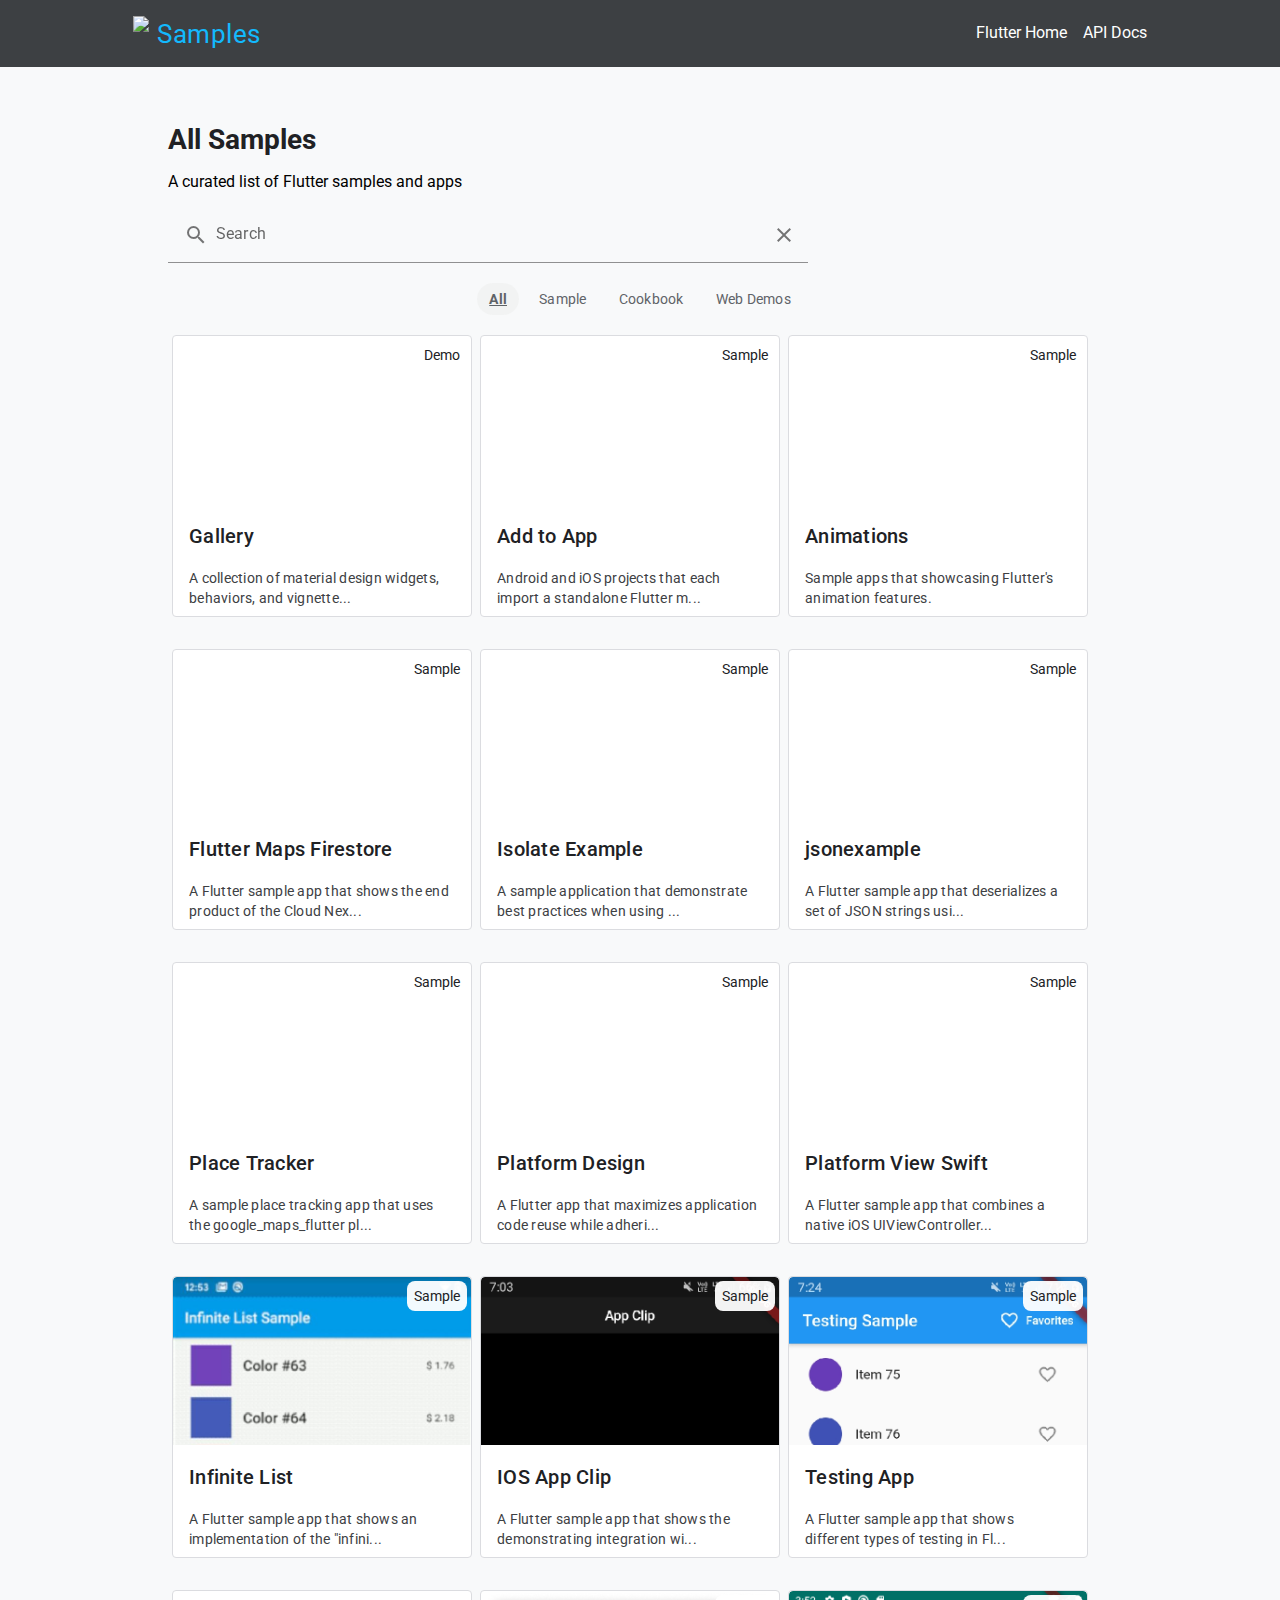
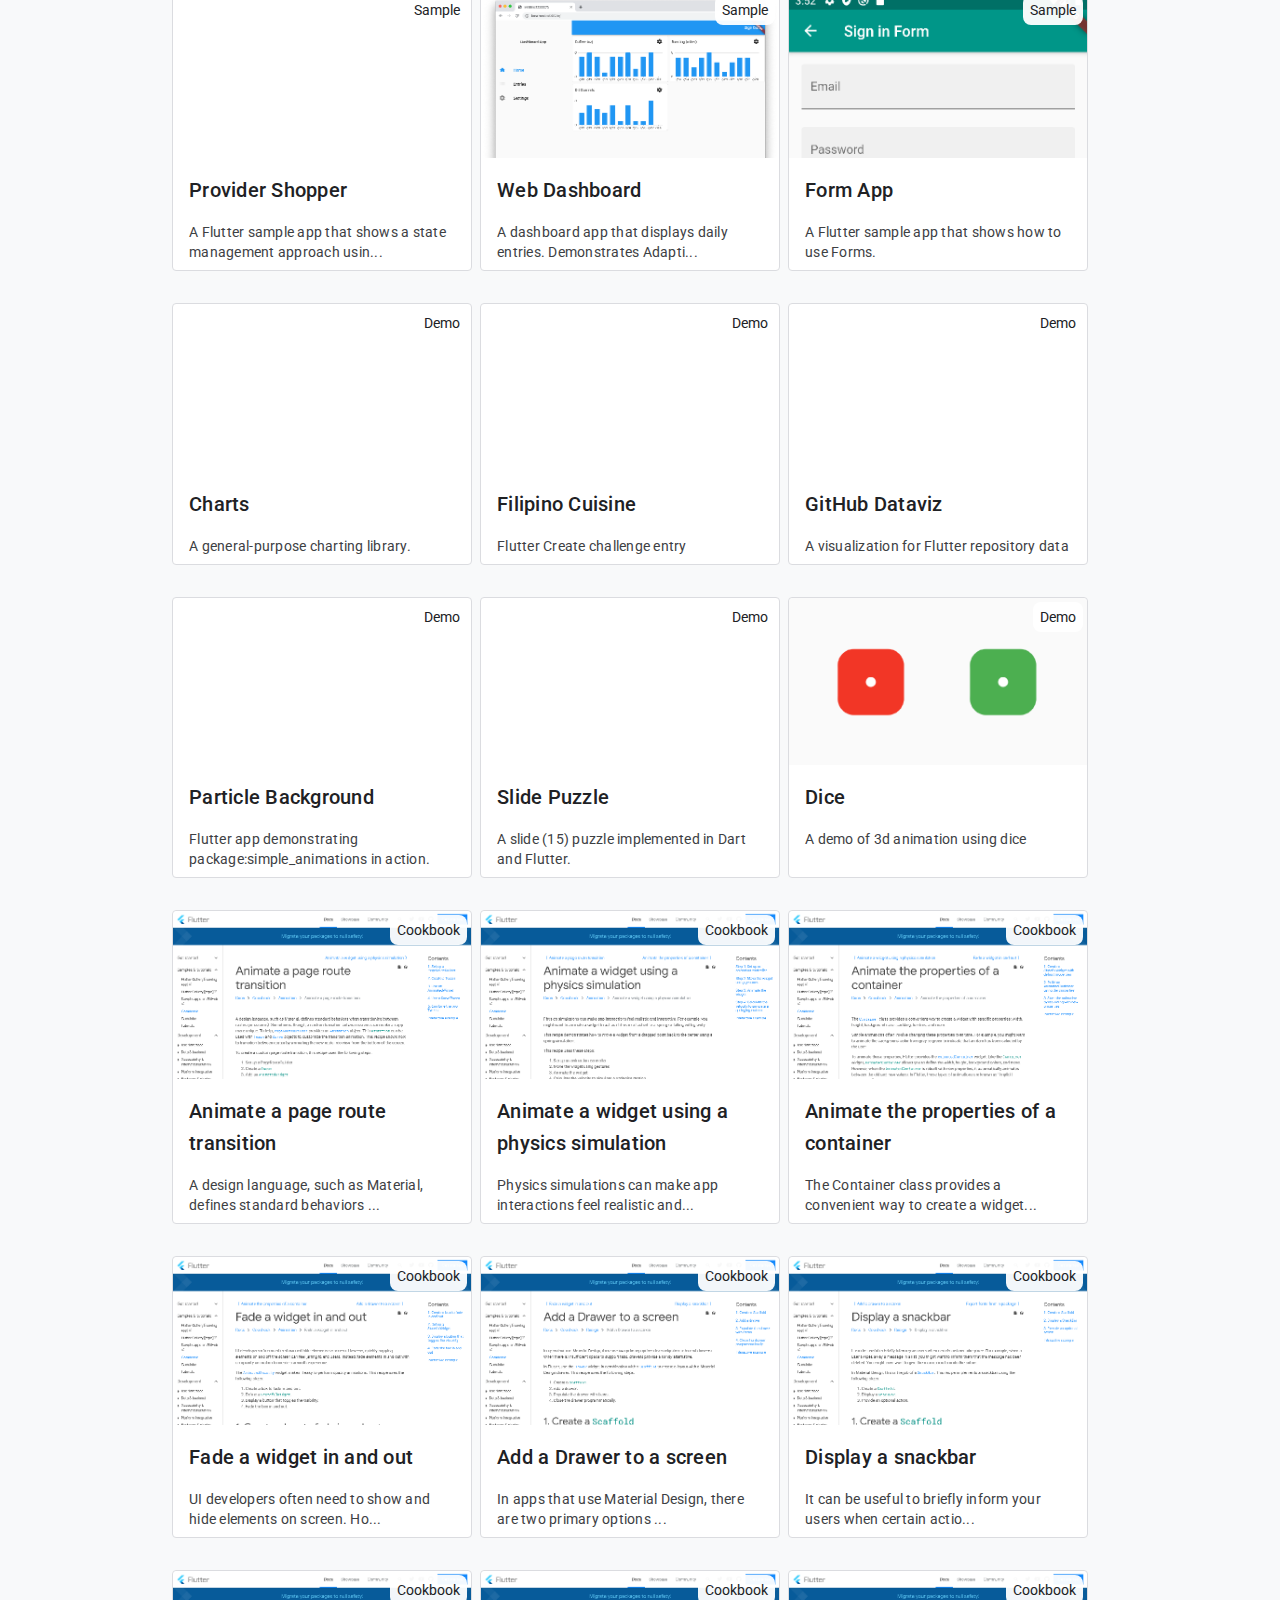
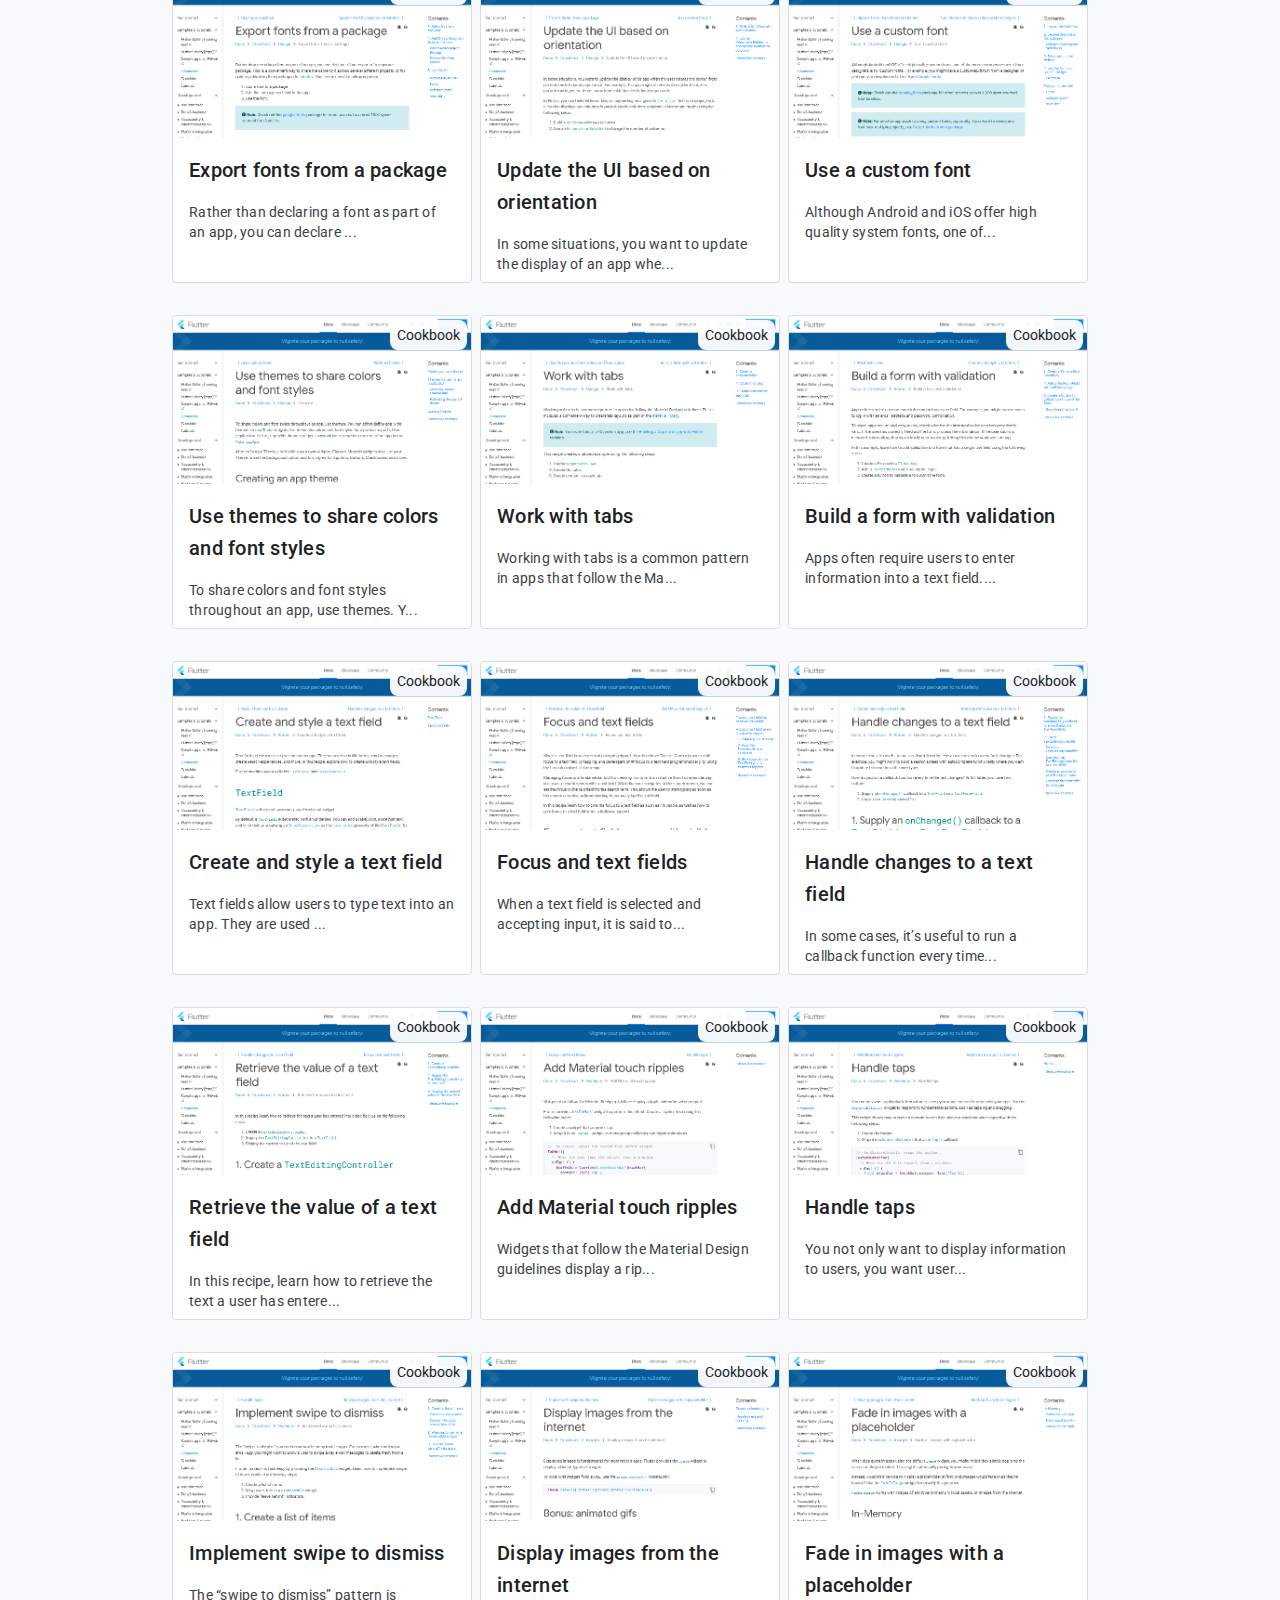
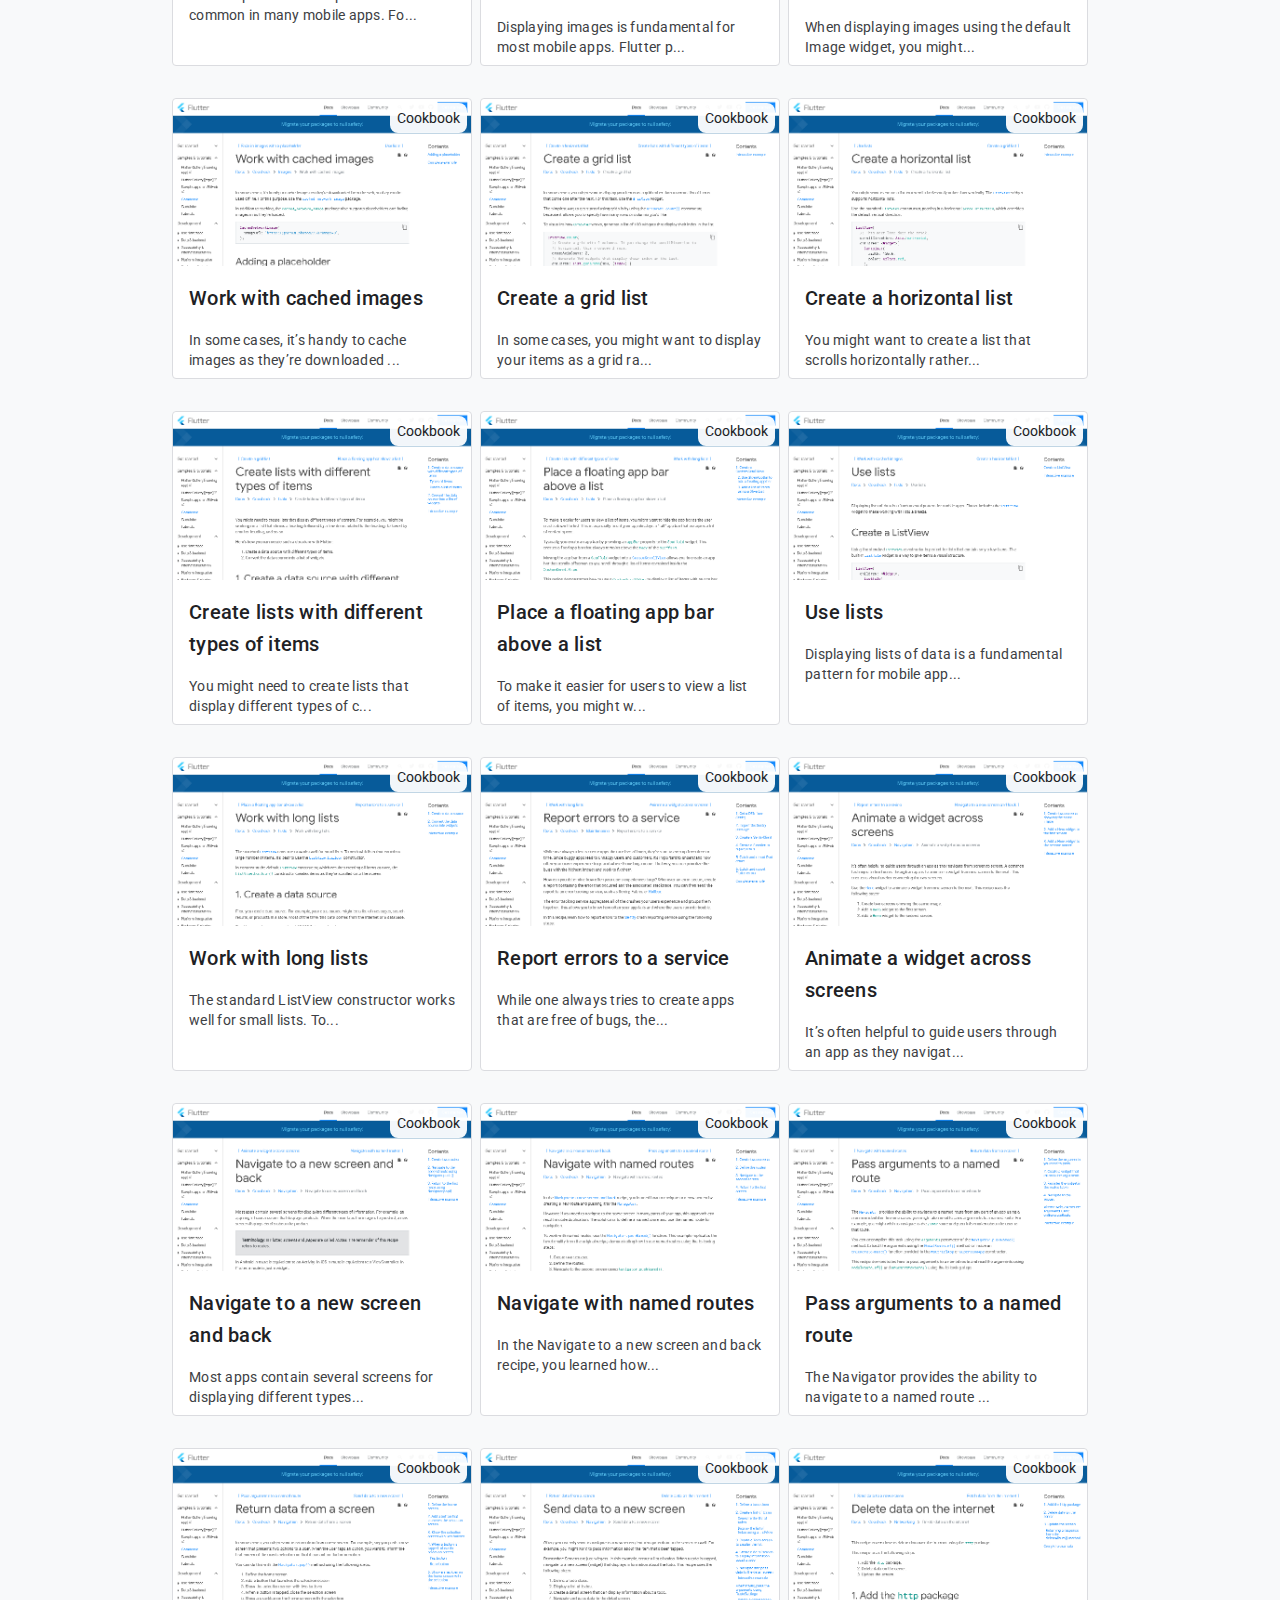
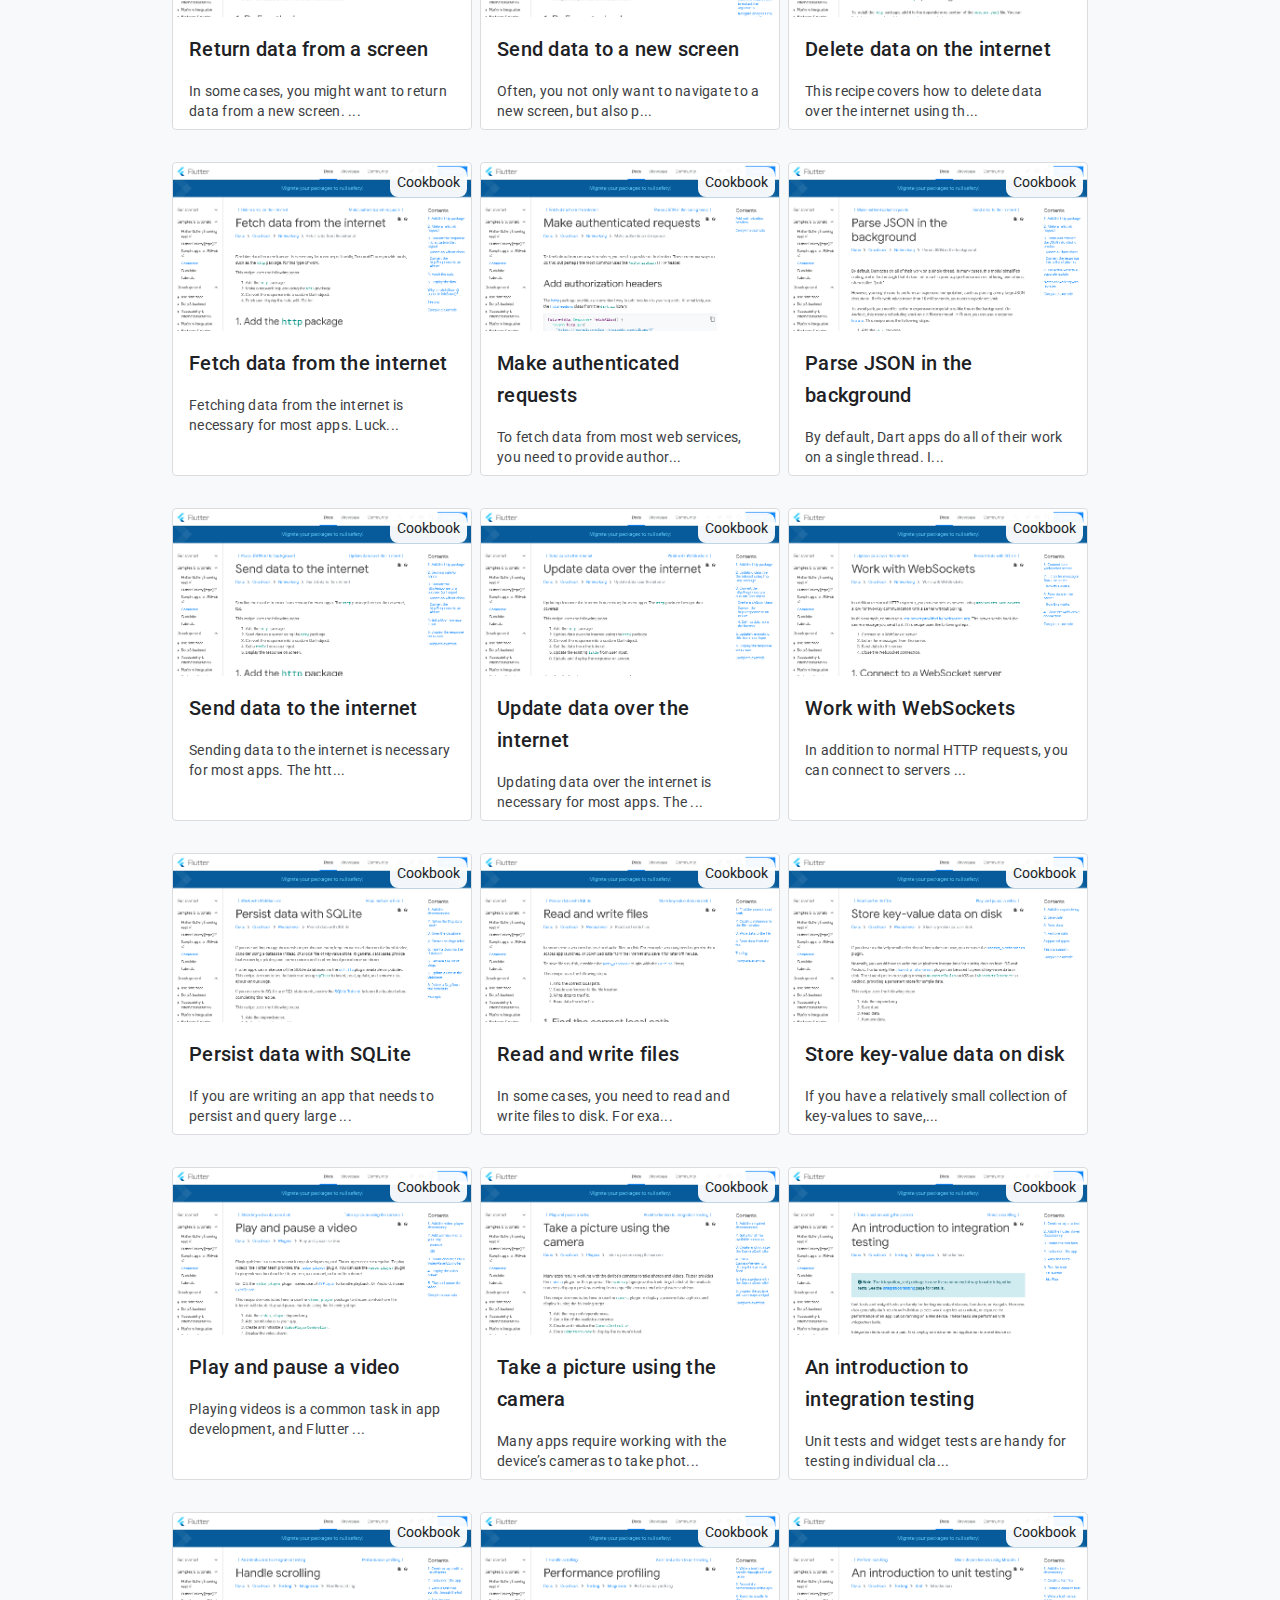
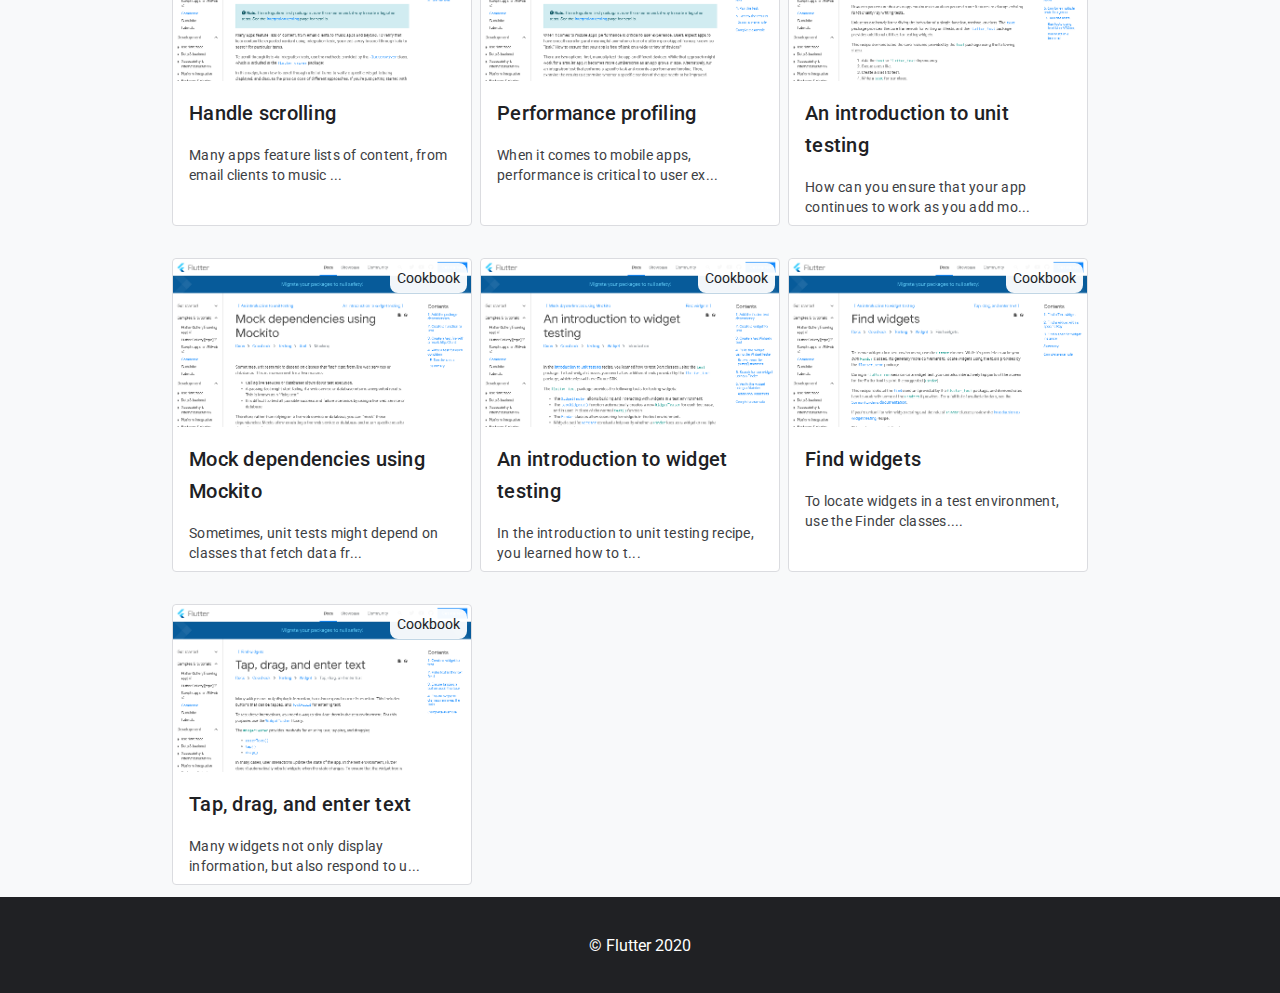
==== index.html @ 3754bfbc "deploy: 252c6fcb57309490d302d8c65e04b115a6e54351" ====
<!DOCTYPE html>
<html lang="en">
<head>
  <meta charset="utf-8">
  <title>Flutter samples</title>
  <link href="styles.css" rel="stylesheet" media="screen">
  <link href="https://fonts.googleapis.com/css?family=Google+Sans|Google+Sans+Display|Roboto:300,400,500&display=swap" rel="stylesheet">
  <link href="https://fonts.googleapis.com/icon?family=Material+Icons" rel="stylesheet">
  <meta name="viewport" content="width=device-width, initial-scale=1">
  <script src="packages/mdc_web/material-components-web.min.js"></script>
  <script defer src="main.dart.js"></script>
</head>

<body>
  <div class="content">
    <div class="navbar">
      <a class="leading" href="./">
        <img src="images/logos/logo_lockup_flutter_horizontal_wht_96.png" />
        <span class="title">Samples</span> 
      </a>
      <div class="nav-items">
        <a href="https://flutter.dev/">Flutter Home</a>
        <a href="https://api.flutter.dev/">API Docs</a>
      </div>
    </div>
    <div class="container">
      <div class="index-header">
        <h1>All Samples</h1>
        <p>A curated list of Flutter samples and apps</p>
      </div>
      <div class="search-container">
        <div id="search-bar" class="mdc-text-field mdc-text-field--with-leading-icon mdc-text-field--with-trailing-icon">
          <i class="material-icons mdc-text-field__icon">search</i>
          <i id="clear-button" class="material-icons mdc-text-field__icon" role="button" tabindex="0">clear</i>
          <input class="mdc-text-field__input" id="text-field-hero-input">
          <div class="mdc-line-ripple"></div>
          <label for="text-field-hero-input" class="mdc-floating-label">Search</label>
        </div>
      </div>
      <div class="filter-menu">
        <div class="filter-buttons">
          <div class="mdc-chip-set mdc-chip-set--choice" role="grid">
            <div class="mdc-chip mdc-chip--selected" role="row">
              <div class="mdc-chip__ripple"></div>
              <span role="gridcell">
                <span role="button" tabindex="0" class="mdc-chip__text">All</span>
              </span>
            </div>
            <div class="mdc-chip" role="row">
              <div class="mdc-chip__ripple"></div>
              <span role="gridcell">
                <span role="button" tabindex="-1" class="mdc-chip__text">Sample</span>
              </span>
            </div>
            <div class="mdc-chip" role="row">
              <div class="mdc-chip__ripple"></div>
              <span role="gridcell">
                <span role="button" tabindex="-1" class="mdc-chip__text">Cookbook</span>
              </span>
            </div>
            <div class="mdc-chip" role="row">
              <div class="mdc-chip__ripple"></div>
              <span role="gridcell">
                <span role="button" tabindex="-1" class="mdc-chip__text">Web Demos</span>
              </span>
            </div>
          </div>
        </div>
        <div class="filter-end"></div>
      </div>
      <div class="grid">
        <div class="mdc-card demo-card mdc-elevation--z0" search-attrs="gallery tag:intermediate intermediate tag:sample sample tag:gallery gallery tag:material material tag:design design tag:vignettes vignettes platform:web web platform:ios ios platform:android android widget:AlertDialog widget:AppBar widget:BottomAppBar widget:BottomNavigationBar widget:BottomSheet widget:Card widget:Checkbox widget:ChoiceChip widget:CircularProgressIndicator widget:Container widget:CupertinoActivityIndicator widget:CupertinoAlertDialog widget:CupertinoButton widget:CupertinoButton widget:CupertinoDatePicker widget:CupertinoDialogAction widget:CupertinoNavigationBar widget:CupertinoPageScaffold widget:CupertinoSegmentedControl widget:CupertinoSlider widget:CupertinoSlidingSegmentedControl widget:CupertinoSliverRefreshControl widget:CupertinoSwitch widget:CupertinoTabView widget:CupertinoTextField widget:CupertinoTheme widget:DayPicker widget:FilterChip widget:FlatButton widget:FloatingActionButton widget:GridTile widget:GridView widget:Icon widget:InputChip widget:LayoutBuilder widget:LinearProgressIndicator widget:ListTile widget:ListView widget:MaterialBanner widget:MonthPicker widget:PaginatedDataTable widget:PopupMenuButton widget:PopupMenuItem widget:Radio widget:RaisedButton widget:RangeSlider widget:Scaffold widget:SimpleDialog widget:Slider widget:SnackBar widget:Switch widget:TabBar widget:TabBarView widget:TextField widget:TextFormField widget:Tooltip widget:YearPicker package:flutter/material package:flutter/cupertino package:google_fonts package:scoped_model type:demo">
        <div class="mdc-card__primary-action demo-card__primary-action" tabindex="0" href="gallery.html">
          <div class="mdc-card__media mdc-card__media--16-9 demo-card__media" style="background-image: url('images/gallery1_thumb.png');"></div>
          <div class="demo-card__label type-label">demo</div>
          <div class="demo-card__primary">
            <h2 class="demo-card__title mdc-typography mdc-typography--headline6">Gallery</h2>
          </div>
          <div class="demo-card__secondary mdc-typography mdc-typography--body2">A collection of material design widgets, behaviors, and vignette...</div>
        </div>
      </div>
      <div class="mdc-card demo-card mdc-elevation--z0" search-attrs="add to app tag:advanced advanced tag:sample sample tag:add-to-app add-to-app tag:android android tag:ios ios tag:native native tag:embedding embedding platform:ios ios platform:android android widget:WidgetsFlutterBinding widget:MethodChannel package:flutter/material package:flutter/services package:provider type:sample">
        <div class="mdc-card__primary-action demo-card__primary-action" tabindex="0" href="add_to_app.html">
          <div class="mdc-card__media mdc-card__media--16-9 demo-card__media" style="background-image: url('images/add_to_app1_thumb.png');"></div>
          <div class="demo-card__label type-label">sample</div>
          <div class="demo-card__primary">
            <h2 class="demo-card__title mdc-typography mdc-typography--headline6">Add to App</h2>
          </div>
          <div class="demo-card__secondary mdc-typography mdc-typography--body2">Android and iOS projects that each import a standalone Flutter m...</div>
        </div>
      </div>
      <div class="mdc-card demo-card mdc-elevation--z0" search-attrs="animations tag:intermediate intermediate tag:sample sample tag:animation animation platform:ios ios platform:android android platform:web web widget:AnimatedContainer widget:PageRouteBuilder widget:AnimationController widget:SingleTickerProviderStateMixin widget:Tween widget:AnimatedBuilder widget:TweenSequence widget:TweenSequenceItem package:flutter/material type:sample">
        <div class="mdc-card__primary-action demo-card__primary-action" tabindex="0" href="animations.html">
          <div class="mdc-card__media mdc-card__media--16-9 demo-card__media" style="background-image: url('images/animations1_thumb.png');"></div>
          <div class="demo-card__label type-label">sample</div>
          <div class="demo-card__primary">
            <h2 class="demo-card__title mdc-typography mdc-typography--headline6">Animations</h2>
          </div>
          <div class="demo-card__secondary mdc-typography mdc-typography--body2">Sample apps that showcasing Flutter's animation features.
      </div>
        </div>
      </div>
      <div class="mdc-card demo-card mdc-elevation--z0" search-attrs="flutter maps firestore tag:intermediate intermediate tag:sample sample tag:firebase firebase tag:maps maps platform:ios ios platform:android android widget:GoogleMap package:flutter/material package:cloud_firestore package:google_maps_flutter package:google_maps_webservice type:sample">
        <div class="mdc-card__primary-action demo-card__primary-action" tabindex="0" href="flutter_maps_firestore.html">
          <div class="mdc-card__media mdc-card__media--16-9 demo-card__media" style="background-image: url('images/flutter_maps_firestore1_thumb.png');"></div>
          <div class="demo-card__label type-label">sample</div>
          <div class="demo-card__primary">
            <h2 class="demo-card__title mdc-typography mdc-typography--headline6">Flutter Maps Firestore</h2>
          </div>
          <div class="demo-card__secondary mdc-typography mdc-typography--body2">A Flutter sample app that shows the end product of the Cloud Nex...</div>
        </div>
      </div>
      <div class="mdc-card demo-card mdc-elevation--z0" search-attrs="isolate example tag:intermediate intermediate tag:sample sample tag:isolates isolates tag:concurrency concurrency platform:ios ios platform:android android widget:FutureBuilder widget:AnimationController package:dart:isolate package:dart:math type:sample">
        <div class="mdc-card__primary-action demo-card__primary-action" tabindex="0" href="isolate_example.html">
          <div class="mdc-card__media mdc-card__media--16-9 demo-card__media" style="background-image: url('images/isolate1_thumb.png');"></div>
          <div class="demo-card__label type-label">sample</div>
          <div class="demo-card__primary">
            <h2 class="demo-card__title mdc-typography mdc-typography--headline6">Isolate Example</h2>
          </div>
          <div class="demo-card__secondary mdc-typography mdc-typography--body2">A sample application that demonstrate best practices when using ...</div>
        </div>
      </div>
      <div class="mdc-card demo-card mdc-elevation--z0" search-attrs="jsonexample tag:beginner beginner tag:sample sample platform:ios ios platform:android android widget:Table widget:TableRow package:json_serializable package:built_value package:built_collection package:json_annotation package:build_runner package:built_value_generator type:sample">
        <div class="mdc-card__primary-action demo-card__primary-action" tabindex="0" href="jsonexample.html">
          <div class="mdc-card__media mdc-card__media--16-9 demo-card__media" style="background-image: url('images/jsonexample1_thumb.png');"></div>
          <div class="demo-card__label type-label">sample</div>
          <div class="demo-card__primary">
            <h2 class="demo-card__title mdc-typography mdc-typography--headline6">jsonexample</h2>
          </div>
          <div class="demo-card__secondary mdc-typography mdc-typography--body2">A Flutter sample app that deserializes a set of JSON strings usi...</div>
        </div>
      </div>
      <div class="mdc-card demo-card mdc-elevation--z0" search-attrs="place tracker tag:intermediate intermediate tag:sample sample tag:json json tag:serialization serialization platform:android android widget:GoogleMap package:google_maps_flutter type:sample">
        <div class="mdc-card__primary-action demo-card__primary-action" tabindex="0" href="place_tracker.html">
          <div class="mdc-card__media mdc-card__media--16-9 demo-card__media" style="background-image: url('images/place_tracker1_thumb.png');"></div>
          <div class="demo-card__label type-label">sample</div>
          <div class="demo-card__primary">
            <h2 class="demo-card__title mdc-typography mdc-typography--headline6">Place Tracker</h2>
          </div>
          <div class="demo-card__secondary mdc-typography mdc-typography--body2">A sample place tracking app that uses the google_maps_flutter pl...</div>
        </div>
      </div>
      <div class="mdc-card demo-card mdc-elevation--z0" search-attrs="platform design tag:advanced advanced tag:sample sample tag:ios ios platform:ios ios platform:android android widget:TargetPlatform package:flutter/material package:flutter/cupertino type:sample">
        <div class="mdc-card__primary-action demo-card__primary-action" tabindex="0" href="platform_design.html">
          <div class="mdc-card__media mdc-card__media--16-9 demo-card__media" style="background-image: url('images/platform_design1_thumb.png');"></div>
          <div class="demo-card__label type-label">sample</div>
          <div class="demo-card__primary">
            <h2 class="demo-card__title mdc-typography mdc-typography--headline6">Platform Design</h2>
          </div>
          <div class="demo-card__secondary mdc-typography mdc-typography--body2">A Flutter app that maximizes application code reuse while adheri...</div>
        </div>
      </div>
      <div class="mdc-card demo-card mdc-elevation--z0" search-attrs="platform view swift tag:advanced advanced tag:sample sample tag:ios ios platform:ios ios widget:MethodChannel package:flutter/material package:flutter/services type:sample">
        <div class="mdc-card__primary-action demo-card__primary-action" tabindex="0" href="platform_view_swift.html">
          <div class="mdc-card__media mdc-card__media--16-9 demo-card__media" style="background-image: url('images/platform_view_swift1_thumb.png');"></div>
          <div class="demo-card__label type-label">sample</div>
          <div class="demo-card__primary">
            <h2 class="demo-card__title mdc-typography mdc-typography--headline6">Platform View Swift</h2>
          </div>
          <div class="demo-card__secondary mdc-typography mdc-typography--body2">A Flutter sample app that combines a native iOS UIViewController...</div>
        </div>
      </div>
      <div class="mdc-card demo-card mdc-elevation--z0" search-attrs="infinite list tag:sample sample tag:material material tag:design design tag:android android tag:ios ios platform:ios ios platform:android android widget:Selector widget:AppBar widget:ListTile widget:ListView package:provider package:meta type:sample">
        <div class="mdc-card__primary-action demo-card__primary-action" tabindex="0" href="infinite_list.html">
          <div class="mdc-card__media mdc-card__media--16-9 demo-card__media" style="background-image: url('images/infinite_list_thumb.png');"></div>
          <div class="demo-card__label type-label">sample</div>
          <div class="demo-card__primary">
            <h2 class="demo-card__title mdc-typography mdc-typography--headline6">Infinite List</h2>
          </div>
          <div class="demo-card__secondary mdc-typography mdc-typography--body2">A Flutter sample app that shows an implementation of the "infini...</div>
        </div>
      </div>
      <div class="mdc-card demo-card mdc-elevation--z0" search-attrs="ios app clip tag:sample sample tag:device info device info tag:ios ios platform:ios ios widget:CupertinoApp widget:AppBar widget:FlutterLogo package:device_info type:sample">
        <div class="mdc-card__primary-action demo-card__primary-action" tabindex="0" href="i_o_s_app_clip.html">
          <div class="mdc-card__media mdc-card__media--16-9 demo-card__media" style="background-image: url('images/ios_app_clip_thumb.png');"></div>
          <div class="demo-card__label type-label">sample</div>
          <div class="demo-card__primary">
            <h2 class="demo-card__title mdc-typography mdc-typography--headline6">IOS App Clip</h2>
          </div>
          <div class="demo-card__secondary mdc-typography mdc-typography--body2">A Flutter sample app that shows the demonstrating integration wi...</div>
        </div>
      </div>
      <div class="mdc-card demo-card mdc-elevation--z0" search-attrs="testing app tag:sample sample tag:material material tag:android android tag:ios ios platform:ios ios platform:android android widget:AppBar widget:ListTile widget:ListView widget:Snackbar package:provider type:sample">
        <div class="mdc-card__primary-action demo-card__primary-action" tabindex="0" href="testing_app.html">
          <div class="mdc-card__media mdc-card__media--16-9 demo-card__media" style="background-image: url('images/testing_app1_thumb.png');"></div>
          <div class="demo-card__label type-label">sample</div>
          <div class="demo-card__primary">
            <h2 class="demo-card__title mdc-typography mdc-typography--headline6">Testing App</h2>
          </div>
          <div class="demo-card__secondary mdc-typography mdc-typography--body2">A Flutter sample app that shows different types of testing in Fl...</div>
        </div>
      </div>
      <div class="mdc-card demo-card mdc-elevation--z0" search-attrs="provider shopper tag:intermediate intermediate tag:sample sample tag:provider provider platform:ios ios platform:android android platform:web web widget:Provider widget:MultiProvider widget:ChangeNotifier package:provider type:sample">
        <div class="mdc-card__primary-action demo-card__primary-action" tabindex="0" href="provider_shopper.html">
          <div class="mdc-card__media mdc-card__media--16-9 demo-card__media" style="background-image: url('images/provider_shopper1_thumb.png');"></div>
          <div class="demo-card__label type-label">sample</div>
          <div class="demo-card__primary">
            <h2 class="demo-card__title mdc-typography mdc-typography--headline6">Provider Shopper</h2>
          </div>
          <div class="demo-card__secondary mdc-typography mdc-typography--body2">A Flutter sample app that shows a state management approach usin...</div>
        </div>
      </div>
      <div class="mdc-card demo-card mdc-elevation--z0" search-attrs="web dashboard tag:intermediate intermediate tag:sample sample tag:firebase firebase platform:ios ios platform:android android platform:web web widget:AdaptiveScaffold widget:NavigationRail widget:FutureBuilder widget:StreamBuilder package:firebase type:sample">
        <div class="mdc-card__primary-action demo-card__primary-action" tabindex="0" href="web_dashboard.html">
          <div class="mdc-card__media mdc-card__media--16-9 demo-card__media" style="background-image: url('images/web_dashboard1_thumb.png');"></div>
          <div class="demo-card__label type-label">sample</div>
          <div class="demo-card__primary">
            <h2 class="demo-card__title mdc-typography mdc-typography--headline6">Web Dashboard</h2>
          </div>
          <div class="demo-card__secondary mdc-typography mdc-typography--body2">A dashboard app that displays daily entries. Demonstrates Adapti...</div>
        </div>
      </div>
      <div class="mdc-card demo-card mdc-elevation--z0" search-attrs="form app tag:intermediate intermediate tag:sample sample tag:forms forms platform:ios ios platform:android android platform:web web widget:Form type:sample">
        <div class="mdc-card__primary-action demo-card__primary-action" tabindex="0" href="form_app.html">
          <div class="mdc-card__media mdc-card__media--16-9 demo-card__media" style="background-image: url('images/form_app1_thumb.png');"></div>
          <div class="demo-card__label type-label">sample</div>
          <div class="demo-card__primary">
            <h2 class="demo-card__title mdc-typography mdc-typography--headline6">Form App</h2>
          </div>
          <div class="demo-card__secondary mdc-typography mdc-typography--body2">A Flutter sample app that shows how to use Forms.
      </div>
        </div>
      </div>
      <div class="mdc-card demo-card mdc-elevation--z0" search-attrs="charts tag:demo demo tag:charts charts platform:ios ios platform:android android platform:web web type:demo">
        <div class="mdc-card__primary-action demo-card__primary-action" tabindex="0" href="charts.html">
          <div class="mdc-card__media mdc-card__media--16-9 demo-card__media" style="background-image: url('images/charts1_thumb.png');"></div>
          <div class="demo-card__label type-label">demo</div>
          <div class="demo-card__primary">
            <h2 class="demo-card__title mdc-typography mdc-typography--headline6">Charts</h2>
          </div>
          <div class="demo-card__secondary mdc-typography mdc-typography--body2">A general-purpose charting library.
      </div>
        </div>
      </div>
      <div class="mdc-card demo-card mdc-elevation--z0" search-attrs="filipino cuisine tag:demo demo tag:flutter create flutter create platform:web web type:demo">
        <div class="mdc-card__primary-action demo-card__primary-action" tabindex="0" href="filipino_cuisine.html">
          <div class="mdc-card__media mdc-card__media--16-9 demo-card__media" style="background-image: url('images/filipino_cuisine1_thumb.png');"></div>
          <div class="demo-card__label type-label">demo</div>
          <div class="demo-card__primary">
            <h2 class="demo-card__title mdc-typography mdc-typography--headline6">Filipino Cuisine</h2>
          </div>
          <div class="demo-card__secondary mdc-typography mdc-typography--body2">Flutter Create challenge entry
      </div>
        </div>
      </div>
      <div class="mdc-card demo-card mdc-elevation--z0" search-attrs="github dataviz tag:demo demo tag:data data tag:visualization visualization platform:web web type:demo">
        <div class="mdc-card__primary-action demo-card__primary-action" tabindex="0" href="git_hub_dataviz.html">
          <div class="mdc-card__media mdc-card__media--16-9 demo-card__media" style="background-image: url('images/github_dataviz1_thumb.png');"></div>
          <div class="demo-card__label type-label">demo</div>
          <div class="demo-card__primary">
            <h2 class="demo-card__title mdc-typography mdc-typography--headline6">GitHub Dataviz</h2>
          </div>
          <div class="demo-card__secondary mdc-typography mdc-typography--body2">A visualization for Flutter repository data
      </div>
        </div>
      </div>
      <div class="mdc-card demo-card mdc-elevation--z0" search-attrs="particle background tag:demo demo tag:animation animation platform:web web type:demo">
        <div class="mdc-card__primary-action demo-card__primary-action" tabindex="0" href="particle_background.html">
          <div class="mdc-card__media mdc-card__media--16-9 demo-card__media" style="background-image: url('images/particle_background1_thumb.png');"></div>
          <div class="demo-card__label type-label">demo</div>
          <div class="demo-card__primary">
            <h2 class="demo-card__title mdc-typography mdc-typography--headline6">Particle Background</h2>
          </div>
          <div class="demo-card__secondary mdc-typography mdc-typography--body2">Flutter app demonstrating package:simple_animations in action.
      </div>
        </div>
      </div>
      <div class="mdc-card demo-card mdc-elevation--z0" search-attrs="slide puzzle tag:demo demo tag:game game platform:web web type:demo">
        <div class="mdc-card__primary-action demo-card__primary-action" tabindex="0" href="slide_puzzle.html">
          <div class="mdc-card__media mdc-card__media--16-9 demo-card__media" style="background-image: url('images/slide_puzzle1_thumb.png');"></div>
          <div class="demo-card__label type-label">demo</div>
          <div class="demo-card__primary">
            <h2 class="demo-card__title mdc-typography mdc-typography--headline6">Slide Puzzle</h2>
          </div>
          <div class="demo-card__secondary mdc-typography mdc-typography--body2">A slide (15) puzzle implemented in Dart and Flutter.
      </div>
        </div>
      </div>
      <div class="mdc-card demo-card mdc-elevation--z0" search-attrs="dice tag:demo demo tag:animation animation platform:web web type:demo">
        <div class="mdc-card__primary-action demo-card__primary-action" tabindex="0" href="dice.html">
          <div class="mdc-card__media mdc-card__media--16-9 demo-card__media" style="background-image: url('images/dice_thumb.png');"></div>
          <div class="demo-card__label type-label">demo</div>
          <div class="demo-card__primary">
            <h2 class="demo-card__title mdc-typography mdc-typography--headline6">Dice</h2>
          </div>
          <div class="demo-card__secondary mdc-typography mdc-typography--body2">A demo of 3d animation using dice
      </div>
        </div>
      </div>
      <div class="mdc-card demo-card mdc-elevation--z0" search-attrs="animate a page route transition tag:cookbook cookbook tag:animation animation type:cookbook">
        <div class="mdc-card__primary-action demo-card__primary-action" tabindex="0" href="animate_a_page_route_transition.html">
          <div class="mdc-card__media mdc-card__media--16-9 demo-card__media" style="background-image: url('images/cookbook/animation-page-route-animation_thumb.png');"></div>
          <div class="demo-card__label type-label">cookbook</div>
          <div class="demo-card__primary">
            <h2 class="demo-card__title mdc-typography mdc-typography--headline6">Animate a page route transition</h2>
          </div>
          <div class="demo-card__secondary mdc-typography mdc-typography--body2">A design language, such as Material, defines standard behaviors ...</div>
        </div>
      </div>
      <div class="mdc-card demo-card mdc-elevation--z0" search-attrs="animate a widget using a physics simulation tag:cookbook cookbook tag:animation animation type:cookbook">
        <div class="mdc-card__primary-action demo-card__primary-action" tabindex="0" href="animate_a_widget_using_a_physics_simulation.html">
          <div class="mdc-card__media mdc-card__media--16-9 demo-card__media" style="background-image: url('images/cookbook/animation-physics-simulation_thumb.png');"></div>
          <div class="demo-card__label type-label">cookbook</div>
          <div class="demo-card__primary">
            <h2 class="demo-card__title mdc-typography mdc-typography--headline6">Animate a widget using a physics simulation</h2>
          </div>
          <div class="demo-card__secondary mdc-typography mdc-typography--body2">Physics simulations can make app interactions feel realistic and...</div>
        </div>
      </div>
      <div class="mdc-card demo-card mdc-elevation--z0" search-attrs="animate the properties of a container tag:cookbook cookbook tag:animation animation type:cookbook">
        <div class="mdc-card__primary-action demo-card__primary-action" tabindex="0" href="animate_the_properties_of_a_container.html">
          <div class="mdc-card__media mdc-card__media--16-9 demo-card__media" style="background-image: url('images/cookbook/animation-animated-container_thumb.png');"></div>
          <div class="demo-card__label type-label">cookbook</div>
          <div class="demo-card__primary">
            <h2 class="demo-card__title mdc-typography mdc-typography--headline6">Animate the properties of a container</h2>
          </div>
          <div class="demo-card__secondary mdc-typography mdc-typography--body2">The Container class provides a convenient way
      to create a widget...</div>
        </div>
      </div>
      <div class="mdc-card demo-card mdc-elevation--z0" search-attrs="fade a widget in and out tag:cookbook cookbook tag:animation animation type:cookbook">
        <div class="mdc-card__primary-action demo-card__primary-action" tabindex="0" href="fade_a_widget_in_and_out.html">
          <div class="mdc-card__media mdc-card__media--16-9 demo-card__media" style="background-image: url('images/cookbook/animation-opacity-animation_thumb.png');"></div>
          <div class="demo-card__label type-label">cookbook</div>
          <div class="demo-card__primary">
            <h2 class="demo-card__title mdc-typography mdc-typography--headline6">Fade a widget in and out</h2>
          </div>
          <div class="demo-card__secondary mdc-typography mdc-typography--body2">UI developers often need to show and hide elements on screen.
      Ho...</div>
        </div>
      </div>
      <div class="mdc-card demo-card mdc-elevation--z0" search-attrs="add a drawer to a screen tag:cookbook cookbook tag:design design type:cookbook">
        <div class="mdc-card__primary-action demo-card__primary-action" tabindex="0" href="add_a_drawer_to_a_screen.html">
          <div class="mdc-card__media mdc-card__media--16-9 demo-card__media" style="background-image: url('images/cookbook/design-drawer_thumb.png');"></div>
          <div class="demo-card__label type-label">cookbook</div>
          <div class="demo-card__primary">
            <h2 class="demo-card__title mdc-typography mdc-typography--headline6">Add a Drawer to a screen</h2>
          </div>
          <div class="demo-card__secondary mdc-typography mdc-typography--body2">In apps that use Material Design,
      there are two primary options ...</div>
        </div>
      </div>
      <div class="mdc-card demo-card mdc-elevation--z0" search-attrs="display a snackbar tag:cookbook cookbook tag:design design type:cookbook">
        <div class="mdc-card__primary-action demo-card__primary-action" tabindex="0" href="display_a_snackbar.html">
          <div class="mdc-card__media mdc-card__media--16-9 demo-card__media" style="background-image: url('images/cookbook/design-snackbars_thumb.png');"></div>
          <div class="demo-card__label type-label">cookbook</div>
          <div class="demo-card__primary">
            <h2 class="demo-card__title mdc-typography mdc-typography--headline6">Display a snackbar</h2>
          </div>
          <div class="demo-card__secondary mdc-typography mdc-typography--body2">It can be useful to briefly inform your users when certain actio...</div>
        </div>
      </div>
      <div class="mdc-card demo-card mdc-elevation--z0" search-attrs="export fonts from a package tag:cookbook cookbook tag:design design type:cookbook">
        <div class="mdc-card__primary-action demo-card__primary-action" tabindex="0" href="export_fonts_from_a_package.html">
          <div class="mdc-card__media mdc-card__media--16-9 demo-card__media" style="background-image: url('images/cookbook/design-package-fonts_thumb.png');"></div>
          <div class="demo-card__label type-label">cookbook</div>
          <div class="demo-card__primary">
            <h2 class="demo-card__title mdc-typography mdc-typography--headline6">Export fonts from a package</h2>
          </div>
          <div class="demo-card__secondary mdc-typography mdc-typography--body2">Rather than declaring a font as part of an app,
      you can declare ...</div>
        </div>
      </div>
      <div class="mdc-card demo-card mdc-elevation--z0" search-attrs="update the ui based on orientation tag:cookbook cookbook tag:design design type:cookbook">
        <div class="mdc-card__primary-action demo-card__primary-action" tabindex="0" href="update_the_u_i_based_on_orientation.html">
          <div class="mdc-card__media mdc-card__media--16-9 demo-card__media" style="background-image: url('images/cookbook/design-orientation_thumb.png');"></div>
          <div class="demo-card__label type-label">cookbook</div>
          <div class="demo-card__primary">
            <h2 class="demo-card__title mdc-typography mdc-typography--headline6">Update the UI based on orientation</h2>
          </div>
          <div class="demo-card__secondary mdc-typography mdc-typography--body2">In some situations,
      you want to update the display of an app whe...</div>
        </div>
      </div>
      <div class="mdc-card demo-card mdc-elevation--z0" search-attrs="use a custom font tag:cookbook cookbook tag:design design type:cookbook">
        <div class="mdc-card__primary-action demo-card__primary-action" tabindex="0" href="use_a_custom_font.html">
          <div class="mdc-card__media mdc-card__media--16-9 demo-card__media" style="background-image: url('images/cookbook/design-fonts_thumb.png');"></div>
          <div class="demo-card__label type-label">cookbook</div>
          <div class="demo-card__primary">
            <h2 class="demo-card__title mdc-typography mdc-typography--headline6">Use a custom font</h2>
          </div>
          <div class="demo-card__secondary mdc-typography mdc-typography--body2">Although Android and iOS offer high quality system fonts,
      one of...</div>
        </div>
      </div>
      <div class="mdc-card demo-card mdc-elevation--z0" search-attrs="use themes to share colors and font styles tag:cookbook cookbook tag:design design type:cookbook">
        <div class="mdc-card__primary-action demo-card__primary-action" tabindex="0" href="use_themes_to_share_colors_and_font_styles.html">
          <div class="mdc-card__media mdc-card__media--16-9 demo-card__media" style="background-image: url('images/cookbook/design-themes_thumb.png');"></div>
          <div class="demo-card__label type-label">cookbook</div>
          <div class="demo-card__primary">
            <h2 class="demo-card__title mdc-typography mdc-typography--headline6">Use themes to share colors and font styles</h2>
          </div>
          <div class="demo-card__secondary mdc-typography mdc-typography--body2">To share colors and font styles throughout an app, use themes.
      Y...</div>
        </div>
      </div>
      <div class="mdc-card demo-card mdc-elevation--z0" search-attrs="work with tabs tag:cookbook cookbook tag:design design type:cookbook">
        <div class="mdc-card__primary-action demo-card__primary-action" tabindex="0" href="work_with_tabs.html">
          <div class="mdc-card__media mdc-card__media--16-9 demo-card__media" style="background-image: url('images/cookbook/design-tabs_thumb.png');"></div>
          <div class="demo-card__label type-label">cookbook</div>
          <div class="demo-card__primary">
            <h2 class="demo-card__title mdc-typography mdc-typography--headline6">Work with tabs</h2>
          </div>
          <div class="demo-card__secondary mdc-typography mdc-typography--body2">Working with tabs is a common pattern in apps that follow the
      Ma...</div>
        </div>
      </div>
      <div class="mdc-card demo-card mdc-elevation--z0" search-attrs="build a form with validation tag:cookbook cookbook tag:forms forms type:cookbook">
        <div class="mdc-card__primary-action demo-card__primary-action" tabindex="0" href="build_a_form_with_validation.html">
          <div class="mdc-card__media mdc-card__media--16-9 demo-card__media" style="background-image: url('images/cookbook/forms-validation_thumb.png');"></div>
          <div class="demo-card__label type-label">cookbook</div>
          <div class="demo-card__primary">
            <h2 class="demo-card__title mdc-typography mdc-typography--headline6">Build a form with validation</h2>
          </div>
          <div class="demo-card__secondary mdc-typography mdc-typography--body2">Apps often require users to enter information into a text field....</div>
        </div>
      </div>
      <div class="mdc-card demo-card mdc-elevation--z0" search-attrs="create and style a text field tag:cookbook cookbook tag:forms forms type:cookbook">
        <div class="mdc-card__primary-action demo-card__primary-action" tabindex="0" href="create_and_style_a_text_field.html">
          <div class="mdc-card__media mdc-card__media--16-9 demo-card__media" style="background-image: url('images/cookbook/forms-text-input_thumb.png');"></div>
          <div class="demo-card__label type-label">cookbook</div>
          <div class="demo-card__primary">
            <h2 class="demo-card__title mdc-typography mdc-typography--headline6">Create and style a text field</h2>
          </div>
          <div class="demo-card__secondary mdc-typography mdc-typography--body2">Text fields allow users to type text into an app.
      They are used ...</div>
        </div>
      </div>
      <div class="mdc-card demo-card mdc-elevation--z0" search-attrs="focus and text fields tag:cookbook cookbook tag:forms forms type:cookbook">
        <div class="mdc-card__primary-action demo-card__primary-action" tabindex="0" href="focus_and_text_fields.html">
          <div class="mdc-card__media mdc-card__media--16-9 demo-card__media" style="background-image: url('images/cookbook/forms-focus_thumb.png');"></div>
          <div class="demo-card__label type-label">cookbook</div>
          <div class="demo-card__primary">
            <h2 class="demo-card__title mdc-typography mdc-typography--headline6">Focus and text fields</h2>
          </div>
          <div class="demo-card__secondary mdc-typography mdc-typography--body2">When a text field is selected and accepting input,
      it is said to...</div>
        </div>
      </div>
      <div class="mdc-card demo-card mdc-elevation--z0" search-attrs="handle changes to a text field tag:cookbook cookbook tag:forms forms type:cookbook">
        <div class="mdc-card__primary-action demo-card__primary-action" tabindex="0" href="handle_changes_to_a_text_field.html">
          <div class="mdc-card__media mdc-card__media--16-9 demo-card__media" style="background-image: url('images/cookbook/forms-text-field-changes_thumb.png');"></div>
          <div class="demo-card__label type-label">cookbook</div>
          <div class="demo-card__primary">
            <h2 class="demo-card__title mdc-typography mdc-typography--headline6">Handle changes to a text field</h2>
          </div>
          <div class="demo-card__secondary mdc-typography mdc-typography--body2">In some cases, it’s useful to run a callback function every time...</div>
        </div>
      </div>
      <div class="mdc-card demo-card mdc-elevation--z0" search-attrs="retrieve the value of a text field tag:cookbook cookbook tag:forms forms type:cookbook">
        <div class="mdc-card__primary-action demo-card__primary-action" tabindex="0" href="retrieve_the_value_of_a_text_field.html">
          <div class="mdc-card__media mdc-card__media--16-9 demo-card__media" style="background-image: url('images/cookbook/forms-retrieve-input_thumb.png');"></div>
          <div class="demo-card__label type-label">cookbook</div>
          <div class="demo-card__primary">
            <h2 class="demo-card__title mdc-typography mdc-typography--headline6">Retrieve the value of a text field</h2>
          </div>
          <div class="demo-card__secondary mdc-typography mdc-typography--body2">In this recipe,
      learn how to retrieve the text a user has entere...</div>
        </div>
      </div>
      <div class="mdc-card demo-card mdc-elevation--z0" search-attrs="add material touch ripples tag:cookbook cookbook tag:gestures gestures type:cookbook">
        <div class="mdc-card__primary-action demo-card__primary-action" tabindex="0" href="add_material_touch_ripples.html">
          <div class="mdc-card__media mdc-card__media--16-9 demo-card__media" style="background-image: url('images/cookbook/gestures-ripples_thumb.png');"></div>
          <div class="demo-card__label type-label">cookbook</div>
          <div class="demo-card__primary">
            <h2 class="demo-card__title mdc-typography mdc-typography--headline6">Add Material touch ripples</h2>
          </div>
          <div class="demo-card__secondary mdc-typography mdc-typography--body2">Widgets that follow the Material Design guidelines display
      a rip...</div>
        </div>
      </div>
      <div class="mdc-card demo-card mdc-elevation--z0" search-attrs="handle taps tag:cookbook cookbook tag:gestures gestures type:cookbook">
        <div class="mdc-card__primary-action demo-card__primary-action" tabindex="0" href="handle_taps.html">
          <div class="mdc-card__media mdc-card__media--16-9 demo-card__media" style="background-image: url('images/cookbook/gestures-handling-taps_thumb.png');"></div>
          <div class="demo-card__label type-label">cookbook</div>
          <div class="demo-card__primary">
            <h2 class="demo-card__title mdc-typography mdc-typography--headline6">Handle taps</h2>
          </div>
          <div class="demo-card__secondary mdc-typography mdc-typography--body2">You not only want to display information to users,
      you want user...</div>
        </div>
      </div>
      <div class="mdc-card demo-card mdc-elevation--z0" search-attrs="implement swipe to dismiss tag:cookbook cookbook tag:gestures gestures type:cookbook">
        <div class="mdc-card__primary-action demo-card__primary-action" tabindex="0" href="implement_swipe_to_dismiss.html">
          <div class="mdc-card__media mdc-card__media--16-9 demo-card__media" style="background-image: url('images/cookbook/gestures-dismissible_thumb.png');"></div>
          <div class="demo-card__label type-label">cookbook</div>
          <div class="demo-card__primary">
            <h2 class="demo-card__title mdc-typography mdc-typography--headline6">Implement swipe to dismiss</h2>
          </div>
          <div class="demo-card__secondary mdc-typography mdc-typography--body2">The “swipe to dismiss” pattern is common in many mobile apps.
      Fo...</div>
        </div>
      </div>
      <div class="mdc-card demo-card mdc-elevation--z0" search-attrs="display images from the internet tag:cookbook cookbook tag:images images type:cookbook">
        <div class="mdc-card__primary-action demo-card__primary-action" tabindex="0" href="display_images_from_the_internet.html">
          <div class="mdc-card__media mdc-card__media--16-9 demo-card__media" style="background-image: url('images/cookbook/images-network-image_thumb.png');"></div>
          <div class="demo-card__label type-label">cookbook</div>
          <div class="demo-card__primary">
            <h2 class="demo-card__title mdc-typography mdc-typography--headline6">Display images from the internet</h2>
          </div>
          <div class="demo-card__secondary mdc-typography mdc-typography--body2">Displaying images is fundamental for most mobile apps.
      Flutter p...</div>
        </div>
      </div>
      <div class="mdc-card demo-card mdc-elevation--z0" search-attrs="fade in images with a placeholder tag:cookbook cookbook tag:images images type:cookbook">
        <div class="mdc-card__primary-action demo-card__primary-action" tabindex="0" href="fade_in_images_with_a_placeholder.html">
          <div class="mdc-card__media mdc-card__media--16-9 demo-card__media" style="background-image: url('images/cookbook/images-fading-in-images_thumb.png');"></div>
          <div class="demo-card__label type-label">cookbook</div>
          <div class="demo-card__primary">
            <h2 class="demo-card__title mdc-typography mdc-typography--headline6">Fade in images with a placeholder</h2>
          </div>
          <div class="demo-card__secondary mdc-typography mdc-typography--body2">When displaying images using the default Image widget,
      you might...</div>
        </div>
      </div>
      <div class="mdc-card demo-card mdc-elevation--z0" search-attrs="work with cached images tag:cookbook cookbook tag:images images type:cookbook">
        <div class="mdc-card__primary-action demo-card__primary-action" tabindex="0" href="work_with_cached_images.html">
          <div class="mdc-card__media mdc-card__media--16-9 demo-card__media" style="background-image: url('images/cookbook/images-cached-images_thumb.png');"></div>
          <div class="demo-card__label type-label">cookbook</div>
          <div class="demo-card__primary">
            <h2 class="demo-card__title mdc-typography mdc-typography--headline6">Work with cached images</h2>
          </div>
          <div class="demo-card__secondary mdc-typography mdc-typography--body2">In some cases, it’s handy to cache images as they’re downloaded ...</div>
        </div>
      </div>
      <div class="mdc-card demo-card mdc-elevation--z0" search-attrs="create a grid list tag:cookbook cookbook tag:lists lists type:cookbook">
        <div class="mdc-card__primary-action demo-card__primary-action" tabindex="0" href="create_a_grid_list.html">
          <div class="mdc-card__media mdc-card__media--16-9 demo-card__media" style="background-image: url('images/cookbook/lists-grid-lists_thumb.png');"></div>
          <div class="demo-card__label type-label">cookbook</div>
          <div class="demo-card__primary">
            <h2 class="demo-card__title mdc-typography mdc-typography--headline6">Create a grid list</h2>
          </div>
          <div class="demo-card__secondary mdc-typography mdc-typography--body2">In some cases, you might want to display your items as a grid ra...</div>
        </div>
      </div>
      <div class="mdc-card demo-card mdc-elevation--z0" search-attrs="create a horizontal list tag:cookbook cookbook tag:lists lists type:cookbook">
        <div class="mdc-card__primary-action demo-card__primary-action" tabindex="0" href="create_a_horizontal_list.html">
          <div class="mdc-card__media mdc-card__media--16-9 demo-card__media" style="background-image: url('images/cookbook/lists-horizontal-list_thumb.png');"></div>
          <div class="demo-card__label type-label">cookbook</div>
          <div class="demo-card__primary">
            <h2 class="demo-card__title mdc-typography mdc-typography--headline6">Create a horizontal list</h2>
          </div>
          <div class="demo-card__secondary mdc-typography mdc-typography--body2">You might want to create a list that scrolls
      horizontally rather...</div>
        </div>
      </div>
      <div class="mdc-card demo-card mdc-elevation--z0" search-attrs="create lists with different types of items tag:cookbook cookbook tag:lists lists type:cookbook">
        <div class="mdc-card__primary-action demo-card__primary-action" tabindex="0" href="create_lists_with_different_types_of_items.html">
          <div class="mdc-card__media mdc-card__media--16-9 demo-card__media" style="background-image: url('images/cookbook/lists-mixed-list_thumb.png');"></div>
          <div class="demo-card__label type-label">cookbook</div>
          <div class="demo-card__primary">
            <h2 class="demo-card__title mdc-typography mdc-typography--headline6">Create lists with different types of items</h2>
          </div>
          <div class="demo-card__secondary mdc-typography mdc-typography--body2">You might need to create lists that display different types of c...</div>
        </div>
      </div>
      <div class="mdc-card demo-card mdc-elevation--z0" search-attrs="place a floating app bar above a list tag:cookbook cookbook tag:lists lists type:cookbook">
        <div class="mdc-card__primary-action demo-card__primary-action" tabindex="0" href="place_a_floating_app_bar_above_a_list.html">
          <div class="mdc-card__media mdc-card__media--16-9 demo-card__media" style="background-image: url('images/cookbook/lists-floating-app-bar_thumb.png');"></div>
          <div class="demo-card__label type-label">cookbook</div>
          <div class="demo-card__primary">
            <h2 class="demo-card__title mdc-typography mdc-typography--headline6">Place a floating app bar above a list</h2>
          </div>
          <div class="demo-card__secondary mdc-typography mdc-typography--body2">To make it easier for users to view a list of items,
      you might w...</div>
        </div>
      </div>
      <div class="mdc-card demo-card mdc-elevation--z0" search-attrs="use lists tag:cookbook cookbook tag:lists lists type:cookbook">
        <div class="mdc-card__primary-action demo-card__primary-action" tabindex="0" href="use_lists.html">
          <div class="mdc-card__media mdc-card__media--16-9 demo-card__media" style="background-image: url('images/cookbook/lists-basic-list_thumb.png');"></div>
          <div class="demo-card__label type-label">cookbook</div>
          <div class="demo-card__primary">
            <h2 class="demo-card__title mdc-typography mdc-typography--headline6">Use lists</h2>
          </div>
          <div class="demo-card__secondary mdc-typography mdc-typography--body2">Displaying lists of data is a fundamental pattern for mobile app...</div>
        </div>
      </div>
      <div class="mdc-card demo-card mdc-elevation--z0" search-attrs="work with long lists tag:cookbook cookbook tag:lists lists type:cookbook">
        <div class="mdc-card__primary-action demo-card__primary-action" tabindex="0" href="work_with_long_lists.html">
          <div class="mdc-card__media mdc-card__media--16-9 demo-card__media" style="background-image: url('images/cookbook/lists-long-lists_thumb.png');"></div>
          <div class="demo-card__label type-label">cookbook</div>
          <div class="demo-card__primary">
            <h2 class="demo-card__title mdc-typography mdc-typography--headline6">Work with long lists</h2>
          </div>
          <div class="demo-card__secondary mdc-typography mdc-typography--body2">The standard ListView constructor works well
      for small lists. To...</div>
        </div>
      </div>
      <div class="mdc-card demo-card mdc-elevation--z0" search-attrs="report errors to a service tag:cookbook cookbook tag:maintenance maintenance type:cookbook">
        <div class="mdc-card__primary-action demo-card__primary-action" tabindex="0" href="report_errors_to_a_service.html">
          <div class="mdc-card__media mdc-card__media--16-9 demo-card__media" style="background-image: url('images/cookbook/maintenance-error-reporting_thumb.png');"></div>
          <div class="demo-card__label type-label">cookbook</div>
          <div class="demo-card__primary">
            <h2 class="demo-card__title mdc-typography mdc-typography--headline6">Report errors to a service</h2>
          </div>
          <div class="demo-card__secondary mdc-typography mdc-typography--body2">While one always tries to create apps that are free of bugs,
      the...</div>
        </div>
      </div>
      <div class="mdc-card demo-card mdc-elevation--z0" search-attrs="animate a widget across screens tag:cookbook cookbook tag:navigation navigation type:cookbook">
        <div class="mdc-card__primary-action demo-card__primary-action" tabindex="0" href="animate_a_widget_across_screens.html">
          <div class="mdc-card__media mdc-card__media--16-9 demo-card__media" style="background-image: url('images/cookbook/navigation-hero-animations_thumb.png');"></div>
          <div class="demo-card__label type-label">cookbook</div>
          <div class="demo-card__primary">
            <h2 class="demo-card__title mdc-typography mdc-typography--headline6">Animate a widget across screens</h2>
          </div>
          <div class="demo-card__secondary mdc-typography mdc-typography--body2">It’s often helpful to guide users through an app as they navigat...</div>
        </div>
      </div>
      <div class="mdc-card demo-card mdc-elevation--z0" search-attrs="navigate to a new screen and back tag:cookbook cookbook tag:navigation navigation type:cookbook">
        <div class="mdc-card__primary-action demo-card__primary-action" tabindex="0" href="navigate_to_a_new_screen_and_back.html">
          <div class="mdc-card__media mdc-card__media--16-9 demo-card__media" style="background-image: url('images/cookbook/navigation-navigation-basics_thumb.png');"></div>
          <div class="demo-card__label type-label">cookbook</div>
          <div class="demo-card__primary">
            <h2 class="demo-card__title mdc-typography mdc-typography--headline6">Navigate to a new screen and back</h2>
          </div>
          <div class="demo-card__secondary mdc-typography mdc-typography--body2">Most apps contain several screens for displaying different types...</div>
        </div>
      </div>
      <div class="mdc-card demo-card mdc-elevation--z0" search-attrs="navigate with named routes tag:cookbook cookbook tag:navigation navigation type:cookbook">
        <div class="mdc-card__primary-action demo-card__primary-action" tabindex="0" href="navigate_with_named_routes.html">
          <div class="mdc-card__media mdc-card__media--16-9 demo-card__media" style="background-image: url('images/cookbook/navigation-named-routes_thumb.png');"></div>
          <div class="demo-card__label type-label">cookbook</div>
          <div class="demo-card__primary">
            <h2 class="demo-card__title mdc-typography mdc-typography--headline6">Navigate with named routes</h2>
          </div>
          <div class="demo-card__secondary mdc-typography mdc-typography--body2">In the Navigate to a new screen and back recipe,
      you learned how...</div>
        </div>
      </div>
      <div class="mdc-card demo-card mdc-elevation--z0" search-attrs="pass arguments to a named route tag:cookbook cookbook tag:navigation navigation type:cookbook">
        <div class="mdc-card__primary-action demo-card__primary-action" tabindex="0" href="pass_arguments_to_a_named_route.html">
          <div class="mdc-card__media mdc-card__media--16-9 demo-card__media" style="background-image: url('images/cookbook/navigation-navigate-with-arguments_thumb.png');"></div>
          <div class="demo-card__label type-label">cookbook</div>
          <div class="demo-card__primary">
            <h2 class="demo-card__title mdc-typography mdc-typography--headline6">Pass arguments to a named route</h2>
          </div>
          <div class="demo-card__secondary mdc-typography mdc-typography--body2">The Navigator provides the ability to navigate
      to a named route ...</div>
        </div>
      </div>
      <div class="mdc-card demo-card mdc-elevation--z0" search-attrs="return data from a screen tag:cookbook cookbook tag:navigation navigation type:cookbook">
        <div class="mdc-card__primary-action demo-card__primary-action" tabindex="0" href="return_data_from_a_screen.html">
          <div class="mdc-card__media mdc-card__media--16-9 demo-card__media" style="background-image: url('images/cookbook/navigation-returning-data_thumb.png');"></div>
          <div class="demo-card__label type-label">cookbook</div>
          <div class="demo-card__primary">
            <h2 class="demo-card__title mdc-typography mdc-typography--headline6">Return data from a screen</h2>
          </div>
          <div class="demo-card__secondary mdc-typography mdc-typography--body2">In some cases, you might want to return data from a new screen.
      ...</div>
        </div>
      </div>
      <div class="mdc-card demo-card mdc-elevation--z0" search-attrs="send data to a new screen tag:cookbook cookbook tag:navigation navigation type:cookbook">
        <div class="mdc-card__primary-action demo-card__primary-action" tabindex="0" href="send_data_to_a_new_screen.html">
          <div class="mdc-card__media mdc-card__media--16-9 demo-card__media" style="background-image: url('images/cookbook/navigation-passing-data_thumb.png');"></div>
          <div class="demo-card__label type-label">cookbook</div>
          <div class="demo-card__primary">
            <h2 class="demo-card__title mdc-typography mdc-typography--headline6">Send data to a new screen</h2>
          </div>
          <div class="demo-card__secondary mdc-typography mdc-typography--body2">Often, you not only want to navigate to a new screen,
      but also p...</div>
        </div>
      </div>
      <div class="mdc-card demo-card mdc-elevation--z0" search-attrs="delete data on the internet tag:cookbook cookbook tag:networking networking type:cookbook">
        <div class="mdc-card__primary-action demo-card__primary-action" tabindex="0" href="delete_data_on_the_internet.html">
          <div class="mdc-card__media mdc-card__media--16-9 demo-card__media" style="background-image: url('images/cookbook/networking-delete-data_thumb.png');"></div>
          <div class="demo-card__label type-label">cookbook</div>
          <div class="demo-card__primary">
            <h2 class="demo-card__title mdc-typography mdc-typography--headline6">Delete data on the internet</h2>
          </div>
          <div class="demo-card__secondary mdc-typography mdc-typography--body2">This recipe covers how to delete data over
      the internet using th...</div>
        </div>
      </div>
      <div class="mdc-card demo-card mdc-elevation--z0" search-attrs="fetch data from the internet tag:cookbook cookbook tag:networking networking type:cookbook">
        <div class="mdc-card__primary-action demo-card__primary-action" tabindex="0" href="fetch_data_from_the_internet.html">
          <div class="mdc-card__media mdc-card__media--16-9 demo-card__media" style="background-image: url('images/cookbook/networking-fetch-data_thumb.png');"></div>
          <div class="demo-card__label type-label">cookbook</div>
          <div class="demo-card__primary">
            <h2 class="demo-card__title mdc-typography mdc-typography--headline6">Fetch data from the internet</h2>
          </div>
          <div class="demo-card__secondary mdc-typography mdc-typography--body2">Fetching data from the internet is necessary for most apps.
      Luck...</div>
        </div>
      </div>
      <div class="mdc-card demo-card mdc-elevation--z0" search-attrs="make authenticated requests tag:cookbook cookbook tag:networking networking type:cookbook">
        <div class="mdc-card__primary-action demo-card__primary-action" tabindex="0" href="make_authenticated_requests.html">
          <div class="mdc-card__media mdc-card__media--16-9 demo-card__media" style="background-image: url('images/cookbook/networking-authenticated-requests_thumb.png');"></div>
          <div class="demo-card__label type-label">cookbook</div>
          <div class="demo-card__primary">
            <h2 class="demo-card__title mdc-typography mdc-typography--headline6">Make authenticated requests</h2>
          </div>
          <div class="demo-card__secondary mdc-typography mdc-typography--body2">To fetch data from most web services, you need to provide
      author...</div>
        </div>
      </div>
      <div class="mdc-card demo-card mdc-elevation--z0" search-attrs="parse json in the background tag:cookbook cookbook tag:networking networking type:cookbook">
        <div class="mdc-card__primary-action demo-card__primary-action" tabindex="0" href="parse_j_s_o_n_in_the_background.html">
          <div class="mdc-card__media mdc-card__media--16-9 demo-card__media" style="background-image: url('images/cookbook/networking-background-parsing_thumb.png');"></div>
          <div class="demo-card__label type-label">cookbook</div>
          <div class="demo-card__primary">
            <h2 class="demo-card__title mdc-typography mdc-typography--headline6">Parse JSON in the background</h2>
          </div>
          <div class="demo-card__secondary mdc-typography mdc-typography--body2">By default, Dart apps do all of their work on a single thread.
      I...</div>
        </div>
      </div>
      <div class="mdc-card demo-card mdc-elevation--z0" search-attrs="send data to the internet tag:cookbook cookbook tag:networking networking type:cookbook">
        <div class="mdc-card__primary-action demo-card__primary-action" tabindex="0" href="send_data_to_the_internet.html">
          <div class="mdc-card__media mdc-card__media--16-9 demo-card__media" style="background-image: url('images/cookbook/networking-send-data_thumb.png');"></div>
          <div class="demo-card__label type-label">cookbook</div>
          <div class="demo-card__primary">
            <h2 class="demo-card__title mdc-typography mdc-typography--headline6">Send data to the internet</h2>
          </div>
          <div class="demo-card__secondary mdc-typography mdc-typography--body2">Sending data to the internet is necessary for most apps.
      The htt...</div>
        </div>
      </div>
      <div class="mdc-card demo-card mdc-elevation--z0" search-attrs="update data over the internet tag:cookbook cookbook tag:networking networking type:cookbook">
        <div class="mdc-card__primary-action demo-card__primary-action" tabindex="0" href="update_data_over_the_internet.html">
          <div class="mdc-card__media mdc-card__media--16-9 demo-card__media" style="background-image: url('images/cookbook/networking-update-data_thumb.png');"></div>
          <div class="demo-card__label type-label">cookbook</div>
          <div class="demo-card__primary">
            <h2 class="demo-card__title mdc-typography mdc-typography--headline6">Update data over the internet</h2>
          </div>
          <div class="demo-card__secondary mdc-typography mdc-typography--body2">Updating data over the internet is necessary for most apps.
      The ...</div>
        </div>
      </div>
      <div class="mdc-card demo-card mdc-elevation--z0" search-attrs="work with websockets tag:cookbook cookbook tag:networking networking type:cookbook">
        <div class="mdc-card__primary-action demo-card__primary-action" tabindex="0" href="work_with_web_sockets.html">
          <div class="mdc-card__media mdc-card__media--16-9 demo-card__media" style="background-image: url('images/cookbook/networking-web-sockets_thumb.png');"></div>
          <div class="demo-card__label type-label">cookbook</div>
          <div class="demo-card__primary">
            <h2 class="demo-card__title mdc-typography mdc-typography--headline6">Work with WebSockets</h2>
          </div>
          <div class="demo-card__secondary mdc-typography mdc-typography--body2">In addition to normal HTTP requests,
      you can connect to servers ...</div>
        </div>
      </div>
      <div class="mdc-card demo-card mdc-elevation--z0" search-attrs="persist data with sqlite tag:cookbook cookbook tag:persistence persistence type:cookbook">
        <div class="mdc-card__primary-action demo-card__primary-action" tabindex="0" href="persist_data_with_s_q_lite.html">
          <div class="mdc-card__media mdc-card__media--16-9 demo-card__media" style="background-image: url('images/cookbook/persistence-sqlite_thumb.png');"></div>
          <div class="demo-card__label type-label">cookbook</div>
          <div class="demo-card__primary">
            <h2 class="demo-card__title mdc-typography mdc-typography--headline6">Persist data with SQLite</h2>
          </div>
          <div class="demo-card__secondary mdc-typography mdc-typography--body2">If you are writing an app that needs to persist and query large ...</div>
        </div>
      </div>
      <div class="mdc-card demo-card mdc-elevation--z0" search-attrs="read and write files tag:cookbook cookbook tag:persistence persistence type:cookbook">
        <div class="mdc-card__primary-action demo-card__primary-action" tabindex="0" href="read_and_write_files.html">
          <div class="mdc-card__media mdc-card__media--16-9 demo-card__media" style="background-image: url('images/cookbook/persistence-reading-writing-files_thumb.png');"></div>
          <div class="demo-card__label type-label">cookbook</div>
          <div class="demo-card__primary">
            <h2 class="demo-card__title mdc-typography mdc-typography--headline6">Read and write files</h2>
          </div>
          <div class="demo-card__secondary mdc-typography mdc-typography--body2">In some cases, you need to read and write files to disk.
      For exa...</div>
        </div>
      </div>
      <div class="mdc-card demo-card mdc-elevation--z0" search-attrs="store key-value data on disk tag:cookbook cookbook tag:persistence persistence type:cookbook">
        <div class="mdc-card__primary-action demo-card__primary-action" tabindex="0" href="store_key-value_data_on_disk.html">
          <div class="mdc-card__media mdc-card__media--16-9 demo-card__media" style="background-image: url('images/cookbook/persistence-key-value_thumb.png');"></div>
          <div class="demo-card__label type-label">cookbook</div>
          <div class="demo-card__primary">
            <h2 class="demo-card__title mdc-typography mdc-typography--headline6">Store key-value data on disk</h2>
          </div>
          <div class="demo-card__secondary mdc-typography mdc-typography--body2">If you have a relatively small collection of key-values
      to save,...</div>
        </div>
      </div>
      <div class="mdc-card demo-card mdc-elevation--z0" search-attrs="play and pause a video tag:cookbook cookbook tag:plugins plugins type:cookbook">
        <div class="mdc-card__primary-action demo-card__primary-action" tabindex="0" href="play_and_pause_a_video.html">
          <div class="mdc-card__media mdc-card__media--16-9 demo-card__media" style="background-image: url('images/cookbook/plugins-play-video_thumb.png');"></div>
          <div class="demo-card__label type-label">cookbook</div>
          <div class="demo-card__primary">
            <h2 class="demo-card__title mdc-typography mdc-typography--headline6">Play and pause a video</h2>
          </div>
          <div class="demo-card__secondary mdc-typography mdc-typography--body2">Playing videos is a common task in app development,
      and Flutter ...</div>
        </div>
      </div>
      <div class="mdc-card demo-card mdc-elevation--z0" search-attrs="take a picture using the camera tag:cookbook cookbook tag:plugins plugins type:cookbook">
        <div class="mdc-card__primary-action demo-card__primary-action" tabindex="0" href="take_a_picture_using_the_camera.html">
          <div class="mdc-card__media mdc-card__media--16-9 demo-card__media" style="background-image: url('images/cookbook/plugins-picture-using-camera_thumb.png');"></div>
          <div class="demo-card__label type-label">cookbook</div>
          <div class="demo-card__primary">
            <h2 class="demo-card__title mdc-typography mdc-typography--headline6">Take a picture using the camera</h2>
          </div>
          <div class="demo-card__secondary mdc-typography mdc-typography--body2">Many apps require working with the device’s cameras to
      take phot...</div>
        </div>
      </div>
      <div class="mdc-card demo-card mdc-elevation--z0" search-attrs="an introduction to integration testing tag:cookbook cookbook tag:integration integration type:cookbook">
        <div class="mdc-card__primary-action demo-card__primary-action" tabindex="0" href="an_introduction_to_integration_testing.html">
          <div class="mdc-card__media mdc-card__media--16-9 demo-card__media" style="background-image: url('images/cookbook/integration-introduction_thumb.png');"></div>
          <div class="demo-card__label type-label">cookbook</div>
          <div class="demo-card__primary">
            <h2 class="demo-card__title mdc-typography mdc-typography--headline6">An introduction to integration testing</h2>
          </div>
          <div class="demo-card__secondary mdc-typography mdc-typography--body2">Unit tests and widget tests are handy for testing individual cla...</div>
        </div>
      </div>
      <div class="mdc-card demo-card mdc-elevation--z0" search-attrs="handle scrolling tag:cookbook cookbook tag:integration integration type:cookbook">
        <div class="mdc-card__primary-action demo-card__primary-action" tabindex="0" href="handle_scrolling.html">
          <div class="mdc-card__media mdc-card__media--16-9 demo-card__media" style="background-image: url('images/cookbook/integration-scrolling_thumb.png');"></div>
          <div class="demo-card__label type-label">cookbook</div>
          <div class="demo-card__primary">
            <h2 class="demo-card__title mdc-typography mdc-typography--headline6">Handle scrolling</h2>
          </div>
          <div class="demo-card__secondary mdc-typography mdc-typography--body2">Many apps feature lists of content,
      from email clients to music ...</div>
        </div>
      </div>
      <div class="mdc-card demo-card mdc-elevation--z0" search-attrs="performance profiling tag:cookbook cookbook tag:integration integration type:cookbook">
        <div class="mdc-card__primary-action demo-card__primary-action" tabindex="0" href="performance_profiling.html">
          <div class="mdc-card__media mdc-card__media--16-9 demo-card__media" style="background-image: url('images/cookbook/integration-profiling_thumb.png');"></div>
          <div class="demo-card__label type-label">cookbook</div>
          <div class="demo-card__primary">
            <h2 class="demo-card__title mdc-typography mdc-typography--headline6">Performance profiling</h2>
          </div>
          <div class="demo-card__secondary mdc-typography mdc-typography--body2">When it comes to mobile apps, performance is critical to user ex...</div>
        </div>
      </div>
      <div class="mdc-card demo-card mdc-elevation--z0" search-attrs="an introduction to unit testing tag:cookbook cookbook tag:unit unit type:cookbook">
        <div class="mdc-card__primary-action demo-card__primary-action" tabindex="0" href="an_introduction_to_unit_testing.html">
          <div class="mdc-card__media mdc-card__media--16-9 demo-card__media" style="background-image: url('images/cookbook/unit-introduction_thumb.png');"></div>
          <div class="demo-card__label type-label">cookbook</div>
          <div class="demo-card__primary">
            <h2 class="demo-card__title mdc-typography mdc-typography--headline6">An introduction to unit testing</h2>
          </div>
          <div class="demo-card__secondary mdc-typography mdc-typography--body2">How can you ensure that your app continues to work as you
      add mo...</div>
        </div>
      </div>
      <div class="mdc-card demo-card mdc-elevation--z0" search-attrs="mock dependencies using mockito tag:cookbook cookbook tag:unit unit type:cookbook">
        <div class="mdc-card__primary-action demo-card__primary-action" tabindex="0" href="mock_dependencies_using_mockito.html">
          <div class="mdc-card__media mdc-card__media--16-9 demo-card__media" style="background-image: url('images/cookbook/unit-mocking_thumb.png');"></div>
          <div class="demo-card__label type-label">cookbook</div>
          <div class="demo-card__primary">
            <h2 class="demo-card__title mdc-typography mdc-typography--headline6">Mock dependencies using Mockito</h2>
          </div>
          <div class="demo-card__secondary mdc-typography mdc-typography--body2">Sometimes, unit tests might depend on classes that fetch data fr...</div>
        </div>
      </div>
      <div class="mdc-card demo-card mdc-elevation--z0" search-attrs="an introduction to widget testing tag:cookbook cookbook tag:widget widget type:cookbook">
        <div class="mdc-card__primary-action demo-card__primary-action" tabindex="0" href="an_introduction_to_widget_testing.html">
          <div class="mdc-card__media mdc-card__media--16-9 demo-card__media" style="background-image: url('images/cookbook/widget-introduction_thumb.png');"></div>
          <div class="demo-card__label type-label">cookbook</div>
          <div class="demo-card__primary">
            <h2 class="demo-card__title mdc-typography mdc-typography--headline6">An introduction to widget testing</h2>
          </div>
          <div class="demo-card__secondary mdc-typography mdc-typography--body2">In the introduction to unit testing recipe,
      you learned how to t...</div>
        </div>
      </div>
      <div class="mdc-card demo-card mdc-elevation--z0" search-attrs="find widgets tag:cookbook cookbook tag:widget widget type:cookbook">
        <div class="mdc-card__primary-action demo-card__primary-action" tabindex="0" href="find_widgets.html">
          <div class="mdc-card__media mdc-card__media--16-9 demo-card__media" style="background-image: url('images/cookbook/widget-finders_thumb.png');"></div>
          <div class="demo-card__label type-label">cookbook</div>
          <div class="demo-card__primary">
            <h2 class="demo-card__title mdc-typography mdc-typography--headline6">Find widgets</h2>
          </div>
          <div class="demo-card__secondary mdc-typography mdc-typography--body2">To locate widgets in a test environment, use the Finder
      classes....</div>
        </div>
      </div>
      <div class="mdc-card demo-card mdc-elevation--z0" search-attrs="tap, drag, and enter text tag:cookbook cookbook tag:widget widget type:cookbook">
        <div class="mdc-card__primary-action demo-card__primary-action" tabindex="0" href="tap_drag_and_enter_text.html">
          <div class="mdc-card__media mdc-card__media--16-9 demo-card__media" style="background-image: url('images/cookbook/widget-tap-drag_thumb.png');"></div>
          <div class="demo-card__label type-label">cookbook</div>
          <div class="demo-card__primary">
            <h2 class="demo-card__title mdc-typography mdc-typography--headline6">Tap, drag, and enter text</h2>
          </div>
          <div class="demo-card__secondary mdc-typography mdc-typography--body2">Many widgets not only display information, but also respond
      to u...</div>
        </div>
      </div>
      </div>
    </div>
  </div>
</body>

<div class="footer">
  <span>© Flutter 2020</span>
</div>

</html>
---- styles.css ----
.mdc-button{font-family:Roboto, sans-serif;-moz-osx-font-smoothing:grayscale;-webkit-font-smoothing:antialiased;font-size:.875rem;line-height:2.25rem;font-weight:500;letter-spacing:.0892857143em;text-decoration:none;text-transform:uppercase;padding:0 8px 0 8px;display:inline-flex;position:relative;align-items:center;justify-content:center;box-sizing:border-box;min-width:64px;height:36px;border:none;outline:none;line-height:inherit;user-select:none;-webkit-appearance:none;overflow:hidden;vertical-align:middle;border-radius:4px}.mdc-button::-moz-focus-inner{padding:0;border:0}.mdc-button:active{outline:none}.mdc-button:hover{cursor:pointer}.mdc-button:disabled{background-color:transparent;color:rgba(0,0,0,.37);cursor:default;pointer-events:none}.mdc-button.mdc-button--dense{border-radius:4px}.mdc-button:not(:disabled){background-color:transparent}.mdc-button .mdc-button__icon{margin-left:0;margin-right:8px;display:inline-block;width:18px;height:18px;font-size:18px;vertical-align:top}[dir=rtl] .mdc-button .mdc-button__icon,.mdc-button .mdc-button__icon[dir=rtl]{margin-left:8px;margin-right:0}.mdc-button:not(:disabled){color:#5f6368;color:var(--mdc-theme-primary, #5F6368)}.mdc-button__label+.mdc-button__icon{margin-left:8px;margin-right:0}[dir=rtl] .mdc-button__label+.mdc-button__icon,.mdc-button__label+.mdc-button__icon[dir=rtl]{margin-left:0;margin-right:8px}svg.mdc-button__icon{fill:currentColor}.mdc-button--raised .mdc-button__icon,.mdc-button--unelevated .mdc-button__icon,.mdc-button--outlined .mdc-button__icon{margin-left:-4px;margin-right:8px}[dir=rtl] .mdc-button--raised .mdc-button__icon,.mdc-button--raised .mdc-button__icon[dir=rtl],[dir=rtl] .mdc-button--unelevated .mdc-button__icon,.mdc-button--unelevated .mdc-button__icon[dir=rtl],[dir=rtl] .mdc-button--outlined .mdc-button__icon,.mdc-button--outlined .mdc-button__icon[dir=rtl]{margin-left:8px;margin-right:-4px}.mdc-button--raised .mdc-button__label+.mdc-button__icon,.mdc-button--unelevated .mdc-button__label+.mdc-button__icon,.mdc-button--outlined .mdc-button__label+.mdc-button__icon{margin-left:8px;margin-right:-4px}[dir=rtl] .mdc-button--raised .mdc-button__label+.mdc-button__icon,.mdc-button--raised .mdc-button__label+.mdc-button__icon[dir=rtl],[dir=rtl] .mdc-button--unelevated .mdc-button__label+.mdc-button__icon,.mdc-button--unelevated .mdc-button__label+.mdc-button__icon[dir=rtl],[dir=rtl] .mdc-button--outlined .mdc-button__label+.mdc-button__icon,.mdc-button--outlined .mdc-button__label+.mdc-button__icon[dir=rtl]{margin-left:-4px;margin-right:8px}.mdc-button--raised,.mdc-button--unelevated{padding:0 16px 0 16px}.mdc-button--raised:disabled,.mdc-button--unelevated:disabled{background-color:rgba(0,0,0,.12);color:rgba(0,0,0,.37)}.mdc-button--raised:not(:disabled),.mdc-button--unelevated:not(:disabled){background-color:#5f6368}@supports not (-ms-ime-align: auto){.mdc-button--raised:not(:disabled),.mdc-button--unelevated:not(:disabled){background-color:var(--mdc-theme-primary, #5F6368)}}.mdc-button--raised:not(:disabled),.mdc-button--unelevated:not(:disabled){color:#fff;color:var(--mdc-theme-on-primary, #fff)}.mdc-button--raised{box-shadow:0px 3px 1px -2px rgba(0, 0, 0, 0.2),0px 2px 2px 0px rgba(0, 0, 0, 0.14),0px 1px 5px 0px rgba(0,0,0,.12);transition:box-shadow 280ms cubic-bezier(0.4, 0, 0.2, 1)}.mdc-button--raised:hover,.mdc-button--raised:focus{box-shadow:0px 2px 4px -1px rgba(0, 0, 0, 0.2),0px 4px 5px 0px rgba(0, 0, 0, 0.14),0px 1px 10px 0px rgba(0,0,0,.12)}.mdc-button--raised:active{box-shadow:0px 5px 5px -3px rgba(0, 0, 0, 0.2),0px 8px 10px 1px rgba(0, 0, 0, 0.14),0px 3px 14px 2px rgba(0,0,0,.12)}.mdc-button--raised:disabled{box-shadow:0px 0px 0px 0px rgba(0, 0, 0, 0.2),0px 0px 0px 0px rgba(0, 0, 0, 0.14),0px 0px 0px 0px rgba(0,0,0,.12)}.mdc-button--outlined{border-style:solid;padding:0 15px 0 15px;border-width:1px}.mdc-button--outlined:disabled{border-color:rgba(0,0,0,.37)}.mdc-button--outlined:not(:disabled){border-color:#5f6368;border-color:var(--mdc-theme-primary, #5F6368)}.mdc-button--dense{height:32px;font-size:.8125rem}@keyframes mdc-ripple-fg-radius-in{from{animation-timing-function:cubic-bezier(0.4, 0, 0.2, 1);transform:translate(var(--mdc-ripple-fg-translate-start, 0)) scale(1)}to{transform:translate(var(--mdc-ripple-fg-translate-end, 0)) scale(var(--mdc-ripple-fg-scale, 1))}}@keyframes mdc-ripple-fg-opacity-in{from{animation-timing-function:linear;opacity:0}to{opacity:var(--mdc-ripple-fg-opacity, 0)}}@keyframes mdc-ripple-fg-opacity-out{from{animation-timing-function:linear;opacity:var(--mdc-ripple-fg-opacity, 0)}to{opacity:0}}.mdc-ripple-surface--test-edge-var-bug{--mdc-ripple-surface-test-edge-var: 1px solid #000;visibility:hidden}.mdc-ripple-surface--test-edge-var-bug::before{border:var(--mdc-ripple-surface-test-edge-var)}.mdc-button{--mdc-ripple-fg-size: 0;--mdc-ripple-left: 0;--mdc-ripple-top: 0;--mdc-ripple-fg-scale: 1;--mdc-ripple-fg-translate-end: 0;--mdc-ripple-fg-translate-start: 0;-webkit-tap-highlight-color:rgba(0,0,0,0)}.mdc-button::before,.mdc-button::after{position:absolute;border-radius:50%;opacity:0;pointer-events:none;content:""}.mdc-button::before{transition:opacity 15ms linear,background-color 15ms linear;z-index:1}.mdc-button.mdc-ripple-upgraded::before{transform:scale(var(--mdc-ripple-fg-scale, 1))}.mdc-button.mdc-ripple-upgraded::after{top:0;left:0;transform:scale(0);transform-origin:center center}.mdc-button.mdc-ripple-upgraded--unbounded::after{top:var(--mdc-ripple-top, 0);left:var(--mdc-ripple-left, 0)}.mdc-button.mdc-ripple-upgraded--foreground-activation::after{animation:mdc-ripple-fg-radius-in 225ms forwards,mdc-ripple-fg-opacity-in 75ms forwards}.mdc-button.mdc-ripple-upgraded--foreground-deactivation::after{animation:mdc-ripple-fg-opacity-out 150ms;transform:translate(var(--mdc-ripple-fg-translate-end, 0)) scale(var(--mdc-ripple-fg-scale, 1))}.mdc-button::before,.mdc-button::after{top:calc(50% - 100%);left:calc(50% - 100%);width:200%;height:200%}.mdc-button.mdc-ripple-upgraded::after{width:var(--mdc-ripple-fg-size, 100%);height:var(--mdc-ripple-fg-size, 100%)}.mdc-button::before,.mdc-button::after{background-color:#5f6368}@supports not (-ms-ime-align: auto){.mdc-button::before,.mdc-button::after{background-color:var(--mdc-theme-primary, #5F6368)}}.mdc-button:hover::before{opacity:.04}.mdc-button:not(.mdc-ripple-upgraded):focus::before,.mdc-button.mdc-ripple-upgraded--background-focused::before{transition-duration:75ms;opacity:.12}.mdc-button:not(.mdc-ripple-upgraded)::after{transition:opacity 150ms linear}.mdc-button:not(.mdc-ripple-upgraded):active::after{transition-duration:75ms;opacity:.12}.mdc-button.mdc-ripple-upgraded{--mdc-ripple-fg-opacity: 0.12}.mdc-button--raised::before,.mdc-button--raised::after,.mdc-button--unelevated::before,.mdc-button--unelevated::after{background-color:#fff}@supports not (-ms-ime-align: auto){.mdc-button--raised::before,.mdc-button--raised::after,.mdc-button--unelevated::before,.mdc-button--unelevated::after{background-color:var(--mdc-theme-on-primary, #fff)}}.mdc-button--raised:hover::before,.mdc-button--unelevated:hover::before{opacity:.08}.mdc-button--raised:not(.mdc-ripple-upgraded):focus::before,.mdc-button--raised.mdc-ripple-upgraded--background-focused::before,.mdc-button--unelevated:not(.mdc-ripple-upgraded):focus::before,.mdc-button--unelevated.mdc-ripple-upgraded--background-focused::before{transition-duration:75ms;opacity:.24}.mdc-button--raised:not(.mdc-ripple-upgraded)::after,.mdc-button--unelevated:not(.mdc-ripple-upgraded)::after{transition:opacity 150ms linear}.mdc-button--raised:not(.mdc-ripple-upgraded):active::after,.mdc-button--unelevated:not(.mdc-ripple-upgraded):active::after{transition-duration:75ms;opacity:.24}.mdc-button--raised.mdc-ripple-upgraded,.mdc-button--unelevated.mdc-ripple-upgraded{--mdc-ripple-fg-opacity: 0.24}.mdc-card{border-radius:4px;background-color:#fff;background-color:var(--mdc-theme-surface, #fff);box-shadow:0px 2px 1px -1px rgba(0, 0, 0, 0.2),0px 1px 1px 0px rgba(0, 0, 0, 0.14),0px 1px 3px 0px rgba(0,0,0,.12);display:flex;flex-direction:column;box-sizing:border-box}.mdc-card--outlined{box-shadow:0px 0px 0px 0px rgba(0, 0, 0, 0.2),0px 0px 0px 0px rgba(0, 0, 0, 0.14),0px 0px 0px 0px rgba(0,0,0,.12);border-width:1px;border-style:solid;border-color:#e0e0e0}.mdc-card__media{position:relative;box-sizing:border-box;background-repeat:no-repeat;background-position:center;background-size:cover}.mdc-card__media::before{display:block;content:""}.mdc-card__media:first-child{border-top-left-radius:inherit;border-top-right-radius:inherit}.mdc-card__media:last-child{border-bottom-left-radius:inherit;border-bottom-right-radius:inherit}.mdc-card__media--square::before{margin-top:100%}.mdc-card__media--16-9::before{margin-top:56.25%}.mdc-card__media-content{position:absolute;top:0;right:0;bottom:0;left:0;box-sizing:border-box}.mdc-card__primary-action{display:flex;flex-direction:column;box-sizing:border-box;position:relative;outline:none;color:inherit;text-decoration:none;cursor:pointer;overflow:hidden}.mdc-card__primary-action:first-child{border-top-left-radius:inherit;border-top-right-radius:inherit}.mdc-card__primary-action:last-child{border-bottom-left-radius:inherit;border-bottom-right-radius:inherit}.mdc-card__actions{display:flex;flex-direction:row;align-items:center;box-sizing:border-box;min-height:52px;padding:8px}.mdc-card__actions--full-bleed{padding:0}.mdc-card__action-buttons,.mdc-card__action-icons{display:flex;flex-direction:row;align-items:center;box-sizing:border-box}.mdc-card__action-icons{color:rgba(0,0,0,.6);flex-grow:1;justify-content:flex-end}.mdc-card__action-buttons+.mdc-card__action-icons{margin-left:16px;margin-right:0}[dir=rtl] .mdc-card__action-buttons+.mdc-card__action-icons,.mdc-card__action-buttons+.mdc-card__action-icons[dir=rtl]{margin-left:0;margin-right:16px}.mdc-card__action{display:inline-flex;flex-direction:row;align-items:center;box-sizing:border-box;justify-content:center;cursor:pointer;user-select:none}.mdc-card__action:focus{outline:none}.mdc-card__action--button{margin-left:0;margin-right:8px;padding:0 8px}[dir=rtl] .mdc-card__action--button,.mdc-card__action--button[dir=rtl]{margin-left:8px;margin-right:0}.mdc-card__action--button:last-child{margin-left:0;margin-right:0}[dir=rtl] .mdc-card__action--button:last-child,.mdc-card__action--button:last-child[dir=rtl]{margin-left:0;margin-right:0}.mdc-card__actions--full-bleed .mdc-card__action--button{justify-content:space-between;width:100%;height:auto;max-height:none;margin:0;padding:8px 16px;text-align:left}[dir=rtl] .mdc-card__actions--full-bleed .mdc-card__action--button,.mdc-card__actions--full-bleed .mdc-card__action--button[dir=rtl]{text-align:right}.mdc-card__action--icon{margin:-6px 0;padding:12px}.mdc-card__action--icon:not(:disabled){color:rgba(0,0,0,.6)}.mdc-card__primary-action{--mdc-ripple-fg-size: 0;--mdc-ripple-left: 0;--mdc-ripple-top: 0;--mdc-ripple-fg-scale: 1;--mdc-ripple-fg-translate-end: 0;--mdc-ripple-fg-translate-start: 0;-webkit-tap-highlight-color:rgba(0,0,0,0)}.mdc-card__primary-action::before,.mdc-card__primary-action::after{position:absolute;border-radius:50%;opacity:0;pointer-events:none;content:""}.mdc-card__primary-action::before{transition:opacity 15ms linear,background-color 15ms linear;z-index:1}.mdc-card__primary-action.mdc-ripple-upgraded::before{transform:scale(var(--mdc-ripple-fg-scale, 1))}.mdc-card__primary-action.mdc-ripple-upgraded::after{top:0;left:0;transform:scale(0);transform-origin:center center}.mdc-card__primary-action.mdc-ripple-upgraded--unbounded::after{top:var(--mdc-ripple-top, 0);left:var(--mdc-ripple-left, 0)}.mdc-card__primary-action.mdc-ripple-upgraded--foreground-activation::after{animation:mdc-ripple-fg-radius-in 225ms forwards,mdc-ripple-fg-opacity-in 75ms forwards}.mdc-card__primary-action.mdc-ripple-upgraded--foreground-deactivation::after{animation:mdc-ripple-fg-opacity-out 150ms;transform:translate(var(--mdc-ripple-fg-translate-end, 0)) scale(var(--mdc-ripple-fg-scale, 1))}.mdc-card__primary-action::before,.mdc-card__primary-action::after{top:calc(50% - 100%);left:calc(50% - 100%);width:200%;height:200%}.mdc-card__primary-action.mdc-ripple-upgraded::after{width:var(--mdc-ripple-fg-size, 100%);height:var(--mdc-ripple-fg-size, 100%)}.mdc-card__primary-action::before,.mdc-card__primary-action::after{background-color:#000}.mdc-card__primary-action:hover::before{opacity:.04}.mdc-card__primary-action:not(.mdc-ripple-upgraded):focus::before,.mdc-card__primary-action.mdc-ripple-upgraded--background-focused::before{transition-duration:75ms;opacity:.12}.mdc-card__primary-action:not(.mdc-ripple-upgraded)::after{transition:opacity 150ms linear}.mdc-card__primary-action:not(.mdc-ripple-upgraded):active::after{transition-duration:75ms;opacity:.12}.mdc-card__primary-action.mdc-ripple-upgraded{--mdc-ripple-fg-opacity: 0.12}@keyframes mdc-checkbox-unchecked-checked-checkmark-path{0%,50%{stroke-dashoffset:29.7833385}50%{animation-timing-function:cubic-bezier(0, 0, 0.2, 1)}100%{stroke-dashoffset:0}}@keyframes mdc-checkbox-unchecked-indeterminate-mixedmark{0%,68.2%{transform:scaleX(0)}68.2%{animation-timing-function:cubic-bezier(0, 0, 0, 1)}100%{transform:scaleX(1)}}@keyframes mdc-checkbox-checked-unchecked-checkmark-path{from{animation-timing-function:cubic-bezier(0.4, 0, 1, 1);opacity:1;stroke-dashoffset:0}to{opacity:0;stroke-dashoffset:-29.7833385}}@keyframes mdc-checkbox-checked-indeterminate-checkmark{from{animation-timing-function:cubic-bezier(0, 0, 0.2, 1);transform:rotate(0deg);opacity:1}to{transform:rotate(45deg);opacity:0}}@keyframes mdc-checkbox-indeterminate-checked-checkmark{from{animation-timing-function:cubic-bezier(0.14, 0, 0, 1);transform:rotate(45deg);opacity:0}to{transform:rotate(360deg);opacity:1}}@keyframes mdc-checkbox-checked-indeterminate-mixedmark{from{animation-timing-function:mdc-animation-deceleration-curve-timing-function;transform:rotate(-45deg);opacity:0}to{transform:rotate(0deg);opacity:1}}@keyframes mdc-checkbox-indeterminate-checked-mixedmark{from{animation-timing-function:cubic-bezier(0.14, 0, 0, 1);transform:rotate(0deg);opacity:1}to{transform:rotate(315deg);opacity:0}}@keyframes mdc-checkbox-indeterminate-unchecked-mixedmark{0%{animation-timing-function:linear;transform:scaleX(1);opacity:1}32.8%,100%{transform:scaleX(0);opacity:0}}.mdc-checkbox{display:inline-block;position:relative;flex:0 0 18px;box-sizing:content-box;width:18px;height:18px;line-height:0;white-space:nowrap;cursor:pointer;vertical-align:bottom}.mdc-checkbox .mdc-checkbox__native-control:checked~.mdc-checkbox__background::before,.mdc-checkbox .mdc-checkbox__native-control:indeterminate~.mdc-checkbox__background::before{background-color:#02569b}@supports not (-ms-ime-align: auto){.mdc-checkbox .mdc-checkbox__native-control:checked~.mdc-checkbox__background::before,.mdc-checkbox .mdc-checkbox__native-control:indeterminate~.mdc-checkbox__background::before{background-color:var(--mdc-theme-secondary, #02569B)}}.mdc-checkbox.mdc-checkbox--selected::before,.mdc-checkbox.mdc-checkbox--selected::after{background-color:#02569b}@supports not (-ms-ime-align: auto){.mdc-checkbox.mdc-checkbox--selected::before,.mdc-checkbox.mdc-checkbox--selected::after{background-color:var(--mdc-theme-secondary, #02569B)}}.mdc-checkbox.mdc-checkbox--selected:hover::before{opacity:.04}.mdc-checkbox.mdc-checkbox--selected:not(.mdc-ripple-upgraded):focus::before,.mdc-checkbox.mdc-checkbox--selected.mdc-ripple-upgraded--background-focused::before{transition-duration:75ms;opacity:.12}.mdc-checkbox.mdc-checkbox--selected:not(.mdc-ripple-upgraded)::after{transition:opacity 150ms linear}.mdc-checkbox.mdc-checkbox--selected:not(.mdc-ripple-upgraded):active::after{transition-duration:75ms;opacity:.12}.mdc-checkbox.mdc-checkbox--selected.mdc-ripple-upgraded{--mdc-ripple-fg-opacity: 0.12}.mdc-checkbox.mdc-ripple-upgraded--background-focused.mdc-checkbox--selected::before,.mdc-checkbox.mdc-ripple-upgraded--background-focused.mdc-checkbox--selected::after{background-color:#02569b}@supports not (-ms-ime-align: auto){.mdc-checkbox.mdc-ripple-upgraded--background-focused.mdc-checkbox--selected::before,.mdc-checkbox.mdc-ripple-upgraded--background-focused.mdc-checkbox--selected::after{background-color:var(--mdc-theme-secondary, #02569B)}}.mdc-checkbox__native-control:enabled:not(:checked):not(:indeterminate)~.mdc-checkbox__background{border-color:rgba(0,0,0,.54);background-color:transparent}.mdc-checkbox__native-control:enabled:checked~.mdc-checkbox__background,.mdc-checkbox__native-control:enabled:indeterminate~.mdc-checkbox__background{border-color:#02569b;border-color:var(--mdc-theme-secondary, #02569B);background-color:#02569b;background-color:var(--mdc-theme-secondary, #02569B)}@keyframes mdc-checkbox-fade-in-background-uiq7aum{0%{border-color:rgba(0,0,0,.54);background-color:transparent}50%{border-color:#02569b;border-color:var(--mdc-theme-secondary, #02569B);background-color:#02569b;background-color:var(--mdc-theme-secondary, #02569B)}}@keyframes mdc-checkbox-fade-out-background-uiq7aum{0%,80%{border-color:#02569b;border-color:var(--mdc-theme-secondary, #02569B);background-color:#02569b;background-color:var(--mdc-theme-secondary, #02569B)}100%{border-color:rgba(0,0,0,.54);background-color:transparent}}.mdc-checkbox--anim-unchecked-checked .mdc-checkbox__native-control:enabled~.mdc-checkbox__background,.mdc-checkbox--anim-unchecked-indeterminate .mdc-checkbox__native-control:enabled~.mdc-checkbox__background{animation-name:mdc-checkbox-fade-in-background-uiq7aum}.mdc-checkbox--anim-checked-unchecked .mdc-checkbox__native-control:enabled~.mdc-checkbox__background,.mdc-checkbox--anim-indeterminate-unchecked .mdc-checkbox__native-control:enabled~.mdc-checkbox__background{animation-name:mdc-checkbox-fade-out-background-uiq7aum}.mdc-checkbox__checkmark{color:#fff}.mdc-checkbox__mixedmark{border-color:#fff}.mdc-checkbox__native-control[disabled]:not(:checked):not(:indeterminate)~.mdc-checkbox__background{border-color:rgba(0,0,0,.26)}.mdc-checkbox__native-control[disabled]:checked~.mdc-checkbox__background,.mdc-checkbox__native-control[disabled]:indeterminate~.mdc-checkbox__background{border-color:transparent;background-color:rgba(0,0,0,.26)}@media screen and (-ms-high-contrast: active){.mdc-checkbox__mixedmark{margin:0 1px}}.mdc-checkbox--disabled{cursor:default;pointer-events:none}.mdc-checkbox__background{display:inline-flex;position:absolute;align-items:center;justify-content:center;box-sizing:border-box;width:18px;height:18px;border:2px solid currentColor;border-radius:2px;background-color:transparent;pointer-events:none;will-change:background-color,border-color;transition:background-color 90ms 0ms cubic-bezier(0.4, 0, 0.6, 1),border-color 90ms 0ms cubic-bezier(0.4, 0, 0.6, 1)}.mdc-checkbox__background .mdc-checkbox__background::before{background-color:#000}@supports not (-ms-ime-align: auto){.mdc-checkbox__background .mdc-checkbox__background::before{background-color:var(--mdc-theme-on-surface, #000)}}.mdc-checkbox__checkmark{position:absolute;top:0;right:0;bottom:0;left:0;width:100%;opacity:0;transition:opacity 180ms 0ms cubic-bezier(0.4, 0, 0.6, 1)}.mdc-checkbox--upgraded .mdc-checkbox__checkmark{opacity:1}.mdc-checkbox__checkmark-path{transition:stroke-dashoffset 180ms 0ms cubic-bezier(0.4, 0, 0.6, 1);stroke:currentColor;stroke-width:3.12px;stroke-dashoffset:29.7833385;stroke-dasharray:29.7833385}.mdc-checkbox__mixedmark{width:100%;height:0;transform:scaleX(0) rotate(0deg);border-width:1px;border-style:solid;opacity:0;transition:opacity 90ms 0ms cubic-bezier(0.4, 0, 0.6, 1),transform 90ms 0ms cubic-bezier(0.4, 0, 0.6, 1)}.mdc-checkbox--upgraded .mdc-checkbox__background,.mdc-checkbox--upgraded .mdc-checkbox__checkmark,.mdc-checkbox--upgraded .mdc-checkbox__checkmark-path,.mdc-checkbox--upgraded .mdc-checkbox__mixedmark{transition:none !important}.mdc-checkbox--anim-unchecked-checked .mdc-checkbox__background,.mdc-checkbox--anim-unchecked-indeterminate .mdc-checkbox__background,.mdc-checkbox--anim-checked-unchecked .mdc-checkbox__background,.mdc-checkbox--anim-indeterminate-unchecked .mdc-checkbox__background{animation-duration:180ms;animation-timing-function:linear}.mdc-checkbox--anim-unchecked-checked .mdc-checkbox__checkmark-path{animation:mdc-checkbox-unchecked-checked-checkmark-path 180ms linear 0s;transition:none}.mdc-checkbox--anim-unchecked-indeterminate .mdc-checkbox__mixedmark{animation:mdc-checkbox-unchecked-indeterminate-mixedmark 90ms linear 0s;transition:none}.mdc-checkbox--anim-checked-unchecked .mdc-checkbox__checkmark-path{animation:mdc-checkbox-checked-unchecked-checkmark-path 90ms linear 0s;transition:none}.mdc-checkbox--anim-checked-indeterminate .mdc-checkbox__checkmark{animation:mdc-checkbox-checked-indeterminate-checkmark 90ms linear 0s;transition:none}.mdc-checkbox--anim-checked-indeterminate .mdc-checkbox__mixedmark{animation:mdc-checkbox-checked-indeterminate-mixedmark 90ms linear 0s;transition:none}.mdc-checkbox--anim-indeterminate-checked .mdc-checkbox__checkmark{animation:mdc-checkbox-indeterminate-checked-checkmark 500ms linear 0s;transition:none}.mdc-checkbox--anim-indeterminate-checked .mdc-checkbox__mixedmark{animation:mdc-checkbox-indeterminate-checked-mixedmark 500ms linear 0s;transition:none}.mdc-checkbox--anim-indeterminate-unchecked .mdc-checkbox__mixedmark{animation:mdc-checkbox-indeterminate-unchecked-mixedmark 300ms linear 0s;transition:none}.mdc-checkbox__native-control:checked~.mdc-checkbox__background,.mdc-checkbox__native-control:indeterminate~.mdc-checkbox__background{transition:border-color 90ms 0ms cubic-bezier(0, 0, 0.2, 1),background-color 90ms 0ms cubic-bezier(0, 0, 0.2, 1)}.mdc-checkbox__native-control:checked~.mdc-checkbox__background .mdc-checkbox__checkmark-path,.mdc-checkbox__native-control:indeterminate~.mdc-checkbox__background .mdc-checkbox__checkmark-path{stroke-dashoffset:0}.mdc-checkbox__background::before{position:absolute;transform:scale(0, 0);border-radius:50%;opacity:0;pointer-events:none;content:"";will-change:opacity,transform;transition:opacity 90ms 0ms cubic-bezier(0.4, 0, 0.6, 1),transform 90ms 0ms cubic-bezier(0.4, 0, 0.6, 1)}.mdc-checkbox__native-control:focus~.mdc-checkbox__background::before{transform:scale(1);opacity:.12;transition:opacity 80ms 0ms cubic-bezier(0, 0, 0.2, 1),transform 80ms 0ms cubic-bezier(0, 0, 0.2, 1)}.mdc-checkbox__native-control{position:absolute;top:0;left:0;width:100%;height:100%;margin:0;padding:0;opacity:0;cursor:inherit}.mdc-checkbox__native-control:disabled{cursor:default;pointer-events:none}.mdc-checkbox__native-control:checked~.mdc-checkbox__background .mdc-checkbox__checkmark{transition:opacity 180ms 0ms cubic-bezier(0, 0, 0.2, 1),transform 180ms 0ms cubic-bezier(0, 0, 0.2, 1);opacity:1}.mdc-checkbox__native-control:checked~.mdc-checkbox__background .mdc-checkbox__mixedmark{transform:scaleX(1) rotate(-45deg)}.mdc-checkbox__native-control:indeterminate~.mdc-checkbox__background .mdc-checkbox__checkmark{transform:rotate(45deg);opacity:0;transition:opacity 90ms 0ms cubic-bezier(0.4, 0, 0.6, 1),transform 90ms 0ms cubic-bezier(0.4, 0, 0.6, 1)}.mdc-checkbox__native-control:indeterminate~.mdc-checkbox__background .mdc-checkbox__mixedmark{transform:scaleX(1) rotate(0deg);opacity:1}.mdc-checkbox{--mdc-ripple-fg-size: 0;--mdc-ripple-left: 0;--mdc-ripple-top: 0;--mdc-ripple-fg-scale: 1;--mdc-ripple-fg-translate-end: 0;--mdc-ripple-fg-translate-start: 0;-webkit-tap-highlight-color:rgba(0,0,0,0);padding:11px}.mdc-checkbox::before,.mdc-checkbox::after{position:absolute;border-radius:50%;opacity:0;pointer-events:none;content:""}.mdc-checkbox::before{transition:opacity 15ms linear,background-color 15ms linear;z-index:1}.mdc-checkbox.mdc-ripple-upgraded::before{transform:scale(var(--mdc-ripple-fg-scale, 1))}.mdc-checkbox.mdc-ripple-upgraded::after{top:0;left:0;transform:scale(0);transform-origin:center center}.mdc-checkbox.mdc-ripple-upgraded--unbounded::after{top:var(--mdc-ripple-top, 0);left:var(--mdc-ripple-left, 0)}.mdc-checkbox.mdc-ripple-upgraded--foreground-activation::after{animation:mdc-ripple-fg-radius-in 225ms forwards,mdc-ripple-fg-opacity-in 75ms forwards}.mdc-checkbox.mdc-ripple-upgraded--foreground-deactivation::after{animation:mdc-ripple-fg-opacity-out 150ms;transform:translate(var(--mdc-ripple-fg-translate-end, 0)) scale(var(--mdc-ripple-fg-scale, 1))}.mdc-checkbox::before,.mdc-checkbox::after{background-color:#000}@supports not (-ms-ime-align: auto){.mdc-checkbox::before,.mdc-checkbox::after{background-color:var(--mdc-theme-on-surface, #000)}}.mdc-checkbox:hover::before{opacity:.04}.mdc-checkbox:not(.mdc-ripple-upgraded):focus::before,.mdc-checkbox.mdc-ripple-upgraded--background-focused::before{transition-duration:75ms;opacity:.12}.mdc-checkbox:not(.mdc-ripple-upgraded)::after{transition:opacity 150ms linear}.mdc-checkbox:not(.mdc-ripple-upgraded):active::after{transition-duration:75ms;opacity:.12}.mdc-checkbox.mdc-ripple-upgraded{--mdc-ripple-fg-opacity: 0.12}.mdc-checkbox::before,.mdc-checkbox::after{top:calc(50% - 50%);left:calc(50% - 50%);width:100%;height:100%}.mdc-checkbox.mdc-ripple-upgraded::before,.mdc-checkbox.mdc-ripple-upgraded::after{top:var(--mdc-ripple-top, calc(50% - 50%));left:var(--mdc-ripple-left, calc(50% - 50%));width:var(--mdc-ripple-fg-size, 100%);height:var(--mdc-ripple-fg-size, 100%)}.mdc-checkbox.mdc-ripple-upgraded::after{width:var(--mdc-ripple-fg-size, 100%);height:var(--mdc-ripple-fg-size, 100%)}.mdc-checkbox .mdc-checkbox__background{left:11px;right:initial;top:11px}.mdc-checkbox[dir=rtl] .mdc-checkbox .mdc-checkbox__background,[dir=rtl] .mdc-checkbox .mdc-checkbox .mdc-checkbox__background{left:initial;right:11px}.mdc-checkbox .mdc-checkbox__background::before{top:-13px;left:-13px;width:40px;height:40px}.mdc-ripple-upgraded--background-focused .mdc-checkbox__background::before{content:none}.mdc-chip__icon--leading{color:rgba(0,0,0,.54)}.mdc-chip__icon--trailing{color:rgba(0,0,0,.54)}.mdc-chip__icon--trailing:hover{color:rgba(0,0,0,.62)}.mdc-chip__icon--trailing:focus{color:rgba(0,0,0,.87)}.mdc-chip__icon.mdc-chip__icon--leading:not(.mdc-chip__icon--leading-hidden){width:20px;height:20px;font-size:20px}.mdc-chip__icon.mdc-chip__icon--trailing{width:18px;height:18px;font-size:18px}.mdc-chip__icon--trailing{margin-right:-4px;margin-left:4px}.mdc-chip{border-radius:16px;background-color:#e0e0e0;color:rgba(0,0,0,.87);font-family:Roboto, sans-serif;-moz-osx-font-smoothing:grayscale;-webkit-font-smoothing:antialiased;font-size:.875rem;line-height:1.25rem;font-weight:400;letter-spacing:.0178571429em;text-decoration:inherit;text-transform:inherit;height:32px;display:inline-flex;position:relative;align-items:center;box-sizing:border-box;padding:0 12px;border-width:0;outline:none;cursor:pointer;-webkit-appearance:none;overflow:hidden}.mdc-chip:hover{color:rgba(0,0,0,.87)}.mdc-chip.mdc-chip--selected .mdc-chip__checkmark,.mdc-chip .mdc-chip__icon--leading:not(.mdc-chip__icon--leading-hidden){margin-left:-4px;margin-right:4px}[dir=rtl] .mdc-chip.mdc-chip--selected .mdc-chip__checkmark,.mdc-chip.mdc-chip--selected .mdc-chip__checkmark[dir=rtl],[dir=rtl] .mdc-chip .mdc-chip__icon--leading:not(.mdc-chip__icon--leading-hidden),.mdc-chip .mdc-chip__icon--leading:not(.mdc-chip__icon--leading-hidden)[dir=rtl]{margin-left:4px;margin-right:-4px}.mdc-chip::-moz-focus-inner{padding:0;border:0}.mdc-chip:hover{color:#000;color:var(--mdc-theme-on-surface, #000)}.mdc-chip--exit{transition:opacity 75ms cubic-bezier(0.4, 0, 0.2, 1),width 150ms cubic-bezier(0, 0, 0.2, 1),padding 100ms linear,margin 100ms linear;opacity:0}.mdc-chip__text{white-space:nowrap}.mdc-chip__icon{border-radius:50%;outline:none;vertical-align:middle}.mdc-chip__checkmark{height:20px}.mdc-chip__checkmark-path{transition:stroke-dashoffset 150ms 50ms cubic-bezier(0.4, 0, 0.6, 1);stroke-width:2px;stroke-dashoffset:29.7833385;stroke-dasharray:29.7833385}.mdc-chip--selected .mdc-chip__checkmark-path{stroke-dashoffset:0}.mdc-chip-set--choice .mdc-chip.mdc-chip--selected{color:#5f6368;color:var(--mdc-theme-primary, #5F6368)}.mdc-chip-set--choice .mdc-chip.mdc-chip--selected .mdc-chip__icon--leading{color:rgba(95,99,104,.54)}.mdc-chip-set--choice .mdc-chip.mdc-chip--selected:hover{color:#5f6368;color:var(--mdc-theme-primary, #5F6368)}.mdc-chip-set--choice .mdc-chip .mdc-chip__checkmark-path{stroke:#5f6368;stroke:var(--mdc-theme-primary, #5F6368)}.mdc-chip-set--choice .mdc-chip--selected{background-color:#fff;background-color:var(--mdc-theme-surface, #fff)}.mdc-chip__checkmark-svg{width:0;height:20px;transition:width 150ms cubic-bezier(0.4, 0, 0.2, 1)}.mdc-chip--selected .mdc-chip__checkmark-svg{width:20px}.mdc-chip-set--filter .mdc-chip__icon--leading{transition:opacity 75ms linear;transition-delay:-50ms;opacity:1}.mdc-chip-set--filter .mdc-chip__icon--leading+.mdc-chip__checkmark{transition:opacity 75ms linear;transition-delay:80ms;opacity:0}.mdc-chip-set--filter .mdc-chip__icon--leading+.mdc-chip__checkmark .mdc-chip__checkmark-svg{transition:width 0ms}.mdc-chip-set--filter .mdc-chip--selected .mdc-chip__icon--leading{opacity:0}.mdc-chip-set--filter .mdc-chip--selected .mdc-chip__icon--leading+.mdc-chip__checkmark{width:0;opacity:1}.mdc-chip-set--filter .mdc-chip__icon--leading-hidden.mdc-chip__icon--leading{width:0;opacity:0}.mdc-chip-set--filter .mdc-chip__icon--leading-hidden.mdc-chip__icon--leading+.mdc-chip__checkmark{width:20px}.mdc-chip{--mdc-ripple-fg-size: 0;--mdc-ripple-left: 0;--mdc-ripple-top: 0;--mdc-ripple-fg-scale: 1;--mdc-ripple-fg-translate-end: 0;--mdc-ripple-fg-translate-start: 0;-webkit-tap-highlight-color:rgba(0,0,0,0)}.mdc-chip::before,.mdc-chip::after{position:absolute;border-radius:50%;opacity:0;pointer-events:none;content:""}.mdc-chip::before{transition:opacity 15ms linear,background-color 15ms linear;z-index:1}.mdc-chip.mdc-ripple-upgraded::before{transform:scale(var(--mdc-ripple-fg-scale, 1))}.mdc-chip.mdc-ripple-upgraded::after{top:0;left:0;transform:scale(0);transform-origin:center center}.mdc-chip.mdc-ripple-upgraded--unbounded::after{top:var(--mdc-ripple-top, 0);left:var(--mdc-ripple-left, 0)}.mdc-chip.mdc-ripple-upgraded--foreground-activation::after{animation:mdc-ripple-fg-radius-in 225ms forwards,mdc-ripple-fg-opacity-in 75ms forwards}.mdc-chip.mdc-ripple-upgraded--foreground-deactivation::after{animation:mdc-ripple-fg-opacity-out 150ms;transform:translate(var(--mdc-ripple-fg-translate-end, 0)) scale(var(--mdc-ripple-fg-scale, 1))}.mdc-chip::before,.mdc-chip::after{top:calc(50% - 100%);left:calc(50% - 100%);width:200%;height:200%}.mdc-chip.mdc-ripple-upgraded::after{width:var(--mdc-ripple-fg-size, 100%);height:var(--mdc-ripple-fg-size, 100%)}.mdc-chip::before,.mdc-chip::after{background-color:rgba(0,0,0,.87)}.mdc-chip:hover::before{opacity:.04}.mdc-chip:not(.mdc-ripple-upgraded):focus::before,.mdc-chip.mdc-ripple-upgraded--background-focused::before{transition-duration:75ms;opacity:.12}.mdc-chip:not(.mdc-ripple-upgraded)::after{transition:opacity 150ms linear}.mdc-chip:not(.mdc-ripple-upgraded):active::after{transition-duration:75ms;opacity:.12}.mdc-chip.mdc-ripple-upgraded{--mdc-ripple-fg-opacity: 0.12}.mdc-chip-set--choice .mdc-chip.mdc-chip--selected::before{opacity:.08}.mdc-chip-set--choice .mdc-chip.mdc-chip--selected::before,.mdc-chip-set--choice .mdc-chip.mdc-chip--selected::after{background-color:#5f6368}@supports not (-ms-ime-align: auto){.mdc-chip-set--choice .mdc-chip.mdc-chip--selected::before,.mdc-chip-set--choice .mdc-chip.mdc-chip--selected::after{background-color:var(--mdc-theme-primary, #5F6368)}}.mdc-chip-set--choice .mdc-chip.mdc-chip--selected:hover::before{opacity:.12}.mdc-chip-set--choice .mdc-chip.mdc-chip--selected:not(.mdc-ripple-upgraded):focus::before,.mdc-chip-set--choice .mdc-chip.mdc-chip--selected.mdc-ripple-upgraded--background-focused::before{transition-duration:75ms;opacity:.2}.mdc-chip-set--choice .mdc-chip.mdc-chip--selected:not(.mdc-ripple-upgraded)::after{transition:opacity 150ms linear}.mdc-chip-set--choice .mdc-chip.mdc-chip--selected:not(.mdc-ripple-upgraded):active::after{transition-duration:75ms;opacity:.2}.mdc-chip-set--choice .mdc-chip.mdc-chip--selected.mdc-ripple-upgraded{--mdc-ripple-fg-opacity: 0.2}@keyframes mdc-chip-entry{from{transform:scale(0.8);opacity:.4}to{transform:scale(1);opacity:1}}.mdc-chip-set{padding:4px;display:flex;flex-wrap:wrap;box-sizing:border-box}.mdc-chip-set .mdc-chip{margin:4px}.mdc-chip-set--input .mdc-chip{animation:mdc-chip-entry 100ms cubic-bezier(0, 0, 0.2, 1)}.mdc-data-table__content{font-family:Roboto, sans-serif;-moz-osx-font-smoothing:grayscale;-webkit-font-smoothing:antialiased;font-size:.875rem;line-height:1.25rem;font-weight:400;letter-spacing:.0178571429em;text-decoration:inherit;text-transform:inherit}.mdc-data-table{background-color:#fff;background-color:var(--mdc-theme-surface, #fff);border-radius:4px;border-width:1px;border-style:solid;border-color:rgba(0,0,0,.12);display:inline-flex;flex-direction:column;box-sizing:border-box;overflow-x:auto}.mdc-data-table__row{background-color:inherit}.mdc-data-table__header-row{background-color:inherit}.mdc-data-table__row--selected{background-color:rgba(95,99,104,.04)}.mdc-data-table__row{border-top-color:rgba(0,0,0,.12)}.mdc-data-table__row{border-top-width:1px;border-top-style:solid}.mdc-data-table__row:not(.mdc-data-table__row--selected):hover{background-color:rgba(0,0,0,.04)}.mdc-data-table__header-cell{color:rgba(0,0,0,.87)}.mdc-data-table__cell{color:rgba(0,0,0,.87)}.mdc-data-table__header-row{height:56px}.mdc-data-table__row{height:52px}.mdc-data-table__cell,.mdc-data-table__header-cell{padding-right:16px;padding-left:16px}.mdc-data-table__header-cell--checkbox,.mdc-data-table__cell--checkbox{padding-left:16px;padding-right:0}[dir=rtl] .mdc-data-table__header-cell--checkbox,.mdc-data-table__header-cell--checkbox[dir=rtl],[dir=rtl] .mdc-data-table__cell--checkbox,.mdc-data-table__cell--checkbox[dir=rtl]{padding-left:0;padding-right:16px}.mdc-data-table__table{width:100%;border:0;white-space:nowrap;border-collapse:collapse}.mdc-data-table__cell{font-family:Roboto, sans-serif;-moz-osx-font-smoothing:grayscale;-webkit-font-smoothing:antialiased;font-size:.875rem;line-height:1.25rem;font-weight:400;letter-spacing:.0178571429em;text-decoration:inherit;text-transform:inherit}.mdc-data-table__cell--numeric{text-align:right}[dir=rtl] .mdc-data-table__cell--numeric,.mdc-data-table__cell--numeric[dir=rtl]{text-align:left}.mdc-data-table__header-cell{font-family:Roboto, sans-serif;-moz-osx-font-smoothing:grayscale;-webkit-font-smoothing:antialiased;font-size:.875rem;line-height:1.375rem;font-weight:500;letter-spacing:.0071428571em;text-decoration:inherit;text-transform:inherit;text-align:left}[dir=rtl] .mdc-data-table__header-cell,.mdc-data-table__header-cell[dir=rtl]{text-align:right}.mdc-data-table__header-cell--numeric{text-align:right}[dir=rtl] .mdc-data-table__header-cell--numeric,.mdc-data-table__header-cell--numeric[dir=rtl]{text-align:left}.mdc-data-table__header-row-checkbox .mdc-checkbox__native-control:checked~.mdc-checkbox__background::before,.mdc-data-table__header-row-checkbox .mdc-checkbox__native-control:indeterminate~.mdc-checkbox__background::before,.mdc-data-table__row-checkbox .mdc-checkbox__native-control:checked~.mdc-checkbox__background::before,.mdc-data-table__row-checkbox .mdc-checkbox__native-control:indeterminate~.mdc-checkbox__background::before{background-color:#5f6368}@supports not (-ms-ime-align: auto){.mdc-data-table__header-row-checkbox .mdc-checkbox__native-control:checked~.mdc-checkbox__background::before,.mdc-data-table__header-row-checkbox .mdc-checkbox__native-control:indeterminate~.mdc-checkbox__background::before,.mdc-data-table__row-checkbox .mdc-checkbox__native-control:checked~.mdc-checkbox__background::before,.mdc-data-table__row-checkbox .mdc-checkbox__native-control:indeterminate~.mdc-checkbox__background::before{background-color:var(--mdc-theme-primary, #5F6368)}}.mdc-data-table__header-row-checkbox.mdc-checkbox--selected::before,.mdc-data-table__header-row-checkbox.mdc-checkbox--selected::after,.mdc-data-table__row-checkbox.mdc-checkbox--selected::before,.mdc-data-table__row-checkbox.mdc-checkbox--selected::after{background-color:#5f6368}@supports not (-ms-ime-align: auto){.mdc-data-table__header-row-checkbox.mdc-checkbox--selected::before,.mdc-data-table__header-row-checkbox.mdc-checkbox--selected::after,.mdc-data-table__row-checkbox.mdc-checkbox--selected::before,.mdc-data-table__row-checkbox.mdc-checkbox--selected::after{background-color:var(--mdc-theme-primary, #5F6368)}}.mdc-data-table__header-row-checkbox.mdc-checkbox--selected:hover::before,.mdc-data-table__row-checkbox.mdc-checkbox--selected:hover::before{opacity:.04}.mdc-data-table__header-row-checkbox.mdc-checkbox--selected:not(.mdc-ripple-upgraded):focus::before,.mdc-data-table__header-row-checkbox.mdc-checkbox--selected.mdc-ripple-upgraded--background-focused::before,.mdc-data-table__row-checkbox.mdc-checkbox--selected:not(.mdc-ripple-upgraded):focus::before,.mdc-data-table__row-checkbox.mdc-checkbox--selected.mdc-ripple-upgraded--background-focused::before{transition-duration:75ms;opacity:.12}.mdc-data-table__header-row-checkbox.mdc-checkbox--selected:not(.mdc-ripple-upgraded)::after,.mdc-data-table__row-checkbox.mdc-checkbox--selected:not(.mdc-ripple-upgraded)::after{transition:opacity 150ms linear}.mdc-data-table__header-row-checkbox.mdc-checkbox--selected:not(.mdc-ripple-upgraded):active::after,.mdc-data-table__row-checkbox.mdc-checkbox--selected:not(.mdc-ripple-upgraded):active::after{transition-duration:75ms;opacity:.12}.mdc-data-table__header-row-checkbox.mdc-checkbox--selected.mdc-ripple-upgraded,.mdc-data-table__row-checkbox.mdc-checkbox--selected.mdc-ripple-upgraded{--mdc-ripple-fg-opacity: 0.12}.mdc-data-table__header-row-checkbox.mdc-ripple-upgraded--background-focused.mdc-checkbox--selected::before,.mdc-data-table__header-row-checkbox.mdc-ripple-upgraded--background-focused.mdc-checkbox--selected::after,.mdc-data-table__row-checkbox.mdc-ripple-upgraded--background-focused.mdc-checkbox--selected::before,.mdc-data-table__row-checkbox.mdc-ripple-upgraded--background-focused.mdc-checkbox--selected::after{background-color:#5f6368}@supports not (-ms-ime-align: auto){.mdc-data-table__header-row-checkbox.mdc-ripple-upgraded--background-focused.mdc-checkbox--selected::before,.mdc-data-table__header-row-checkbox.mdc-ripple-upgraded--background-focused.mdc-checkbox--selected::after,.mdc-data-table__row-checkbox.mdc-ripple-upgraded--background-focused.mdc-checkbox--selected::before,.mdc-data-table__row-checkbox.mdc-ripple-upgraded--background-focused.mdc-checkbox--selected::after{background-color:var(--mdc-theme-primary, #5F6368)}}.mdc-data-table__header-row-checkbox .mdc-checkbox__native-control:enabled:not(:checked):not(:indeterminate)~.mdc-checkbox__background,.mdc-data-table__row-checkbox .mdc-checkbox__native-control:enabled:not(:checked):not(:indeterminate)~.mdc-checkbox__background{border-color:rgba(0,0,0,.54);background-color:transparent}.mdc-data-table__header-row-checkbox .mdc-checkbox__native-control:enabled:checked~.mdc-checkbox__background,.mdc-data-table__header-row-checkbox .mdc-checkbox__native-control:enabled:indeterminate~.mdc-checkbox__background,.mdc-data-table__row-checkbox .mdc-checkbox__native-control:enabled:checked~.mdc-checkbox__background,.mdc-data-table__row-checkbox .mdc-checkbox__native-control:enabled:indeterminate~.mdc-checkbox__background{border-color:#5f6368;border-color:var(--mdc-theme-primary, #5F6368);background-color:#5f6368;background-color:var(--mdc-theme-primary, #5F6368)}@keyframes mdc-checkbox-fade-in-background-uiq7aup{0%{border-color:rgba(0,0,0,.54);background-color:transparent}50%{border-color:#5f6368;border-color:var(--mdc-theme-primary, #5F6368);background-color:#5f6368;background-color:var(--mdc-theme-primary, #5F6368)}}@keyframes mdc-checkbox-fade-out-background-uiq7aup{0%,80%{border-color:#5f6368;border-color:var(--mdc-theme-primary, #5F6368);background-color:#5f6368;background-color:var(--mdc-theme-primary, #5F6368)}100%{border-color:rgba(0,0,0,.54);background-color:transparent}}.mdc-data-table__header-row-checkbox.mdc-checkbox--anim-unchecked-checked .mdc-checkbox__native-control:enabled~.mdc-checkbox__background,.mdc-data-table__header-row-checkbox.mdc-checkbox--anim-unchecked-indeterminate .mdc-checkbox__native-control:enabled~.mdc-checkbox__background,.mdc-data-table__row-checkbox.mdc-checkbox--anim-unchecked-checked .mdc-checkbox__native-control:enabled~.mdc-checkbox__background,.mdc-data-table__row-checkbox.mdc-checkbox--anim-unchecked-indeterminate .mdc-checkbox__native-control:enabled~.mdc-checkbox__background{animation-name:mdc-checkbox-fade-in-background-uiq7aup}.mdc-data-table__header-row-checkbox.mdc-checkbox--anim-checked-unchecked .mdc-checkbox__native-control:enabled~.mdc-checkbox__background,.mdc-data-table__header-row-checkbox.mdc-checkbox--anim-indeterminate-unchecked .mdc-checkbox__native-control:enabled~.mdc-checkbox__background,.mdc-data-table__row-checkbox.mdc-checkbox--anim-checked-unchecked .mdc-checkbox__native-control:enabled~.mdc-checkbox__background,.mdc-data-table__row-checkbox.mdc-checkbox--anim-indeterminate-unchecked .mdc-checkbox__native-control:enabled~.mdc-checkbox__background{animation-name:mdc-checkbox-fade-out-background-uiq7aup}.mdc-dialog,.mdc-dialog__scrim{position:fixed;top:0;left:0;align-items:center;justify-content:center;box-sizing:border-box;width:100%;height:100%}.mdc-dialog{display:none;z-index:7}.mdc-dialog .mdc-dialog__surface{background-color:#fff;background-color:var(--mdc-theme-surface, #fff)}.mdc-dialog .mdc-dialog__scrim{background-color:rgba(0,0,0,.32)}.mdc-dialog .mdc-dialog__title{color:rgba(0,0,0,.87)}.mdc-dialog .mdc-dialog__content{color:rgba(0,0,0,.6)}.mdc-dialog.mdc-dialog--scrollable .mdc-dialog__title,.mdc-dialog.mdc-dialog--scrollable .mdc-dialog__actions{border-color:rgba(0,0,0,.12)}.mdc-dialog .mdc-dialog__surface{min-width:280px}@media(max-width: 592px){.mdc-dialog .mdc-dialog__surface{max-width:calc(100vw - 32px)}}@media(min-width: 592px){.mdc-dialog .mdc-dialog__surface{max-width:560px}}.mdc-dialog .mdc-dialog__surface{max-height:calc(100% - 32px)}.mdc-dialog .mdc-dialog__surface{border-radius:4px}.mdc-dialog__scrim{opacity:0;z-index:-1}.mdc-dialog__container{display:flex;flex-direction:row;align-items:center;justify-content:space-around;box-sizing:border-box;height:100%;transform:scale(0.8);opacity:0;pointer-events:none}.mdc-dialog__surface{box-shadow:0px 11px 15px -7px rgba(0, 0, 0, 0.2),0px 24px 38px 3px rgba(0, 0, 0, 0.14),0px 9px 46px 8px rgba(0,0,0,.12);display:flex;flex-direction:column;flex-grow:0;flex-shrink:0;box-sizing:border-box;max-width:100%;max-height:100%;pointer-events:auto;overflow-y:auto}.mdc-dialog[dir=rtl] .mdc-dialog__surface,[dir=rtl] .mdc-dialog .mdc-dialog__surface{text-align:right}.mdc-dialog__title{display:block;margin-top:0;line-height:normal;font-family:Roboto, sans-serif;-moz-osx-font-smoothing:grayscale;-webkit-font-smoothing:antialiased;font-size:1.25rem;line-height:2rem;font-weight:500;letter-spacing:.0125em;text-decoration:inherit;text-transform:inherit;display:block;position:relative;flex-shrink:0;box-sizing:border-box;margin:0;padding:0 24px 9px;border-bottom:1px solid transparent}.mdc-dialog__title::before{display:inline-block;width:0;height:40px;content:"";vertical-align:0}.mdc-dialog[dir=rtl] .mdc-dialog__title,[dir=rtl] .mdc-dialog .mdc-dialog__title{text-align:right}.mdc-dialog--scrollable .mdc-dialog__title{padding-bottom:15px}.mdc-dialog__content{font-family:Roboto, sans-serif;-moz-osx-font-smoothing:grayscale;-webkit-font-smoothing:antialiased;font-size:1rem;line-height:1.5rem;font-weight:400;letter-spacing:.03125em;text-decoration:inherit;text-transform:inherit;flex-grow:1;box-sizing:border-box;margin:0;padding:20px 24px;overflow:auto;-webkit-overflow-scrolling:touch}.mdc-dialog__content>:first-child{margin-top:0}.mdc-dialog__content>:last-child{margin-bottom:0}.mdc-dialog__title+.mdc-dialog__content{padding-top:0}.mdc-dialog--scrollable .mdc-dialog__content{padding-top:8px;padding-bottom:8px}.mdc-dialog__content .mdc-list:first-child:last-child{padding:6px 0 0}.mdc-dialog--scrollable .mdc-dialog__content .mdc-list:first-child:last-child{padding:0}.mdc-dialog__actions{display:flex;position:relative;flex-shrink:0;flex-wrap:wrap;align-items:center;justify-content:flex-end;box-sizing:border-box;min-height:52px;margin:0;padding:8px;border-top:1px solid transparent}.mdc-dialog--stacked .mdc-dialog__actions{flex-direction:column;align-items:flex-end}.mdc-dialog__button{margin-left:8px;margin-right:0;max-width:100%;text-align:right}[dir=rtl] .mdc-dialog__button,.mdc-dialog__button[dir=rtl]{margin-left:0;margin-right:8px}.mdc-dialog__button:first-child{margin-left:0;margin-right:0}[dir=rtl] .mdc-dialog__button:first-child,.mdc-dialog__button:first-child[dir=rtl]{margin-left:0;margin-right:0}.mdc-dialog[dir=rtl] .mdc-dialog__button,[dir=rtl] .mdc-dialog .mdc-dialog__button{text-align:left}.mdc-dialog--stacked .mdc-dialog__button:not(:first-child){margin-top:12px}.mdc-dialog--open,.mdc-dialog--opening,.mdc-dialog--closing{display:flex}.mdc-dialog--opening .mdc-dialog__scrim{transition:opacity 150ms linear}.mdc-dialog--opening .mdc-dialog__container{transition:opacity 75ms linear,transform 150ms 0ms cubic-bezier(0, 0, 0.2, 1)}.mdc-dialog--closing .mdc-dialog__scrim,.mdc-dialog--closing .mdc-dialog__container{transition:opacity 75ms linear}.mdc-dialog--closing .mdc-dialog__container{transform:scale(1)}.mdc-dialog--open .mdc-dialog__scrim{opacity:1}.mdc-dialog--open .mdc-dialog__container{transform:scale(1);opacity:1}.mdc-dialog-scroll-lock{overflow:hidden}.mdc-drawer{border-color:rgba(0,0,0,.12);background-color:#fff;border-radius:0 0 0 0;z-index:6;width:256px;display:flex;flex-direction:column;flex-shrink:0;box-sizing:border-box;height:100%;border-right-width:1px;border-right-style:solid;overflow:hidden;transition-property:transform;transition-timing-function:cubic-bezier(0.4, 0, 0.2, 1)}.mdc-drawer .mdc-drawer__title{color:rgba(0,0,0,.87)}.mdc-drawer .mdc-list-group__subheader{color:rgba(0,0,0,.6)}.mdc-drawer .mdc-drawer__subtitle{color:rgba(0,0,0,.6)}.mdc-drawer .mdc-list-item__graphic{color:rgba(0,0,0,.6)}.mdc-drawer .mdc-list-item{color:rgba(0,0,0,.87)}.mdc-drawer .mdc-list-item--activated .mdc-list-item__graphic{color:#5f6368}.mdc-drawer .mdc-list-item--activated{color:rgba(95,99,104,.87)}[dir=rtl] .mdc-drawer,.mdc-drawer[dir=rtl]{border-radius:0 0 0 0}.mdc-drawer .mdc-list-item{border-radius:4px}.mdc-drawer.mdc-drawer--open:not(.mdc-drawer--closing)+.mdc-drawer-app-content{margin-left:256px;margin-right:0}[dir=rtl] .mdc-drawer.mdc-drawer--open:not(.mdc-drawer--closing)+.mdc-drawer-app-content,.mdc-drawer.mdc-drawer--open:not(.mdc-drawer--closing)+.mdc-drawer-app-content[dir=rtl]{margin-left:0;margin-right:256px}[dir=rtl] .mdc-drawer,.mdc-drawer[dir=rtl]{border-right-width:0;border-left-width:1px;border-right-style:none;border-left-style:solid}.mdc-drawer .mdc-list-item{font-family:Roboto, sans-serif;-moz-osx-font-smoothing:grayscale;-webkit-font-smoothing:antialiased;font-size:.875rem;line-height:1.375rem;font-weight:500;letter-spacing:.0071428571em;text-decoration:inherit;text-transform:inherit;height:calc(48px - 2 * 4px);margin:8px 8px;padding:0 8px}.mdc-drawer .mdc-list-item:nth-child(1){margin-top:2px}.mdc-drawer .mdc-list-item:nth-last-child(1){margin-bottom:0}.mdc-drawer .mdc-list-group__subheader{font-family:Roboto, sans-serif;-moz-osx-font-smoothing:grayscale;-webkit-font-smoothing:antialiased;font-size:.875rem;line-height:1.25rem;font-weight:400;letter-spacing:.0178571429em;text-decoration:inherit;text-transform:inherit;display:block;margin-top:0;line-height:normal;margin:0;padding:0 16px}.mdc-drawer .mdc-list-group__subheader::before{display:inline-block;width:0;height:24px;content:"";vertical-align:0}.mdc-drawer .mdc-list-divider{margin:3px 0 4px 0}.mdc-drawer .mdc-list-item__text,.mdc-drawer .mdc-list-item__graphic{pointer-events:none}.mdc-drawer--animate{transform:translateX(-100%)}[dir=rtl] .mdc-drawer--animate,.mdc-drawer--animate[dir=rtl]{transform:translateX(100%)}.mdc-drawer--opening{transform:translateX(0);transition-duration:250ms}[dir=rtl] .mdc-drawer--opening,.mdc-drawer--opening[dir=rtl]{transform:translateX(0)}.mdc-drawer--closing{transform:translateX(-100%);transition-duration:200ms}[dir=rtl] .mdc-drawer--closing,.mdc-drawer--closing[dir=rtl]{transform:translateX(100%)}.mdc-drawer__header{flex-shrink:0;box-sizing:border-box;min-height:64px;padding:0 16px 4px}.mdc-drawer__title{font-family:Roboto, sans-serif;-moz-osx-font-smoothing:grayscale;-webkit-font-smoothing:antialiased;font-size:1.25rem;line-height:2rem;font-weight:500;letter-spacing:.0125em;text-decoration:inherit;text-transform:inherit;display:block;margin-top:0;line-height:normal;margin-bottom:-20px}.mdc-drawer__title::before{display:inline-block;width:0;height:36px;content:"";vertical-align:0}.mdc-drawer__title::after{display:inline-block;width:0;height:20px;content:"";vertical-align:-20px}.mdc-drawer__subtitle{font-family:Roboto, sans-serif;-moz-osx-font-smoothing:grayscale;-webkit-font-smoothing:antialiased;font-size:.875rem;line-height:1.25rem;font-weight:400;letter-spacing:.0178571429em;text-decoration:inherit;text-transform:inherit;display:block;margin-top:0;line-height:normal;margin-bottom:0}.mdc-drawer__subtitle::before{display:inline-block;width:0;height:20px;content:"";vertical-align:0}.mdc-drawer__content{height:100%;overflow-y:auto;-webkit-overflow-scrolling:touch}.mdc-drawer--dismissible{left:0;right:initial;display:none;position:absolute}[dir=rtl] .mdc-drawer--dismissible,.mdc-drawer--dismissible[dir=rtl]{left:initial;right:0}.mdc-drawer--dismissible.mdc-drawer--open{display:flex}.mdc-drawer-app-content{margin-left:0;margin-right:0;position:relative}[dir=rtl] .mdc-drawer-app-content,.mdc-drawer-app-content[dir=rtl]{margin-left:0;margin-right:0}.mdc-drawer--modal{box-shadow:0px 8px 10px -5px rgba(0, 0, 0, 0.2),0px 16px 24px 2px rgba(0, 0, 0, 0.14),0px 6px 30px 5px rgba(0,0,0,.12);left:0;right:initial;display:none;position:fixed}.mdc-drawer--modal+.mdc-drawer-scrim{background-color:rgba(0,0,0,.32)}[dir=rtl] .mdc-drawer--modal,.mdc-drawer--modal[dir=rtl]{left:initial;right:0}.mdc-drawer--modal.mdc-drawer--open{display:flex}.mdc-drawer-scrim{display:none;position:fixed;top:0;left:0;width:100%;height:100%;z-index:5;transition-property:opacity;transition-timing-function:cubic-bezier(0.4, 0, 0.2, 1)}.mdc-drawer--open+.mdc-drawer-scrim{display:block}.mdc-drawer--animate+.mdc-drawer-scrim{opacity:0}.mdc-drawer--opening+.mdc-drawer-scrim{transition-duration:250ms;opacity:1}.mdc-drawer--closing+.mdc-drawer-scrim{transition-duration:200ms;opacity:0}.mdc-elevation--z0{box-shadow:0px 0px 0px 0px rgba(0, 0, 0, 0.2),0px 0px 0px 0px rgba(0, 0, 0, 0.14),0px 0px 0px 0px rgba(0,0,0,.12)}.mdc-elevation--z1{box-shadow:0px 2px 1px -1px rgba(0, 0, 0, 0.2),0px 1px 1px 0px rgba(0, 0, 0, 0.14),0px 1px 3px 0px rgba(0,0,0,.12)}.mdc-elevation--z2{box-shadow:0px 3px 1px -2px rgba(0, 0, 0, 0.2),0px 2px 2px 0px rgba(0, 0, 0, 0.14),0px 1px 5px 0px rgba(0,0,0,.12)}.mdc-elevation--z3{box-shadow:0px 3px 3px -2px rgba(0, 0, 0, 0.2),0px 3px 4px 0px rgba(0, 0, 0, 0.14),0px 1px 8px 0px rgba(0,0,0,.12)}.mdc-elevation--z4{box-shadow:0px 2px 4px -1px rgba(0, 0, 0, 0.2),0px 4px 5px 0px rgba(0, 0, 0, 0.14),0px 1px 10px 0px rgba(0,0,0,.12)}.mdc-elevation--z5{box-shadow:0px 3px 5px -1px rgba(0, 0, 0, 0.2),0px 5px 8px 0px rgba(0, 0, 0, 0.14),0px 1px 14px 0px rgba(0,0,0,.12)}.mdc-elevation--z6{box-shadow:0px 3px 5px -1px rgba(0, 0, 0, 0.2),0px 6px 10px 0px rgba(0, 0, 0, 0.14),0px 1px 18px 0px rgba(0,0,0,.12)}.mdc-elevation--z7{box-shadow:0px 4px 5px -2px rgba(0, 0, 0, 0.2),0px 7px 10px 1px rgba(0, 0, 0, 0.14),0px 2px 16px 1px rgba(0,0,0,.12)}.mdc-elevation--z8{box-shadow:0px 5px 5px -3px rgba(0, 0, 0, 0.2),0px 8px 10px 1px rgba(0, 0, 0, 0.14),0px 3px 14px 2px rgba(0,0,0,.12)}.mdc-elevation--z9{box-shadow:0px 5px 6px -3px rgba(0, 0, 0, 0.2),0px 9px 12px 1px rgba(0, 0, 0, 0.14),0px 3px 16px 2px rgba(0,0,0,.12)}.mdc-elevation--z10{box-shadow:0px 6px 6px -3px rgba(0, 0, 0, 0.2),0px 10px 14px 1px rgba(0, 0, 0, 0.14),0px 4px 18px 3px rgba(0,0,0,.12)}.mdc-elevation--z11{box-shadow:0px 6px 7px -4px rgba(0, 0, 0, 0.2),0px 11px 15px 1px rgba(0, 0, 0, 0.14),0px 4px 20px 3px rgba(0,0,0,.12)}.mdc-elevation--z12{box-shadow:0px 7px 8px -4px rgba(0, 0, 0, 0.2),0px 12px 17px 2px rgba(0, 0, 0, 0.14),0px 5px 22px 4px rgba(0,0,0,.12)}.mdc-elevation--z13{box-shadow:0px 7px 8px -4px rgba(0, 0, 0, 0.2),0px 13px 19px 2px rgba(0, 0, 0, 0.14),0px 5px 24px 4px rgba(0,0,0,.12)}.mdc-elevation--z14{box-shadow:0px 7px 9px -4px rgba(0, 0, 0, 0.2),0px 14px 21px 2px rgba(0, 0, 0, 0.14),0px 5px 26px 4px rgba(0,0,0,.12)}.mdc-elevation--z15{box-shadow:0px 8px 9px -5px rgba(0, 0, 0, 0.2),0px 15px 22px 2px rgba(0, 0, 0, 0.14),0px 6px 28px 5px rgba(0,0,0,.12)}.mdc-elevation--z16{box-shadow:0px 8px 10px -5px rgba(0, 0, 0, 0.2),0px 16px 24px 2px rgba(0, 0, 0, 0.14),0px 6px 30px 5px rgba(0,0,0,.12)}.mdc-elevation--z17{box-shadow:0px 8px 11px -5px rgba(0, 0, 0, 0.2),0px 17px 26px 2px rgba(0, 0, 0, 0.14),0px 6px 32px 5px rgba(0,0,0,.12)}.mdc-elevation--z18{box-shadow:0px 9px 11px -5px rgba(0, 0, 0, 0.2),0px 18px 28px 2px rgba(0, 0, 0, 0.14),0px 7px 34px 6px rgba(0,0,0,.12)}.mdc-elevation--z19{box-shadow:0px 9px 12px -6px rgba(0, 0, 0, 0.2),0px 19px 29px 2px rgba(0, 0, 0, 0.14),0px 7px 36px 6px rgba(0,0,0,.12)}.mdc-elevation--z20{box-shadow:0px 10px 13px -6px rgba(0, 0, 0, 0.2),0px 20px 31px 3px rgba(0, 0, 0, 0.14),0px 8px 38px 7px rgba(0,0,0,.12)}.mdc-elevation--z21{box-shadow:0px 10px 13px -6px rgba(0, 0, 0, 0.2),0px 21px 33px 3px rgba(0, 0, 0, 0.14),0px 8px 40px 7px rgba(0,0,0,.12)}.mdc-elevation--z22{box-shadow:0px 10px 14px -6px rgba(0, 0, 0, 0.2),0px 22px 35px 3px rgba(0, 0, 0, 0.14),0px 8px 42px 7px rgba(0,0,0,.12)}.mdc-elevation--z23{box-shadow:0px 11px 14px -7px rgba(0, 0, 0, 0.2),0px 23px 36px 3px rgba(0, 0, 0, 0.14),0px 9px 44px 8px rgba(0,0,0,.12)}.mdc-elevation--z24{box-shadow:0px 11px 15px -7px rgba(0, 0, 0, 0.2),0px 24px 38px 3px rgba(0, 0, 0, 0.14),0px 9px 46px 8px rgba(0,0,0,.12)}.mdc-elevation-transition{transition:box-shadow 280ms cubic-bezier(0.4, 0, 0.2, 1);will-change:box-shadow}.mdc-fab{box-shadow:0px 3px 5px -1px rgba(0, 0, 0, 0.2),0px 6px 10px 0px rgba(0, 0, 0, 0.14),0px 1px 18px 0px rgba(0,0,0,.12);display:inline-flex;position:relative;align-items:center;justify-content:center;box-sizing:border-box;width:56px;height:56px;padding:0;border:none;fill:currentColor;text-decoration:none;cursor:pointer;user-select:none;-moz-appearance:none;-webkit-appearance:none;overflow:hidden;transition:box-shadow 280ms cubic-bezier(0.4, 0, 0.2, 1),opacity 15ms linear 30ms,transform 270ms 0ms cubic-bezier(0, 0, 0.2, 1);background-color:#02569b;color:#fff;color:var(--mdc-theme-on-secondary, #fff)}.mdc-fab:not(.mdc-fab--extended){border-radius:50%}.mdc-fab::-moz-focus-inner{padding:0;border:0}.mdc-fab:hover,.mdc-fab:focus{box-shadow:0px 5px 5px -3px rgba(0, 0, 0, 0.2),0px 8px 10px 1px rgba(0, 0, 0, 0.14),0px 3px 14px 2px rgba(0,0,0,.12)}.mdc-fab:active{box-shadow:0px 7px 8px -4px rgba(0, 0, 0, 0.2),0px 12px 17px 2px rgba(0, 0, 0, 0.14),0px 5px 22px 4px rgba(0,0,0,.12)}.mdc-fab:active,.mdc-fab:focus{outline:none}.mdc-fab:hover{cursor:pointer}.mdc-fab>svg{width:100%}@supports not (-ms-ime-align: auto){.mdc-fab{background-color:var(--mdc-theme-secondary, #02569B)}}.mdc-fab .mdc-fab__icon{width:24px;height:24px;font-size:24px}.mdc-fab--mini{width:40px;height:40px}.mdc-fab--extended{font-family:Roboto, sans-serif;-moz-osx-font-smoothing:grayscale;-webkit-font-smoothing:antialiased;font-size:.875rem;line-height:2.25rem;font-weight:500;letter-spacing:.0892857143em;text-decoration:none;text-transform:uppercase;border-radius:24px;padding:0 20px;width:auto;max-width:100%;height:48px}.mdc-fab--extended .mdc-fab__icon{margin-left:-8px;margin-right:12px}[dir=rtl] .mdc-fab--extended .mdc-fab__icon,.mdc-fab--extended .mdc-fab__icon[dir=rtl]{margin-left:12px;margin-right:-8px}.mdc-fab--extended .mdc-fab__label+.mdc-fab__icon{margin-left:12px;margin-right:-8px}[dir=rtl] .mdc-fab--extended .mdc-fab__label+.mdc-fab__icon,.mdc-fab--extended .mdc-fab__label+.mdc-fab__icon[dir=rtl]{margin-left:-8px;margin-right:12px}.mdc-fab__label{justify-content:flex-start;text-overflow:ellipsis;white-space:nowrap;overflow:hidden}.mdc-fab__icon{transition:transform 180ms 90ms cubic-bezier(0, 0, 0.2, 1);fill:currentColor;will-change:transform}.mdc-fab .mdc-fab__icon{display:inline-flex;align-items:center;justify-content:center}.mdc-fab--exited{transform:scale(0);opacity:0;transition:opacity 15ms linear 150ms,transform 180ms 0ms cubic-bezier(0.4, 0, 1, 1)}.mdc-fab--exited .mdc-fab__icon{transform:scale(0);transition:transform 135ms 0ms cubic-bezier(0.4, 0, 1, 1)}.mdc-fab{--mdc-ripple-fg-size: 0;--mdc-ripple-left: 0;--mdc-ripple-top: 0;--mdc-ripple-fg-scale: 1;--mdc-ripple-fg-translate-end: 0;--mdc-ripple-fg-translate-start: 0;-webkit-tap-highlight-color:rgba(0,0,0,0)}.mdc-fab::before,.mdc-fab::after{position:absolute;border-radius:50%;opacity:0;pointer-events:none;content:""}.mdc-fab::before{transition:opacity 15ms linear,background-color 15ms linear;z-index:1}.mdc-fab.mdc-ripple-upgraded::before{transform:scale(var(--mdc-ripple-fg-scale, 1))}.mdc-fab.mdc-ripple-upgraded::after{top:0;left:0;transform:scale(0);transform-origin:center center}.mdc-fab.mdc-ripple-upgraded--unbounded::after{top:var(--mdc-ripple-top, 0);left:var(--mdc-ripple-left, 0)}.mdc-fab.mdc-ripple-upgraded--foreground-activation::after{animation:mdc-ripple-fg-radius-in 225ms forwards,mdc-ripple-fg-opacity-in 75ms forwards}.mdc-fab.mdc-ripple-upgraded--foreground-deactivation::after{animation:mdc-ripple-fg-opacity-out 150ms;transform:translate(var(--mdc-ripple-fg-translate-end, 0)) scale(var(--mdc-ripple-fg-scale, 1))}.mdc-fab::before,.mdc-fab::after{top:calc(50% - 100%);left:calc(50% - 100%);width:200%;height:200%}.mdc-fab.mdc-ripple-upgraded::after{width:var(--mdc-ripple-fg-size, 100%);height:var(--mdc-ripple-fg-size, 100%)}.mdc-fab::before,.mdc-fab::after{background-color:#fff}@supports not (-ms-ime-align: auto){.mdc-fab::before,.mdc-fab::after{background-color:var(--mdc-theme-on-secondary, #fff)}}.mdc-fab:hover::before{opacity:.08}.mdc-fab:not(.mdc-ripple-upgraded):focus::before,.mdc-fab.mdc-ripple-upgraded--background-focused::before{transition-duration:75ms;opacity:.24}.mdc-fab:not(.mdc-ripple-upgraded)::after{transition:opacity 150ms linear}.mdc-fab:not(.mdc-ripple-upgraded):active::after{transition-duration:75ms;opacity:.24}.mdc-fab.mdc-ripple-upgraded{--mdc-ripple-fg-opacity: 0.24}.mdc-floating-label{font-family:Roboto, sans-serif;-moz-osx-font-smoothing:grayscale;-webkit-font-smoothing:antialiased;font-size:1rem;line-height:1.75rem;font-weight:400;letter-spacing:.009375em;text-decoration:inherit;text-transform:inherit;position:absolute;left:0;transform-origin:left top;transition:transform 150ms cubic-bezier(0.4, 0, 0.2, 1),color 150ms cubic-bezier(0.4, 0, 0.2, 1);line-height:1.15rem;text-align:left;text-overflow:ellipsis;white-space:nowrap;cursor:text;overflow:hidden;will-change:transform}[dir=rtl] .mdc-floating-label,.mdc-floating-label[dir=rtl]{right:0;left:auto;transform-origin:right top;text-align:right}.mdc-floating-label--float-above{cursor:auto}.mdc-floating-label--float-above{transform:translateY(-50%) scale(0.75)}.mdc-floating-label--shake{animation:mdc-floating-label-shake-float-above-standard 250ms 1}@keyframes mdc-floating-label-shake-float-above-standard{0%{transform:translateX(calc(0 - 0%)) translateY(-50%) scale(0.75)}33%{animation-timing-function:cubic-bezier(0.5, 0, 0.701732, 0.495819);transform:translateX(calc(4% - 0%)) translateY(-50%) scale(0.75)}66%{animation-timing-function:cubic-bezier(0.302435, 0.381352, 0.55, 0.956352);transform:translateX(calc(-4% - 0%)) translateY(-50%) scale(0.75)}100%{transform:translateX(calc(0 - 0%)) translateY(-50%) scale(0.75)}}.mdc-form-field{font-family:Roboto, sans-serif;-moz-osx-font-smoothing:grayscale;-webkit-font-smoothing:antialiased;font-size:.875rem;line-height:1.25rem;font-weight:400;letter-spacing:.0178571429em;text-decoration:inherit;text-transform:inherit;color:rgba(0,0,0,.87);color:var(--mdc-theme-text-primary-on-background, rgba(0, 0, 0, 0.87));display:inline-flex;align-items:center;vertical-align:middle}.mdc-form-field>label{order:0;margin-right:auto;padding-left:4px}[dir=rtl] .mdc-form-field>label,.mdc-form-field[dir=rtl]>label{margin-left:auto;padding-right:4px}.mdc-form-field--align-end>label{order:-1;margin-left:auto;padding-right:4px}[dir=rtl] .mdc-form-field--align-end>label,.mdc-form-field--align-end[dir=rtl]>label{margin-right:auto;padding-left:4px}.mdc-grid-tile__primary{padding-bottom:calc(100% / 1)}.mdc-grid-tile{margin:2px 0;padding:0 2px}.mdc-grid-tile__secondary{left:2px;width:calc(100% - 4px)}.mdc-grid-list__tiles{margin:2px auto}.mdc-grid-list__tiles{display:flex;flex-flow:row wrap;padding:0}.mdc-grid-list--tile-gutter-1 .mdc-grid-tile{margin:.5px 0;padding:0 .5px}.mdc-grid-list--tile-gutter-1 .mdc-grid-tile__secondary{left:.5px;width:calc(100% - 1px)}.mdc-grid-list--tile-gutter-1 .mdc-grid-list__tiles{margin:.5px auto}.mdc-grid-list--tile-aspect-16x9 .mdc-grid-tile__primary{padding-bottom:calc(100% / 1.7777777778)}.mdc-grid-list--tile-aspect-3x2 .mdc-grid-tile__primary{padding-bottom:calc(100% / 1.5)}.mdc-grid-list--tile-aspect-2x3 .mdc-grid-tile__primary{padding-bottom:calc(100% / 0.6666666667)}.mdc-grid-list--tile-aspect-4x3 .mdc-grid-tile__primary{padding-bottom:calc(100% / 1.3333333333)}.mdc-grid-list--tile-aspect-3x4 .mdc-grid-tile__primary{padding-bottom:calc(100% / 0.75)}.mdc-grid-tile{display:block;position:relative;width:200px;width:var(--mdc-grid-list-tile-width, 200px)}.mdc-grid-tile__primary{background-color:#fff;background-color:var(--mdc-theme-background, #fff);color:rgba(0,0,0,.87);color:var(--mdc-theme-text-primary-on-background, rgba(0, 0, 0, 0.87));position:relative;height:0}.mdc-grid-tile__primary-content{position:absolute;top:0;right:0;bottom:0;left:0;width:100%;height:100%;background-repeat:no-repeat;background-position:center;background-size:cover}.mdc-grid-tile__secondary{background-color:#5f6368;background-color:var(--mdc-theme-primary, #5F6368);color:#fff;color:var(--mdc-theme-on-primary, #fff);position:absolute;bottom:0;box-sizing:border-box;height:48px;padding:16px}.mdc-grid-tile__title{text-overflow:ellipsis;white-space:nowrap;overflow:hidden;display:block;margin:0;padding:0;font-size:1rem;line-height:1rem;font-weight:500}.mdc-grid-tile__support-text{font-family:Roboto, sans-serif;-moz-osx-font-smoothing:grayscale;-webkit-font-smoothing:antialiased;font-size:1rem;line-height:1.75rem;font-weight:400;letter-spacing:.009375em;text-decoration:inherit;text-transform:inherit;text-overflow:ellipsis;white-space:nowrap;overflow:hidden;display:block;margin:0;margin-top:4px;padding:0}.mdc-grid-tile__icon{position:absolute;top:calc(50% - 24px / 2);font-size:0}.mdc-grid-list--twoline-caption .mdc-grid-tile__secondary{height:68px}.mdc-grid-list--header-caption .mdc-grid-tile__secondary{top:0;bottom:auto}.mdc-grid-list--with-icon-align-start .mdc-grid-tile__secondary{padding-left:56px;padding-right:8px}.mdc-grid-list[dir=rtl] .mdc-grid-list--with-icon-align-start .mdc-grid-tile__secondary,[dir=rtl] .mdc-grid-list .mdc-grid-list--with-icon-align-start .mdc-grid-tile__secondary{padding-left:8px;padding-right:56px}.mdc-grid-list--with-icon-align-start .mdc-grid-tile__icon{left:16px;right:initial;font-size:24px}.mdc-grid-list[dir=rtl] .mdc-grid-list--with-icon-align-start .mdc-grid-tile__icon,[dir=rtl] .mdc-grid-list .mdc-grid-list--with-icon-align-start .mdc-grid-tile__icon{left:initial;right:16px}.mdc-grid-list--with-icon-align-end .mdc-grid-tile__secondary{padding-left:16px;padding-right:56px}.mdc-grid-list[dir=rtl] .mdc-grid-list--with-icon-align-end .mdc-grid-tile__secondary,[dir=rtl] .mdc-grid-list .mdc-grid-list--with-icon-align-end .mdc-grid-tile__secondary{padding-left:56px;padding-right:16px}.mdc-grid-list--with-icon-align-end .mdc-grid-tile__icon{left:initial;right:16px;font-size:24px}.mdc-grid-list[dir=rtl] .mdc-grid-list--with-icon-align-end .mdc-grid-tile__icon,[dir=rtl] .mdc-grid-list .mdc-grid-list--with-icon-align-end .mdc-grid-tile__icon{left:16px;right:initial}.mdc-icon-button{width:48px;height:48px;padding:12px;font-size:24px;display:inline-block;position:relative;box-sizing:border-box;border:none;outline:none;background-color:transparent;fill:currentColor;color:inherit;text-decoration:none;cursor:pointer;user-select:none}.mdc-icon-button svg,.mdc-icon-button img{width:24px;height:24px}.mdc-icon-button:disabled{color:rgba(0,0,0,.38);color:var(--mdc-theme-text-disabled-on-light, rgba(0, 0, 0, 0.38));cursor:default;pointer-events:none}.mdc-icon-button__icon{display:inline-block}.mdc-icon-button__icon.mdc-icon-button__icon--on{display:none}.mdc-icon-button--on .mdc-icon-button__icon{display:none}.mdc-icon-button--on .mdc-icon-button__icon.mdc-icon-button__icon--on{display:inline-block}.mdc-icon-button{--mdc-ripple-fg-size: 0;--mdc-ripple-left: 0;--mdc-ripple-top: 0;--mdc-ripple-fg-scale: 1;--mdc-ripple-fg-translate-end: 0;--mdc-ripple-fg-translate-start: 0;-webkit-tap-highlight-color:rgba(0,0,0,0)}.mdc-icon-button::before,.mdc-icon-button::after{position:absolute;border-radius:50%;opacity:0;pointer-events:none;content:""}.mdc-icon-button::before{transition:opacity 15ms linear,background-color 15ms linear;z-index:1}.mdc-icon-button.mdc-ripple-upgraded::before{transform:scale(var(--mdc-ripple-fg-scale, 1))}.mdc-icon-button.mdc-ripple-upgraded::after{top:0;left:0;transform:scale(0);transform-origin:center center}.mdc-icon-button.mdc-ripple-upgraded--unbounded::after{top:var(--mdc-ripple-top, 0);left:var(--mdc-ripple-left, 0)}.mdc-icon-button.mdc-ripple-upgraded--foreground-activation::after{animation:mdc-ripple-fg-radius-in 225ms forwards,mdc-ripple-fg-opacity-in 75ms forwards}.mdc-icon-button.mdc-ripple-upgraded--foreground-deactivation::after{animation:mdc-ripple-fg-opacity-out 150ms;transform:translate(var(--mdc-ripple-fg-translate-end, 0)) scale(var(--mdc-ripple-fg-scale, 1))}.mdc-icon-button::before,.mdc-icon-button::after{top:calc(50% - 50%);left:calc(50% - 50%);width:100%;height:100%}.mdc-icon-button.mdc-ripple-upgraded::before,.mdc-icon-button.mdc-ripple-upgraded::after{top:var(--mdc-ripple-top, calc(50% - 50%));left:var(--mdc-ripple-left, calc(50% - 50%));width:var(--mdc-ripple-fg-size, 100%);height:var(--mdc-ripple-fg-size, 100%)}.mdc-icon-button.mdc-ripple-upgraded::after{width:var(--mdc-ripple-fg-size, 100%);height:var(--mdc-ripple-fg-size, 100%)}.mdc-icon-button::before,.mdc-icon-button::after{background-color:#000}.mdc-icon-button:hover::before{opacity:.04}.mdc-icon-button:not(.mdc-ripple-upgraded):focus::before,.mdc-icon-button.mdc-ripple-upgraded--background-focused::before{transition-duration:75ms;opacity:.12}.mdc-icon-button:not(.mdc-ripple-upgraded)::after{transition:opacity 150ms linear}.mdc-icon-button:not(.mdc-ripple-upgraded):active::after{transition-duration:75ms;opacity:.12}.mdc-icon-button.mdc-ripple-upgraded{--mdc-ripple-fg-opacity: 0.12}.mdc-image-list{display:flex;flex-wrap:wrap;margin:0 auto;padding:0}.mdc-image-list__item,.mdc-image-list__image-aspect-container{position:relative;box-sizing:border-box}.mdc-image-list__item{list-style-type:none}.mdc-image-list__image{width:100%}.mdc-image-list__image-aspect-container .mdc-image-list__image{position:absolute;top:0;right:0;bottom:0;left:0;height:100%;background-repeat:no-repeat;background-position:center;background-size:cover}.mdc-image-list__image-aspect-container{padding-bottom:calc(100% / 1)}.mdc-image-list__image{border-radius:0}.mdc-image-list--with-text-protection .mdc-image-list__supporting{border-radius:0 0 0 0}.mdc-image-list__supporting{color:rgba(0,0,0,.87);color:var(--mdc-theme-text-primary-on-background, rgba(0, 0, 0, 0.87));display:flex;align-items:center;justify-content:space-between;box-sizing:border-box;padding:8px 0;line-height:24px}.mdc-image-list__label{font-family:Roboto, sans-serif;-moz-osx-font-smoothing:grayscale;-webkit-font-smoothing:antialiased;font-size:1rem;line-height:1.75rem;font-weight:400;letter-spacing:.009375em;text-decoration:inherit;text-transform:inherit;text-overflow:ellipsis;white-space:nowrap;overflow:hidden}.mdc-image-list--with-text-protection .mdc-image-list__supporting{position:absolute;bottom:0;width:100%;height:48px;padding:0 16px;background:rgba(0,0,0,.6);color:#fff}.mdc-image-list--masonry{display:block}.mdc-image-list--masonry .mdc-image-list__item{break-inside:avoid-column}.mdc-image-list--masonry .mdc-image-list__image{display:block;height:auto}:root{--mdc-layout-grid-margin-desktop: 24px;--mdc-layout-grid-gutter-desktop: 24px;--mdc-layout-grid-column-width-desktop: 72px;--mdc-layout-grid-margin-tablet: 16px;--mdc-layout-grid-gutter-tablet: 16px;--mdc-layout-grid-column-width-tablet: 72px;--mdc-layout-grid-margin-phone: 16px;--mdc-layout-grid-gutter-phone: 16px;--mdc-layout-grid-column-width-phone: 72px}@media(min-width: 840px){.mdc-layout-grid{box-sizing:border-box;margin:0 auto;padding:24px;padding:var(--mdc-layout-grid-margin-desktop, 24px)}}@media(min-width: 480px)and (max-width: 839px){.mdc-layout-grid{box-sizing:border-box;margin:0 auto;padding:16px;padding:var(--mdc-layout-grid-margin-tablet, 16px)}}@media(max-width: 479px){.mdc-layout-grid{box-sizing:border-box;margin:0 auto;padding:16px;padding:var(--mdc-layout-grid-margin-phone, 16px)}}@media(min-width: 840px){.mdc-layout-grid__inner{display:flex;flex-flow:row wrap;align-items:stretch;margin:-12px;margin:calc(var(--mdc-layout-grid-gutter-desktop, 24px) / 2 * -1)}@supports(display: grid){.mdc-layout-grid__inner{display:grid;margin:0;grid-gap:24px;grid-gap:var(--mdc-layout-grid-gutter-desktop, 24px);grid-template-columns:repeat(12, minmax(0, 1fr))}}}@media(min-width: 480px)and (max-width: 839px){.mdc-layout-grid__inner{display:flex;flex-flow:row wrap;align-items:stretch;margin:-8px;margin:calc(var(--mdc-layout-grid-gutter-tablet, 16px) / 2 * -1)}@supports(display: grid){.mdc-layout-grid__inner{display:grid;margin:0;grid-gap:16px;grid-gap:var(--mdc-layout-grid-gutter-tablet, 16px);grid-template-columns:repeat(8, minmax(0, 1fr))}}}@media(max-width: 479px){.mdc-layout-grid__inner{display:flex;flex-flow:row wrap;align-items:stretch;margin:-8px;margin:calc(var(--mdc-layout-grid-gutter-phone, 16px) / 2 * -1)}@supports(display: grid){.mdc-layout-grid__inner{display:grid;margin:0;grid-gap:16px;grid-gap:var(--mdc-layout-grid-gutter-phone, 16px);grid-template-columns:repeat(4, minmax(0, 1fr))}}}@media(min-width: 840px){.mdc-layout-grid__cell{width:calc(33.3333333333% - 24px);width:calc(33.3333333333% - var(--mdc-layout-grid-gutter-desktop, 24px));box-sizing:border-box;margin:12px;margin:calc(var(--mdc-layout-grid-gutter-desktop, 24px) / 2)}@supports(display: grid){.mdc-layout-grid__cell{width:auto;grid-column-end:span 4}}@supports(display: grid){.mdc-layout-grid__cell{margin:0}}.mdc-layout-grid__cell--span-1,.mdc-layout-grid__cell--span-1-desktop{width:calc(8.3333333333% - 24px);width:calc(8.3333333333% - var(--mdc-layout-grid-gutter-desktop, 24px))}@supports(display: grid){.mdc-layout-grid__cell--span-1,.mdc-layout-grid__cell--span-1-desktop{width:auto;grid-column-end:span 1}}.mdc-layout-grid__cell--span-2,.mdc-layout-grid__cell--span-2-desktop{width:calc(16.6666666667% - 24px);width:calc(16.6666666667% - var(--mdc-layout-grid-gutter-desktop, 24px))}@supports(display: grid){.mdc-layout-grid__cell--span-2,.mdc-layout-grid__cell--span-2-desktop{width:auto;grid-column-end:span 2}}.mdc-layout-grid__cell--span-3,.mdc-layout-grid__cell--span-3-desktop{width:calc(25% - 24px);width:calc(25% - var(--mdc-layout-grid-gutter-desktop, 24px))}@supports(display: grid){.mdc-layout-grid__cell--span-3,.mdc-layout-grid__cell--span-3-desktop{width:auto;grid-column-end:span 3}}.mdc-layout-grid__cell--span-4,.mdc-layout-grid__cell--span-4-desktop{width:calc(33.3333333333% - 24px);width:calc(33.3333333333% - var(--mdc-layout-grid-gutter-desktop, 24px))}@supports(display: grid){.mdc-layout-grid__cell--span-4,.mdc-layout-grid__cell--span-4-desktop{width:auto;grid-column-end:span 4}}.mdc-layout-grid__cell--span-5,.mdc-layout-grid__cell--span-5-desktop{width:calc(41.6666666667% - 24px);width:calc(41.6666666667% - var(--mdc-layout-grid-gutter-desktop, 24px))}@supports(display: grid){.mdc-layout-grid__cell--span-5,.mdc-layout-grid__cell--span-5-desktop{width:auto;grid-column-end:span 5}}.mdc-layout-grid__cell--span-6,.mdc-layout-grid__cell--span-6-desktop{width:calc(50% - 24px);width:calc(50% - var(--mdc-layout-grid-gutter-desktop, 24px))}@supports(display: grid){.mdc-layout-grid__cell--span-6,.mdc-layout-grid__cell--span-6-desktop{width:auto;grid-column-end:span 6}}.mdc-layout-grid__cell--span-7,.mdc-layout-grid__cell--span-7-desktop{width:calc(58.3333333333% - 24px);width:calc(58.3333333333% - var(--mdc-layout-grid-gutter-desktop, 24px))}@supports(display: grid){.mdc-layout-grid__cell--span-7,.mdc-layout-grid__cell--span-7-desktop{width:auto;grid-column-end:span 7}}.mdc-layout-grid__cell--span-8,.mdc-layout-grid__cell--span-8-desktop{width:calc(66.6666666667% - 24px);width:calc(66.6666666667% - var(--mdc-layout-grid-gutter-desktop, 24px))}@supports(display: grid){.mdc-layout-grid__cell--span-8,.mdc-layout-grid__cell--span-8-desktop{width:auto;grid-column-end:span 8}}.mdc-layout-grid__cell--span-9,.mdc-layout-grid__cell--span-9-desktop{width:calc(75% - 24px);width:calc(75% - var(--mdc-layout-grid-gutter-desktop, 24px))}@supports(display: grid){.mdc-layout-grid__cell--span-9,.mdc-layout-grid__cell--span-9-desktop{width:auto;grid-column-end:span 9}}.mdc-layout-grid__cell--span-10,.mdc-layout-grid__cell--span-10-desktop{width:calc(83.3333333333% - 24px);width:calc(83.3333333333% - var(--mdc-layout-grid-gutter-desktop, 24px))}@supports(display: grid){.mdc-layout-grid__cell--span-10,.mdc-layout-grid__cell--span-10-desktop{width:auto;grid-column-end:span 10}}.mdc-layout-grid__cell--span-11,.mdc-layout-grid__cell--span-11-desktop{width:calc(91.6666666667% - 24px);width:calc(91.6666666667% - var(--mdc-layout-grid-gutter-desktop, 24px))}@supports(display: grid){.mdc-layout-grid__cell--span-11,.mdc-layout-grid__cell--span-11-desktop{width:auto;grid-column-end:span 11}}.mdc-layout-grid__cell--span-12,.mdc-layout-grid__cell--span-12-desktop{width:calc(100% - 24px);width:calc(100% - var(--mdc-layout-grid-gutter-desktop, 24px))}@supports(display: grid){.mdc-layout-grid__cell--span-12,.mdc-layout-grid__cell--span-12-desktop{width:auto;grid-column-end:span 12}}}@media(min-width: 480px)and (max-width: 839px){.mdc-layout-grid__cell{width:calc(50% - 16px);width:calc(50% - var(--mdc-layout-grid-gutter-tablet, 16px));box-sizing:border-box;margin:8px;margin:calc(var(--mdc-layout-grid-gutter-tablet, 16px) / 2)}@supports(display: grid){.mdc-layout-grid__cell{width:auto;grid-column-end:span 4}}@supports(display: grid){.mdc-layout-grid__cell{margin:0}}.mdc-layout-grid__cell--span-1,.mdc-layout-grid__cell--span-1-tablet{width:calc(12.5% - 16px);width:calc(12.5% - var(--mdc-layout-grid-gutter-tablet, 16px))}@supports(display: grid){.mdc-layout-grid__cell--span-1,.mdc-layout-grid__cell--span-1-tablet{width:auto;grid-column-end:span 1}}.mdc-layout-grid__cell--span-2,.mdc-layout-grid__cell--span-2-tablet{width:calc(25% - 16px);width:calc(25% - var(--mdc-layout-grid-gutter-tablet, 16px))}@supports(display: grid){.mdc-layout-grid__cell--span-2,.mdc-layout-grid__cell--span-2-tablet{width:auto;grid-column-end:span 2}}.mdc-layout-grid__cell--span-3,.mdc-layout-grid__cell--span-3-tablet{width:calc(37.5% - 16px);width:calc(37.5% - var(--mdc-layout-grid-gutter-tablet, 16px))}@supports(display: grid){.mdc-layout-grid__cell--span-3,.mdc-layout-grid__cell--span-3-tablet{width:auto;grid-column-end:span 3}}.mdc-layout-grid__cell--span-4,.mdc-layout-grid__cell--span-4-tablet{width:calc(50% - 16px);width:calc(50% - var(--mdc-layout-grid-gutter-tablet, 16px))}@supports(display: grid){.mdc-layout-grid__cell--span-4,.mdc-layout-grid__cell--span-4-tablet{width:auto;grid-column-end:span 4}}.mdc-layout-grid__cell--span-5,.mdc-layout-grid__cell--span-5-tablet{width:calc(62.5% - 16px);width:calc(62.5% - var(--mdc-layout-grid-gutter-tablet, 16px))}@supports(display: grid){.mdc-layout-grid__cell--span-5,.mdc-layout-grid__cell--span-5-tablet{width:auto;grid-column-end:span 5}}.mdc-layout-grid__cell--span-6,.mdc-layout-grid__cell--span-6-tablet{width:calc(75% - 16px);width:calc(75% - var(--mdc-layout-grid-gutter-tablet, 16px))}@supports(display: grid){.mdc-layout-grid__cell--span-6,.mdc-layout-grid__cell--span-6-tablet{width:auto;grid-column-end:span 6}}.mdc-layout-grid__cell--span-7,.mdc-layout-grid__cell--span-7-tablet{width:calc(87.5% - 16px);width:calc(87.5% - var(--mdc-layout-grid-gutter-tablet, 16px))}@supports(display: grid){.mdc-layout-grid__cell--span-7,.mdc-layout-grid__cell--span-7-tablet{width:auto;grid-column-end:span 7}}.mdc-layout-grid__cell--span-8,.mdc-layout-grid__cell--span-8-tablet{width:calc(100% - 16px);width:calc(100% - var(--mdc-layout-grid-gutter-tablet, 16px))}@supports(display: grid){.mdc-layout-grid__cell--span-8,.mdc-layout-grid__cell--span-8-tablet{width:auto;grid-column-end:span 8}}.mdc-layout-grid__cell--span-9,.mdc-layout-grid__cell--span-9-tablet{width:calc(100% - 16px);width:calc(100% - var(--mdc-layout-grid-gutter-tablet, 16px))}@supports(display: grid){.mdc-layout-grid__cell--span-9,.mdc-layout-grid__cell--span-9-tablet{width:auto;grid-column-end:span 8}}.mdc-layout-grid__cell--span-10,.mdc-layout-grid__cell--span-10-tablet{width:calc(100% - 16px);width:calc(100% - var(--mdc-layout-grid-gutter-tablet, 16px))}@supports(display: grid){.mdc-layout-grid__cell--span-10,.mdc-layout-grid__cell--span-10-tablet{width:auto;grid-column-end:span 8}}.mdc-layout-grid__cell--span-11,.mdc-layout-grid__cell--span-11-tablet{width:calc(100% - 16px);width:calc(100% - var(--mdc-layout-grid-gutter-tablet, 16px))}@supports(display: grid){.mdc-layout-grid__cell--span-11,.mdc-layout-grid__cell--span-11-tablet{width:auto;grid-column-end:span 8}}.mdc-layout-grid__cell--span-12,.mdc-layout-grid__cell--span-12-tablet{width:calc(100% - 16px);width:calc(100% - var(--mdc-layout-grid-gutter-tablet, 16px))}@supports(display: grid){.mdc-layout-grid__cell--span-12,.mdc-layout-grid__cell--span-12-tablet{width:auto;grid-column-end:span 8}}}@media(max-width: 479px){.mdc-layout-grid__cell{width:calc(100% - 16px);width:calc(100% - var(--mdc-layout-grid-gutter-phone, 16px));box-sizing:border-box;margin:8px;margin:calc(var(--mdc-layout-grid-gutter-phone, 16px) / 2)}@supports(display: grid){.mdc-layout-grid__cell{width:auto;grid-column-end:span 4}}@supports(display: grid){.mdc-layout-grid__cell{margin:0}}.mdc-layout-grid__cell--span-1,.mdc-layout-grid__cell--span-1-phone{width:calc(25% - 16px);width:calc(25% - var(--mdc-layout-grid-gutter-phone, 16px))}@supports(display: grid){.mdc-layout-grid__cell--span-1,.mdc-layout-grid__cell--span-1-phone{width:auto;grid-column-end:span 1}}.mdc-layout-grid__cell--span-2,.mdc-layout-grid__cell--span-2-phone{width:calc(50% - 16px);width:calc(50% - var(--mdc-layout-grid-gutter-phone, 16px))}@supports(display: grid){.mdc-layout-grid__cell--span-2,.mdc-layout-grid__cell--span-2-phone{width:auto;grid-column-end:span 2}}.mdc-layout-grid__cell--span-3,.mdc-layout-grid__cell--span-3-phone{width:calc(75% - 16px);width:calc(75% - var(--mdc-layout-grid-gutter-phone, 16px))}@supports(display: grid){.mdc-layout-grid__cell--span-3,.mdc-layout-grid__cell--span-3-phone{width:auto;grid-column-end:span 3}}.mdc-layout-grid__cell--span-4,.mdc-layout-grid__cell--span-4-phone{width:calc(100% - 16px);width:calc(100% - var(--mdc-layout-grid-gutter-phone, 16px))}@supports(display: grid){.mdc-layout-grid__cell--span-4,.mdc-layout-grid__cell--span-4-phone{width:auto;grid-column-end:span 4}}.mdc-layout-grid__cell--span-5,.mdc-layout-grid__cell--span-5-phone{width:calc(100% - 16px);width:calc(100% - var(--mdc-layout-grid-gutter-phone, 16px))}@supports(display: grid){.mdc-layout-grid__cell--span-5,.mdc-layout-grid__cell--span-5-phone{width:auto;grid-column-end:span 4}}.mdc-layout-grid__cell--span-6,.mdc-layout-grid__cell--span-6-phone{width:calc(100% - 16px);width:calc(100% - var(--mdc-layout-grid-gutter-phone, 16px))}@supports(display: grid){.mdc-layout-grid__cell--span-6,.mdc-layout-grid__cell--span-6-phone{width:auto;grid-column-end:span 4}}.mdc-layout-grid__cell--span-7,.mdc-layout-grid__cell--span-7-phone{width:calc(100% - 16px);width:calc(100% - var(--mdc-layout-grid-gutter-phone, 16px))}@supports(display: grid){.mdc-layout-grid__cell--span-7,.mdc-layout-grid__cell--span-7-phone{width:auto;grid-column-end:span 4}}.mdc-layout-grid__cell--span-8,.mdc-layout-grid__cell--span-8-phone{width:calc(100% - 16px);width:calc(100% - var(--mdc-layout-grid-gutter-phone, 16px))}@supports(display: grid){.mdc-layout-grid__cell--span-8,.mdc-layout-grid__cell--span-8-phone{width:auto;grid-column-end:span 4}}.mdc-layout-grid__cell--span-9,.mdc-layout-grid__cell--span-9-phone{width:calc(100% - 16px);width:calc(100% - var(--mdc-layout-grid-gutter-phone, 16px))}@supports(display: grid){.mdc-layout-grid__cell--span-9,.mdc-layout-grid__cell--span-9-phone{width:auto;grid-column-end:span 4}}.mdc-layout-grid__cell--span-10,.mdc-layout-grid__cell--span-10-phone{width:calc(100% - 16px);width:calc(100% - var(--mdc-layout-grid-gutter-phone, 16px))}@supports(display: grid){.mdc-layout-grid__cell--span-10,.mdc-layout-grid__cell--span-10-phone{width:auto;grid-column-end:span 4}}.mdc-layout-grid__cell--span-11,.mdc-layout-grid__cell--span-11-phone{width:calc(100% - 16px);width:calc(100% - var(--mdc-layout-grid-gutter-phone, 16px))}@supports(display: grid){.mdc-layout-grid__cell--span-11,.mdc-layout-grid__cell--span-11-phone{width:auto;grid-column-end:span 4}}.mdc-layout-grid__cell--span-12,.mdc-layout-grid__cell--span-12-phone{width:calc(100% - 16px);width:calc(100% - var(--mdc-layout-grid-gutter-phone, 16px))}@supports(display: grid){.mdc-layout-grid__cell--span-12,.mdc-layout-grid__cell--span-12-phone{width:auto;grid-column-end:span 4}}}.mdc-layout-grid__cell--order-1{order:1}.mdc-layout-grid__cell--order-2{order:2}.mdc-layout-grid__cell--order-3{order:3}.mdc-layout-grid__cell--order-4{order:4}.mdc-layout-grid__cell--order-5{order:5}.mdc-layout-grid__cell--order-6{order:6}.mdc-layout-grid__cell--order-7{order:7}.mdc-layout-grid__cell--order-8{order:8}.mdc-layout-grid__cell--order-9{order:9}.mdc-layout-grid__cell--order-10{order:10}.mdc-layout-grid__cell--order-11{order:11}.mdc-layout-grid__cell--order-12{order:12}.mdc-layout-grid__cell--align-top{align-self:flex-start}@supports(display: grid){.mdc-layout-grid__cell--align-top{align-self:start}}.mdc-layout-grid__cell--align-middle{align-self:center}.mdc-layout-grid__cell--align-bottom{align-self:flex-end}@supports(display: grid){.mdc-layout-grid__cell--align-bottom{align-self:end}}@media(min-width: 840px){.mdc-layout-grid--fixed-column-width{width:1176px;width:calc( var(--mdc-layout-grid-column-width-desktop, 72px) * 12 + var(--mdc-layout-grid-gutter-desktop, 24px) * 11 + var(--mdc-layout-grid-margin-desktop, 24px) * 2 )}}@media(min-width: 480px)and (max-width: 839px){.mdc-layout-grid--fixed-column-width{width:720px;width:calc( var(--mdc-layout-grid-column-width-tablet, 72px) * 8 + var(--mdc-layout-grid-gutter-tablet, 16px) * 7 + var(--mdc-layout-grid-margin-tablet, 16px) * 2 )}}@media(max-width: 479px){.mdc-layout-grid--fixed-column-width{width:368px;width:calc( var(--mdc-layout-grid-column-width-phone, 72px) * 4 + var(--mdc-layout-grid-gutter-phone, 16px) * 3 + var(--mdc-layout-grid-margin-phone, 16px) * 2 )}}.mdc-layout-grid--align-left{margin-right:auto;margin-left:0}.mdc-layout-grid--align-right{margin-right:0;margin-left:auto}.mdc-line-ripple{position:absolute;bottom:0;left:0;width:100%;height:2px;transform:scaleX(0);transition:transform 180ms cubic-bezier(0.4, 0, 0.2, 1),opacity 180ms cubic-bezier(0.4, 0, 0.2, 1);opacity:0;z-index:2}.mdc-line-ripple--active{transform:scaleX(1);opacity:1}.mdc-line-ripple--deactivating{opacity:0}@keyframes primary-indeterminate-translate{0%{transform:translateX(0)}20%{animation-timing-function:cubic-bezier(0.5, 0, 0.701732, 0.495819);transform:translateX(0)}59.15%{animation-timing-function:cubic-bezier(0.302435, 0.381352, 0.55, 0.956352);transform:translateX(83.67142%)}100%{transform:translateX(200.611057%)}}@keyframes primary-indeterminate-scale{0%{transform:scaleX(0.08)}36.65%{animation-timing-function:cubic-bezier(0.334731, 0.12482, 0.785844, 1);transform:scaleX(0.08)}69.15%{animation-timing-function:cubic-bezier(0.06, 0.11, 0.6, 1);transform:scaleX(0.661479)}100%{transform:scaleX(0.08)}}@keyframes secondary-indeterminate-translate{0%{animation-timing-function:cubic-bezier(0.15, 0, 0.515058, 0.409685);transform:translateX(0)}25%{animation-timing-function:cubic-bezier(0.31033, 0.284058, 0.8, 0.733712);transform:translateX(37.651913%)}48.35%{animation-timing-function:cubic-bezier(0.4, 0.627035, 0.6, 0.902026);transform:translateX(84.386165%)}100%{transform:translateX(160.277782%)}}@keyframes secondary-indeterminate-scale{0%{animation-timing-function:cubic-bezier(0.205028, 0.057051, 0.57661, 0.453971);transform:scaleX(0.08)}19.15%{animation-timing-function:cubic-bezier(0.152313, 0.196432, 0.648374, 1.004315);transform:scaleX(0.457104)}44.15%{animation-timing-function:cubic-bezier(0.257759, -0.003163, 0.211762, 1.38179);transform:scaleX(0.72796)}100%{transform:scaleX(0.08)}}@keyframes buffering{to{transform:translateX(-10px)}}@keyframes primary-indeterminate-translate-reverse{0%{transform:translateX(0)}20%{animation-timing-function:cubic-bezier(0.5, 0, 0.701732, 0.495819);transform:translateX(0)}59.15%{animation-timing-function:cubic-bezier(0.302435, 0.381352, 0.55, 0.956352);transform:translateX(-83.67142%)}100%{transform:translateX(-200.611057%)}}@keyframes secondary-indeterminate-translate-reverse{0%{animation-timing-function:cubic-bezier(0.15, 0, 0.515058, 0.409685);transform:translateX(0)}25%{animation-timing-function:cubic-bezier(0.31033, 0.284058, 0.8, 0.733712);transform:translateX(-37.651913%)}48.35%{animation-timing-function:cubic-bezier(0.4, 0.627035, 0.6, 0.902026);transform:translateX(-84.386165%)}100%{transform:translateX(-160.277782%)}}@keyframes buffering-reverse{to{transform:translateX(10px)}}.mdc-linear-progress{position:relative;width:100%;height:4px;transform:translateZ(0);transition:opacity 250ms 0ms cubic-bezier(0.4, 0, 0.6, 1);overflow:hidden}.mdc-linear-progress__bar{position:absolute;width:100%;height:100%;animation:none;transform-origin:top left;transition:transform 250ms 0ms cubic-bezier(0.4, 0, 0.6, 1)}.mdc-linear-progress__bar-inner{display:inline-block;position:absolute;width:100%;height:100%;animation:none}.mdc-linear-progress__buffering-dots{position:absolute;width:100%;height:100%;animation:buffering 250ms infinite linear;background-repeat:repeat-x;background-size:10px 4px}.mdc-linear-progress__buffer{position:absolute;width:100%;height:100%;transform-origin:top left;transition:transform 250ms 0ms cubic-bezier(0.4, 0, 0.6, 1)}.mdc-linear-progress__primary-bar{transform:scaleX(0)}.mdc-linear-progress__secondary-bar{visibility:hidden}.mdc-linear-progress--indeterminate .mdc-linear-progress__bar{transition:none}.mdc-linear-progress--indeterminate .mdc-linear-progress__primary-bar{left:-145.166611%;animation:primary-indeterminate-translate 2s infinite linear}.mdc-linear-progress--indeterminate .mdc-linear-progress__primary-bar>.mdc-linear-progress__bar-inner{animation:primary-indeterminate-scale 2s infinite linear}.mdc-linear-progress--indeterminate .mdc-linear-progress__secondary-bar{left:-54.888891%;animation:secondary-indeterminate-translate 2s infinite linear;visibility:visible}.mdc-linear-progress--indeterminate .mdc-linear-progress__secondary-bar>.mdc-linear-progress__bar-inner{animation:secondary-indeterminate-scale 2s infinite linear}.mdc-linear-progress--reversed .mdc-linear-progress__bar,.mdc-linear-progress--reversed .mdc-linear-progress__buffer{right:0;transform-origin:center right}.mdc-linear-progress--reversed .mdc-linear-progress__primary-bar{animation-name:primary-indeterminate-translate-reverse}.mdc-linear-progress--reversed .mdc-linear-progress__secondary-bar{animation-name:secondary-indeterminate-translate-reverse}.mdc-linear-progress--reversed .mdc-linear-progress__buffering-dots{animation:buffering-reverse 250ms infinite linear}.mdc-linear-progress--closed{opacity:0}.mdc-linear-progress__bar-inner{background-color:#5f6368;background-color:var(--mdc-theme-primary, #5F6368)}.mdc-linear-progress__buffering-dots{background-image:url("data:image/svg+xml,%3Csvg version='1.1' xmlns='http://www.w3.org/2000/svg' xmlns:xlink='http://www.w3.org/1999/xlink' x='0px' y='0px' enable-background='new 0 0 5 2' xml:space='preserve' viewBox='0 0 5 2' preserveAspectRatio='none slice'%3E%3Ccircle cx='1' cy='1' r='1' fill='%23e6e6e6'/%3E%3C/svg%3E")}.mdc-linear-progress__buffer{background-color:#e6e6e6}.mdc-linear-progress--indeterminate.mdc-linear-progress--reversed .mdc-linear-progress__primary-bar{right:-145.166611%;left:auto}.mdc-linear-progress--indeterminate.mdc-linear-progress--reversed .mdc-linear-progress__secondary-bar{right:-54.888891%;left:auto}.mdc-list{font-family:Roboto, sans-serif;-moz-osx-font-smoothing:grayscale;-webkit-font-smoothing:antialiased;font-size:1rem;line-height:1.75rem;font-weight:400;letter-spacing:.009375em;text-decoration:inherit;text-transform:inherit;line-height:1.5rem;margin:0;padding:8px 0;list-style-type:none;color:rgba(0,0,0,.87);color:var(--mdc-theme-text-primary-on-background, rgba(0, 0, 0, 0.87))}.mdc-list:focus{outline:none}.mdc-list-item__secondary-text{color:rgba(0,0,0,.54);color:var(--mdc-theme-text-secondary-on-background, rgba(0, 0, 0, 0.54))}.mdc-list-item__graphic{background-color:transparent}.mdc-list-item__graphic{color:rgba(0,0,0,.38);color:var(--mdc-theme-text-icon-on-background, rgba(0, 0, 0, 0.38))}.mdc-list-item__meta{color:rgba(0,0,0,.38);color:var(--mdc-theme-text-hint-on-background, rgba(0, 0, 0, 0.38))}.mdc-list-group__subheader{color:rgba(0,0,0,.87);color:var(--mdc-theme-text-primary-on-background, rgba(0, 0, 0, 0.87))}.mdc-list--dense{padding-top:4px;padding-bottom:4px;font-size:.812rem}.mdc-list-item{display:flex;position:relative;align-items:center;justify-content:flex-start;height:48px;padding:0 16px;overflow:hidden}.mdc-list-item:focus{outline:none}.mdc-list-item--selected,.mdc-list-item--activated{color:#5f6368;color:var(--mdc-theme-primary, #5F6368)}.mdc-list-item--selected .mdc-list-item__graphic,.mdc-list-item--activated .mdc-list-item__graphic{color:#5f6368;color:var(--mdc-theme-primary, #5F6368)}.mdc-list-item--disabled{color:rgba(0,0,0,.38);color:var(--mdc-theme-text-disabled-on-background, rgba(0, 0, 0, 0.38))}.mdc-list-item__graphic{margin-left:0;margin-right:32px;width:24px;height:24px;flex-shrink:0;align-items:center;justify-content:center;fill:currentColor}.mdc-list-item[dir=rtl] .mdc-list-item__graphic,[dir=rtl] .mdc-list-item .mdc-list-item__graphic{margin-left:32px;margin-right:0}.mdc-list .mdc-list-item__graphic{display:inline-flex}.mdc-list-item__meta{margin-left:auto;margin-right:0}.mdc-list-item__meta:not(.material-icons){font-family:Roboto, sans-serif;-moz-osx-font-smoothing:grayscale;-webkit-font-smoothing:antialiased;font-size:.75rem;line-height:1.25rem;font-weight:400;letter-spacing:.0333333333em;text-decoration:inherit;text-transform:inherit}.mdc-list-item[dir=rtl] .mdc-list-item__meta,[dir=rtl] .mdc-list-item .mdc-list-item__meta{margin-left:0;margin-right:auto}.mdc-list-item__text{text-overflow:ellipsis;white-space:nowrap;overflow:hidden}.mdc-list-item__text[for]{pointer-events:none}.mdc-list-item__primary-text{text-overflow:ellipsis;white-space:nowrap;overflow:hidden;display:block;margin-top:0;line-height:normal;margin-bottom:-20px;display:block}.mdc-list-item__primary-text::before{display:inline-block;width:0;height:32px;content:"";vertical-align:0}.mdc-list-item__primary-text::after{display:inline-block;width:0;height:20px;content:"";vertical-align:-20px}.mdc-list--dense .mdc-list-item__primary-text{display:block;margin-top:0;line-height:normal;margin-bottom:-20px}.mdc-list--dense .mdc-list-item__primary-text::before{display:inline-block;width:0;height:24px;content:"";vertical-align:0}.mdc-list--dense .mdc-list-item__primary-text::after{display:inline-block;width:0;height:20px;content:"";vertical-align:-20px}.mdc-list-item__secondary-text{font-family:Roboto, sans-serif;-moz-osx-font-smoothing:grayscale;-webkit-font-smoothing:antialiased;font-size:.875rem;line-height:1.25rem;font-weight:400;letter-spacing:.0178571429em;text-decoration:inherit;text-transform:inherit;text-overflow:ellipsis;white-space:nowrap;overflow:hidden;display:block;margin-top:0;line-height:normal;display:block}.mdc-list-item__secondary-text::before{display:inline-block;width:0;height:20px;content:"";vertical-align:0}.mdc-list--dense .mdc-list-item__secondary-text{display:block;margin-top:0;line-height:normal;font-size:inherit}.mdc-list--dense .mdc-list-item__secondary-text::before{display:inline-block;width:0;height:20px;content:"";vertical-align:0}.mdc-list--dense .mdc-list-item{height:40px}.mdc-list--dense .mdc-list-item__graphic{margin-left:0;margin-right:36px;width:20px;height:20px}.mdc-list-item[dir=rtl] .mdc-list--dense .mdc-list-item__graphic,[dir=rtl] .mdc-list-item .mdc-list--dense .mdc-list-item__graphic{margin-left:36px;margin-right:0}.mdc-list--avatar-list .mdc-list-item{height:56px}.mdc-list--avatar-list .mdc-list-item__graphic{margin-left:0;margin-right:16px;width:40px;height:40px;border-radius:50%}.mdc-list-item[dir=rtl] .mdc-list--avatar-list .mdc-list-item__graphic,[dir=rtl] .mdc-list-item .mdc-list--avatar-list .mdc-list-item__graphic{margin-left:16px;margin-right:0}.mdc-list--two-line .mdc-list-item__text{align-self:flex-start}.mdc-list--two-line .mdc-list-item{height:72px}.mdc-list--two-line.mdc-list--dense .mdc-list-item,.mdc-list--avatar-list.mdc-list--dense .mdc-list-item{height:60px}.mdc-list--avatar-list.mdc-list--dense .mdc-list-item__graphic{margin-left:0;margin-right:20px;width:36px;height:36px}.mdc-list-item[dir=rtl] .mdc-list--avatar-list.mdc-list--dense .mdc-list-item__graphic,[dir=rtl] .mdc-list-item .mdc-list--avatar-list.mdc-list--dense .mdc-list-item__graphic{margin-left:20px;margin-right:0}:not(.mdc-list--non-interactive)>:not(.mdc-list-item--disabled).mdc-list-item{cursor:pointer}a.mdc-list-item{color:inherit;text-decoration:none}.mdc-list-divider{height:0;margin:0;border:none;border-bottom-width:1px;border-bottom-style:solid}.mdc-list-divider{border-bottom-color:rgba(0,0,0,.12)}.mdc-list-divider--padded{margin:0 16px}.mdc-list-divider--inset{margin-left:72px;margin-right:0;width:calc(100% - 72px)}.mdc-list-group[dir=rtl] .mdc-list-divider--inset,[dir=rtl] .mdc-list-group .mdc-list-divider--inset{margin-left:0;margin-right:72px}.mdc-list-divider--inset.mdc-list-divider--padded{width:calc(100% - 72px - 16px)}.mdc-list-group .mdc-list{padding:0}.mdc-list-group__subheader{font-family:Roboto, sans-serif;-moz-osx-font-smoothing:grayscale;-webkit-font-smoothing:antialiased;font-size:1rem;line-height:1.75rem;font-weight:400;letter-spacing:.009375em;text-decoration:inherit;text-transform:inherit;margin:.75rem 16px}:not(.mdc-list--non-interactive)>:not(.mdc-list-item--disabled).mdc-list-item{--mdc-ripple-fg-size: 0;--mdc-ripple-left: 0;--mdc-ripple-top: 0;--mdc-ripple-fg-scale: 1;--mdc-ripple-fg-translate-end: 0;--mdc-ripple-fg-translate-start: 0;-webkit-tap-highlight-color:rgba(0,0,0,0)}:not(.mdc-list--non-interactive)>:not(.mdc-list-item--disabled).mdc-list-item::before,:not(.mdc-list--non-interactive)>:not(.mdc-list-item--disabled).mdc-list-item::after{position:absolute;border-radius:50%;opacity:0;pointer-events:none;content:""}:not(.mdc-list--non-interactive)>:not(.mdc-list-item--disabled).mdc-list-item::before{transition:opacity 15ms linear,background-color 15ms linear;z-index:1}:not(.mdc-list--non-interactive)>:not(.mdc-list-item--disabled).mdc-list-item.mdc-ripple-upgraded::before{transform:scale(var(--mdc-ripple-fg-scale, 1))}:not(.mdc-list--non-interactive)>:not(.mdc-list-item--disabled).mdc-list-item.mdc-ripple-upgraded::after{top:0;left:0;transform:scale(0);transform-origin:center center}:not(.mdc-list--non-interactive)>:not(.mdc-list-item--disabled).mdc-list-item.mdc-ripple-upgraded--unbounded::after{top:var(--mdc-ripple-top, 0);left:var(--mdc-ripple-left, 0)}:not(.mdc-list--non-interactive)>:not(.mdc-list-item--disabled).mdc-list-item.mdc-ripple-upgraded--foreground-activation::after{animation:mdc-ripple-fg-radius-in 225ms forwards,mdc-ripple-fg-opacity-in 75ms forwards}:not(.mdc-list--non-interactive)>:not(.mdc-list-item--disabled).mdc-list-item.mdc-ripple-upgraded--foreground-deactivation::after{animation:mdc-ripple-fg-opacity-out 150ms;transform:translate(var(--mdc-ripple-fg-translate-end, 0)) scale(var(--mdc-ripple-fg-scale, 1))}:not(.mdc-list--non-interactive)>:not(.mdc-list-item--disabled).mdc-list-item::before,:not(.mdc-list--non-interactive)>:not(.mdc-list-item--disabled).mdc-list-item::after{top:calc(50% - 100%);left:calc(50% - 100%);width:200%;height:200%}:not(.mdc-list--non-interactive)>:not(.mdc-list-item--disabled).mdc-list-item.mdc-ripple-upgraded::after{width:var(--mdc-ripple-fg-size, 100%);height:var(--mdc-ripple-fg-size, 100%)}:not(.mdc-list--non-interactive)>:not(.mdc-list-item--disabled).mdc-list-item::before,:not(.mdc-list--non-interactive)>:not(.mdc-list-item--disabled).mdc-list-item::after{background-color:#000}:not(.mdc-list--non-interactive)>:not(.mdc-list-item--disabled).mdc-list-item:hover::before{opacity:.04}:not(.mdc-list--non-interactive)>:not(.mdc-list-item--disabled).mdc-list-item:not(.mdc-ripple-upgraded):focus::before,:not(.mdc-list--non-interactive)>:not(.mdc-list-item--disabled).mdc-list-item.mdc-ripple-upgraded--background-focused::before{transition-duration:75ms;opacity:.12}:not(.mdc-list--non-interactive)>:not(.mdc-list-item--disabled).mdc-list-item:not(.mdc-ripple-upgraded)::after{transition:opacity 150ms linear}:not(.mdc-list--non-interactive)>:not(.mdc-list-item--disabled).mdc-list-item:not(.mdc-ripple-upgraded):active::after{transition-duration:75ms;opacity:.12}:not(.mdc-list--non-interactive)>:not(.mdc-list-item--disabled).mdc-list-item.mdc-ripple-upgraded{--mdc-ripple-fg-opacity: 0.12}:not(.mdc-list--non-interactive)>:not(.mdc-list-item--disabled).mdc-list-item--activated::before{opacity:.12}:not(.mdc-list--non-interactive)>:not(.mdc-list-item--disabled).mdc-list-item--activated::before,:not(.mdc-list--non-interactive)>:not(.mdc-list-item--disabled).mdc-list-item--activated::after{background-color:#5f6368}@supports not (-ms-ime-align: auto){:not(.mdc-list--non-interactive)>:not(.mdc-list-item--disabled).mdc-list-item--activated::before,:not(.mdc-list--non-interactive)>:not(.mdc-list-item--disabled).mdc-list-item--activated::after{background-color:var(--mdc-theme-primary, #5F6368)}}:not(.mdc-list--non-interactive)>:not(.mdc-list-item--disabled).mdc-list-item--activated:hover::before{opacity:.16}:not(.mdc-list--non-interactive)>:not(.mdc-list-item--disabled).mdc-list-item--activated:not(.mdc-ripple-upgraded):focus::before,:not(.mdc-list--non-interactive)>:not(.mdc-list-item--disabled).mdc-list-item--activated.mdc-ripple-upgraded--background-focused::before{transition-duration:75ms;opacity:.24}:not(.mdc-list--non-interactive)>:not(.mdc-list-item--disabled).mdc-list-item--activated:not(.mdc-ripple-upgraded)::after{transition:opacity 150ms linear}:not(.mdc-list--non-interactive)>:not(.mdc-list-item--disabled).mdc-list-item--activated:not(.mdc-ripple-upgraded):active::after{transition-duration:75ms;opacity:.24}:not(.mdc-list--non-interactive)>:not(.mdc-list-item--disabled).mdc-list-item--activated.mdc-ripple-upgraded{--mdc-ripple-fg-opacity: 0.24}:not(.mdc-list--non-interactive)>:not(.mdc-list-item--disabled).mdc-list-item--selected::before{opacity:.08}:not(.mdc-list--non-interactive)>:not(.mdc-list-item--disabled).mdc-list-item--selected::before,:not(.mdc-list--non-interactive)>:not(.mdc-list-item--disabled).mdc-list-item--selected::after{background-color:#5f6368}@supports not (-ms-ime-align: auto){:not(.mdc-list--non-interactive)>:not(.mdc-list-item--disabled).mdc-list-item--selected::before,:not(.mdc-list--non-interactive)>:not(.mdc-list-item--disabled).mdc-list-item--selected::after{background-color:var(--mdc-theme-primary, #5F6368)}}:not(.mdc-list--non-interactive)>:not(.mdc-list-item--disabled).mdc-list-item--selected:hover::before{opacity:.12}:not(.mdc-list--non-interactive)>:not(.mdc-list-item--disabled).mdc-list-item--selected:not(.mdc-ripple-upgraded):focus::before,:not(.mdc-list--non-interactive)>:not(.mdc-list-item--disabled).mdc-list-item--selected.mdc-ripple-upgraded--background-focused::before{transition-duration:75ms;opacity:.2}:not(.mdc-list--non-interactive)>:not(.mdc-list-item--disabled).mdc-list-item--selected:not(.mdc-ripple-upgraded)::after{transition:opacity 150ms linear}:not(.mdc-list--non-interactive)>:not(.mdc-list-item--disabled).mdc-list-item--selected:not(.mdc-ripple-upgraded):active::after{transition-duration:75ms;opacity:.2}:not(.mdc-list--non-interactive)>:not(.mdc-list-item--disabled).mdc-list-item--selected.mdc-ripple-upgraded{--mdc-ripple-fg-opacity: 0.2}:not(.mdc-list--non-interactive)>.mdc-list-item--disabled{--mdc-ripple-fg-size: 0;--mdc-ripple-left: 0;--mdc-ripple-top: 0;--mdc-ripple-fg-scale: 1;--mdc-ripple-fg-translate-end: 0;--mdc-ripple-fg-translate-start: 0;-webkit-tap-highlight-color:rgba(0,0,0,0)}:not(.mdc-list--non-interactive)>.mdc-list-item--disabled::before,:not(.mdc-list--non-interactive)>.mdc-list-item--disabled::after{position:absolute;border-radius:50%;opacity:0;pointer-events:none;content:""}:not(.mdc-list--non-interactive)>.mdc-list-item--disabled::before{transition:opacity 15ms linear,background-color 15ms linear;z-index:1}:not(.mdc-list--non-interactive)>.mdc-list-item--disabled.mdc-ripple-upgraded::before{transform:scale(var(--mdc-ripple-fg-scale, 1))}:not(.mdc-list--non-interactive)>.mdc-list-item--disabled.mdc-ripple-upgraded::after{top:0;left:0;transform:scale(0);transform-origin:center center}:not(.mdc-list--non-interactive)>.mdc-list-item--disabled.mdc-ripple-upgraded--unbounded::after{top:var(--mdc-ripple-top, 0);left:var(--mdc-ripple-left, 0)}:not(.mdc-list--non-interactive)>.mdc-list-item--disabled.mdc-ripple-upgraded--foreground-activation::after{animation:mdc-ripple-fg-radius-in 225ms forwards,mdc-ripple-fg-opacity-in 75ms forwards}:not(.mdc-list--non-interactive)>.mdc-list-item--disabled.mdc-ripple-upgraded--foreground-deactivation::after{animation:mdc-ripple-fg-opacity-out 150ms;transform:translate(var(--mdc-ripple-fg-translate-end, 0)) scale(var(--mdc-ripple-fg-scale, 1))}:not(.mdc-list--non-interactive)>.mdc-list-item--disabled::before,:not(.mdc-list--non-interactive)>.mdc-list-item--disabled::after{top:calc(50% - 100%);left:calc(50% - 100%);width:200%;height:200%}:not(.mdc-list--non-interactive)>.mdc-list-item--disabled.mdc-ripple-upgraded::after{width:var(--mdc-ripple-fg-size, 100%);height:var(--mdc-ripple-fg-size, 100%)}:not(.mdc-list--non-interactive)>.mdc-list-item--disabled::before,:not(.mdc-list--non-interactive)>.mdc-list-item--disabled::after{background-color:#000}:not(.mdc-list--non-interactive)>.mdc-list-item--disabled:not(.mdc-ripple-upgraded):focus::before,:not(.mdc-list--non-interactive)>.mdc-list-item--disabled.mdc-ripple-upgraded--background-focused::before{transition-duration:75ms;opacity:.12}.mdc-menu{min-width:112px}.mdc-menu .mdc-list-item__meta{color:rgba(0,0,0,.87)}.mdc-menu .mdc-list-item__graphic{color:rgba(0,0,0,.87)}.mdc-menu .mdc-list{color:rgba(0,0,0,.87)}.mdc-menu .mdc-list-divider{margin:8px 0}.mdc-menu .mdc-list-item{user-select:none}.mdc-menu .mdc-list-item--disabled{cursor:auto}@media screen and (-ms-high-contrast: active){.mdc-menu .mdc-list-item--disabled{opacity:.38}}.mdc-menu a.mdc-list-item .mdc-list-item__text,.mdc-menu a.mdc-list-item .mdc-list-item__graphic{pointer-events:none}.mdc-menu__selection-group{padding:0;fill:currentColor}.mdc-menu__selection-group .mdc-list-item{padding-left:56px;padding-right:16px}[dir=rtl] .mdc-menu__selection-group .mdc-list-item,.mdc-menu__selection-group .mdc-list-item[dir=rtl]{padding-left:16px;padding-right:56px}.mdc-menu__selection-group .mdc-menu__selection-group-icon{left:16px;right:initial;display:none;position:absolute;top:50%;transform:translateY(-50%)}[dir=rtl] .mdc-menu__selection-group .mdc-menu__selection-group-icon,.mdc-menu__selection-group .mdc-menu__selection-group-icon[dir=rtl]{left:initial;right:16px}.mdc-menu-item--selected .mdc-menu__selection-group-icon{display:inline}.mdc-menu-surface{display:none;position:absolute;box-sizing:border-box;max-width:calc(100vw - 32px);max-height:calc(100vh - 32px);margin:0;padding:0;transform:scale(1);transform-origin:top left;opacity:0;overflow:auto;will-change:transform,opacity;z-index:8;transition:opacity .03s linear,transform .12s cubic-bezier(0, 0, 0.2, 1);box-shadow:0px 5px 5px -3px rgba(0, 0, 0, 0.2),0px 8px 10px 1px rgba(0, 0, 0, 0.14),0px 3px 14px 2px rgba(0,0,0,.12);background-color:#fff;background-color:var(--mdc-theme-surface, #fff);color:#000;color:var(--mdc-theme-on-surface, #000);border-radius:4px;transform-origin-left:top left;transform-origin-right:top right}.mdc-menu-surface:focus{outline:none}.mdc-menu-surface--open{display:inline-block;transform:scale(1);opacity:1}.mdc-menu-surface--animating-open{display:inline-block;transform:scale(0.8);opacity:0}.mdc-menu-surface--animating-closed{display:inline-block;opacity:0;transition:opacity .075s linear}[dir=rtl] .mdc-menu-surface,.mdc-menu-surface[dir=rtl]{transform-origin-left:top right;transform-origin-right:top left}.mdc-menu-surface--anchor{position:relative;overflow:visible}.mdc-menu-surface--fixed{position:fixed}.mdc-notched-outline{display:flex;position:absolute;right:0;left:0;box-sizing:border-box;width:100%;max-width:100%;height:100%;text-align:left;pointer-events:none}[dir=rtl] .mdc-notched-outline,.mdc-notched-outline[dir=rtl]{text-align:right}.mdc-notched-outline__leading,.mdc-notched-outline__notch,.mdc-notched-outline__trailing{box-sizing:border-box;height:100%;transition:border 150ms cubic-bezier(0.4, 0, 0.2, 1);border-top:1px solid;border-bottom:1px solid;pointer-events:none}.mdc-notched-outline__leading{border-left:1px solid;border-right:none;width:12px}[dir=rtl] .mdc-notched-outline__leading,.mdc-notched-outline__leading[dir=rtl]{border-left:none;border-right:1px solid}.mdc-notched-outline__trailing{border-left:none;border-right:1px solid;flex-grow:1}[dir=rtl] .mdc-notched-outline__trailing,.mdc-notched-outline__trailing[dir=rtl]{border-left:1px solid;border-right:none}.mdc-notched-outline__notch{flex:0 0 auto;width:auto;max-width:calc(100% - 12px * 2)}.mdc-notched-outline .mdc-floating-label{display:inline-block;position:relative;top:17px;bottom:auto;max-width:100%}.mdc-notched-outline .mdc-floating-label--float-above{text-overflow:clip}.mdc-notched-outline--upgraded .mdc-floating-label--float-above{max-width:calc(100% / .75)}.mdc-notched-outline--notched .mdc-notched-outline__notch{padding-left:0;padding-right:8px;border-top:none}[dir=rtl] .mdc-notched-outline--notched .mdc-notched-outline__notch,.mdc-notched-outline--notched .mdc-notched-outline__notch[dir=rtl]{padding-left:8px;padding-right:0}.mdc-notched-outline--no-label .mdc-notched-outline__notch{padding:0}.mdc-radio{display:inline-block;position:relative;flex:0 0 auto;box-sizing:border-box;width:40px;height:40px;padding:10px;cursor:pointer;will-change:opacity,transform,border-color,color}.mdc-radio .mdc-radio__native-control:enabled:not(:checked)+.mdc-radio__background .mdc-radio__outer-circle{border-color:rgba(0,0,0,.54)}.mdc-radio .mdc-radio__native-control:enabled:checked+.mdc-radio__background .mdc-radio__outer-circle{border-color:#02569b;border-color:var(--mdc-theme-secondary, #02569B)}.mdc-radio .mdc-radio__native-control:enabled+.mdc-radio__background .mdc-radio__inner-circle{border-color:#02569b;border-color:var(--mdc-theme-secondary, #02569B)}.mdc-radio .mdc-radio__background::before{background-color:#02569b}@supports not (-ms-ime-align: auto){.mdc-radio .mdc-radio__background::before{background-color:var(--mdc-theme-secondary, #02569B)}}.mdc-radio__background{display:inline-block;position:absolute;left:10px;box-sizing:border-box;width:50%;height:50%}.mdc-radio__background::before{position:absolute;top:0;left:0;width:100%;height:100%;transform:scale(0, 0);border-radius:50%;opacity:0;pointer-events:none;content:"";transition:opacity 120ms 0ms cubic-bezier(0.4, 0, 0.6, 1),transform 120ms 0ms cubic-bezier(0.4, 0, 0.6, 1)}.mdc-radio__outer-circle{position:absolute;top:0;left:0;box-sizing:border-box;width:100%;height:100%;border-width:2px;border-style:solid;border-radius:50%;transition:border-color 120ms 0ms cubic-bezier(0.4, 0, 0.6, 1)}.mdc-radio__inner-circle{position:absolute;top:0;left:0;box-sizing:border-box;width:100%;height:100%;transform:scale(0, 0);border-width:10px;border-style:solid;border-radius:50%;transition:transform 120ms 0ms cubic-bezier(0.4, 0, 0.6, 1),border-color 120ms 0ms cubic-bezier(0.4, 0, 0.6, 1)}.mdc-radio__native-control{position:absolute;top:0;left:0;width:100%;height:100%;margin:0;padding:0;opacity:0;cursor:inherit;z-index:1}.mdc-radio__native-control:checked+.mdc-radio__background,.mdc-radio__native-control:disabled+.mdc-radio__background{transition:opacity 120ms 0ms cubic-bezier(0, 0, 0.2, 1),transform 120ms 0ms cubic-bezier(0, 0, 0.2, 1)}.mdc-radio__native-control:checked+.mdc-radio__background .mdc-radio__outer-circle,.mdc-radio__native-control:disabled+.mdc-radio__background .mdc-radio__outer-circle{transition:border-color 120ms 0ms cubic-bezier(0, 0, 0.2, 1)}.mdc-radio__native-control:checked+.mdc-radio__background .mdc-radio__inner-circle,.mdc-radio__native-control:disabled+.mdc-radio__background .mdc-radio__inner-circle{transition:transform 120ms 0ms cubic-bezier(0, 0, 0.2, 1),border-color 120ms 0ms cubic-bezier(0, 0, 0.2, 1)}.mdc-radio--disabled{cursor:default;pointer-events:none}.mdc-radio__native-control:checked+.mdc-radio__background .mdc-radio__inner-circle{transform:scale(0.5);transition:transform 120ms 0ms cubic-bezier(0, 0, 0.2, 1),border-color 120ms 0ms cubic-bezier(0, 0, 0.2, 1)}.mdc-radio__native-control:disabled+.mdc-radio__background,[aria-disabled=true] .mdc-radio__native-control+.mdc-radio__background{cursor:default}.mdc-radio__native-control:disabled+.mdc-radio__background .mdc-radio__outer-circle,[aria-disabled=true] .mdc-radio__native-control+.mdc-radio__background .mdc-radio__outer-circle{border-color:rgba(0,0,0,.26)}.mdc-radio__native-control:disabled+.mdc-radio__background .mdc-radio__inner-circle,[aria-disabled=true] .mdc-radio__native-control+.mdc-radio__background .mdc-radio__inner-circle{border-color:rgba(0,0,0,.26)}.mdc-radio__native-control:focus+.mdc-radio__background::before{transform:scale(2, 2);opacity:.12;transition:opacity 120ms 0ms cubic-bezier(0, 0, 0.2, 1),transform 120ms 0ms cubic-bezier(0, 0, 0.2, 1)}.mdc-radio{--mdc-ripple-fg-size: 0;--mdc-ripple-left: 0;--mdc-ripple-top: 0;--mdc-ripple-fg-scale: 1;--mdc-ripple-fg-translate-end: 0;--mdc-ripple-fg-translate-start: 0;-webkit-tap-highlight-color:rgba(0,0,0,0)}.mdc-radio::before,.mdc-radio::after{position:absolute;border-radius:50%;opacity:0;pointer-events:none;content:""}.mdc-radio::before{transition:opacity 15ms linear,background-color 15ms linear;z-index:1}.mdc-radio.mdc-ripple-upgraded::before{transform:scale(var(--mdc-ripple-fg-scale, 1))}.mdc-radio.mdc-ripple-upgraded::after{top:0;left:0;transform:scale(0);transform-origin:center center}.mdc-radio.mdc-ripple-upgraded--unbounded::after{top:var(--mdc-ripple-top, 0);left:var(--mdc-ripple-left, 0)}.mdc-radio.mdc-ripple-upgraded--foreground-activation::after{animation:mdc-ripple-fg-radius-in 225ms forwards,mdc-ripple-fg-opacity-in 75ms forwards}.mdc-radio.mdc-ripple-upgraded--foreground-deactivation::after{animation:mdc-ripple-fg-opacity-out 150ms;transform:translate(var(--mdc-ripple-fg-translate-end, 0)) scale(var(--mdc-ripple-fg-scale, 1))}.mdc-radio::before,.mdc-radio::after{top:calc(50% - 50%);left:calc(50% - 50%);width:100%;height:100%}.mdc-radio.mdc-ripple-upgraded::before,.mdc-radio.mdc-ripple-upgraded::after{top:var(--mdc-ripple-top, calc(50% - 50%));left:var(--mdc-ripple-left, calc(50% - 50%));width:var(--mdc-ripple-fg-size, 100%);height:var(--mdc-ripple-fg-size, 100%)}.mdc-radio.mdc-ripple-upgraded::after{width:var(--mdc-ripple-fg-size, 100%);height:var(--mdc-ripple-fg-size, 100%)}.mdc-radio::before,.mdc-radio::after{background-color:#02569b}@supports not (-ms-ime-align: auto){.mdc-radio::before,.mdc-radio::after{background-color:var(--mdc-theme-secondary, #02569B)}}.mdc-radio:hover::before{opacity:.04}.mdc-radio:not(.mdc-ripple-upgraded):focus::before,.mdc-radio.mdc-ripple-upgraded--background-focused::before{transition-duration:75ms;opacity:.12}.mdc-radio:not(.mdc-ripple-upgraded)::after{transition:opacity 150ms linear}.mdc-radio:not(.mdc-ripple-upgraded):active::after{transition-duration:75ms;opacity:.12}.mdc-radio.mdc-ripple-upgraded{--mdc-ripple-fg-opacity: 0.12}.mdc-radio.mdc-ripple-upgraded--background-focused .mdc-radio__background::before{content:none}.mdc-ripple-surface{--mdc-ripple-fg-size: 0;--mdc-ripple-left: 0;--mdc-ripple-top: 0;--mdc-ripple-fg-scale: 1;--mdc-ripple-fg-translate-end: 0;--mdc-ripple-fg-translate-start: 0;-webkit-tap-highlight-color:rgba(0,0,0,0);position:relative;outline:none;overflow:hidden}.mdc-ripple-surface::before,.mdc-ripple-surface::after{position:absolute;border-radius:50%;opacity:0;pointer-events:none;content:""}.mdc-ripple-surface::before{transition:opacity 15ms linear,background-color 15ms linear;z-index:1}.mdc-ripple-surface.mdc-ripple-upgraded::before{transform:scale(var(--mdc-ripple-fg-scale, 1))}.mdc-ripple-surface.mdc-ripple-upgraded::after{top:0;left:0;transform:scale(0);transform-origin:center center}.mdc-ripple-surface.mdc-ripple-upgraded--unbounded::after{top:var(--mdc-ripple-top, 0);left:var(--mdc-ripple-left, 0)}.mdc-ripple-surface.mdc-ripple-upgraded--foreground-activation::after{animation:mdc-ripple-fg-radius-in 225ms forwards,mdc-ripple-fg-opacity-in 75ms forwards}.mdc-ripple-surface.mdc-ripple-upgraded--foreground-deactivation::after{animation:mdc-ripple-fg-opacity-out 150ms;transform:translate(var(--mdc-ripple-fg-translate-end, 0)) scale(var(--mdc-ripple-fg-scale, 1))}.mdc-ripple-surface::before,.mdc-ripple-surface::after{background-color:#000}.mdc-ripple-surface:hover::before{opacity:.04}.mdc-ripple-surface:not(.mdc-ripple-upgraded):focus::before,.mdc-ripple-surface.mdc-ripple-upgraded--background-focused::before{transition-duration:75ms;opacity:.12}.mdc-ripple-surface:not(.mdc-ripple-upgraded)::after{transition:opacity 150ms linear}.mdc-ripple-surface:not(.mdc-ripple-upgraded):active::after{transition-duration:75ms;opacity:.12}.mdc-ripple-surface.mdc-ripple-upgraded{--mdc-ripple-fg-opacity: 0.12}.mdc-ripple-surface::before,.mdc-ripple-surface::after{top:calc(50% - 100%);left:calc(50% - 100%);width:200%;height:200%}.mdc-ripple-surface.mdc-ripple-upgraded::after{width:var(--mdc-ripple-fg-size, 100%);height:var(--mdc-ripple-fg-size, 100%)}.mdc-ripple-surface[data-mdc-ripple-is-unbounded]{overflow:visible}.mdc-ripple-surface[data-mdc-ripple-is-unbounded]::before,.mdc-ripple-surface[data-mdc-ripple-is-unbounded]::after{top:calc(50% - 50%);left:calc(50% - 50%);width:100%;height:100%}.mdc-ripple-surface[data-mdc-ripple-is-unbounded].mdc-ripple-upgraded::before,.mdc-ripple-surface[data-mdc-ripple-is-unbounded].mdc-ripple-upgraded::after{top:var(--mdc-ripple-top, calc(50% - 50%));left:var(--mdc-ripple-left, calc(50% - 50%));width:var(--mdc-ripple-fg-size, 100%);height:var(--mdc-ripple-fg-size, 100%)}.mdc-ripple-surface[data-mdc-ripple-is-unbounded].mdc-ripple-upgraded::after{width:var(--mdc-ripple-fg-size, 100%);height:var(--mdc-ripple-fg-size, 100%)}.mdc-ripple-surface--primary::before,.mdc-ripple-surface--primary::after{background-color:#5f6368}@supports not (-ms-ime-align: auto){.mdc-ripple-surface--primary::before,.mdc-ripple-surface--primary::after{background-color:var(--mdc-theme-primary, #5F6368)}}.mdc-ripple-surface--primary:hover::before{opacity:.04}.mdc-ripple-surface--primary:not(.mdc-ripple-upgraded):focus::before,.mdc-ripple-surface--primary.mdc-ripple-upgraded--background-focused::before{transition-duration:75ms;opacity:.12}.mdc-ripple-surface--primary:not(.mdc-ripple-upgraded)::after{transition:opacity 150ms linear}.mdc-ripple-surface--primary:not(.mdc-ripple-upgraded):active::after{transition-duration:75ms;opacity:.12}.mdc-ripple-surface--primary.mdc-ripple-upgraded{--mdc-ripple-fg-opacity: 0.12}.mdc-ripple-surface--accent::before,.mdc-ripple-surface--accent::after{background-color:#02569b}@supports not (-ms-ime-align: auto){.mdc-ripple-surface--accent::before,.mdc-ripple-surface--accent::after{background-color:var(--mdc-theme-secondary, #02569B)}}.mdc-ripple-surface--accent:hover::before{opacity:.04}.mdc-ripple-surface--accent:not(.mdc-ripple-upgraded):focus::before,.mdc-ripple-surface--accent.mdc-ripple-upgraded--background-focused::before{transition-duration:75ms;opacity:.12}.mdc-ripple-surface--accent:not(.mdc-ripple-upgraded)::after{transition:opacity 150ms linear}.mdc-ripple-surface--accent:not(.mdc-ripple-upgraded):active::after{transition-duration:75ms;opacity:.12}.mdc-ripple-surface--accent.mdc-ripple-upgraded{--mdc-ripple-fg-opacity: 0.12}@keyframes mdc-select-float-native-control{0%{transform:translateY(8px);opacity:0}100%{transform:translateY(0);opacity:1}}.mdc-select--with-leading-icon:not(.mdc-select--disabled) .mdc-select__icon{color:#000;color:var(--mdc-theme-on-surface, #000)}.mdc-select--with-leading-icon .mdc-select__icon{display:inline-block;position:absolute;bottom:16px;box-sizing:border-box;width:24px;height:24px;border:none;background-color:transparent;fill:currentColor;opacity:.54;text-decoration:none;cursor:pointer;user-select:none}.mdc-select__icon:not([tabindex]),.mdc-select__icon[tabindex="-1"]{cursor:default;pointer-events:none}.mdc-select-helper-text{font-family:Roboto, sans-serif;-moz-osx-font-smoothing:grayscale;-webkit-font-smoothing:antialiased;font-size:.75rem;line-height:1.25rem;font-weight:400;letter-spacing:.0333333333em;text-decoration:inherit;text-transform:inherit;display:block;margin-top:0;line-height:normal;margin:0;transition:opacity 180ms cubic-bezier(0.4, 0, 0.2, 1);opacity:0;will-change:opacity}.mdc-select-helper-text::before{display:inline-block;width:0;height:16px;content:"";vertical-align:0}.mdc-select-helper-text--persistent{transition:none;opacity:1;will-change:initial}.mdc-select{--mdc-ripple-fg-size: 0;--mdc-ripple-left: 0;--mdc-ripple-top: 0;--mdc-ripple-fg-scale: 1;--mdc-ripple-fg-translate-end: 0;--mdc-ripple-fg-translate-start: 0;-webkit-tap-highlight-color:rgba(0,0,0,0);display:inline-flex;position:relative;box-sizing:border-box;height:56px;overflow:hidden;will-change:opacity,transform,color}.mdc-select:not(.mdc-select--disabled){background-color:#f5f5f5}.mdc-select::before,.mdc-select::after{position:absolute;border-radius:50%;opacity:0;pointer-events:none;content:""}.mdc-select::before{transition:opacity 15ms linear,background-color 15ms linear;z-index:1}.mdc-select.mdc-ripple-upgraded::before{transform:scale(var(--mdc-ripple-fg-scale, 1))}.mdc-select.mdc-ripple-upgraded::after{top:0;left:0;transform:scale(0);transform-origin:center center}.mdc-select.mdc-ripple-upgraded--unbounded::after{top:var(--mdc-ripple-top, 0);left:var(--mdc-ripple-left, 0)}.mdc-select.mdc-ripple-upgraded--foreground-activation::after{animation:mdc-ripple-fg-radius-in 225ms forwards,mdc-ripple-fg-opacity-in 75ms forwards}.mdc-select.mdc-ripple-upgraded--foreground-deactivation::after{animation:mdc-ripple-fg-opacity-out 150ms;transform:translate(var(--mdc-ripple-fg-translate-end, 0)) scale(var(--mdc-ripple-fg-scale, 1))}.mdc-select::before,.mdc-select::after{top:calc(50% - 100%);left:calc(50% - 100%);width:200%;height:200%}.mdc-select.mdc-ripple-upgraded::after{width:var(--mdc-ripple-fg-size, 100%);height:var(--mdc-ripple-fg-size, 100%)}.mdc-select::before,.mdc-select::after{background-color:rgba(0,0,0,.87)}.mdc-select:hover::before{opacity:.04}.mdc-select:not(.mdc-ripple-upgraded):focus::before,.mdc-select.mdc-ripple-upgraded--background-focused::before{transition-duration:75ms;opacity:.12}.mdc-select:not(.mdc-select--disabled) .mdc-select__native-control,.mdc-select:not(.mdc-select--disabled) .mdc-select__selected-text{color:rgba(0,0,0,.87)}.mdc-select:not(.mdc-select--disabled) .mdc-floating-label{color:rgba(0,0,0,.6)}.mdc-select:not(.mdc-select--disabled) .mdc-select__native-control,.mdc-select:not(.mdc-select--disabled) .mdc-select__selected-text{border-bottom-color:rgba(0,0,0,.42)}.mdc-select:not(.mdc-select--disabled)+.mdc-select-helper-text{color:rgba(0,0,0,.6)}.mdc-select,.mdc-select__native-control{border-radius:4px 4px 0 0}.mdc-select:not(.mdc-select--disabled).mdc-select--focused .mdc-line-ripple{background-color:#5f6368;background-color:var(--mdc-theme-primary, #5F6368)}.mdc-select:not(.mdc-select--disabled).mdc-select--focused .mdc-floating-label{color:rgba(95,99,104,.87)}.mdc-select:not(.mdc-select--disabled) .mdc-select__native-control:hover{border-bottom-color:rgba(0,0,0,.87)}.mdc-select .mdc-floating-label--float-above{transform:translateY(-70%) scale(0.75)}.mdc-select .mdc-floating-label{left:16px;right:initial;top:21px;pointer-events:none}[dir=rtl] .mdc-select .mdc-floating-label,.mdc-select .mdc-floating-label[dir=rtl]{left:initial;right:16px}.mdc-select.mdc-select--with-leading-icon .mdc-floating-label{left:48px;right:initial}[dir=rtl] .mdc-select.mdc-select--with-leading-icon .mdc-floating-label,.mdc-select.mdc-select--with-leading-icon .mdc-floating-label[dir=rtl]{left:initial;right:48px}.mdc-select.mdc-select--outlined .mdc-floating-label{left:4px;right:initial;top:17px}[dir=rtl] .mdc-select.mdc-select--outlined .mdc-floating-label,.mdc-select.mdc-select--outlined .mdc-floating-label[dir=rtl]{left:initial;right:4px}.mdc-select.mdc-select--outlined.mdc-select--with-leading-icon .mdc-floating-label{left:36px;right:initial}[dir=rtl] .mdc-select.mdc-select--outlined.mdc-select--with-leading-icon .mdc-floating-label,.mdc-select.mdc-select--outlined.mdc-select--with-leading-icon .mdc-floating-label[dir=rtl]{left:initial;right:36px}.mdc-select.mdc-select--outlined.mdc-select--with-leading-icon .mdc-floating-label--float-above{left:36px;right:initial}[dir=rtl] .mdc-select.mdc-select--outlined.mdc-select--with-leading-icon .mdc-floating-label--float-above,.mdc-select.mdc-select--outlined.mdc-select--with-leading-icon .mdc-floating-label--float-above[dir=rtl]{left:initial;right:36px}.mdc-select__dropdown-icon{background:url("data:image/svg+xml,%3Csvg%20width%3D%2210px%22%20height%3D%225px%22%20viewBox%3D%227%2010%2010%205%22%20version%3D%221.1%22%20xmlns%3D%22http%3A%2F%2Fwww.w3.org%2F2000%2Fsvg%22%20xmlns%3Axlink%3D%22http%3A%2F%2Fwww.w3.org%2F1999%2Fxlink%22%3E%0A%20%20%20%20%3Cpolygon%20id%3D%22Shape%22%20stroke%3D%22none%22%20fill%3D%22%23000%22%20fill-rule%3D%22evenodd%22%20opacity%3D%220.54%22%20points%3D%227%2010%2012%2015%2017%2010%22%3E%3C%2Fpolygon%3E%0A%3C%2Fsvg%3E") no-repeat center;left:auto;right:8px;position:absolute;bottom:16px;width:24px;height:24px;transition:transform 150ms cubic-bezier(0.4, 0, 0.2, 1);pointer-events:none}[dir=rtl] .mdc-select__dropdown-icon,.mdc-select__dropdown-icon[dir=rtl]{left:8px;right:auto}.mdc-select--focused .mdc-select__dropdown-icon{background:url("data:image/svg+xml,%3Csvg%20width%3D%2210px%22%20height%3D%225px%22%20viewBox%3D%227%2010%2010%205%22%20version%3D%221.1%22%20xmlns%3D%22http%3A%2F%2Fwww.w3.org%2F2000%2Fsvg%22%20xmlns%3Axlink%3D%22http%3A%2F%2Fwww.w3.org%2F1999%2Fxlink%22%3E%0A%20%20%20%20%3Cpolygon%20id%3D%22Shape%22%20stroke%3D%22none%22%20fill%3D%22%235F6368%22%20fill-rule%3D%22evenodd%22%20opacity%3D%221%22%20points%3D%227%2010%2012%2015%2017%2010%22%3E%3C%2Fpolygon%3E%0A%3C%2Fsvg%3E") no-repeat center}.mdc-select--activated .mdc-select__dropdown-icon{transform:rotate(180deg) translateY(-5px);transition:transform 150ms cubic-bezier(0.4, 0, 0.2, 1)}.mdc-select__native-control{padding-top:20px}.mdc-select.mdc-select--focused .mdc-line-ripple::after{transform:scale(1, 2);opacity:1}.mdc-select+.mdc-select-helper-text{margin-right:12px;margin-left:12px}.mdc-select--outlined+.mdc-select-helper-text{margin-right:16px;margin-left:16px}.mdc-select--focused+.mdc-select-helper-text:not(.mdc-select-helper-text--validation-msg){opacity:1}.mdc-select__selected-text{min-width:200px;padding-top:22px}.mdc-select__native-control,.mdc-select__selected-text{padding-left:16px;padding-right:52px;font-family:Roboto, sans-serif;-moz-osx-font-smoothing:grayscale;-webkit-font-smoothing:antialiased;font-size:1rem;line-height:1.75rem;font-weight:400;letter-spacing:.009375em;text-decoration:inherit;text-transform:inherit;box-sizing:border-box;width:100%;height:56px;padding-top:20px;padding-bottom:4px;border:none;border-bottom:1px solid;outline:none;background-color:transparent;color:inherit;white-space:nowrap;cursor:pointer;appearance:none}[dir=rtl] .mdc-select__native-control,.mdc-select__native-control[dir=rtl],[dir=rtl] .mdc-select__selected-text,.mdc-select__selected-text[dir=rtl]{padding-left:52px;padding-right:16px}.mdc-select__native-control::-ms-expand,.mdc-select__selected-text::-ms-expand{display:none}.mdc-select__native-control::-ms-value,.mdc-select__selected-text::-ms-value{background-color:transparent;color:inherit}@-moz-document url-prefix(""){.mdc-select__native-control,.mdc-select__selected-text{text-indent:-2px}}.mdc-select--outlined{border:none;overflow:visible}.mdc-select--outlined:not(.mdc-select--disabled){background-color:transparent}.mdc-select--outlined:not(.mdc-select--disabled) .mdc-notched-outline__leading,.mdc-select--outlined:not(.mdc-select--disabled) .mdc-notched-outline__notch,.mdc-select--outlined:not(.mdc-select--disabled) .mdc-notched-outline__trailing{border-color:rgba(0,0,0,.38)}.mdc-select--outlined:not(.mdc-select--disabled):not(.mdc-select--focused) .mdc-select__native-control:hover~.mdc-notched-outline .mdc-notched-outline__leading,.mdc-select--outlined:not(.mdc-select--disabled):not(.mdc-select--focused) .mdc-select__native-control:hover~.mdc-notched-outline .mdc-notched-outline__notch,.mdc-select--outlined:not(.mdc-select--disabled):not(.mdc-select--focused) .mdc-select__native-control:hover~.mdc-notched-outline .mdc-notched-outline__trailing,.mdc-select--outlined:not(.mdc-select--disabled):not(.mdc-select--focused) .mdc-select__selected-text:hover~.mdc-notched-outline .mdc-notched-outline__leading,.mdc-select--outlined:not(.mdc-select--disabled):not(.mdc-select--focused) .mdc-select__selected-text:hover~.mdc-notched-outline .mdc-notched-outline__notch,.mdc-select--outlined:not(.mdc-select--disabled):not(.mdc-select--focused) .mdc-select__selected-text:hover~.mdc-notched-outline .mdc-notched-outline__trailing{border-color:rgba(0,0,0,.87)}.mdc-select--outlined:not(.mdc-select--disabled).mdc-select--focused .mdc-notched-outline .mdc-notched-outline__leading,.mdc-select--outlined:not(.mdc-select--disabled).mdc-select--focused .mdc-notched-outline .mdc-notched-outline__notch,.mdc-select--outlined:not(.mdc-select--disabled).mdc-select--focused .mdc-notched-outline .mdc-notched-outline__trailing{border-width:2px}.mdc-select--outlined:not(.mdc-select--disabled).mdc-select--focused .mdc-notched-outline .mdc-notched-outline__leading,.mdc-select--outlined:not(.mdc-select--disabled).mdc-select--focused .mdc-notched-outline .mdc-notched-outline__notch,.mdc-select--outlined:not(.mdc-select--disabled).mdc-select--focused .mdc-notched-outline .mdc-notched-outline__trailing{border-color:#5f6368;border-color:var(--mdc-theme-primary, #5F6368)}.mdc-select--outlined .mdc-floating-label--shake{animation:mdc-floating-label-shake-float-above-text-field-outlined 250ms 1}.mdc-select--outlined .mdc-notched-outline .mdc-notched-outline__leading{border-radius:4px 0 0 4px}[dir=rtl] .mdc-select--outlined .mdc-notched-outline .mdc-notched-outline__leading,.mdc-select--outlined .mdc-notched-outline .mdc-notched-outline__leading[dir=rtl]{border-radius:0 4px 4px 0}.mdc-select--outlined .mdc-notched-outline .mdc-notched-outline__trailing{border-radius:0 4px 4px 0}[dir=rtl] .mdc-select--outlined .mdc-notched-outline .mdc-notched-outline__trailing,.mdc-select--outlined .mdc-notched-outline .mdc-notched-outline__trailing[dir=rtl]{border-radius:4px 0 0 4px}.mdc-select--outlined .mdc-select__native-control{border-radius:4px}.mdc-select--outlined::before,.mdc-select--outlined::after{content:none}.mdc-select--outlined:not(.mdc-select--disabled){background-color:transparent}.mdc-select--outlined .mdc-floating-label--float-above{transform:translateY(-144%) scale(1)}.mdc-select--outlined .mdc-floating-label--float-above{font-size:.75rem}.mdc-select--outlined.mdc-notched-outline--upgraded .mdc-floating-label--float-above,.mdc-select--outlined .mdc-notched-outline--upgraded .mdc-floating-label--float-above{transform:translateY(-130%) scale(0.75)}.mdc-select--outlined.mdc-notched-outline--upgraded .mdc-floating-label--float-above,.mdc-select--outlined .mdc-notched-outline--upgraded .mdc-floating-label--float-above{font-size:1rem}.mdc-select--outlined .mdc-select__native-control,.mdc-select--outlined .mdc-select__selected-text{padding-left:16px;padding-right:52px;display:flex;padding-top:12px;padding-bottom:12px;border:none;background-color:transparent;z-index:1}[dir=rtl] .mdc-select--outlined .mdc-select__native-control,.mdc-select--outlined .mdc-select__native-control[dir=rtl],[dir=rtl] .mdc-select--outlined .mdc-select__selected-text,.mdc-select--outlined .mdc-select__selected-text[dir=rtl]{padding-left:52px;padding-right:16px}.mdc-select--outlined .mdc-select__selected-text{padding-top:14px}.mdc-select--outlined .mdc-select__icon{z-index:2}.mdc-select--outlined .mdc-floating-label{line-height:1.15rem;pointer-events:auto}.mdc-select--invalid:not(.mdc-select--disabled) .mdc-floating-label{color:#b00020;color:var(--mdc-theme-error, #b00020)}.mdc-select--invalid:not(.mdc-select--disabled) .mdc-select__native-control,.mdc-select--invalid:not(.mdc-select--disabled) .mdc-select__selected-text{border-bottom-color:#b00020;border-bottom-color:var(--mdc-theme-error, #b00020)}.mdc-select--invalid:not(.mdc-select--disabled).mdc-select--focused .mdc-line-ripple{background-color:#b00020;background-color:var(--mdc-theme-error, #b00020)}.mdc-select--invalid:not(.mdc-select--disabled).mdc-select--focused .mdc-floating-label{color:#b00020}.mdc-select--invalid:not(.mdc-select--disabled).mdc-select--invalid+.mdc-select-helper-text--validation-msg{color:#b00020;color:var(--mdc-theme-error, #b00020)}.mdc-select--invalid:not(.mdc-select--disabled) .mdc-select__native-control:hover{border-bottom-color:#b00020;border-bottom-color:var(--mdc-theme-error, #b00020)}.mdc-select--invalid.mdc-select--outlined:not(.mdc-select--disabled) .mdc-notched-outline__leading,.mdc-select--invalid.mdc-select--outlined:not(.mdc-select--disabled) .mdc-notched-outline__notch,.mdc-select--invalid.mdc-select--outlined:not(.mdc-select--disabled) .mdc-notched-outline__trailing{border-color:#b00020;border-color:var(--mdc-theme-error, #b00020)}.mdc-select--invalid.mdc-select--outlined:not(.mdc-select--disabled):not(.mdc-select--focused) .mdc-select__native-control:hover~.mdc-notched-outline .mdc-notched-outline__leading,.mdc-select--invalid.mdc-select--outlined:not(.mdc-select--disabled):not(.mdc-select--focused) .mdc-select__native-control:hover~.mdc-notched-outline .mdc-notched-outline__notch,.mdc-select--invalid.mdc-select--outlined:not(.mdc-select--disabled):not(.mdc-select--focused) .mdc-select__native-control:hover~.mdc-notched-outline .mdc-notched-outline__trailing,.mdc-select--invalid.mdc-select--outlined:not(.mdc-select--disabled):not(.mdc-select--focused) .mdc-select__selected-text:hover~.mdc-notched-outline .mdc-notched-outline__leading,.mdc-select--invalid.mdc-select--outlined:not(.mdc-select--disabled):not(.mdc-select--focused) .mdc-select__selected-text:hover~.mdc-notched-outline .mdc-notched-outline__notch,.mdc-select--invalid.mdc-select--outlined:not(.mdc-select--disabled):not(.mdc-select--focused) .mdc-select__selected-text:hover~.mdc-notched-outline .mdc-notched-outline__trailing{border-color:#b00020;border-color:var(--mdc-theme-error, #b00020)}.mdc-select--invalid.mdc-select--outlined:not(.mdc-select--disabled).mdc-select--focused .mdc-notched-outline .mdc-notched-outline__leading,.mdc-select--invalid.mdc-select--outlined:not(.mdc-select--disabled).mdc-select--focused .mdc-notched-outline .mdc-notched-outline__notch,.mdc-select--invalid.mdc-select--outlined:not(.mdc-select--disabled).mdc-select--focused .mdc-notched-outline .mdc-notched-outline__trailing{border-width:2px}.mdc-select--invalid.mdc-select--outlined:not(.mdc-select--disabled).mdc-select--focused .mdc-notched-outline .mdc-notched-outline__leading,.mdc-select--invalid.mdc-select--outlined:not(.mdc-select--disabled).mdc-select--focused .mdc-notched-outline .mdc-notched-outline__notch,.mdc-select--invalid.mdc-select--outlined:not(.mdc-select--disabled).mdc-select--focused .mdc-notched-outline .mdc-notched-outline__trailing{border-color:#b00020;border-color:var(--mdc-theme-error, #b00020)}.mdc-select--invalid .mdc-select__dropdown-icon{background:url("data:image/svg+xml,%3Csvg%20width%3D%2210px%22%20height%3D%225px%22%20viewBox%3D%227%2010%2010%205%22%20version%3D%221.1%22%20xmlns%3D%22http%3A%2F%2Fwww.w3.org%2F2000%2Fsvg%22%20xmlns%3Axlink%3D%22http%3A%2F%2Fwww.w3.org%2F1999%2Fxlink%22%3E%0A%20%20%20%20%3Cpolygon%20id%3D%22Shape%22%20stroke%3D%22none%22%20fill%3D%22%23b00020%22%20fill-rule%3D%22evenodd%22%20opacity%3D%221%22%20points%3D%227%2010%2012%2015%2017%2010%22%3E%3C%2Fpolygon%3E%0A%3C%2Fsvg%3E") no-repeat center}.mdc-select--invalid+.mdc-select-helper-text--validation-msg{opacity:1}.mdc-select--required .mdc-floating-label::after{content:"*"}.mdc-select--disabled{background-color:#fafafa;cursor:default;pointer-events:none}.mdc-select--disabled .mdc-floating-label{color:rgba(0,0,0,.37)}.mdc-select--disabled .mdc-select__dropdown-icon{background:url("data:image/svg+xml,%3Csvg%20width%3D%2210px%22%20height%3D%225px%22%20viewBox%3D%227%2010%2010%205%22%20version%3D%221.1%22%20xmlns%3D%22http%3A%2F%2Fwww.w3.org%2F2000%2Fsvg%22%20xmlns%3Axlink%3D%22http%3A%2F%2Fwww.w3.org%2F1999%2Fxlink%22%3E%0A%20%20%20%20%3Cpolygon%20id%3D%22Shape%22%20stroke%3D%22none%22%20fill%3D%22%23000%22%20fill-rule%3D%22evenodd%22%20opacity%3D%220.37%22%20points%3D%227%2010%2012%2015%2017%2010%22%3E%3C%2Fpolygon%3E%0A%3C%2Fsvg%3E") no-repeat center}.mdc-select--disabled .mdc-line-ripple{display:none}.mdc-select--disabled .mdc-select__icon{color:rgba(0,0,0,.37)}.mdc-select--disabled .mdc-select__native-control,.mdc-select--disabled .mdc-select__selected-text{color:rgba(0,0,0,.37);border-bottom-style:dotted}.mdc-select--disabled .mdc-select__selected-text{pointer-events:none}.mdc-select--disabled.mdc-select--outlined{background-color:transparent}.mdc-select--disabled.mdc-select--outlined .mdc-select__native-control,.mdc-select--disabled.mdc-select--outlined .mdc-select__selected-text{border-bottom-style:none}.mdc-select--disabled.mdc-select--outlined .mdc-notched-outline__leading,.mdc-select--disabled.mdc-select--outlined .mdc-notched-outline__notch,.mdc-select--disabled.mdc-select--outlined .mdc-notched-outline__trailing{border-color:rgba(0,0,0,.16)}.mdc-select--with-leading-icon .mdc-select__icon{left:16px;right:initial}[dir=rtl] .mdc-select--with-leading-icon .mdc-select__icon,.mdc-select--with-leading-icon .mdc-select__icon[dir=rtl]{left:initial;right:16px}.mdc-select--with-leading-icon .mdc-select__native-control,.mdc-select--with-leading-icon .mdc-select__selected-text{padding-left:48px;padding-right:32px}[dir=rtl] .mdc-select--with-leading-icon .mdc-select__native-control,.mdc-select--with-leading-icon .mdc-select__native-control[dir=rtl],[dir=rtl] .mdc-select--with-leading-icon .mdc-select__selected-text,.mdc-select--with-leading-icon .mdc-select__selected-text[dir=rtl]{padding-left:32px;padding-right:48px}.mdc-select--with-leading-icon.mdc-select--outlined .mdc-floating-label--float-above{transform:translateY(-144%) translateX(-32px) scale(1)}[dir=rtl] .mdc-select--with-leading-icon.mdc-select--outlined .mdc-floating-label--float-above,.mdc-select--with-leading-icon.mdc-select--outlined .mdc-floating-label--float-above[dir=rtl]{transform:translateY(-144%) translateX(32px) scale(1)}.mdc-select--with-leading-icon.mdc-select--outlined .mdc-floating-label--float-above{font-size:.75rem}.mdc-select--with-leading-icon.mdc-select--outlined.mdc-notched-outline--upgraded .mdc-floating-label--float-above,.mdc-select--with-leading-icon.mdc-select--outlined .mdc-notched-outline--upgraded .mdc-floating-label--float-above{transform:translateY(-130%) translateX(-32px) scale(0.75)}[dir=rtl] .mdc-select--with-leading-icon.mdc-select--outlined.mdc-notched-outline--upgraded .mdc-floating-label--float-above,.mdc-select--with-leading-icon.mdc-select--outlined.mdc-notched-outline--upgraded .mdc-floating-label--float-above[dir=rtl],[dir=rtl] .mdc-select--with-leading-icon.mdc-select--outlined .mdc-notched-outline--upgraded .mdc-floating-label--float-above,.mdc-select--with-leading-icon.mdc-select--outlined .mdc-notched-outline--upgraded .mdc-floating-label--float-above[dir=rtl]{transform:translateY(-130%) translateX(32px) scale(0.75)}.mdc-select--with-leading-icon.mdc-select--outlined.mdc-notched-outline--upgraded .mdc-floating-label--float-above,.mdc-select--with-leading-icon.mdc-select--outlined .mdc-notched-outline--upgraded .mdc-floating-label--float-above{font-size:1rem}.mdc-select--with-leading-icon.mdc-select--outlined .mdc-floating-label--shake{animation:mdc-floating-label-shake-float-above-select-outlined-leading-icon 250ms 1}[dir=rtl] .mdc-select--with-leading-icon.mdc-select--outlined .mdc-floating-label--shake,.mdc-select--with-leading-icon.mdc-select--outlined[dir=rtl] .mdc-floating-label--shake{animation:mdc-floating-label-shake-float-above-select-outlined-leading-icon-rtl 250ms 1}.mdc-select--with-leading-icon.mdc-select__menu .mdc-list-item__text{padding-left:32px;padding-right:32px}[dir=rtl] .mdc-select--with-leading-icon.mdc-select__menu .mdc-list-item__text,.mdc-select--with-leading-icon.mdc-select__menu .mdc-list-item__text[dir=rtl]{padding-left:32px;padding-right:32px}.mdc-select__menu .mdc-list .mdc-list-item--selected{color:#000;color:var(--mdc-theme-on-surface, #000)}.mdc-select__menu .mdc-list .mdc-list-item--selected::before,.mdc-select__menu .mdc-list .mdc-list-item--selected::after{background-color:#000}@supports not (-ms-ime-align: auto){.mdc-select__menu .mdc-list .mdc-list-item--selected::before,.mdc-select__menu .mdc-list .mdc-list-item--selected::after{background-color:var(--mdc-theme-on-surface, #000)}}.mdc-select__menu .mdc-list .mdc-list-item--selected:hover::before{opacity:.04}.mdc-select__menu .mdc-list .mdc-list-item--selected:not(.mdc-ripple-upgraded):focus::before,.mdc-select__menu .mdc-list .mdc-list-item--selected.mdc-ripple-upgraded--background-focused::before{transition-duration:75ms;opacity:.12}.mdc-select__menu .mdc-list .mdc-list-item--selected:not(.mdc-ripple-upgraded)::after{transition:opacity 150ms linear}.mdc-select__menu .mdc-list .mdc-list-item--selected:not(.mdc-ripple-upgraded):active::after{transition-duration:75ms;opacity:.12}.mdc-select__menu .mdc-list .mdc-list-item--selected.mdc-ripple-upgraded{--mdc-ripple-fg-opacity: 0.12}@keyframes mdc-floating-label-shake-float-above-select-outlined-leading-icon{0%{transform:translateX(calc(0 - 32px)) translateY(-130%) scale(0.75)}33%{animation-timing-function:cubic-bezier(0.5, 0, 0.701732, 0.495819);transform:translateX(calc(4% - 32px)) translateY(-130%) scale(0.75)}66%{animation-timing-function:cubic-bezier(0.302435, 0.381352, 0.55, 0.956352);transform:translateX(calc(-4% - 32px)) translateY(-130%) scale(0.75)}100%{transform:translateX(calc(0 - 32px)) translateY(-130%) scale(0.75)}}@keyframes mdc-floating-label-shake-float-above-select-outlined-leading-icon-rtl{0%{transform:translateX(calc(0 - -32px)) translateY(-130%) scale(0.75)}33%{animation-timing-function:cubic-bezier(0.5, 0, 0.701732, 0.495819);transform:translateX(calc(4% - -32px)) translateY(-130%) scale(0.75)}66%{animation-timing-function:cubic-bezier(0.302435, 0.381352, 0.55, 0.956352);transform:translateX(calc(-4% - -32px)) translateY(-130%) scale(0.75)}100%{transform:translateX(calc(0 - -32px)) translateY(-130%) scale(0.75)}}@keyframes mdc-slider-emphasize{0%{animation-timing-function:ease-out}50%{animation-timing-function:ease-in;transform:scale(0.85)}100%{transform:scale(0.571)}}.mdc-slider{position:relative;width:100%;height:48px;cursor:pointer;touch-action:pan-x;-webkit-tap-highlight-color:rgba(0,0,0,0)}.mdc-slider:not(.mdc-slider--disabled) .mdc-slider__track{background-color:#02569b;background-color:var(--mdc-theme-secondary, #02569B)}.mdc-slider:not(.mdc-slider--disabled) .mdc-slider__track-container{background-color:rgba(2,86,155,.26)}.mdc-slider:not(.mdc-slider--disabled) .mdc-slider__track-marker::after,.mdc-slider:not(.mdc-slider--disabled) .mdc-slider__track-marker-container::after{background-color:#02569b;background-color:var(--mdc-theme-secondary, #02569B)}.mdc-slider:not(.mdc-slider--disabled) .mdc-slider__thumb{fill:#02569b;fill:var(--mdc-theme-secondary, #02569B);stroke:#02569b;stroke:var(--mdc-theme-secondary, #02569B)}.mdc-slider:not(.mdc-slider--disabled) .mdc-slider__focus-ring{background-color:#02569b;background-color:var(--mdc-theme-secondary, #02569B)}.mdc-slider:not(.mdc-slider--disabled) .mdc-slider__pin{background-color:#02569b;background-color:var(--mdc-theme-secondary, #02569B)}.mdc-slider:not(.mdc-slider--disabled) .mdc-slider__pin{color:#fff;color:var(--mdc-theme-text-primary-on-dark, white)}.mdc-slider--disabled{cursor:auto}.mdc-slider--disabled .mdc-slider__track{background-color:#9a9a9a}.mdc-slider--disabled .mdc-slider__track-container{background-color:rgba(154,154,154,.26)}.mdc-slider--disabled .mdc-slider__track-marker::after,.mdc-slider--disabled .mdc-slider__track-marker-container::after{background-color:#9a9a9a}.mdc-slider--disabled .mdc-slider__thumb{fill:#9a9a9a;stroke:#9a9a9a}.mdc-slider--disabled .mdc-slider__thumb{stroke:#fff;stroke:var(--mdc-slider-bg-color-behind-component, white)}.mdc-slider:focus{outline:none}.mdc-slider__track-container{position:absolute;top:50%;width:100%;height:2px;overflow:hidden}.mdc-slider__track{position:absolute;width:100%;height:100%;transform-origin:left top;will-change:transform}.mdc-slider[dir=rtl] .mdc-slider__track,[dir=rtl] .mdc-slider .mdc-slider__track{transform-origin:right top}.mdc-slider__track-marker-container{display:flex;margin-right:0;margin-left:-1px;visibility:hidden}.mdc-slider[dir=rtl] .mdc-slider__track-marker-container,[dir=rtl] .mdc-slider .mdc-slider__track-marker-container{margin-right:-1px;margin-left:0}.mdc-slider__track-marker-container::after{display:block;width:2px;height:2px;content:""}.mdc-slider__track-marker{flex:1}.mdc-slider__track-marker::after{display:block;width:2px;height:2px;content:""}.mdc-slider__track-marker:first-child::after{width:3px}.mdc-slider__thumb-container{position:absolute;top:15px;left:0;width:21px;height:100%;user-select:none;will-change:transform}.mdc-slider__thumb{position:absolute;top:0;left:0;transform:scale(0.571);stroke-width:3.5;transition:transform 100ms ease-out,fill 100ms ease-out,stroke 100ms ease-out}.mdc-slider__focus-ring{width:21px;height:21px;border-radius:50%;opacity:0;transition:transform 266.67ms ease-out,opacity 266.67ms ease-out,background-color 266.67ms ease-out}.mdc-slider__pin{display:flex;position:absolute;top:0;left:0;align-items:center;justify-content:center;width:26px;height:26px;margin-top:-2px;margin-left:-2px;transform:rotate(-45deg) scale(0) translate(0, 0);border-radius:50% 50% 50% 0%;z-index:1;transition:transform 100ms ease-out}.mdc-slider__pin-value-marker{font-family:Roboto, sans-serif;-moz-osx-font-smoothing:grayscale;-webkit-font-smoothing:antialiased;font-size:.875rem;line-height:1.25rem;font-weight:400;letter-spacing:.0178571429em;text-decoration:inherit;text-transform:inherit;transform:rotate(45deg)}.mdc-slider--active .mdc-slider__thumb{transform:scale3d(1, 1, 1)}.mdc-slider--focus .mdc-slider__thumb{animation:mdc-slider-emphasize 266.67ms linear}.mdc-slider--focus .mdc-slider__focus-ring{transform:scale3d(1.55, 1.55, 1.55);opacity:.25}.mdc-slider--in-transit .mdc-slider__thumb{transition-delay:140ms}.mdc-slider--in-transit .mdc-slider__thumb-container,.mdc-slider--in-transit .mdc-slider__track,.mdc-slider:focus:not(.mdc-slider--active) .mdc-slider__thumb-container,.mdc-slider:focus:not(.mdc-slider--active) .mdc-slider__track{transition:transform 80ms ease}.mdc-slider--discrete.mdc-slider--active .mdc-slider__thumb{transform:scale(calc(12 / 21))}.mdc-slider--discrete.mdc-slider--active .mdc-slider__pin{transform:rotate(-45deg) scale(1) translate(19px, -20px)}.mdc-slider--discrete.mdc-slider--focus .mdc-slider__thumb{animation:none}.mdc-slider--discrete.mdc-slider--display-markers .mdc-slider__track-marker-container{visibility:visible}.mdc-snackbar{z-index:8;margin:8px;display:none;position:fixed;right:0;bottom:0;left:0;align-items:center;justify-content:center;box-sizing:border-box;pointer-events:none;-webkit-tap-highlight-color:rgba(0,0,0,0)}.mdc-snackbar__surface{background-color:#333}.mdc-snackbar__label{color:rgba(255,255,255,.87)}.mdc-snackbar__surface{min-width:344px}@media(max-width: 480px),(max-width: 344px){.mdc-snackbar__surface{min-width:100%}}.mdc-snackbar__surface{max-width:672px}.mdc-snackbar__surface{box-shadow:0px 3px 5px -1px rgba(0, 0, 0, 0.2),0px 6px 10px 0px rgba(0, 0, 0, 0.14),0px 1px 18px 0px rgba(0,0,0,.12)}.mdc-snackbar__surface{border-radius:4px}.mdc-snackbar--opening,.mdc-snackbar--open,.mdc-snackbar--closing{display:flex}.mdc-snackbar--leading{justify-content:flex-start}.mdc-snackbar--stacked .mdc-snackbar__surface{flex-direction:column;align-items:flex-start}.mdc-snackbar--stacked .mdc-snackbar__actions{align-self:flex-end;margin-bottom:8px}.mdc-snackbar__surface{display:flex;align-items:center;justify-content:flex-start;box-sizing:border-box;transform:scale(0.8);opacity:0}.mdc-snackbar--open .mdc-snackbar__surface{transform:scale(1);opacity:1;pointer-events:auto;transition:opacity 150ms 0ms cubic-bezier(0, 0, 0.2, 1),transform 150ms 0ms cubic-bezier(0, 0, 0.2, 1)}.mdc-snackbar--closing .mdc-snackbar__surface{transform:scale(1);transition:opacity 75ms 0ms cubic-bezier(0.4, 0, 1, 1)}.mdc-snackbar__label{font-family:Roboto, sans-serif;-moz-osx-font-smoothing:grayscale;-webkit-font-smoothing:antialiased;font-size:.875rem;line-height:1.25rem;font-weight:400;letter-spacing:.0178571429em;text-decoration:inherit;text-transform:inherit;flex-grow:1;box-sizing:border-box;margin:0;padding:14px 16px}.mdc-snackbar__label::before{display:inline;content:attr(data-mdc-snackbar-label-text)}.mdc-snackbar__actions{margin-left:0;margin-right:8px;display:flex;flex-shrink:0;align-items:center;box-sizing:border-box}[dir=rtl] .mdc-snackbar__actions,.mdc-snackbar__actions[dir=rtl]{margin-left:8px;margin-right:0}.mdc-snackbar__action:not(:disabled){color:#bb86fc}.mdc-snackbar__action::before,.mdc-snackbar__action::after{background-color:#bb86fc}.mdc-snackbar__action:hover::before{opacity:.08}.mdc-snackbar__action:not(.mdc-ripple-upgraded):focus::before,.mdc-snackbar__action.mdc-ripple-upgraded--background-focused::before{transition-duration:75ms;opacity:.24}.mdc-snackbar__action:not(.mdc-ripple-upgraded)::after{transition:opacity 150ms linear}.mdc-snackbar__action:not(.mdc-ripple-upgraded):active::after{transition-duration:75ms;opacity:.24}.mdc-snackbar__action.mdc-ripple-upgraded{--mdc-ripple-fg-opacity: 0.24}.mdc-snackbar__dismiss{color:rgba(255,255,255,.87)}.mdc-snackbar__dismiss::before,.mdc-snackbar__dismiss::after{background-color:rgba(255,255,255,.87)}.mdc-snackbar__dismiss:hover::before{opacity:.08}.mdc-snackbar__dismiss:not(.mdc-ripple-upgraded):focus::before,.mdc-snackbar__dismiss.mdc-ripple-upgraded--background-focused::before{transition-duration:75ms;opacity:.24}.mdc-snackbar__dismiss:not(.mdc-ripple-upgraded)::after{transition:opacity 150ms linear}.mdc-snackbar__dismiss:not(.mdc-ripple-upgraded):active::after{transition-duration:75ms;opacity:.24}.mdc-snackbar__dismiss.mdc-ripple-upgraded{--mdc-ripple-fg-opacity: 0.24}.mdc-snackbar__dismiss.mdc-snackbar__dismiss{width:36px;height:36px;padding:9px;font-size:18px}.mdc-snackbar__dismiss.mdc-snackbar__dismiss svg,.mdc-snackbar__dismiss.mdc-snackbar__dismiss img{width:18px;height:18px}.mdc-snackbar__action+.mdc-snackbar__dismiss{margin-left:8px;margin-right:0}[dir=rtl] .mdc-snackbar__action+.mdc-snackbar__dismiss,.mdc-snackbar__action+.mdc-snackbar__dismiss[dir=rtl]{margin-left:0;margin-right:8px}.mdc-switch{display:inline-block;position:relative;outline:none;user-select:none}.mdc-switch.mdc-switch--checked .mdc-switch__track{background-color:#02569b;background-color:var(--mdc-theme-secondary, #02569B);border-color:#02569b;border-color:var(--mdc-theme-secondary, #02569B)}.mdc-switch.mdc-switch--checked .mdc-switch__thumb{background-color:#02569b;background-color:var(--mdc-theme-secondary, #02569B);border-color:#02569b;border-color:var(--mdc-theme-secondary, #02569B)}.mdc-switch:not(.mdc-switch--checked) .mdc-switch__track{background-color:#000;border-color:#000}.mdc-switch:not(.mdc-switch--checked) .mdc-switch__thumb{background-color:#fff;border-color:#fff}.mdc-switch__native-control{left:0;right:initial;position:absolute;top:0;width:68px;height:48px;margin:0;opacity:0;cursor:pointer;pointer-events:auto}[dir=rtl] .mdc-switch__native-control,.mdc-switch__native-control[dir=rtl]{left:initial;right:0}.mdc-switch__track{box-sizing:border-box;width:32px;height:14px;border:1px solid;border-radius:7px;opacity:.38;transition:opacity 90ms cubic-bezier(0.4, 0, 0.2, 1),background-color 90ms cubic-bezier(0.4, 0, 0.2, 1),border-color 90ms cubic-bezier(0.4, 0, 0.2, 1)}.mdc-switch__thumb-underlay{left:-18px;right:initial;display:flex;position:absolute;top:-17px;align-items:center;justify-content:center;width:48px;height:48px;transform:translateX(0);transition:transform 90ms cubic-bezier(0.4, 0, 0.2, 1),background-color 90ms cubic-bezier(0.4, 0, 0.2, 1),border-color 90ms cubic-bezier(0.4, 0, 0.2, 1)}[dir=rtl] .mdc-switch__thumb-underlay,.mdc-switch__thumb-underlay[dir=rtl]{left:initial;right:-18px}.mdc-switch__thumb{box-shadow:0px 3px 1px -2px rgba(0, 0, 0, 0.2),0px 2px 2px 0px rgba(0, 0, 0, 0.14),0px 1px 5px 0px rgba(0,0,0,.12);box-sizing:border-box;width:20px;height:20px;border:10px solid;border-radius:50%;pointer-events:none;z-index:1}.mdc-switch--checked .mdc-switch__track{opacity:.54}.mdc-switch--checked .mdc-switch__thumb-underlay{transform:translateX(20px)}[dir=rtl] .mdc-switch--checked .mdc-switch__thumb-underlay,.mdc-switch--checked .mdc-switch__thumb-underlay[dir=rtl]{transform:translateX(-20px)}.mdc-switch--checked .mdc-switch__native-control{transform:translateX(-20px)}[dir=rtl] .mdc-switch--checked .mdc-switch__native-control,.mdc-switch--checked .mdc-switch__native-control[dir=rtl]{transform:translateX(20px)}.mdc-switch--disabled{opacity:.38;pointer-events:none}.mdc-switch--disabled .mdc-switch__thumb{border-width:1px}.mdc-switch--disabled .mdc-switch__native-control{cursor:default;pointer-events:none}.mdc-switch:not(.mdc-switch--checked) .mdc-switch__thumb-underlay::before,.mdc-switch:not(.mdc-switch--checked) .mdc-switch__thumb-underlay::after{background-color:#9e9e9e}.mdc-switch:not(.mdc-switch--checked) .mdc-switch__thumb-underlay:hover::before{opacity:.08}.mdc-switch:not(.mdc-switch--checked) .mdc-switch__thumb-underlay:not(.mdc-ripple-upgraded):focus::before,.mdc-switch:not(.mdc-switch--checked) .mdc-switch__thumb-underlay.mdc-ripple-upgraded--background-focused::before{transition-duration:75ms;opacity:.24}.mdc-switch:not(.mdc-switch--checked) .mdc-switch__thumb-underlay:not(.mdc-ripple-upgraded)::after{transition:opacity 150ms linear}.mdc-switch:not(.mdc-switch--checked) .mdc-switch__thumb-underlay:not(.mdc-ripple-upgraded):active::after{transition-duration:75ms;opacity:.24}.mdc-switch:not(.mdc-switch--checked) .mdc-switch__thumb-underlay.mdc-ripple-upgraded{--mdc-ripple-fg-opacity: 0.24}.mdc-switch__thumb-underlay{--mdc-ripple-fg-size: 0;--mdc-ripple-left: 0;--mdc-ripple-top: 0;--mdc-ripple-fg-scale: 1;--mdc-ripple-fg-translate-end: 0;--mdc-ripple-fg-translate-start: 0;-webkit-tap-highlight-color:rgba(0,0,0,0)}.mdc-switch__thumb-underlay::before,.mdc-switch__thumb-underlay::after{position:absolute;border-radius:50%;opacity:0;pointer-events:none;content:""}.mdc-switch__thumb-underlay::before{transition:opacity 15ms linear,background-color 15ms linear;z-index:1}.mdc-switch__thumb-underlay.mdc-ripple-upgraded::before{transform:scale(var(--mdc-ripple-fg-scale, 1))}.mdc-switch__thumb-underlay.mdc-ripple-upgraded::after{top:0;left:0;transform:scale(0);transform-origin:center center}.mdc-switch__thumb-underlay.mdc-ripple-upgraded--unbounded::after{top:var(--mdc-ripple-top, 0);left:var(--mdc-ripple-left, 0)}.mdc-switch__thumb-underlay.mdc-ripple-upgraded--foreground-activation::after{animation:mdc-ripple-fg-radius-in 225ms forwards,mdc-ripple-fg-opacity-in 75ms forwards}.mdc-switch__thumb-underlay.mdc-ripple-upgraded--foreground-deactivation::after{animation:mdc-ripple-fg-opacity-out 150ms;transform:translate(var(--mdc-ripple-fg-translate-end, 0)) scale(var(--mdc-ripple-fg-scale, 1))}.mdc-switch__thumb-underlay::before,.mdc-switch__thumb-underlay::after{top:calc(50% - 50%);left:calc(50% - 50%);width:100%;height:100%}.mdc-switch__thumb-underlay.mdc-ripple-upgraded::before,.mdc-switch__thumb-underlay.mdc-ripple-upgraded::after{top:var(--mdc-ripple-top, calc(50% - 50%));left:var(--mdc-ripple-left, calc(50% - 50%));width:var(--mdc-ripple-fg-size, 100%);height:var(--mdc-ripple-fg-size, 100%)}.mdc-switch__thumb-underlay.mdc-ripple-upgraded::after{width:var(--mdc-ripple-fg-size, 100%);height:var(--mdc-ripple-fg-size, 100%)}.mdc-switch__thumb-underlay::before,.mdc-switch__thumb-underlay::after{background-color:#02569b}@supports not (-ms-ime-align: auto){.mdc-switch__thumb-underlay::before,.mdc-switch__thumb-underlay::after{background-color:var(--mdc-theme-secondary, #02569B)}}.mdc-switch__thumb-underlay:hover::before{opacity:.04}.mdc-switch__thumb-underlay:not(.mdc-ripple-upgraded):focus::before,.mdc-switch__thumb-underlay.mdc-ripple-upgraded--background-focused::before{transition-duration:75ms;opacity:.12}.mdc-switch__thumb-underlay:not(.mdc-ripple-upgraded)::after{transition:opacity 150ms linear}.mdc-switch__thumb-underlay:not(.mdc-ripple-upgraded):active::after{transition-duration:75ms;opacity:.12}.mdc-switch__thumb-underlay.mdc-ripple-upgraded{--mdc-ripple-fg-opacity: 0.12}.mdc-tab{font-family:Roboto, sans-serif;-moz-osx-font-smoothing:grayscale;-webkit-font-smoothing:antialiased;font-size:.875rem;line-height:2.25rem;font-weight:500;letter-spacing:.0892857143em;text-decoration:none;text-transform:uppercase;padding-right:24px;padding-left:24px;position:relative;display:flex;flex:1 0 auto;justify-content:center;box-sizing:border-box;height:48px;margin:0;padding-top:0;padding-bottom:0;border:none;outline:none;background:none;text-align:center;white-space:nowrap;cursor:pointer;-webkit-appearance:none;z-index:1}.mdc-tab .mdc-tab__text-label{color:rgba(0,0,0,.6)}.mdc-tab .mdc-tab__icon{color:rgba(0,0,0,.54);fill:currentColor}.mdc-tab::-moz-focus-inner{padding:0;border:0}.mdc-tab--min-width{flex:0 1 auto}.mdc-tab__content{position:relative;display:flex;align-items:center;justify-content:center;height:inherit;pointer-events:none}.mdc-tab__text-label,.mdc-tab__icon{transition:150ms color linear;display:inline-block;line-height:1;z-index:2}.mdc-tab--stacked{height:72px}.mdc-tab--stacked .mdc-tab__content{flex-direction:column;align-items:center;justify-content:space-between}.mdc-tab--stacked .mdc-tab__icon{padding-top:12px}.mdc-tab--stacked .mdc-tab__text-label{padding-bottom:16px}.mdc-tab--active .mdc-tab__text-label{color:#5f6368;color:var(--mdc-theme-primary, #5F6368)}.mdc-tab--active .mdc-tab__icon{color:#5f6368;color:var(--mdc-theme-primary, #5F6368);fill:currentColor}.mdc-tab--active .mdc-tab__text-label,.mdc-tab--active .mdc-tab__icon{transition-delay:100ms}.mdc-tab:not(.mdc-tab--stacked) .mdc-tab__icon+.mdc-tab__text-label{padding-left:8px;padding-right:0}[dir=rtl] .mdc-tab:not(.mdc-tab--stacked) .mdc-tab__icon+.mdc-tab__text-label,.mdc-tab:not(.mdc-tab--stacked) .mdc-tab__icon+.mdc-tab__text-label[dir=rtl]{padding-left:0;padding-right:8px}.mdc-tab__ripple{--mdc-ripple-fg-size: 0;--mdc-ripple-left: 0;--mdc-ripple-top: 0;--mdc-ripple-fg-scale: 1;--mdc-ripple-fg-translate-end: 0;--mdc-ripple-fg-translate-start: 0;-webkit-tap-highlight-color:rgba(0,0,0,0);position:absolute;top:0;left:0;width:100%;height:100%;overflow:hidden}.mdc-tab__ripple::before,.mdc-tab__ripple::after{position:absolute;border-radius:50%;opacity:0;pointer-events:none;content:""}.mdc-tab__ripple::before{transition:opacity 15ms linear,background-color 15ms linear;z-index:1}.mdc-tab__ripple.mdc-ripple-upgraded::before{transform:scale(var(--mdc-ripple-fg-scale, 1))}.mdc-tab__ripple.mdc-ripple-upgraded::after{top:0;left:0;transform:scale(0);transform-origin:center center}.mdc-tab__ripple.mdc-ripple-upgraded--unbounded::after{top:var(--mdc-ripple-top, 0);left:var(--mdc-ripple-left, 0)}.mdc-tab__ripple.mdc-ripple-upgraded--foreground-activation::after{animation:mdc-ripple-fg-radius-in 225ms forwards,mdc-ripple-fg-opacity-in 75ms forwards}.mdc-tab__ripple.mdc-ripple-upgraded--foreground-deactivation::after{animation:mdc-ripple-fg-opacity-out 150ms;transform:translate(var(--mdc-ripple-fg-translate-end, 0)) scale(var(--mdc-ripple-fg-scale, 1))}.mdc-tab__ripple::before,.mdc-tab__ripple::after{top:calc(50% - 100%);left:calc(50% - 100%);width:200%;height:200%}.mdc-tab__ripple.mdc-ripple-upgraded::after{width:var(--mdc-ripple-fg-size, 100%);height:var(--mdc-ripple-fg-size, 100%)}.mdc-tab__ripple::before,.mdc-tab__ripple::after{background-color:#5f6368}@supports not (-ms-ime-align: auto){.mdc-tab__ripple::before,.mdc-tab__ripple::after{background-color:var(--mdc-theme-primary, #5F6368)}}.mdc-tab__ripple:hover::before{opacity:.04}.mdc-tab__ripple:not(.mdc-ripple-upgraded):focus::before,.mdc-tab__ripple.mdc-ripple-upgraded--background-focused::before{transition-duration:75ms;opacity:.12}.mdc-tab__ripple:not(.mdc-ripple-upgraded)::after{transition:opacity 150ms linear}.mdc-tab__ripple:not(.mdc-ripple-upgraded):active::after{transition-duration:75ms;opacity:.12}.mdc-tab__ripple.mdc-ripple-upgraded{--mdc-ripple-fg-opacity: 0.12}.mdc-tab-bar{width:100%}.mdc-tab-indicator{display:flex;position:absolute;top:0;left:0;width:100%;height:100%;pointer-events:none;z-index:1}.mdc-tab-indicator .mdc-tab-indicator__content--underline{border-color:#5f6368;border-color:var(--mdc-theme-primary, #5F6368)}.mdc-tab-indicator .mdc-tab-indicator__content--icon{color:#02569b;color:var(--mdc-theme-secondary, #02569B)}.mdc-tab-indicator .mdc-tab-indicator__content--underline{border-top-width:2px}.mdc-tab-indicator .mdc-tab-indicator__content--icon{height:34px;font-size:34px}.mdc-tab-indicator__content{transform-origin:left;opacity:0}.mdc-tab-indicator__content--underline{align-self:flex-end;box-sizing:border-box;width:100%;border-top-style:solid}.mdc-tab-indicator__content--icon{align-self:center;margin:0 auto}.mdc-tab-indicator--active .mdc-tab-indicator__content{opacity:1}.mdc-tab-indicator .mdc-tab-indicator__content{transition:250ms transform cubic-bezier(0.4, 0, 0.2, 1)}.mdc-tab-indicator--no-transition .mdc-tab-indicator__content{transition:none}.mdc-tab-indicator--fade .mdc-tab-indicator__content{transition:150ms opacity linear}.mdc-tab-indicator--active.mdc-tab-indicator--fade .mdc-tab-indicator__content{transition-delay:100ms}.mdc-tab-scroller{overflow-y:hidden}.mdc-tab-scroller__test{position:absolute;top:-9999px;width:100px;height:100px;overflow-x:scroll}.mdc-tab-scroller__scroll-area{-webkit-overflow-scrolling:touch;display:flex;overflow-x:hidden}.mdc-tab-scroller__scroll-area::-webkit-scrollbar,.mdc-tab-scroller__test::-webkit-scrollbar{display:none}.mdc-tab-scroller__scroll-area--scroll{overflow-x:scroll}.mdc-tab-scroller__scroll-content{position:relative;display:flex;flex:1 0 auto;transform:none;will-change:transform}.mdc-tab-scroller--align-start .mdc-tab-scroller__scroll-content{justify-content:flex-start}.mdc-tab-scroller--align-end .mdc-tab-scroller__scroll-content{justify-content:flex-end}.mdc-tab-scroller--align-center .mdc-tab-scroller__scroll-content{justify-content:center}.mdc-tab-scroller--animating .mdc-tab-scroller__scroll-area{-webkit-overflow-scrolling:auto}.mdc-tab-scroller--animating .mdc-tab-scroller__scroll-content{transition:250ms transform cubic-bezier(0.4, 0, 0.2, 1)}.mdc-text-field-helper-text{font-family:Roboto, sans-serif;-moz-osx-font-smoothing:grayscale;-webkit-font-smoothing:antialiased;font-size:.75rem;line-height:1.25rem;font-weight:400;letter-spacing:.0333333333em;text-decoration:inherit;text-transform:inherit;display:block;margin-top:0;line-height:normal;margin:0;transition:opacity 150ms cubic-bezier(0.4, 0, 0.2, 1);opacity:0;will-change:opacity}.mdc-text-field-helper-text::before{display:inline-block;width:0;height:16px;content:"";vertical-align:0}.mdc-text-field-helper-text--persistent{transition:none;opacity:1;will-change:initial}.mdc-text-field-character-counter{font-family:Roboto, sans-serif;-moz-osx-font-smoothing:grayscale;-webkit-font-smoothing:antialiased;font-size:.75rem;line-height:1.25rem;font-weight:400;letter-spacing:.0333333333em;text-decoration:inherit;text-transform:inherit;display:block;margin-top:0;line-height:normal;margin-left:auto;margin-right:0;padding-left:16px;padding-right:0;white-space:nowrap}.mdc-text-field-character-counter::before{display:inline-block;width:0;height:16px;content:"";vertical-align:0}[dir=rtl] .mdc-text-field-character-counter,.mdc-text-field-character-counter[dir=rtl]{margin-left:0;margin-right:auto}[dir=rtl] .mdc-text-field-character-counter,.mdc-text-field-character-counter[dir=rtl]{padding-left:0;padding-right:16px}.mdc-text-field--with-leading-icon .mdc-text-field__icon,.mdc-text-field--with-trailing-icon .mdc-text-field__icon{position:absolute;bottom:16px;cursor:pointer}.mdc-text-field__icon:not([tabindex]),.mdc-text-field__icon[tabindex="-1"]{cursor:default;pointer-events:none}.mdc-text-field{--mdc-ripple-fg-size: 0;--mdc-ripple-left: 0;--mdc-ripple-top: 0;--mdc-ripple-fg-scale: 1;--mdc-ripple-fg-translate-end: 0;--mdc-ripple-fg-translate-start: 0;-webkit-tap-highlight-color:rgba(0,0,0,0);border-radius:4px 4px 0 0;display:inline-flex;position:relative;box-sizing:border-box;height:56px;overflow:hidden;will-change:opacity,transform,color}.mdc-text-field::before,.mdc-text-field::after{position:absolute;border-radius:50%;opacity:0;pointer-events:none;content:""}.mdc-text-field::before{transition:opacity 15ms linear,background-color 15ms linear;z-index:1}.mdc-text-field.mdc-ripple-upgraded::before{transform:scale(var(--mdc-ripple-fg-scale, 1))}.mdc-text-field.mdc-ripple-upgraded::after{top:0;left:0;transform:scale(0);transform-origin:center center}.mdc-text-field.mdc-ripple-upgraded--unbounded::after{top:var(--mdc-ripple-top, 0);left:var(--mdc-ripple-left, 0)}.mdc-text-field.mdc-ripple-upgraded--foreground-activation::after{animation:mdc-ripple-fg-radius-in 225ms forwards,mdc-ripple-fg-opacity-in 75ms forwards}.mdc-text-field.mdc-ripple-upgraded--foreground-deactivation::after{animation:mdc-ripple-fg-opacity-out 150ms;transform:translate(var(--mdc-ripple-fg-translate-end, 0)) scale(var(--mdc-ripple-fg-scale, 1))}.mdc-text-field::before,.mdc-text-field::after{background-color:rgba(0,0,0,.87)}.mdc-text-field:hover::before{opacity:.04}.mdc-text-field:not(.mdc-ripple-upgraded):focus::before,.mdc-text-field.mdc-ripple-upgraded--background-focused::before{transition-duration:75ms;opacity:.12}.mdc-text-field::before,.mdc-text-field::after{top:calc(50% - 100%);left:calc(50% - 100%);width:200%;height:200%}.mdc-text-field.mdc-ripple-upgraded::after{width:var(--mdc-ripple-fg-size, 100%);height:var(--mdc-ripple-fg-size, 100%)}.mdc-text-field:not(.mdc-text-field--disabled) .mdc-floating-label{color:rgba(0,0,0,.6)}.mdc-text-field:not(.mdc-text-field--disabled) .mdc-text-field__input{color:rgba(0,0,0,.87)}.mdc-text-field .mdc-text-field__input{caret-color:#5f6368;caret-color:var(--mdc-theme-primary, #5F6368)}.mdc-text-field:not(.mdc-text-field--disabled):not(.mdc-text-field--outlined):not(.mdc-text-field--textarea) .mdc-text-field__input{border-bottom-color:rgba(0,0,0,.42)}.mdc-text-field:not(.mdc-text-field--disabled):not(.mdc-text-field--outlined):not(.mdc-text-field--textarea) .mdc-text-field__input:hover{border-bottom-color:rgba(0,0,0,.87)}.mdc-text-field .mdc-line-ripple{background-color:#5f6368;background-color:var(--mdc-theme-primary, #5F6368)}.mdc-text-field:not(.mdc-text-field--disabled):not(.mdc-text-field--textarea){border-bottom-color:rgba(0,0,0,.12)}.mdc-text-field:not(.mdc-text-field--disabled)+.mdc-text-field-helper-line .mdc-text-field-helper-text{color:rgba(0,0,0,.6)}.mdc-text-field:not(.mdc-text-field--disabled) .mdc-text-field-character-counter,.mdc-text-field:not(.mdc-text-field--disabled)+.mdc-text-field-helper-line .mdc-text-field-character-counter{color:rgba(0,0,0,.6)}.mdc-text-field:not(.mdc-text-field--disabled) .mdc-text-field__icon{color:rgba(0,0,0,.54)}.mdc-text-field:not(.mdc-text-field--disabled){background-color:#f5f5f5}.mdc-text-field .mdc-floating-label{left:16px;right:initial;top:18px;pointer-events:none}[dir=rtl] .mdc-text-field .mdc-floating-label,.mdc-text-field .mdc-floating-label[dir=rtl]{left:initial;right:16px}.mdc-text-field--textarea .mdc-floating-label{left:4px;right:initial}[dir=rtl] .mdc-text-field--textarea .mdc-floating-label,.mdc-text-field--textarea .mdc-floating-label[dir=rtl]{left:initial;right:4px}.mdc-text-field--outlined .mdc-floating-label{left:4px;right:initial;top:17px}[dir=rtl] .mdc-text-field--outlined .mdc-floating-label,.mdc-text-field--outlined .mdc-floating-label[dir=rtl]{left:initial;right:4px}.mdc-text-field--outlined--with-leading-icon .mdc-floating-label{left:36px;right:initial}[dir=rtl] .mdc-text-field--outlined--with-leading-icon .mdc-floating-label,.mdc-text-field--outlined--with-leading-icon .mdc-floating-label[dir=rtl]{left:initial;right:36px}.mdc-text-field--outlined--with-leading-icon .mdc-floating-label--float-above{left:40px;right:initial}[dir=rtl] .mdc-text-field--outlined--with-leading-icon .mdc-floating-label--float-above,.mdc-text-field--outlined--with-leading-icon .mdc-floating-label--float-above[dir=rtl]{left:initial;right:40px}.mdc-text-field__input{font-family:Roboto, sans-serif;-moz-osx-font-smoothing:grayscale;-webkit-font-smoothing:antialiased;font-size:1rem;line-height:1.75rem;font-weight:400;letter-spacing:.009375em;text-decoration:inherit;text-transform:inherit;align-self:flex-end;box-sizing:border-box;width:100%;height:100%;padding:20px 16px 6px;transition:opacity 150ms cubic-bezier(0.4, 0, 0.2, 1);border:none;border-bottom:1px solid;border-radius:0;background:none;appearance:none}.mdc-text-field__input::placeholder{transition:opacity 67ms cubic-bezier(0.4, 0, 0.2, 1);opacity:0;color:rgba(0,0,0,.54)}.mdc-text-field__input:-ms-input-placeholder{color:rgba(0,0,0,.54) !important}.mdc-text-field--fullwidth .mdc-text-field__input::placeholder,.mdc-text-field--no-label .mdc-text-field__input::placeholder,.mdc-text-field--focused .mdc-text-field__input::placeholder{transition-delay:40ms;transition-duration:110ms;opacity:1}.mdc-text-field__input:focus{outline:none}.mdc-text-field__input:invalid{box-shadow:none}.mdc-text-field__input:-webkit-autofill{z-index:auto !important}.mdc-text-field--no-label:not(.mdc-text-field--outlined):not(.mdc-text-field--textarea) .mdc-text-field__input{padding-top:16px;padding-bottom:16px}.mdc-text-field__input:-webkit-autofill+.mdc-floating-label{transform:translateY(-50%) scale(0.75);cursor:auto}.mdc-text-field--outlined{border:none;overflow:visible}.mdc-text-field--outlined:not(.mdc-text-field--disabled) .mdc-notched-outline__leading,.mdc-text-field--outlined:not(.mdc-text-field--disabled) .mdc-notched-outline__notch,.mdc-text-field--outlined:not(.mdc-text-field--disabled) .mdc-notched-outline__trailing{border-color:rgba(0,0,0,.38)}.mdc-text-field--outlined:not(.mdc-text-field--disabled):not(.mdc-text-field--focused) .mdc-text-field__input:hover~.mdc-notched-outline .mdc-notched-outline__leading,.mdc-text-field--outlined:not(.mdc-text-field--disabled):not(.mdc-text-field--focused) .mdc-text-field__input:hover~.mdc-notched-outline .mdc-notched-outline__notch,.mdc-text-field--outlined:not(.mdc-text-field--disabled):not(.mdc-text-field--focused) .mdc-text-field__input:hover~.mdc-notched-outline .mdc-notched-outline__trailing,.mdc-text-field--outlined:not(.mdc-text-field--disabled):not(.mdc-text-field--focused) .mdc-text-field__icon:hover~.mdc-notched-outline .mdc-notched-outline__leading,.mdc-text-field--outlined:not(.mdc-text-field--disabled):not(.mdc-text-field--focused) .mdc-text-field__icon:hover~.mdc-notched-outline .mdc-notched-outline__notch,.mdc-text-field--outlined:not(.mdc-text-field--disabled):not(.mdc-text-field--focused) .mdc-text-field__icon:hover~.mdc-notched-outline .mdc-notched-outline__trailing{border-color:rgba(0,0,0,.87)}.mdc-text-field--outlined:not(.mdc-text-field--disabled).mdc-text-field--focused .mdc-notched-outline__leading,.mdc-text-field--outlined:not(.mdc-text-field--disabled).mdc-text-field--focused .mdc-notched-outline__notch,.mdc-text-field--outlined:not(.mdc-text-field--disabled).mdc-text-field--focused .mdc-notched-outline__trailing{border-color:#5f6368;border-color:var(--mdc-theme-primary, #5F6368)}.mdc-text-field--outlined .mdc-floating-label--shake{animation:mdc-floating-label-shake-float-above-text-field-outlined 250ms 1}.mdc-text-field--outlined .mdc-notched-outline .mdc-notched-outline__leading{border-radius:4px 0 0 4px}[dir=rtl] .mdc-text-field--outlined .mdc-notched-outline .mdc-notched-outline__leading,.mdc-text-field--outlined .mdc-notched-outline .mdc-notched-outline__leading[dir=rtl]{border-radius:0 4px 4px 0}.mdc-text-field--outlined .mdc-notched-outline .mdc-notched-outline__trailing{border-radius:0 4px 4px 0}[dir=rtl] .mdc-text-field--outlined .mdc-notched-outline .mdc-notched-outline__trailing,.mdc-text-field--outlined .mdc-notched-outline .mdc-notched-outline__trailing[dir=rtl]{border-radius:4px 0 0 4px}.mdc-text-field--outlined .mdc-floating-label--float-above{transform:translateY(-144%) scale(1)}.mdc-text-field--outlined .mdc-floating-label--float-above{font-size:.75rem}.mdc-text-field--outlined.mdc-notched-outline--upgraded .mdc-floating-label--float-above,.mdc-text-field--outlined .mdc-notched-outline--upgraded .mdc-floating-label--float-above{transform:translateY(-130%) scale(0.75)}.mdc-text-field--outlined.mdc-notched-outline--upgraded .mdc-floating-label--float-above,.mdc-text-field--outlined .mdc-notched-outline--upgraded .mdc-floating-label--float-above{font-size:1rem}.mdc-text-field--outlined::before,.mdc-text-field--outlined::after{content:none}.mdc-text-field--outlined:not(.mdc-text-field--disabled){background-color:transparent}.mdc-text-field--outlined .mdc-text-field__input{display:flex;padding:12px 16px 14px;border:none !important;background-color:transparent;z-index:1}.mdc-text-field--outlined .mdc-text-field__icon{z-index:2}.mdc-text-field--outlined.mdc-text-field--focused .mdc-notched-outline__leading,.mdc-text-field--outlined.mdc-text-field--focused .mdc-notched-outline__notch,.mdc-text-field--outlined.mdc-text-field--focused .mdc-notched-outline__trailing{border-width:2px}.mdc-text-field--outlined.mdc-text-field--disabled{background-color:transparent}.mdc-text-field--outlined.mdc-text-field--disabled .mdc-notched-outline__leading,.mdc-text-field--outlined.mdc-text-field--disabled .mdc-notched-outline__notch,.mdc-text-field--outlined.mdc-text-field--disabled .mdc-notched-outline__trailing{border-color:rgba(0,0,0,.06)}.mdc-text-field--outlined.mdc-text-field--disabled .mdc-text-field__input{border-bottom:none}.mdc-text-field--outlined.mdc-text-field--dense{height:48px}.mdc-text-field--outlined.mdc-text-field--dense .mdc-floating-label--float-above{transform:translateY(-134%) scale(1)}.mdc-text-field--outlined.mdc-text-field--dense .mdc-floating-label--float-above{font-size:.8rem}.mdc-text-field--outlined.mdc-text-field--dense.mdc-notched-outline--upgraded .mdc-floating-label--float-above,.mdc-text-field--outlined.mdc-text-field--dense .mdc-notched-outline--upgraded .mdc-floating-label--float-above{transform:translateY(-120%) scale(0.8)}.mdc-text-field--outlined.mdc-text-field--dense.mdc-notched-outline--upgraded .mdc-floating-label--float-above,.mdc-text-field--outlined.mdc-text-field--dense .mdc-notched-outline--upgraded .mdc-floating-label--float-above{font-size:1rem}.mdc-text-field--outlined.mdc-text-field--dense .mdc-floating-label--shake{animation:mdc-floating-label-shake-float-above-text-field-outlined-dense 250ms 1}.mdc-text-field--outlined.mdc-text-field--dense .mdc-text-field__input{padding:12px 12px 7px}.mdc-text-field--outlined.mdc-text-field--dense .mdc-floating-label{top:14px}.mdc-text-field--outlined.mdc-text-field--dense .mdc-text-field__icon{top:12px}.mdc-text-field--with-leading-icon .mdc-text-field__icon{left:16px;right:initial}[dir=rtl] .mdc-text-field--with-leading-icon .mdc-text-field__icon,.mdc-text-field--with-leading-icon .mdc-text-field__icon[dir=rtl]{left:initial;right:16px}.mdc-text-field--with-leading-icon .mdc-text-field__input{padding-left:48px;padding-right:16px}[dir=rtl] .mdc-text-field--with-leading-icon .mdc-text-field__input,.mdc-text-field--with-leading-icon .mdc-text-field__input[dir=rtl]{padding-left:16px;padding-right:48px}.mdc-text-field--with-leading-icon .mdc-floating-label{left:48px;right:initial}[dir=rtl] .mdc-text-field--with-leading-icon .mdc-floating-label,.mdc-text-field--with-leading-icon .mdc-floating-label[dir=rtl]{left:initial;right:48px}.mdc-text-field--with-leading-icon.mdc-text-field--outlined .mdc-text-field__icon{left:16px;right:initial}[dir=rtl] .mdc-text-field--with-leading-icon.mdc-text-field--outlined .mdc-text-field__icon,.mdc-text-field--with-leading-icon.mdc-text-field--outlined .mdc-text-field__icon[dir=rtl]{left:initial;right:16px}.mdc-text-field--with-leading-icon.mdc-text-field--outlined .mdc-text-field__input{padding-left:48px;padding-right:16px}[dir=rtl] .mdc-text-field--with-leading-icon.mdc-text-field--outlined .mdc-text-field__input,.mdc-text-field--with-leading-icon.mdc-text-field--outlined .mdc-text-field__input[dir=rtl]{padding-left:16px;padding-right:48px}.mdc-text-field--with-leading-icon.mdc-text-field--outlined .mdc-floating-label--float-above{transform:translateY(-144%) translateX(-32px) scale(1)}[dir=rtl] .mdc-text-field--with-leading-icon.mdc-text-field--outlined .mdc-floating-label--float-above,.mdc-text-field--with-leading-icon.mdc-text-field--outlined .mdc-floating-label--float-above[dir=rtl]{transform:translateY(-144%) translateX(32px) scale(1)}.mdc-text-field--with-leading-icon.mdc-text-field--outlined .mdc-floating-label--float-above{font-size:.75rem}.mdc-text-field--with-leading-icon.mdc-text-field--outlined.mdc-notched-outline--upgraded .mdc-floating-label--float-above,.mdc-text-field--with-leading-icon.mdc-text-field--outlined .mdc-notched-outline--upgraded .mdc-floating-label--float-above{transform:translateY(-130%) translateX(-32px) scale(0.75)}[dir=rtl] .mdc-text-field--with-leading-icon.mdc-text-field--outlined.mdc-notched-outline--upgraded .mdc-floating-label--float-above,.mdc-text-field--with-leading-icon.mdc-text-field--outlined.mdc-notched-outline--upgraded .mdc-floating-label--float-above[dir=rtl],[dir=rtl] .mdc-text-field--with-leading-icon.mdc-text-field--outlined .mdc-notched-outline--upgraded .mdc-floating-label--float-above,.mdc-text-field--with-leading-icon.mdc-text-field--outlined .mdc-notched-outline--upgraded .mdc-floating-label--float-above[dir=rtl]{transform:translateY(-130%) translateX(32px) scale(0.75)}.mdc-text-field--with-leading-icon.mdc-text-field--outlined.mdc-notched-outline--upgraded .mdc-floating-label--float-above,.mdc-text-field--with-leading-icon.mdc-text-field--outlined .mdc-notched-outline--upgraded .mdc-floating-label--float-above{font-size:1rem}.mdc-text-field--with-leading-icon.mdc-text-field--outlined .mdc-floating-label--shake{animation:mdc-floating-label-shake-float-above-text-field-outlined-leading-icon 250ms 1}[dir=rtl] .mdc-text-field--with-leading-icon.mdc-text-field--outlined .mdc-floating-label--shake,.mdc-text-field--with-leading-icon.mdc-text-field--outlined[dir=rtl] .mdc-floating-label--shake{animation:mdc-floating-label-shake-float-above-text-field-outlined-leading-icon-rtl 250ms 1}.mdc-text-field--with-leading-icon.mdc-text-field--outlined .mdc-floating-label{left:36px;right:initial}[dir=rtl] .mdc-text-field--with-leading-icon.mdc-text-field--outlined .mdc-floating-label,.mdc-text-field--with-leading-icon.mdc-text-field--outlined .mdc-floating-label[dir=rtl]{left:initial;right:36px}.mdc-text-field--with-leading-icon.mdc-text-field--outlined.mdc-text-field--dense .mdc-floating-label--float-above{transform:translateY(-134%) translateX(-21px) scale(1)}[dir=rtl] .mdc-text-field--with-leading-icon.mdc-text-field--outlined.mdc-text-field--dense .mdc-floating-label--float-above,.mdc-text-field--with-leading-icon.mdc-text-field--outlined.mdc-text-field--dense .mdc-floating-label--float-above[dir=rtl]{transform:translateY(-134%) translateX(21px) scale(1)}.mdc-text-field--with-leading-icon.mdc-text-field--outlined.mdc-text-field--dense .mdc-floating-label--float-above{font-size:.8rem}.mdc-text-field--with-leading-icon.mdc-text-field--outlined.mdc-text-field--dense.mdc-notched-outline--upgraded .mdc-floating-label--float-above,.mdc-text-field--with-leading-icon.mdc-text-field--outlined.mdc-text-field--dense .mdc-notched-outline--upgraded .mdc-floating-label--float-above{transform:translateY(-120%) translateX(-21px) scale(0.8)}[dir=rtl] .mdc-text-field--with-leading-icon.mdc-text-field--outlined.mdc-text-field--dense.mdc-notched-outline--upgraded .mdc-floating-label--float-above,.mdc-text-field--with-leading-icon.mdc-text-field--outlined.mdc-text-field--dense.mdc-notched-outline--upgraded .mdc-floating-label--float-above[dir=rtl],[dir=rtl] .mdc-text-field--with-leading-icon.mdc-text-field--outlined.mdc-text-field--dense .mdc-notched-outline--upgraded .mdc-floating-label--float-above,.mdc-text-field--with-leading-icon.mdc-text-field--outlined.mdc-text-field--dense .mdc-notched-outline--upgraded .mdc-floating-label--float-above[dir=rtl]{transform:translateY(-120%) translateX(21px) scale(0.8)}.mdc-text-field--with-leading-icon.mdc-text-field--outlined.mdc-text-field--dense.mdc-notched-outline--upgraded .mdc-floating-label--float-above,.mdc-text-field--with-leading-icon.mdc-text-field--outlined.mdc-text-field--dense .mdc-notched-outline--upgraded .mdc-floating-label--float-above{font-size:1rem}.mdc-text-field--with-leading-icon.mdc-text-field--outlined.mdc-text-field--dense .mdc-floating-label--shake{animation:mdc-floating-label-shake-float-above-text-field-outlined-leading-icon-dense 250ms 1}[dir=rtl] .mdc-text-field--with-leading-icon.mdc-text-field--outlined.mdc-text-field--dense .mdc-floating-label--shake,.mdc-text-field--with-leading-icon.mdc-text-field--outlined.mdc-text-field--dense[dir=rtl] .mdc-floating-label--shake{animation:mdc-floating-label-shake-float-above-text-field-outlined-leading-icon-dense-rtl 250ms 1}.mdc-text-field--with-leading-icon.mdc-text-field--outlined.mdc-text-field--dense .mdc-floating-label{left:32px;right:initial}[dir=rtl] .mdc-text-field--with-leading-icon.mdc-text-field--outlined.mdc-text-field--dense .mdc-floating-label,.mdc-text-field--with-leading-icon.mdc-text-field--outlined.mdc-text-field--dense .mdc-floating-label[dir=rtl]{left:initial;right:32px}.mdc-text-field--with-trailing-icon .mdc-text-field__icon{left:initial;right:12px}[dir=rtl] .mdc-text-field--with-trailing-icon .mdc-text-field__icon,.mdc-text-field--with-trailing-icon .mdc-text-field__icon[dir=rtl]{left:12px;right:initial}.mdc-text-field--with-trailing-icon .mdc-text-field__input{padding-left:16px;padding-right:48px}[dir=rtl] .mdc-text-field--with-trailing-icon .mdc-text-field__input,.mdc-text-field--with-trailing-icon .mdc-text-field__input[dir=rtl]{padding-left:48px;padding-right:16px}.mdc-text-field--with-trailing-icon.mdc-text-field--outlined .mdc-text-field__icon{left:initial;right:16px}[dir=rtl] .mdc-text-field--with-trailing-icon.mdc-text-field--outlined .mdc-text-field__icon,.mdc-text-field--with-trailing-icon.mdc-text-field--outlined .mdc-text-field__icon[dir=rtl]{left:16px;right:initial}.mdc-text-field--with-trailing-icon.mdc-text-field--outlined .mdc-text-field__input{padding-left:16px;padding-right:48px}[dir=rtl] .mdc-text-field--with-trailing-icon.mdc-text-field--outlined .mdc-text-field__input,.mdc-text-field--with-trailing-icon.mdc-text-field--outlined .mdc-text-field__input[dir=rtl]{padding-left:48px;padding-right:16px}.mdc-text-field--with-leading-icon.mdc-text-field--with-trailing-icon .mdc-text-field__icon{left:16px;right:auto}[dir=rtl] .mdc-text-field--with-leading-icon.mdc-text-field--with-trailing-icon .mdc-text-field__icon,.mdc-text-field--with-leading-icon.mdc-text-field--with-trailing-icon .mdc-text-field__icon[dir=rtl]{left:auto;right:16px}.mdc-text-field--with-leading-icon.mdc-text-field--with-trailing-icon .mdc-text-field__icon~.mdc-text-field__icon{right:12px;left:auto}[dir=rtl] .mdc-text-field--with-leading-icon.mdc-text-field--with-trailing-icon .mdc-text-field__icon~.mdc-text-field__icon,.mdc-text-field--with-leading-icon.mdc-text-field--with-trailing-icon .mdc-text-field__icon~.mdc-text-field__icon[dir=rtl]{right:auto;left:12px}.mdc-text-field--with-leading-icon.mdc-text-field--with-trailing-icon .mdc-text-field__input{padding-left:48px;padding-right:48px}[dir=rtl] .mdc-text-field--with-leading-icon.mdc-text-field--with-trailing-icon .mdc-text-field__input,.mdc-text-field--with-leading-icon.mdc-text-field--with-trailing-icon .mdc-text-field__input[dir=rtl]{padding-left:48px;padding-right:48px}.mdc-text-field--with-leading-icon.mdc-text-field--dense .mdc-text-field__icon,.mdc-text-field--with-trailing-icon.mdc-text-field--dense .mdc-text-field__icon{bottom:16px;transform:scale(0.8)}.mdc-text-field--with-leading-icon.mdc-text-field--dense .mdc-text-field__icon{left:12px;right:initial}[dir=rtl] .mdc-text-field--with-leading-icon.mdc-text-field--dense .mdc-text-field__icon,.mdc-text-field--with-leading-icon.mdc-text-field--dense .mdc-text-field__icon[dir=rtl]{left:initial;right:12px}.mdc-text-field--with-leading-icon.mdc-text-field--dense .mdc-text-field__input{padding-left:44px;padding-right:16px}[dir=rtl] .mdc-text-field--with-leading-icon.mdc-text-field--dense .mdc-text-field__input,.mdc-text-field--with-leading-icon.mdc-text-field--dense .mdc-text-field__input[dir=rtl]{padding-left:16px;padding-right:44px}.mdc-text-field--with-leading-icon.mdc-text-field--dense .mdc-floating-label{left:44px;right:initial}[dir=rtl] .mdc-text-field--with-leading-icon.mdc-text-field--dense .mdc-floating-label,.mdc-text-field--with-leading-icon.mdc-text-field--dense .mdc-floating-label[dir=rtl]{left:initial;right:44px}.mdc-text-field--with-trailing-icon.mdc-text-field--dense .mdc-text-field__icon{left:initial;right:12px}[dir=rtl] .mdc-text-field--with-trailing-icon.mdc-text-field--dense .mdc-text-field__icon,.mdc-text-field--with-trailing-icon.mdc-text-field--dense .mdc-text-field__icon[dir=rtl]{left:12px;right:initial}.mdc-text-field--with-trailing-icon.mdc-text-field--dense .mdc-text-field__input{padding-left:16px;padding-right:44px}[dir=rtl] .mdc-text-field--with-trailing-icon.mdc-text-field--dense .mdc-text-field__input,.mdc-text-field--with-trailing-icon.mdc-text-field--dense .mdc-text-field__input[dir=rtl]{padding-left:44px;padding-right:16px}.mdc-text-field--with-leading-icon.mdc-text-field--with-trailing-icon.mdc-text-field--dense .mdc-text-field__icon{left:12px;right:auto}[dir=rtl] .mdc-text-field--with-leading-icon.mdc-text-field--with-trailing-icon.mdc-text-field--dense .mdc-text-field__icon,.mdc-text-field--with-leading-icon.mdc-text-field--with-trailing-icon.mdc-text-field--dense .mdc-text-field__icon[dir=rtl]{left:auto;right:12px}.mdc-text-field--with-leading-icon.mdc-text-field--with-trailing-icon.mdc-text-field--dense .mdc-text-field__icon~.mdc-text-field__icon{right:12px;left:auto}[dir=rtl] .mdc-text-field--with-leading-icon.mdc-text-field--with-trailing-icon.mdc-text-field--dense .mdc-text-field__icon~.mdc-text-field__icon,.mdc-text-field--with-leading-icon.mdc-text-field--with-trailing-icon.mdc-text-field--dense .mdc-text-field__icon~.mdc-text-field__icon[dir=rtl]{right:auto;left:12px}.mdc-text-field--with-leading-icon.mdc-text-field--with-trailing-icon.mdc-text-field--dense .mdc-text-field__input{padding-left:44px;padding-right:44px}[dir=rtl] .mdc-text-field--with-leading-icon.mdc-text-field--with-trailing-icon.mdc-text-field--dense .mdc-text-field__input,.mdc-text-field--with-leading-icon.mdc-text-field--with-trailing-icon.mdc-text-field--dense .mdc-text-field__input[dir=rtl]{padding-left:44px;padding-right:44px}.mdc-text-field--dense .mdc-floating-label--float-above{transform:translateY(-70%) scale(0.8)}.mdc-text-field--dense .mdc-floating-label--shake{animation:mdc-floating-label-shake-float-above-text-field-dense 250ms 1}.mdc-text-field--dense .mdc-text-field__input{padding:12px 12px 0}.mdc-text-field--dense .mdc-floating-label{font-size:.813rem}.mdc-text-field--dense .mdc-floating-label--float-above{font-size:.813rem}.mdc-text-field__input:required~.mdc-floating-label::after,.mdc-text-field__input:required~.mdc-notched-outline .mdc-floating-label::after{margin-left:1px;content:"*"}.mdc-text-field--textarea{display:inline-flex;width:auto;height:auto;transition:none;overflow:visible}.mdc-text-field--textarea:not(.mdc-text-field--disabled) .mdc-notched-outline__leading,.mdc-text-field--textarea:not(.mdc-text-field--disabled) .mdc-notched-outline__notch,.mdc-text-field--textarea:not(.mdc-text-field--disabled) .mdc-notched-outline__trailing{border-color:rgba(0,0,0,.38)}.mdc-text-field--textarea:not(.mdc-text-field--disabled):not(.mdc-text-field--focused) .mdc-text-field__input:hover~.mdc-notched-outline .mdc-notched-outline__leading,.mdc-text-field--textarea:not(.mdc-text-field--disabled):not(.mdc-text-field--focused) .mdc-text-field__input:hover~.mdc-notched-outline .mdc-notched-outline__notch,.mdc-text-field--textarea:not(.mdc-text-field--disabled):not(.mdc-text-field--focused) .mdc-text-field__input:hover~.mdc-notched-outline .mdc-notched-outline__trailing,.mdc-text-field--textarea:not(.mdc-text-field--disabled):not(.mdc-text-field--focused) .mdc-text-field__icon:hover~.mdc-notched-outline .mdc-notched-outline__leading,.mdc-text-field--textarea:not(.mdc-text-field--disabled):not(.mdc-text-field--focused) .mdc-text-field__icon:hover~.mdc-notched-outline .mdc-notched-outline__notch,.mdc-text-field--textarea:not(.mdc-text-field--disabled):not(.mdc-text-field--focused) .mdc-text-field__icon:hover~.mdc-notched-outline .mdc-notched-outline__trailing{border-color:rgba(0,0,0,.87)}.mdc-text-field--textarea:not(.mdc-text-field--disabled).mdc-text-field--focused .mdc-notched-outline__leading,.mdc-text-field--textarea:not(.mdc-text-field--disabled).mdc-text-field--focused .mdc-notched-outline__notch,.mdc-text-field--textarea:not(.mdc-text-field--disabled).mdc-text-field--focused .mdc-notched-outline__trailing{border-color:#5f6368;border-color:var(--mdc-theme-primary, #5F6368)}.mdc-text-field--textarea .mdc-floating-label--shake{animation:mdc-floating-label-shake-float-above-text-field-outlined 250ms 1}.mdc-text-field--textarea .mdc-notched-outline .mdc-notched-outline__leading{border-radius:4px 0 0 4px}[dir=rtl] .mdc-text-field--textarea .mdc-notched-outline .mdc-notched-outline__leading,.mdc-text-field--textarea .mdc-notched-outline .mdc-notched-outline__leading[dir=rtl]{border-radius:0 4px 4px 0}.mdc-text-field--textarea .mdc-notched-outline .mdc-notched-outline__trailing{border-radius:0 4px 4px 0}[dir=rtl] .mdc-text-field--textarea .mdc-notched-outline .mdc-notched-outline__trailing,.mdc-text-field--textarea .mdc-notched-outline .mdc-notched-outline__trailing[dir=rtl]{border-radius:4px 0 0 4px}.mdc-text-field--textarea::before,.mdc-text-field--textarea::after{content:none}.mdc-text-field--textarea:not(.mdc-text-field--disabled){background-color:transparent}.mdc-text-field--textarea .mdc-floating-label--float-above{transform:translateY(-144%) scale(1)}.mdc-text-field--textarea .mdc-floating-label--float-above{font-size:.75rem}.mdc-text-field--textarea.mdc-notched-outline--upgraded .mdc-floating-label--float-above,.mdc-text-field--textarea .mdc-notched-outline--upgraded .mdc-floating-label--float-above{transform:translateY(-130%) scale(0.75)}.mdc-text-field--textarea.mdc-notched-outline--upgraded .mdc-floating-label--float-above,.mdc-text-field--textarea .mdc-notched-outline--upgraded .mdc-floating-label--float-above{font-size:1rem}.mdc-text-field--textarea .mdc-text-field-character-counter{left:initial;right:16px;position:absolute;bottom:13px}[dir=rtl] .mdc-text-field--textarea .mdc-text-field-character-counter,.mdc-text-field--textarea .mdc-text-field-character-counter[dir=rtl]{left:16px;right:initial}.mdc-text-field--textarea .mdc-text-field__input{align-self:auto;box-sizing:border-box;height:auto;margin:8px 1px 1px 0;padding:0 16px 16px;border:none}.mdc-text-field--textarea .mdc-text-field-character-counter+.mdc-text-field__input{margin-bottom:28px;padding-bottom:0}.mdc-text-field--textarea .mdc-floating-label{top:17px;bottom:auto;width:auto;pointer-events:none}.mdc-text-field--textarea.mdc-text-field--focused .mdc-notched-outline__leading,.mdc-text-field--textarea.mdc-text-field--focused .mdc-notched-outline__notch,.mdc-text-field--textarea.mdc-text-field--focused .mdc-notched-outline__trailing{border-width:2px}.mdc-text-field--fullwidth{width:100%}.mdc-text-field--fullwidth:not(.mdc-text-field--textarea){display:block}.mdc-text-field--fullwidth:not(.mdc-text-field--textarea)::before,.mdc-text-field--fullwidth:not(.mdc-text-field--textarea)::after{content:none}.mdc-text-field--fullwidth:not(.mdc-text-field--textarea):not(.mdc-text-field--disabled){background-color:transparent}.mdc-text-field--fullwidth:not(.mdc-text-field--textarea) .mdc-text-field__input{padding:0}.mdc-text-field--fullwidth.mdc-text-field--textarea .mdc-text-field__input{resize:vertical}.mdc-text-field--fullwidth.mdc-text-field--invalid:not(.mdc-text-field--disabled):not(.mdc-text-field--textarea){border-bottom-color:#b00020;border-bottom-color:var(--mdc-theme-error, #b00020)}.mdc-text-field-helper-line{display:flex;justify-content:space-between;box-sizing:border-box}.mdc-text-field--dense+.mdc-text-field-helper-line{margin-bottom:4px}.mdc-text-field+.mdc-text-field-helper-line{padding-right:16px;padding-left:16px}.mdc-form-field>.mdc-text-field+label{align-self:flex-start}.mdc-text-field--focused:not(.mdc-text-field--disabled) .mdc-floating-label{color:rgba(95,99,104,.87)}.mdc-text-field--focused .mdc-text-field__input:required~.mdc-floating-label::after,.mdc-text-field--focused .mdc-text-field__input:required~.mdc-notched-outline .mdc-floating-label::after{color:rgba(95,99,104,.87)}.mdc-text-field--focused+.mdc-text-field-helper-line .mdc-text-field-helper-text:not(.mdc-text-field-helper-text--validation-msg){opacity:1}.mdc-text-field--textarea.mdc-text-field--focused:not(.mdc-text-field--disabled) .mdc-notched-outline__leading,.mdc-text-field--textarea.mdc-text-field--focused:not(.mdc-text-field--disabled) .mdc-notched-outline__notch,.mdc-text-field--textarea.mdc-text-field--focused:not(.mdc-text-field--disabled) .mdc-notched-outline__trailing{border-color:#5f6368;border-color:var(--mdc-theme-primary, #5F6368)}.mdc-text-field--invalid:not(.mdc-text-field--disabled):not(.mdc-text-field--outlined):not(.mdc-text-field--textarea) .mdc-text-field__input{border-bottom-color:#b00020;border-bottom-color:var(--mdc-theme-error, #b00020)}.mdc-text-field--invalid:not(.mdc-text-field--disabled):not(.mdc-text-field--outlined):not(.mdc-text-field--textarea) .mdc-text-field__input:hover{border-bottom-color:#b00020;border-bottom-color:var(--mdc-theme-error, #b00020)}.mdc-text-field--invalid:not(.mdc-text-field--disabled) .mdc-line-ripple{background-color:#b00020;background-color:var(--mdc-theme-error, #b00020)}.mdc-text-field--invalid:not(.mdc-text-field--disabled) .mdc-floating-label{color:#b00020;color:var(--mdc-theme-error, #b00020)}.mdc-text-field--invalid:not(.mdc-text-field--disabled).mdc-text-field--invalid+.mdc-text-field-helper-line .mdc-text-field-helper-text--validation-msg{color:#b00020;color:var(--mdc-theme-error, #b00020)}.mdc-text-field--invalid .mdc-text-field__input{caret-color:#b00020;caret-color:var(--mdc-theme-error, #b00020)}.mdc-text-field--invalid:not(.mdc-text-field--disabled) .mdc-text-field__input:required~.mdc-floating-label::after,.mdc-text-field--invalid:not(.mdc-text-field--disabled) .mdc-text-field__input:required~.mdc-notched-outline .mdc-floating-label::after{color:#b00020;color:var(--mdc-theme-error, #b00020)}.mdc-text-field--invalid.mdc-text-field--with-trailing-icon:not(.mdc-text-field--with-leading-icon):not(.mdc-text-field--disabled) .mdc-text-field__icon{color:#b00020;color:var(--mdc-theme-error, #b00020)}.mdc-text-field--invalid.mdc-text-field--with-trailing-icon.mdc-text-field--with-leading-icon:not(.mdc-text-field--disabled) .mdc-text-field__icon~.mdc-text-field__icon{color:#b00020;color:var(--mdc-theme-error, #b00020)}.mdc-text-field--invalid+.mdc-text-field-helper-line .mdc-text-field-helper-text--validation-msg{opacity:1}.mdc-text-field--textarea.mdc-text-field--invalid:not(.mdc-text-field--disabled) .mdc-notched-outline__leading,.mdc-text-field--textarea.mdc-text-field--invalid:not(.mdc-text-field--disabled) .mdc-notched-outline__notch,.mdc-text-field--textarea.mdc-text-field--invalid:not(.mdc-text-field--disabled) .mdc-notched-outline__trailing{border-color:#b00020;border-color:var(--mdc-theme-error, #b00020)}.mdc-text-field--textarea.mdc-text-field--invalid:not(.mdc-text-field--disabled):not(.mdc-text-field--focused) .mdc-text-field__input:hover~.mdc-notched-outline .mdc-notched-outline__leading,.mdc-text-field--textarea.mdc-text-field--invalid:not(.mdc-text-field--disabled):not(.mdc-text-field--focused) .mdc-text-field__input:hover~.mdc-notched-outline .mdc-notched-outline__notch,.mdc-text-field--textarea.mdc-text-field--invalid:not(.mdc-text-field--disabled):not(.mdc-text-field--focused) .mdc-text-field__input:hover~.mdc-notched-outline .mdc-notched-outline__trailing,.mdc-text-field--textarea.mdc-text-field--invalid:not(.mdc-text-field--disabled):not(.mdc-text-field--focused) .mdc-text-field__icon:hover~.mdc-notched-outline .mdc-notched-outline__leading,.mdc-text-field--textarea.mdc-text-field--invalid:not(.mdc-text-field--disabled):not(.mdc-text-field--focused) .mdc-text-field__icon:hover~.mdc-notched-outline .mdc-notched-outline__notch,.mdc-text-field--textarea.mdc-text-field--invalid:not(.mdc-text-field--disabled):not(.mdc-text-field--focused) .mdc-text-field__icon:hover~.mdc-notched-outline .mdc-notched-outline__trailing{border-color:#b00020;border-color:var(--mdc-theme-error, #b00020)}.mdc-text-field--textarea.mdc-text-field--invalid:not(.mdc-text-field--disabled).mdc-text-field--focused .mdc-notched-outline__leading,.mdc-text-field--textarea.mdc-text-field--invalid:not(.mdc-text-field--disabled).mdc-text-field--focused .mdc-notched-outline__notch,.mdc-text-field--textarea.mdc-text-field--invalid:not(.mdc-text-field--disabled).mdc-text-field--focused .mdc-notched-outline__trailing{border-color:#b00020;border-color:var(--mdc-theme-error, #b00020)}.mdc-text-field--outlined.mdc-text-field--invalid:not(.mdc-text-field--disabled) .mdc-notched-outline__leading,.mdc-text-field--outlined.mdc-text-field--invalid:not(.mdc-text-field--disabled) .mdc-notched-outline__notch,.mdc-text-field--outlined.mdc-text-field--invalid:not(.mdc-text-field--disabled) .mdc-notched-outline__trailing{border-color:#b00020;border-color:var(--mdc-theme-error, #b00020)}.mdc-text-field--outlined.mdc-text-field--invalid:not(.mdc-text-field--disabled):not(.mdc-text-field--focused) .mdc-text-field__input:hover~.mdc-notched-outline .mdc-notched-outline__leading,.mdc-text-field--outlined.mdc-text-field--invalid:not(.mdc-text-field--disabled):not(.mdc-text-field--focused) .mdc-text-field__input:hover~.mdc-notched-outline .mdc-notched-outline__notch,.mdc-text-field--outlined.mdc-text-field--invalid:not(.mdc-text-field--disabled):not(.mdc-text-field--focused) .mdc-text-field__input:hover~.mdc-notched-outline .mdc-notched-outline__trailing,.mdc-text-field--outlined.mdc-text-field--invalid:not(.mdc-text-field--disabled):not(.mdc-text-field--focused) .mdc-text-field__icon:hover~.mdc-notched-outline .mdc-notched-outline__leading,.mdc-text-field--outlined.mdc-text-field--invalid:not(.mdc-text-field--disabled):not(.mdc-text-field--focused) .mdc-text-field__icon:hover~.mdc-notched-outline .mdc-notched-outline__notch,.mdc-text-field--outlined.mdc-text-field--invalid:not(.mdc-text-field--disabled):not(.mdc-text-field--focused) .mdc-text-field__icon:hover~.mdc-notched-outline .mdc-notched-outline__trailing{border-color:#b00020;border-color:var(--mdc-theme-error, #b00020)}.mdc-text-field--outlined.mdc-text-field--invalid:not(.mdc-text-field--disabled).mdc-text-field--focused .mdc-notched-outline__leading,.mdc-text-field--outlined.mdc-text-field--invalid:not(.mdc-text-field--disabled).mdc-text-field--focused .mdc-notched-outline__notch,.mdc-text-field--outlined.mdc-text-field--invalid:not(.mdc-text-field--disabled).mdc-text-field--focused .mdc-notched-outline__trailing{border-color:#b00020;border-color:var(--mdc-theme-error, #b00020)}.mdc-text-field--disabled{background-color:#fafafa;border-bottom:none;pointer-events:none}.mdc-text-field--disabled .mdc-text-field__input{border-bottom-color:rgba(0,0,0,.06)}.mdc-text-field--disabled .mdc-text-field__input{color:rgba(0,0,0,.37)}.mdc-text-field--disabled .mdc-floating-label{color:rgba(0,0,0,.37)}.mdc-text-field--disabled+.mdc-text-field-helper-line .mdc-text-field-helper-text{color:rgba(0,0,0,.37)}.mdc-text-field--disabled .mdc-text-field-character-counter,.mdc-text-field--disabled+.mdc-text-field-helper-line .mdc-text-field-character-counter{color:rgba(0,0,0,.37)}.mdc-text-field--disabled .mdc-text-field__icon{color:rgba(0,0,0,.3)}.mdc-text-field--disabled:not(.mdc-text-field--textarea){border-bottom-color:rgba(0,0,0,.12)}.mdc-text-field--disabled .mdc-floating-label{cursor:default}.mdc-text-field--textarea.mdc-text-field--disabled{background-color:transparent;background-color:#f9f9f9}.mdc-text-field--textarea.mdc-text-field--disabled .mdc-notched-outline__leading,.mdc-text-field--textarea.mdc-text-field--disabled .mdc-notched-outline__notch,.mdc-text-field--textarea.mdc-text-field--disabled .mdc-notched-outline__trailing{border-color:rgba(0,0,0,.06)}.mdc-text-field--textarea.mdc-text-field--disabled .mdc-text-field__input{border-bottom:none}@keyframes mdc-floating-label-shake-float-above-text-field-dense{0%{transform:translateX(calc(0 - 0%)) translateY(-70%) scale(0.8)}33%{animation-timing-function:cubic-bezier(0.5, 0, 0.701732, 0.495819);transform:translateX(calc(4% - 0%)) translateY(-70%) scale(0.8)}66%{animation-timing-function:cubic-bezier(0.302435, 0.381352, 0.55, 0.956352);transform:translateX(calc(-4% - 0%)) translateY(-70%) scale(0.8)}100%{transform:translateX(calc(0 - 0%)) translateY(-70%) scale(0.8)}}@keyframes mdc-floating-label-shake-float-above-text-field-outlined{0%{transform:translateX(calc(0 - 0%)) translateY(-130%) scale(0.75)}33%{animation-timing-function:cubic-bezier(0.5, 0, 0.701732, 0.495819);transform:translateX(calc(4% - 0%)) translateY(-130%) scale(0.75)}66%{animation-timing-function:cubic-bezier(0.302435, 0.381352, 0.55, 0.956352);transform:translateX(calc(-4% - 0%)) translateY(-130%) scale(0.75)}100%{transform:translateX(calc(0 - 0%)) translateY(-130%) scale(0.75)}}@keyframes mdc-floating-label-shake-float-above-text-field-outlined-dense{0%{transform:translateX(calc(0 - 0%)) translateY(-120%) scale(0.8)}33%{animation-timing-function:cubic-bezier(0.5, 0, 0.701732, 0.495819);transform:translateX(calc(4% - 0%)) translateY(-120%) scale(0.8)}66%{animation-timing-function:cubic-bezier(0.302435, 0.381352, 0.55, 0.956352);transform:translateX(calc(-4% - 0%)) translateY(-120%) scale(0.8)}100%{transform:translateX(calc(0 - 0%)) translateY(-120%) scale(0.8)}}@keyframes mdc-floating-label-shake-float-above-text-field-outlined-leading-icon{0%{transform:translateX(calc(0 - 0)) translateY(-130%) scale(0.75)}33%{animation-timing-function:cubic-bezier(0.5, 0, 0.701732, 0.495819);transform:translateX(calc(4% - 0)) translateY(-130%) scale(0.75)}66%{animation-timing-function:cubic-bezier(0.302435, 0.381352, 0.55, 0.956352);transform:translateX(calc(-4% - 0)) translateY(-130%) scale(0.75)}100%{transform:translateX(calc(0 - 0)) translateY(-130%) scale(0.75)}}@keyframes mdc-floating-label-shake-float-above-text-field-outlined-leading-icon-dense{0%{transform:translateX(calc(0 - 21px)) translateY(-120%) scale(0.8)}33%{animation-timing-function:cubic-bezier(0.5, 0, 0.701732, 0.495819);transform:translateX(calc(4% - 21px)) translateY(-120%) scale(0.8)}66%{animation-timing-function:cubic-bezier(0.302435, 0.381352, 0.55, 0.956352);transform:translateX(calc(-4% - 21px)) translateY(-120%) scale(0.8)}100%{transform:translateX(calc(0 - 21px)) translateY(-120%) scale(0.8)}}@keyframes mdc-floating-label-shake-float-above-text-field-outlined-leading-icon-rtl{0%{transform:translateX(calc(0 - 0)) translateY(-130%) scale(0.75)}33%{animation-timing-function:cubic-bezier(0.5, 0, 0.701732, 0.495819);transform:translateX(calc(4% - 0)) translateY(-130%) scale(0.75)}66%{animation-timing-function:cubic-bezier(0.302435, 0.381352, 0.55, 0.956352);transform:translateX(calc(-4% - 0)) translateY(-130%) scale(0.75)}100%{transform:translateX(calc(0 - 0)) translateY(-130%) scale(0.75)}}@keyframes mdc-floating-label-shake-float-above-text-field-outlined-leading-icon-dense-rtl{0%{transform:translateX(calc(0 - -21px)) translateY(-120%) scale(0.8)}33%{animation-timing-function:cubic-bezier(0.5, 0, 0.701732, 0.495819);transform:translateX(calc(4% - -21px)) translateY(-120%) scale(0.8)}66%{animation-timing-function:cubic-bezier(0.302435, 0.381352, 0.55, 0.956352);transform:translateX(calc(-4% - -21px)) translateY(-120%) scale(0.8)}100%{transform:translateX(calc(0 - -21px)) translateY(-120%) scale(0.8)}}@keyframes mdc-floating-label-shake-float-above-textarea{0%{transform:translateX(calc(0 - 0%)) translateY(-130%) scale(0.75)}33%{animation-timing-function:cubic-bezier(0.5, 0, 0.701732, 0.495819);transform:translateX(calc(4% - 0%)) translateY(-130%) scale(0.75)}66%{animation-timing-function:cubic-bezier(0.302435, 0.381352, 0.55, 0.956352);transform:translateX(calc(-4% - 0%)) translateY(-130%) scale(0.75)}100%{transform:translateX(calc(0 - 0%)) translateY(-130%) scale(0.75)}}:root{--mdc-theme-primary: #5F6368;--mdc-theme-secondary: #02569B;--mdc-theme-background: #fff;--mdc-theme-surface: #fff;--mdc-theme-error: #b00020;--mdc-theme-on-primary: #fff;--mdc-theme-on-secondary: #fff;--mdc-theme-on-surface: #000;--mdc-theme-on-error: #fff;--mdc-theme-text-primary-on-background: rgba(0, 0, 0, 0.87);--mdc-theme-text-secondary-on-background: rgba(0, 0, 0, 0.54);--mdc-theme-text-hint-on-background: rgba(0, 0, 0, 0.38);--mdc-theme-text-disabled-on-background: rgba(0, 0, 0, 0.38);--mdc-theme-text-icon-on-background: rgba(0, 0, 0, 0.38);--mdc-theme-text-primary-on-light: rgba(0, 0, 0, 0.87);--mdc-theme-text-secondary-on-light: rgba(0, 0, 0, 0.54);--mdc-theme-text-hint-on-light: rgba(0, 0, 0, 0.38);--mdc-theme-text-disabled-on-light: rgba(0, 0, 0, 0.38);--mdc-theme-text-icon-on-light: rgba(0, 0, 0, 0.38);--mdc-theme-text-primary-on-dark: white;--mdc-theme-text-secondary-on-dark: rgba(255, 255, 255, 0.7);--mdc-theme-text-hint-on-dark: rgba(255, 255, 255, 0.5);--mdc-theme-text-disabled-on-dark: rgba(255, 255, 255, 0.5);--mdc-theme-text-icon-on-dark: rgba(255, 255, 255, 0.5)}.mdc-theme--primary{color:#5f6368 !important;color:var(--mdc-theme-primary, #5F6368) !important}.mdc-theme--secondary{color:#02569b !important;color:var(--mdc-theme-secondary, #02569B) !important}.mdc-theme--background{background-color:#fff;background-color:var(--mdc-theme-background, #fff)}.mdc-theme--surface{background-color:#fff;background-color:var(--mdc-theme-surface, #fff)}.mdc-theme--error{color:#b00020 !important;color:var(--mdc-theme-error, #b00020) !important}.mdc-theme--on-primary{color:#fff !important;color:var(--mdc-theme-on-primary, #fff) !important}.mdc-theme--on-secondary{color:#fff !important;color:var(--mdc-theme-on-secondary, #fff) !important}.mdc-theme--on-surface{color:#000 !important;color:var(--mdc-theme-on-surface, #000) !important}.mdc-theme--on-error{color:#fff !important;color:var(--mdc-theme-on-error, #fff) !important}.mdc-theme--text-primary-on-background{color:rgba(0,0,0,.87) !important;color:var(--mdc-theme-text-primary-on-background, rgba(0, 0, 0, 0.87)) !important}.mdc-theme--text-secondary-on-background{color:rgba(0,0,0,.54) !important;color:var(--mdc-theme-text-secondary-on-background, rgba(0, 0, 0, 0.54)) !important}.mdc-theme--text-hint-on-background{color:rgba(0,0,0,.38) !important;color:var(--mdc-theme-text-hint-on-background, rgba(0, 0, 0, 0.38)) !important}.mdc-theme--text-disabled-on-background{color:rgba(0,0,0,.38) !important;color:var(--mdc-theme-text-disabled-on-background, rgba(0, 0, 0, 0.38)) !important}.mdc-theme--text-icon-on-background{color:rgba(0,0,0,.38) !important;color:var(--mdc-theme-text-icon-on-background, rgba(0, 0, 0, 0.38)) !important}.mdc-theme--text-primary-on-light{color:rgba(0,0,0,.87) !important;color:var(--mdc-theme-text-primary-on-light, rgba(0, 0, 0, 0.87)) !important}.mdc-theme--text-secondary-on-light{color:rgba(0,0,0,.54) !important;color:var(--mdc-theme-text-secondary-on-light, rgba(0, 0, 0, 0.54)) !important}.mdc-theme--text-hint-on-light{color:rgba(0,0,0,.38) !important;color:var(--mdc-theme-text-hint-on-light, rgba(0, 0, 0, 0.38)) !important}.mdc-theme--text-disabled-on-light{color:rgba(0,0,0,.38) !important;color:var(--mdc-theme-text-disabled-on-light, rgba(0, 0, 0, 0.38)) !important}.mdc-theme--text-icon-on-light{color:rgba(0,0,0,.38) !important;color:var(--mdc-theme-text-icon-on-light, rgba(0, 0, 0, 0.38)) !important}.mdc-theme--text-primary-on-dark{color:#fff !important;color:var(--mdc-theme-text-primary-on-dark, white) !important}.mdc-theme--text-secondary-on-dark{color:rgba(255,255,255,.7) !important;color:var(--mdc-theme-text-secondary-on-dark, rgba(255, 255, 255, 0.7)) !important}.mdc-theme--text-hint-on-dark{color:rgba(255,255,255,.5) !important;color:var(--mdc-theme-text-hint-on-dark, rgba(255, 255, 255, 0.5)) !important}.mdc-theme--text-disabled-on-dark{color:rgba(255,255,255,.5) !important;color:var(--mdc-theme-text-disabled-on-dark, rgba(255, 255, 255, 0.5)) !important}.mdc-theme--text-icon-on-dark{color:rgba(255,255,255,.5) !important;color:var(--mdc-theme-text-icon-on-dark, rgba(255, 255, 255, 0.5)) !important}.mdc-theme--primary-bg{background-color:#5f6368 !important;background-color:var(--mdc-theme-primary, #5F6368) !important}.mdc-theme--secondary-bg{background-color:#02569b !important;background-color:var(--mdc-theme-secondary, #02569B) !important}.mdc-top-app-bar{background-color:#5f6368;background-color:var(--mdc-theme-primary, #5F6368);color:#fff;display:flex;position:fixed;flex-direction:column;justify-content:space-between;box-sizing:border-box;width:100%;z-index:4}.mdc-top-app-bar .mdc-top-app-bar__action-item,.mdc-top-app-bar .mdc-top-app-bar__navigation-icon{color:#fff;color:var(--mdc-theme-on-primary, #fff)}.mdc-top-app-bar .mdc-top-app-bar__action-item::before,.mdc-top-app-bar .mdc-top-app-bar__action-item::after,.mdc-top-app-bar .mdc-top-app-bar__navigation-icon::before,.mdc-top-app-bar .mdc-top-app-bar__navigation-icon::after{background-color:#fff}@supports not (-ms-ime-align: auto){.mdc-top-app-bar .mdc-top-app-bar__action-item::before,.mdc-top-app-bar .mdc-top-app-bar__action-item::after,.mdc-top-app-bar .mdc-top-app-bar__navigation-icon::before,.mdc-top-app-bar .mdc-top-app-bar__navigation-icon::after{background-color:var(--mdc-theme-on-primary, #fff)}}.mdc-top-app-bar .mdc-top-app-bar__action-item:hover::before,.mdc-top-app-bar .mdc-top-app-bar__navigation-icon:hover::before{opacity:.08}.mdc-top-app-bar .mdc-top-app-bar__action-item:not(.mdc-ripple-upgraded):focus::before,.mdc-top-app-bar .mdc-top-app-bar__action-item.mdc-ripple-upgraded--background-focused::before,.mdc-top-app-bar .mdc-top-app-bar__navigation-icon:not(.mdc-ripple-upgraded):focus::before,.mdc-top-app-bar .mdc-top-app-bar__navigation-icon.mdc-ripple-upgraded--background-focused::before{transition-duration:75ms;opacity:.24}.mdc-top-app-bar .mdc-top-app-bar__action-item:not(.mdc-ripple-upgraded)::after,.mdc-top-app-bar .mdc-top-app-bar__navigation-icon:not(.mdc-ripple-upgraded)::after{transition:opacity 150ms linear}.mdc-top-app-bar .mdc-top-app-bar__action-item:not(.mdc-ripple-upgraded):active::after,.mdc-top-app-bar .mdc-top-app-bar__navigation-icon:not(.mdc-ripple-upgraded):active::after{transition-duration:75ms;opacity:.24}.mdc-top-app-bar .mdc-top-app-bar__action-item.mdc-ripple-upgraded,.mdc-top-app-bar .mdc-top-app-bar__navigation-icon.mdc-ripple-upgraded{--mdc-ripple-fg-opacity: 0.24}.mdc-top-app-bar__row{display:flex;position:relative;box-sizing:border-box;width:100%;height:64px}.mdc-top-app-bar__section{display:inline-flex;flex:1 1 auto;align-items:center;min-width:0;padding:8px 12px;z-index:1}.mdc-top-app-bar__section--align-start{justify-content:flex-start;order:-1}.mdc-top-app-bar__section--align-end{justify-content:flex-end;order:1}.mdc-top-app-bar__title{font-family:Roboto, sans-serif;-moz-osx-font-smoothing:grayscale;-webkit-font-smoothing:antialiased;font-size:1.25rem;line-height:2rem;font-weight:500;letter-spacing:.0125em;text-decoration:inherit;text-transform:inherit;padding-left:20px;padding-right:0;text-overflow:ellipsis;white-space:nowrap;overflow:hidden;z-index:1}[dir=rtl] .mdc-top-app-bar__title,.mdc-top-app-bar__title[dir=rtl]{padding-left:0;padding-right:20px}.mdc-top-app-bar--short-collapsed{border-radius:0 0 24px 0}[dir=rtl] .mdc-top-app-bar--short-collapsed,.mdc-top-app-bar--short-collapsed[dir=rtl]{border-radius:0 0 0 24px}.mdc-top-app-bar--short{top:0;right:auto;left:0;width:100%;transition:width 250ms cubic-bezier(0.4, 0, 0.2, 1)}[dir=rtl] .mdc-top-app-bar--short,.mdc-top-app-bar--short[dir=rtl]{right:0;left:auto}.mdc-top-app-bar--short .mdc-top-app-bar__row{height:56px}.mdc-top-app-bar--short .mdc-top-app-bar__section{padding:4px}.mdc-top-app-bar--short .mdc-top-app-bar__title{transition:opacity 200ms cubic-bezier(0.4, 0, 0.2, 1);opacity:1}.mdc-top-app-bar--short-collapsed{box-shadow:0px 2px 4px -1px rgba(0, 0, 0, 0.2),0px 4px 5px 0px rgba(0, 0, 0, 0.14),0px 1px 10px 0px rgba(0,0,0,.12);width:56px;transition:width 300ms cubic-bezier(0.4, 0, 0.2, 1)}.mdc-top-app-bar--short-collapsed .mdc-top-app-bar__title{display:none}.mdc-top-app-bar--short-collapsed .mdc-top-app-bar__action-item{transition:padding 150ms cubic-bezier(0.4, 0, 0.2, 1)}.mdc-top-app-bar--short-collapsed.mdc-top-app-bar--short-has-action-item{width:112px}.mdc-top-app-bar--short-collapsed.mdc-top-app-bar--short-has-action-item .mdc-top-app-bar__section--align-end{padding-left:0;padding-right:12px}[dir=rtl] .mdc-top-app-bar--short-collapsed.mdc-top-app-bar--short-has-action-item .mdc-top-app-bar__section--align-end,.mdc-top-app-bar--short-collapsed.mdc-top-app-bar--short-has-action-item .mdc-top-app-bar__section--align-end[dir=rtl]{padding-left:12px;padding-right:0}.mdc-top-app-bar--dense .mdc-top-app-bar__row{height:48px}.mdc-top-app-bar--dense .mdc-top-app-bar__section{padding:0 4px}.mdc-top-app-bar--dense .mdc-top-app-bar__title{padding-left:12px;padding-right:0}[dir=rtl] .mdc-top-app-bar--dense .mdc-top-app-bar__title,.mdc-top-app-bar--dense .mdc-top-app-bar__title[dir=rtl]{padding-left:0;padding-right:12px}.mdc-top-app-bar--prominent .mdc-top-app-bar__row{height:128px}.mdc-top-app-bar--prominent .mdc-top-app-bar__title{align-self:flex-end;padding-bottom:2px}.mdc-top-app-bar--prominent .mdc-top-app-bar__action-item,.mdc-top-app-bar--prominent .mdc-top-app-bar__navigation-icon{align-self:flex-start}.mdc-top-app-bar--fixed{transition:box-shadow 200ms linear}.mdc-top-app-bar--fixed-scrolled{box-shadow:0px 2px 4px -1px rgba(0, 0, 0, 0.2),0px 4px 5px 0px rgba(0, 0, 0, 0.14),0px 1px 10px 0px rgba(0,0,0,.12);transition:box-shadow 200ms linear}.mdc-top-app-bar--dense.mdc-top-app-bar--prominent .mdc-top-app-bar__row{height:96px}.mdc-top-app-bar--dense.mdc-top-app-bar--prominent .mdc-top-app-bar__section{padding:0 12px}.mdc-top-app-bar--dense.mdc-top-app-bar--prominent .mdc-top-app-bar__title{padding-left:20px;padding-right:0;padding-bottom:9px}[dir=rtl] .mdc-top-app-bar--dense.mdc-top-app-bar--prominent .mdc-top-app-bar__title,.mdc-top-app-bar--dense.mdc-top-app-bar--prominent .mdc-top-app-bar__title[dir=rtl]{padding-left:0;padding-right:20px}.mdc-top-app-bar--fixed-adjust{padding-top:64px}.mdc-top-app-bar--dense-fixed-adjust{padding-top:48px}.mdc-top-app-bar--short-fixed-adjust{padding-top:56px}.mdc-top-app-bar--prominent-fixed-adjust{padding-top:128px}.mdc-top-app-bar--dense-prominent-fixed-adjust{padding-top:96px}@media(max-width: 599px){.mdc-top-app-bar__row{height:56px}.mdc-top-app-bar__section{padding:4px}.mdc-top-app-bar--short{transition:width 200ms cubic-bezier(0.4, 0, 0.2, 1)}.mdc-top-app-bar--short-collapsed{transition:width 250ms cubic-bezier(0.4, 0, 0.2, 1)}.mdc-top-app-bar--short-collapsed .mdc-top-app-bar__section--align-end{padding-left:0;padding-right:12px}[dir=rtl] .mdc-top-app-bar--short-collapsed .mdc-top-app-bar__section--align-end,.mdc-top-app-bar--short-collapsed .mdc-top-app-bar__section--align-end[dir=rtl]{padding-left:12px;padding-right:0}.mdc-top-app-bar--prominent .mdc-top-app-bar__title{padding-bottom:6px}.mdc-top-app-bar--fixed-adjust{padding-top:56px}}.mdc-typography{font-family:Roboto, sans-serif;-moz-osx-font-smoothing:grayscale;-webkit-font-smoothing:antialiased}.mdc-typography--headline1{font-family:Roboto, sans-serif;-moz-osx-font-smoothing:grayscale;-webkit-font-smoothing:antialiased;font-size:6rem;line-height:6rem;font-weight:300;letter-spacing:-0.015625em;text-decoration:inherit;text-transform:inherit}.mdc-typography--headline2{font-family:Roboto, sans-serif;-moz-osx-font-smoothing:grayscale;-webkit-font-smoothing:antialiased;font-size:3.75rem;line-height:3.75rem;font-weight:300;letter-spacing:-0.0083333333em;text-decoration:inherit;text-transform:inherit}.mdc-typography--headline3{font-family:Roboto, sans-serif;-moz-osx-font-smoothing:grayscale;-webkit-font-smoothing:antialiased;font-size:3rem;line-height:3.125rem;font-weight:400;letter-spacing:normal;text-decoration:inherit;text-transform:inherit}.mdc-typography--headline4{font-family:Roboto, sans-serif;-moz-osx-font-smoothing:grayscale;-webkit-font-smoothing:antialiased;font-size:2.125rem;line-height:2.5rem;font-weight:400;letter-spacing:.0073529412em;text-decoration:inherit;text-transform:inherit}.mdc-typography--headline5{font-family:Roboto, sans-serif;-moz-osx-font-smoothing:grayscale;-webkit-font-smoothing:antialiased;font-size:1.5rem;line-height:2rem;font-weight:400;letter-spacing:normal;text-decoration:inherit;text-transform:inherit}.mdc-typography--headline6{font-family:Roboto, sans-serif;-moz-osx-font-smoothing:grayscale;-webkit-font-smoothing:antialiased;font-size:1.25rem;line-height:2rem;font-weight:500;letter-spacing:.0125em;text-decoration:inherit;text-transform:inherit}.mdc-typography--subtitle1{font-family:Roboto, sans-serif;-moz-osx-font-smoothing:grayscale;-webkit-font-smoothing:antialiased;font-size:1rem;line-height:1.75rem;font-weight:400;letter-spacing:.009375em;text-decoration:inherit;text-transform:inherit}.mdc-typography--subtitle2{font-family:Roboto, sans-serif;-moz-osx-font-smoothing:grayscale;-webkit-font-smoothing:antialiased;font-size:.875rem;line-height:1.375rem;font-weight:500;letter-spacing:.0071428571em;text-decoration:inherit;text-transform:inherit}.mdc-typography--body1{font-family:Roboto, sans-serif;-moz-osx-font-smoothing:grayscale;-webkit-font-smoothing:antialiased;font-size:1rem;line-height:1.5rem;font-weight:400;letter-spacing:.03125em;text-decoration:inherit;text-transform:inherit}.mdc-typography--body2{font-family:Roboto, sans-serif;-moz-osx-font-smoothing:grayscale;-webkit-font-smoothing:antialiased;font-size:.875rem;line-height:1.25rem;font-weight:400;letter-spacing:.0178571429em;text-decoration:inherit;text-transform:inherit}.mdc-typography--caption{font-family:Roboto, sans-serif;-moz-osx-font-smoothing:grayscale;-webkit-font-smoothing:antialiased;font-size:.75rem;line-height:1.25rem;font-weight:400;letter-spacing:.0333333333em;text-decoration:inherit;text-transform:inherit}.mdc-typography--button{font-family:Roboto, sans-serif;-moz-osx-font-smoothing:grayscale;-webkit-font-smoothing:antialiased;font-size:.875rem;line-height:2.25rem;font-weight:500;letter-spacing:.0892857143em;text-decoration:none;text-transform:uppercase}.mdc-typography--overline{font-family:Roboto, sans-serif;-moz-osx-font-smoothing:grayscale;-webkit-font-smoothing:antialiased;font-size:.75rem;line-height:2rem;font-weight:500;letter-spacing:.1666666667em;text-decoration:none;text-transform:uppercase}@keyframes heartbeat{0%{transform:scale(0)}25%{transform:scale(1.2)}50%{transform:scale(1)}75%{transform:scale(1.2)}100%{transform:scale(1)}}html,body{height:100%;margin:0}@media screen and (max-width: 960px){html,body{max-width:100%;overflow-x:hidden}}body{background-color:#f8f9fa;margin:0}h1,h2,h3,h4,h5,h6{color:#202124;font-family:Google Sans Display,Roboto,sans-serif;margin:0}h1{font-size:28px;font-weight:bold}h2{font-size:22px;font-weight:bold}h3{font-size:22px}h4{font-size:22px}h5{font-size:18px}h6{font-size:14px}*{font-family:Roboto,sans-serif}a{text-decoration:none}[hidden]{display:none}.content{min-height:100%}.content>.container{padding-bottom:96px}.navbar{display:flex;flex-direction:row;justify-content:space-between;align-items:center;background-color:#3d4043;color:#fff;padding:16px 125px 16px 125px;margin-bottom:48px}@media screen and (max-width: 960px){.navbar{padding:8px 16px 8px 16px;margin-bottom:16px}}.navbar .leading:hover{opacity:.8}.navbar .leading,.navbar .nav-items{display:flex;flex-direction:row;align-items:center}.navbar .leading>*,.navbar .nav-items>*{margin:0 8px 3px 8px}.navbar .nav-items{font-family:"Google Sans","Roboto",sans-serif}@media screen and (max-width: 960px){.navbar .nav-items{display:none}}.navbar span.title{font-family:"Google Sans Display","Roboto",sans-serif;font-size:26px;letter-spacing:.5px;margin:0;color:#13b9fd}.navbar img{height:32px}.navbar a{color:#fff}.navbar a:active{color:#fff}.footer{display:flex;flex-direction:row;justify-content:center;align-items:center;background-color:#202124;color:#fff;height:96px;margin-top:-96px}.container{width:100%;margin-left:auto;margin-right:auto;padding:8px}@media screen and (min-width: 960px){.container{max-width:960px}}.toolbar{display:flex;flex-direction:row;justify-content:space-between;align-items:start;margin-bottom:12px}@media screen and (max-width: 960px){.toolbar{flex-direction:column}}.toolbar .buttons button{margin-right:12px;margin-bottom:8px}.index-header{margin-left:8px;margin-right:8px}.search-container{display:flex;flex-direction:row;align-items:flex-start;margin-bottom:12px;max-width:640px;margin-right:8px;margin-left:8px}.mdc-chip-set{justify-content:center}.mdc-chip{background-color:transparent;color:#5f6368}.mdc-chip::before,.mdc-chip::after{background-color:#5f6368}.mdc-chip:hover::before{opacity:.04}.mdc-chip:not(.mdc-ripple-upgraded):focus::before,.mdc-chip.mdc-ripple-upgraded--background-focused::before{transition-duration:75ms;opacity:.12}.mdc-chip:not(.mdc-ripple-upgraded)::after{transition:opacity 150ms linear}.mdc-chip:not(.mdc-ripple-upgraded):active::after{transition-duration:75ms;opacity:.12}.mdc-chip.mdc-ripple-upgraded{--mdc-ripple-fg-opacity: 0.12}.mdc-chip:hover{color:#5f6368}.mdc-chip.mdc-chip--selected::before{opacity:.08}.mdc-chip.mdc-chip--selected::before,.mdc-chip.mdc-chip--selected::after{background-color:#5f6368}.mdc-chip.mdc-chip--selected:hover::before{opacity:.12}.mdc-chip.mdc-chip--selected:not(.mdc-ripple-upgraded):focus::before,.mdc-chip.mdc-chip--selected.mdc-ripple-upgraded--background-focused::before{transition-duration:75ms;opacity:.2}.mdc-chip.mdc-chip--selected:not(.mdc-ripple-upgraded)::after{transition:opacity 150ms linear}.mdc-chip.mdc-chip--selected:not(.mdc-ripple-upgraded):active::after{transition-duration:75ms;opacity:.2}.mdc-chip.mdc-chip--selected.mdc-ripple-upgraded{--mdc-ripple-fg-opacity: 0.2}.mdc-chip.mdc-chip--selected{color:#5f6368}.mdc-chip.mdc-chip--selected .mdc-chip__icon--leading{color:rgba(95,99,104,.54)}.mdc-chip.mdc-chip--selected:hover{color:#5f6368}.mdc-chip .mdc-chip__checkmark-path{stroke:#5f6368}.mdc-chip--selected{font-weight:bold;text-decoration:underline;background-color:transparent;color:#5f6368}.mdc-chip--selected::before,.mdc-chip--selected::after{background-color:#5f6368}.mdc-chip--selected:hover::before{opacity:.04}.mdc-chip--selected:not(.mdc-ripple-upgraded):focus::before,.mdc-chip--selected.mdc-ripple-upgraded--background-focused::before{transition-duration:75ms;opacity:.12}.mdc-chip--selected:not(.mdc-ripple-upgraded)::after{transition:opacity 150ms linear}.mdc-chip--selected:not(.mdc-ripple-upgraded):active::after{transition-duration:75ms;opacity:.12}.mdc-chip--selected.mdc-ripple-upgraded{--mdc-ripple-fg-opacity: 0.12}.mdc-chip--selected:hover{color:#5f6368}.mdc-chip--selected.mdc-chip--selected::before{opacity:.08}.mdc-chip--selected.mdc-chip--selected::before,.mdc-chip--selected.mdc-chip--selected::after{background-color:#5f6368}.mdc-chip--selected.mdc-chip--selected:hover::before{opacity:.12}.mdc-chip--selected.mdc-chip--selected:not(.mdc-ripple-upgraded):focus::before,.mdc-chip--selected.mdc-chip--selected.mdc-ripple-upgraded--background-focused::before{transition-duration:75ms;opacity:.2}.mdc-chip--selected.mdc-chip--selected:not(.mdc-ripple-upgraded)::after{transition:opacity 150ms linear}.mdc-chip--selected.mdc-chip--selected:not(.mdc-ripple-upgraded):active::after{transition-duration:75ms;opacity:.2}.mdc-chip--selected.mdc-chip--selected.mdc-ripple-upgraded{--mdc-ripple-fg-opacity: 0.2}.mdc-chip--selected.mdc-chip--selected{color:#5f6368}.mdc-chip--selected.mdc-chip--selected .mdc-chip__icon--leading{color:rgba(95,99,104,.54)}.mdc-chip--selected.mdc-chip--selected:hover{color:#5f6368}.mdc-chip--selected .mdc-chip__checkmark-path{stroke:#5f6368}.mdc-card__media{background-position:top}.mdc-chip__text,.mdc-text-field__icon{outline:0}#search-bar{flex:1}#search-bar:not(.mdc-text-field--disabled){background-color:#f8f9fa}#search-bar:not(.mdc-text-field--disabled) .mdc-line-ripple{background-color:#0175c2}#search-bar:hover::before{opacity:0}#search-bar:not(.mdc-ripple-upgraded):focus::before,#search-bar.mdc-ripple-upgraded--background-focused::before{transition-duration:75ms;opacity:0}.grid{display:grid;grid-template-columns:repeat(auto-fill, 300px);grid-gap:8px}@media screen and (max-width: 960px){.grid{display:block}}.demo-card{width:300px;margin:12px;border:1px solid #dbdce0}@media screen and (max-width: 960px){.demo-card{margin-left:auto;margin-right:auto;width:100%;max-width:300px}}.demo-card__title{font-family:Roboto,sans-serif;color:#202124;margin:0}.demo-card__primary{padding:1rem}.demo-card__primary-action{height:100%}.demo-card__secondary{font-family:Roboto,sans-serif;padding:0 1rem 8px;color:#3d4043}.demo-card__label{position:absolute;top:0;right:0}.type-label{font-family:Roboto,sans-serif;font-size:.875rem;text-transform:capitalize;color:#202124;background-color:rgba(255,255,255,.95);border-radius:8px;padding:7px;margin:4px}.type-label-bordered{color:#82868a;border:1px solid #82868a;background-color:transparent;padding:4px;font-size:.875rem}.description-title-row{display:flex;flex-direction:row;align-items:center}.description-title-row h1{margin-right:8px}.tags-container{max-width:400px}.tags-container .tags-label{color:#202124;display:flex;flex-direction:row;align-items:center;justify-content:start;text-transform:uppercase;font-weight:bold;margin-bottom:6px}.tags-container .tags-label>span{margin-left:4px}.tags-container .tags{color:#3d4043;line-height:1.6em}.tags-container .tags a{margin-left:8px;margin-right:8px;text-decoration:underline;color:#202124}.tags-container .tags a:active{color:#202124}.tags-container .tags a:hover{color:#5c5f68}.slider-container{position:relative;margin:12px auto 24px auto;width:800px;height:500px;max-width:95%}@media screen and (max-width: 960px){.slider-container{margin:12px 4px}}.slider-container .bullet-container{position:absolute;bottom:0;width:100%;display:flex;align-items:center;justify-content:center}.slider-container .bullet-container .bullet{margin-right:8px;height:8px;width:18px;border-radius:8px;background-color:#000;opacity:.2;cursor:pointer;transition:200ms ease}.slider-container .bullet-container .bullet:last-child{margin-right:0px}.slider-container .bullet-container .bullet.active{opacity:1}.slider-container .slider-content{position:relative;left:50%;top:50%;width:70%;height:85%;transform:translate(-50%, -50%)}@media screen and (max-width: 960px){.slider-container .slider-content{width:100%}}.slider-container .slider-content .slider-single{position:absolute;z-index:0;left:0;top:0;width:100%;height:100%;transition:z-index 0ms 250ms}.slider-container .slider-content .slider-single .slider-single-image{position:relative;left:0;top:0;width:100%;height:100%;object-fit:contain;transition:500ms cubic-bezier(0.17, 0.67, 0.55, 1.43);transform:scale(0);opacity:0}.slider-container .slider-content .slider-single.prev-hidden .slider-single-image{transform:translateX(-50%) scale(0)}@media screen and (max-width: 960px){.slider-container .slider-content .slider-single.prev-hidden{display:none}}.slider-container .slider-content .slider-single.prev{z-index:1}.slider-container .slider-content .slider-single.prev .slider-single-image{opacity:.2;transform:translateX(-25%) scale(0.8)}.slider-container .slider-content .slider-single.next{z-index:1}.slider-container .slider-content .slider-single.next .slider-single-image{opacity:.2;transform:translateX(25%) scale(0.8)}.slider-container .slider-content .slider-single.next-hidden .slider-single-image{transform:translateX(50%) scale(0)}@media screen and (max-width: 960px){.slider-container .slider-content .slider-single.next-hidden{display:none}}.slider-container .slider-content .slider-single.active{z-index:2}.slider-container .slider-content .slider-single.active .slider-single-image{opacity:1;transform:translateX(0%) scale(1)}.slider-container .slider-left{position:absolute;z-index:3;display:block;right:100%;top:50%;color:#000;transform:translateY(-50%);padding:20px 20px;margin-right:-2px;cursor:pointer}@media screen and (max-width: 960px){.slider-container .slider-left{display:none}}.slider-container .slider-right{position:absolute;z-index:3;display:block;left:100%;top:50%;color:#000;transform:translateY(-50%);padding:20px 20px;margin-left:-2px;cursor:pointer}@media screen and (max-width: 960px){.slider-container .slider-right{display:none}}.slider-container .hidden{display:none !important}
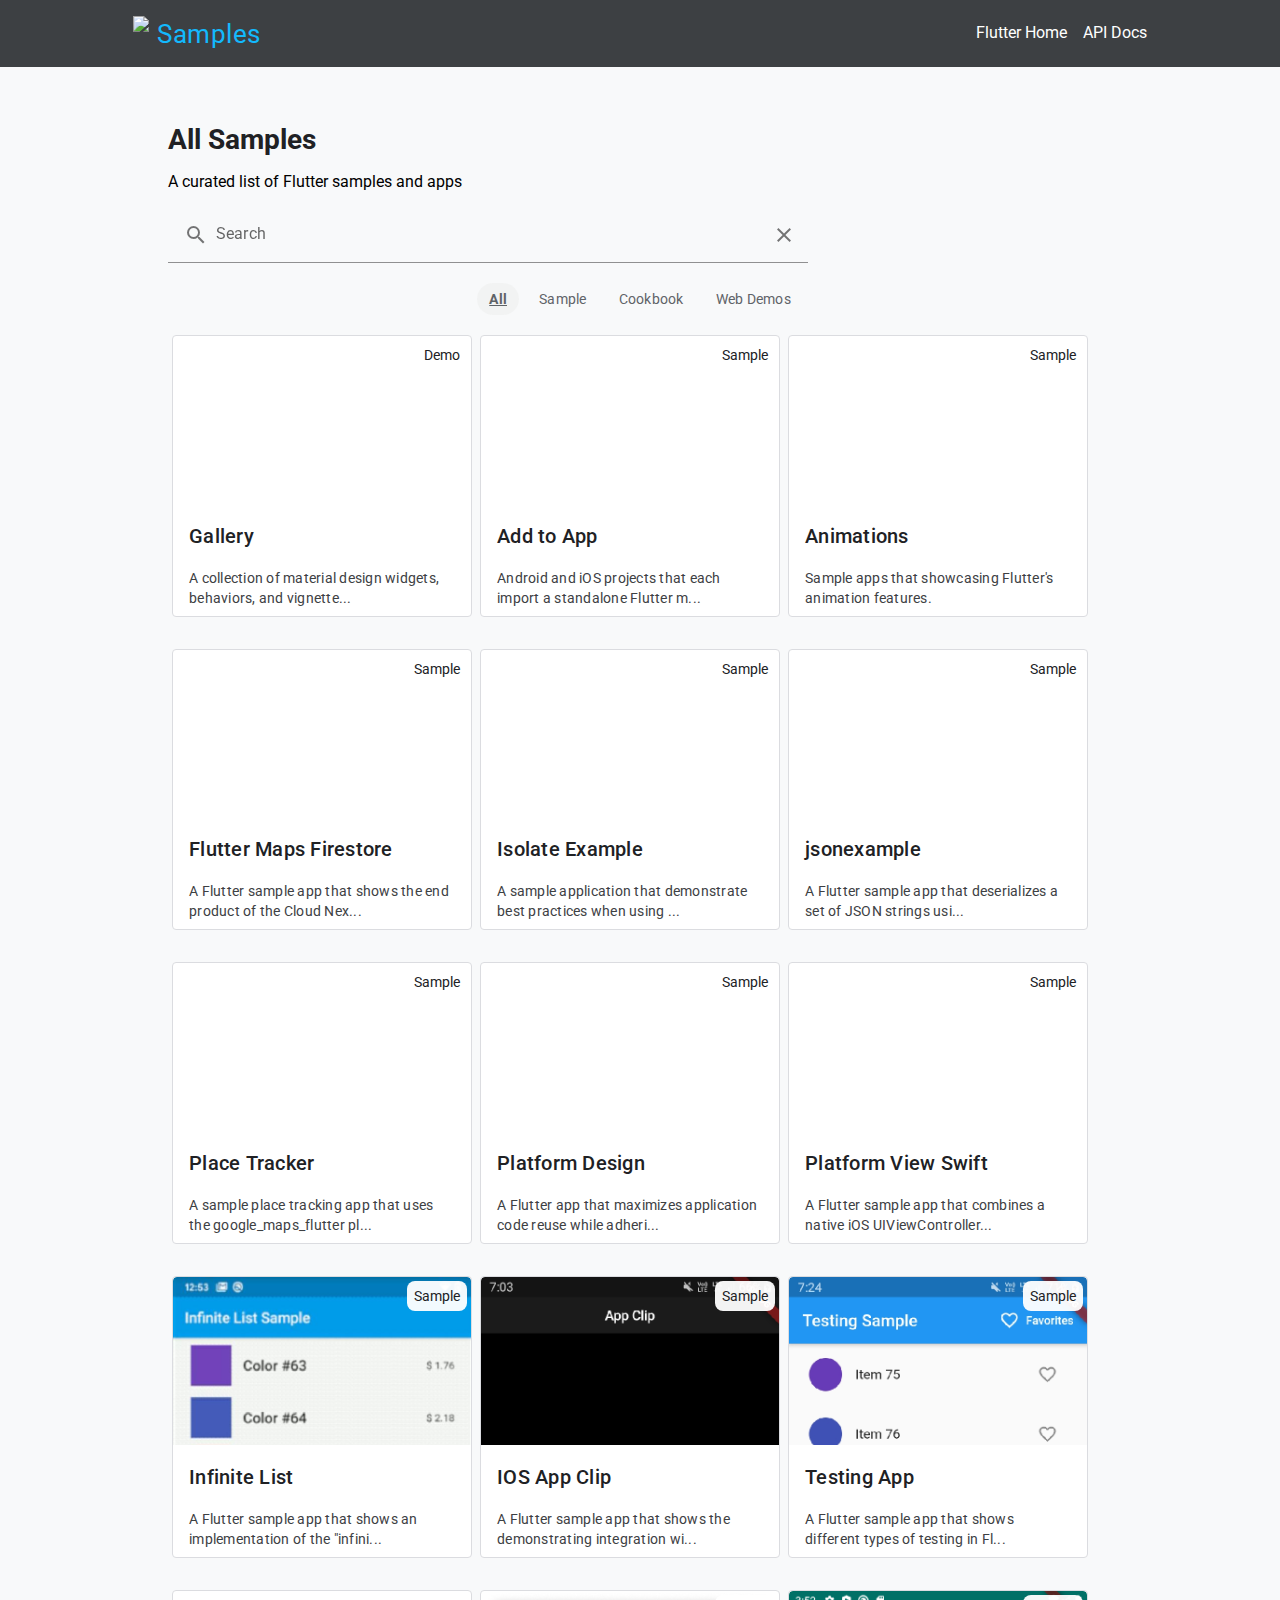
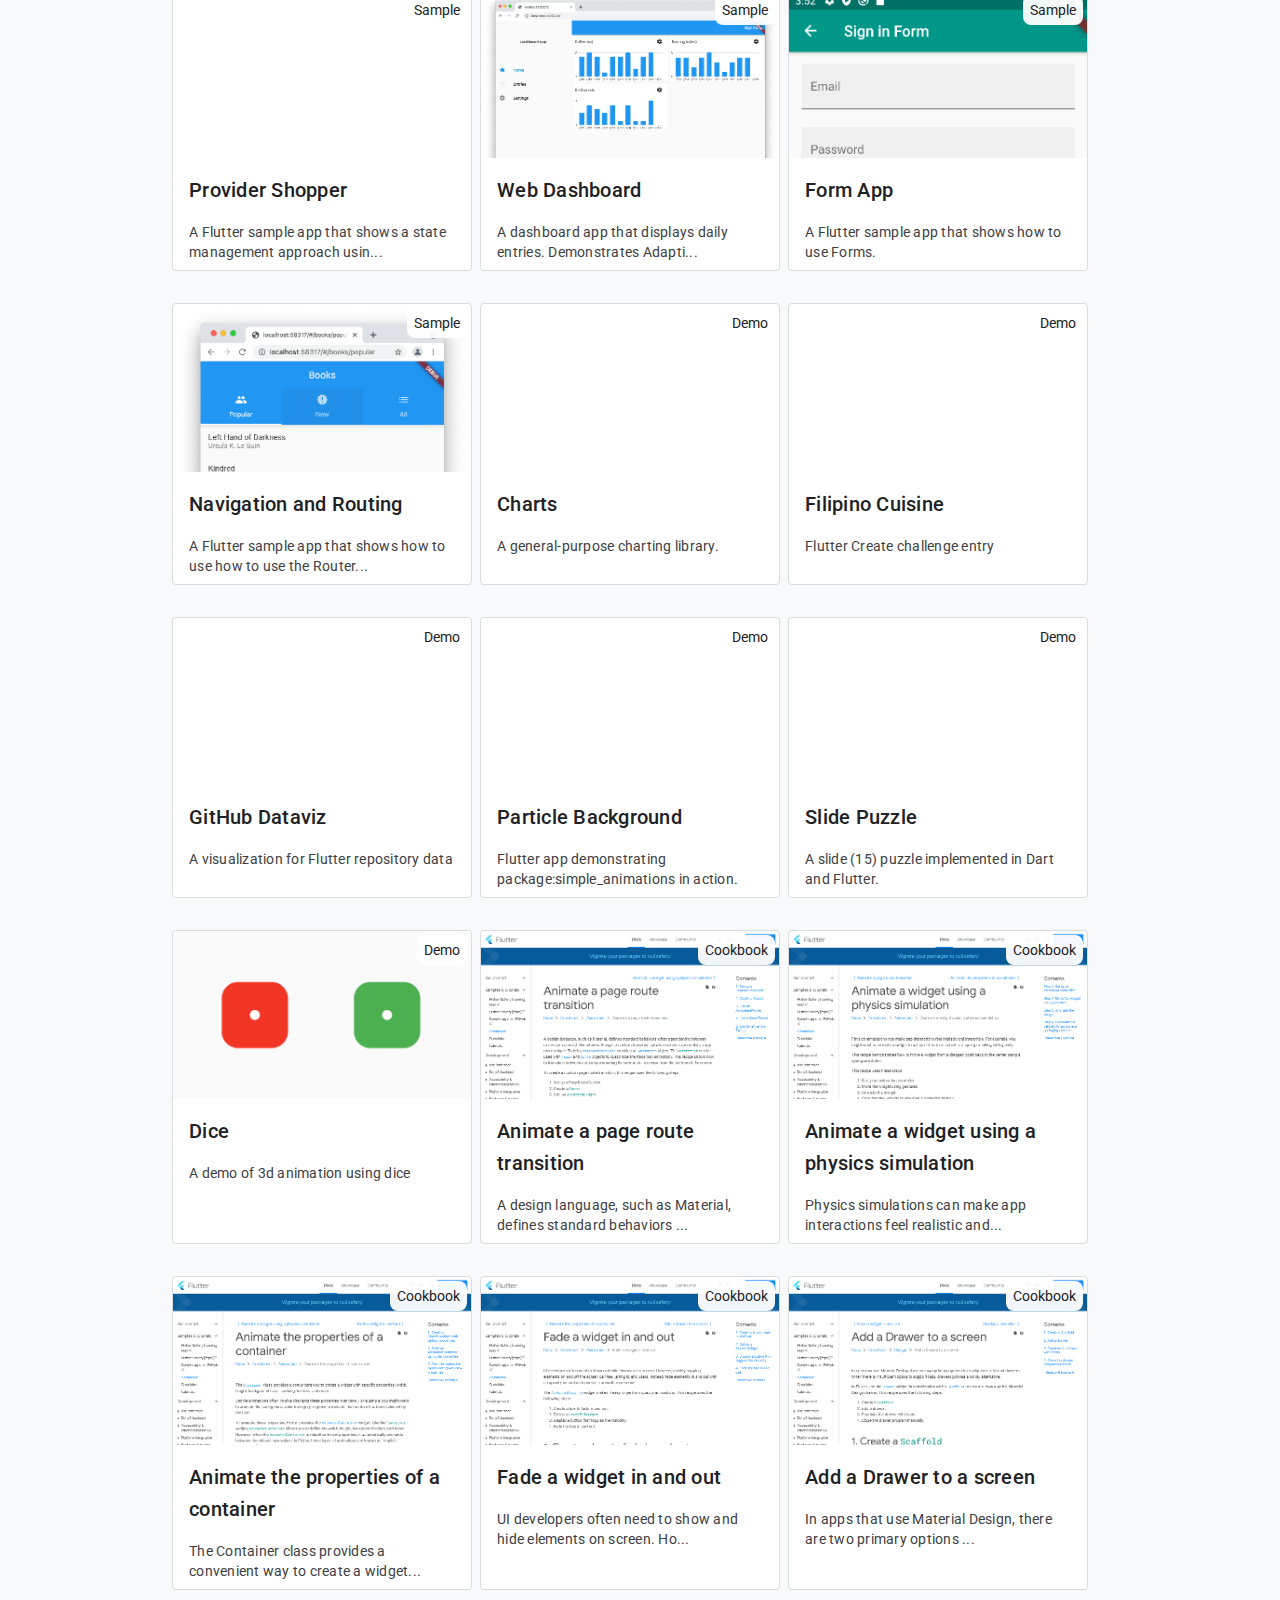
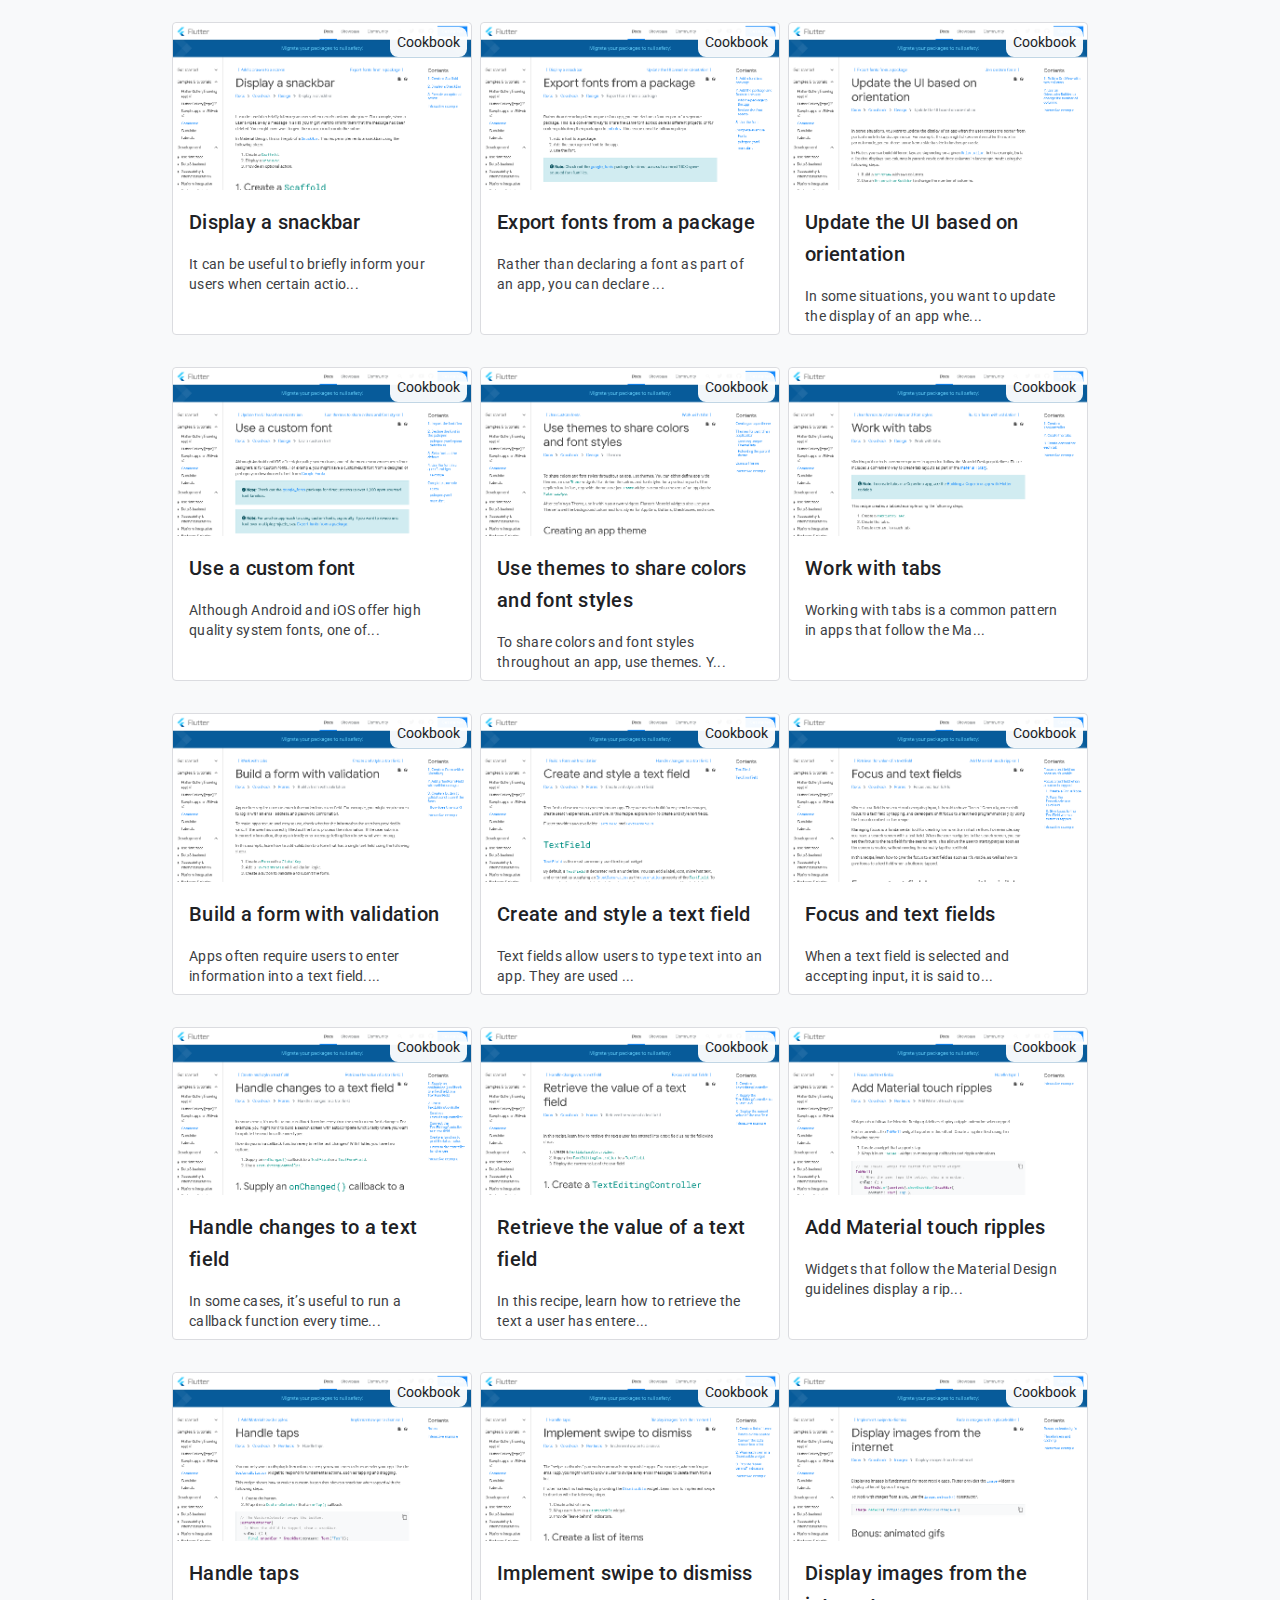
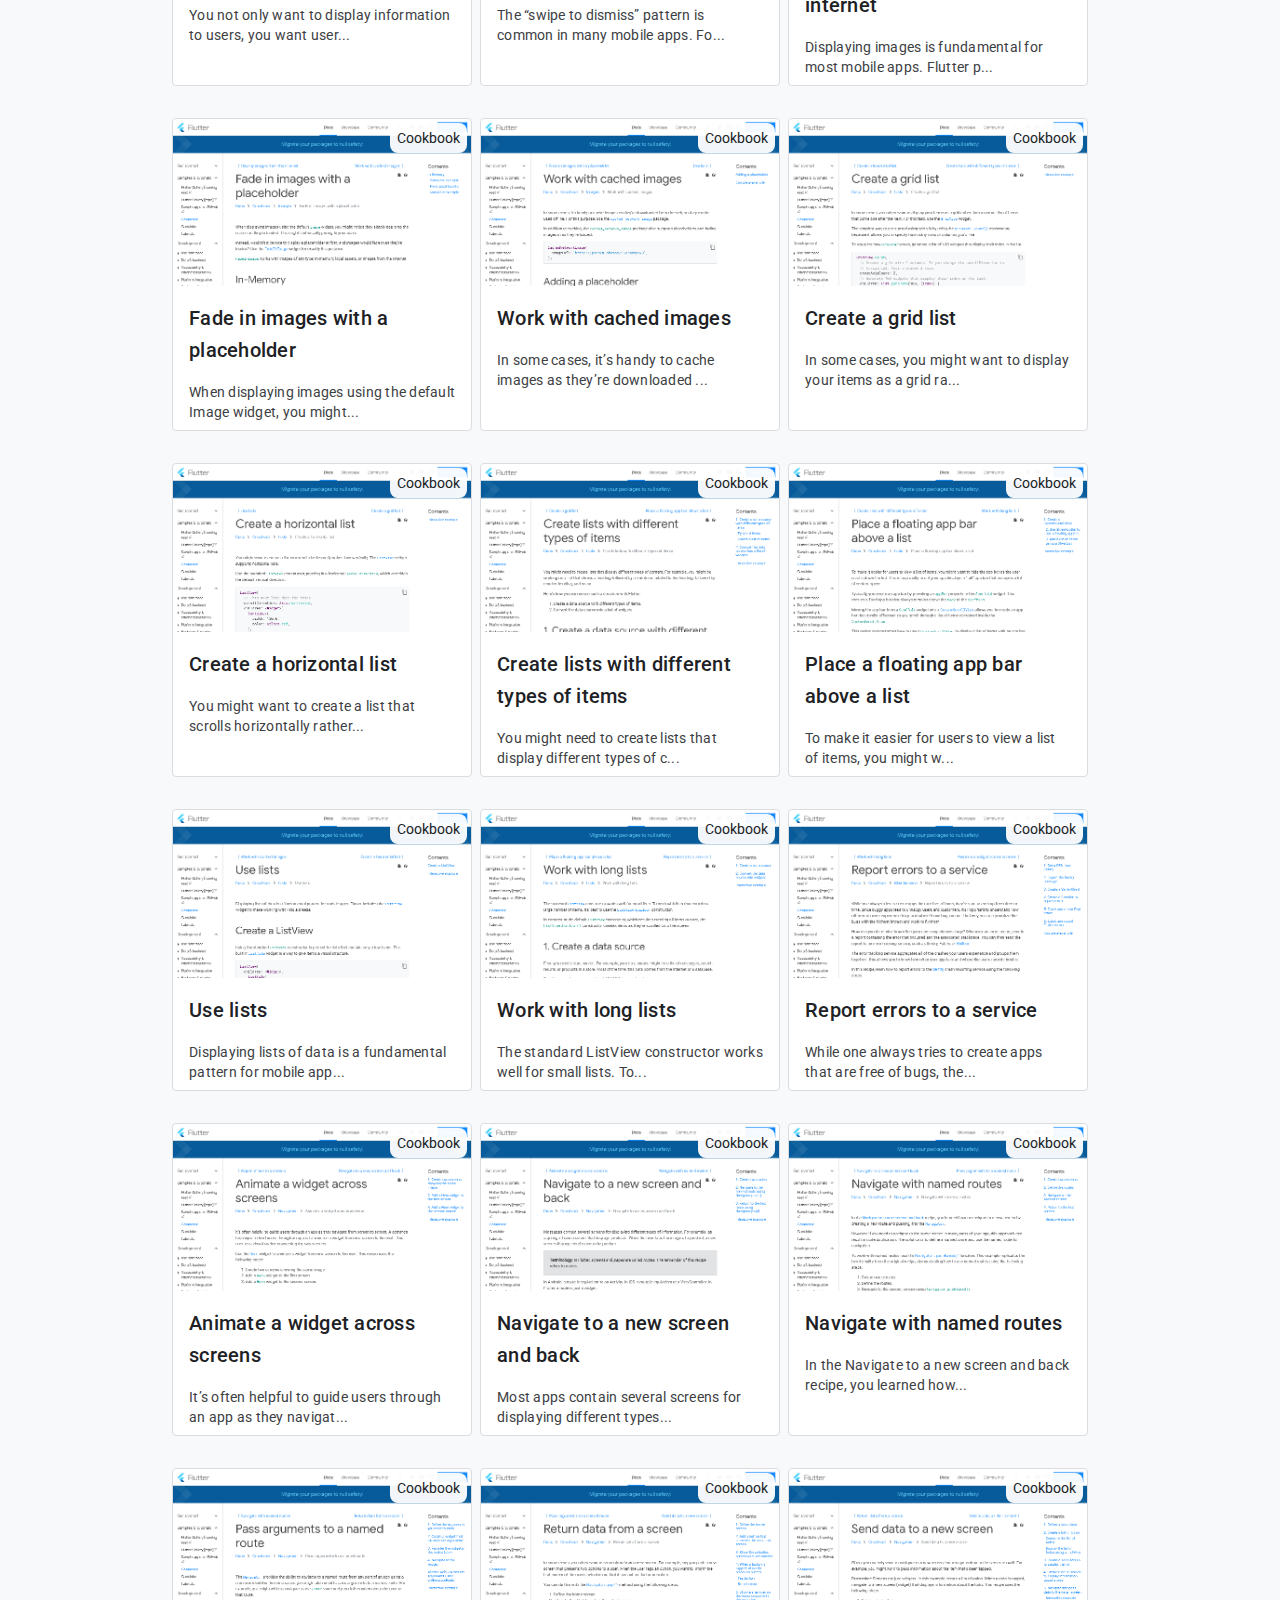
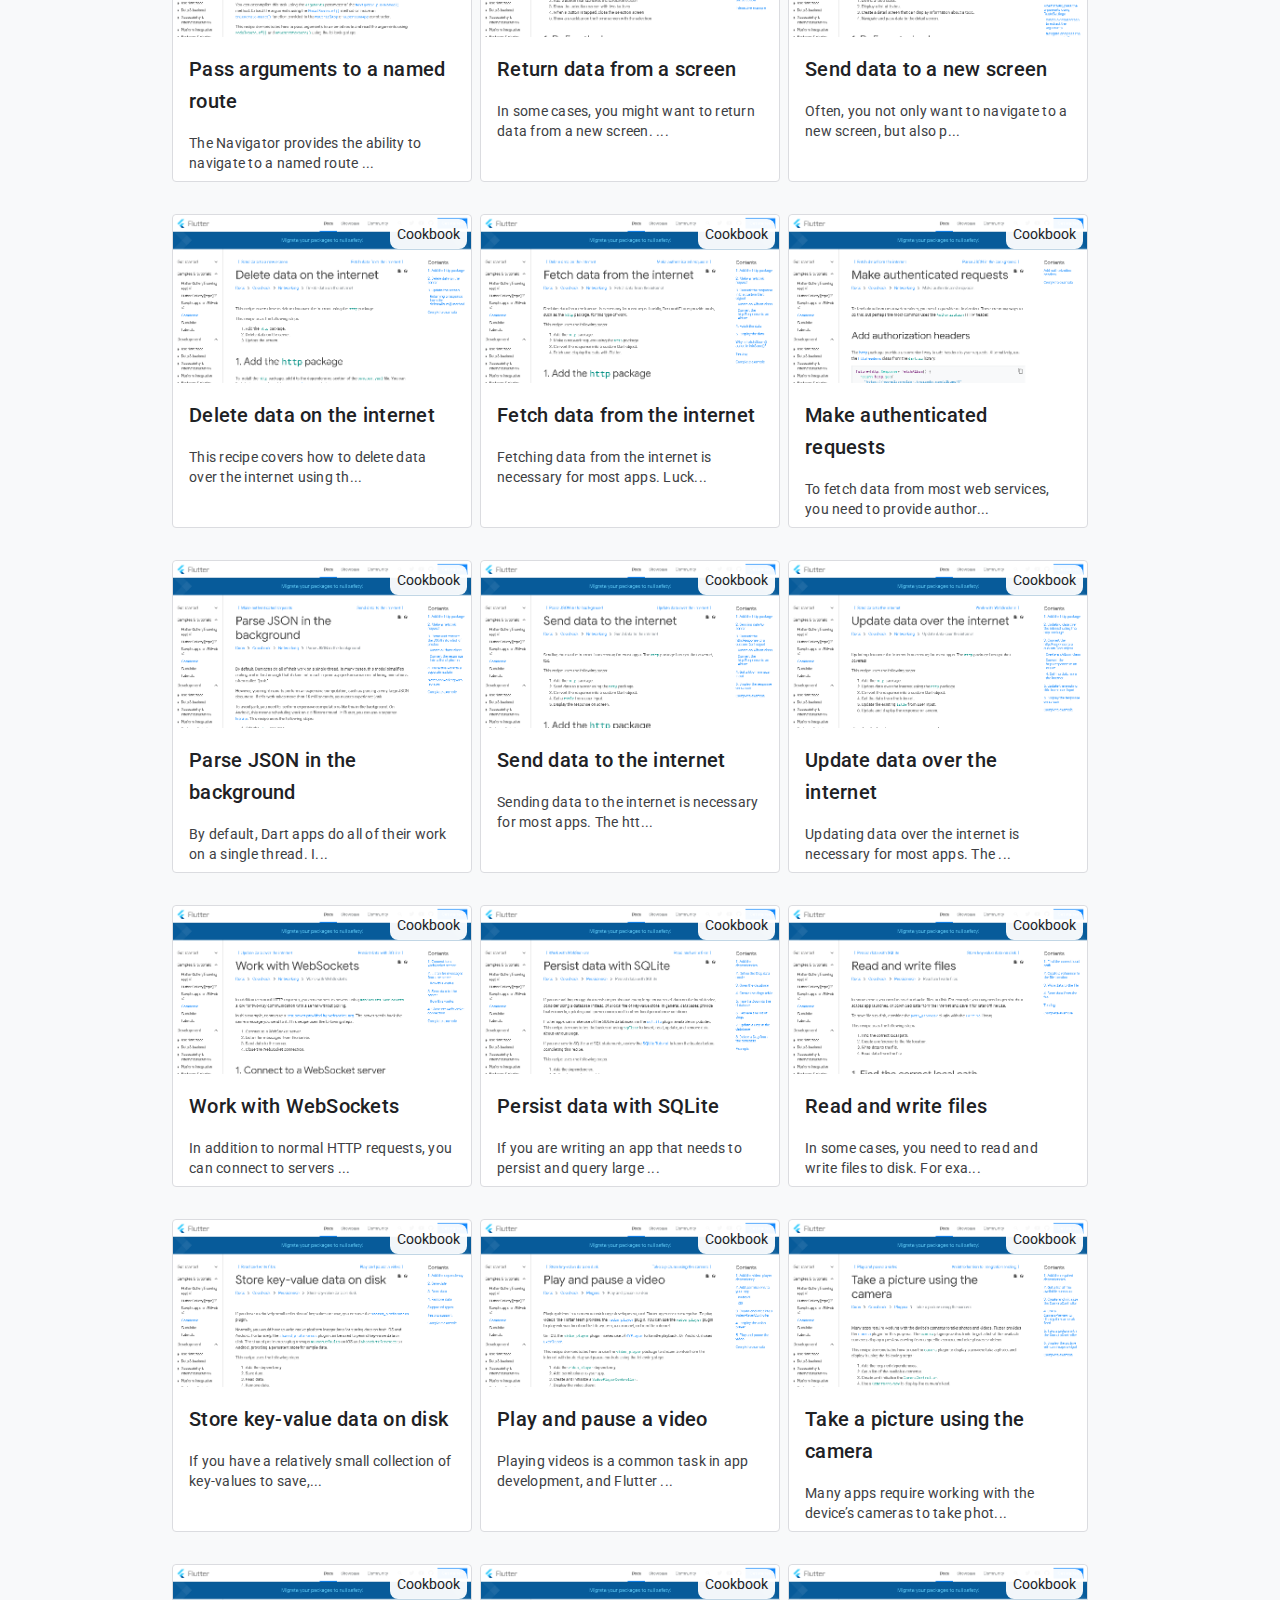
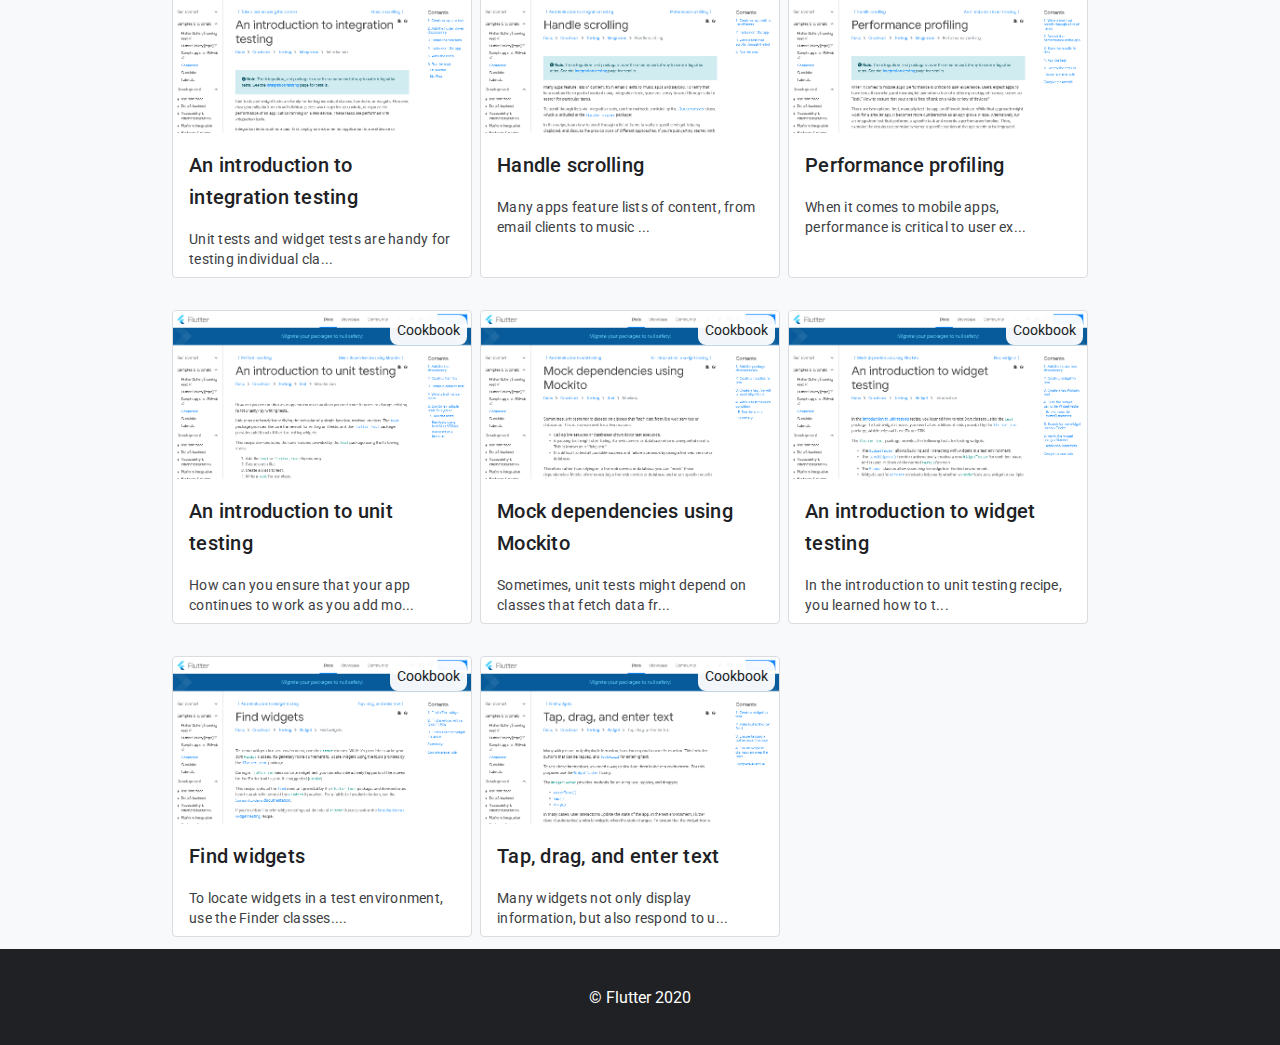
==== commit 1a2687e6: "deploy: bbb8e342f10682766e744a789c9c878a358ea216" ====
--- a/index.html
+++ b/index.html
@@ -221,6 +221,16 @@
       </div>
         </div>
       </div>
+      <div class="mdc-card demo-card mdc-elevation--z0" search-attrs="navigation and routing tag:advanced advanced tag:sample sample tag:navigation navigation tag:router router platform:ios ios platform:android android platform:web web widget:Router type:sample">
+        <div class="mdc-card__primary-action demo-card__primary-action" tabindex="0" href="navigation_and_routing.html">
+          <div class="mdc-card__media mdc-card__media--16-9 demo-card__media" style="background-image: url('images/navigation_and_routing1_thumb.png');"></div>
+          <div class="demo-card__label type-label">sample</div>
+          <div class="demo-card__primary">
+            <h2 class="demo-card__title mdc-typography mdc-typography--headline6">Navigation and Routing</h2>
+          </div>
+          <div class="demo-card__secondary mdc-typography mdc-typography--body2">A Flutter sample app that shows how to use how to use the Router...</div>
+        </div>
+      </div>
       <div class="mdc-card demo-card mdc-elevation--z0" search-attrs="charts tag:demo demo tag:charts charts platform:ios ios platform:android android platform:web web type:demo">
         <div class="mdc-card__primary-action demo-card__primary-action" tabindex="0" href="charts.html">
           <div class="mdc-card__media mdc-card__media--16-9 demo-card__media" style="background-image: url('images/charts1_thumb.png');"></div>
--- a/styles.css
+++ b/styles.css
@@ -1 +1 @@
-.mdc-button{font-family:Roboto, sans-serif;-moz-osx-font-smoothing:grayscale;-webkit-font-smoothing:antialiased;font-size:.875rem;line-height:2.25rem;font-weight:500;letter-spacing:.0892857143em;text-decoration:none;text-transform:uppercase;padding:0 8px 0 8px;display:inline-flex;position:relative;align-items:center;justify-content:center;box-sizing:border-box;min-width:64px;height:36px;border:none;outline:none;line-height:inherit;user-select:none;-webkit-appearance:none;overflow:hidden;vertical-align:middle;border-radius:4px}.mdc-button::-moz-focus-inner{padding:0;border:0}.mdc-button:active{outline:none}.mdc-button:hover{cursor:pointer}.mdc-button:disabled{background-color:transparent;color:rgba(0,0,0,.37);cursor:default;pointer-events:none}.mdc-button.mdc-button--dense{border-radius:4px}.mdc-button:not(:disabled){background-color:transparent}.mdc-button .mdc-button__icon{margin-left:0;margin-right:8px;display:inline-block;width:18px;height:18px;font-size:18px;vertical-align:top}[dir=rtl] .mdc-button .mdc-button__icon,.mdc-button .mdc-button__icon[dir=rtl]{margin-left:8px;margin-right:0}.mdc-button:not(:disabled){color:#5f6368;color:var(--mdc-theme-primary, #5F6368)}.mdc-button__label+.mdc-button__icon{margin-left:8px;margin-right:0}[dir=rtl] .mdc-button__label+.mdc-button__icon,.mdc-button__label+.mdc-button__icon[dir=rtl]{margin-left:0;margin-right:8px}svg.mdc-button__icon{fill:currentColor}.mdc-button--raised .mdc-button__icon,.mdc-button--unelevated .mdc-button__icon,.mdc-button--outlined .mdc-button__icon{margin-left:-4px;margin-right:8px}[dir=rtl] .mdc-button--raised .mdc-button__icon,.mdc-button--raised .mdc-button__icon[dir=rtl],[dir=rtl] .mdc-button--unelevated .mdc-button__icon,.mdc-button--unelevated .mdc-button__icon[dir=rtl],[dir=rtl] .mdc-button--outlined .mdc-button__icon,.mdc-button--outlined .mdc-button__icon[dir=rtl]{margin-left:8px;margin-right:-4px}.mdc-button--raised .mdc-button__label+.mdc-button__icon,.mdc-button--unelevated .mdc-button__label+.mdc-button__icon,.mdc-button--outlined .mdc-button__label+.mdc-button__icon{margin-left:8px;margin-right:-4px}[dir=rtl] .mdc-button--raised .mdc-button__label+.mdc-button__icon,.mdc-button--raised .mdc-button__label+.mdc-button__icon[dir=rtl],[dir=rtl] .mdc-button--unelevated .mdc-button__label+.mdc-button__icon,.mdc-button--unelevated .mdc-button__label+.mdc-button__icon[dir=rtl],[dir=rtl] .mdc-button--outlined .mdc-button__label+.mdc-button__icon,.mdc-button--outlined .mdc-button__label+.mdc-button__icon[dir=rtl]{margin-left:-4px;margin-right:8px}.mdc-button--raised,.mdc-button--unelevated{padding:0 16px 0 16px}.mdc-button--raised:disabled,.mdc-button--unelevated:disabled{background-color:rgba(0,0,0,.12);color:rgba(0,0,0,.37)}.mdc-button--raised:not(:disabled),.mdc-button--unelevated:not(:disabled){background-color:#5f6368}@supports not (-ms-ime-align: auto){.mdc-button--raised:not(:disabled),.mdc-button--unelevated:not(:disabled){background-color:var(--mdc-theme-primary, #5F6368)}}.mdc-button--raised:not(:disabled),.mdc-button--unelevated:not(:disabled){color:#fff;color:var(--mdc-theme-on-primary, #fff)}.mdc-button--raised{box-shadow:0px 3px 1px -2px rgba(0, 0, 0, 0.2),0px 2px 2px 0px rgba(0, 0, 0, 0.14),0px 1px 5px 0px rgba(0,0,0,.12);transition:box-shadow 280ms cubic-bezier(0.4, 0, 0.2, 1)}.mdc-button--raised:hover,.mdc-button--raised:focus{box-shadow:0px 2px 4px -1px rgba(0, 0, 0, 0.2),0px 4px 5px 0px rgba(0, 0, 0, 0.14),0px 1px 10px 0px rgba(0,0,0,.12)}.mdc-button--raised:active{box-shadow:0px 5px 5px -3px rgba(0, 0, 0, 0.2),0px 8px 10px 1px rgba(0, 0, 0, 0.14),0px 3px 14px 2px rgba(0,0,0,.12)}.mdc-button--raised:disabled{box-shadow:0px 0px 0px 0px rgba(0, 0, 0, 0.2),0px 0px 0px 0px rgba(0, 0, 0, 0.14),0px 0px 0px 0px rgba(0,0,0,.12)}.mdc-button--outlined{border-style:solid;padding:0 15px 0 15px;border-width:1px}.mdc-button--outlined:disabled{border-color:rgba(0,0,0,.37)}.mdc-button--outlined:not(:disabled){border-color:#5f6368;border-color:var(--mdc-theme-primary, #5F6368)}.mdc-button--dense{height:32px;font-size:.8125rem}@keyframes mdc-ripple-fg-radius-in{from{animation-timing-function:cubic-bezier(0.4, 0, 0.2, 1);transform:translate(var(--mdc-ripple-fg-translate-start, 0)) scale(1)}to{transform:translate(var(--mdc-ripple-fg-translate-end, 0)) scale(var(--mdc-ripple-fg-scale, 1))}}@keyframes mdc-ripple-fg-opacity-in{from{animation-timing-function:linear;opacity:0}to{opacity:var(--mdc-ripple-fg-opacity, 0)}}@keyframes mdc-ripple-fg-opacity-out{from{animation-timing-function:linear;opacity:var(--mdc-ripple-fg-opacity, 0)}to{opacity:0}}.mdc-ripple-surface--test-edge-var-bug{--mdc-ripple-surface-test-edge-var: 1px solid #000;visibility:hidden}.mdc-ripple-surface--test-edge-var-bug::before{border:var(--mdc-ripple-surface-test-edge-var)}.mdc-button{--mdc-ripple-fg-size: 0;--mdc-ripple-left: 0;--mdc-ripple-top: 0;--mdc-ripple-fg-scale: 1;--mdc-ripple-fg-translate-end: 0;--mdc-ripple-fg-translate-start: 0;-webkit-tap-highlight-color:rgba(0,0,0,0)}.mdc-button::before,.mdc-button::after{position:absolute;border-radius:50%;opacity:0;pointer-events:none;content:""}.mdc-button::before{transition:opacity 15ms linear,background-color 15ms linear;z-index:1}.mdc-button.mdc-ripple-upgraded::before{transform:scale(var(--mdc-ripple-fg-scale, 1))}.mdc-button.mdc-ripple-upgraded::after{top:0;left:0;transform:scale(0);transform-origin:center center}.mdc-button.mdc-ripple-upgraded--unbounded::after{top:var(--mdc-ripple-top, 0);left:var(--mdc-ripple-left, 0)}.mdc-button.mdc-ripple-upgraded--foreground-activation::after{animation:mdc-ripple-fg-radius-in 225ms forwards,mdc-ripple-fg-opacity-in 75ms forwards}.mdc-button.mdc-ripple-upgraded--foreground-deactivation::after{animation:mdc-ripple-fg-opacity-out 150ms;transform:translate(var(--mdc-ripple-fg-translate-end, 0)) scale(var(--mdc-ripple-fg-scale, 1))}.mdc-button::before,.mdc-button::after{top:calc(50% - 100%);left:calc(50% - 100%);width:200%;height:200%}.mdc-button.mdc-ripple-upgraded::after{width:var(--mdc-ripple-fg-size, 100%);height:var(--mdc-ripple-fg-size, 100%)}.mdc-button::before,.mdc-button::after{background-color:#5f6368}@supports not (-ms-ime-align: auto){.mdc-button::before,.mdc-button::after{background-color:var(--mdc-theme-primary, #5F6368)}}.mdc-button:hover::before{opacity:.04}.mdc-button:not(.mdc-ripple-upgraded):focus::before,.mdc-button.mdc-ripple-upgraded--background-focused::before{transition-duration:75ms;opacity:.12}.mdc-button:not(.mdc-ripple-upgraded)::after{transition:opacity 150ms linear}.mdc-button:not(.mdc-ripple-upgraded):active::after{transition-duration:75ms;opacity:.12}.mdc-button.mdc-ripple-upgraded{--mdc-ripple-fg-opacity: 0.12}.mdc-button--raised::before,.mdc-button--raised::after,.mdc-button--unelevated::before,.mdc-button--unelevated::after{background-color:#fff}@supports not (-ms-ime-align: auto){.mdc-button--raised::before,.mdc-button--raised::after,.mdc-button--unelevated::before,.mdc-button--unelevated::after{background-color:var(--mdc-theme-on-primary, #fff)}}.mdc-button--raised:hover::before,.mdc-button--unelevated:hover::before{opacity:.08}.mdc-button--raised:not(.mdc-ripple-upgraded):focus::before,.mdc-button--raised.mdc-ripple-upgraded--background-focused::before,.mdc-button--unelevated:not(.mdc-ripple-upgraded):focus::before,.mdc-button--unelevated.mdc-ripple-upgraded--background-focused::before{transition-duration:75ms;opacity:.24}.mdc-button--raised:not(.mdc-ripple-upgraded)::after,.mdc-button--unelevated:not(.mdc-ripple-upgraded)::after{transition:opacity 150ms linear}.mdc-button--raised:not(.mdc-ripple-upgraded):active::after,.mdc-button--unelevated:not(.mdc-ripple-upgraded):active::after{transition-duration:75ms;opacity:.24}.mdc-button--raised.mdc-ripple-upgraded,.mdc-button--unelevated.mdc-ripple-upgraded{--mdc-ripple-fg-opacity: 0.24}.mdc-card{border-radius:4px;background-color:#fff;background-color:var(--mdc-theme-surface, #fff);box-shadow:0px 2px 1px -1px rgba(0, 0, 0, 0.2),0px 1px 1px 0px rgba(0, 0, 0, 0.14),0px 1px 3px 0px rgba(0,0,0,.12);display:flex;flex-direction:column;box-sizing:border-box}.mdc-card--outlined{box-shadow:0px 0px 0px 0px rgba(0, 0, 0, 0.2),0px 0px 0px 0px rgba(0, 0, 0, 0.14),0px 0px 0px 0px rgba(0,0,0,.12);border-width:1px;border-style:solid;border-color:#e0e0e0}.mdc-card__media{position:relative;box-sizing:border-box;background-repeat:no-repeat;background-position:center;background-size:cover}.mdc-card__media::before{display:block;content:""}.mdc-card__media:first-child{border-top-left-radius:inherit;border-top-right-radius:inherit}.mdc-card__media:last-child{border-bottom-left-radius:inherit;border-bottom-right-radius:inherit}.mdc-card__media--square::before{margin-top:100%}.mdc-card__media--16-9::before{margin-top:56.25%}.mdc-card__media-content{position:absolute;top:0;right:0;bottom:0;left:0;box-sizing:border-box}.mdc-card__primary-action{display:flex;flex-direction:column;box-sizing:border-box;position:relative;outline:none;color:inherit;text-decoration:none;cursor:pointer;overflow:hidden}.mdc-card__primary-action:first-child{border-top-left-radius:inherit;border-top-right-radius:inherit}.mdc-card__primary-action:last-child{border-bottom-left-radius:inherit;border-bottom-right-radius:inherit}.mdc-card__actions{display:flex;flex-direction:row;align-items:center;box-sizing:border-box;min-height:52px;padding:8px}.mdc-card__actions--full-bleed{padding:0}.mdc-card__action-buttons,.mdc-card__action-icons{display:flex;flex-direction:row;align-items:center;box-sizing:border-box}.mdc-card__action-icons{color:rgba(0,0,0,.6);flex-grow:1;justify-content:flex-end}.mdc-card__action-buttons+.mdc-card__action-icons{margin-left:16px;margin-right:0}[dir=rtl] .mdc-card__action-buttons+.mdc-card__action-icons,.mdc-card__action-buttons+.mdc-card__action-icons[dir=rtl]{margin-left:0;margin-right:16px}.mdc-card__action{display:inline-flex;flex-direction:row;align-items:center;box-sizing:border-box;justify-content:center;cursor:pointer;user-select:none}.mdc-card__action:focus{outline:none}.mdc-card__action--button{margin-left:0;margin-right:8px;padding:0 8px}[dir=rtl] .mdc-card__action--button,.mdc-card__action--button[dir=rtl]{margin-left:8px;margin-right:0}.mdc-card__action--button:last-child{margin-left:0;margin-right:0}[dir=rtl] .mdc-card__action--button:last-child,.mdc-card__action--button:last-child[dir=rtl]{margin-left:0;margin-right:0}.mdc-card__actions--full-bleed .mdc-card__action--button{justify-content:space-between;width:100%;height:auto;max-height:none;margin:0;padding:8px 16px;text-align:left}[dir=rtl] .mdc-card__actions--full-bleed .mdc-card__action--button,.mdc-card__actions--full-bleed .mdc-card__action--button[dir=rtl]{text-align:right}.mdc-card__action--icon{margin:-6px 0;padding:12px}.mdc-card__action--icon:not(:disabled){color:rgba(0,0,0,.6)}.mdc-card__primary-action{--mdc-ripple-fg-size: 0;--mdc-ripple-left: 0;--mdc-ripple-top: 0;--mdc-ripple-fg-scale: 1;--mdc-ripple-fg-translate-end: 0;--mdc-ripple-fg-translate-start: 0;-webkit-tap-highlight-color:rgba(0,0,0,0)}.mdc-card__primary-action::before,.mdc-card__primary-action::after{position:absolute;border-radius:50%;opacity:0;pointer-events:none;content:""}.mdc-card__primary-action::before{transition:opacity 15ms linear,background-color 15ms linear;z-index:1}.mdc-card__primary-action.mdc-ripple-upgraded::before{transform:scale(var(--mdc-ripple-fg-scale, 1))}.mdc-card__primary-action.mdc-ripple-upgraded::after{top:0;left:0;transform:scale(0);transform-origin:center center}.mdc-card__primary-action.mdc-ripple-upgraded--unbounded::after{top:var(--mdc-ripple-top, 0);left:var(--mdc-ripple-left, 0)}.mdc-card__primary-action.mdc-ripple-upgraded--foreground-activation::after{animation:mdc-ripple-fg-radius-in 225ms forwards,mdc-ripple-fg-opacity-in 75ms forwards}.mdc-card__primary-action.mdc-ripple-upgraded--foreground-deactivation::after{animation:mdc-ripple-fg-opacity-out 150ms;transform:translate(var(--mdc-ripple-fg-translate-end, 0)) scale(var(--mdc-ripple-fg-scale, 1))}.mdc-card__primary-action::before,.mdc-card__primary-action::after{top:calc(50% - 100%);left:calc(50% - 100%);width:200%;height:200%}.mdc-card__primary-action.mdc-ripple-upgraded::after{width:var(--mdc-ripple-fg-size, 100%);height:var(--mdc-ripple-fg-size, 100%)}.mdc-card__primary-action::before,.mdc-card__primary-action::after{background-color:#000}.mdc-card__primary-action:hover::before{opacity:.04}.mdc-card__primary-action:not(.mdc-ripple-upgraded):focus::before,.mdc-card__primary-action.mdc-ripple-upgraded--background-focused::before{transition-duration:75ms;opacity:.12}.mdc-card__primary-action:not(.mdc-ripple-upgraded)::after{transition:opacity 150ms linear}.mdc-card__primary-action:not(.mdc-ripple-upgraded):active::after{transition-duration:75ms;opacity:.12}.mdc-card__primary-action.mdc-ripple-upgraded{--mdc-ripple-fg-opacity: 0.12}@keyframes mdc-checkbox-unchecked-checked-checkmark-path{0%,50%{stroke-dashoffset:29.7833385}50%{animation-timing-function:cubic-bezier(0, 0, 0.2, 1)}100%{stroke-dashoffset:0}}@keyframes mdc-checkbox-unchecked-indeterminate-mixedmark{0%,68.2%{transform:scaleX(0)}68.2%{animation-timing-function:cubic-bezier(0, 0, 0, 1)}100%{transform:scaleX(1)}}@keyframes mdc-checkbox-checked-unchecked-checkmark-path{from{animation-timing-function:cubic-bezier(0.4, 0, 1, 1);opacity:1;stroke-dashoffset:0}to{opacity:0;stroke-dashoffset:-29.7833385}}@keyframes mdc-checkbox-checked-indeterminate-checkmark{from{animation-timing-function:cubic-bezier(0, 0, 0.2, 1);transform:rotate(0deg);opacity:1}to{transform:rotate(45deg);opacity:0}}@keyframes mdc-checkbox-indeterminate-checked-checkmark{from{animation-timing-function:cubic-bezier(0.14, 0, 0, 1);transform:rotate(45deg);opacity:0}to{transform:rotate(360deg);opacity:1}}@keyframes mdc-checkbox-checked-indeterminate-mixedmark{from{animation-timing-function:mdc-animation-deceleration-curve-timing-function;transform:rotate(-45deg);opacity:0}to{transform:rotate(0deg);opacity:1}}@keyframes mdc-checkbox-indeterminate-checked-mixedmark{from{animation-timing-function:cubic-bezier(0.14, 0, 0, 1);transform:rotate(0deg);opacity:1}to{transform:rotate(315deg);opacity:0}}@keyframes mdc-checkbox-indeterminate-unchecked-mixedmark{0%{animation-timing-function:linear;transform:scaleX(1);opacity:1}32.8%,100%{transform:scaleX(0);opacity:0}}.mdc-checkbox{display:inline-block;position:relative;flex:0 0 18px;box-sizing:content-box;width:18px;height:18px;line-height:0;white-space:nowrap;cursor:pointer;vertical-align:bottom}.mdc-checkbox .mdc-checkbox__native-control:checked~.mdc-checkbox__background::before,.mdc-checkbox .mdc-checkbox__native-control:indeterminate~.mdc-checkbox__background::before{background-color:#02569b}@supports not (-ms-ime-align: auto){.mdc-checkbox .mdc-checkbox__native-control:checked~.mdc-checkbox__background::before,.mdc-checkbox .mdc-checkbox__native-control:indeterminate~.mdc-checkbox__background::before{background-color:var(--mdc-theme-secondary, #02569B)}}.mdc-checkbox.mdc-checkbox--selected::before,.mdc-checkbox.mdc-checkbox--selected::after{background-color:#02569b}@supports not (-ms-ime-align: auto){.mdc-checkbox.mdc-checkbox--selected::before,.mdc-checkbox.mdc-checkbox--selected::after{background-color:var(--mdc-theme-secondary, #02569B)}}.mdc-checkbox.mdc-checkbox--selected:hover::before{opacity:.04}.mdc-checkbox.mdc-checkbox--selected:not(.mdc-ripple-upgraded):focus::before,.mdc-checkbox.mdc-checkbox--selected.mdc-ripple-upgraded--background-focused::before{transition-duration:75ms;opacity:.12}.mdc-checkbox.mdc-checkbox--selected:not(.mdc-ripple-upgraded)::after{transition:opacity 150ms linear}.mdc-checkbox.mdc-checkbox--selected:not(.mdc-ripple-upgraded):active::after{transition-duration:75ms;opacity:.12}.mdc-checkbox.mdc-checkbox--selected.mdc-ripple-upgraded{--mdc-ripple-fg-opacity: 0.12}.mdc-checkbox.mdc-ripple-upgraded--background-focused.mdc-checkbox--selected::before,.mdc-checkbox.mdc-ripple-upgraded--background-focused.mdc-checkbox--selected::after{background-color:#02569b}@supports not (-ms-ime-align: auto){.mdc-checkbox.mdc-ripple-upgraded--background-focused.mdc-checkbox--selected::before,.mdc-checkbox.mdc-ripple-upgraded--background-focused.mdc-checkbox--selected::after{background-color:var(--mdc-theme-secondary, #02569B)}}.mdc-checkbox__native-control:enabled:not(:checked):not(:indeterminate)~.mdc-checkbox__background{border-color:rgba(0,0,0,.54);background-color:transparent}.mdc-checkbox__native-control:enabled:checked~.mdc-checkbox__background,.mdc-checkbox__native-control:enabled:indeterminate~.mdc-checkbox__background{border-color:#02569b;border-color:var(--mdc-theme-secondary, #02569B);background-color:#02569b;background-color:var(--mdc-theme-secondary, #02569B)}@keyframes mdc-checkbox-fade-in-background-uiq7aum{0%{border-color:rgba(0,0,0,.54);background-color:transparent}50%{border-color:#02569b;border-color:var(--mdc-theme-secondary, #02569B);background-color:#02569b;background-color:var(--mdc-theme-secondary, #02569B)}}@keyframes mdc-checkbox-fade-out-background-uiq7aum{0%,80%{border-color:#02569b;border-color:var(--mdc-theme-secondary, #02569B);background-color:#02569b;background-color:var(--mdc-theme-secondary, #02569B)}100%{border-color:rgba(0,0,0,.54);background-color:transparent}}.mdc-checkbox--anim-unchecked-checked .mdc-checkbox__native-control:enabled~.mdc-checkbox__background,.mdc-checkbox--anim-unchecked-indeterminate .mdc-checkbox__native-control:enabled~.mdc-checkbox__background{animation-name:mdc-checkbox-fade-in-background-uiq7aum}.mdc-checkbox--anim-checked-unchecked .mdc-checkbox__native-control:enabled~.mdc-checkbox__background,.mdc-checkbox--anim-indeterminate-unchecked .mdc-checkbox__native-control:enabled~.mdc-checkbox__background{animation-name:mdc-checkbox-fade-out-background-uiq7aum}.mdc-checkbox__checkmark{color:#fff}.mdc-checkbox__mixedmark{border-color:#fff}.mdc-checkbox__native-control[disabled]:not(:checked):not(:indeterminate)~.mdc-checkbox__background{border-color:rgba(0,0,0,.26)}.mdc-checkbox__native-control[disabled]:checked~.mdc-checkbox__background,.mdc-checkbox__native-control[disabled]:indeterminate~.mdc-checkbox__background{border-color:transparent;background-color:rgba(0,0,0,.26)}@media screen and (-ms-high-contrast: active){.mdc-checkbox__mixedmark{margin:0 1px}}.mdc-checkbox--disabled{cursor:default;pointer-events:none}.mdc-checkbox__background{display:inline-flex;position:absolute;align-items:center;justify-content:center;box-sizing:border-box;width:18px;height:18px;border:2px solid currentColor;border-radius:2px;background-color:transparent;pointer-events:none;will-change:background-color,border-color;transition:background-color 90ms 0ms cubic-bezier(0.4, 0, 0.6, 1),border-color 90ms 0ms cubic-bezier(0.4, 0, 0.6, 1)}.mdc-checkbox__background .mdc-checkbox__background::before{background-color:#000}@supports not (-ms-ime-align: auto){.mdc-checkbox__background .mdc-checkbox__background::before{background-color:var(--mdc-theme-on-surface, #000)}}.mdc-checkbox__checkmark{position:absolute;top:0;right:0;bottom:0;left:0;width:100%;opacity:0;transition:opacity 180ms 0ms cubic-bezier(0.4, 0, 0.6, 1)}.mdc-checkbox--upgraded .mdc-checkbox__checkmark{opacity:1}.mdc-checkbox__checkmark-path{transition:stroke-dashoffset 180ms 0ms cubic-bezier(0.4, 0, 0.6, 1);stroke:currentColor;stroke-width:3.12px;stroke-dashoffset:29.7833385;stroke-dasharray:29.7833385}.mdc-checkbox__mixedmark{width:100%;height:0;transform:scaleX(0) rotate(0deg);border-width:1px;border-style:solid;opacity:0;transition:opacity 90ms 0ms cubic-bezier(0.4, 0, 0.6, 1),transform 90ms 0ms cubic-bezier(0.4, 0, 0.6, 1)}.mdc-checkbox--upgraded .mdc-checkbox__background,.mdc-checkbox--upgraded .mdc-checkbox__checkmark,.mdc-checkbox--upgraded .mdc-checkbox__checkmark-path,.mdc-checkbox--upgraded .mdc-checkbox__mixedmark{transition:none !important}.mdc-checkbox--anim-unchecked-checked .mdc-checkbox__background,.mdc-checkbox--anim-unchecked-indeterminate .mdc-checkbox__background,.mdc-checkbox--anim-checked-unchecked .mdc-checkbox__background,.mdc-checkbox--anim-indeterminate-unchecked .mdc-checkbox__background{animation-duration:180ms;animation-timing-function:linear}.mdc-checkbox--anim-unchecked-checked .mdc-checkbox__checkmark-path{animation:mdc-checkbox-unchecked-checked-checkmark-path 180ms linear 0s;transition:none}.mdc-checkbox--anim-unchecked-indeterminate .mdc-checkbox__mixedmark{animation:mdc-checkbox-unchecked-indeterminate-mixedmark 90ms linear 0s;transition:none}.mdc-checkbox--anim-checked-unchecked .mdc-checkbox__checkmark-path{animation:mdc-checkbox-checked-unchecked-checkmark-path 90ms linear 0s;transition:none}.mdc-checkbox--anim-checked-indeterminate .mdc-checkbox__checkmark{animation:mdc-checkbox-checked-indeterminate-checkmark 90ms linear 0s;transition:none}.mdc-checkbox--anim-checked-indeterminate .mdc-checkbox__mixedmark{animation:mdc-checkbox-checked-indeterminate-mixedmark 90ms linear 0s;transition:none}.mdc-checkbox--anim-indeterminate-checked .mdc-checkbox__checkmark{animation:mdc-checkbox-indeterminate-checked-checkmark 500ms linear 0s;transition:none}.mdc-checkbox--anim-indeterminate-checked .mdc-checkbox__mixedmark{animation:mdc-checkbox-indeterminate-checked-mixedmark 500ms linear 0s;transition:none}.mdc-checkbox--anim-indeterminate-unchecked .mdc-checkbox__mixedmark{animation:mdc-checkbox-indeterminate-unchecked-mixedmark 300ms linear 0s;transition:none}.mdc-checkbox__native-control:checked~.mdc-checkbox__background,.mdc-checkbox__native-control:indeterminate~.mdc-checkbox__background{transition:border-color 90ms 0ms cubic-bezier(0, 0, 0.2, 1),background-color 90ms 0ms cubic-bezier(0, 0, 0.2, 1)}.mdc-checkbox__native-control:checked~.mdc-checkbox__background .mdc-checkbox__checkmark-path,.mdc-checkbox__native-control:indeterminate~.mdc-checkbox__background .mdc-checkbox__checkmark-path{stroke-dashoffset:0}.mdc-checkbox__background::before{position:absolute;transform:scale(0, 0);border-radius:50%;opacity:0;pointer-events:none;content:"";will-change:opacity,transform;transition:opacity 90ms 0ms cubic-bezier(0.4, 0, 0.6, 1),transform 90ms 0ms cubic-bezier(0.4, 0, 0.6, 1)}.mdc-checkbox__native-control:focus~.mdc-checkbox__background::before{transform:scale(1);opacity:.12;transition:opacity 80ms 0ms cubic-bezier(0, 0, 0.2, 1),transform 80ms 0ms cubic-bezier(0, 0, 0.2, 1)}.mdc-checkbox__native-control{position:absolute;top:0;left:0;width:100%;height:100%;margin:0;padding:0;opacity:0;cursor:inherit}.mdc-checkbox__native-control:disabled{cursor:default;pointer-events:none}.mdc-checkbox__native-control:checked~.mdc-checkbox__background .mdc-checkbox__checkmark{transition:opacity 180ms 0ms cubic-bezier(0, 0, 0.2, 1),transform 180ms 0ms cubic-bezier(0, 0, 0.2, 1);opacity:1}.mdc-checkbox__native-control:checked~.mdc-checkbox__background .mdc-checkbox__mixedmark{transform:scaleX(1) rotate(-45deg)}.mdc-checkbox__native-control:indeterminate~.mdc-checkbox__background .mdc-checkbox__checkmark{transform:rotate(45deg);opacity:0;transition:opacity 90ms 0ms cubic-bezier(0.4, 0, 0.6, 1),transform 90ms 0ms cubic-bezier(0.4, 0, 0.6, 1)}.mdc-checkbox__native-control:indeterminate~.mdc-checkbox__background .mdc-checkbox__mixedmark{transform:scaleX(1) rotate(0deg);opacity:1}.mdc-checkbox{--mdc-ripple-fg-size: 0;--mdc-ripple-left: 0;--mdc-ripple-top: 0;--mdc-ripple-fg-scale: 1;--mdc-ripple-fg-translate-end: 0;--mdc-ripple-fg-translate-start: 0;-webkit-tap-highlight-color:rgba(0,0,0,0);padding:11px}.mdc-checkbox::before,.mdc-checkbox::after{position:absolute;border-radius:50%;opacity:0;pointer-events:none;content:""}.mdc-checkbox::before{transition:opacity 15ms linear,background-color 15ms linear;z-index:1}.mdc-checkbox.mdc-ripple-upgraded::before{transform:scale(var(--mdc-ripple-fg-scale, 1))}.mdc-checkbox.mdc-ripple-upgraded::after{top:0;left:0;transform:scale(0);transform-origin:center center}.mdc-checkbox.mdc-ripple-upgraded--unbounded::after{top:var(--mdc-ripple-top, 0);left:var(--mdc-ripple-left, 0)}.mdc-checkbox.mdc-ripple-upgraded--foreground-activation::after{animation:mdc-ripple-fg-radius-in 225ms forwards,mdc-ripple-fg-opacity-in 75ms forwards}.mdc-checkbox.mdc-ripple-upgraded--foreground-deactivation::after{animation:mdc-ripple-fg-opacity-out 150ms;transform:translate(var(--mdc-ripple-fg-translate-end, 0)) scale(var(--mdc-ripple-fg-scale, 1))}.mdc-checkbox::before,.mdc-checkbox::after{background-color:#000}@supports not (-ms-ime-align: auto){.mdc-checkbox::before,.mdc-checkbox::after{background-color:var(--mdc-theme-on-surface, #000)}}.mdc-checkbox:hover::before{opacity:.04}.mdc-checkbox:not(.mdc-ripple-upgraded):focus::before,.mdc-checkbox.mdc-ripple-upgraded--background-focused::before{transition-duration:75ms;opacity:.12}.mdc-checkbox:not(.mdc-ripple-upgraded)::after{transition:opacity 150ms linear}.mdc-checkbox:not(.mdc-ripple-upgraded):active::after{transition-duration:75ms;opacity:.12}.mdc-checkbox.mdc-ripple-upgraded{--mdc-ripple-fg-opacity: 0.12}.mdc-checkbox::before,.mdc-checkbox::after{top:calc(50% - 50%);left:calc(50% - 50%);width:100%;height:100%}.mdc-checkbox.mdc-ripple-upgraded::before,.mdc-checkbox.mdc-ripple-upgraded::after{top:var(--mdc-ripple-top, calc(50% - 50%));left:var(--mdc-ripple-left, calc(50% - 50%));width:var(--mdc-ripple-fg-size, 100%);height:var(--mdc-ripple-fg-size, 100%)}.mdc-checkbox.mdc-ripple-upgraded::after{width:var(--mdc-ripple-fg-size, 100%);height:var(--mdc-ripple-fg-size, 100%)}.mdc-checkbox .mdc-checkbox__background{left:11px;right:initial;top:11px}.mdc-checkbox[dir=rtl] .mdc-checkbox .mdc-checkbox__background,[dir=rtl] .mdc-checkbox .mdc-checkbox .mdc-checkbox__background{left:initial;right:11px}.mdc-checkbox .mdc-checkbox__background::before{top:-13px;left:-13px;width:40px;height:40px}.mdc-ripple-upgraded--background-focused .mdc-checkbox__background::before{content:none}.mdc-chip__icon--leading{color:rgba(0,0,0,.54)}.mdc-chip__icon--trailing{color:rgba(0,0,0,.54)}.mdc-chip__icon--trailing:hover{color:rgba(0,0,0,.62)}.mdc-chip__icon--trailing:focus{color:rgba(0,0,0,.87)}.mdc-chip__icon.mdc-chip__icon--leading:not(.mdc-chip__icon--leading-hidden){width:20px;height:20px;font-size:20px}.mdc-chip__icon.mdc-chip__icon--trailing{width:18px;height:18px;font-size:18px}.mdc-chip__icon--trailing{margin-right:-4px;margin-left:4px}.mdc-chip{border-radius:16px;background-color:#e0e0e0;color:rgba(0,0,0,.87);font-family:Roboto, sans-serif;-moz-osx-font-smoothing:grayscale;-webkit-font-smoothing:antialiased;font-size:.875rem;line-height:1.25rem;font-weight:400;letter-spacing:.0178571429em;text-decoration:inherit;text-transform:inherit;height:32px;display:inline-flex;position:relative;align-items:center;box-sizing:border-box;padding:0 12px;border-width:0;outline:none;cursor:pointer;-webkit-appearance:none;overflow:hidden}.mdc-chip:hover{color:rgba(0,0,0,.87)}.mdc-chip.mdc-chip--selected .mdc-chip__checkmark,.mdc-chip .mdc-chip__icon--leading:not(.mdc-chip__icon--leading-hidden){margin-left:-4px;margin-right:4px}[dir=rtl] .mdc-chip.mdc-chip--selected .mdc-chip__checkmark,.mdc-chip.mdc-chip--selected .mdc-chip__checkmark[dir=rtl],[dir=rtl] .mdc-chip .mdc-chip__icon--leading:not(.mdc-chip__icon--leading-hidden),.mdc-chip .mdc-chip__icon--leading:not(.mdc-chip__icon--leading-hidden)[dir=rtl]{margin-left:4px;margin-right:-4px}.mdc-chip::-moz-focus-inner{padding:0;border:0}.mdc-chip:hover{color:#000;color:var(--mdc-theme-on-surface, #000)}.mdc-chip--exit{transition:opacity 75ms cubic-bezier(0.4, 0, 0.2, 1),width 150ms cubic-bezier(0, 0, 0.2, 1),padding 100ms linear,margin 100ms linear;opacity:0}.mdc-chip__text{white-space:nowrap}.mdc-chip__icon{border-radius:50%;outline:none;vertical-align:middle}.mdc-chip__checkmark{height:20px}.mdc-chip__checkmark-path{transition:stroke-dashoffset 150ms 50ms cubic-bezier(0.4, 0, 0.6, 1);stroke-width:2px;stroke-dashoffset:29.7833385;stroke-dasharray:29.7833385}.mdc-chip--selected .mdc-chip__checkmark-path{stroke-dashoffset:0}.mdc-chip-set--choice .mdc-chip.mdc-chip--selected{color:#5f6368;color:var(--mdc-theme-primary, #5F6368)}.mdc-chip-set--choice .mdc-chip.mdc-chip--selected .mdc-chip__icon--leading{color:rgba(95,99,104,.54)}.mdc-chip-set--choice .mdc-chip.mdc-chip--selected:hover{color:#5f6368;color:var(--mdc-theme-primary, #5F6368)}.mdc-chip-set--choice .mdc-chip .mdc-chip__checkmark-path{stroke:#5f6368;stroke:var(--mdc-theme-primary, #5F6368)}.mdc-chip-set--choice .mdc-chip--selected{background-color:#fff;background-color:var(--mdc-theme-surface, #fff)}.mdc-chip__checkmark-svg{width:0;height:20px;transition:width 150ms cubic-bezier(0.4, 0, 0.2, 1)}.mdc-chip--selected .mdc-chip__checkmark-svg{width:20px}.mdc-chip-set--filter .mdc-chip__icon--leading{transition:opacity 75ms linear;transition-delay:-50ms;opacity:1}.mdc-chip-set--filter .mdc-chip__icon--leading+.mdc-chip__checkmark{transition:opacity 75ms linear;transition-delay:80ms;opacity:0}.mdc-chip-set--filter .mdc-chip__icon--leading+.mdc-chip__checkmark .mdc-chip__checkmark-svg{transition:width 0ms}.mdc-chip-set--filter .mdc-chip--selected .mdc-chip__icon--leading{opacity:0}.mdc-chip-set--filter .mdc-chip--selected .mdc-chip__icon--leading+.mdc-chip__checkmark{width:0;opacity:1}.mdc-chip-set--filter .mdc-chip__icon--leading-hidden.mdc-chip__icon--leading{width:0;opacity:0}.mdc-chip-set--filter .mdc-chip__icon--leading-hidden.mdc-chip__icon--leading+.mdc-chip__checkmark{width:20px}.mdc-chip{--mdc-ripple-fg-size: 0;--mdc-ripple-left: 0;--mdc-ripple-top: 0;--mdc-ripple-fg-scale: 1;--mdc-ripple-fg-translate-end: 0;--mdc-ripple-fg-translate-start: 0;-webkit-tap-highlight-color:rgba(0,0,0,0)}.mdc-chip::before,.mdc-chip::after{position:absolute;border-radius:50%;opacity:0;pointer-events:none;content:""}.mdc-chip::before{transition:opacity 15ms linear,background-color 15ms linear;z-index:1}.mdc-chip.mdc-ripple-upgraded::before{transform:scale(var(--mdc-ripple-fg-scale, 1))}.mdc-chip.mdc-ripple-upgraded::after{top:0;left:0;transform:scale(0);transform-origin:center center}.mdc-chip.mdc-ripple-upgraded--unbounded::after{top:var(--mdc-ripple-top, 0);left:var(--mdc-ripple-left, 0)}.mdc-chip.mdc-ripple-upgraded--foreground-activation::after{animation:mdc-ripple-fg-radius-in 225ms forwards,mdc-ripple-fg-opacity-in 75ms forwards}.mdc-chip.mdc-ripple-upgraded--foreground-deactivation::after{animation:mdc-ripple-fg-opacity-out 150ms;transform:translate(var(--mdc-ripple-fg-translate-end, 0)) scale(var(--mdc-ripple-fg-scale, 1))}.mdc-chip::before,.mdc-chip::after{top:calc(50% - 100%);left:calc(50% - 100%);width:200%;height:200%}.mdc-chip.mdc-ripple-upgraded::after{width:var(--mdc-ripple-fg-size, 100%);height:var(--mdc-ripple-fg-size, 100%)}.mdc-chip::before,.mdc-chip::after{background-color:rgba(0,0,0,.87)}.mdc-chip:hover::before{opacity:.04}.mdc-chip:not(.mdc-ripple-upgraded):focus::before,.mdc-chip.mdc-ripple-upgraded--background-focused::before{transition-duration:75ms;opacity:.12}.mdc-chip:not(.mdc-ripple-upgraded)::after{transition:opacity 150ms linear}.mdc-chip:not(.mdc-ripple-upgraded):active::after{transition-duration:75ms;opacity:.12}.mdc-chip.mdc-ripple-upgraded{--mdc-ripple-fg-opacity: 0.12}.mdc-chip-set--choice .mdc-chip.mdc-chip--selected::before{opacity:.08}.mdc-chip-set--choice .mdc-chip.mdc-chip--selected::before,.mdc-chip-set--choice .mdc-chip.mdc-chip--selected::after{background-color:#5f6368}@supports not (-ms-ime-align: auto){.mdc-chip-set--choice .mdc-chip.mdc-chip--selected::before,.mdc-chip-set--choice .mdc-chip.mdc-chip--selected::after{background-color:var(--mdc-theme-primary, #5F6368)}}.mdc-chip-set--choice .mdc-chip.mdc-chip--selected:hover::before{opacity:.12}.mdc-chip-set--choice .mdc-chip.mdc-chip--selected:not(.mdc-ripple-upgraded):focus::before,.mdc-chip-set--choice .mdc-chip.mdc-chip--selected.mdc-ripple-upgraded--background-focused::before{transition-duration:75ms;opacity:.2}.mdc-chip-set--choice .mdc-chip.mdc-chip--selected:not(.mdc-ripple-upgraded)::after{transition:opacity 150ms linear}.mdc-chip-set--choice .mdc-chip.mdc-chip--selected:not(.mdc-ripple-upgraded):active::after{transition-duration:75ms;opacity:.2}.mdc-chip-set--choice .mdc-chip.mdc-chip--selected.mdc-ripple-upgraded{--mdc-ripple-fg-opacity: 0.2}@keyframes mdc-chip-entry{from{transform:scale(0.8);opacity:.4}to{transform:scale(1);opacity:1}}.mdc-chip-set{padding:4px;display:flex;flex-wrap:wrap;box-sizing:border-box}.mdc-chip-set .mdc-chip{margin:4px}.mdc-chip-set--input .mdc-chip{animation:mdc-chip-entry 100ms cubic-bezier(0, 0, 0.2, 1)}.mdc-data-table__content{font-family:Roboto, sans-serif;-moz-osx-font-smoothing:grayscale;-webkit-font-smoothing:antialiased;font-size:.875rem;line-height:1.25rem;font-weight:400;letter-spacing:.0178571429em;text-decoration:inherit;text-transform:inherit}.mdc-data-table{background-color:#fff;background-color:var(--mdc-theme-surface, #fff);border-radius:4px;border-width:1px;border-style:solid;border-color:rgba(0,0,0,.12);display:inline-flex;flex-direction:column;box-sizing:border-box;overflow-x:auto}.mdc-data-table__row{background-color:inherit}.mdc-data-table__header-row{background-color:inherit}.mdc-data-table__row--selected{background-color:rgba(95,99,104,.04)}.mdc-data-table__row{border-top-color:rgba(0,0,0,.12)}.mdc-data-table__row{border-top-width:1px;border-top-style:solid}.mdc-data-table__row:not(.mdc-data-table__row--selected):hover{background-color:rgba(0,0,0,.04)}.mdc-data-table__header-cell{color:rgba(0,0,0,.87)}.mdc-data-table__cell{color:rgba(0,0,0,.87)}.mdc-data-table__header-row{height:56px}.mdc-data-table__row{height:52px}.mdc-data-table__cell,.mdc-data-table__header-cell{padding-right:16px;padding-left:16px}.mdc-data-table__header-cell--checkbox,.mdc-data-table__cell--checkbox{padding-left:16px;padding-right:0}[dir=rtl] .mdc-data-table__header-cell--checkbox,.mdc-data-table__header-cell--checkbox[dir=rtl],[dir=rtl] .mdc-data-table__cell--checkbox,.mdc-data-table__cell--checkbox[dir=rtl]{padding-left:0;padding-right:16px}.mdc-data-table__table{width:100%;border:0;white-space:nowrap;border-collapse:collapse}.mdc-data-table__cell{font-family:Roboto, sans-serif;-moz-osx-font-smoothing:grayscale;-webkit-font-smoothing:antialiased;font-size:.875rem;line-height:1.25rem;font-weight:400;letter-spacing:.0178571429em;text-decoration:inherit;text-transform:inherit}.mdc-data-table__cell--numeric{text-align:right}[dir=rtl] .mdc-data-table__cell--numeric,.mdc-data-table__cell--numeric[dir=rtl]{text-align:left}.mdc-data-table__header-cell{font-family:Roboto, sans-serif;-moz-osx-font-smoothing:grayscale;-webkit-font-smoothing:antialiased;font-size:.875rem;line-height:1.375rem;font-weight:500;letter-spacing:.0071428571em;text-decoration:inherit;text-transform:inherit;text-align:left}[dir=rtl] .mdc-data-table__header-cell,.mdc-data-table__header-cell[dir=rtl]{text-align:right}.mdc-data-table__header-cell--numeric{text-align:right}[dir=rtl] .mdc-data-table__header-cell--numeric,.mdc-data-table__header-cell--numeric[dir=rtl]{text-align:left}.mdc-data-table__header-row-checkbox .mdc-checkbox__native-control:checked~.mdc-checkbox__background::before,.mdc-data-table__header-row-checkbox .mdc-checkbox__native-control:indeterminate~.mdc-checkbox__background::before,.mdc-data-table__row-checkbox .mdc-checkbox__native-control:checked~.mdc-checkbox__background::before,.mdc-data-table__row-checkbox .mdc-checkbox__native-control:indeterminate~.mdc-checkbox__background::before{background-color:#5f6368}@supports not (-ms-ime-align: auto){.mdc-data-table__header-row-checkbox .mdc-checkbox__native-control:checked~.mdc-checkbox__background::before,.mdc-data-table__header-row-checkbox .mdc-checkbox__native-control:indeterminate~.mdc-checkbox__background::before,.mdc-data-table__row-checkbox .mdc-checkbox__native-control:checked~.mdc-checkbox__background::before,.mdc-data-table__row-checkbox .mdc-checkbox__native-control:indeterminate~.mdc-checkbox__background::before{background-color:var(--mdc-theme-primary, #5F6368)}}.mdc-data-table__header-row-checkbox.mdc-checkbox--selected::before,.mdc-data-table__header-row-checkbox.mdc-checkbox--selected::after,.mdc-data-table__row-checkbox.mdc-checkbox--selected::before,.mdc-data-table__row-checkbox.mdc-checkbox--selected::after{background-color:#5f6368}@supports not (-ms-ime-align: auto){.mdc-data-table__header-row-checkbox.mdc-checkbox--selected::before,.mdc-data-table__header-row-checkbox.mdc-checkbox--selected::after,.mdc-data-table__row-checkbox.mdc-checkbox--selected::before,.mdc-data-table__row-checkbox.mdc-checkbox--selected::after{background-color:var(--mdc-theme-primary, #5F6368)}}.mdc-data-table__header-row-checkbox.mdc-checkbox--selected:hover::before,.mdc-data-table__row-checkbox.mdc-checkbox--selected:hover::before{opacity:.04}.mdc-data-table__header-row-checkbox.mdc-checkbox--selected:not(.mdc-ripple-upgraded):focus::before,.mdc-data-table__header-row-checkbox.mdc-checkbox--selected.mdc-ripple-upgraded--background-focused::before,.mdc-data-table__row-checkbox.mdc-checkbox--selected:not(.mdc-ripple-upgraded):focus::before,.mdc-data-table__row-checkbox.mdc-checkbox--selected.mdc-ripple-upgraded--background-focused::before{transition-duration:75ms;opacity:.12}.mdc-data-table__header-row-checkbox.mdc-checkbox--selected:not(.mdc-ripple-upgraded)::after,.mdc-data-table__row-checkbox.mdc-checkbox--selected:not(.mdc-ripple-upgraded)::after{transition:opacity 150ms linear}.mdc-data-table__header-row-checkbox.mdc-checkbox--selected:not(.mdc-ripple-upgraded):active::after,.mdc-data-table__row-checkbox.mdc-checkbox--selected:not(.mdc-ripple-upgraded):active::after{transition-duration:75ms;opacity:.12}.mdc-data-table__header-row-checkbox.mdc-checkbox--selected.mdc-ripple-upgraded,.mdc-data-table__row-checkbox.mdc-checkbox--selected.mdc-ripple-upgraded{--mdc-ripple-fg-opacity: 0.12}.mdc-data-table__header-row-checkbox.mdc-ripple-upgraded--background-focused.mdc-checkbox--selected::before,.mdc-data-table__header-row-checkbox.mdc-ripple-upgraded--background-focused.mdc-checkbox--selected::after,.mdc-data-table__row-checkbox.mdc-ripple-upgraded--background-focused.mdc-checkbox--selected::before,.mdc-data-table__row-checkbox.mdc-ripple-upgraded--background-focused.mdc-checkbox--selected::after{background-color:#5f6368}@supports not (-ms-ime-align: auto){.mdc-data-table__header-row-checkbox.mdc-ripple-upgraded--background-focused.mdc-checkbox--selected::before,.mdc-data-table__header-row-checkbox.mdc-ripple-upgraded--background-focused.mdc-checkbox--selected::after,.mdc-data-table__row-checkbox.mdc-ripple-upgraded--background-focused.mdc-checkbox--selected::before,.mdc-data-table__row-checkbox.mdc-ripple-upgraded--background-focused.mdc-checkbox--selected::after{background-color:var(--mdc-theme-primary, #5F6368)}}.mdc-data-table__header-row-checkbox .mdc-checkbox__native-control:enabled:not(:checked):not(:indeterminate)~.mdc-checkbox__background,.mdc-data-table__row-checkbox .mdc-checkbox__native-control:enabled:not(:checked):not(:indeterminate)~.mdc-checkbox__background{border-color:rgba(0,0,0,.54);background-color:transparent}.mdc-data-table__header-row-checkbox .mdc-checkbox__native-control:enabled:checked~.mdc-checkbox__background,.mdc-data-table__header-row-checkbox .mdc-checkbox__native-control:enabled:indeterminate~.mdc-checkbox__background,.mdc-data-table__row-checkbox .mdc-checkbox__native-control:enabled:checked~.mdc-checkbox__background,.mdc-data-table__row-checkbox .mdc-checkbox__native-control:enabled:indeterminate~.mdc-checkbox__background{border-color:#5f6368;border-color:var(--mdc-theme-primary, #5F6368);background-color:#5f6368;background-color:var(--mdc-theme-primary, #5F6368)}@keyframes mdc-checkbox-fade-in-background-uiq7aup{0%{border-color:rgba(0,0,0,.54);background-color:transparent}50%{border-color:#5f6368;border-color:var(--mdc-theme-primary, #5F6368);background-color:#5f6368;background-color:var(--mdc-theme-primary, #5F6368)}}@keyframes mdc-checkbox-fade-out-background-uiq7aup{0%,80%{border-color:#5f6368;border-color:var(--mdc-theme-primary, #5F6368);background-color:#5f6368;background-color:var(--mdc-theme-primary, #5F6368)}100%{border-color:rgba(0,0,0,.54);background-color:transparent}}.mdc-data-table__header-row-checkbox.mdc-checkbox--anim-unchecked-checked .mdc-checkbox__native-control:enabled~.mdc-checkbox__background,.mdc-data-table__header-row-checkbox.mdc-checkbox--anim-unchecked-indeterminate .mdc-checkbox__native-control:enabled~.mdc-checkbox__background,.mdc-data-table__row-checkbox.mdc-checkbox--anim-unchecked-checked .mdc-checkbox__native-control:enabled~.mdc-checkbox__background,.mdc-data-table__row-checkbox.mdc-checkbox--anim-unchecked-indeterminate .mdc-checkbox__native-control:enabled~.mdc-checkbox__background{animation-name:mdc-checkbox-fade-in-background-uiq7aup}.mdc-data-table__header-row-checkbox.mdc-checkbox--anim-checked-unchecked .mdc-checkbox__native-control:enabled~.mdc-checkbox__background,.mdc-data-table__header-row-checkbox.mdc-checkbox--anim-indeterminate-unchecked .mdc-checkbox__native-control:enabled~.mdc-checkbox__background,.mdc-data-table__row-checkbox.mdc-checkbox--anim-checked-unchecked .mdc-checkbox__native-control:enabled~.mdc-checkbox__background,.mdc-data-table__row-checkbox.mdc-checkbox--anim-indeterminate-unchecked .mdc-checkbox__native-control:enabled~.mdc-checkbox__background{animation-name:mdc-checkbox-fade-out-background-uiq7aup}.mdc-dialog,.mdc-dialog__scrim{position:fixed;top:0;left:0;align-items:center;justify-content:center;box-sizing:border-box;width:100%;height:100%}.mdc-dialog{display:none;z-index:7}.mdc-dialog .mdc-dialog__surface{background-color:#fff;background-color:var(--mdc-theme-surface, #fff)}.mdc-dialog .mdc-dialog__scrim{background-color:rgba(0,0,0,.32)}.mdc-dialog .mdc-dialog__title{color:rgba(0,0,0,.87)}.mdc-dialog .mdc-dialog__content{color:rgba(0,0,0,.6)}.mdc-dialog.mdc-dialog--scrollable .mdc-dialog__title,.mdc-dialog.mdc-dialog--scrollable .mdc-dialog__actions{border-color:rgba(0,0,0,.12)}.mdc-dialog .mdc-dialog__surface{min-width:280px}@media(max-width: 592px){.mdc-dialog .mdc-dialog__surface{max-width:calc(100vw - 32px)}}@media(min-width: 592px){.mdc-dialog .mdc-dialog__surface{max-width:560px}}.mdc-dialog .mdc-dialog__surface{max-height:calc(100% - 32px)}.mdc-dialog .mdc-dialog__surface{border-radius:4px}.mdc-dialog__scrim{opacity:0;z-index:-1}.mdc-dialog__container{display:flex;flex-direction:row;align-items:center;justify-content:space-around;box-sizing:border-box;height:100%;transform:scale(0.8);opacity:0;pointer-events:none}.mdc-dialog__surface{box-shadow:0px 11px 15px -7px rgba(0, 0, 0, 0.2),0px 24px 38px 3px rgba(0, 0, 0, 0.14),0px 9px 46px 8px rgba(0,0,0,.12);display:flex;flex-direction:column;flex-grow:0;flex-shrink:0;box-sizing:border-box;max-width:100%;max-height:100%;pointer-events:auto;overflow-y:auto}.mdc-dialog[dir=rtl] .mdc-dialog__surface,[dir=rtl] .mdc-dialog .mdc-dialog__surface{text-align:right}.mdc-dialog__title{display:block;margin-top:0;line-height:normal;font-family:Roboto, sans-serif;-moz-osx-font-smoothing:grayscale;-webkit-font-smoothing:antialiased;font-size:1.25rem;line-height:2rem;font-weight:500;letter-spacing:.0125em;text-decoration:inherit;text-transform:inherit;display:block;position:relative;flex-shrink:0;box-sizing:border-box;margin:0;padding:0 24px 9px;border-bottom:1px solid transparent}.mdc-dialog__title::before{display:inline-block;width:0;height:40px;content:"";vertical-align:0}.mdc-dialog[dir=rtl] .mdc-dialog__title,[dir=rtl] .mdc-dialog .mdc-dialog__title{text-align:right}.mdc-dialog--scrollable .mdc-dialog__title{padding-bottom:15px}.mdc-dialog__content{font-family:Roboto, sans-serif;-moz-osx-font-smoothing:grayscale;-webkit-font-smoothing:antialiased;font-size:1rem;line-height:1.5rem;font-weight:400;letter-spacing:.03125em;text-decoration:inherit;text-transform:inherit;flex-grow:1;box-sizing:border-box;margin:0;padding:20px 24px;overflow:auto;-webkit-overflow-scrolling:touch}.mdc-dialog__content>:first-child{margin-top:0}.mdc-dialog__content>:last-child{margin-bottom:0}.mdc-dialog__title+.mdc-dialog__content{padding-top:0}.mdc-dialog--scrollable .mdc-dialog__content{padding-top:8px;padding-bottom:8px}.mdc-dialog__content .mdc-list:first-child:last-child{padding:6px 0 0}.mdc-dialog--scrollable .mdc-dialog__content .mdc-list:first-child:last-child{padding:0}.mdc-dialog__actions{display:flex;position:relative;flex-shrink:0;flex-wrap:wrap;align-items:center;justify-content:flex-end;box-sizing:border-box;min-height:52px;margin:0;padding:8px;border-top:1px solid transparent}.mdc-dialog--stacked .mdc-dialog__actions{flex-direction:column;align-items:flex-end}.mdc-dialog__button{margin-left:8px;margin-right:0;max-width:100%;text-align:right}[dir=rtl] .mdc-dialog__button,.mdc-dialog__button[dir=rtl]{margin-left:0;margin-right:8px}.mdc-dialog__button:first-child{margin-left:0;margin-right:0}[dir=rtl] .mdc-dialog__button:first-child,.mdc-dialog__button:first-child[dir=rtl]{margin-left:0;margin-right:0}.mdc-dialog[dir=rtl] .mdc-dialog__button,[dir=rtl] .mdc-dialog .mdc-dialog__button{text-align:left}.mdc-dialog--stacked .mdc-dialog__button:not(:first-child){margin-top:12px}.mdc-dialog--open,.mdc-dialog--opening,.mdc-dialog--closing{display:flex}.mdc-dialog--opening .mdc-dialog__scrim{transition:opacity 150ms linear}.mdc-dialog--opening .mdc-dialog__container{transition:opacity 75ms linear,transform 150ms 0ms cubic-bezier(0, 0, 0.2, 1)}.mdc-dialog--closing .mdc-dialog__scrim,.mdc-dialog--closing .mdc-dialog__container{transition:opacity 75ms linear}.mdc-dialog--closing .mdc-dialog__container{transform:scale(1)}.mdc-dialog--open .mdc-dialog__scrim{opacity:1}.mdc-dialog--open .mdc-dialog__container{transform:scale(1);opacity:1}.mdc-dialog-scroll-lock{overflow:hidden}.mdc-drawer{border-color:rgba(0,0,0,.12);background-color:#fff;border-radius:0 0 0 0;z-index:6;width:256px;display:flex;flex-direction:column;flex-shrink:0;box-sizing:border-box;height:100%;border-right-width:1px;border-right-style:solid;overflow:hidden;transition-property:transform;transition-timing-function:cubic-bezier(0.4, 0, 0.2, 1)}.mdc-drawer .mdc-drawer__title{color:rgba(0,0,0,.87)}.mdc-drawer .mdc-list-group__subheader{color:rgba(0,0,0,.6)}.mdc-drawer .mdc-drawer__subtitle{color:rgba(0,0,0,.6)}.mdc-drawer .mdc-list-item__graphic{color:rgba(0,0,0,.6)}.mdc-drawer .mdc-list-item{color:rgba(0,0,0,.87)}.mdc-drawer .mdc-list-item--activated .mdc-list-item__graphic{color:#5f6368}.mdc-drawer .mdc-list-item--activated{color:rgba(95,99,104,.87)}[dir=rtl] .mdc-drawer,.mdc-drawer[dir=rtl]{border-radius:0 0 0 0}.mdc-drawer .mdc-list-item{border-radius:4px}.mdc-drawer.mdc-drawer--open:not(.mdc-drawer--closing)+.mdc-drawer-app-content{margin-left:256px;margin-right:0}[dir=rtl] .mdc-drawer.mdc-drawer--open:not(.mdc-drawer--closing)+.mdc-drawer-app-content,.mdc-drawer.mdc-drawer--open:not(.mdc-drawer--closing)+.mdc-drawer-app-content[dir=rtl]{margin-left:0;margin-right:256px}[dir=rtl] .mdc-drawer,.mdc-drawer[dir=rtl]{border-right-width:0;border-left-width:1px;border-right-style:none;border-left-style:solid}.mdc-drawer .mdc-list-item{font-family:Roboto, sans-serif;-moz-osx-font-smoothing:grayscale;-webkit-font-smoothing:antialiased;font-size:.875rem;line-height:1.375rem;font-weight:500;letter-spacing:.0071428571em;text-decoration:inherit;text-transform:inherit;height:calc(48px - 2 * 4px);margin:8px 8px;padding:0 8px}.mdc-drawer .mdc-list-item:nth-child(1){margin-top:2px}.mdc-drawer .mdc-list-item:nth-last-child(1){margin-bottom:0}.mdc-drawer .mdc-list-group__subheader{font-family:Roboto, sans-serif;-moz-osx-font-smoothing:grayscale;-webkit-font-smoothing:antialiased;font-size:.875rem;line-height:1.25rem;font-weight:400;letter-spacing:.0178571429em;text-decoration:inherit;text-transform:inherit;display:block;margin-top:0;line-height:normal;margin:0;padding:0 16px}.mdc-drawer .mdc-list-group__subheader::before{display:inline-block;width:0;height:24px;content:"";vertical-align:0}.mdc-drawer .mdc-list-divider{margin:3px 0 4px 0}.mdc-drawer .mdc-list-item__text,.mdc-drawer .mdc-list-item__graphic{pointer-events:none}.mdc-drawer--animate{transform:translateX(-100%)}[dir=rtl] .mdc-drawer--animate,.mdc-drawer--animate[dir=rtl]{transform:translateX(100%)}.mdc-drawer--opening{transform:translateX(0);transition-duration:250ms}[dir=rtl] .mdc-drawer--opening,.mdc-drawer--opening[dir=rtl]{transform:translateX(0)}.mdc-drawer--closing{transform:translateX(-100%);transition-duration:200ms}[dir=rtl] .mdc-drawer--closing,.mdc-drawer--closing[dir=rtl]{transform:translateX(100%)}.mdc-drawer__header{flex-shrink:0;box-sizing:border-box;min-height:64px;padding:0 16px 4px}.mdc-drawer__title{font-family:Roboto, sans-serif;-moz-osx-font-smoothing:grayscale;-webkit-font-smoothing:antialiased;font-size:1.25rem;line-height:2rem;font-weight:500;letter-spacing:.0125em;text-decoration:inherit;text-transform:inherit;display:block;margin-top:0;line-height:normal;margin-bottom:-20px}.mdc-drawer__title::before{display:inline-block;width:0;height:36px;content:"";vertical-align:0}.mdc-drawer__title::after{display:inline-block;width:0;height:20px;content:"";vertical-align:-20px}.mdc-drawer__subtitle{font-family:Roboto, sans-serif;-moz-osx-font-smoothing:grayscale;-webkit-font-smoothing:antialiased;font-size:.875rem;line-height:1.25rem;font-weight:400;letter-spacing:.0178571429em;text-decoration:inherit;text-transform:inherit;display:block;margin-top:0;line-height:normal;margin-bottom:0}.mdc-drawer__subtitle::before{display:inline-block;width:0;height:20px;content:"";vertical-align:0}.mdc-drawer__content{height:100%;overflow-y:auto;-webkit-overflow-scrolling:touch}.mdc-drawer--dismissible{left:0;right:initial;display:none;position:absolute}[dir=rtl] .mdc-drawer--dismissible,.mdc-drawer--dismissible[dir=rtl]{left:initial;right:0}.mdc-drawer--dismissible.mdc-drawer--open{display:flex}.mdc-drawer-app-content{margin-left:0;margin-right:0;position:relative}[dir=rtl] .mdc-drawer-app-content,.mdc-drawer-app-content[dir=rtl]{margin-left:0;margin-right:0}.mdc-drawer--modal{box-shadow:0px 8px 10px -5px rgba(0, 0, 0, 0.2),0px 16px 24px 2px rgba(0, 0, 0, 0.14),0px 6px 30px 5px rgba(0,0,0,.12);left:0;right:initial;display:none;position:fixed}.mdc-drawer--modal+.mdc-drawer-scrim{background-color:rgba(0,0,0,.32)}[dir=rtl] .mdc-drawer--modal,.mdc-drawer--modal[dir=rtl]{left:initial;right:0}.mdc-drawer--modal.mdc-drawer--open{display:flex}.mdc-drawer-scrim{display:none;position:fixed;top:0;left:0;width:100%;height:100%;z-index:5;transition-property:opacity;transition-timing-function:cubic-bezier(0.4, 0, 0.2, 1)}.mdc-drawer--open+.mdc-drawer-scrim{display:block}.mdc-drawer--animate+.mdc-drawer-scrim{opacity:0}.mdc-drawer--opening+.mdc-drawer-scrim{transition-duration:250ms;opacity:1}.mdc-drawer--closing+.mdc-drawer-scrim{transition-duration:200ms;opacity:0}.mdc-elevation--z0{box-shadow:0px 0px 0px 0px rgba(0, 0, 0, 0.2),0px 0px 0px 0px rgba(0, 0, 0, 0.14),0px 0px 0px 0px rgba(0,0,0,.12)}.mdc-elevation--z1{box-shadow:0px 2px 1px -1px rgba(0, 0, 0, 0.2),0px 1px 1px 0px rgba(0, 0, 0, 0.14),0px 1px 3px 0px rgba(0,0,0,.12)}.mdc-elevation--z2{box-shadow:0px 3px 1px -2px rgba(0, 0, 0, 0.2),0px 2px 2px 0px rgba(0, 0, 0, 0.14),0px 1px 5px 0px rgba(0,0,0,.12)}.mdc-elevation--z3{box-shadow:0px 3px 3px -2px rgba(0, 0, 0, 0.2),0px 3px 4px 0px rgba(0, 0, 0, 0.14),0px 1px 8px 0px rgba(0,0,0,.12)}.mdc-elevation--z4{box-shadow:0px 2px 4px -1px rgba(0, 0, 0, 0.2),0px 4px 5px 0px rgba(0, 0, 0, 0.14),0px 1px 10px 0px rgba(0,0,0,.12)}.mdc-elevation--z5{box-shadow:0px 3px 5px -1px rgba(0, 0, 0, 0.2),0px 5px 8px 0px rgba(0, 0, 0, 0.14),0px 1px 14px 0px rgba(0,0,0,.12)}.mdc-elevation--z6{box-shadow:0px 3px 5px -1px rgba(0, 0, 0, 0.2),0px 6px 10px 0px rgba(0, 0, 0, 0.14),0px 1px 18px 0px rgba(0,0,0,.12)}.mdc-elevation--z7{box-shadow:0px 4px 5px -2px rgba(0, 0, 0, 0.2),0px 7px 10px 1px rgba(0, 0, 0, 0.14),0px 2px 16px 1px rgba(0,0,0,.12)}.mdc-elevation--z8{box-shadow:0px 5px 5px -3px rgba(0, 0, 0, 0.2),0px 8px 10px 1px rgba(0, 0, 0, 0.14),0px 3px 14px 2px rgba(0,0,0,.12)}.mdc-elevation--z9{box-shadow:0px 5px 6px -3px rgba(0, 0, 0, 0.2),0px 9px 12px 1px rgba(0, 0, 0, 0.14),0px 3px 16px 2px rgba(0,0,0,.12)}.mdc-elevation--z10{box-shadow:0px 6px 6px -3px rgba(0, 0, 0, 0.2),0px 10px 14px 1px rgba(0, 0, 0, 0.14),0px 4px 18px 3px rgba(0,0,0,.12)}.mdc-elevation--z11{box-shadow:0px 6px 7px -4px rgba(0, 0, 0, 0.2),0px 11px 15px 1px rgba(0, 0, 0, 0.14),0px 4px 20px 3px rgba(0,0,0,.12)}.mdc-elevation--z12{box-shadow:0px 7px 8px -4px rgba(0, 0, 0, 0.2),0px 12px 17px 2px rgba(0, 0, 0, 0.14),0px 5px 22px 4px rgba(0,0,0,.12)}.mdc-elevation--z13{box-shadow:0px 7px 8px -4px rgba(0, 0, 0, 0.2),0px 13px 19px 2px rgba(0, 0, 0, 0.14),0px 5px 24px 4px rgba(0,0,0,.12)}.mdc-elevation--z14{box-shadow:0px 7px 9px -4px rgba(0, 0, 0, 0.2),0px 14px 21px 2px rgba(0, 0, 0, 0.14),0px 5px 26px 4px rgba(0,0,0,.12)}.mdc-elevation--z15{box-shadow:0px 8px 9px -5px rgba(0, 0, 0, 0.2),0px 15px 22px 2px rgba(0, 0, 0, 0.14),0px 6px 28px 5px rgba(0,0,0,.12)}.mdc-elevation--z16{box-shadow:0px 8px 10px -5px rgba(0, 0, 0, 0.2),0px 16px 24px 2px rgba(0, 0, 0, 0.14),0px 6px 30px 5px rgba(0,0,0,.12)}.mdc-elevation--z17{box-shadow:0px 8px 11px -5px rgba(0, 0, 0, 0.2),0px 17px 26px 2px rgba(0, 0, 0, 0.14),0px 6px 32px 5px rgba(0,0,0,.12)}.mdc-elevation--z18{box-shadow:0px 9px 11px -5px rgba(0, 0, 0, 0.2),0px 18px 28px 2px rgba(0, 0, 0, 0.14),0px 7px 34px 6px rgba(0,0,0,.12)}.mdc-elevation--z19{box-shadow:0px 9px 12px -6px rgba(0, 0, 0, 0.2),0px 19px 29px 2px rgba(0, 0, 0, 0.14),0px 7px 36px 6px rgba(0,0,0,.12)}.mdc-elevation--z20{box-shadow:0px 10px 13px -6px rgba(0, 0, 0, 0.2),0px 20px 31px 3px rgba(0, 0, 0, 0.14),0px 8px 38px 7px rgba(0,0,0,.12)}.mdc-elevation--z21{box-shadow:0px 10px 13px -6px rgba(0, 0, 0, 0.2),0px 21px 33px 3px rgba(0, 0, 0, 0.14),0px 8px 40px 7px rgba(0,0,0,.12)}.mdc-elevation--z22{box-shadow:0px 10px 14px -6px rgba(0, 0, 0, 0.2),0px 22px 35px 3px rgba(0, 0, 0, 0.14),0px 8px 42px 7px rgba(0,0,0,.12)}.mdc-elevation--z23{box-shadow:0px 11px 14px -7px rgba(0, 0, 0, 0.2),0px 23px 36px 3px rgba(0, 0, 0, 0.14),0px 9px 44px 8px rgba(0,0,0,.12)}.mdc-elevation--z24{box-shadow:0px 11px 15px -7px rgba(0, 0, 0, 0.2),0px 24px 38px 3px rgba(0, 0, 0, 0.14),0px 9px 46px 8px rgba(0,0,0,.12)}.mdc-elevation-transition{transition:box-shadow 280ms cubic-bezier(0.4, 0, 0.2, 1);will-change:box-shadow}.mdc-fab{box-shadow:0px 3px 5px -1px rgba(0, 0, 0, 0.2),0px 6px 10px 0px rgba(0, 0, 0, 0.14),0px 1px 18px 0px rgba(0,0,0,.12);display:inline-flex;position:relative;align-items:center;justify-content:center;box-sizing:border-box;width:56px;height:56px;padding:0;border:none;fill:currentColor;text-decoration:none;cursor:pointer;user-select:none;-moz-appearance:none;-webkit-appearance:none;overflow:hidden;transition:box-shadow 280ms cubic-bezier(0.4, 0, 0.2, 1),opacity 15ms linear 30ms,transform 270ms 0ms cubic-bezier(0, 0, 0.2, 1);background-color:#02569b;color:#fff;color:var(--mdc-theme-on-secondary, #fff)}.mdc-fab:not(.mdc-fab--extended){border-radius:50%}.mdc-fab::-moz-focus-inner{padding:0;border:0}.mdc-fab:hover,.mdc-fab:focus{box-shadow:0px 5px 5px -3px rgba(0, 0, 0, 0.2),0px 8px 10px 1px rgba(0, 0, 0, 0.14),0px 3px 14px 2px rgba(0,0,0,.12)}.mdc-fab:active{box-shadow:0px 7px 8px -4px rgba(0, 0, 0, 0.2),0px 12px 17px 2px rgba(0, 0, 0, 0.14),0px 5px 22px 4px rgba(0,0,0,.12)}.mdc-fab:active,.mdc-fab:focus{outline:none}.mdc-fab:hover{cursor:pointer}.mdc-fab>svg{width:100%}@supports not (-ms-ime-align: auto){.mdc-fab{background-color:var(--mdc-theme-secondary, #02569B)}}.mdc-fab .mdc-fab__icon{width:24px;height:24px;font-size:24px}.mdc-fab--mini{width:40px;height:40px}.mdc-fab--extended{font-family:Roboto, sans-serif;-moz-osx-font-smoothing:grayscale;-webkit-font-smoothing:antialiased;font-size:.875rem;line-height:2.25rem;font-weight:500;letter-spacing:.0892857143em;text-decoration:none;text-transform:uppercase;border-radius:24px;padding:0 20px;width:auto;max-width:100%;height:48px}.mdc-fab--extended .mdc-fab__icon{margin-left:-8px;margin-right:12px}[dir=rtl] .mdc-fab--extended .mdc-fab__icon,.mdc-fab--extended .mdc-fab__icon[dir=rtl]{margin-left:12px;margin-right:-8px}.mdc-fab--extended .mdc-fab__label+.mdc-fab__icon{margin-left:12px;margin-right:-8px}[dir=rtl] .mdc-fab--extended .mdc-fab__label+.mdc-fab__icon,.mdc-fab--extended .mdc-fab__label+.mdc-fab__icon[dir=rtl]{margin-left:-8px;margin-right:12px}.mdc-fab__label{justify-content:flex-start;text-overflow:ellipsis;white-space:nowrap;overflow:hidden}.mdc-fab__icon{transition:transform 180ms 90ms cubic-bezier(0, 0, 0.2, 1);fill:currentColor;will-change:transform}.mdc-fab .mdc-fab__icon{display:inline-flex;align-items:center;justify-content:center}.mdc-fab--exited{transform:scale(0);opacity:0;transition:opacity 15ms linear 150ms,transform 180ms 0ms cubic-bezier(0.4, 0, 1, 1)}.mdc-fab--exited .mdc-fab__icon{transform:scale(0);transition:transform 135ms 0ms cubic-bezier(0.4, 0, 1, 1)}.mdc-fab{--mdc-ripple-fg-size: 0;--mdc-ripple-left: 0;--mdc-ripple-top: 0;--mdc-ripple-fg-scale: 1;--mdc-ripple-fg-translate-end: 0;--mdc-ripple-fg-translate-start: 0;-webkit-tap-highlight-color:rgba(0,0,0,0)}.mdc-fab::before,.mdc-fab::after{position:absolute;border-radius:50%;opacity:0;pointer-events:none;content:""}.mdc-fab::before{transition:opacity 15ms linear,background-color 15ms linear;z-index:1}.mdc-fab.mdc-ripple-upgraded::before{transform:scale(var(--mdc-ripple-fg-scale, 1))}.mdc-fab.mdc-ripple-upgraded::after{top:0;left:0;transform:scale(0);transform-origin:center center}.mdc-fab.mdc-ripple-upgraded--unbounded::after{top:var(--mdc-ripple-top, 0);left:var(--mdc-ripple-left, 0)}.mdc-fab.mdc-ripple-upgraded--foreground-activation::after{animation:mdc-ripple-fg-radius-in 225ms forwards,mdc-ripple-fg-opacity-in 75ms forwards}.mdc-fab.mdc-ripple-upgraded--foreground-deactivation::after{animation:mdc-ripple-fg-opacity-out 150ms;transform:translate(var(--mdc-ripple-fg-translate-end, 0)) scale(var(--mdc-ripple-fg-scale, 1))}.mdc-fab::before,.mdc-fab::after{top:calc(50% - 100%);left:calc(50% - 100%);width:200%;height:200%}.mdc-fab.mdc-ripple-upgraded::after{width:var(--mdc-ripple-fg-size, 100%);height:var(--mdc-ripple-fg-size, 100%)}.mdc-fab::before,.mdc-fab::after{background-color:#fff}@supports not (-ms-ime-align: auto){.mdc-fab::before,.mdc-fab::after{background-color:var(--mdc-theme-on-secondary, #fff)}}.mdc-fab:hover::before{opacity:.08}.mdc-fab:not(.mdc-ripple-upgraded):focus::before,.mdc-fab.mdc-ripple-upgraded--background-focused::before{transition-duration:75ms;opacity:.24}.mdc-fab:not(.mdc-ripple-upgraded)::after{transition:opacity 150ms linear}.mdc-fab:not(.mdc-ripple-upgraded):active::after{transition-duration:75ms;opacity:.24}.mdc-fab.mdc-ripple-upgraded{--mdc-ripple-fg-opacity: 0.24}.mdc-floating-label{font-family:Roboto, sans-serif;-moz-osx-font-smoothing:grayscale;-webkit-font-smoothing:antialiased;font-size:1rem;line-height:1.75rem;font-weight:400;letter-spacing:.009375em;text-decoration:inherit;text-transform:inherit;position:absolute;left:0;transform-origin:left top;transition:transform 150ms cubic-bezier(0.4, 0, 0.2, 1),color 150ms cubic-bezier(0.4, 0, 0.2, 1);line-height:1.15rem;text-align:left;text-overflow:ellipsis;white-space:nowrap;cursor:text;overflow:hidden;will-change:transform}[dir=rtl] .mdc-floating-label,.mdc-floating-label[dir=rtl]{right:0;left:auto;transform-origin:right top;text-align:right}.mdc-floating-label--float-above{cursor:auto}.mdc-floating-label--float-above{transform:translateY(-50%) scale(0.75)}.mdc-floating-label--shake{animation:mdc-floating-label-shake-float-above-standard 250ms 1}@keyframes mdc-floating-label-shake-float-above-standard{0%{transform:translateX(calc(0 - 0%)) translateY(-50%) scale(0.75)}33%{animation-timing-function:cubic-bezier(0.5, 0, 0.701732, 0.495819);transform:translateX(calc(4% - 0%)) translateY(-50%) scale(0.75)}66%{animation-timing-function:cubic-bezier(0.302435, 0.381352, 0.55, 0.956352);transform:translateX(calc(-4% - 0%)) translateY(-50%) scale(0.75)}100%{transform:translateX(calc(0 - 0%)) translateY(-50%) scale(0.75)}}.mdc-form-field{font-family:Roboto, sans-serif;-moz-osx-font-smoothing:grayscale;-webkit-font-smoothing:antialiased;font-size:.875rem;line-height:1.25rem;font-weight:400;letter-spacing:.0178571429em;text-decoration:inherit;text-transform:inherit;color:rgba(0,0,0,.87);color:var(--mdc-theme-text-primary-on-background, rgba(0, 0, 0, 0.87));display:inline-flex;align-items:center;vertical-align:middle}.mdc-form-field>label{order:0;margin-right:auto;padding-left:4px}[dir=rtl] .mdc-form-field>label,.mdc-form-field[dir=rtl]>label{margin-left:auto;padding-right:4px}.mdc-form-field--align-end>label{order:-1;margin-left:auto;padding-right:4px}[dir=rtl] .mdc-form-field--align-end>label,.mdc-form-field--align-end[dir=rtl]>label{margin-right:auto;padding-left:4px}.mdc-grid-tile__primary{padding-bottom:calc(100% / 1)}.mdc-grid-tile{margin:2px 0;padding:0 2px}.mdc-grid-tile__secondary{left:2px;width:calc(100% - 4px)}.mdc-grid-list__tiles{margin:2px auto}.mdc-grid-list__tiles{display:flex;flex-flow:row wrap;padding:0}.mdc-grid-list--tile-gutter-1 .mdc-grid-tile{margin:.5px 0;padding:0 .5px}.mdc-grid-list--tile-gutter-1 .mdc-grid-tile__secondary{left:.5px;width:calc(100% - 1px)}.mdc-grid-list--tile-gutter-1 .mdc-grid-list__tiles{margin:.5px auto}.mdc-grid-list--tile-aspect-16x9 .mdc-grid-tile__primary{padding-bottom:calc(100% / 1.7777777778)}.mdc-grid-list--tile-aspect-3x2 .mdc-grid-tile__primary{padding-bottom:calc(100% / 1.5)}.mdc-grid-list--tile-aspect-2x3 .mdc-grid-tile__primary{padding-bottom:calc(100% / 0.6666666667)}.mdc-grid-list--tile-aspect-4x3 .mdc-grid-tile__primary{padding-bottom:calc(100% / 1.3333333333)}.mdc-grid-list--tile-aspect-3x4 .mdc-grid-tile__primary{padding-bottom:calc(100% / 0.75)}.mdc-grid-tile{display:block;position:relative;width:200px;width:var(--mdc-grid-list-tile-width, 200px)}.mdc-grid-tile__primary{background-color:#fff;background-color:var(--mdc-theme-background, #fff);color:rgba(0,0,0,.87);color:var(--mdc-theme-text-primary-on-background, rgba(0, 0, 0, 0.87));position:relative;height:0}.mdc-grid-tile__primary-content{position:absolute;top:0;right:0;bottom:0;left:0;width:100%;height:100%;background-repeat:no-repeat;background-position:center;background-size:cover}.mdc-grid-tile__secondary{background-color:#5f6368;background-color:var(--mdc-theme-primary, #5F6368);color:#fff;color:var(--mdc-theme-on-primary, #fff);position:absolute;bottom:0;box-sizing:border-box;height:48px;padding:16px}.mdc-grid-tile__title{text-overflow:ellipsis;white-space:nowrap;overflow:hidden;display:block;margin:0;padding:0;font-size:1rem;line-height:1rem;font-weight:500}.mdc-grid-tile__support-text{font-family:Roboto, sans-serif;-moz-osx-font-smoothing:grayscale;-webkit-font-smoothing:antialiased;font-size:1rem;line-height:1.75rem;font-weight:400;letter-spacing:.009375em;text-decoration:inherit;text-transform:inherit;text-overflow:ellipsis;white-space:nowrap;overflow:hidden;display:block;margin:0;margin-top:4px;padding:0}.mdc-grid-tile__icon{position:absolute;top:calc(50% - 24px / 2);font-size:0}.mdc-grid-list--twoline-caption .mdc-grid-tile__secondary{height:68px}.mdc-grid-list--header-caption .mdc-grid-tile__secondary{top:0;bottom:auto}.mdc-grid-list--with-icon-align-start .mdc-grid-tile__secondary{padding-left:56px;padding-right:8px}.mdc-grid-list[dir=rtl] .mdc-grid-list--with-icon-align-start .mdc-grid-tile__secondary,[dir=rtl] .mdc-grid-list .mdc-grid-list--with-icon-align-start .mdc-grid-tile__secondary{padding-left:8px;padding-right:56px}.mdc-grid-list--with-icon-align-start .mdc-grid-tile__icon{left:16px;right:initial;font-size:24px}.mdc-grid-list[dir=rtl] .mdc-grid-list--with-icon-align-start .mdc-grid-tile__icon,[dir=rtl] .mdc-grid-list .mdc-grid-list--with-icon-align-start .mdc-grid-tile__icon{left:initial;right:16px}.mdc-grid-list--with-icon-align-end .mdc-grid-tile__secondary{padding-left:16px;padding-right:56px}.mdc-grid-list[dir=rtl] .mdc-grid-list--with-icon-align-end .mdc-grid-tile__secondary,[dir=rtl] .mdc-grid-list .mdc-grid-list--with-icon-align-end .mdc-grid-tile__secondary{padding-left:56px;padding-right:16px}.mdc-grid-list--with-icon-align-end .mdc-grid-tile__icon{left:initial;right:16px;font-size:24px}.mdc-grid-list[dir=rtl] .mdc-grid-list--with-icon-align-end .mdc-grid-tile__icon,[dir=rtl] .mdc-grid-list .mdc-grid-list--with-icon-align-end .mdc-grid-tile__icon{left:16px;right:initial}.mdc-icon-button{width:48px;height:48px;padding:12px;font-size:24px;display:inline-block;position:relative;box-sizing:border-box;border:none;outline:none;background-color:transparent;fill:currentColor;color:inherit;text-decoration:none;cursor:pointer;user-select:none}.mdc-icon-button svg,.mdc-icon-button img{width:24px;height:24px}.mdc-icon-button:disabled{color:rgba(0,0,0,.38);color:var(--mdc-theme-text-disabled-on-light, rgba(0, 0, 0, 0.38));cursor:default;pointer-events:none}.mdc-icon-button__icon{display:inline-block}.mdc-icon-button__icon.mdc-icon-button__icon--on{display:none}.mdc-icon-button--on .mdc-icon-button__icon{display:none}.mdc-icon-button--on .mdc-icon-button__icon.mdc-icon-button__icon--on{display:inline-block}.mdc-icon-button{--mdc-ripple-fg-size: 0;--mdc-ripple-left: 0;--mdc-ripple-top: 0;--mdc-ripple-fg-scale: 1;--mdc-ripple-fg-translate-end: 0;--mdc-ripple-fg-translate-start: 0;-webkit-tap-highlight-color:rgba(0,0,0,0)}.mdc-icon-button::before,.mdc-icon-button::after{position:absolute;border-radius:50%;opacity:0;pointer-events:none;content:""}.mdc-icon-button::before{transition:opacity 15ms linear,background-color 15ms linear;z-index:1}.mdc-icon-button.mdc-ripple-upgraded::before{transform:scale(var(--mdc-ripple-fg-scale, 1))}.mdc-icon-button.mdc-ripple-upgraded::after{top:0;left:0;transform:scale(0);transform-origin:center center}.mdc-icon-button.mdc-ripple-upgraded--unbounded::after{top:var(--mdc-ripple-top, 0);left:var(--mdc-ripple-left, 0)}.mdc-icon-button.mdc-ripple-upgraded--foreground-activation::after{animation:mdc-ripple-fg-radius-in 225ms forwards,mdc-ripple-fg-opacity-in 75ms forwards}.mdc-icon-button.mdc-ripple-upgraded--foreground-deactivation::after{animation:mdc-ripple-fg-opacity-out 150ms;transform:translate(var(--mdc-ripple-fg-translate-end, 0)) scale(var(--mdc-ripple-fg-scale, 1))}.mdc-icon-button::before,.mdc-icon-button::after{top:calc(50% - 50%);left:calc(50% - 50%);width:100%;height:100%}.mdc-icon-button.mdc-ripple-upgraded::before,.mdc-icon-button.mdc-ripple-upgraded::after{top:var(--mdc-ripple-top, calc(50% - 50%));left:var(--mdc-ripple-left, calc(50% - 50%));width:var(--mdc-ripple-fg-size, 100%);height:var(--mdc-ripple-fg-size, 100%)}.mdc-icon-button.mdc-ripple-upgraded::after{width:var(--mdc-ripple-fg-size, 100%);height:var(--mdc-ripple-fg-size, 100%)}.mdc-icon-button::before,.mdc-icon-button::after{background-color:#000}.mdc-icon-button:hover::before{opacity:.04}.mdc-icon-button:not(.mdc-ripple-upgraded):focus::before,.mdc-icon-button.mdc-ripple-upgraded--background-focused::before{transition-duration:75ms;opacity:.12}.mdc-icon-button:not(.mdc-ripple-upgraded)::after{transition:opacity 150ms linear}.mdc-icon-button:not(.mdc-ripple-upgraded):active::after{transition-duration:75ms;opacity:.12}.mdc-icon-button.mdc-ripple-upgraded{--mdc-ripple-fg-opacity: 0.12}.mdc-image-list{display:flex;flex-wrap:wrap;margin:0 auto;padding:0}.mdc-image-list__item,.mdc-image-list__image-aspect-container{position:relative;box-sizing:border-box}.mdc-image-list__item{list-style-type:none}.mdc-image-list__image{width:100%}.mdc-image-list__image-aspect-container .mdc-image-list__image{position:absolute;top:0;right:0;bottom:0;left:0;height:100%;background-repeat:no-repeat;background-position:center;background-size:cover}.mdc-image-list__image-aspect-container{padding-bottom:calc(100% / 1)}.mdc-image-list__image{border-radius:0}.mdc-image-list--with-text-protection .mdc-image-list__supporting{border-radius:0 0 0 0}.mdc-image-list__supporting{color:rgba(0,0,0,.87);color:var(--mdc-theme-text-primary-on-background, rgba(0, 0, 0, 0.87));display:flex;align-items:center;justify-content:space-between;box-sizing:border-box;padding:8px 0;line-height:24px}.mdc-image-list__label{font-family:Roboto, sans-serif;-moz-osx-font-smoothing:grayscale;-webkit-font-smoothing:antialiased;font-size:1rem;line-height:1.75rem;font-weight:400;letter-spacing:.009375em;text-decoration:inherit;text-transform:inherit;text-overflow:ellipsis;white-space:nowrap;overflow:hidden}.mdc-image-list--with-text-protection .mdc-image-list__supporting{position:absolute;bottom:0;width:100%;height:48px;padding:0 16px;background:rgba(0,0,0,.6);color:#fff}.mdc-image-list--masonry{display:block}.mdc-image-list--masonry .mdc-image-list__item{break-inside:avoid-column}.mdc-image-list--masonry .mdc-image-list__image{display:block;height:auto}:root{--mdc-layout-grid-margin-desktop: 24px;--mdc-layout-grid-gutter-desktop: 24px;--mdc-layout-grid-column-width-desktop: 72px;--mdc-layout-grid-margin-tablet: 16px;--mdc-layout-grid-gutter-tablet: 16px;--mdc-layout-grid-column-width-tablet: 72px;--mdc-layout-grid-margin-phone: 16px;--mdc-layout-grid-gutter-phone: 16px;--mdc-layout-grid-column-width-phone: 72px}@media(min-width: 840px){.mdc-layout-grid{box-sizing:border-box;margin:0 auto;padding:24px;padding:var(--mdc-layout-grid-margin-desktop, 24px)}}@media(min-width: 480px)and (max-width: 839px){.mdc-layout-grid{box-sizing:border-box;margin:0 auto;padding:16px;padding:var(--mdc-layout-grid-margin-tablet, 16px)}}@media(max-width: 479px){.mdc-layout-grid{box-sizing:border-box;margin:0 auto;padding:16px;padding:var(--mdc-layout-grid-margin-phone, 16px)}}@media(min-width: 840px){.mdc-layout-grid__inner{display:flex;flex-flow:row wrap;align-items:stretch;margin:-12px;margin:calc(var(--mdc-layout-grid-gutter-desktop, 24px) / 2 * -1)}@supports(display: grid){.mdc-layout-grid__inner{display:grid;margin:0;grid-gap:24px;grid-gap:var(--mdc-layout-grid-gutter-desktop, 24px);grid-template-columns:repeat(12, minmax(0, 1fr))}}}@media(min-width: 480px)and (max-width: 839px){.mdc-layout-grid__inner{display:flex;flex-flow:row wrap;align-items:stretch;margin:-8px;margin:calc(var(--mdc-layout-grid-gutter-tablet, 16px) / 2 * -1)}@supports(display: grid){.mdc-layout-grid__inner{display:grid;margin:0;grid-gap:16px;grid-gap:var(--mdc-layout-grid-gutter-tablet, 16px);grid-template-columns:repeat(8, minmax(0, 1fr))}}}@media(max-width: 479px){.mdc-layout-grid__inner{display:flex;flex-flow:row wrap;align-items:stretch;margin:-8px;margin:calc(var(--mdc-layout-grid-gutter-phone, 16px) / 2 * -1)}@supports(display: grid){.mdc-layout-grid__inner{display:grid;margin:0;grid-gap:16px;grid-gap:var(--mdc-layout-grid-gutter-phone, 16px);grid-template-columns:repeat(4, minmax(0, 1fr))}}}@media(min-width: 840px){.mdc-layout-grid__cell{width:calc(33.3333333333% - 24px);width:calc(33.3333333333% - var(--mdc-layout-grid-gutter-desktop, 24px));box-sizing:border-box;margin:12px;margin:calc(var(--mdc-layout-grid-gutter-desktop, 24px) / 2)}@supports(display: grid){.mdc-layout-grid__cell{width:auto;grid-column-end:span 4}}@supports(display: grid){.mdc-layout-grid__cell{margin:0}}.mdc-layout-grid__cell--span-1,.mdc-layout-grid__cell--span-1-desktop{width:calc(8.3333333333% - 24px);width:calc(8.3333333333% - var(--mdc-layout-grid-gutter-desktop, 24px))}@supports(display: grid){.mdc-layout-grid__cell--span-1,.mdc-layout-grid__cell--span-1-desktop{width:auto;grid-column-end:span 1}}.mdc-layout-grid__cell--span-2,.mdc-layout-grid__cell--span-2-desktop{width:calc(16.6666666667% - 24px);width:calc(16.6666666667% - var(--mdc-layout-grid-gutter-desktop, 24px))}@supports(display: grid){.mdc-layout-grid__cell--span-2,.mdc-layout-grid__cell--span-2-desktop{width:auto;grid-column-end:span 2}}.mdc-layout-grid__cell--span-3,.mdc-layout-grid__cell--span-3-desktop{width:calc(25% - 24px);width:calc(25% - var(--mdc-layout-grid-gutter-desktop, 24px))}@supports(display: grid){.mdc-layout-grid__cell--span-3,.mdc-layout-grid__cell--span-3-desktop{width:auto;grid-column-end:span 3}}.mdc-layout-grid__cell--span-4,.mdc-layout-grid__cell--span-4-desktop{width:calc(33.3333333333% - 24px);width:calc(33.3333333333% - var(--mdc-layout-grid-gutter-desktop, 24px))}@supports(display: grid){.mdc-layout-grid__cell--span-4,.mdc-layout-grid__cell--span-4-desktop{width:auto;grid-column-end:span 4}}.mdc-layout-grid__cell--span-5,.mdc-layout-grid__cell--span-5-desktop{width:calc(41.6666666667% - 24px);width:calc(41.6666666667% - var(--mdc-layout-grid-gutter-desktop, 24px))}@supports(display: grid){.mdc-layout-grid__cell--span-5,.mdc-layout-grid__cell--span-5-desktop{width:auto;grid-column-end:span 5}}.mdc-layout-grid__cell--span-6,.mdc-layout-grid__cell--span-6-desktop{width:calc(50% - 24px);width:calc(50% - var(--mdc-layout-grid-gutter-desktop, 24px))}@supports(display: grid){.mdc-layout-grid__cell--span-6,.mdc-layout-grid__cell--span-6-desktop{width:auto;grid-column-end:span 6}}.mdc-layout-grid__cell--span-7,.mdc-layout-grid__cell--span-7-desktop{width:calc(58.3333333333% - 24px);width:calc(58.3333333333% - var(--mdc-layout-grid-gutter-desktop, 24px))}@supports(display: grid){.mdc-layout-grid__cell--span-7,.mdc-layout-grid__cell--span-7-desktop{width:auto;grid-column-end:span 7}}.mdc-layout-grid__cell--span-8,.mdc-layout-grid__cell--span-8-desktop{width:calc(66.6666666667% - 24px);width:calc(66.6666666667% - var(--mdc-layout-grid-gutter-desktop, 24px))}@supports(display: grid){.mdc-layout-grid__cell--span-8,.mdc-layout-grid__cell--span-8-desktop{width:auto;grid-column-end:span 8}}.mdc-layout-grid__cell--span-9,.mdc-layout-grid__cell--span-9-desktop{width:calc(75% - 24px);width:calc(75% - var(--mdc-layout-grid-gutter-desktop, 24px))}@supports(display: grid){.mdc-layout-grid__cell--span-9,.mdc-layout-grid__cell--span-9-desktop{width:auto;grid-column-end:span 9}}.mdc-layout-grid__cell--span-10,.mdc-layout-grid__cell--span-10-desktop{width:calc(83.3333333333% - 24px);width:calc(83.3333333333% - var(--mdc-layout-grid-gutter-desktop, 24px))}@supports(display: grid){.mdc-layout-grid__cell--span-10,.mdc-layout-grid__cell--span-10-desktop{width:auto;grid-column-end:span 10}}.mdc-layout-grid__cell--span-11,.mdc-layout-grid__cell--span-11-desktop{width:calc(91.6666666667% - 24px);width:calc(91.6666666667% - var(--mdc-layout-grid-gutter-desktop, 24px))}@supports(display: grid){.mdc-layout-grid__cell--span-11,.mdc-layout-grid__cell--span-11-desktop{width:auto;grid-column-end:span 11}}.mdc-layout-grid__cell--span-12,.mdc-layout-grid__cell--span-12-desktop{width:calc(100% - 24px);width:calc(100% - var(--mdc-layout-grid-gutter-desktop, 24px))}@supports(display: grid){.mdc-layout-grid__cell--span-12,.mdc-layout-grid__cell--span-12-desktop{width:auto;grid-column-end:span 12}}}@media(min-width: 480px)and (max-width: 839px){.mdc-layout-grid__cell{width:calc(50% - 16px);width:calc(50% - var(--mdc-layout-grid-gutter-tablet, 16px));box-sizing:border-box;margin:8px;margin:calc(var(--mdc-layout-grid-gutter-tablet, 16px) / 2)}@supports(display: grid){.mdc-layout-grid__cell{width:auto;grid-column-end:span 4}}@supports(display: grid){.mdc-layout-grid__cell{margin:0}}.mdc-layout-grid__cell--span-1,.mdc-layout-grid__cell--span-1-tablet{width:calc(12.5% - 16px);width:calc(12.5% - var(--mdc-layout-grid-gutter-tablet, 16px))}@supports(display: grid){.mdc-layout-grid__cell--span-1,.mdc-layout-grid__cell--span-1-tablet{width:auto;grid-column-end:span 1}}.mdc-layout-grid__cell--span-2,.mdc-layout-grid__cell--span-2-tablet{width:calc(25% - 16px);width:calc(25% - var(--mdc-layout-grid-gutter-tablet, 16px))}@supports(display: grid){.mdc-layout-grid__cell--span-2,.mdc-layout-grid__cell--span-2-tablet{width:auto;grid-column-end:span 2}}.mdc-layout-grid__cell--span-3,.mdc-layout-grid__cell--span-3-tablet{width:calc(37.5% - 16px);width:calc(37.5% - var(--mdc-layout-grid-gutter-tablet, 16px))}@supports(display: grid){.mdc-layout-grid__cell--span-3,.mdc-layout-grid__cell--span-3-tablet{width:auto;grid-column-end:span 3}}.mdc-layout-grid__cell--span-4,.mdc-layout-grid__cell--span-4-tablet{width:calc(50% - 16px);width:calc(50% - var(--mdc-layout-grid-gutter-tablet, 16px))}@supports(display: grid){.mdc-layout-grid__cell--span-4,.mdc-layout-grid__cell--span-4-tablet{width:auto;grid-column-end:span 4}}.mdc-layout-grid__cell--span-5,.mdc-layout-grid__cell--span-5-tablet{width:calc(62.5% - 16px);width:calc(62.5% - var(--mdc-layout-grid-gutter-tablet, 16px))}@supports(display: grid){.mdc-layout-grid__cell--span-5,.mdc-layout-grid__cell--span-5-tablet{width:auto;grid-column-end:span 5}}.mdc-layout-grid__cell--span-6,.mdc-layout-grid__cell--span-6-tablet{width:calc(75% - 16px);width:calc(75% - var(--mdc-layout-grid-gutter-tablet, 16px))}@supports(display: grid){.mdc-layout-grid__cell--span-6,.mdc-layout-grid__cell--span-6-tablet{width:auto;grid-column-end:span 6}}.mdc-layout-grid__cell--span-7,.mdc-layout-grid__cell--span-7-tablet{width:calc(87.5% - 16px);width:calc(87.5% - var(--mdc-layout-grid-gutter-tablet, 16px))}@supports(display: grid){.mdc-layout-grid__cell--span-7,.mdc-layout-grid__cell--span-7-tablet{width:auto;grid-column-end:span 7}}.mdc-layout-grid__cell--span-8,.mdc-layout-grid__cell--span-8-tablet{width:calc(100% - 16px);width:calc(100% - var(--mdc-layout-grid-gutter-tablet, 16px))}@supports(display: grid){.mdc-layout-grid__cell--span-8,.mdc-layout-grid__cell--span-8-tablet{width:auto;grid-column-end:span 8}}.mdc-layout-grid__cell--span-9,.mdc-layout-grid__cell--span-9-tablet{width:calc(100% - 16px);width:calc(100% - var(--mdc-layout-grid-gutter-tablet, 16px))}@supports(display: grid){.mdc-layout-grid__cell--span-9,.mdc-layout-grid__cell--span-9-tablet{width:auto;grid-column-end:span 8}}.mdc-layout-grid__cell--span-10,.mdc-layout-grid__cell--span-10-tablet{width:calc(100% - 16px);width:calc(100% - var(--mdc-layout-grid-gutter-tablet, 16px))}@supports(display: grid){.mdc-layout-grid__cell--span-10,.mdc-layout-grid__cell--span-10-tablet{width:auto;grid-column-end:span 8}}.mdc-layout-grid__cell--span-11,.mdc-layout-grid__cell--span-11-tablet{width:calc(100% - 16px);width:calc(100% - var(--mdc-layout-grid-gutter-tablet, 16px))}@supports(display: grid){.mdc-layout-grid__cell--span-11,.mdc-layout-grid__cell--span-11-tablet{width:auto;grid-column-end:span 8}}.mdc-layout-grid__cell--span-12,.mdc-layout-grid__cell--span-12-tablet{width:calc(100% - 16px);width:calc(100% - var(--mdc-layout-grid-gutter-tablet, 16px))}@supports(display: grid){.mdc-layout-grid__cell--span-12,.mdc-layout-grid__cell--span-12-tablet{width:auto;grid-column-end:span 8}}}@media(max-width: 479px){.mdc-layout-grid__cell{width:calc(100% - 16px);width:calc(100% - var(--mdc-layout-grid-gutter-phone, 16px));box-sizing:border-box;margin:8px;margin:calc(var(--mdc-layout-grid-gutter-phone, 16px) / 2)}@supports(display: grid){.mdc-layout-grid__cell{width:auto;grid-column-end:span 4}}@supports(display: grid){.mdc-layout-grid__cell{margin:0}}.mdc-layout-grid__cell--span-1,.mdc-layout-grid__cell--span-1-phone{width:calc(25% - 16px);width:calc(25% - var(--mdc-layout-grid-gutter-phone, 16px))}@supports(display: grid){.mdc-layout-grid__cell--span-1,.mdc-layout-grid__cell--span-1-phone{width:auto;grid-column-end:span 1}}.mdc-layout-grid__cell--span-2,.mdc-layout-grid__cell--span-2-phone{width:calc(50% - 16px);width:calc(50% - var(--mdc-layout-grid-gutter-phone, 16px))}@supports(display: grid){.mdc-layout-grid__cell--span-2,.mdc-layout-grid__cell--span-2-phone{width:auto;grid-column-end:span 2}}.mdc-layout-grid__cell--span-3,.mdc-layout-grid__cell--span-3-phone{width:calc(75% - 16px);width:calc(75% - var(--mdc-layout-grid-gutter-phone, 16px))}@supports(display: grid){.mdc-layout-grid__cell--span-3,.mdc-layout-grid__cell--span-3-phone{width:auto;grid-column-end:span 3}}.mdc-layout-grid__cell--span-4,.mdc-layout-grid__cell--span-4-phone{width:calc(100% - 16px);width:calc(100% - var(--mdc-layout-grid-gutter-phone, 16px))}@supports(display: grid){.mdc-layout-grid__cell--span-4,.mdc-layout-grid__cell--span-4-phone{width:auto;grid-column-end:span 4}}.mdc-layout-grid__cell--span-5,.mdc-layout-grid__cell--span-5-phone{width:calc(100% - 16px);width:calc(100% - var(--mdc-layout-grid-gutter-phone, 16px))}@supports(display: grid){.mdc-layout-grid__cell--span-5,.mdc-layout-grid__cell--span-5-phone{width:auto;grid-column-end:span 4}}.mdc-layout-grid__cell--span-6,.mdc-layout-grid__cell--span-6-phone{width:calc(100% - 16px);width:calc(100% - var(--mdc-layout-grid-gutter-phone, 16px))}@supports(display: grid){.mdc-layout-grid__cell--span-6,.mdc-layout-grid__cell--span-6-phone{width:auto;grid-column-end:span 4}}.mdc-layout-grid__cell--span-7,.mdc-layout-grid__cell--span-7-phone{width:calc(100% - 16px);width:calc(100% - var(--mdc-layout-grid-gutter-phone, 16px))}@supports(display: grid){.mdc-layout-grid__cell--span-7,.mdc-layout-grid__cell--span-7-phone{width:auto;grid-column-end:span 4}}.mdc-layout-grid__cell--span-8,.mdc-layout-grid__cell--span-8-phone{width:calc(100% - 16px);width:calc(100% - var(--mdc-layout-grid-gutter-phone, 16px))}@supports(display: grid){.mdc-layout-grid__cell--span-8,.mdc-layout-grid__cell--span-8-phone{width:auto;grid-column-end:span 4}}.mdc-layout-grid__cell--span-9,.mdc-layout-grid__cell--span-9-phone{width:calc(100% - 16px);width:calc(100% - var(--mdc-layout-grid-gutter-phone, 16px))}@supports(display: grid){.mdc-layout-grid__cell--span-9,.mdc-layout-grid__cell--span-9-phone{width:auto;grid-column-end:span 4}}.mdc-layout-grid__cell--span-10,.mdc-layout-grid__cell--span-10-phone{width:calc(100% - 16px);width:calc(100% - var(--mdc-layout-grid-gutter-phone, 16px))}@supports(display: grid){.mdc-layout-grid__cell--span-10,.mdc-layout-grid__cell--span-10-phone{width:auto;grid-column-end:span 4}}.mdc-layout-grid__cell--span-11,.mdc-layout-grid__cell--span-11-phone{width:calc(100% - 16px);width:calc(100% - var(--mdc-layout-grid-gutter-phone, 16px))}@supports(display: grid){.mdc-layout-grid__cell--span-11,.mdc-layout-grid__cell--span-11-phone{width:auto;grid-column-end:span 4}}.mdc-layout-grid__cell--span-12,.mdc-layout-grid__cell--span-12-phone{width:calc(100% - 16px);width:calc(100% - var(--mdc-layout-grid-gutter-phone, 16px))}@supports(display: grid){.mdc-layout-grid__cell--span-12,.mdc-layout-grid__cell--span-12-phone{width:auto;grid-column-end:span 4}}}.mdc-layout-grid__cell--order-1{order:1}.mdc-layout-grid__cell--order-2{order:2}.mdc-layout-grid__cell--order-3{order:3}.mdc-layout-grid__cell--order-4{order:4}.mdc-layout-grid__cell--order-5{order:5}.mdc-layout-grid__cell--order-6{order:6}.mdc-layout-grid__cell--order-7{order:7}.mdc-layout-grid__cell--order-8{order:8}.mdc-layout-grid__cell--order-9{order:9}.mdc-layout-grid__cell--order-10{order:10}.mdc-layout-grid__cell--order-11{order:11}.mdc-layout-grid__cell--order-12{order:12}.mdc-layout-grid__cell--align-top{align-self:flex-start}@supports(display: grid){.mdc-layout-grid__cell--align-top{align-self:start}}.mdc-layout-grid__cell--align-middle{align-self:center}.mdc-layout-grid__cell--align-bottom{align-self:flex-end}@supports(display: grid){.mdc-layout-grid__cell--align-bottom{align-self:end}}@media(min-width: 840px){.mdc-layout-grid--fixed-column-width{width:1176px;width:calc( var(--mdc-layout-grid-column-width-desktop, 72px) * 12 + var(--mdc-layout-grid-gutter-desktop, 24px) * 11 + var(--mdc-layout-grid-margin-desktop, 24px) * 2 )}}@media(min-width: 480px)and (max-width: 839px){.mdc-layout-grid--fixed-column-width{width:720px;width:calc( var(--mdc-layout-grid-column-width-tablet, 72px) * 8 + var(--mdc-layout-grid-gutter-tablet, 16px) * 7 + var(--mdc-layout-grid-margin-tablet, 16px) * 2 )}}@media(max-width: 479px){.mdc-layout-grid--fixed-column-width{width:368px;width:calc( var(--mdc-layout-grid-column-width-phone, 72px) * 4 + var(--mdc-layout-grid-gutter-phone, 16px) * 3 + var(--mdc-layout-grid-margin-phone, 16px) * 2 )}}.mdc-layout-grid--align-left{margin-right:auto;margin-left:0}.mdc-layout-grid--align-right{margin-right:0;margin-left:auto}.mdc-line-ripple{position:absolute;bottom:0;left:0;width:100%;height:2px;transform:scaleX(0);transition:transform 180ms cubic-bezier(0.4, 0, 0.2, 1),opacity 180ms cubic-bezier(0.4, 0, 0.2, 1);opacity:0;z-index:2}.mdc-line-ripple--active{transform:scaleX(1);opacity:1}.mdc-line-ripple--deactivating{opacity:0}@keyframes primary-indeterminate-translate{0%{transform:translateX(0)}20%{animation-timing-function:cubic-bezier(0.5, 0, 0.701732, 0.495819);transform:translateX(0)}59.15%{animation-timing-function:cubic-bezier(0.302435, 0.381352, 0.55, 0.956352);transform:translateX(83.67142%)}100%{transform:translateX(200.611057%)}}@keyframes primary-indeterminate-scale{0%{transform:scaleX(0.08)}36.65%{animation-timing-function:cubic-bezier(0.334731, 0.12482, 0.785844, 1);transform:scaleX(0.08)}69.15%{animation-timing-function:cubic-bezier(0.06, 0.11, 0.6, 1);transform:scaleX(0.661479)}100%{transform:scaleX(0.08)}}@keyframes secondary-indeterminate-translate{0%{animation-timing-function:cubic-bezier(0.15, 0, 0.515058, 0.409685);transform:translateX(0)}25%{animation-timing-function:cubic-bezier(0.31033, 0.284058, 0.8, 0.733712);transform:translateX(37.651913%)}48.35%{animation-timing-function:cubic-bezier(0.4, 0.627035, 0.6, 0.902026);transform:translateX(84.386165%)}100%{transform:translateX(160.277782%)}}@keyframes secondary-indeterminate-scale{0%{animation-timing-function:cubic-bezier(0.205028, 0.057051, 0.57661, 0.453971);transform:scaleX(0.08)}19.15%{animation-timing-function:cubic-bezier(0.152313, 0.196432, 0.648374, 1.004315);transform:scaleX(0.457104)}44.15%{animation-timing-function:cubic-bezier(0.257759, -0.003163, 0.211762, 1.38179);transform:scaleX(0.72796)}100%{transform:scaleX(0.08)}}@keyframes buffering{to{transform:translateX(-10px)}}@keyframes primary-indeterminate-translate-reverse{0%{transform:translateX(0)}20%{animation-timing-function:cubic-bezier(0.5, 0, 0.701732, 0.495819);transform:translateX(0)}59.15%{animation-timing-function:cubic-bezier(0.302435, 0.381352, 0.55, 0.956352);transform:translateX(-83.67142%)}100%{transform:translateX(-200.611057%)}}@keyframes secondary-indeterminate-translate-reverse{0%{animation-timing-function:cubic-bezier(0.15, 0, 0.515058, 0.409685);transform:translateX(0)}25%{animation-timing-function:cubic-bezier(0.31033, 0.284058, 0.8, 0.733712);transform:translateX(-37.651913%)}48.35%{animation-timing-function:cubic-bezier(0.4, 0.627035, 0.6, 0.902026);transform:translateX(-84.386165%)}100%{transform:translateX(-160.277782%)}}@keyframes buffering-reverse{to{transform:translateX(10px)}}.mdc-linear-progress{position:relative;width:100%;height:4px;transform:translateZ(0);transition:opacity 250ms 0ms cubic-bezier(0.4, 0, 0.6, 1);overflow:hidden}.mdc-linear-progress__bar{position:absolute;width:100%;height:100%;animation:none;transform-origin:top left;transition:transform 250ms 0ms cubic-bezier(0.4, 0, 0.6, 1)}.mdc-linear-progress__bar-inner{display:inline-block;position:absolute;width:100%;height:100%;animation:none}.mdc-linear-progress__buffering-dots{position:absolute;width:100%;height:100%;animation:buffering 250ms infinite linear;background-repeat:repeat-x;background-size:10px 4px}.mdc-linear-progress__buffer{position:absolute;width:100%;height:100%;transform-origin:top left;transition:transform 250ms 0ms cubic-bezier(0.4, 0, 0.6, 1)}.mdc-linear-progress__primary-bar{transform:scaleX(0)}.mdc-linear-progress__secondary-bar{visibility:hidden}.mdc-linear-progress--indeterminate .mdc-linear-progress__bar{transition:none}.mdc-linear-progress--indeterminate .mdc-linear-progress__primary-bar{left:-145.166611%;animation:primary-indeterminate-translate 2s infinite linear}.mdc-linear-progress--indeterminate .mdc-linear-progress__primary-bar>.mdc-linear-progress__bar-inner{animation:primary-indeterminate-scale 2s infinite linear}.mdc-linear-progress--indeterminate .mdc-linear-progress__secondary-bar{left:-54.888891%;animation:secondary-indeterminate-translate 2s infinite linear;visibility:visible}.mdc-linear-progress--indeterminate .mdc-linear-progress__secondary-bar>.mdc-linear-progress__bar-inner{animation:secondary-indeterminate-scale 2s infinite linear}.mdc-linear-progress--reversed .mdc-linear-progress__bar,.mdc-linear-progress--reversed .mdc-linear-progress__buffer{right:0;transform-origin:center right}.mdc-linear-progress--reversed .mdc-linear-progress__primary-bar{animation-name:primary-indeterminate-translate-reverse}.mdc-linear-progress--reversed .mdc-linear-progress__secondary-bar{animation-name:secondary-indeterminate-translate-reverse}.mdc-linear-progress--reversed .mdc-linear-progress__buffering-dots{animation:buffering-reverse 250ms infinite linear}.mdc-linear-progress--closed{opacity:0}.mdc-linear-progress__bar-inner{background-color:#5f6368;background-color:var(--mdc-theme-primary, #5F6368)}.mdc-linear-progress__buffering-dots{background-image:url("data:image/svg+xml,%3Csvg version='1.1' xmlns='http://www.w3.org/2000/svg' xmlns:xlink='http://www.w3.org/1999/xlink' x='0px' y='0px' enable-background='new 0 0 5 2' xml:space='preserve' viewBox='0 0 5 2' preserveAspectRatio='none slice'%3E%3Ccircle cx='1' cy='1' r='1' fill='%23e6e6e6'/%3E%3C/svg%3E")}.mdc-linear-progress__buffer{background-color:#e6e6e6}.mdc-linear-progress--indeterminate.mdc-linear-progress--reversed .mdc-linear-progress__primary-bar{right:-145.166611%;left:auto}.mdc-linear-progress--indeterminate.mdc-linear-progress--reversed .mdc-linear-progress__secondary-bar{right:-54.888891%;left:auto}.mdc-list{font-family:Roboto, sans-serif;-moz-osx-font-smoothing:grayscale;-webkit-font-smoothing:antialiased;font-size:1rem;line-height:1.75rem;font-weight:400;letter-spacing:.009375em;text-decoration:inherit;text-transform:inherit;line-height:1.5rem;margin:0;padding:8px 0;list-style-type:none;color:rgba(0,0,0,.87);color:var(--mdc-theme-text-primary-on-background, rgba(0, 0, 0, 0.87))}.mdc-list:focus{outline:none}.mdc-list-item__secondary-text{color:rgba(0,0,0,.54);color:var(--mdc-theme-text-secondary-on-background, rgba(0, 0, 0, 0.54))}.mdc-list-item__graphic{background-color:transparent}.mdc-list-item__graphic{color:rgba(0,0,0,.38);color:var(--mdc-theme-text-icon-on-background, rgba(0, 0, 0, 0.38))}.mdc-list-item__meta{color:rgba(0,0,0,.38);color:var(--mdc-theme-text-hint-on-background, rgba(0, 0, 0, 0.38))}.mdc-list-group__subheader{color:rgba(0,0,0,.87);color:var(--mdc-theme-text-primary-on-background, rgba(0, 0, 0, 0.87))}.mdc-list--dense{padding-top:4px;padding-bottom:4px;font-size:.812rem}.mdc-list-item{display:flex;position:relative;align-items:center;justify-content:flex-start;height:48px;padding:0 16px;overflow:hidden}.mdc-list-item:focus{outline:none}.mdc-list-item--selected,.mdc-list-item--activated{color:#5f6368;color:var(--mdc-theme-primary, #5F6368)}.mdc-list-item--selected .mdc-list-item__graphic,.mdc-list-item--activated .mdc-list-item__graphic{color:#5f6368;color:var(--mdc-theme-primary, #5F6368)}.mdc-list-item--disabled{color:rgba(0,0,0,.38);color:var(--mdc-theme-text-disabled-on-background, rgba(0, 0, 0, 0.38))}.mdc-list-item__graphic{margin-left:0;margin-right:32px;width:24px;height:24px;flex-shrink:0;align-items:center;justify-content:center;fill:currentColor}.mdc-list-item[dir=rtl] .mdc-list-item__graphic,[dir=rtl] .mdc-list-item .mdc-list-item__graphic{margin-left:32px;margin-right:0}.mdc-list .mdc-list-item__graphic{display:inline-flex}.mdc-list-item__meta{margin-left:auto;margin-right:0}.mdc-list-item__meta:not(.material-icons){font-family:Roboto, sans-serif;-moz-osx-font-smoothing:grayscale;-webkit-font-smoothing:antialiased;font-size:.75rem;line-height:1.25rem;font-weight:400;letter-spacing:.0333333333em;text-decoration:inherit;text-transform:inherit}.mdc-list-item[dir=rtl] .mdc-list-item__meta,[dir=rtl] .mdc-list-item .mdc-list-item__meta{margin-left:0;margin-right:auto}.mdc-list-item__text{text-overflow:ellipsis;white-space:nowrap;overflow:hidden}.mdc-list-item__text[for]{pointer-events:none}.mdc-list-item__primary-text{text-overflow:ellipsis;white-space:nowrap;overflow:hidden;display:block;margin-top:0;line-height:normal;margin-bottom:-20px;display:block}.mdc-list-item__primary-text::before{display:inline-block;width:0;height:32px;content:"";vertical-align:0}.mdc-list-item__primary-text::after{display:inline-block;width:0;height:20px;content:"";vertical-align:-20px}.mdc-list--dense .mdc-list-item__primary-text{display:block;margin-top:0;line-height:normal;margin-bottom:-20px}.mdc-list--dense .mdc-list-item__primary-text::before{display:inline-block;width:0;height:24px;content:"";vertical-align:0}.mdc-list--dense .mdc-list-item__primary-text::after{display:inline-block;width:0;height:20px;content:"";vertical-align:-20px}.mdc-list-item__secondary-text{font-family:Roboto, sans-serif;-moz-osx-font-smoothing:grayscale;-webkit-font-smoothing:antialiased;font-size:.875rem;line-height:1.25rem;font-weight:400;letter-spacing:.0178571429em;text-decoration:inherit;text-transform:inherit;text-overflow:ellipsis;white-space:nowrap;overflow:hidden;display:block;margin-top:0;line-height:normal;display:block}.mdc-list-item__secondary-text::before{display:inline-block;width:0;height:20px;content:"";vertical-align:0}.mdc-list--dense .mdc-list-item__secondary-text{display:block;margin-top:0;line-height:normal;font-size:inherit}.mdc-list--dense .mdc-list-item__secondary-text::before{display:inline-block;width:0;height:20px;content:"";vertical-align:0}.mdc-list--dense .mdc-list-item{height:40px}.mdc-list--dense .mdc-list-item__graphic{margin-left:0;margin-right:36px;width:20px;height:20px}.mdc-list-item[dir=rtl] .mdc-list--dense .mdc-list-item__graphic,[dir=rtl] .mdc-list-item .mdc-list--dense .mdc-list-item__graphic{margin-left:36px;margin-right:0}.mdc-list--avatar-list .mdc-list-item{height:56px}.mdc-list--avatar-list .mdc-list-item__graphic{margin-left:0;margin-right:16px;width:40px;height:40px;border-radius:50%}.mdc-list-item[dir=rtl] .mdc-list--avatar-list .mdc-list-item__graphic,[dir=rtl] .mdc-list-item .mdc-list--avatar-list .mdc-list-item__graphic{margin-left:16px;margin-right:0}.mdc-list--two-line .mdc-list-item__text{align-self:flex-start}.mdc-list--two-line .mdc-list-item{height:72px}.mdc-list--two-line.mdc-list--dense .mdc-list-item,.mdc-list--avatar-list.mdc-list--dense .mdc-list-item{height:60px}.mdc-list--avatar-list.mdc-list--dense .mdc-list-item__graphic{margin-left:0;margin-right:20px;width:36px;height:36px}.mdc-list-item[dir=rtl] .mdc-list--avatar-list.mdc-list--dense .mdc-list-item__graphic,[dir=rtl] .mdc-list-item .mdc-list--avatar-list.mdc-list--dense .mdc-list-item__graphic{margin-left:20px;margin-right:0}:not(.mdc-list--non-interactive)>:not(.mdc-list-item--disabled).mdc-list-item{cursor:pointer}a.mdc-list-item{color:inherit;text-decoration:none}.mdc-list-divider{height:0;margin:0;border:none;border-bottom-width:1px;border-bottom-style:solid}.mdc-list-divider{border-bottom-color:rgba(0,0,0,.12)}.mdc-list-divider--padded{margin:0 16px}.mdc-list-divider--inset{margin-left:72px;margin-right:0;width:calc(100% - 72px)}.mdc-list-group[dir=rtl] .mdc-list-divider--inset,[dir=rtl] .mdc-list-group .mdc-list-divider--inset{margin-left:0;margin-right:72px}.mdc-list-divider--inset.mdc-list-divider--padded{width:calc(100% - 72px - 16px)}.mdc-list-group .mdc-list{padding:0}.mdc-list-group__subheader{font-family:Roboto, sans-serif;-moz-osx-font-smoothing:grayscale;-webkit-font-smoothing:antialiased;font-size:1rem;line-height:1.75rem;font-weight:400;letter-spacing:.009375em;text-decoration:inherit;text-transform:inherit;margin:.75rem 16px}:not(.mdc-list--non-interactive)>:not(.mdc-list-item--disabled).mdc-list-item{--mdc-ripple-fg-size: 0;--mdc-ripple-left: 0;--mdc-ripple-top: 0;--mdc-ripple-fg-scale: 1;--mdc-ripple-fg-translate-end: 0;--mdc-ripple-fg-translate-start: 0;-webkit-tap-highlight-color:rgba(0,0,0,0)}:not(.mdc-list--non-interactive)>:not(.mdc-list-item--disabled).mdc-list-item::before,:not(.mdc-list--non-interactive)>:not(.mdc-list-item--disabled).mdc-list-item::after{position:absolute;border-radius:50%;opacity:0;pointer-events:none;content:""}:not(.mdc-list--non-interactive)>:not(.mdc-list-item--disabled).mdc-list-item::before{transition:opacity 15ms linear,background-color 15ms linear;z-index:1}:not(.mdc-list--non-interactive)>:not(.mdc-list-item--disabled).mdc-list-item.mdc-ripple-upgraded::before{transform:scale(var(--mdc-ripple-fg-scale, 1))}:not(.mdc-list--non-interactive)>:not(.mdc-list-item--disabled).mdc-list-item.mdc-ripple-upgraded::after{top:0;left:0;transform:scale(0);transform-origin:center center}:not(.mdc-list--non-interactive)>:not(.mdc-list-item--disabled).mdc-list-item.mdc-ripple-upgraded--unbounded::after{top:var(--mdc-ripple-top, 0);left:var(--mdc-ripple-left, 0)}:not(.mdc-list--non-interactive)>:not(.mdc-list-item--disabled).mdc-list-item.mdc-ripple-upgraded--foreground-activation::after{animation:mdc-ripple-fg-radius-in 225ms forwards,mdc-ripple-fg-opacity-in 75ms forwards}:not(.mdc-list--non-interactive)>:not(.mdc-list-item--disabled).mdc-list-item.mdc-ripple-upgraded--foreground-deactivation::after{animation:mdc-ripple-fg-opacity-out 150ms;transform:translate(var(--mdc-ripple-fg-translate-end, 0)) scale(var(--mdc-ripple-fg-scale, 1))}:not(.mdc-list--non-interactive)>:not(.mdc-list-item--disabled).mdc-list-item::before,:not(.mdc-list--non-interactive)>:not(.mdc-list-item--disabled).mdc-list-item::after{top:calc(50% - 100%);left:calc(50% - 100%);width:200%;height:200%}:not(.mdc-list--non-interactive)>:not(.mdc-list-item--disabled).mdc-list-item.mdc-ripple-upgraded::after{width:var(--mdc-ripple-fg-size, 100%);height:var(--mdc-ripple-fg-size, 100%)}:not(.mdc-list--non-interactive)>:not(.mdc-list-item--disabled).mdc-list-item::before,:not(.mdc-list--non-interactive)>:not(.mdc-list-item--disabled).mdc-list-item::after{background-color:#000}:not(.mdc-list--non-interactive)>:not(.mdc-list-item--disabled).mdc-list-item:hover::before{opacity:.04}:not(.mdc-list--non-interactive)>:not(.mdc-list-item--disabled).mdc-list-item:not(.mdc-ripple-upgraded):focus::before,:not(.mdc-list--non-interactive)>:not(.mdc-list-item--disabled).mdc-list-item.mdc-ripple-upgraded--background-focused::before{transition-duration:75ms;opacity:.12}:not(.mdc-list--non-interactive)>:not(.mdc-list-item--disabled).mdc-list-item:not(.mdc-ripple-upgraded)::after{transition:opacity 150ms linear}:not(.mdc-list--non-interactive)>:not(.mdc-list-item--disabled).mdc-list-item:not(.mdc-ripple-upgraded):active::after{transition-duration:75ms;opacity:.12}:not(.mdc-list--non-interactive)>:not(.mdc-list-item--disabled).mdc-list-item.mdc-ripple-upgraded{--mdc-ripple-fg-opacity: 0.12}:not(.mdc-list--non-interactive)>:not(.mdc-list-item--disabled).mdc-list-item--activated::before{opacity:.12}:not(.mdc-list--non-interactive)>:not(.mdc-list-item--disabled).mdc-list-item--activated::before,:not(.mdc-list--non-interactive)>:not(.mdc-list-item--disabled).mdc-list-item--activated::after{background-color:#5f6368}@supports not (-ms-ime-align: auto){:not(.mdc-list--non-interactive)>:not(.mdc-list-item--disabled).mdc-list-item--activated::before,:not(.mdc-list--non-interactive)>:not(.mdc-list-item--disabled).mdc-list-item--activated::after{background-color:var(--mdc-theme-primary, #5F6368)}}:not(.mdc-list--non-interactive)>:not(.mdc-list-item--disabled).mdc-list-item--activated:hover::before{opacity:.16}:not(.mdc-list--non-interactive)>:not(.mdc-list-item--disabled).mdc-list-item--activated:not(.mdc-ripple-upgraded):focus::before,:not(.mdc-list--non-interactive)>:not(.mdc-list-item--disabled).mdc-list-item--activated.mdc-ripple-upgraded--background-focused::before{transition-duration:75ms;opacity:.24}:not(.mdc-list--non-interactive)>:not(.mdc-list-item--disabled).mdc-list-item--activated:not(.mdc-ripple-upgraded)::after{transition:opacity 150ms linear}:not(.mdc-list--non-interactive)>:not(.mdc-list-item--disabled).mdc-list-item--activated:not(.mdc-ripple-upgraded):active::after{transition-duration:75ms;opacity:.24}:not(.mdc-list--non-interactive)>:not(.mdc-list-item--disabled).mdc-list-item--activated.mdc-ripple-upgraded{--mdc-ripple-fg-opacity: 0.24}:not(.mdc-list--non-interactive)>:not(.mdc-list-item--disabled).mdc-list-item--selected::before{opacity:.08}:not(.mdc-list--non-interactive)>:not(.mdc-list-item--disabled).mdc-list-item--selected::before,:not(.mdc-list--non-interactive)>:not(.mdc-list-item--disabled).mdc-list-item--selected::after{background-color:#5f6368}@supports not (-ms-ime-align: auto){:not(.mdc-list--non-interactive)>:not(.mdc-list-item--disabled).mdc-list-item--selected::before,:not(.mdc-list--non-interactive)>:not(.mdc-list-item--disabled).mdc-list-item--selected::after{background-color:var(--mdc-theme-primary, #5F6368)}}:not(.mdc-list--non-interactive)>:not(.mdc-list-item--disabled).mdc-list-item--selected:hover::before{opacity:.12}:not(.mdc-list--non-interactive)>:not(.mdc-list-item--disabled).mdc-list-item--selected:not(.mdc-ripple-upgraded):focus::before,:not(.mdc-list--non-interactive)>:not(.mdc-list-item--disabled).mdc-list-item--selected.mdc-ripple-upgraded--background-focused::before{transition-duration:75ms;opacity:.2}:not(.mdc-list--non-interactive)>:not(.mdc-list-item--disabled).mdc-list-item--selected:not(.mdc-ripple-upgraded)::after{transition:opacity 150ms linear}:not(.mdc-list--non-interactive)>:not(.mdc-list-item--disabled).mdc-list-item--selected:not(.mdc-ripple-upgraded):active::after{transition-duration:75ms;opacity:.2}:not(.mdc-list--non-interactive)>:not(.mdc-list-item--disabled).mdc-list-item--selected.mdc-ripple-upgraded{--mdc-ripple-fg-opacity: 0.2}:not(.mdc-list--non-interactive)>.mdc-list-item--disabled{--mdc-ripple-fg-size: 0;--mdc-ripple-left: 0;--mdc-ripple-top: 0;--mdc-ripple-fg-scale: 1;--mdc-ripple-fg-translate-end: 0;--mdc-ripple-fg-translate-start: 0;-webkit-tap-highlight-color:rgba(0,0,0,0)}:not(.mdc-list--non-interactive)>.mdc-list-item--disabled::before,:not(.mdc-list--non-interactive)>.mdc-list-item--disabled::after{position:absolute;border-radius:50%;opacity:0;pointer-events:none;content:""}:not(.mdc-list--non-interactive)>.mdc-list-item--disabled::before{transition:opacity 15ms linear,background-color 15ms linear;z-index:1}:not(.mdc-list--non-interactive)>.mdc-list-item--disabled.mdc-ripple-upgraded::before{transform:scale(var(--mdc-ripple-fg-scale, 1))}:not(.mdc-list--non-interactive)>.mdc-list-item--disabled.mdc-ripple-upgraded::after{top:0;left:0;transform:scale(0);transform-origin:center center}:not(.mdc-list--non-interactive)>.mdc-list-item--disabled.mdc-ripple-upgraded--unbounded::after{top:var(--mdc-ripple-top, 0);left:var(--mdc-ripple-left, 0)}:not(.mdc-list--non-interactive)>.mdc-list-item--disabled.mdc-ripple-upgraded--foreground-activation::after{animation:mdc-ripple-fg-radius-in 225ms forwards,mdc-ripple-fg-opacity-in 75ms forwards}:not(.mdc-list--non-interactive)>.mdc-list-item--disabled.mdc-ripple-upgraded--foreground-deactivation::after{animation:mdc-ripple-fg-opacity-out 150ms;transform:translate(var(--mdc-ripple-fg-translate-end, 0)) scale(var(--mdc-ripple-fg-scale, 1))}:not(.mdc-list--non-interactive)>.mdc-list-item--disabled::before,:not(.mdc-list--non-interactive)>.mdc-list-item--disabled::after{top:calc(50% - 100%);left:calc(50% - 100%);width:200%;height:200%}:not(.mdc-list--non-interactive)>.mdc-list-item--disabled.mdc-ripple-upgraded::after{width:var(--mdc-ripple-fg-size, 100%);height:var(--mdc-ripple-fg-size, 100%)}:not(.mdc-list--non-interactive)>.mdc-list-item--disabled::before,:not(.mdc-list--non-interactive)>.mdc-list-item--disabled::after{background-color:#000}:not(.mdc-list--non-interactive)>.mdc-list-item--disabled:not(.mdc-ripple-upgraded):focus::before,:not(.mdc-list--non-interactive)>.mdc-list-item--disabled.mdc-ripple-upgraded--background-focused::before{transition-duration:75ms;opacity:.12}.mdc-menu{min-width:112px}.mdc-menu .mdc-list-item__meta{color:rgba(0,0,0,.87)}.mdc-menu .mdc-list-item__graphic{color:rgba(0,0,0,.87)}.mdc-menu .mdc-list{color:rgba(0,0,0,.87)}.mdc-menu .mdc-list-divider{margin:8px 0}.mdc-menu .mdc-list-item{user-select:none}.mdc-menu .mdc-list-item--disabled{cursor:auto}@media screen and (-ms-high-contrast: active){.mdc-menu .mdc-list-item--disabled{opacity:.38}}.mdc-menu a.mdc-list-item .mdc-list-item__text,.mdc-menu a.mdc-list-item .mdc-list-item__graphic{pointer-events:none}.mdc-menu__selection-group{padding:0;fill:currentColor}.mdc-menu__selection-group .mdc-list-item{padding-left:56px;padding-right:16px}[dir=rtl] .mdc-menu__selection-group .mdc-list-item,.mdc-menu__selection-group .mdc-list-item[dir=rtl]{padding-left:16px;padding-right:56px}.mdc-menu__selection-group .mdc-menu__selection-group-icon{left:16px;right:initial;display:none;position:absolute;top:50%;transform:translateY(-50%)}[dir=rtl] .mdc-menu__selection-group .mdc-menu__selection-group-icon,.mdc-menu__selection-group .mdc-menu__selection-group-icon[dir=rtl]{left:initial;right:16px}.mdc-menu-item--selected .mdc-menu__selection-group-icon{display:inline}.mdc-menu-surface{display:none;position:absolute;box-sizing:border-box;max-width:calc(100vw - 32px);max-height:calc(100vh - 32px);margin:0;padding:0;transform:scale(1);transform-origin:top left;opacity:0;overflow:auto;will-change:transform,opacity;z-index:8;transition:opacity .03s linear,transform .12s cubic-bezier(0, 0, 0.2, 1);box-shadow:0px 5px 5px -3px rgba(0, 0, 0, 0.2),0px 8px 10px 1px rgba(0, 0, 0, 0.14),0px 3px 14px 2px rgba(0,0,0,.12);background-color:#fff;background-color:var(--mdc-theme-surface, #fff);color:#000;color:var(--mdc-theme-on-surface, #000);border-radius:4px;transform-origin-left:top left;transform-origin-right:top right}.mdc-menu-surface:focus{outline:none}.mdc-menu-surface--open{display:inline-block;transform:scale(1);opacity:1}.mdc-menu-surface--animating-open{display:inline-block;transform:scale(0.8);opacity:0}.mdc-menu-surface--animating-closed{display:inline-block;opacity:0;transition:opacity .075s linear}[dir=rtl] .mdc-menu-surface,.mdc-menu-surface[dir=rtl]{transform-origin-left:top right;transform-origin-right:top left}.mdc-menu-surface--anchor{position:relative;overflow:visible}.mdc-menu-surface--fixed{position:fixed}.mdc-notched-outline{display:flex;position:absolute;right:0;left:0;box-sizing:border-box;width:100%;max-width:100%;height:100%;text-align:left;pointer-events:none}[dir=rtl] .mdc-notched-outline,.mdc-notched-outline[dir=rtl]{text-align:right}.mdc-notched-outline__leading,.mdc-notched-outline__notch,.mdc-notched-outline__trailing{box-sizing:border-box;height:100%;transition:border 150ms cubic-bezier(0.4, 0, 0.2, 1);border-top:1px solid;border-bottom:1px solid;pointer-events:none}.mdc-notched-outline__leading{border-left:1px solid;border-right:none;width:12px}[dir=rtl] .mdc-notched-outline__leading,.mdc-notched-outline__leading[dir=rtl]{border-left:none;border-right:1px solid}.mdc-notched-outline__trailing{border-left:none;border-right:1px solid;flex-grow:1}[dir=rtl] .mdc-notched-outline__trailing,.mdc-notched-outline__trailing[dir=rtl]{border-left:1px solid;border-right:none}.mdc-notched-outline__notch{flex:0 0 auto;width:auto;max-width:calc(100% - 12px * 2)}.mdc-notched-outline .mdc-floating-label{display:inline-block;position:relative;top:17px;bottom:auto;max-width:100%}.mdc-notched-outline .mdc-floating-label--float-above{text-overflow:clip}.mdc-notched-outline--upgraded .mdc-floating-label--float-above{max-width:calc(100% / .75)}.mdc-notched-outline--notched .mdc-notched-outline__notch{padding-left:0;padding-right:8px;border-top:none}[dir=rtl] .mdc-notched-outline--notched .mdc-notched-outline__notch,.mdc-notched-outline--notched .mdc-notched-outline__notch[dir=rtl]{padding-left:8px;padding-right:0}.mdc-notched-outline--no-label .mdc-notched-outline__notch{padding:0}.mdc-radio{display:inline-block;position:relative;flex:0 0 auto;box-sizing:border-box;width:40px;height:40px;padding:10px;cursor:pointer;will-change:opacity,transform,border-color,color}.mdc-radio .mdc-radio__native-control:enabled:not(:checked)+.mdc-radio__background .mdc-radio__outer-circle{border-color:rgba(0,0,0,.54)}.mdc-radio .mdc-radio__native-control:enabled:checked+.mdc-radio__background .mdc-radio__outer-circle{border-color:#02569b;border-color:var(--mdc-theme-secondary, #02569B)}.mdc-radio .mdc-radio__native-control:enabled+.mdc-radio__background .mdc-radio__inner-circle{border-color:#02569b;border-color:var(--mdc-theme-secondary, #02569B)}.mdc-radio .mdc-radio__background::before{background-color:#02569b}@supports not (-ms-ime-align: auto){.mdc-radio .mdc-radio__background::before{background-color:var(--mdc-theme-secondary, #02569B)}}.mdc-radio__background{display:inline-block;position:absolute;left:10px;box-sizing:border-box;width:50%;height:50%}.mdc-radio__background::before{position:absolute;top:0;left:0;width:100%;height:100%;transform:scale(0, 0);border-radius:50%;opacity:0;pointer-events:none;content:"";transition:opacity 120ms 0ms cubic-bezier(0.4, 0, 0.6, 1),transform 120ms 0ms cubic-bezier(0.4, 0, 0.6, 1)}.mdc-radio__outer-circle{position:absolute;top:0;left:0;box-sizing:border-box;width:100%;height:100%;border-width:2px;border-style:solid;border-radius:50%;transition:border-color 120ms 0ms cubic-bezier(0.4, 0, 0.6, 1)}.mdc-radio__inner-circle{position:absolute;top:0;left:0;box-sizing:border-box;width:100%;height:100%;transform:scale(0, 0);border-width:10px;border-style:solid;border-radius:50%;transition:transform 120ms 0ms cubic-bezier(0.4, 0, 0.6, 1),border-color 120ms 0ms cubic-bezier(0.4, 0, 0.6, 1)}.mdc-radio__native-control{position:absolute;top:0;left:0;width:100%;height:100%;margin:0;padding:0;opacity:0;cursor:inherit;z-index:1}.mdc-radio__native-control:checked+.mdc-radio__background,.mdc-radio__native-control:disabled+.mdc-radio__background{transition:opacity 120ms 0ms cubic-bezier(0, 0, 0.2, 1),transform 120ms 0ms cubic-bezier(0, 0, 0.2, 1)}.mdc-radio__native-control:checked+.mdc-radio__background .mdc-radio__outer-circle,.mdc-radio__native-control:disabled+.mdc-radio__background .mdc-radio__outer-circle{transition:border-color 120ms 0ms cubic-bezier(0, 0, 0.2, 1)}.mdc-radio__native-control:checked+.mdc-radio__background .mdc-radio__inner-circle,.mdc-radio__native-control:disabled+.mdc-radio__background .mdc-radio__inner-circle{transition:transform 120ms 0ms cubic-bezier(0, 0, 0.2, 1),border-color 120ms 0ms cubic-bezier(0, 0, 0.2, 1)}.mdc-radio--disabled{cursor:default;pointer-events:none}.mdc-radio__native-control:checked+.mdc-radio__background .mdc-radio__inner-circle{transform:scale(0.5);transition:transform 120ms 0ms cubic-bezier(0, 0, 0.2, 1),border-color 120ms 0ms cubic-bezier(0, 0, 0.2, 1)}.mdc-radio__native-control:disabled+.mdc-radio__background,[aria-disabled=true] .mdc-radio__native-control+.mdc-radio__background{cursor:default}.mdc-radio__native-control:disabled+.mdc-radio__background .mdc-radio__outer-circle,[aria-disabled=true] .mdc-radio__native-control+.mdc-radio__background .mdc-radio__outer-circle{border-color:rgba(0,0,0,.26)}.mdc-radio__native-control:disabled+.mdc-radio__background .mdc-radio__inner-circle,[aria-disabled=true] .mdc-radio__native-control+.mdc-radio__background .mdc-radio__inner-circle{border-color:rgba(0,0,0,.26)}.mdc-radio__native-control:focus+.mdc-radio__background::before{transform:scale(2, 2);opacity:.12;transition:opacity 120ms 0ms cubic-bezier(0, 0, 0.2, 1),transform 120ms 0ms cubic-bezier(0, 0, 0.2, 1)}.mdc-radio{--mdc-ripple-fg-size: 0;--mdc-ripple-left: 0;--mdc-ripple-top: 0;--mdc-ripple-fg-scale: 1;--mdc-ripple-fg-translate-end: 0;--mdc-ripple-fg-translate-start: 0;-webkit-tap-highlight-color:rgba(0,0,0,0)}.mdc-radio::before,.mdc-radio::after{position:absolute;border-radius:50%;opacity:0;pointer-events:none;content:""}.mdc-radio::before{transition:opacity 15ms linear,background-color 15ms linear;z-index:1}.mdc-radio.mdc-ripple-upgraded::before{transform:scale(var(--mdc-ripple-fg-scale, 1))}.mdc-radio.mdc-ripple-upgraded::after{top:0;left:0;transform:scale(0);transform-origin:center center}.mdc-radio.mdc-ripple-upgraded--unbounded::after{top:var(--mdc-ripple-top, 0);left:var(--mdc-ripple-left, 0)}.mdc-radio.mdc-ripple-upgraded--foreground-activation::after{animation:mdc-ripple-fg-radius-in 225ms forwards,mdc-ripple-fg-opacity-in 75ms forwards}.mdc-radio.mdc-ripple-upgraded--foreground-deactivation::after{animation:mdc-ripple-fg-opacity-out 150ms;transform:translate(var(--mdc-ripple-fg-translate-end, 0)) scale(var(--mdc-ripple-fg-scale, 1))}.mdc-radio::before,.mdc-radio::after{top:calc(50% - 50%);left:calc(50% - 50%);width:100%;height:100%}.mdc-radio.mdc-ripple-upgraded::before,.mdc-radio.mdc-ripple-upgraded::after{top:var(--mdc-ripple-top, calc(50% - 50%));left:var(--mdc-ripple-left, calc(50% - 50%));width:var(--mdc-ripple-fg-size, 100%);height:var(--mdc-ripple-fg-size, 100%)}.mdc-radio.mdc-ripple-upgraded::after{width:var(--mdc-ripple-fg-size, 100%);height:var(--mdc-ripple-fg-size, 100%)}.mdc-radio::before,.mdc-radio::after{background-color:#02569b}@supports not (-ms-ime-align: auto){.mdc-radio::before,.mdc-radio::after{background-color:var(--mdc-theme-secondary, #02569B)}}.mdc-radio:hover::before{opacity:.04}.mdc-radio:not(.mdc-ripple-upgraded):focus::before,.mdc-radio.mdc-ripple-upgraded--background-focused::before{transition-duration:75ms;opacity:.12}.mdc-radio:not(.mdc-ripple-upgraded)::after{transition:opacity 150ms linear}.mdc-radio:not(.mdc-ripple-upgraded):active::after{transition-duration:75ms;opacity:.12}.mdc-radio.mdc-ripple-upgraded{--mdc-ripple-fg-opacity: 0.12}.mdc-radio.mdc-ripple-upgraded--background-focused .mdc-radio__background::before{content:none}.mdc-ripple-surface{--mdc-ripple-fg-size: 0;--mdc-ripple-left: 0;--mdc-ripple-top: 0;--mdc-ripple-fg-scale: 1;--mdc-ripple-fg-translate-end: 0;--mdc-ripple-fg-translate-start: 0;-webkit-tap-highlight-color:rgba(0,0,0,0);position:relative;outline:none;overflow:hidden}.mdc-ripple-surface::before,.mdc-ripple-surface::after{position:absolute;border-radius:50%;opacity:0;pointer-events:none;content:""}.mdc-ripple-surface::before{transition:opacity 15ms linear,background-color 15ms linear;z-index:1}.mdc-ripple-surface.mdc-ripple-upgraded::before{transform:scale(var(--mdc-ripple-fg-scale, 1))}.mdc-ripple-surface.mdc-ripple-upgraded::after{top:0;left:0;transform:scale(0);transform-origin:center center}.mdc-ripple-surface.mdc-ripple-upgraded--unbounded::after{top:var(--mdc-ripple-top, 0);left:var(--mdc-ripple-left, 0)}.mdc-ripple-surface.mdc-ripple-upgraded--foreground-activation::after{animation:mdc-ripple-fg-radius-in 225ms forwards,mdc-ripple-fg-opacity-in 75ms forwards}.mdc-ripple-surface.mdc-ripple-upgraded--foreground-deactivation::after{animation:mdc-ripple-fg-opacity-out 150ms;transform:translate(var(--mdc-ripple-fg-translate-end, 0)) scale(var(--mdc-ripple-fg-scale, 1))}.mdc-ripple-surface::before,.mdc-ripple-surface::after{background-color:#000}.mdc-ripple-surface:hover::before{opacity:.04}.mdc-ripple-surface:not(.mdc-ripple-upgraded):focus::before,.mdc-ripple-surface.mdc-ripple-upgraded--background-focused::before{transition-duration:75ms;opacity:.12}.mdc-ripple-surface:not(.mdc-ripple-upgraded)::after{transition:opacity 150ms linear}.mdc-ripple-surface:not(.mdc-ripple-upgraded):active::after{transition-duration:75ms;opacity:.12}.mdc-ripple-surface.mdc-ripple-upgraded{--mdc-ripple-fg-opacity: 0.12}.mdc-ripple-surface::before,.mdc-ripple-surface::after{top:calc(50% - 100%);left:calc(50% - 100%);width:200%;height:200%}.mdc-ripple-surface.mdc-ripple-upgraded::after{width:var(--mdc-ripple-fg-size, 100%);height:var(--mdc-ripple-fg-size, 100%)}.mdc-ripple-surface[data-mdc-ripple-is-unbounded]{overflow:visible}.mdc-ripple-surface[data-mdc-ripple-is-unbounded]::before,.mdc-ripple-surface[data-mdc-ripple-is-unbounded]::after{top:calc(50% - 50%);left:calc(50% - 50%);width:100%;height:100%}.mdc-ripple-surface[data-mdc-ripple-is-unbounded].mdc-ripple-upgraded::before,.mdc-ripple-surface[data-mdc-ripple-is-unbounded].mdc-ripple-upgraded::after{top:var(--mdc-ripple-top, calc(50% - 50%));left:var(--mdc-ripple-left, calc(50% - 50%));width:var(--mdc-ripple-fg-size, 100%);height:var(--mdc-ripple-fg-size, 100%)}.mdc-ripple-surface[data-mdc-ripple-is-unbounded].mdc-ripple-upgraded::after{width:var(--mdc-ripple-fg-size, 100%);height:var(--mdc-ripple-fg-size, 100%)}.mdc-ripple-surface--primary::before,.mdc-ripple-surface--primary::after{background-color:#5f6368}@supports not (-ms-ime-align: auto){.mdc-ripple-surface--primary::before,.mdc-ripple-surface--primary::after{background-color:var(--mdc-theme-primary, #5F6368)}}.mdc-ripple-surface--primary:hover::before{opacity:.04}.mdc-ripple-surface--primary:not(.mdc-ripple-upgraded):focus::before,.mdc-ripple-surface--primary.mdc-ripple-upgraded--background-focused::before{transition-duration:75ms;opacity:.12}.mdc-ripple-surface--primary:not(.mdc-ripple-upgraded)::after{transition:opacity 150ms linear}.mdc-ripple-surface--primary:not(.mdc-ripple-upgraded):active::after{transition-duration:75ms;opacity:.12}.mdc-ripple-surface--primary.mdc-ripple-upgraded{--mdc-ripple-fg-opacity: 0.12}.mdc-ripple-surface--accent::before,.mdc-ripple-surface--accent::after{background-color:#02569b}@supports not (-ms-ime-align: auto){.mdc-ripple-surface--accent::before,.mdc-ripple-surface--accent::after{background-color:var(--mdc-theme-secondary, #02569B)}}.mdc-ripple-surface--accent:hover::before{opacity:.04}.mdc-ripple-surface--accent:not(.mdc-ripple-upgraded):focus::before,.mdc-ripple-surface--accent.mdc-ripple-upgraded--background-focused::before{transition-duration:75ms;opacity:.12}.mdc-ripple-surface--accent:not(.mdc-ripple-upgraded)::after{transition:opacity 150ms linear}.mdc-ripple-surface--accent:not(.mdc-ripple-upgraded):active::after{transition-duration:75ms;opacity:.12}.mdc-ripple-surface--accent.mdc-ripple-upgraded{--mdc-ripple-fg-opacity: 0.12}@keyframes mdc-select-float-native-control{0%{transform:translateY(8px);opacity:0}100%{transform:translateY(0);opacity:1}}.mdc-select--with-leading-icon:not(.mdc-select--disabled) .mdc-select__icon{color:#000;color:var(--mdc-theme-on-surface, #000)}.mdc-select--with-leading-icon .mdc-select__icon{display:inline-block;position:absolute;bottom:16px;box-sizing:border-box;width:24px;height:24px;border:none;background-color:transparent;fill:currentColor;opacity:.54;text-decoration:none;cursor:pointer;user-select:none}.mdc-select__icon:not([tabindex]),.mdc-select__icon[tabindex="-1"]{cursor:default;pointer-events:none}.mdc-select-helper-text{font-family:Roboto, sans-serif;-moz-osx-font-smoothing:grayscale;-webkit-font-smoothing:antialiased;font-size:.75rem;line-height:1.25rem;font-weight:400;letter-spacing:.0333333333em;text-decoration:inherit;text-transform:inherit;display:block;margin-top:0;line-height:normal;margin:0;transition:opacity 180ms cubic-bezier(0.4, 0, 0.2, 1);opacity:0;will-change:opacity}.mdc-select-helper-text::before{display:inline-block;width:0;height:16px;content:"";vertical-align:0}.mdc-select-helper-text--persistent{transition:none;opacity:1;will-change:initial}.mdc-select{--mdc-ripple-fg-size: 0;--mdc-ripple-left: 0;--mdc-ripple-top: 0;--mdc-ripple-fg-scale: 1;--mdc-ripple-fg-translate-end: 0;--mdc-ripple-fg-translate-start: 0;-webkit-tap-highlight-color:rgba(0,0,0,0);display:inline-flex;position:relative;box-sizing:border-box;height:56px;overflow:hidden;will-change:opacity,transform,color}.mdc-select:not(.mdc-select--disabled){background-color:#f5f5f5}.mdc-select::before,.mdc-select::after{position:absolute;border-radius:50%;opacity:0;pointer-events:none;content:""}.mdc-select::before{transition:opacity 15ms linear,background-color 15ms linear;z-index:1}.mdc-select.mdc-ripple-upgraded::before{transform:scale(var(--mdc-ripple-fg-scale, 1))}.mdc-select.mdc-ripple-upgraded::after{top:0;left:0;transform:scale(0);transform-origin:center center}.mdc-select.mdc-ripple-upgraded--unbounded::after{top:var(--mdc-ripple-top, 0);left:var(--mdc-ripple-left, 0)}.mdc-select.mdc-ripple-upgraded--foreground-activation::after{animation:mdc-ripple-fg-radius-in 225ms forwards,mdc-ripple-fg-opacity-in 75ms forwards}.mdc-select.mdc-ripple-upgraded--foreground-deactivation::after{animation:mdc-ripple-fg-opacity-out 150ms;transform:translate(var(--mdc-ripple-fg-translate-end, 0)) scale(var(--mdc-ripple-fg-scale, 1))}.mdc-select::before,.mdc-select::after{top:calc(50% - 100%);left:calc(50% - 100%);width:200%;height:200%}.mdc-select.mdc-ripple-upgraded::after{width:var(--mdc-ripple-fg-size, 100%);height:var(--mdc-ripple-fg-size, 100%)}.mdc-select::before,.mdc-select::after{background-color:rgba(0,0,0,.87)}.mdc-select:hover::before{opacity:.04}.mdc-select:not(.mdc-ripple-upgraded):focus::before,.mdc-select.mdc-ripple-upgraded--background-focused::before{transition-duration:75ms;opacity:.12}.mdc-select:not(.mdc-select--disabled) .mdc-select__native-control,.mdc-select:not(.mdc-select--disabled) .mdc-select__selected-text{color:rgba(0,0,0,.87)}.mdc-select:not(.mdc-select--disabled) .mdc-floating-label{color:rgba(0,0,0,.6)}.mdc-select:not(.mdc-select--disabled) .mdc-select__native-control,.mdc-select:not(.mdc-select--disabled) .mdc-select__selected-text{border-bottom-color:rgba(0,0,0,.42)}.mdc-select:not(.mdc-select--disabled)+.mdc-select-helper-text{color:rgba(0,0,0,.6)}.mdc-select,.mdc-select__native-control{border-radius:4px 4px 0 0}.mdc-select:not(.mdc-select--disabled).mdc-select--focused .mdc-line-ripple{background-color:#5f6368;background-color:var(--mdc-theme-primary, #5F6368)}.mdc-select:not(.mdc-select--disabled).mdc-select--focused .mdc-floating-label{color:rgba(95,99,104,.87)}.mdc-select:not(.mdc-select--disabled) .mdc-select__native-control:hover{border-bottom-color:rgba(0,0,0,.87)}.mdc-select .mdc-floating-label--float-above{transform:translateY(-70%) scale(0.75)}.mdc-select .mdc-floating-label{left:16px;right:initial;top:21px;pointer-events:none}[dir=rtl] .mdc-select .mdc-floating-label,.mdc-select .mdc-floating-label[dir=rtl]{left:initial;right:16px}.mdc-select.mdc-select--with-leading-icon .mdc-floating-label{left:48px;right:initial}[dir=rtl] .mdc-select.mdc-select--with-leading-icon .mdc-floating-label,.mdc-select.mdc-select--with-leading-icon .mdc-floating-label[dir=rtl]{left:initial;right:48px}.mdc-select.mdc-select--outlined .mdc-floating-label{left:4px;right:initial;top:17px}[dir=rtl] .mdc-select.mdc-select--outlined .mdc-floating-label,.mdc-select.mdc-select--outlined .mdc-floating-label[dir=rtl]{left:initial;right:4px}.mdc-select.mdc-select--outlined.mdc-select--with-leading-icon .mdc-floating-label{left:36px;right:initial}[dir=rtl] .mdc-select.mdc-select--outlined.mdc-select--with-leading-icon .mdc-floating-label,.mdc-select.mdc-select--outlined.mdc-select--with-leading-icon .mdc-floating-label[dir=rtl]{left:initial;right:36px}.mdc-select.mdc-select--outlined.mdc-select--with-leading-icon .mdc-floating-label--float-above{left:36px;right:initial}[dir=rtl] .mdc-select.mdc-select--outlined.mdc-select--with-leading-icon .mdc-floating-label--float-above,.mdc-select.mdc-select--outlined.mdc-select--with-leading-icon .mdc-floating-label--float-above[dir=rtl]{left:initial;right:36px}.mdc-select__dropdown-icon{background:url("data:image/svg+xml,%3Csvg%20width%3D%2210px%22%20height%3D%225px%22%20viewBox%3D%227%2010%2010%205%22%20version%3D%221.1%22%20xmlns%3D%22http%3A%2F%2Fwww.w3.org%2F2000%2Fsvg%22%20xmlns%3Axlink%3D%22http%3A%2F%2Fwww.w3.org%2F1999%2Fxlink%22%3E%0A%20%20%20%20%3Cpolygon%20id%3D%22Shape%22%20stroke%3D%22none%22%20fill%3D%22%23000%22%20fill-rule%3D%22evenodd%22%20opacity%3D%220.54%22%20points%3D%227%2010%2012%2015%2017%2010%22%3E%3C%2Fpolygon%3E%0A%3C%2Fsvg%3E") no-repeat center;left:auto;right:8px;position:absolute;bottom:16px;width:24px;height:24px;transition:transform 150ms cubic-bezier(0.4, 0, 0.2, 1);pointer-events:none}[dir=rtl] .mdc-select__dropdown-icon,.mdc-select__dropdown-icon[dir=rtl]{left:8px;right:auto}.mdc-select--focused .mdc-select__dropdown-icon{background:url("data:image/svg+xml,%3Csvg%20width%3D%2210px%22%20height%3D%225px%22%20viewBox%3D%227%2010%2010%205%22%20version%3D%221.1%22%20xmlns%3D%22http%3A%2F%2Fwww.w3.org%2F2000%2Fsvg%22%20xmlns%3Axlink%3D%22http%3A%2F%2Fwww.w3.org%2F1999%2Fxlink%22%3E%0A%20%20%20%20%3Cpolygon%20id%3D%22Shape%22%20stroke%3D%22none%22%20fill%3D%22%235F6368%22%20fill-rule%3D%22evenodd%22%20opacity%3D%221%22%20points%3D%227%2010%2012%2015%2017%2010%22%3E%3C%2Fpolygon%3E%0A%3C%2Fsvg%3E") no-repeat center}.mdc-select--activated .mdc-select__dropdown-icon{transform:rotate(180deg) translateY(-5px);transition:transform 150ms cubic-bezier(0.4, 0, 0.2, 1)}.mdc-select__native-control{padding-top:20px}.mdc-select.mdc-select--focused .mdc-line-ripple::after{transform:scale(1, 2);opacity:1}.mdc-select+.mdc-select-helper-text{margin-right:12px;margin-left:12px}.mdc-select--outlined+.mdc-select-helper-text{margin-right:16px;margin-left:16px}.mdc-select--focused+.mdc-select-helper-text:not(.mdc-select-helper-text--validation-msg){opacity:1}.mdc-select__selected-text{min-width:200px;padding-top:22px}.mdc-select__native-control,.mdc-select__selected-text{padding-left:16px;padding-right:52px;font-family:Roboto, sans-serif;-moz-osx-font-smoothing:grayscale;-webkit-font-smoothing:antialiased;font-size:1rem;line-height:1.75rem;font-weight:400;letter-spacing:.009375em;text-decoration:inherit;text-transform:inherit;box-sizing:border-box;width:100%;height:56px;padding-top:20px;padding-bottom:4px;border:none;border-bottom:1px solid;outline:none;background-color:transparent;color:inherit;white-space:nowrap;cursor:pointer;appearance:none}[dir=rtl] .mdc-select__native-control,.mdc-select__native-control[dir=rtl],[dir=rtl] .mdc-select__selected-text,.mdc-select__selected-text[dir=rtl]{padding-left:52px;padding-right:16px}.mdc-select__native-control::-ms-expand,.mdc-select__selected-text::-ms-expand{display:none}.mdc-select__native-control::-ms-value,.mdc-select__selected-text::-ms-value{background-color:transparent;color:inherit}@-moz-document url-prefix(""){.mdc-select__native-control,.mdc-select__selected-text{text-indent:-2px}}.mdc-select--outlined{border:none;overflow:visible}.mdc-select--outlined:not(.mdc-select--disabled){background-color:transparent}.mdc-select--outlined:not(.mdc-select--disabled) .mdc-notched-outline__leading,.mdc-select--outlined:not(.mdc-select--disabled) .mdc-notched-outline__notch,.mdc-select--outlined:not(.mdc-select--disabled) .mdc-notched-outline__trailing{border-color:rgba(0,0,0,.38)}.mdc-select--outlined:not(.mdc-select--disabled):not(.mdc-select--focused) .mdc-select__native-control:hover~.mdc-notched-outline .mdc-notched-outline__leading,.mdc-select--outlined:not(.mdc-select--disabled):not(.mdc-select--focused) .mdc-select__native-control:hover~.mdc-notched-outline .mdc-notched-outline__notch,.mdc-select--outlined:not(.mdc-select--disabled):not(.mdc-select--focused) .mdc-select__native-control:hover~.mdc-notched-outline .mdc-notched-outline__trailing,.mdc-select--outlined:not(.mdc-select--disabled):not(.mdc-select--focused) .mdc-select__selected-text:hover~.mdc-notched-outline .mdc-notched-outline__leading,.mdc-select--outlined:not(.mdc-select--disabled):not(.mdc-select--focused) .mdc-select__selected-text:hover~.mdc-notched-outline .mdc-notched-outline__notch,.mdc-select--outlined:not(.mdc-select--disabled):not(.mdc-select--focused) .mdc-select__selected-text:hover~.mdc-notched-outline .mdc-notched-outline__trailing{border-color:rgba(0,0,0,.87)}.mdc-select--outlined:not(.mdc-select--disabled).mdc-select--focused .mdc-notched-outline .mdc-notched-outline__leading,.mdc-select--outlined:not(.mdc-select--disabled).mdc-select--focused .mdc-notched-outline .mdc-notched-outline__notch,.mdc-select--outlined:not(.mdc-select--disabled).mdc-select--focused .mdc-notched-outline .mdc-notched-outline__trailing{border-width:2px}.mdc-select--outlined:not(.mdc-select--disabled).mdc-select--focused .mdc-notched-outline .mdc-notched-outline__leading,.mdc-select--outlined:not(.mdc-select--disabled).mdc-select--focused .mdc-notched-outline .mdc-notched-outline__notch,.mdc-select--outlined:not(.mdc-select--disabled).mdc-select--focused .mdc-notched-outline .mdc-notched-outline__trailing{border-color:#5f6368;border-color:var(--mdc-theme-primary, #5F6368)}.mdc-select--outlined .mdc-floating-label--shake{animation:mdc-floating-label-shake-float-above-text-field-outlined 250ms 1}.mdc-select--outlined .mdc-notched-outline .mdc-notched-outline__leading{border-radius:4px 0 0 4px}[dir=rtl] .mdc-select--outlined .mdc-notched-outline .mdc-notched-outline__leading,.mdc-select--outlined .mdc-notched-outline .mdc-notched-outline__leading[dir=rtl]{border-radius:0 4px 4px 0}.mdc-select--outlined .mdc-notched-outline .mdc-notched-outline__trailing{border-radius:0 4px 4px 0}[dir=rtl] .mdc-select--outlined .mdc-notched-outline .mdc-notched-outline__trailing,.mdc-select--outlined .mdc-notched-outline .mdc-notched-outline__trailing[dir=rtl]{border-radius:4px 0 0 4px}.mdc-select--outlined .mdc-select__native-control{border-radius:4px}.mdc-select--outlined::before,.mdc-select--outlined::after{content:none}.mdc-select--outlined:not(.mdc-select--disabled){background-color:transparent}.mdc-select--outlined .mdc-floating-label--float-above{transform:translateY(-144%) scale(1)}.mdc-select--outlined .mdc-floating-label--float-above{font-size:.75rem}.mdc-select--outlined.mdc-notched-outline--upgraded .mdc-floating-label--float-above,.mdc-select--outlined .mdc-notched-outline--upgraded .mdc-floating-label--float-above{transform:translateY(-130%) scale(0.75)}.mdc-select--outlined.mdc-notched-outline--upgraded .mdc-floating-label--float-above,.mdc-select--outlined .mdc-notched-outline--upgraded .mdc-floating-label--float-above{font-size:1rem}.mdc-select--outlined .mdc-select__native-control,.mdc-select--outlined .mdc-select__selected-text{padding-left:16px;padding-right:52px;display:flex;padding-top:12px;padding-bottom:12px;border:none;background-color:transparent;z-index:1}[dir=rtl] .mdc-select--outlined .mdc-select__native-control,.mdc-select--outlined .mdc-select__native-control[dir=rtl],[dir=rtl] .mdc-select--outlined .mdc-select__selected-text,.mdc-select--outlined .mdc-select__selected-text[dir=rtl]{padding-left:52px;padding-right:16px}.mdc-select--outlined .mdc-select__selected-text{padding-top:14px}.mdc-select--outlined .mdc-select__icon{z-index:2}.mdc-select--outlined .mdc-floating-label{line-height:1.15rem;pointer-events:auto}.mdc-select--invalid:not(.mdc-select--disabled) .mdc-floating-label{color:#b00020;color:var(--mdc-theme-error, #b00020)}.mdc-select--invalid:not(.mdc-select--disabled) .mdc-select__native-control,.mdc-select--invalid:not(.mdc-select--disabled) .mdc-select__selected-text{border-bottom-color:#b00020;border-bottom-color:var(--mdc-theme-error, #b00020)}.mdc-select--invalid:not(.mdc-select--disabled).mdc-select--focused .mdc-line-ripple{background-color:#b00020;background-color:var(--mdc-theme-error, #b00020)}.mdc-select--invalid:not(.mdc-select--disabled).mdc-select--focused .mdc-floating-label{color:#b00020}.mdc-select--invalid:not(.mdc-select--disabled).mdc-select--invalid+.mdc-select-helper-text--validation-msg{color:#b00020;color:var(--mdc-theme-error, #b00020)}.mdc-select--invalid:not(.mdc-select--disabled) .mdc-select__native-control:hover{border-bottom-color:#b00020;border-bottom-color:var(--mdc-theme-error, #b00020)}.mdc-select--invalid.mdc-select--outlined:not(.mdc-select--disabled) .mdc-notched-outline__leading,.mdc-select--invalid.mdc-select--outlined:not(.mdc-select--disabled) .mdc-notched-outline__notch,.mdc-select--invalid.mdc-select--outlined:not(.mdc-select--disabled) .mdc-notched-outline__trailing{border-color:#b00020;border-color:var(--mdc-theme-error, #b00020)}.mdc-select--invalid.mdc-select--outlined:not(.mdc-select--disabled):not(.mdc-select--focused) .mdc-select__native-control:hover~.mdc-notched-outline .mdc-notched-outline__leading,.mdc-select--invalid.mdc-select--outlined:not(.mdc-select--disabled):not(.mdc-select--focused) .mdc-select__native-control:hover~.mdc-notched-outline .mdc-notched-outline__notch,.mdc-select--invalid.mdc-select--outlined:not(.mdc-select--disabled):not(.mdc-select--focused) .mdc-select__native-control:hover~.mdc-notched-outline .mdc-notched-outline__trailing,.mdc-select--invalid.mdc-select--outlined:not(.mdc-select--disabled):not(.mdc-select--focused) .mdc-select__selected-text:hover~.mdc-notched-outline .mdc-notched-outline__leading,.mdc-select--invalid.mdc-select--outlined:not(.mdc-select--disabled):not(.mdc-select--focused) .mdc-select__selected-text:hover~.mdc-notched-outline .mdc-notched-outline__notch,.mdc-select--invalid.mdc-select--outlined:not(.mdc-select--disabled):not(.mdc-select--focused) .mdc-select__selected-text:hover~.mdc-notched-outline .mdc-notched-outline__trailing{border-color:#b00020;border-color:var(--mdc-theme-error, #b00020)}.mdc-select--invalid.mdc-select--outlined:not(.mdc-select--disabled).mdc-select--focused .mdc-notched-outline .mdc-notched-outline__leading,.mdc-select--invalid.mdc-select--outlined:not(.mdc-select--disabled).mdc-select--focused .mdc-notched-outline .mdc-notched-outline__notch,.mdc-select--invalid.mdc-select--outlined:not(.mdc-select--disabled).mdc-select--focused .mdc-notched-outline .mdc-notched-outline__trailing{border-width:2px}.mdc-select--invalid.mdc-select--outlined:not(.mdc-select--disabled).mdc-select--focused .mdc-notched-outline .mdc-notched-outline__leading,.mdc-select--invalid.mdc-select--outlined:not(.mdc-select--disabled).mdc-select--focused .mdc-notched-outline .mdc-notched-outline__notch,.mdc-select--invalid.mdc-select--outlined:not(.mdc-select--disabled).mdc-select--focused .mdc-notched-outline .mdc-notched-outline__trailing{border-color:#b00020;border-color:var(--mdc-theme-error, #b00020)}.mdc-select--invalid .mdc-select__dropdown-icon{background:url("data:image/svg+xml,%3Csvg%20width%3D%2210px%22%20height%3D%225px%22%20viewBox%3D%227%2010%2010%205%22%20version%3D%221.1%22%20xmlns%3D%22http%3A%2F%2Fwww.w3.org%2F2000%2Fsvg%22%20xmlns%3Axlink%3D%22http%3A%2F%2Fwww.w3.org%2F1999%2Fxlink%22%3E%0A%20%20%20%20%3Cpolygon%20id%3D%22Shape%22%20stroke%3D%22none%22%20fill%3D%22%23b00020%22%20fill-rule%3D%22evenodd%22%20opacity%3D%221%22%20points%3D%227%2010%2012%2015%2017%2010%22%3E%3C%2Fpolygon%3E%0A%3C%2Fsvg%3E") no-repeat center}.mdc-select--invalid+.mdc-select-helper-text--validation-msg{opacity:1}.mdc-select--required .mdc-floating-label::after{content:"*"}.mdc-select--disabled{background-color:#fafafa;cursor:default;pointer-events:none}.mdc-select--disabled .mdc-floating-label{color:rgba(0,0,0,.37)}.mdc-select--disabled .mdc-select__dropdown-icon{background:url("data:image/svg+xml,%3Csvg%20width%3D%2210px%22%20height%3D%225px%22%20viewBox%3D%227%2010%2010%205%22%20version%3D%221.1%22%20xmlns%3D%22http%3A%2F%2Fwww.w3.org%2F2000%2Fsvg%22%20xmlns%3Axlink%3D%22http%3A%2F%2Fwww.w3.org%2F1999%2Fxlink%22%3E%0A%20%20%20%20%3Cpolygon%20id%3D%22Shape%22%20stroke%3D%22none%22%20fill%3D%22%23000%22%20fill-rule%3D%22evenodd%22%20opacity%3D%220.37%22%20points%3D%227%2010%2012%2015%2017%2010%22%3E%3C%2Fpolygon%3E%0A%3C%2Fsvg%3E") no-repeat center}.mdc-select--disabled .mdc-line-ripple{display:none}.mdc-select--disabled .mdc-select__icon{color:rgba(0,0,0,.37)}.mdc-select--disabled .mdc-select__native-control,.mdc-select--disabled .mdc-select__selected-text{color:rgba(0,0,0,.37);border-bottom-style:dotted}.mdc-select--disabled .mdc-select__selected-text{pointer-events:none}.mdc-select--disabled.mdc-select--outlined{background-color:transparent}.mdc-select--disabled.mdc-select--outlined .mdc-select__native-control,.mdc-select--disabled.mdc-select--outlined .mdc-select__selected-text{border-bottom-style:none}.mdc-select--disabled.mdc-select--outlined .mdc-notched-outline__leading,.mdc-select--disabled.mdc-select--outlined .mdc-notched-outline__notch,.mdc-select--disabled.mdc-select--outlined .mdc-notched-outline__trailing{border-color:rgba(0,0,0,.16)}.mdc-select--with-leading-icon .mdc-select__icon{left:16px;right:initial}[dir=rtl] .mdc-select--with-leading-icon .mdc-select__icon,.mdc-select--with-leading-icon .mdc-select__icon[dir=rtl]{left:initial;right:16px}.mdc-select--with-leading-icon .mdc-select__native-control,.mdc-select--with-leading-icon .mdc-select__selected-text{padding-left:48px;padding-right:32px}[dir=rtl] .mdc-select--with-leading-icon .mdc-select__native-control,.mdc-select--with-leading-icon .mdc-select__native-control[dir=rtl],[dir=rtl] .mdc-select--with-leading-icon .mdc-select__selected-text,.mdc-select--with-leading-icon .mdc-select__selected-text[dir=rtl]{padding-left:32px;padding-right:48px}.mdc-select--with-leading-icon.mdc-select--outlined .mdc-floating-label--float-above{transform:translateY(-144%) translateX(-32px) scale(1)}[dir=rtl] .mdc-select--with-leading-icon.mdc-select--outlined .mdc-floating-label--float-above,.mdc-select--with-leading-icon.mdc-select--outlined .mdc-floating-label--float-above[dir=rtl]{transform:translateY(-144%) translateX(32px) scale(1)}.mdc-select--with-leading-icon.mdc-select--outlined .mdc-floating-label--float-above{font-size:.75rem}.mdc-select--with-leading-icon.mdc-select--outlined.mdc-notched-outline--upgraded .mdc-floating-label--float-above,.mdc-select--with-leading-icon.mdc-select--outlined .mdc-notched-outline--upgraded .mdc-floating-label--float-above{transform:translateY(-130%) translateX(-32px) scale(0.75)}[dir=rtl] .mdc-select--with-leading-icon.mdc-select--outlined.mdc-notched-outline--upgraded .mdc-floating-label--float-above,.mdc-select--with-leading-icon.mdc-select--outlined.mdc-notched-outline--upgraded .mdc-floating-label--float-above[dir=rtl],[dir=rtl] .mdc-select--with-leading-icon.mdc-select--outlined .mdc-notched-outline--upgraded .mdc-floating-label--float-above,.mdc-select--with-leading-icon.mdc-select--outlined .mdc-notched-outline--upgraded .mdc-floating-label--float-above[dir=rtl]{transform:translateY(-130%) translateX(32px) scale(0.75)}.mdc-select--with-leading-icon.mdc-select--outlined.mdc-notched-outline--upgraded .mdc-floating-label--float-above,.mdc-select--with-leading-icon.mdc-select--outlined .mdc-notched-outline--upgraded .mdc-floating-label--float-above{font-size:1rem}.mdc-select--with-leading-icon.mdc-select--outlined .mdc-floating-label--shake{animation:mdc-floating-label-shake-float-above-select-outlined-leading-icon 250ms 1}[dir=rtl] .mdc-select--with-leading-icon.mdc-select--outlined .mdc-floating-label--shake,.mdc-select--with-leading-icon.mdc-select--outlined[dir=rtl] .mdc-floating-label--shake{animation:mdc-floating-label-shake-float-above-select-outlined-leading-icon-rtl 250ms 1}.mdc-select--with-leading-icon.mdc-select__menu .mdc-list-item__text{padding-left:32px;padding-right:32px}[dir=rtl] .mdc-select--with-leading-icon.mdc-select__menu .mdc-list-item__text,.mdc-select--with-leading-icon.mdc-select__menu .mdc-list-item__text[dir=rtl]{padding-left:32px;padding-right:32px}.mdc-select__menu .mdc-list .mdc-list-item--selected{color:#000;color:var(--mdc-theme-on-surface, #000)}.mdc-select__menu .mdc-list .mdc-list-item--selected::before,.mdc-select__menu .mdc-list .mdc-list-item--selected::after{background-color:#000}@supports not (-ms-ime-align: auto){.mdc-select__menu .mdc-list .mdc-list-item--selected::before,.mdc-select__menu .mdc-list .mdc-list-item--selected::after{background-color:var(--mdc-theme-on-surface, #000)}}.mdc-select__menu .mdc-list .mdc-list-item--selected:hover::before{opacity:.04}.mdc-select__menu .mdc-list .mdc-list-item--selected:not(.mdc-ripple-upgraded):focus::before,.mdc-select__menu .mdc-list .mdc-list-item--selected.mdc-ripple-upgraded--background-focused::before{transition-duration:75ms;opacity:.12}.mdc-select__menu .mdc-list .mdc-list-item--selected:not(.mdc-ripple-upgraded)::after{transition:opacity 150ms linear}.mdc-select__menu .mdc-list .mdc-list-item--selected:not(.mdc-ripple-upgraded):active::after{transition-duration:75ms;opacity:.12}.mdc-select__menu .mdc-list .mdc-list-item--selected.mdc-ripple-upgraded{--mdc-ripple-fg-opacity: 0.12}@keyframes mdc-floating-label-shake-float-above-select-outlined-leading-icon{0%{transform:translateX(calc(0 - 32px)) translateY(-130%) scale(0.75)}33%{animation-timing-function:cubic-bezier(0.5, 0, 0.701732, 0.495819);transform:translateX(calc(4% - 32px)) translateY(-130%) scale(0.75)}66%{animation-timing-function:cubic-bezier(0.302435, 0.381352, 0.55, 0.956352);transform:translateX(calc(-4% - 32px)) translateY(-130%) scale(0.75)}100%{transform:translateX(calc(0 - 32px)) translateY(-130%) scale(0.75)}}@keyframes mdc-floating-label-shake-float-above-select-outlined-leading-icon-rtl{0%{transform:translateX(calc(0 - -32px)) translateY(-130%) scale(0.75)}33%{animation-timing-function:cubic-bezier(0.5, 0, 0.701732, 0.495819);transform:translateX(calc(4% - -32px)) translateY(-130%) scale(0.75)}66%{animation-timing-function:cubic-bezier(0.302435, 0.381352, 0.55, 0.956352);transform:translateX(calc(-4% - -32px)) translateY(-130%) scale(0.75)}100%{transform:translateX(calc(0 - -32px)) translateY(-130%) scale(0.75)}}@keyframes mdc-slider-emphasize{0%{animation-timing-function:ease-out}50%{animation-timing-function:ease-in;transform:scale(0.85)}100%{transform:scale(0.571)}}.mdc-slider{position:relative;width:100%;height:48px;cursor:pointer;touch-action:pan-x;-webkit-tap-highlight-color:rgba(0,0,0,0)}.mdc-slider:not(.mdc-slider--disabled) .mdc-slider__track{background-color:#02569b;background-color:var(--mdc-theme-secondary, #02569B)}.mdc-slider:not(.mdc-slider--disabled) .mdc-slider__track-container{background-color:rgba(2,86,155,.26)}.mdc-slider:not(.mdc-slider--disabled) .mdc-slider__track-marker::after,.mdc-slider:not(.mdc-slider--disabled) .mdc-slider__track-marker-container::after{background-color:#02569b;background-color:var(--mdc-theme-secondary, #02569B)}.mdc-slider:not(.mdc-slider--disabled) .mdc-slider__thumb{fill:#02569b;fill:var(--mdc-theme-secondary, #02569B);stroke:#02569b;stroke:var(--mdc-theme-secondary, #02569B)}.mdc-slider:not(.mdc-slider--disabled) .mdc-slider__focus-ring{background-color:#02569b;background-color:var(--mdc-theme-secondary, #02569B)}.mdc-slider:not(.mdc-slider--disabled) .mdc-slider__pin{background-color:#02569b;background-color:var(--mdc-theme-secondary, #02569B)}.mdc-slider:not(.mdc-slider--disabled) .mdc-slider__pin{color:#fff;color:var(--mdc-theme-text-primary-on-dark, white)}.mdc-slider--disabled{cursor:auto}.mdc-slider--disabled .mdc-slider__track{background-color:#9a9a9a}.mdc-slider--disabled .mdc-slider__track-container{background-color:rgba(154,154,154,.26)}.mdc-slider--disabled .mdc-slider__track-marker::after,.mdc-slider--disabled .mdc-slider__track-marker-container::after{background-color:#9a9a9a}.mdc-slider--disabled .mdc-slider__thumb{fill:#9a9a9a;stroke:#9a9a9a}.mdc-slider--disabled .mdc-slider__thumb{stroke:#fff;stroke:var(--mdc-slider-bg-color-behind-component, white)}.mdc-slider:focus{outline:none}.mdc-slider__track-container{position:absolute;top:50%;width:100%;height:2px;overflow:hidden}.mdc-slider__track{position:absolute;width:100%;height:100%;transform-origin:left top;will-change:transform}.mdc-slider[dir=rtl] .mdc-slider__track,[dir=rtl] .mdc-slider .mdc-slider__track{transform-origin:right top}.mdc-slider__track-marker-container{display:flex;margin-right:0;margin-left:-1px;visibility:hidden}.mdc-slider[dir=rtl] .mdc-slider__track-marker-container,[dir=rtl] .mdc-slider .mdc-slider__track-marker-container{margin-right:-1px;margin-left:0}.mdc-slider__track-marker-container::after{display:block;width:2px;height:2px;content:""}.mdc-slider__track-marker{flex:1}.mdc-slider__track-marker::after{display:block;width:2px;height:2px;content:""}.mdc-slider__track-marker:first-child::after{width:3px}.mdc-slider__thumb-container{position:absolute;top:15px;left:0;width:21px;height:100%;user-select:none;will-change:transform}.mdc-slider__thumb{position:absolute;top:0;left:0;transform:scale(0.571);stroke-width:3.5;transition:transform 100ms ease-out,fill 100ms ease-out,stroke 100ms ease-out}.mdc-slider__focus-ring{width:21px;height:21px;border-radius:50%;opacity:0;transition:transform 266.67ms ease-out,opacity 266.67ms ease-out,background-color 266.67ms ease-out}.mdc-slider__pin{display:flex;position:absolute;top:0;left:0;align-items:center;justify-content:center;width:26px;height:26px;margin-top:-2px;margin-left:-2px;transform:rotate(-45deg) scale(0) translate(0, 0);border-radius:50% 50% 50% 0%;z-index:1;transition:transform 100ms ease-out}.mdc-slider__pin-value-marker{font-family:Roboto, sans-serif;-moz-osx-font-smoothing:grayscale;-webkit-font-smoothing:antialiased;font-size:.875rem;line-height:1.25rem;font-weight:400;letter-spacing:.0178571429em;text-decoration:inherit;text-transform:inherit;transform:rotate(45deg)}.mdc-slider--active .mdc-slider__thumb{transform:scale3d(1, 1, 1)}.mdc-slider--focus .mdc-slider__thumb{animation:mdc-slider-emphasize 266.67ms linear}.mdc-slider--focus .mdc-slider__focus-ring{transform:scale3d(1.55, 1.55, 1.55);opacity:.25}.mdc-slider--in-transit .mdc-slider__thumb{transition-delay:140ms}.mdc-slider--in-transit .mdc-slider__thumb-container,.mdc-slider--in-transit .mdc-slider__track,.mdc-slider:focus:not(.mdc-slider--active) .mdc-slider__thumb-container,.mdc-slider:focus:not(.mdc-slider--active) .mdc-slider__track{transition:transform 80ms ease}.mdc-slider--discrete.mdc-slider--active .mdc-slider__thumb{transform:scale(calc(12 / 21))}.mdc-slider--discrete.mdc-slider--active .mdc-slider__pin{transform:rotate(-45deg) scale(1) translate(19px, -20px)}.mdc-slider--discrete.mdc-slider--focus .mdc-slider__thumb{animation:none}.mdc-slider--discrete.mdc-slider--display-markers .mdc-slider__track-marker-container{visibility:visible}.mdc-snackbar{z-index:8;margin:8px;display:none;position:fixed;right:0;bottom:0;left:0;align-items:center;justify-content:center;box-sizing:border-box;pointer-events:none;-webkit-tap-highlight-color:rgba(0,0,0,0)}.mdc-snackbar__surface{background-color:#333}.mdc-snackbar__label{color:rgba(255,255,255,.87)}.mdc-snackbar__surface{min-width:344px}@media(max-width: 480px),(max-width: 344px){.mdc-snackbar__surface{min-width:100%}}.mdc-snackbar__surface{max-width:672px}.mdc-snackbar__surface{box-shadow:0px 3px 5px -1px rgba(0, 0, 0, 0.2),0px 6px 10px 0px rgba(0, 0, 0, 0.14),0px 1px 18px 0px rgba(0,0,0,.12)}.mdc-snackbar__surface{border-radius:4px}.mdc-snackbar--opening,.mdc-snackbar--open,.mdc-snackbar--closing{display:flex}.mdc-snackbar--leading{justify-content:flex-start}.mdc-snackbar--stacked .mdc-snackbar__surface{flex-direction:column;align-items:flex-start}.mdc-snackbar--stacked .mdc-snackbar__actions{align-self:flex-end;margin-bottom:8px}.mdc-snackbar__surface{display:flex;align-items:center;justify-content:flex-start;box-sizing:border-box;transform:scale(0.8);opacity:0}.mdc-snackbar--open .mdc-snackbar__surface{transform:scale(1);opacity:1;pointer-events:auto;transition:opacity 150ms 0ms cubic-bezier(0, 0, 0.2, 1),transform 150ms 0ms cubic-bezier(0, 0, 0.2, 1)}.mdc-snackbar--closing .mdc-snackbar__surface{transform:scale(1);transition:opacity 75ms 0ms cubic-bezier(0.4, 0, 1, 1)}.mdc-snackbar__label{font-family:Roboto, sans-serif;-moz-osx-font-smoothing:grayscale;-webkit-font-smoothing:antialiased;font-size:.875rem;line-height:1.25rem;font-weight:400;letter-spacing:.0178571429em;text-decoration:inherit;text-transform:inherit;flex-grow:1;box-sizing:border-box;margin:0;padding:14px 16px}.mdc-snackbar__label::before{display:inline;content:attr(data-mdc-snackbar-label-text)}.mdc-snackbar__actions{margin-left:0;margin-right:8px;display:flex;flex-shrink:0;align-items:center;box-sizing:border-box}[dir=rtl] .mdc-snackbar__actions,.mdc-snackbar__actions[dir=rtl]{margin-left:8px;margin-right:0}.mdc-snackbar__action:not(:disabled){color:#bb86fc}.mdc-snackbar__action::before,.mdc-snackbar__action::after{background-color:#bb86fc}.mdc-snackbar__action:hover::before{opacity:.08}.mdc-snackbar__action:not(.mdc-ripple-upgraded):focus::before,.mdc-snackbar__action.mdc-ripple-upgraded--background-focused::before{transition-duration:75ms;opacity:.24}.mdc-snackbar__action:not(.mdc-ripple-upgraded)::after{transition:opacity 150ms linear}.mdc-snackbar__action:not(.mdc-ripple-upgraded):active::after{transition-duration:75ms;opacity:.24}.mdc-snackbar__action.mdc-ripple-upgraded{--mdc-ripple-fg-opacity: 0.24}.mdc-snackbar__dismiss{color:rgba(255,255,255,.87)}.mdc-snackbar__dismiss::before,.mdc-snackbar__dismiss::after{background-color:rgba(255,255,255,.87)}.mdc-snackbar__dismiss:hover::before{opacity:.08}.mdc-snackbar__dismiss:not(.mdc-ripple-upgraded):focus::before,.mdc-snackbar__dismiss.mdc-ripple-upgraded--background-focused::before{transition-duration:75ms;opacity:.24}.mdc-snackbar__dismiss:not(.mdc-ripple-upgraded)::after{transition:opacity 150ms linear}.mdc-snackbar__dismiss:not(.mdc-ripple-upgraded):active::after{transition-duration:75ms;opacity:.24}.mdc-snackbar__dismiss.mdc-ripple-upgraded{--mdc-ripple-fg-opacity: 0.24}.mdc-snackbar__dismiss.mdc-snackbar__dismiss{width:36px;height:36px;padding:9px;font-size:18px}.mdc-snackbar__dismiss.mdc-snackbar__dismiss svg,.mdc-snackbar__dismiss.mdc-snackbar__dismiss img{width:18px;height:18px}.mdc-snackbar__action+.mdc-snackbar__dismiss{margin-left:8px;margin-right:0}[dir=rtl] .mdc-snackbar__action+.mdc-snackbar__dismiss,.mdc-snackbar__action+.mdc-snackbar__dismiss[dir=rtl]{margin-left:0;margin-right:8px}.mdc-switch{display:inline-block;position:relative;outline:none;user-select:none}.mdc-switch.mdc-switch--checked .mdc-switch__track{background-color:#02569b;background-color:var(--mdc-theme-secondary, #02569B);border-color:#02569b;border-color:var(--mdc-theme-secondary, #02569B)}.mdc-switch.mdc-switch--checked .mdc-switch__thumb{background-color:#02569b;background-color:var(--mdc-theme-secondary, #02569B);border-color:#02569b;border-color:var(--mdc-theme-secondary, #02569B)}.mdc-switch:not(.mdc-switch--checked) .mdc-switch__track{background-color:#000;border-color:#000}.mdc-switch:not(.mdc-switch--checked) .mdc-switch__thumb{background-color:#fff;border-color:#fff}.mdc-switch__native-control{left:0;right:initial;position:absolute;top:0;width:68px;height:48px;margin:0;opacity:0;cursor:pointer;pointer-events:auto}[dir=rtl] .mdc-switch__native-control,.mdc-switch__native-control[dir=rtl]{left:initial;right:0}.mdc-switch__track{box-sizing:border-box;width:32px;height:14px;border:1px solid;border-radius:7px;opacity:.38;transition:opacity 90ms cubic-bezier(0.4, 0, 0.2, 1),background-color 90ms cubic-bezier(0.4, 0, 0.2, 1),border-color 90ms cubic-bezier(0.4, 0, 0.2, 1)}.mdc-switch__thumb-underlay{left:-18px;right:initial;display:flex;position:absolute;top:-17px;align-items:center;justify-content:center;width:48px;height:48px;transform:translateX(0);transition:transform 90ms cubic-bezier(0.4, 0, 0.2, 1),background-color 90ms cubic-bezier(0.4, 0, 0.2, 1),border-color 90ms cubic-bezier(0.4, 0, 0.2, 1)}[dir=rtl] .mdc-switch__thumb-underlay,.mdc-switch__thumb-underlay[dir=rtl]{left:initial;right:-18px}.mdc-switch__thumb{box-shadow:0px 3px 1px -2px rgba(0, 0, 0, 0.2),0px 2px 2px 0px rgba(0, 0, 0, 0.14),0px 1px 5px 0px rgba(0,0,0,.12);box-sizing:border-box;width:20px;height:20px;border:10px solid;border-radius:50%;pointer-events:none;z-index:1}.mdc-switch--checked .mdc-switch__track{opacity:.54}.mdc-switch--checked .mdc-switch__thumb-underlay{transform:translateX(20px)}[dir=rtl] .mdc-switch--checked .mdc-switch__thumb-underlay,.mdc-switch--checked .mdc-switch__thumb-underlay[dir=rtl]{transform:translateX(-20px)}.mdc-switch--checked .mdc-switch__native-control{transform:translateX(-20px)}[dir=rtl] .mdc-switch--checked .mdc-switch__native-control,.mdc-switch--checked .mdc-switch__native-control[dir=rtl]{transform:translateX(20px)}.mdc-switch--disabled{opacity:.38;pointer-events:none}.mdc-switch--disabled .mdc-switch__thumb{border-width:1px}.mdc-switch--disabled .mdc-switch__native-control{cursor:default;pointer-events:none}.mdc-switch:not(.mdc-switch--checked) .mdc-switch__thumb-underlay::before,.mdc-switch:not(.mdc-switch--checked) .mdc-switch__thumb-underlay::after{background-color:#9e9e9e}.mdc-switch:not(.mdc-switch--checked) .mdc-switch__thumb-underlay:hover::before{opacity:.08}.mdc-switch:not(.mdc-switch--checked) .mdc-switch__thumb-underlay:not(.mdc-ripple-upgraded):focus::before,.mdc-switch:not(.mdc-switch--checked) .mdc-switch__thumb-underlay.mdc-ripple-upgraded--background-focused::before{transition-duration:75ms;opacity:.24}.mdc-switch:not(.mdc-switch--checked) .mdc-switch__thumb-underlay:not(.mdc-ripple-upgraded)::after{transition:opacity 150ms linear}.mdc-switch:not(.mdc-switch--checked) .mdc-switch__thumb-underlay:not(.mdc-ripple-upgraded):active::after{transition-duration:75ms;opacity:.24}.mdc-switch:not(.mdc-switch--checked) .mdc-switch__thumb-underlay.mdc-ripple-upgraded{--mdc-ripple-fg-opacity: 0.24}.mdc-switch__thumb-underlay{--mdc-ripple-fg-size: 0;--mdc-ripple-left: 0;--mdc-ripple-top: 0;--mdc-ripple-fg-scale: 1;--mdc-ripple-fg-translate-end: 0;--mdc-ripple-fg-translate-start: 0;-webkit-tap-highlight-color:rgba(0,0,0,0)}.mdc-switch__thumb-underlay::before,.mdc-switch__thumb-underlay::after{position:absolute;border-radius:50%;opacity:0;pointer-events:none;content:""}.mdc-switch__thumb-underlay::before{transition:opacity 15ms linear,background-color 15ms linear;z-index:1}.mdc-switch__thumb-underlay.mdc-ripple-upgraded::before{transform:scale(var(--mdc-ripple-fg-scale, 1))}.mdc-switch__thumb-underlay.mdc-ripple-upgraded::after{top:0;left:0;transform:scale(0);transform-origin:center center}.mdc-switch__thumb-underlay.mdc-ripple-upgraded--unbounded::after{top:var(--mdc-ripple-top, 0);left:var(--mdc-ripple-left, 0)}.mdc-switch__thumb-underlay.mdc-ripple-upgraded--foreground-activation::after{animation:mdc-ripple-fg-radius-in 225ms forwards,mdc-ripple-fg-opacity-in 75ms forwards}.mdc-switch__thumb-underlay.mdc-ripple-upgraded--foreground-deactivation::after{animation:mdc-ripple-fg-opacity-out 150ms;transform:translate(var(--mdc-ripple-fg-translate-end, 0)) scale(var(--mdc-ripple-fg-scale, 1))}.mdc-switch__thumb-underlay::before,.mdc-switch__thumb-underlay::after{top:calc(50% - 50%);left:calc(50% - 50%);width:100%;height:100%}.mdc-switch__thumb-underlay.mdc-ripple-upgraded::before,.mdc-switch__thumb-underlay.mdc-ripple-upgraded::after{top:var(--mdc-ripple-top, calc(50% - 50%));left:var(--mdc-ripple-left, calc(50% - 50%));width:var(--mdc-ripple-fg-size, 100%);height:var(--mdc-ripple-fg-size, 100%)}.mdc-switch__thumb-underlay.mdc-ripple-upgraded::after{width:var(--mdc-ripple-fg-size, 100%);height:var(--mdc-ripple-fg-size, 100%)}.mdc-switch__thumb-underlay::before,.mdc-switch__thumb-underlay::after{background-color:#02569b}@supports not (-ms-ime-align: auto){.mdc-switch__thumb-underlay::before,.mdc-switch__thumb-underlay::after{background-color:var(--mdc-theme-secondary, #02569B)}}.mdc-switch__thumb-underlay:hover::before{opacity:.04}.mdc-switch__thumb-underlay:not(.mdc-ripple-upgraded):focus::before,.mdc-switch__thumb-underlay.mdc-ripple-upgraded--background-focused::before{transition-duration:75ms;opacity:.12}.mdc-switch__thumb-underlay:not(.mdc-ripple-upgraded)::after{transition:opacity 150ms linear}.mdc-switch__thumb-underlay:not(.mdc-ripple-upgraded):active::after{transition-duration:75ms;opacity:.12}.mdc-switch__thumb-underlay.mdc-ripple-upgraded{--mdc-ripple-fg-opacity: 0.12}.mdc-tab{font-family:Roboto, sans-serif;-moz-osx-font-smoothing:grayscale;-webkit-font-smoothing:antialiased;font-size:.875rem;line-height:2.25rem;font-weight:500;letter-spacing:.0892857143em;text-decoration:none;text-transform:uppercase;padding-right:24px;padding-left:24px;position:relative;display:flex;flex:1 0 auto;justify-content:center;box-sizing:border-box;height:48px;margin:0;padding-top:0;padding-bottom:0;border:none;outline:none;background:none;text-align:center;white-space:nowrap;cursor:pointer;-webkit-appearance:none;z-index:1}.mdc-tab .mdc-tab__text-label{color:rgba(0,0,0,.6)}.mdc-tab .mdc-tab__icon{color:rgba(0,0,0,.54);fill:currentColor}.mdc-tab::-moz-focus-inner{padding:0;border:0}.mdc-tab--min-width{flex:0 1 auto}.mdc-tab__content{position:relative;display:flex;align-items:center;justify-content:center;height:inherit;pointer-events:none}.mdc-tab__text-label,.mdc-tab__icon{transition:150ms color linear;display:inline-block;line-height:1;z-index:2}.mdc-tab--stacked{height:72px}.mdc-tab--stacked .mdc-tab__content{flex-direction:column;align-items:center;justify-content:space-between}.mdc-tab--stacked .mdc-tab__icon{padding-top:12px}.mdc-tab--stacked .mdc-tab__text-label{padding-bottom:16px}.mdc-tab--active .mdc-tab__text-label{color:#5f6368;color:var(--mdc-theme-primary, #5F6368)}.mdc-tab--active .mdc-tab__icon{color:#5f6368;color:var(--mdc-theme-primary, #5F6368);fill:currentColor}.mdc-tab--active .mdc-tab__text-label,.mdc-tab--active .mdc-tab__icon{transition-delay:100ms}.mdc-tab:not(.mdc-tab--stacked) .mdc-tab__icon+.mdc-tab__text-label{padding-left:8px;padding-right:0}[dir=rtl] .mdc-tab:not(.mdc-tab--stacked) .mdc-tab__icon+.mdc-tab__text-label,.mdc-tab:not(.mdc-tab--stacked) .mdc-tab__icon+.mdc-tab__text-label[dir=rtl]{padding-left:0;padding-right:8px}.mdc-tab__ripple{--mdc-ripple-fg-size: 0;--mdc-ripple-left: 0;--mdc-ripple-top: 0;--mdc-ripple-fg-scale: 1;--mdc-ripple-fg-translate-end: 0;--mdc-ripple-fg-translate-start: 0;-webkit-tap-highlight-color:rgba(0,0,0,0);position:absolute;top:0;left:0;width:100%;height:100%;overflow:hidden}.mdc-tab__ripple::before,.mdc-tab__ripple::after{position:absolute;border-radius:50%;opacity:0;pointer-events:none;content:""}.mdc-tab__ripple::before{transition:opacity 15ms linear,background-color 15ms linear;z-index:1}.mdc-tab__ripple.mdc-ripple-upgraded::before{transform:scale(var(--mdc-ripple-fg-scale, 1))}.mdc-tab__ripple.mdc-ripple-upgraded::after{top:0;left:0;transform:scale(0);transform-origin:center center}.mdc-tab__ripple.mdc-ripple-upgraded--unbounded::after{top:var(--mdc-ripple-top, 0);left:var(--mdc-ripple-left, 0)}.mdc-tab__ripple.mdc-ripple-upgraded--foreground-activation::after{animation:mdc-ripple-fg-radius-in 225ms forwards,mdc-ripple-fg-opacity-in 75ms forwards}.mdc-tab__ripple.mdc-ripple-upgraded--foreground-deactivation::after{animation:mdc-ripple-fg-opacity-out 150ms;transform:translate(var(--mdc-ripple-fg-translate-end, 0)) scale(var(--mdc-ripple-fg-scale, 1))}.mdc-tab__ripple::before,.mdc-tab__ripple::after{top:calc(50% - 100%);left:calc(50% - 100%);width:200%;height:200%}.mdc-tab__ripple.mdc-ripple-upgraded::after{width:var(--mdc-ripple-fg-size, 100%);height:var(--mdc-ripple-fg-size, 100%)}.mdc-tab__ripple::before,.mdc-tab__ripple::after{background-color:#5f6368}@supports not (-ms-ime-align: auto){.mdc-tab__ripple::before,.mdc-tab__ripple::after{background-color:var(--mdc-theme-primary, #5F6368)}}.mdc-tab__ripple:hover::before{opacity:.04}.mdc-tab__ripple:not(.mdc-ripple-upgraded):focus::before,.mdc-tab__ripple.mdc-ripple-upgraded--background-focused::before{transition-duration:75ms;opacity:.12}.mdc-tab__ripple:not(.mdc-ripple-upgraded)::after{transition:opacity 150ms linear}.mdc-tab__ripple:not(.mdc-ripple-upgraded):active::after{transition-duration:75ms;opacity:.12}.mdc-tab__ripple.mdc-ripple-upgraded{--mdc-ripple-fg-opacity: 0.12}.mdc-tab-bar{width:100%}.mdc-tab-indicator{display:flex;position:absolute;top:0;left:0;width:100%;height:100%;pointer-events:none;z-index:1}.mdc-tab-indicator .mdc-tab-indicator__content--underline{border-color:#5f6368;border-color:var(--mdc-theme-primary, #5F6368)}.mdc-tab-indicator .mdc-tab-indicator__content--icon{color:#02569b;color:var(--mdc-theme-secondary, #02569B)}.mdc-tab-indicator .mdc-tab-indicator__content--underline{border-top-width:2px}.mdc-tab-indicator .mdc-tab-indicator__content--icon{height:34px;font-size:34px}.mdc-tab-indicator__content{transform-origin:left;opacity:0}.mdc-tab-indicator__content--underline{align-self:flex-end;box-sizing:border-box;width:100%;border-top-style:solid}.mdc-tab-indicator__content--icon{align-self:center;margin:0 auto}.mdc-tab-indicator--active .mdc-tab-indicator__content{opacity:1}.mdc-tab-indicator .mdc-tab-indicator__content{transition:250ms transform cubic-bezier(0.4, 0, 0.2, 1)}.mdc-tab-indicator--no-transition .mdc-tab-indicator__content{transition:none}.mdc-tab-indicator--fade .mdc-tab-indicator__content{transition:150ms opacity linear}.mdc-tab-indicator--active.mdc-tab-indicator--fade .mdc-tab-indicator__content{transition-delay:100ms}.mdc-tab-scroller{overflow-y:hidden}.mdc-tab-scroller__test{position:absolute;top:-9999px;width:100px;height:100px;overflow-x:scroll}.mdc-tab-scroller__scroll-area{-webkit-overflow-scrolling:touch;display:flex;overflow-x:hidden}.mdc-tab-scroller__scroll-area::-webkit-scrollbar,.mdc-tab-scroller__test::-webkit-scrollbar{display:none}.mdc-tab-scroller__scroll-area--scroll{overflow-x:scroll}.mdc-tab-scroller__scroll-content{position:relative;display:flex;flex:1 0 auto;transform:none;will-change:transform}.mdc-tab-scroller--align-start .mdc-tab-scroller__scroll-content{justify-content:flex-start}.mdc-tab-scroller--align-end .mdc-tab-scroller__scroll-content{justify-content:flex-end}.mdc-tab-scroller--align-center .mdc-tab-scroller__scroll-content{justify-content:center}.mdc-tab-scroller--animating .mdc-tab-scroller__scroll-area{-webkit-overflow-scrolling:auto}.mdc-tab-scroller--animating .mdc-tab-scroller__scroll-content{transition:250ms transform cubic-bezier(0.4, 0, 0.2, 1)}.mdc-text-field-helper-text{font-family:Roboto, sans-serif;-moz-osx-font-smoothing:grayscale;-webkit-font-smoothing:antialiased;font-size:.75rem;line-height:1.25rem;font-weight:400;letter-spacing:.0333333333em;text-decoration:inherit;text-transform:inherit;display:block;margin-top:0;line-height:normal;margin:0;transition:opacity 150ms cubic-bezier(0.4, 0, 0.2, 1);opacity:0;will-change:opacity}.mdc-text-field-helper-text::before{display:inline-block;width:0;height:16px;content:"";vertical-align:0}.mdc-text-field-helper-text--persistent{transition:none;opacity:1;will-change:initial}.mdc-text-field-character-counter{font-family:Roboto, sans-serif;-moz-osx-font-smoothing:grayscale;-webkit-font-smoothing:antialiased;font-size:.75rem;line-height:1.25rem;font-weight:400;letter-spacing:.0333333333em;text-decoration:inherit;text-transform:inherit;display:block;margin-top:0;line-height:normal;margin-left:auto;margin-right:0;padding-left:16px;padding-right:0;white-space:nowrap}.mdc-text-field-character-counter::before{display:inline-block;width:0;height:16px;content:"";vertical-align:0}[dir=rtl] .mdc-text-field-character-counter,.mdc-text-field-character-counter[dir=rtl]{margin-left:0;margin-right:auto}[dir=rtl] .mdc-text-field-character-counter,.mdc-text-field-character-counter[dir=rtl]{padding-left:0;padding-right:16px}.mdc-text-field--with-leading-icon .mdc-text-field__icon,.mdc-text-field--with-trailing-icon .mdc-text-field__icon{position:absolute;bottom:16px;cursor:pointer}.mdc-text-field__icon:not([tabindex]),.mdc-text-field__icon[tabindex="-1"]{cursor:default;pointer-events:none}.mdc-text-field{--mdc-ripple-fg-size: 0;--mdc-ripple-left: 0;--mdc-ripple-top: 0;--mdc-ripple-fg-scale: 1;--mdc-ripple-fg-translate-end: 0;--mdc-ripple-fg-translate-start: 0;-webkit-tap-highlight-color:rgba(0,0,0,0);border-radius:4px 4px 0 0;display:inline-flex;position:relative;box-sizing:border-box;height:56px;overflow:hidden;will-change:opacity,transform,color}.mdc-text-field::before,.mdc-text-field::after{position:absolute;border-radius:50%;opacity:0;pointer-events:none;content:""}.mdc-text-field::before{transition:opacity 15ms linear,background-color 15ms linear;z-index:1}.mdc-text-field.mdc-ripple-upgraded::before{transform:scale(var(--mdc-ripple-fg-scale, 1))}.mdc-text-field.mdc-ripple-upgraded::after{top:0;left:0;transform:scale(0);transform-origin:center center}.mdc-text-field.mdc-ripple-upgraded--unbounded::after{top:var(--mdc-ripple-top, 0);left:var(--mdc-ripple-left, 0)}.mdc-text-field.mdc-ripple-upgraded--foreground-activation::after{animation:mdc-ripple-fg-radius-in 225ms forwards,mdc-ripple-fg-opacity-in 75ms forwards}.mdc-text-field.mdc-ripple-upgraded--foreground-deactivation::after{animation:mdc-ripple-fg-opacity-out 150ms;transform:translate(var(--mdc-ripple-fg-translate-end, 0)) scale(var(--mdc-ripple-fg-scale, 1))}.mdc-text-field::before,.mdc-text-field::after{background-color:rgba(0,0,0,.87)}.mdc-text-field:hover::before{opacity:.04}.mdc-text-field:not(.mdc-ripple-upgraded):focus::before,.mdc-text-field.mdc-ripple-upgraded--background-focused::before{transition-duration:75ms;opacity:.12}.mdc-text-field::before,.mdc-text-field::after{top:calc(50% - 100%);left:calc(50% - 100%);width:200%;height:200%}.mdc-text-field.mdc-ripple-upgraded::after{width:var(--mdc-ripple-fg-size, 100%);height:var(--mdc-ripple-fg-size, 100%)}.mdc-text-field:not(.mdc-text-field--disabled) .mdc-floating-label{color:rgba(0,0,0,.6)}.mdc-text-field:not(.mdc-text-field--disabled) .mdc-text-field__input{color:rgba(0,0,0,.87)}.mdc-text-field .mdc-text-field__input{caret-color:#5f6368;caret-color:var(--mdc-theme-primary, #5F6368)}.mdc-text-field:not(.mdc-text-field--disabled):not(.mdc-text-field--outlined):not(.mdc-text-field--textarea) .mdc-text-field__input{border-bottom-color:rgba(0,0,0,.42)}.mdc-text-field:not(.mdc-text-field--disabled):not(.mdc-text-field--outlined):not(.mdc-text-field--textarea) .mdc-text-field__input:hover{border-bottom-color:rgba(0,0,0,.87)}.mdc-text-field .mdc-line-ripple{background-color:#5f6368;background-color:var(--mdc-theme-primary, #5F6368)}.mdc-text-field:not(.mdc-text-field--disabled):not(.mdc-text-field--textarea){border-bottom-color:rgba(0,0,0,.12)}.mdc-text-field:not(.mdc-text-field--disabled)+.mdc-text-field-helper-line .mdc-text-field-helper-text{color:rgba(0,0,0,.6)}.mdc-text-field:not(.mdc-text-field--disabled) .mdc-text-field-character-counter,.mdc-text-field:not(.mdc-text-field--disabled)+.mdc-text-field-helper-line .mdc-text-field-character-counter{color:rgba(0,0,0,.6)}.mdc-text-field:not(.mdc-text-field--disabled) .mdc-text-field__icon{color:rgba(0,0,0,.54)}.mdc-text-field:not(.mdc-text-field--disabled){background-color:#f5f5f5}.mdc-text-field .mdc-floating-label{left:16px;right:initial;top:18px;pointer-events:none}[dir=rtl] .mdc-text-field .mdc-floating-label,.mdc-text-field .mdc-floating-label[dir=rtl]{left:initial;right:16px}.mdc-text-field--textarea .mdc-floating-label{left:4px;right:initial}[dir=rtl] .mdc-text-field--textarea .mdc-floating-label,.mdc-text-field--textarea .mdc-floating-label[dir=rtl]{left:initial;right:4px}.mdc-text-field--outlined .mdc-floating-label{left:4px;right:initial;top:17px}[dir=rtl] .mdc-text-field--outlined .mdc-floating-label,.mdc-text-field--outlined .mdc-floating-label[dir=rtl]{left:initial;right:4px}.mdc-text-field--outlined--with-leading-icon .mdc-floating-label{left:36px;right:initial}[dir=rtl] .mdc-text-field--outlined--with-leading-icon .mdc-floating-label,.mdc-text-field--outlined--with-leading-icon .mdc-floating-label[dir=rtl]{left:initial;right:36px}.mdc-text-field--outlined--with-leading-icon .mdc-floating-label--float-above{left:40px;right:initial}[dir=rtl] .mdc-text-field--outlined--with-leading-icon .mdc-floating-label--float-above,.mdc-text-field--outlined--with-leading-icon .mdc-floating-label--float-above[dir=rtl]{left:initial;right:40px}.mdc-text-field__input{font-family:Roboto, sans-serif;-moz-osx-font-smoothing:grayscale;-webkit-font-smoothing:antialiased;font-size:1rem;line-height:1.75rem;font-weight:400;letter-spacing:.009375em;text-decoration:inherit;text-transform:inherit;align-self:flex-end;box-sizing:border-box;width:100%;height:100%;padding:20px 16px 6px;transition:opacity 150ms cubic-bezier(0.4, 0, 0.2, 1);border:none;border-bottom:1px solid;border-radius:0;background:none;appearance:none}.mdc-text-field__input::placeholder{transition:opacity 67ms cubic-bezier(0.4, 0, 0.2, 1);opacity:0;color:rgba(0,0,0,.54)}.mdc-text-field__input:-ms-input-placeholder{color:rgba(0,0,0,.54) !important}.mdc-text-field--fullwidth .mdc-text-field__input::placeholder,.mdc-text-field--no-label .mdc-text-field__input::placeholder,.mdc-text-field--focused .mdc-text-field__input::placeholder{transition-delay:40ms;transition-duration:110ms;opacity:1}.mdc-text-field__input:focus{outline:none}.mdc-text-field__input:invalid{box-shadow:none}.mdc-text-field__input:-webkit-autofill{z-index:auto !important}.mdc-text-field--no-label:not(.mdc-text-field--outlined):not(.mdc-text-field--textarea) .mdc-text-field__input{padding-top:16px;padding-bottom:16px}.mdc-text-field__input:-webkit-autofill+.mdc-floating-label{transform:translateY(-50%) scale(0.75);cursor:auto}.mdc-text-field--outlined{border:none;overflow:visible}.mdc-text-field--outlined:not(.mdc-text-field--disabled) .mdc-notched-outline__leading,.mdc-text-field--outlined:not(.mdc-text-field--disabled) .mdc-notched-outline__notch,.mdc-text-field--outlined:not(.mdc-text-field--disabled) .mdc-notched-outline__trailing{border-color:rgba(0,0,0,.38)}.mdc-text-field--outlined:not(.mdc-text-field--disabled):not(.mdc-text-field--focused) .mdc-text-field__input:hover~.mdc-notched-outline .mdc-notched-outline__leading,.mdc-text-field--outlined:not(.mdc-text-field--disabled):not(.mdc-text-field--focused) .mdc-text-field__input:hover~.mdc-notched-outline .mdc-notched-outline__notch,.mdc-text-field--outlined:not(.mdc-text-field--disabled):not(.mdc-text-field--focused) .mdc-text-field__input:hover~.mdc-notched-outline .mdc-notched-outline__trailing,.mdc-text-field--outlined:not(.mdc-text-field--disabled):not(.mdc-text-field--focused) .mdc-text-field__icon:hover~.mdc-notched-outline .mdc-notched-outline__leading,.mdc-text-field--outlined:not(.mdc-text-field--disabled):not(.mdc-text-field--focused) .mdc-text-field__icon:hover~.mdc-notched-outline .mdc-notched-outline__notch,.mdc-text-field--outlined:not(.mdc-text-field--disabled):not(.mdc-text-field--focused) .mdc-text-field__icon:hover~.mdc-notched-outline .mdc-notched-outline__trailing{border-color:rgba(0,0,0,.87)}.mdc-text-field--outlined:not(.mdc-text-field--disabled).mdc-text-field--focused .mdc-notched-outline__leading,.mdc-text-field--outlined:not(.mdc-text-field--disabled).mdc-text-field--focused .mdc-notched-outline__notch,.mdc-text-field--outlined:not(.mdc-text-field--disabled).mdc-text-field--focused .mdc-notched-outline__trailing{border-color:#5f6368;border-color:var(--mdc-theme-primary, #5F6368)}.mdc-text-field--outlined .mdc-floating-label--shake{animation:mdc-floating-label-shake-float-above-text-field-outlined 250ms 1}.mdc-text-field--outlined .mdc-notched-outline .mdc-notched-outline__leading{border-radius:4px 0 0 4px}[dir=rtl] .mdc-text-field--outlined .mdc-notched-outline .mdc-notched-outline__leading,.mdc-text-field--outlined .mdc-notched-outline .mdc-notched-outline__leading[dir=rtl]{border-radius:0 4px 4px 0}.mdc-text-field--outlined .mdc-notched-outline .mdc-notched-outline__trailing{border-radius:0 4px 4px 0}[dir=rtl] .mdc-text-field--outlined .mdc-notched-outline .mdc-notched-outline__trailing,.mdc-text-field--outlined .mdc-notched-outline .mdc-notched-outline__trailing[dir=rtl]{border-radius:4px 0 0 4px}.mdc-text-field--outlined .mdc-floating-label--float-above{transform:translateY(-144%) scale(1)}.mdc-text-field--outlined .mdc-floating-label--float-above{font-size:.75rem}.mdc-text-field--outlined.mdc-notched-outline--upgraded .mdc-floating-label--float-above,.mdc-text-field--outlined .mdc-notched-outline--upgraded .mdc-floating-label--float-above{transform:translateY(-130%) scale(0.75)}.mdc-text-field--outlined.mdc-notched-outline--upgraded .mdc-floating-label--float-above,.mdc-text-field--outlined .mdc-notched-outline--upgraded .mdc-floating-label--float-above{font-size:1rem}.mdc-text-field--outlined::before,.mdc-text-field--outlined::after{content:none}.mdc-text-field--outlined:not(.mdc-text-field--disabled){background-color:transparent}.mdc-text-field--outlined .mdc-text-field__input{display:flex;padding:12px 16px 14px;border:none !important;background-color:transparent;z-index:1}.mdc-text-field--outlined .mdc-text-field__icon{z-index:2}.mdc-text-field--outlined.mdc-text-field--focused .mdc-notched-outline__leading,.mdc-text-field--outlined.mdc-text-field--focused .mdc-notched-outline__notch,.mdc-text-field--outlined.mdc-text-field--focused .mdc-notched-outline__trailing{border-width:2px}.mdc-text-field--outlined.mdc-text-field--disabled{background-color:transparent}.mdc-text-field--outlined.mdc-text-field--disabled .mdc-notched-outline__leading,.mdc-text-field--outlined.mdc-text-field--disabled .mdc-notched-outline__notch,.mdc-text-field--outlined.mdc-text-field--disabled .mdc-notched-outline__trailing{border-color:rgba(0,0,0,.06)}.mdc-text-field--outlined.mdc-text-field--disabled .mdc-text-field__input{border-bottom:none}.mdc-text-field--outlined.mdc-text-field--dense{height:48px}.mdc-text-field--outlined.mdc-text-field--dense .mdc-floating-label--float-above{transform:translateY(-134%) scale(1)}.mdc-text-field--outlined.mdc-text-field--dense .mdc-floating-label--float-above{font-size:.8rem}.mdc-text-field--outlined.mdc-text-field--dense.mdc-notched-outline--upgraded .mdc-floating-label--float-above,.mdc-text-field--outlined.mdc-text-field--dense .mdc-notched-outline--upgraded .mdc-floating-label--float-above{transform:translateY(-120%) scale(0.8)}.mdc-text-field--outlined.mdc-text-field--dense.mdc-notched-outline--upgraded .mdc-floating-label--float-above,.mdc-text-field--outlined.mdc-text-field--dense .mdc-notched-outline--upgraded .mdc-floating-label--float-above{font-size:1rem}.mdc-text-field--outlined.mdc-text-field--dense .mdc-floating-label--shake{animation:mdc-floating-label-shake-float-above-text-field-outlined-dense 250ms 1}.mdc-text-field--outlined.mdc-text-field--dense .mdc-text-field__input{padding:12px 12px 7px}.mdc-text-field--outlined.mdc-text-field--dense .mdc-floating-label{top:14px}.mdc-text-field--outlined.mdc-text-field--dense .mdc-text-field__icon{top:12px}.mdc-text-field--with-leading-icon .mdc-text-field__icon{left:16px;right:initial}[dir=rtl] .mdc-text-field--with-leading-icon .mdc-text-field__icon,.mdc-text-field--with-leading-icon .mdc-text-field__icon[dir=rtl]{left:initial;right:16px}.mdc-text-field--with-leading-icon .mdc-text-field__input{padding-left:48px;padding-right:16px}[dir=rtl] .mdc-text-field--with-leading-icon .mdc-text-field__input,.mdc-text-field--with-leading-icon .mdc-text-field__input[dir=rtl]{padding-left:16px;padding-right:48px}.mdc-text-field--with-leading-icon .mdc-floating-label{left:48px;right:initial}[dir=rtl] .mdc-text-field--with-leading-icon .mdc-floating-label,.mdc-text-field--with-leading-icon .mdc-floating-label[dir=rtl]{left:initial;right:48px}.mdc-text-field--with-leading-icon.mdc-text-field--outlined .mdc-text-field__icon{left:16px;right:initial}[dir=rtl] .mdc-text-field--with-leading-icon.mdc-text-field--outlined .mdc-text-field__icon,.mdc-text-field--with-leading-icon.mdc-text-field--outlined .mdc-text-field__icon[dir=rtl]{left:initial;right:16px}.mdc-text-field--with-leading-icon.mdc-text-field--outlined .mdc-text-field__input{padding-left:48px;padding-right:16px}[dir=rtl] .mdc-text-field--with-leading-icon.mdc-text-field--outlined .mdc-text-field__input,.mdc-text-field--with-leading-icon.mdc-text-field--outlined .mdc-text-field__input[dir=rtl]{padding-left:16px;padding-right:48px}.mdc-text-field--with-leading-icon.mdc-text-field--outlined .mdc-floating-label--float-above{transform:translateY(-144%) translateX(-32px) scale(1)}[dir=rtl] .mdc-text-field--with-leading-icon.mdc-text-field--outlined .mdc-floating-label--float-above,.mdc-text-field--with-leading-icon.mdc-text-field--outlined .mdc-floating-label--float-above[dir=rtl]{transform:translateY(-144%) translateX(32px) scale(1)}.mdc-text-field--with-leading-icon.mdc-text-field--outlined .mdc-floating-label--float-above{font-size:.75rem}.mdc-text-field--with-leading-icon.mdc-text-field--outlined.mdc-notched-outline--upgraded .mdc-floating-label--float-above,.mdc-text-field--with-leading-icon.mdc-text-field--outlined .mdc-notched-outline--upgraded .mdc-floating-label--float-above{transform:translateY(-130%) translateX(-32px) scale(0.75)}[dir=rtl] .mdc-text-field--with-leading-icon.mdc-text-field--outlined.mdc-notched-outline--upgraded .mdc-floating-label--float-above,.mdc-text-field--with-leading-icon.mdc-text-field--outlined.mdc-notched-outline--upgraded .mdc-floating-label--float-above[dir=rtl],[dir=rtl] .mdc-text-field--with-leading-icon.mdc-text-field--outlined .mdc-notched-outline--upgraded .mdc-floating-label--float-above,.mdc-text-field--with-leading-icon.mdc-text-field--outlined .mdc-notched-outline--upgraded .mdc-floating-label--float-above[dir=rtl]{transform:translateY(-130%) translateX(32px) scale(0.75)}.mdc-text-field--with-leading-icon.mdc-text-field--outlined.mdc-notched-outline--upgraded .mdc-floating-label--float-above,.mdc-text-field--with-leading-icon.mdc-text-field--outlined .mdc-notched-outline--upgraded .mdc-floating-label--float-above{font-size:1rem}.mdc-text-field--with-leading-icon.mdc-text-field--outlined .mdc-floating-label--shake{animation:mdc-floating-label-shake-float-above-text-field-outlined-leading-icon 250ms 1}[dir=rtl] .mdc-text-field--with-leading-icon.mdc-text-field--outlined .mdc-floating-label--shake,.mdc-text-field--with-leading-icon.mdc-text-field--outlined[dir=rtl] .mdc-floating-label--shake{animation:mdc-floating-label-shake-float-above-text-field-outlined-leading-icon-rtl 250ms 1}.mdc-text-field--with-leading-icon.mdc-text-field--outlined .mdc-floating-label{left:36px;right:initial}[dir=rtl] .mdc-text-field--with-leading-icon.mdc-text-field--outlined .mdc-floating-label,.mdc-text-field--with-leading-icon.mdc-text-field--outlined .mdc-floating-label[dir=rtl]{left:initial;right:36px}.mdc-text-field--with-leading-icon.mdc-text-field--outlined.mdc-text-field--dense .mdc-floating-label--float-above{transform:translateY(-134%) translateX(-21px) scale(1)}[dir=rtl] .mdc-text-field--with-leading-icon.mdc-text-field--outlined.mdc-text-field--dense .mdc-floating-label--float-above,.mdc-text-field--with-leading-icon.mdc-text-field--outlined.mdc-text-field--dense .mdc-floating-label--float-above[dir=rtl]{transform:translateY(-134%) translateX(21px) scale(1)}.mdc-text-field--with-leading-icon.mdc-text-field--outlined.mdc-text-field--dense .mdc-floating-label--float-above{font-size:.8rem}.mdc-text-field--with-leading-icon.mdc-text-field--outlined.mdc-text-field--dense.mdc-notched-outline--upgraded .mdc-floating-label--float-above,.mdc-text-field--with-leading-icon.mdc-text-field--outlined.mdc-text-field--dense .mdc-notched-outline--upgraded .mdc-floating-label--float-above{transform:translateY(-120%) translateX(-21px) scale(0.8)}[dir=rtl] .mdc-text-field--with-leading-icon.mdc-text-field--outlined.mdc-text-field--dense.mdc-notched-outline--upgraded .mdc-floating-label--float-above,.mdc-text-field--with-leading-icon.mdc-text-field--outlined.mdc-text-field--dense.mdc-notched-outline--upgraded .mdc-floating-label--float-above[dir=rtl],[dir=rtl] .mdc-text-field--with-leading-icon.mdc-text-field--outlined.mdc-text-field--dense .mdc-notched-outline--upgraded .mdc-floating-label--float-above,.mdc-text-field--with-leading-icon.mdc-text-field--outlined.mdc-text-field--dense .mdc-notched-outline--upgraded .mdc-floating-label--float-above[dir=rtl]{transform:translateY(-120%) translateX(21px) scale(0.8)}.mdc-text-field--with-leading-icon.mdc-text-field--outlined.mdc-text-field--dense.mdc-notched-outline--upgraded .mdc-floating-label--float-above,.mdc-text-field--with-leading-icon.mdc-text-field--outlined.mdc-text-field--dense .mdc-notched-outline--upgraded .mdc-floating-label--float-above{font-size:1rem}.mdc-text-field--with-leading-icon.mdc-text-field--outlined.mdc-text-field--dense .mdc-floating-label--shake{animation:mdc-floating-label-shake-float-above-text-field-outlined-leading-icon-dense 250ms 1}[dir=rtl] .mdc-text-field--with-leading-icon.mdc-text-field--outlined.mdc-text-field--dense .mdc-floating-label--shake,.mdc-text-field--with-leading-icon.mdc-text-field--outlined.mdc-text-field--dense[dir=rtl] .mdc-floating-label--shake{animation:mdc-floating-label-shake-float-above-text-field-outlined-leading-icon-dense-rtl 250ms 1}.mdc-text-field--with-leading-icon.mdc-text-field--outlined.mdc-text-field--dense .mdc-floating-label{left:32px;right:initial}[dir=rtl] .mdc-text-field--with-leading-icon.mdc-text-field--outlined.mdc-text-field--dense .mdc-floating-label,.mdc-text-field--with-leading-icon.mdc-text-field--outlined.mdc-text-field--dense .mdc-floating-label[dir=rtl]{left:initial;right:32px}.mdc-text-field--with-trailing-icon .mdc-text-field__icon{left:initial;right:12px}[dir=rtl] .mdc-text-field--with-trailing-icon .mdc-text-field__icon,.mdc-text-field--with-trailing-icon .mdc-text-field__icon[dir=rtl]{left:12px;right:initial}.mdc-text-field--with-trailing-icon .mdc-text-field__input{padding-left:16px;padding-right:48px}[dir=rtl] .mdc-text-field--with-trailing-icon .mdc-text-field__input,.mdc-text-field--with-trailing-icon .mdc-text-field__input[dir=rtl]{padding-left:48px;padding-right:16px}.mdc-text-field--with-trailing-icon.mdc-text-field--outlined .mdc-text-field__icon{left:initial;right:16px}[dir=rtl] .mdc-text-field--with-trailing-icon.mdc-text-field--outlined .mdc-text-field__icon,.mdc-text-field--with-trailing-icon.mdc-text-field--outlined .mdc-text-field__icon[dir=rtl]{left:16px;right:initial}.mdc-text-field--with-trailing-icon.mdc-text-field--outlined .mdc-text-field__input{padding-left:16px;padding-right:48px}[dir=rtl] .mdc-text-field--with-trailing-icon.mdc-text-field--outlined .mdc-text-field__input,.mdc-text-field--with-trailing-icon.mdc-text-field--outlined .mdc-text-field__input[dir=rtl]{padding-left:48px;padding-right:16px}.mdc-text-field--with-leading-icon.mdc-text-field--with-trailing-icon .mdc-text-field__icon{left:16px;right:auto}[dir=rtl] .mdc-text-field--with-leading-icon.mdc-text-field--with-trailing-icon .mdc-text-field__icon,.mdc-text-field--with-leading-icon.mdc-text-field--with-trailing-icon .mdc-text-field__icon[dir=rtl]{left:auto;right:16px}.mdc-text-field--with-leading-icon.mdc-text-field--with-trailing-icon .mdc-text-field__icon~.mdc-text-field__icon{right:12px;left:auto}[dir=rtl] .mdc-text-field--with-leading-icon.mdc-text-field--with-trailing-icon .mdc-text-field__icon~.mdc-text-field__icon,.mdc-text-field--with-leading-icon.mdc-text-field--with-trailing-icon .mdc-text-field__icon~.mdc-text-field__icon[dir=rtl]{right:auto;left:12px}.mdc-text-field--with-leading-icon.mdc-text-field--with-trailing-icon .mdc-text-field__input{padding-left:48px;padding-right:48px}[dir=rtl] .mdc-text-field--with-leading-icon.mdc-text-field--with-trailing-icon .mdc-text-field__input,.mdc-text-field--with-leading-icon.mdc-text-field--with-trailing-icon .mdc-text-field__input[dir=rtl]{padding-left:48px;padding-right:48px}.mdc-text-field--with-leading-icon.mdc-text-field--dense .mdc-text-field__icon,.mdc-text-field--with-trailing-icon.mdc-text-field--dense .mdc-text-field__icon{bottom:16px;transform:scale(0.8)}.mdc-text-field--with-leading-icon.mdc-text-field--dense .mdc-text-field__icon{left:12px;right:initial}[dir=rtl] .mdc-text-field--with-leading-icon.mdc-text-field--dense .mdc-text-field__icon,.mdc-text-field--with-leading-icon.mdc-text-field--dense .mdc-text-field__icon[dir=rtl]{left:initial;right:12px}.mdc-text-field--with-leading-icon.mdc-text-field--dense .mdc-text-field__input{padding-left:44px;padding-right:16px}[dir=rtl] .mdc-text-field--with-leading-icon.mdc-text-field--dense .mdc-text-field__input,.mdc-text-field--with-leading-icon.mdc-text-field--dense .mdc-text-field__input[dir=rtl]{padding-left:16px;padding-right:44px}.mdc-text-field--with-leading-icon.mdc-text-field--dense .mdc-floating-label{left:44px;right:initial}[dir=rtl] .mdc-text-field--with-leading-icon.mdc-text-field--dense .mdc-floating-label,.mdc-text-field--with-leading-icon.mdc-text-field--dense .mdc-floating-label[dir=rtl]{left:initial;right:44px}.mdc-text-field--with-trailing-icon.mdc-text-field--dense .mdc-text-field__icon{left:initial;right:12px}[dir=rtl] .mdc-text-field--with-trailing-icon.mdc-text-field--dense .mdc-text-field__icon,.mdc-text-field--with-trailing-icon.mdc-text-field--dense .mdc-text-field__icon[dir=rtl]{left:12px;right:initial}.mdc-text-field--with-trailing-icon.mdc-text-field--dense .mdc-text-field__input{padding-left:16px;padding-right:44px}[dir=rtl] .mdc-text-field--with-trailing-icon.mdc-text-field--dense .mdc-text-field__input,.mdc-text-field--with-trailing-icon.mdc-text-field--dense .mdc-text-field__input[dir=rtl]{padding-left:44px;padding-right:16px}.mdc-text-field--with-leading-icon.mdc-text-field--with-trailing-icon.mdc-text-field--dense .mdc-text-field__icon{left:12px;right:auto}[dir=rtl] .mdc-text-field--with-leading-icon.mdc-text-field--with-trailing-icon.mdc-text-field--dense .mdc-text-field__icon,.mdc-text-field--with-leading-icon.mdc-text-field--with-trailing-icon.mdc-text-field--dense .mdc-text-field__icon[dir=rtl]{left:auto;right:12px}.mdc-text-field--with-leading-icon.mdc-text-field--with-trailing-icon.mdc-text-field--dense .mdc-text-field__icon~.mdc-text-field__icon{right:12px;left:auto}[dir=rtl] .mdc-text-field--with-leading-icon.mdc-text-field--with-trailing-icon.mdc-text-field--dense .mdc-text-field__icon~.mdc-text-field__icon,.mdc-text-field--with-leading-icon.mdc-text-field--with-trailing-icon.mdc-text-field--dense .mdc-text-field__icon~.mdc-text-field__icon[dir=rtl]{right:auto;left:12px}.mdc-text-field--with-leading-icon.mdc-text-field--with-trailing-icon.mdc-text-field--dense .mdc-text-field__input{padding-left:44px;padding-right:44px}[dir=rtl] .mdc-text-field--with-leading-icon.mdc-text-field--with-trailing-icon.mdc-text-field--dense .mdc-text-field__input,.mdc-text-field--with-leading-icon.mdc-text-field--with-trailing-icon.mdc-text-field--dense .mdc-text-field__input[dir=rtl]{padding-left:44px;padding-right:44px}.mdc-text-field--dense .mdc-floating-label--float-above{transform:translateY(-70%) scale(0.8)}.mdc-text-field--dense .mdc-floating-label--shake{animation:mdc-floating-label-shake-float-above-text-field-dense 250ms 1}.mdc-text-field--dense .mdc-text-field__input{padding:12px 12px 0}.mdc-text-field--dense .mdc-floating-label{font-size:.813rem}.mdc-text-field--dense .mdc-floating-label--float-above{font-size:.813rem}.mdc-text-field__input:required~.mdc-floating-label::after,.mdc-text-field__input:required~.mdc-notched-outline .mdc-floating-label::after{margin-left:1px;content:"*"}.mdc-text-field--textarea{display:inline-flex;width:auto;height:auto;transition:none;overflow:visible}.mdc-text-field--textarea:not(.mdc-text-field--disabled) .mdc-notched-outline__leading,.mdc-text-field--textarea:not(.mdc-text-field--disabled) .mdc-notched-outline__notch,.mdc-text-field--textarea:not(.mdc-text-field--disabled) .mdc-notched-outline__trailing{border-color:rgba(0,0,0,.38)}.mdc-text-field--textarea:not(.mdc-text-field--disabled):not(.mdc-text-field--focused) .mdc-text-field__input:hover~.mdc-notched-outline .mdc-notched-outline__leading,.mdc-text-field--textarea:not(.mdc-text-field--disabled):not(.mdc-text-field--focused) .mdc-text-field__input:hover~.mdc-notched-outline .mdc-notched-outline__notch,.mdc-text-field--textarea:not(.mdc-text-field--disabled):not(.mdc-text-field--focused) .mdc-text-field__input:hover~.mdc-notched-outline .mdc-notched-outline__trailing,.mdc-text-field--textarea:not(.mdc-text-field--disabled):not(.mdc-text-field--focused) .mdc-text-field__icon:hover~.mdc-notched-outline .mdc-notched-outline__leading,.mdc-text-field--textarea:not(.mdc-text-field--disabled):not(.mdc-text-field--focused) .mdc-text-field__icon:hover~.mdc-notched-outline .mdc-notched-outline__notch,.mdc-text-field--textarea:not(.mdc-text-field--disabled):not(.mdc-text-field--focused) .mdc-text-field__icon:hover~.mdc-notched-outline .mdc-notched-outline__trailing{border-color:rgba(0,0,0,.87)}.mdc-text-field--textarea:not(.mdc-text-field--disabled).mdc-text-field--focused .mdc-notched-outline__leading,.mdc-text-field--textarea:not(.mdc-text-field--disabled).mdc-text-field--focused .mdc-notched-outline__notch,.mdc-text-field--textarea:not(.mdc-text-field--disabled).mdc-text-field--focused .mdc-notched-outline__trailing{border-color:#5f6368;border-color:var(--mdc-theme-primary, #5F6368)}.mdc-text-field--textarea .mdc-floating-label--shake{animation:mdc-floating-label-shake-float-above-text-field-outlined 250ms 1}.mdc-text-field--textarea .mdc-notched-outline .mdc-notched-outline__leading{border-radius:4px 0 0 4px}[dir=rtl] .mdc-text-field--textarea .mdc-notched-outline .mdc-notched-outline__leading,.mdc-text-field--textarea .mdc-notched-outline .mdc-notched-outline__leading[dir=rtl]{border-radius:0 4px 4px 0}.mdc-text-field--textarea .mdc-notched-outline .mdc-notched-outline__trailing{border-radius:0 4px 4px 0}[dir=rtl] .mdc-text-field--textarea .mdc-notched-outline .mdc-notched-outline__trailing,.mdc-text-field--textarea .mdc-notched-outline .mdc-notched-outline__trailing[dir=rtl]{border-radius:4px 0 0 4px}.mdc-text-field--textarea::before,.mdc-text-field--textarea::after{content:none}.mdc-text-field--textarea:not(.mdc-text-field--disabled){background-color:transparent}.mdc-text-field--textarea .mdc-floating-label--float-above{transform:translateY(-144%) scale(1)}.mdc-text-field--textarea .mdc-floating-label--float-above{font-size:.75rem}.mdc-text-field--textarea.mdc-notched-outline--upgraded .mdc-floating-label--float-above,.mdc-text-field--textarea .mdc-notched-outline--upgraded .mdc-floating-label--float-above{transform:translateY(-130%) scale(0.75)}.mdc-text-field--textarea.mdc-notched-outline--upgraded .mdc-floating-label--float-above,.mdc-text-field--textarea .mdc-notched-outline--upgraded .mdc-floating-label--float-above{font-size:1rem}.mdc-text-field--textarea .mdc-text-field-character-counter{left:initial;right:16px;position:absolute;bottom:13px}[dir=rtl] .mdc-text-field--textarea .mdc-text-field-character-counter,.mdc-text-field--textarea .mdc-text-field-character-counter[dir=rtl]{left:16px;right:initial}.mdc-text-field--textarea .mdc-text-field__input{align-self:auto;box-sizing:border-box;height:auto;margin:8px 1px 1px 0;padding:0 16px 16px;border:none}.mdc-text-field--textarea .mdc-text-field-character-counter+.mdc-text-field__input{margin-bottom:28px;padding-bottom:0}.mdc-text-field--textarea .mdc-floating-label{top:17px;bottom:auto;width:auto;pointer-events:none}.mdc-text-field--textarea.mdc-text-field--focused .mdc-notched-outline__leading,.mdc-text-field--textarea.mdc-text-field--focused .mdc-notched-outline__notch,.mdc-text-field--textarea.mdc-text-field--focused .mdc-notched-outline__trailing{border-width:2px}.mdc-text-field--fullwidth{width:100%}.mdc-text-field--fullwidth:not(.mdc-text-field--textarea){display:block}.mdc-text-field--fullwidth:not(.mdc-text-field--textarea)::before,.mdc-text-field--fullwidth:not(.mdc-text-field--textarea)::after{content:none}.mdc-text-field--fullwidth:not(.mdc-text-field--textarea):not(.mdc-text-field--disabled){background-color:transparent}.mdc-text-field--fullwidth:not(.mdc-text-field--textarea) .mdc-text-field__input{padding:0}.mdc-text-field--fullwidth.mdc-text-field--textarea .mdc-text-field__input{resize:vertical}.mdc-text-field--fullwidth.mdc-text-field--invalid:not(.mdc-text-field--disabled):not(.mdc-text-field--textarea){border-bottom-color:#b00020;border-bottom-color:var(--mdc-theme-error, #b00020)}.mdc-text-field-helper-line{display:flex;justify-content:space-between;box-sizing:border-box}.mdc-text-field--dense+.mdc-text-field-helper-line{margin-bottom:4px}.mdc-text-field+.mdc-text-field-helper-line{padding-right:16px;padding-left:16px}.mdc-form-field>.mdc-text-field+label{align-self:flex-start}.mdc-text-field--focused:not(.mdc-text-field--disabled) .mdc-floating-label{color:rgba(95,99,104,.87)}.mdc-text-field--focused .mdc-text-field__input:required~.mdc-floating-label::after,.mdc-text-field--focused .mdc-text-field__input:required~.mdc-notched-outline .mdc-floating-label::after{color:rgba(95,99,104,.87)}.mdc-text-field--focused+.mdc-text-field-helper-line .mdc-text-field-helper-text:not(.mdc-text-field-helper-text--validation-msg){opacity:1}.mdc-text-field--textarea.mdc-text-field--focused:not(.mdc-text-field--disabled) .mdc-notched-outline__leading,.mdc-text-field--textarea.mdc-text-field--focused:not(.mdc-text-field--disabled) .mdc-notched-outline__notch,.mdc-text-field--textarea.mdc-text-field--focused:not(.mdc-text-field--disabled) .mdc-notched-outline__trailing{border-color:#5f6368;border-color:var(--mdc-theme-primary, #5F6368)}.mdc-text-field--invalid:not(.mdc-text-field--disabled):not(.mdc-text-field--outlined):not(.mdc-text-field--textarea) .mdc-text-field__input{border-bottom-color:#b00020;border-bottom-color:var(--mdc-theme-error, #b00020)}.mdc-text-field--invalid:not(.mdc-text-field--disabled):not(.mdc-text-field--outlined):not(.mdc-text-field--textarea) .mdc-text-field__input:hover{border-bottom-color:#b00020;border-bottom-color:var(--mdc-theme-error, #b00020)}.mdc-text-field--invalid:not(.mdc-text-field--disabled) .mdc-line-ripple{background-color:#b00020;background-color:var(--mdc-theme-error, #b00020)}.mdc-text-field--invalid:not(.mdc-text-field--disabled) .mdc-floating-label{color:#b00020;color:var(--mdc-theme-error, #b00020)}.mdc-text-field--invalid:not(.mdc-text-field--disabled).mdc-text-field--invalid+.mdc-text-field-helper-line .mdc-text-field-helper-text--validation-msg{color:#b00020;color:var(--mdc-theme-error, #b00020)}.mdc-text-field--invalid .mdc-text-field__input{caret-color:#b00020;caret-color:var(--mdc-theme-error, #b00020)}.mdc-text-field--invalid:not(.mdc-text-field--disabled) .mdc-text-field__input:required~.mdc-floating-label::after,.mdc-text-field--invalid:not(.mdc-text-field--disabled) .mdc-text-field__input:required~.mdc-notched-outline .mdc-floating-label::after{color:#b00020;color:var(--mdc-theme-error, #b00020)}.mdc-text-field--invalid.mdc-text-field--with-trailing-icon:not(.mdc-text-field--with-leading-icon):not(.mdc-text-field--disabled) .mdc-text-field__icon{color:#b00020;color:var(--mdc-theme-error, #b00020)}.mdc-text-field--invalid.mdc-text-field--with-trailing-icon.mdc-text-field--with-leading-icon:not(.mdc-text-field--disabled) .mdc-text-field__icon~.mdc-text-field__icon{color:#b00020;color:var(--mdc-theme-error, #b00020)}.mdc-text-field--invalid+.mdc-text-field-helper-line .mdc-text-field-helper-text--validation-msg{opacity:1}.mdc-text-field--textarea.mdc-text-field--invalid:not(.mdc-text-field--disabled) .mdc-notched-outline__leading,.mdc-text-field--textarea.mdc-text-field--invalid:not(.mdc-text-field--disabled) .mdc-notched-outline__notch,.mdc-text-field--textarea.mdc-text-field--invalid:not(.mdc-text-field--disabled) .mdc-notched-outline__trailing{border-color:#b00020;border-color:var(--mdc-theme-error, #b00020)}.mdc-text-field--textarea.mdc-text-field--invalid:not(.mdc-text-field--disabled):not(.mdc-text-field--focused) .mdc-text-field__input:hover~.mdc-notched-outline .mdc-notched-outline__leading,.mdc-text-field--textarea.mdc-text-field--invalid:not(.mdc-text-field--disabled):not(.mdc-text-field--focused) .mdc-text-field__input:hover~.mdc-notched-outline .mdc-notched-outline__notch,.mdc-text-field--textarea.mdc-text-field--invalid:not(.mdc-text-field--disabled):not(.mdc-text-field--focused) .mdc-text-field__input:hover~.mdc-notched-outline .mdc-notched-outline__trailing,.mdc-text-field--textarea.mdc-text-field--invalid:not(.mdc-text-field--disabled):not(.mdc-text-field--focused) .mdc-text-field__icon:hover~.mdc-notched-outline .mdc-notched-outline__leading,.mdc-text-field--textarea.mdc-text-field--invalid:not(.mdc-text-field--disabled):not(.mdc-text-field--focused) .mdc-text-field__icon:hover~.mdc-notched-outline .mdc-notched-outline__notch,.mdc-text-field--textarea.mdc-text-field--invalid:not(.mdc-text-field--disabled):not(.mdc-text-field--focused) .mdc-text-field__icon:hover~.mdc-notched-outline .mdc-notched-outline__trailing{border-color:#b00020;border-color:var(--mdc-theme-error, #b00020)}.mdc-text-field--textarea.mdc-text-field--invalid:not(.mdc-text-field--disabled).mdc-text-field--focused .mdc-notched-outline__leading,.mdc-text-field--textarea.mdc-text-field--invalid:not(.mdc-text-field--disabled).mdc-text-field--focused .mdc-notched-outline__notch,.mdc-text-field--textarea.mdc-text-field--invalid:not(.mdc-text-field--disabled).mdc-text-field--focused .mdc-notched-outline__trailing{border-color:#b00020;border-color:var(--mdc-theme-error, #b00020)}.mdc-text-field--outlined.mdc-text-field--invalid:not(.mdc-text-field--disabled) .mdc-notched-outline__leading,.mdc-text-field--outlined.mdc-text-field--invalid:not(.mdc-text-field--disabled) .mdc-notched-outline__notch,.mdc-text-field--outlined.mdc-text-field--invalid:not(.mdc-text-field--disabled) .mdc-notched-outline__trailing{border-color:#b00020;border-color:var(--mdc-theme-error, #b00020)}.mdc-text-field--outlined.mdc-text-field--invalid:not(.mdc-text-field--disabled):not(.mdc-text-field--focused) .mdc-text-field__input:hover~.mdc-notched-outline .mdc-notched-outline__leading,.mdc-text-field--outlined.mdc-text-field--invalid:not(.mdc-text-field--disabled):not(.mdc-text-field--focused) .mdc-text-field__input:hover~.mdc-notched-outline .mdc-notched-outline__notch,.mdc-text-field--outlined.mdc-text-field--invalid:not(.mdc-text-field--disabled):not(.mdc-text-field--focused) .mdc-text-field__input:hover~.mdc-notched-outline .mdc-notched-outline__trailing,.mdc-text-field--outlined.mdc-text-field--invalid:not(.mdc-text-field--disabled):not(.mdc-text-field--focused) .mdc-text-field__icon:hover~.mdc-notched-outline .mdc-notched-outline__leading,.mdc-text-field--outlined.mdc-text-field--invalid:not(.mdc-text-field--disabled):not(.mdc-text-field--focused) .mdc-text-field__icon:hover~.mdc-notched-outline .mdc-notched-outline__notch,.mdc-text-field--outlined.mdc-text-field--invalid:not(.mdc-text-field--disabled):not(.mdc-text-field--focused) .mdc-text-field__icon:hover~.mdc-notched-outline .mdc-notched-outline__trailing{border-color:#b00020;border-color:var(--mdc-theme-error, #b00020)}.mdc-text-field--outlined.mdc-text-field--invalid:not(.mdc-text-field--disabled).mdc-text-field--focused .mdc-notched-outline__leading,.mdc-text-field--outlined.mdc-text-field--invalid:not(.mdc-text-field--disabled).mdc-text-field--focused .mdc-notched-outline__notch,.mdc-text-field--outlined.mdc-text-field--invalid:not(.mdc-text-field--disabled).mdc-text-field--focused .mdc-notched-outline__trailing{border-color:#b00020;border-color:var(--mdc-theme-error, #b00020)}.mdc-text-field--disabled{background-color:#fafafa;border-bottom:none;pointer-events:none}.mdc-text-field--disabled .mdc-text-field__input{border-bottom-color:rgba(0,0,0,.06)}.mdc-text-field--disabled .mdc-text-field__input{color:rgba(0,0,0,.37)}.mdc-text-field--disabled .mdc-floating-label{color:rgba(0,0,0,.37)}.mdc-text-field--disabled+.mdc-text-field-helper-line .mdc-text-field-helper-text{color:rgba(0,0,0,.37)}.mdc-text-field--disabled .mdc-text-field-character-counter,.mdc-text-field--disabled+.mdc-text-field-helper-line .mdc-text-field-character-counter{color:rgba(0,0,0,.37)}.mdc-text-field--disabled .mdc-text-field__icon{color:rgba(0,0,0,.3)}.mdc-text-field--disabled:not(.mdc-text-field--textarea){border-bottom-color:rgba(0,0,0,.12)}.mdc-text-field--disabled .mdc-floating-label{cursor:default}.mdc-text-field--textarea.mdc-text-field--disabled{background-color:transparent;background-color:#f9f9f9}.mdc-text-field--textarea.mdc-text-field--disabled .mdc-notched-outline__leading,.mdc-text-field--textarea.mdc-text-field--disabled .mdc-notched-outline__notch,.mdc-text-field--textarea.mdc-text-field--disabled .mdc-notched-outline__trailing{border-color:rgba(0,0,0,.06)}.mdc-text-field--textarea.mdc-text-field--disabled .mdc-text-field__input{border-bottom:none}@keyframes mdc-floating-label-shake-float-above-text-field-dense{0%{transform:translateX(calc(0 - 0%)) translateY(-70%) scale(0.8)}33%{animation-timing-function:cubic-bezier(0.5, 0, 0.701732, 0.495819);transform:translateX(calc(4% - 0%)) translateY(-70%) scale(0.8)}66%{animation-timing-function:cubic-bezier(0.302435, 0.381352, 0.55, 0.956352);transform:translateX(calc(-4% - 0%)) translateY(-70%) scale(0.8)}100%{transform:translateX(calc(0 - 0%)) translateY(-70%) scale(0.8)}}@keyframes mdc-floating-label-shake-float-above-text-field-outlined{0%{transform:translateX(calc(0 - 0%)) translateY(-130%) scale(0.75)}33%{animation-timing-function:cubic-bezier(0.5, 0, 0.701732, 0.495819);transform:translateX(calc(4% - 0%)) translateY(-130%) scale(0.75)}66%{animation-timing-function:cubic-bezier(0.302435, 0.381352, 0.55, 0.956352);transform:translateX(calc(-4% - 0%)) translateY(-130%) scale(0.75)}100%{transform:translateX(calc(0 - 0%)) translateY(-130%) scale(0.75)}}@keyframes mdc-floating-label-shake-float-above-text-field-outlined-dense{0%{transform:translateX(calc(0 - 0%)) translateY(-120%) scale(0.8)}33%{animation-timing-function:cubic-bezier(0.5, 0, 0.701732, 0.495819);transform:translateX(calc(4% - 0%)) translateY(-120%) scale(0.8)}66%{animation-timing-function:cubic-bezier(0.302435, 0.381352, 0.55, 0.956352);transform:translateX(calc(-4% - 0%)) translateY(-120%) scale(0.8)}100%{transform:translateX(calc(0 - 0%)) translateY(-120%) scale(0.8)}}@keyframes mdc-floating-label-shake-float-above-text-field-outlined-leading-icon{0%{transform:translateX(calc(0 - 0)) translateY(-130%) scale(0.75)}33%{animation-timing-function:cubic-bezier(0.5, 0, 0.701732, 0.495819);transform:translateX(calc(4% - 0)) translateY(-130%) scale(0.75)}66%{animation-timing-function:cubic-bezier(0.302435, 0.381352, 0.55, 0.956352);transform:translateX(calc(-4% - 0)) translateY(-130%) scale(0.75)}100%{transform:translateX(calc(0 - 0)) translateY(-130%) scale(0.75)}}@keyframes mdc-floating-label-shake-float-above-text-field-outlined-leading-icon-dense{0%{transform:translateX(calc(0 - 21px)) translateY(-120%) scale(0.8)}33%{animation-timing-function:cubic-bezier(0.5, 0, 0.701732, 0.495819);transform:translateX(calc(4% - 21px)) translateY(-120%) scale(0.8)}66%{animation-timing-function:cubic-bezier(0.302435, 0.381352, 0.55, 0.956352);transform:translateX(calc(-4% - 21px)) translateY(-120%) scale(0.8)}100%{transform:translateX(calc(0 - 21px)) translateY(-120%) scale(0.8)}}@keyframes mdc-floating-label-shake-float-above-text-field-outlined-leading-icon-rtl{0%{transform:translateX(calc(0 - 0)) translateY(-130%) scale(0.75)}33%{animation-timing-function:cubic-bezier(0.5, 0, 0.701732, 0.495819);transform:translateX(calc(4% - 0)) translateY(-130%) scale(0.75)}66%{animation-timing-function:cubic-bezier(0.302435, 0.381352, 0.55, 0.956352);transform:translateX(calc(-4% - 0)) translateY(-130%) scale(0.75)}100%{transform:translateX(calc(0 - 0)) translateY(-130%) scale(0.75)}}@keyframes mdc-floating-label-shake-float-above-text-field-outlined-leading-icon-dense-rtl{0%{transform:translateX(calc(0 - -21px)) translateY(-120%) scale(0.8)}33%{animation-timing-function:cubic-bezier(0.5, 0, 0.701732, 0.495819);transform:translateX(calc(4% - -21px)) translateY(-120%) scale(0.8)}66%{animation-timing-function:cubic-bezier(0.302435, 0.381352, 0.55, 0.956352);transform:translateX(calc(-4% - -21px)) translateY(-120%) scale(0.8)}100%{transform:translateX(calc(0 - -21px)) translateY(-120%) scale(0.8)}}@keyframes mdc-floating-label-shake-float-above-textarea{0%{transform:translateX(calc(0 - 0%)) translateY(-130%) scale(0.75)}33%{animation-timing-function:cubic-bezier(0.5, 0, 0.701732, 0.495819);transform:translateX(calc(4% - 0%)) translateY(-130%) scale(0.75)}66%{animation-timing-function:cubic-bezier(0.302435, 0.381352, 0.55, 0.956352);transform:translateX(calc(-4% - 0%)) translateY(-130%) scale(0.75)}100%{transform:translateX(calc(0 - 0%)) translateY(-130%) scale(0.75)}}:root{--mdc-theme-primary: #5F6368;--mdc-theme-secondary: #02569B;--mdc-theme-background: #fff;--mdc-theme-surface: #fff;--mdc-theme-error: #b00020;--mdc-theme-on-primary: #fff;--mdc-theme-on-secondary: #fff;--mdc-theme-on-surface: #000;--mdc-theme-on-error: #fff;--mdc-theme-text-primary-on-background: rgba(0, 0, 0, 0.87);--mdc-theme-text-secondary-on-background: rgba(0, 0, 0, 0.54);--mdc-theme-text-hint-on-background: rgba(0, 0, 0, 0.38);--mdc-theme-text-disabled-on-background: rgba(0, 0, 0, 0.38);--mdc-theme-text-icon-on-background: rgba(0, 0, 0, 0.38);--mdc-theme-text-primary-on-light: rgba(0, 0, 0, 0.87);--mdc-theme-text-secondary-on-light: rgba(0, 0, 0, 0.54);--mdc-theme-text-hint-on-light: rgba(0, 0, 0, 0.38);--mdc-theme-text-disabled-on-light: rgba(0, 0, 0, 0.38);--mdc-theme-text-icon-on-light: rgba(0, 0, 0, 0.38);--mdc-theme-text-primary-on-dark: white;--mdc-theme-text-secondary-on-dark: rgba(255, 255, 255, 0.7);--mdc-theme-text-hint-on-dark: rgba(255, 255, 255, 0.5);--mdc-theme-text-disabled-on-dark: rgba(255, 255, 255, 0.5);--mdc-theme-text-icon-on-dark: rgba(255, 255, 255, 0.5)}.mdc-theme--primary{color:#5f6368 !important;color:var(--mdc-theme-primary, #5F6368) !important}.mdc-theme--secondary{color:#02569b !important;color:var(--mdc-theme-secondary, #02569B) !important}.mdc-theme--background{background-color:#fff;background-color:var(--mdc-theme-background, #fff)}.mdc-theme--surface{background-color:#fff;background-color:var(--mdc-theme-surface, #fff)}.mdc-theme--error{color:#b00020 !important;color:var(--mdc-theme-error, #b00020) !important}.mdc-theme--on-primary{color:#fff !important;color:var(--mdc-theme-on-primary, #fff) !important}.mdc-theme--on-secondary{color:#fff !important;color:var(--mdc-theme-on-secondary, #fff) !important}.mdc-theme--on-surface{color:#000 !important;color:var(--mdc-theme-on-surface, #000) !important}.mdc-theme--on-error{color:#fff !important;color:var(--mdc-theme-on-error, #fff) !important}.mdc-theme--text-primary-on-background{color:rgba(0,0,0,.87) !important;color:var(--mdc-theme-text-primary-on-background, rgba(0, 0, 0, 0.87)) !important}.mdc-theme--text-secondary-on-background{color:rgba(0,0,0,.54) !important;color:var(--mdc-theme-text-secondary-on-background, rgba(0, 0, 0, 0.54)) !important}.mdc-theme--text-hint-on-background{color:rgba(0,0,0,.38) !important;color:var(--mdc-theme-text-hint-on-background, rgba(0, 0, 0, 0.38)) !important}.mdc-theme--text-disabled-on-background{color:rgba(0,0,0,.38) !important;color:var(--mdc-theme-text-disabled-on-background, rgba(0, 0, 0, 0.38)) !important}.mdc-theme--text-icon-on-background{color:rgba(0,0,0,.38) !important;color:var(--mdc-theme-text-icon-on-background, rgba(0, 0, 0, 0.38)) !important}.mdc-theme--text-primary-on-light{color:rgba(0,0,0,.87) !important;color:var(--mdc-theme-text-primary-on-light, rgba(0, 0, 0, 0.87)) !important}.mdc-theme--text-secondary-on-light{color:rgba(0,0,0,.54) !important;color:var(--mdc-theme-text-secondary-on-light, rgba(0, 0, 0, 0.54)) !important}.mdc-theme--text-hint-on-light{color:rgba(0,0,0,.38) !important;color:var(--mdc-theme-text-hint-on-light, rgba(0, 0, 0, 0.38)) !important}.mdc-theme--text-disabled-on-light{color:rgba(0,0,0,.38) !important;color:var(--mdc-theme-text-disabled-on-light, rgba(0, 0, 0, 0.38)) !important}.mdc-theme--text-icon-on-light{color:rgba(0,0,0,.38) !important;color:var(--mdc-theme-text-icon-on-light, rgba(0, 0, 0, 0.38)) !important}.mdc-theme--text-primary-on-dark{color:#fff !important;color:var(--mdc-theme-text-primary-on-dark, white) !important}.mdc-theme--text-secondary-on-dark{color:rgba(255,255,255,.7) !important;color:var(--mdc-theme-text-secondary-on-dark, rgba(255, 255, 255, 0.7)) !important}.mdc-theme--text-hint-on-dark{color:rgba(255,255,255,.5) !important;color:var(--mdc-theme-text-hint-on-dark, rgba(255, 255, 255, 0.5)) !important}.mdc-theme--text-disabled-on-dark{color:rgba(255,255,255,.5) !important;color:var(--mdc-theme-text-disabled-on-dark, rgba(255, 255, 255, 0.5)) !important}.mdc-theme--text-icon-on-dark{color:rgba(255,255,255,.5) !important;color:var(--mdc-theme-text-icon-on-dark, rgba(255, 255, 255, 0.5)) !important}.mdc-theme--primary-bg{background-color:#5f6368 !important;background-color:var(--mdc-theme-primary, #5F6368) !important}.mdc-theme--secondary-bg{background-color:#02569b !important;background-color:var(--mdc-theme-secondary, #02569B) !important}.mdc-top-app-bar{background-color:#5f6368;background-color:var(--mdc-theme-primary, #5F6368);color:#fff;display:flex;position:fixed;flex-direction:column;justify-content:space-between;box-sizing:border-box;width:100%;z-index:4}.mdc-top-app-bar .mdc-top-app-bar__action-item,.mdc-top-app-bar .mdc-top-app-bar__navigation-icon{color:#fff;color:var(--mdc-theme-on-primary, #fff)}.mdc-top-app-bar .mdc-top-app-bar__action-item::before,.mdc-top-app-bar .mdc-top-app-bar__action-item::after,.mdc-top-app-bar .mdc-top-app-bar__navigation-icon::before,.mdc-top-app-bar .mdc-top-app-bar__navigation-icon::after{background-color:#fff}@supports not (-ms-ime-align: auto){.mdc-top-app-bar .mdc-top-app-bar__action-item::before,.mdc-top-app-bar .mdc-top-app-bar__action-item::after,.mdc-top-app-bar .mdc-top-app-bar__navigation-icon::before,.mdc-top-app-bar .mdc-top-app-bar__navigation-icon::after{background-color:var(--mdc-theme-on-primary, #fff)}}.mdc-top-app-bar .mdc-top-app-bar__action-item:hover::before,.mdc-top-app-bar .mdc-top-app-bar__navigation-icon:hover::before{opacity:.08}.mdc-top-app-bar .mdc-top-app-bar__action-item:not(.mdc-ripple-upgraded):focus::before,.mdc-top-app-bar .mdc-top-app-bar__action-item.mdc-ripple-upgraded--background-focused::before,.mdc-top-app-bar .mdc-top-app-bar__navigation-icon:not(.mdc-ripple-upgraded):focus::before,.mdc-top-app-bar .mdc-top-app-bar__navigation-icon.mdc-ripple-upgraded--background-focused::before{transition-duration:75ms;opacity:.24}.mdc-top-app-bar .mdc-top-app-bar__action-item:not(.mdc-ripple-upgraded)::after,.mdc-top-app-bar .mdc-top-app-bar__navigation-icon:not(.mdc-ripple-upgraded)::after{transition:opacity 150ms linear}.mdc-top-app-bar .mdc-top-app-bar__action-item:not(.mdc-ripple-upgraded):active::after,.mdc-top-app-bar .mdc-top-app-bar__navigation-icon:not(.mdc-ripple-upgraded):active::after{transition-duration:75ms;opacity:.24}.mdc-top-app-bar .mdc-top-app-bar__action-item.mdc-ripple-upgraded,.mdc-top-app-bar .mdc-top-app-bar__navigation-icon.mdc-ripple-upgraded{--mdc-ripple-fg-opacity: 0.24}.mdc-top-app-bar__row{display:flex;position:relative;box-sizing:border-box;width:100%;height:64px}.mdc-top-app-bar__section{display:inline-flex;flex:1 1 auto;align-items:center;min-width:0;padding:8px 12px;z-index:1}.mdc-top-app-bar__section--align-start{justify-content:flex-start;order:-1}.mdc-top-app-bar__section--align-end{justify-content:flex-end;order:1}.mdc-top-app-bar__title{font-family:Roboto, sans-serif;-moz-osx-font-smoothing:grayscale;-webkit-font-smoothing:antialiased;font-size:1.25rem;line-height:2rem;font-weight:500;letter-spacing:.0125em;text-decoration:inherit;text-transform:inherit;padding-left:20px;padding-right:0;text-overflow:ellipsis;white-space:nowrap;overflow:hidden;z-index:1}[dir=rtl] .mdc-top-app-bar__title,.mdc-top-app-bar__title[dir=rtl]{padding-left:0;padding-right:20px}.mdc-top-app-bar--short-collapsed{border-radius:0 0 24px 0}[dir=rtl] .mdc-top-app-bar--short-collapsed,.mdc-top-app-bar--short-collapsed[dir=rtl]{border-radius:0 0 0 24px}.mdc-top-app-bar--short{top:0;right:auto;left:0;width:100%;transition:width 250ms cubic-bezier(0.4, 0, 0.2, 1)}[dir=rtl] .mdc-top-app-bar--short,.mdc-top-app-bar--short[dir=rtl]{right:0;left:auto}.mdc-top-app-bar--short .mdc-top-app-bar__row{height:56px}.mdc-top-app-bar--short .mdc-top-app-bar__section{padding:4px}.mdc-top-app-bar--short .mdc-top-app-bar__title{transition:opacity 200ms cubic-bezier(0.4, 0, 0.2, 1);opacity:1}.mdc-top-app-bar--short-collapsed{box-shadow:0px 2px 4px -1px rgba(0, 0, 0, 0.2),0px 4px 5px 0px rgba(0, 0, 0, 0.14),0px 1px 10px 0px rgba(0,0,0,.12);width:56px;transition:width 300ms cubic-bezier(0.4, 0, 0.2, 1)}.mdc-top-app-bar--short-collapsed .mdc-top-app-bar__title{display:none}.mdc-top-app-bar--short-collapsed .mdc-top-app-bar__action-item{transition:padding 150ms cubic-bezier(0.4, 0, 0.2, 1)}.mdc-top-app-bar--short-collapsed.mdc-top-app-bar--short-has-action-item{width:112px}.mdc-top-app-bar--short-collapsed.mdc-top-app-bar--short-has-action-item .mdc-top-app-bar__section--align-end{padding-left:0;padding-right:12px}[dir=rtl] .mdc-top-app-bar--short-collapsed.mdc-top-app-bar--short-has-action-item .mdc-top-app-bar__section--align-end,.mdc-top-app-bar--short-collapsed.mdc-top-app-bar--short-has-action-item .mdc-top-app-bar__section--align-end[dir=rtl]{padding-left:12px;padding-right:0}.mdc-top-app-bar--dense .mdc-top-app-bar__row{height:48px}.mdc-top-app-bar--dense .mdc-top-app-bar__section{padding:0 4px}.mdc-top-app-bar--dense .mdc-top-app-bar__title{padding-left:12px;padding-right:0}[dir=rtl] .mdc-top-app-bar--dense .mdc-top-app-bar__title,.mdc-top-app-bar--dense .mdc-top-app-bar__title[dir=rtl]{padding-left:0;padding-right:12px}.mdc-top-app-bar--prominent .mdc-top-app-bar__row{height:128px}.mdc-top-app-bar--prominent .mdc-top-app-bar__title{align-self:flex-end;padding-bottom:2px}.mdc-top-app-bar--prominent .mdc-top-app-bar__action-item,.mdc-top-app-bar--prominent .mdc-top-app-bar__navigation-icon{align-self:flex-start}.mdc-top-app-bar--fixed{transition:box-shadow 200ms linear}.mdc-top-app-bar--fixed-scrolled{box-shadow:0px 2px 4px -1px rgba(0, 0, 0, 0.2),0px 4px 5px 0px rgba(0, 0, 0, 0.14),0px 1px 10px 0px rgba(0,0,0,.12);transition:box-shadow 200ms linear}.mdc-top-app-bar--dense.mdc-top-app-bar--prominent .mdc-top-app-bar__row{height:96px}.mdc-top-app-bar--dense.mdc-top-app-bar--prominent .mdc-top-app-bar__section{padding:0 12px}.mdc-top-app-bar--dense.mdc-top-app-bar--prominent .mdc-top-app-bar__title{padding-left:20px;padding-right:0;padding-bottom:9px}[dir=rtl] .mdc-top-app-bar--dense.mdc-top-app-bar--prominent .mdc-top-app-bar__title,.mdc-top-app-bar--dense.mdc-top-app-bar--prominent .mdc-top-app-bar__title[dir=rtl]{padding-left:0;padding-right:20px}.mdc-top-app-bar--fixed-adjust{padding-top:64px}.mdc-top-app-bar--dense-fixed-adjust{padding-top:48px}.mdc-top-app-bar--short-fixed-adjust{padding-top:56px}.mdc-top-app-bar--prominent-fixed-adjust{padding-top:128px}.mdc-top-app-bar--dense-prominent-fixed-adjust{padding-top:96px}@media(max-width: 599px){.mdc-top-app-bar__row{height:56px}.mdc-top-app-bar__section{padding:4px}.mdc-top-app-bar--short{transition:width 200ms cubic-bezier(0.4, 0, 0.2, 1)}.mdc-top-app-bar--short-collapsed{transition:width 250ms cubic-bezier(0.4, 0, 0.2, 1)}.mdc-top-app-bar--short-collapsed .mdc-top-app-bar__section--align-end{padding-left:0;padding-right:12px}[dir=rtl] .mdc-top-app-bar--short-collapsed .mdc-top-app-bar__section--align-end,.mdc-top-app-bar--short-collapsed .mdc-top-app-bar__section--align-end[dir=rtl]{padding-left:12px;padding-right:0}.mdc-top-app-bar--prominent .mdc-top-app-bar__title{padding-bottom:6px}.mdc-top-app-bar--fixed-adjust{padding-top:56px}}.mdc-typography{font-family:Roboto, sans-serif;-moz-osx-font-smoothing:grayscale;-webkit-font-smoothing:antialiased}.mdc-typography--headline1{font-family:Roboto, sans-serif;-moz-osx-font-smoothing:grayscale;-webkit-font-smoothing:antialiased;font-size:6rem;line-height:6rem;font-weight:300;letter-spacing:-0.015625em;text-decoration:inherit;text-transform:inherit}.mdc-typography--headline2{font-family:Roboto, sans-serif;-moz-osx-font-smoothing:grayscale;-webkit-font-smoothing:antialiased;font-size:3.75rem;line-height:3.75rem;font-weight:300;letter-spacing:-0.0083333333em;text-decoration:inherit;text-transform:inherit}.mdc-typography--headline3{font-family:Roboto, sans-serif;-moz-osx-font-smoothing:grayscale;-webkit-font-smoothing:antialiased;font-size:3rem;line-height:3.125rem;font-weight:400;letter-spacing:normal;text-decoration:inherit;text-transform:inherit}.mdc-typography--headline4{font-family:Roboto, sans-serif;-moz-osx-font-smoothing:grayscale;-webkit-font-smoothing:antialiased;font-size:2.125rem;line-height:2.5rem;font-weight:400;letter-spacing:.0073529412em;text-decoration:inherit;text-transform:inherit}.mdc-typography--headline5{font-family:Roboto, sans-serif;-moz-osx-font-smoothing:grayscale;-webkit-font-smoothing:antialiased;font-size:1.5rem;line-height:2rem;font-weight:400;letter-spacing:normal;text-decoration:inherit;text-transform:inherit}.mdc-typography--headline6{font-family:Roboto, sans-serif;-moz-osx-font-smoothing:grayscale;-webkit-font-smoothing:antialiased;font-size:1.25rem;line-height:2rem;font-weight:500;letter-spacing:.0125em;text-decoration:inherit;text-transform:inherit}.mdc-typography--subtitle1{font-family:Roboto, sans-serif;-moz-osx-font-smoothing:grayscale;-webkit-font-smoothing:antialiased;font-size:1rem;line-height:1.75rem;font-weight:400;letter-spacing:.009375em;text-decoration:inherit;text-transform:inherit}.mdc-typography--subtitle2{font-family:Roboto, sans-serif;-moz-osx-font-smoothing:grayscale;-webkit-font-smoothing:antialiased;font-size:.875rem;line-height:1.375rem;font-weight:500;letter-spacing:.0071428571em;text-decoration:inherit;text-transform:inherit}.mdc-typography--body1{font-family:Roboto, sans-serif;-moz-osx-font-smoothing:grayscale;-webkit-font-smoothing:antialiased;font-size:1rem;line-height:1.5rem;font-weight:400;letter-spacing:.03125em;text-decoration:inherit;text-transform:inherit}.mdc-typography--body2{font-family:Roboto, sans-serif;-moz-osx-font-smoothing:grayscale;-webkit-font-smoothing:antialiased;font-size:.875rem;line-height:1.25rem;font-weight:400;letter-spacing:.0178571429em;text-decoration:inherit;text-transform:inherit}.mdc-typography--caption{font-family:Roboto, sans-serif;-moz-osx-font-smoothing:grayscale;-webkit-font-smoothing:antialiased;font-size:.75rem;line-height:1.25rem;font-weight:400;letter-spacing:.0333333333em;text-decoration:inherit;text-transform:inherit}.mdc-typography--button{font-family:Roboto, sans-serif;-moz-osx-font-smoothing:grayscale;-webkit-font-smoothing:antialiased;font-size:.875rem;line-height:2.25rem;font-weight:500;letter-spacing:.0892857143em;text-decoration:none;text-transform:uppercase}.mdc-typography--overline{font-family:Roboto, sans-serif;-moz-osx-font-smoothing:grayscale;-webkit-font-smoothing:antialiased;font-size:.75rem;line-height:2rem;font-weight:500;letter-spacing:.1666666667em;text-decoration:none;text-transform:uppercase}@keyframes heartbeat{0%{transform:scale(0)}25%{transform:scale(1.2)}50%{transform:scale(1)}75%{transform:scale(1.2)}100%{transform:scale(1)}}html,body{height:100%;margin:0}@media screen and (max-width: 960px){html,body{max-width:100%;overflow-x:hidden}}body{background-color:#f8f9fa;margin:0}h1,h2,h3,h4,h5,h6{color:#202124;font-family:Google Sans Display,Roboto,sans-serif;margin:0}h1{font-size:28px;font-weight:bold}h2{font-size:22px;font-weight:bold}h3{font-size:22px}h4{font-size:22px}h5{font-size:18px}h6{font-size:14px}*{font-family:Roboto,sans-serif}a{text-decoration:none}[hidden]{display:none}.content{min-height:100%}.content>.container{padding-bottom:96px}.navbar{display:flex;flex-direction:row;justify-content:space-between;align-items:center;background-color:#3d4043;color:#fff;padding:16px 125px 16px 125px;margin-bottom:48px}@media screen and (max-width: 960px){.navbar{padding:8px 16px 8px 16px;margin-bottom:16px}}.navbar .leading:hover{opacity:.8}.navbar .leading,.navbar .nav-items{display:flex;flex-direction:row;align-items:center}.navbar .leading>*,.navbar .nav-items>*{margin:0 8px 3px 8px}.navbar .nav-items{font-family:"Google Sans","Roboto",sans-serif}@media screen and (max-width: 960px){.navbar .nav-items{display:none}}.navbar span.title{font-family:"Google Sans Display","Roboto",sans-serif;font-size:26px;letter-spacing:.5px;margin:0;color:#13b9fd}.navbar img{height:32px}.navbar a{color:#fff}.navbar a:active{color:#fff}.footer{display:flex;flex-direction:row;justify-content:center;align-items:center;background-color:#202124;color:#fff;height:96px;margin-top:-96px}.container{width:100%;margin-left:auto;margin-right:auto;padding:8px}@media screen and (min-width: 960px){.container{max-width:960px}}.toolbar{display:flex;flex-direction:row;justify-content:space-between;align-items:start;margin-bottom:12px}@media screen and (max-width: 960px){.toolbar{flex-direction:column}}.toolbar .buttons button{margin-right:12px;margin-bottom:8px}.index-header{margin-left:8px;margin-right:8px}.search-container{display:flex;flex-direction:row;align-items:flex-start;margin-bottom:12px;max-width:640px;margin-right:8px;margin-left:8px}.mdc-chip-set{justify-content:center}.mdc-chip{background-color:transparent;color:#5f6368}.mdc-chip::before,.mdc-chip::after{background-color:#5f6368}.mdc-chip:hover::before{opacity:.04}.mdc-chip:not(.mdc-ripple-upgraded):focus::before,.mdc-chip.mdc-ripple-upgraded--background-focused::before{transition-duration:75ms;opacity:.12}.mdc-chip:not(.mdc-ripple-upgraded)::after{transition:opacity 150ms linear}.mdc-chip:not(.mdc-ripple-upgraded):active::after{transition-duration:75ms;opacity:.12}.mdc-chip.mdc-ripple-upgraded{--mdc-ripple-fg-opacity: 0.12}.mdc-chip:hover{color:#5f6368}.mdc-chip.mdc-chip--selected::before{opacity:.08}.mdc-chip.mdc-chip--selected::before,.mdc-chip.mdc-chip--selected::after{background-color:#5f6368}.mdc-chip.mdc-chip--selected:hover::before{opacity:.12}.mdc-chip.mdc-chip--selected:not(.mdc-ripple-upgraded):focus::before,.mdc-chip.mdc-chip--selected.mdc-ripple-upgraded--background-focused::before{transition-duration:75ms;opacity:.2}.mdc-chip.mdc-chip--selected:not(.mdc-ripple-upgraded)::after{transition:opacity 150ms linear}.mdc-chip.mdc-chip--selected:not(.mdc-ripple-upgraded):active::after{transition-duration:75ms;opacity:.2}.mdc-chip.mdc-chip--selected.mdc-ripple-upgraded{--mdc-ripple-fg-opacity: 0.2}.mdc-chip.mdc-chip--selected{color:#5f6368}.mdc-chip.mdc-chip--selected .mdc-chip__icon--leading{color:rgba(95,99,104,.54)}.mdc-chip.mdc-chip--selected:hover{color:#5f6368}.mdc-chip .mdc-chip__checkmark-path{stroke:#5f6368}.mdc-chip--selected{font-weight:bold;text-decoration:underline;background-color:transparent;color:#5f6368}.mdc-chip--selected::before,.mdc-chip--selected::after{background-color:#5f6368}.mdc-chip--selected:hover::before{opacity:.04}.mdc-chip--selected:not(.mdc-ripple-upgraded):focus::before,.mdc-chip--selected.mdc-ripple-upgraded--background-focused::before{transition-duration:75ms;opacity:.12}.mdc-chip--selected:not(.mdc-ripple-upgraded)::after{transition:opacity 150ms linear}.mdc-chip--selected:not(.mdc-ripple-upgraded):active::after{transition-duration:75ms;opacity:.12}.mdc-chip--selected.mdc-ripple-upgraded{--mdc-ripple-fg-opacity: 0.12}.mdc-chip--selected:hover{color:#5f6368}.mdc-chip--selected.mdc-chip--selected::before{opacity:.08}.mdc-chip--selected.mdc-chip--selected::before,.mdc-chip--selected.mdc-chip--selected::after{background-color:#5f6368}.mdc-chip--selected.mdc-chip--selected:hover::before{opacity:.12}.mdc-chip--selected.mdc-chip--selected:not(.mdc-ripple-upgraded):focus::before,.mdc-chip--selected.mdc-chip--selected.mdc-ripple-upgraded--background-focused::before{transition-duration:75ms;opacity:.2}.mdc-chip--selected.mdc-chip--selected:not(.mdc-ripple-upgraded)::after{transition:opacity 150ms linear}.mdc-chip--selected.mdc-chip--selected:not(.mdc-ripple-upgraded):active::after{transition-duration:75ms;opacity:.2}.mdc-chip--selected.mdc-chip--selected.mdc-ripple-upgraded{--mdc-ripple-fg-opacity: 0.2}.mdc-chip--selected.mdc-chip--selected{color:#5f6368}.mdc-chip--selected.mdc-chip--selected .mdc-chip__icon--leading{color:rgba(95,99,104,.54)}.mdc-chip--selected.mdc-chip--selected:hover{color:#5f6368}.mdc-chip--selected .mdc-chip__checkmark-path{stroke:#5f6368}.mdc-card__media{background-position:top}.mdc-chip__text,.mdc-text-field__icon{outline:0}#search-bar{flex:1}#search-bar:not(.mdc-text-field--disabled){background-color:#f8f9fa}#search-bar:not(.mdc-text-field--disabled) .mdc-line-ripple{background-color:#0175c2}#search-bar:hover::before{opacity:0}#search-bar:not(.mdc-ripple-upgraded):focus::before,#search-bar.mdc-ripple-upgraded--background-focused::before{transition-duration:75ms;opacity:0}.grid{display:grid;grid-template-columns:repeat(auto-fill, 300px);grid-gap:8px}@media screen and (max-width: 960px){.grid{display:block}}.demo-card{width:300px;margin:12px;border:1px solid #dbdce0}@media screen and (max-width: 960px){.demo-card{margin-left:auto;margin-right:auto;width:100%;max-width:300px}}.demo-card__title{font-family:Roboto,sans-serif;color:#202124;margin:0}.demo-card__primary{padding:1rem}.demo-card__primary-action{height:100%}.demo-card__secondary{font-family:Roboto,sans-serif;padding:0 1rem 8px;color:#3d4043}.demo-card__label{position:absolute;top:0;right:0}.type-label{font-family:Roboto,sans-serif;font-size:.875rem;text-transform:capitalize;color:#202124;background-color:rgba(255,255,255,.95);border-radius:8px;padding:7px;margin:4px}.type-label-bordered{color:#82868a;border:1px solid #82868a;background-color:transparent;padding:4px;font-size:.875rem}.description-title-row{display:flex;flex-direction:row;align-items:center}.description-title-row h1{margin-right:8px}.tags-container{max-width:400px}.tags-container .tags-label{color:#202124;display:flex;flex-direction:row;align-items:center;justify-content:start;text-transform:uppercase;font-weight:bold;margin-bottom:6px}.tags-container .tags-label>span{margin-left:4px}.tags-container .tags{color:#3d4043;line-height:1.6em}.tags-container .tags a{margin-left:8px;margin-right:8px;text-decoration:underline;color:#202124}.tags-container .tags a:active{color:#202124}.tags-container .tags a:hover{color:#5c5f68}.slider-container{position:relative;margin:12px auto 24px auto;width:800px;height:500px;max-width:95%}@media screen and (max-width: 960px){.slider-container{margin:12px 4px}}.slider-container .bullet-container{position:absolute;bottom:0;width:100%;display:flex;align-items:center;justify-content:center}.slider-container .bullet-container .bullet{margin-right:8px;height:8px;width:18px;border-radius:8px;background-color:#000;opacity:.2;cursor:pointer;transition:200ms ease}.slider-container .bullet-container .bullet:last-child{margin-right:0px}.slider-container .bullet-container .bullet.active{opacity:1}.slider-container .slider-content{position:relative;left:50%;top:50%;width:70%;height:85%;transform:translate(-50%, -50%)}@media screen and (max-width: 960px){.slider-container .slider-content{width:100%}}.slider-container .slider-content .slider-single{position:absolute;z-index:0;left:0;top:0;width:100%;height:100%;transition:z-index 0ms 250ms}.slider-container .slider-content .slider-single .slider-single-image{position:relative;left:0;top:0;width:100%;height:100%;object-fit:contain;transition:500ms cubic-bezier(0.17, 0.67, 0.55, 1.43);transform:scale(0);opacity:0}.slider-container .slider-content .slider-single.prev-hidden .slider-single-image{transform:translateX(-50%) scale(0)}@media screen and (max-width: 960px){.slider-container .slider-content .slider-single.prev-hidden{display:none}}.slider-container .slider-content .slider-single.prev{z-index:1}.slider-container .slider-content .slider-single.prev .slider-single-image{opacity:.2;transform:translateX(-25%) scale(0.8)}.slider-container .slider-content .slider-single.next{z-index:1}.slider-container .slider-content .slider-single.next .slider-single-image{opacity:.2;transform:translateX(25%) scale(0.8)}.slider-container .slider-content .slider-single.next-hidden .slider-single-image{transform:translateX(50%) scale(0)}@media screen and (max-width: 960px){.slider-container .slider-content .slider-single.next-hidden{display:none}}.slider-container .slider-content .slider-single.active{z-index:2}.slider-container .slider-content .slider-single.active .slider-single-image{opacity:1;transform:translateX(0%) scale(1)}.slider-container .slider-left{position:absolute;z-index:3;display:block;right:100%;top:50%;color:#000;transform:translateY(-50%);padding:20px 20px;margin-right:-2px;cursor:pointer}@media screen and (max-width: 960px){.slider-container .slider-left{display:none}}.slider-container .slider-right{position:absolute;z-index:3;display:block;left:100%;top:50%;color:#000;transform:translateY(-50%);padding:20px 20px;margin-left:-2px;cursor:pointer}@media screen and (max-width: 960px){.slider-container .slider-right{display:none}}.slider-container .hidden{display:none !important}
+.mdc-button{font-family:Roboto, sans-serif;-moz-osx-font-smoothing:grayscale;-webkit-font-smoothing:antialiased;font-size:.875rem;line-height:2.25rem;font-weight:500;letter-spacing:.0892857143em;text-decoration:none;text-transform:uppercase;padding:0 8px 0 8px;display:inline-flex;position:relative;align-items:center;justify-content:center;box-sizing:border-box;min-width:64px;height:36px;border:none;outline:none;line-height:inherit;user-select:none;-webkit-appearance:none;overflow:hidden;vertical-align:middle;border-radius:4px}.mdc-button::-moz-focus-inner{padding:0;border:0}.mdc-button:active{outline:none}.mdc-button:hover{cursor:pointer}.mdc-button:disabled{background-color:transparent;color:rgba(0,0,0,.37);cursor:default;pointer-events:none}.mdc-button.mdc-button--dense{border-radius:4px}.mdc-button:not(:disabled){background-color:transparent}.mdc-button .mdc-button__icon{margin-left:0;margin-right:8px;display:inline-block;width:18px;height:18px;font-size:18px;vertical-align:top}[dir=rtl] .mdc-button .mdc-button__icon,.mdc-button .mdc-button__icon[dir=rtl]{margin-left:8px;margin-right:0}.mdc-button:not(:disabled){color:#5f6368;color:var(--mdc-theme-primary, #5F6368)}.mdc-button__label+.mdc-button__icon{margin-left:8px;margin-right:0}[dir=rtl] .mdc-button__label+.mdc-button__icon,.mdc-button__label+.mdc-button__icon[dir=rtl]{margin-left:0;margin-right:8px}svg.mdc-button__icon{fill:currentColor}.mdc-button--raised .mdc-button__icon,.mdc-button--unelevated .mdc-button__icon,.mdc-button--outlined .mdc-button__icon{margin-left:-4px;margin-right:8px}[dir=rtl] .mdc-button--raised .mdc-button__icon,.mdc-button--raised .mdc-button__icon[dir=rtl],[dir=rtl] .mdc-button--unelevated .mdc-button__icon,.mdc-button--unelevated .mdc-button__icon[dir=rtl],[dir=rtl] .mdc-button--outlined .mdc-button__icon,.mdc-button--outlined .mdc-button__icon[dir=rtl]{margin-left:8px;margin-right:-4px}.mdc-button--raised .mdc-button__label+.mdc-button__icon,.mdc-button--unelevated .mdc-button__label+.mdc-button__icon,.mdc-button--outlined .mdc-button__label+.mdc-button__icon{margin-left:8px;margin-right:-4px}[dir=rtl] .mdc-button--raised .mdc-button__label+.mdc-button__icon,.mdc-button--raised .mdc-button__label+.mdc-button__icon[dir=rtl],[dir=rtl] .mdc-button--unelevated .mdc-button__label+.mdc-button__icon,.mdc-button--unelevated .mdc-button__label+.mdc-button__icon[dir=rtl],[dir=rtl] .mdc-button--outlined .mdc-button__label+.mdc-button__icon,.mdc-button--outlined .mdc-button__label+.mdc-button__icon[dir=rtl]{margin-left:-4px;margin-right:8px}.mdc-button--raised,.mdc-button--unelevated{padding:0 16px 0 16px}.mdc-button--raised:disabled,.mdc-button--unelevated:disabled{background-color:rgba(0,0,0,.12);color:rgba(0,0,0,.37)}.mdc-button--raised:not(:disabled),.mdc-button--unelevated:not(:disabled){background-color:#5f6368}@supports not (-ms-ime-align: auto){.mdc-button--raised:not(:disabled),.mdc-button--unelevated:not(:disabled){background-color:var(--mdc-theme-primary, #5F6368)}}.mdc-button--raised:not(:disabled),.mdc-button--unelevated:not(:disabled){color:#fff;color:var(--mdc-theme-on-primary, #fff)}.mdc-button--raised{box-shadow:0px 3px 1px -2px rgba(0, 0, 0, 0.2),0px 2px 2px 0px rgba(0, 0, 0, 0.14),0px 1px 5px 0px rgba(0,0,0,.12);transition:box-shadow 280ms cubic-bezier(0.4, 0, 0.2, 1)}.mdc-button--raised:hover,.mdc-button--raised:focus{box-shadow:0px 2px 4px -1px rgba(0, 0, 0, 0.2),0px 4px 5px 0px rgba(0, 0, 0, 0.14),0px 1px 10px 0px rgba(0,0,0,.12)}.mdc-button--raised:active{box-shadow:0px 5px 5px -3px rgba(0, 0, 0, 0.2),0px 8px 10px 1px rgba(0, 0, 0, 0.14),0px 3px 14px 2px rgba(0,0,0,.12)}.mdc-button--raised:disabled{box-shadow:0px 0px 0px 0px rgba(0, 0, 0, 0.2),0px 0px 0px 0px rgba(0, 0, 0, 0.14),0px 0px 0px 0px rgba(0,0,0,.12)}.mdc-button--outlined{border-style:solid;padding:0 15px 0 15px;border-width:1px}.mdc-button--outlined:disabled{border-color:rgba(0,0,0,.37)}.mdc-button--outlined:not(:disabled){border-color:#5f6368;border-color:var(--mdc-theme-primary, #5F6368)}.mdc-button--dense{height:32px;font-size:.8125rem}@keyframes mdc-ripple-fg-radius-in{from{animation-timing-function:cubic-bezier(0.4, 0, 0.2, 1);transform:translate(var(--mdc-ripple-fg-translate-start, 0)) scale(1)}to{transform:translate(var(--mdc-ripple-fg-translate-end, 0)) scale(var(--mdc-ripple-fg-scale, 1))}}@keyframes mdc-ripple-fg-opacity-in{from{animation-timing-function:linear;opacity:0}to{opacity:var(--mdc-ripple-fg-opacity, 0)}}@keyframes mdc-ripple-fg-opacity-out{from{animation-timing-function:linear;opacity:var(--mdc-ripple-fg-opacity, 0)}to{opacity:0}}.mdc-ripple-surface--test-edge-var-bug{--mdc-ripple-surface-test-edge-var: 1px solid #000;visibility:hidden}.mdc-ripple-surface--test-edge-var-bug::before{border:var(--mdc-ripple-surface-test-edge-var)}.mdc-button{--mdc-ripple-fg-size: 0;--mdc-ripple-left: 0;--mdc-ripple-top: 0;--mdc-ripple-fg-scale: 1;--mdc-ripple-fg-translate-end: 0;--mdc-ripple-fg-translate-start: 0;-webkit-tap-highlight-color:rgba(0,0,0,0)}.mdc-button::before,.mdc-button::after{position:absolute;border-radius:50%;opacity:0;pointer-events:none;content:""}.mdc-button::before{transition:opacity 15ms linear,background-color 15ms linear;z-index:1}.mdc-button.mdc-ripple-upgraded::before{transform:scale(var(--mdc-ripple-fg-scale, 1))}.mdc-button.mdc-ripple-upgraded::after{top:0;left:0;transform:scale(0);transform-origin:center center}.mdc-button.mdc-ripple-upgraded--unbounded::after{top:var(--mdc-ripple-top, 0);left:var(--mdc-ripple-left, 0)}.mdc-button.mdc-ripple-upgraded--foreground-activation::after{animation:mdc-ripple-fg-radius-in 225ms forwards,mdc-ripple-fg-opacity-in 75ms forwards}.mdc-button.mdc-ripple-upgraded--foreground-deactivation::after{animation:mdc-ripple-fg-opacity-out 150ms;transform:translate(var(--mdc-ripple-fg-translate-end, 0)) scale(var(--mdc-ripple-fg-scale, 1))}.mdc-button::before,.mdc-button::after{top:calc(50% - 100%);left:calc(50% - 100%);width:200%;height:200%}.mdc-button.mdc-ripple-upgraded::after{width:var(--mdc-ripple-fg-size, 100%);height:var(--mdc-ripple-fg-size, 100%)}.mdc-button::before,.mdc-button::after{background-color:#5f6368}@supports not (-ms-ime-align: auto){.mdc-button::before,.mdc-button::after{background-color:var(--mdc-theme-primary, #5F6368)}}.mdc-button:hover::before{opacity:.04}.mdc-button:not(.mdc-ripple-upgraded):focus::before,.mdc-button.mdc-ripple-upgraded--background-focused::before{transition-duration:75ms;opacity:.12}.mdc-button:not(.mdc-ripple-upgraded)::after{transition:opacity 150ms linear}.mdc-button:not(.mdc-ripple-upgraded):active::after{transition-duration:75ms;opacity:.12}.mdc-button.mdc-ripple-upgraded{--mdc-ripple-fg-opacity: 0.12}.mdc-button--raised::before,.mdc-button--raised::after,.mdc-button--unelevated::before,.mdc-button--unelevated::after{background-color:#fff}@supports not (-ms-ime-align: auto){.mdc-button--raised::before,.mdc-button--raised::after,.mdc-button--unelevated::before,.mdc-button--unelevated::after{background-color:var(--mdc-theme-on-primary, #fff)}}.mdc-button--raised:hover::before,.mdc-button--unelevated:hover::before{opacity:.08}.mdc-button--raised:not(.mdc-ripple-upgraded):focus::before,.mdc-button--raised.mdc-ripple-upgraded--background-focused::before,.mdc-button--unelevated:not(.mdc-ripple-upgraded):focus::before,.mdc-button--unelevated.mdc-ripple-upgraded--background-focused::before{transition-duration:75ms;opacity:.24}.mdc-button--raised:not(.mdc-ripple-upgraded)::after,.mdc-button--unelevated:not(.mdc-ripple-upgraded)::after{transition:opacity 150ms linear}.mdc-button--raised:not(.mdc-ripple-upgraded):active::after,.mdc-button--unelevated:not(.mdc-ripple-upgraded):active::after{transition-duration:75ms;opacity:.24}.mdc-button--raised.mdc-ripple-upgraded,.mdc-button--unelevated.mdc-ripple-upgraded{--mdc-ripple-fg-opacity: 0.24}.mdc-card{border-radius:4px;background-color:#fff;background-color:var(--mdc-theme-surface, #fff);box-shadow:0px 2px 1px -1px rgba(0, 0, 0, 0.2),0px 1px 1px 0px rgba(0, 0, 0, 0.14),0px 1px 3px 0px rgba(0,0,0,.12);display:flex;flex-direction:column;box-sizing:border-box}.mdc-card--outlined{box-shadow:0px 0px 0px 0px rgba(0, 0, 0, 0.2),0px 0px 0px 0px rgba(0, 0, 0, 0.14),0px 0px 0px 0px rgba(0,0,0,.12);border-width:1px;border-style:solid;border-color:#e0e0e0}.mdc-card__media{position:relative;box-sizing:border-box;background-repeat:no-repeat;background-position:center;background-size:cover}.mdc-card__media::before{display:block;content:""}.mdc-card__media:first-child{border-top-left-radius:inherit;border-top-right-radius:inherit}.mdc-card__media:last-child{border-bottom-left-radius:inherit;border-bottom-right-radius:inherit}.mdc-card__media--square::before{margin-top:100%}.mdc-card__media--16-9::before{margin-top:56.25%}.mdc-card__media-content{position:absolute;top:0;right:0;bottom:0;left:0;box-sizing:border-box}.mdc-card__primary-action{display:flex;flex-direction:column;box-sizing:border-box;position:relative;outline:none;color:inherit;text-decoration:none;cursor:pointer;overflow:hidden}.mdc-card__primary-action:first-child{border-top-left-radius:inherit;border-top-right-radius:inherit}.mdc-card__primary-action:last-child{border-bottom-left-radius:inherit;border-bottom-right-radius:inherit}.mdc-card__actions{display:flex;flex-direction:row;align-items:center;box-sizing:border-box;min-height:52px;padding:8px}.mdc-card__actions--full-bleed{padding:0}.mdc-card__action-buttons,.mdc-card__action-icons{display:flex;flex-direction:row;align-items:center;box-sizing:border-box}.mdc-card__action-icons{color:rgba(0,0,0,.6);flex-grow:1;justify-content:flex-end}.mdc-card__action-buttons+.mdc-card__action-icons{margin-left:16px;margin-right:0}[dir=rtl] .mdc-card__action-buttons+.mdc-card__action-icons,.mdc-card__action-buttons+.mdc-card__action-icons[dir=rtl]{margin-left:0;margin-right:16px}.mdc-card__action{display:inline-flex;flex-direction:row;align-items:center;box-sizing:border-box;justify-content:center;cursor:pointer;user-select:none}.mdc-card__action:focus{outline:none}.mdc-card__action--button{margin-left:0;margin-right:8px;padding:0 8px}[dir=rtl] .mdc-card__action--button,.mdc-card__action--button[dir=rtl]{margin-left:8px;margin-right:0}.mdc-card__action--button:last-child{margin-left:0;margin-right:0}[dir=rtl] .mdc-card__action--button:last-child,.mdc-card__action--button:last-child[dir=rtl]{margin-left:0;margin-right:0}.mdc-card__actions--full-bleed .mdc-card__action--button{justify-content:space-between;width:100%;height:auto;max-height:none;margin:0;padding:8px 16px;text-align:left}[dir=rtl] .mdc-card__actions--full-bleed .mdc-card__action--button,.mdc-card__actions--full-bleed .mdc-card__action--button[dir=rtl]{text-align:right}.mdc-card__action--icon{margin:-6px 0;padding:12px}.mdc-card__action--icon:not(:disabled){color:rgba(0,0,0,.6)}.mdc-card__primary-action{--mdc-ripple-fg-size: 0;--mdc-ripple-left: 0;--mdc-ripple-top: 0;--mdc-ripple-fg-scale: 1;--mdc-ripple-fg-translate-end: 0;--mdc-ripple-fg-translate-start: 0;-webkit-tap-highlight-color:rgba(0,0,0,0)}.mdc-card__primary-action::before,.mdc-card__primary-action::after{position:absolute;border-radius:50%;opacity:0;pointer-events:none;content:""}.mdc-card__primary-action::before{transition:opacity 15ms linear,background-color 15ms linear;z-index:1}.mdc-card__primary-action.mdc-ripple-upgraded::before{transform:scale(var(--mdc-ripple-fg-scale, 1))}.mdc-card__primary-action.mdc-ripple-upgraded::after{top:0;left:0;transform:scale(0);transform-origin:center center}.mdc-card__primary-action.mdc-ripple-upgraded--unbounded::after{top:var(--mdc-ripple-top, 0);left:var(--mdc-ripple-left, 0)}.mdc-card__primary-action.mdc-ripple-upgraded--foreground-activation::after{animation:mdc-ripple-fg-radius-in 225ms forwards,mdc-ripple-fg-opacity-in 75ms forwards}.mdc-card__primary-action.mdc-ripple-upgraded--foreground-deactivation::after{animation:mdc-ripple-fg-opacity-out 150ms;transform:translate(var(--mdc-ripple-fg-translate-end, 0)) scale(var(--mdc-ripple-fg-scale, 1))}.mdc-card__primary-action::before,.mdc-card__primary-action::after{top:calc(50% - 100%);left:calc(50% - 100%);width:200%;height:200%}.mdc-card__primary-action.mdc-ripple-upgraded::after{width:var(--mdc-ripple-fg-size, 100%);height:var(--mdc-ripple-fg-size, 100%)}.mdc-card__primary-action::before,.mdc-card__primary-action::after{background-color:#000}.mdc-card__primary-action:hover::before{opacity:.04}.mdc-card__primary-action:not(.mdc-ripple-upgraded):focus::before,.mdc-card__primary-action.mdc-ripple-upgraded--background-focused::before{transition-duration:75ms;opacity:.12}.mdc-card__primary-action:not(.mdc-ripple-upgraded)::after{transition:opacity 150ms linear}.mdc-card__primary-action:not(.mdc-ripple-upgraded):active::after{transition-duration:75ms;opacity:.12}.mdc-card__primary-action.mdc-ripple-upgraded{--mdc-ripple-fg-opacity: 0.12}@keyframes mdc-checkbox-unchecked-checked-checkmark-path{0%,50%{stroke-dashoffset:29.7833385}50%{animation-timing-function:cubic-bezier(0, 0, 0.2, 1)}100%{stroke-dashoffset:0}}@keyframes mdc-checkbox-unchecked-indeterminate-mixedmark{0%,68.2%{transform:scaleX(0)}68.2%{animation-timing-function:cubic-bezier(0, 0, 0, 1)}100%{transform:scaleX(1)}}@keyframes mdc-checkbox-checked-unchecked-checkmark-path{from{animation-timing-function:cubic-bezier(0.4, 0, 1, 1);opacity:1;stroke-dashoffset:0}to{opacity:0;stroke-dashoffset:-29.7833385}}@keyframes mdc-checkbox-checked-indeterminate-checkmark{from{animation-timing-function:cubic-bezier(0, 0, 0.2, 1);transform:rotate(0deg);opacity:1}to{transform:rotate(45deg);opacity:0}}@keyframes mdc-checkbox-indeterminate-checked-checkmark{from{animation-timing-function:cubic-bezier(0.14, 0, 0, 1);transform:rotate(45deg);opacity:0}to{transform:rotate(360deg);opacity:1}}@keyframes mdc-checkbox-checked-indeterminate-mixedmark{from{animation-timing-function:mdc-animation-deceleration-curve-timing-function;transform:rotate(-45deg);opacity:0}to{transform:rotate(0deg);opacity:1}}@keyframes mdc-checkbox-indeterminate-checked-mixedmark{from{animation-timing-function:cubic-bezier(0.14, 0, 0, 1);transform:rotate(0deg);opacity:1}to{transform:rotate(315deg);opacity:0}}@keyframes mdc-checkbox-indeterminate-unchecked-mixedmark{0%{animation-timing-function:linear;transform:scaleX(1);opacity:1}32.8%,100%{transform:scaleX(0);opacity:0}}.mdc-checkbox{display:inline-block;position:relative;flex:0 0 18px;box-sizing:content-box;width:18px;height:18px;line-height:0;white-space:nowrap;cursor:pointer;vertical-align:bottom}.mdc-checkbox .mdc-checkbox__native-control:checked~.mdc-checkbox__background::before,.mdc-checkbox .mdc-checkbox__native-control:indeterminate~.mdc-checkbox__background::before{background-color:#02569b}@supports not (-ms-ime-align: auto){.mdc-checkbox .mdc-checkbox__native-control:checked~.mdc-checkbox__background::before,.mdc-checkbox .mdc-checkbox__native-control:indeterminate~.mdc-checkbox__background::before{background-color:var(--mdc-theme-secondary, #02569B)}}.mdc-checkbox.mdc-checkbox--selected::before,.mdc-checkbox.mdc-checkbox--selected::after{background-color:#02569b}@supports not (-ms-ime-align: auto){.mdc-checkbox.mdc-checkbox--selected::before,.mdc-checkbox.mdc-checkbox--selected::after{background-color:var(--mdc-theme-secondary, #02569B)}}.mdc-checkbox.mdc-checkbox--selected:hover::before{opacity:.04}.mdc-checkbox.mdc-checkbox--selected:not(.mdc-ripple-upgraded):focus::before,.mdc-checkbox.mdc-checkbox--selected.mdc-ripple-upgraded--background-focused::before{transition-duration:75ms;opacity:.12}.mdc-checkbox.mdc-checkbox--selected:not(.mdc-ripple-upgraded)::after{transition:opacity 150ms linear}.mdc-checkbox.mdc-checkbox--selected:not(.mdc-ripple-upgraded):active::after{transition-duration:75ms;opacity:.12}.mdc-checkbox.mdc-checkbox--selected.mdc-ripple-upgraded{--mdc-ripple-fg-opacity: 0.12}.mdc-checkbox.mdc-ripple-upgraded--background-focused.mdc-checkbox--selected::before,.mdc-checkbox.mdc-ripple-upgraded--background-focused.mdc-checkbox--selected::after{background-color:#02569b}@supports not (-ms-ime-align: auto){.mdc-checkbox.mdc-ripple-upgraded--background-focused.mdc-checkbox--selected::before,.mdc-checkbox.mdc-ripple-upgraded--background-focused.mdc-checkbox--selected::after{background-color:var(--mdc-theme-secondary, #02569B)}}.mdc-checkbox__native-control:enabled:not(:checked):not(:indeterminate)~.mdc-checkbox__background{border-color:rgba(0,0,0,.54);background-color:transparent}.mdc-checkbox__native-control:enabled:checked~.mdc-checkbox__background,.mdc-checkbox__native-control:enabled:indeterminate~.mdc-checkbox__background{border-color:#02569b;border-color:var(--mdc-theme-secondary, #02569B);background-color:#02569b;background-color:var(--mdc-theme-secondary, #02569B)}@keyframes mdc-checkbox-fade-in-background-ukw808i{0%{border-color:rgba(0,0,0,.54);background-color:transparent}50%{border-color:#02569b;border-color:var(--mdc-theme-secondary, #02569B);background-color:#02569b;background-color:var(--mdc-theme-secondary, #02569B)}}@keyframes mdc-checkbox-fade-out-background-ukw808i{0%,80%{border-color:#02569b;border-color:var(--mdc-theme-secondary, #02569B);background-color:#02569b;background-color:var(--mdc-theme-secondary, #02569B)}100%{border-color:rgba(0,0,0,.54);background-color:transparent}}.mdc-checkbox--anim-unchecked-checked .mdc-checkbox__native-control:enabled~.mdc-checkbox__background,.mdc-checkbox--anim-unchecked-indeterminate .mdc-checkbox__native-control:enabled~.mdc-checkbox__background{animation-name:mdc-checkbox-fade-in-background-ukw808i}.mdc-checkbox--anim-checked-unchecked .mdc-checkbox__native-control:enabled~.mdc-checkbox__background,.mdc-checkbox--anim-indeterminate-unchecked .mdc-checkbox__native-control:enabled~.mdc-checkbox__background{animation-name:mdc-checkbox-fade-out-background-ukw808i}.mdc-checkbox__checkmark{color:#fff}.mdc-checkbox__mixedmark{border-color:#fff}.mdc-checkbox__native-control[disabled]:not(:checked):not(:indeterminate)~.mdc-checkbox__background{border-color:rgba(0,0,0,.26)}.mdc-checkbox__native-control[disabled]:checked~.mdc-checkbox__background,.mdc-checkbox__native-control[disabled]:indeterminate~.mdc-checkbox__background{border-color:transparent;background-color:rgba(0,0,0,.26)}@media screen and (-ms-high-contrast: active){.mdc-checkbox__mixedmark{margin:0 1px}}.mdc-checkbox--disabled{cursor:default;pointer-events:none}.mdc-checkbox__background{display:inline-flex;position:absolute;align-items:center;justify-content:center;box-sizing:border-box;width:18px;height:18px;border:2px solid currentColor;border-radius:2px;background-color:transparent;pointer-events:none;will-change:background-color,border-color;transition:background-color 90ms 0ms cubic-bezier(0.4, 0, 0.6, 1),border-color 90ms 0ms cubic-bezier(0.4, 0, 0.6, 1)}.mdc-checkbox__background .mdc-checkbox__background::before{background-color:#000}@supports not (-ms-ime-align: auto){.mdc-checkbox__background .mdc-checkbox__background::before{background-color:var(--mdc-theme-on-surface, #000)}}.mdc-checkbox__checkmark{position:absolute;top:0;right:0;bottom:0;left:0;width:100%;opacity:0;transition:opacity 180ms 0ms cubic-bezier(0.4, 0, 0.6, 1)}.mdc-checkbox--upgraded .mdc-checkbox__checkmark{opacity:1}.mdc-checkbox__checkmark-path{transition:stroke-dashoffset 180ms 0ms cubic-bezier(0.4, 0, 0.6, 1);stroke:currentColor;stroke-width:3.12px;stroke-dashoffset:29.7833385;stroke-dasharray:29.7833385}.mdc-checkbox__mixedmark{width:100%;height:0;transform:scaleX(0) rotate(0deg);border-width:1px;border-style:solid;opacity:0;transition:opacity 90ms 0ms cubic-bezier(0.4, 0, 0.6, 1),transform 90ms 0ms cubic-bezier(0.4, 0, 0.6, 1)}.mdc-checkbox--upgraded .mdc-checkbox__background,.mdc-checkbox--upgraded .mdc-checkbox__checkmark,.mdc-checkbox--upgraded .mdc-checkbox__checkmark-path,.mdc-checkbox--upgraded .mdc-checkbox__mixedmark{transition:none !important}.mdc-checkbox--anim-unchecked-checked .mdc-checkbox__background,.mdc-checkbox--anim-unchecked-indeterminate .mdc-checkbox__background,.mdc-checkbox--anim-checked-unchecked .mdc-checkbox__background,.mdc-checkbox--anim-indeterminate-unchecked .mdc-checkbox__background{animation-duration:180ms;animation-timing-function:linear}.mdc-checkbox--anim-unchecked-checked .mdc-checkbox__checkmark-path{animation:mdc-checkbox-unchecked-checked-checkmark-path 180ms linear 0s;transition:none}.mdc-checkbox--anim-unchecked-indeterminate .mdc-checkbox__mixedmark{animation:mdc-checkbox-unchecked-indeterminate-mixedmark 90ms linear 0s;transition:none}.mdc-checkbox--anim-checked-unchecked .mdc-checkbox__checkmark-path{animation:mdc-checkbox-checked-unchecked-checkmark-path 90ms linear 0s;transition:none}.mdc-checkbox--anim-checked-indeterminate .mdc-checkbox__checkmark{animation:mdc-checkbox-checked-indeterminate-checkmark 90ms linear 0s;transition:none}.mdc-checkbox--anim-checked-indeterminate .mdc-checkbox__mixedmark{animation:mdc-checkbox-checked-indeterminate-mixedmark 90ms linear 0s;transition:none}.mdc-checkbox--anim-indeterminate-checked .mdc-checkbox__checkmark{animation:mdc-checkbox-indeterminate-checked-checkmark 500ms linear 0s;transition:none}.mdc-checkbox--anim-indeterminate-checked .mdc-checkbox__mixedmark{animation:mdc-checkbox-indeterminate-checked-mixedmark 500ms linear 0s;transition:none}.mdc-checkbox--anim-indeterminate-unchecked .mdc-checkbox__mixedmark{animation:mdc-checkbox-indeterminate-unchecked-mixedmark 300ms linear 0s;transition:none}.mdc-checkbox__native-control:checked~.mdc-checkbox__background,.mdc-checkbox__native-control:indeterminate~.mdc-checkbox__background{transition:border-color 90ms 0ms cubic-bezier(0, 0, 0.2, 1),background-color 90ms 0ms cubic-bezier(0, 0, 0.2, 1)}.mdc-checkbox__native-control:checked~.mdc-checkbox__background .mdc-checkbox__checkmark-path,.mdc-checkbox__native-control:indeterminate~.mdc-checkbox__background .mdc-checkbox__checkmark-path{stroke-dashoffset:0}.mdc-checkbox__background::before{position:absolute;transform:scale(0, 0);border-radius:50%;opacity:0;pointer-events:none;content:"";will-change:opacity,transform;transition:opacity 90ms 0ms cubic-bezier(0.4, 0, 0.6, 1),transform 90ms 0ms cubic-bezier(0.4, 0, 0.6, 1)}.mdc-checkbox__native-control:focus~.mdc-checkbox__background::before{transform:scale(1);opacity:.12;transition:opacity 80ms 0ms cubic-bezier(0, 0, 0.2, 1),transform 80ms 0ms cubic-bezier(0, 0, 0.2, 1)}.mdc-checkbox__native-control{position:absolute;top:0;left:0;width:100%;height:100%;margin:0;padding:0;opacity:0;cursor:inherit}.mdc-checkbox__native-control:disabled{cursor:default;pointer-events:none}.mdc-checkbox__native-control:checked~.mdc-checkbox__background .mdc-checkbox__checkmark{transition:opacity 180ms 0ms cubic-bezier(0, 0, 0.2, 1),transform 180ms 0ms cubic-bezier(0, 0, 0.2, 1);opacity:1}.mdc-checkbox__native-control:checked~.mdc-checkbox__background .mdc-checkbox__mixedmark{transform:scaleX(1) rotate(-45deg)}.mdc-checkbox__native-control:indeterminate~.mdc-checkbox__background .mdc-checkbox__checkmark{transform:rotate(45deg);opacity:0;transition:opacity 90ms 0ms cubic-bezier(0.4, 0, 0.6, 1),transform 90ms 0ms cubic-bezier(0.4, 0, 0.6, 1)}.mdc-checkbox__native-control:indeterminate~.mdc-checkbox__background .mdc-checkbox__mixedmark{transform:scaleX(1) rotate(0deg);opacity:1}.mdc-checkbox{--mdc-ripple-fg-size: 0;--mdc-ripple-left: 0;--mdc-ripple-top: 0;--mdc-ripple-fg-scale: 1;--mdc-ripple-fg-translate-end: 0;--mdc-ripple-fg-translate-start: 0;-webkit-tap-highlight-color:rgba(0,0,0,0);padding:11px}.mdc-checkbox::before,.mdc-checkbox::after{position:absolute;border-radius:50%;opacity:0;pointer-events:none;content:""}.mdc-checkbox::before{transition:opacity 15ms linear,background-color 15ms linear;z-index:1}.mdc-checkbox.mdc-ripple-upgraded::before{transform:scale(var(--mdc-ripple-fg-scale, 1))}.mdc-checkbox.mdc-ripple-upgraded::after{top:0;left:0;transform:scale(0);transform-origin:center center}.mdc-checkbox.mdc-ripple-upgraded--unbounded::after{top:var(--mdc-ripple-top, 0);left:var(--mdc-ripple-left, 0)}.mdc-checkbox.mdc-ripple-upgraded--foreground-activation::after{animation:mdc-ripple-fg-radius-in 225ms forwards,mdc-ripple-fg-opacity-in 75ms forwards}.mdc-checkbox.mdc-ripple-upgraded--foreground-deactivation::after{animation:mdc-ripple-fg-opacity-out 150ms;transform:translate(var(--mdc-ripple-fg-translate-end, 0)) scale(var(--mdc-ripple-fg-scale, 1))}.mdc-checkbox::before,.mdc-checkbox::after{background-color:#000}@supports not (-ms-ime-align: auto){.mdc-checkbox::before,.mdc-checkbox::after{background-color:var(--mdc-theme-on-surface, #000)}}.mdc-checkbox:hover::before{opacity:.04}.mdc-checkbox:not(.mdc-ripple-upgraded):focus::before,.mdc-checkbox.mdc-ripple-upgraded--background-focused::before{transition-duration:75ms;opacity:.12}.mdc-checkbox:not(.mdc-ripple-upgraded)::after{transition:opacity 150ms linear}.mdc-checkbox:not(.mdc-ripple-upgraded):active::after{transition-duration:75ms;opacity:.12}.mdc-checkbox.mdc-ripple-upgraded{--mdc-ripple-fg-opacity: 0.12}.mdc-checkbox::before,.mdc-checkbox::after{top:calc(50% - 50%);left:calc(50% - 50%);width:100%;height:100%}.mdc-checkbox.mdc-ripple-upgraded::before,.mdc-checkbox.mdc-ripple-upgraded::after{top:var(--mdc-ripple-top, calc(50% - 50%));left:var(--mdc-ripple-left, calc(50% - 50%));width:var(--mdc-ripple-fg-size, 100%);height:var(--mdc-ripple-fg-size, 100%)}.mdc-checkbox.mdc-ripple-upgraded::after{width:var(--mdc-ripple-fg-size, 100%);height:var(--mdc-ripple-fg-size, 100%)}.mdc-checkbox .mdc-checkbox__background{left:11px;right:initial;top:11px}.mdc-checkbox[dir=rtl] .mdc-checkbox .mdc-checkbox__background,[dir=rtl] .mdc-checkbox .mdc-checkbox .mdc-checkbox__background{left:initial;right:11px}.mdc-checkbox .mdc-checkbox__background::before{top:-13px;left:-13px;width:40px;height:40px}.mdc-ripple-upgraded--background-focused .mdc-checkbox__background::before{content:none}.mdc-chip__icon--leading{color:rgba(0,0,0,.54)}.mdc-chip__icon--trailing{color:rgba(0,0,0,.54)}.mdc-chip__icon--trailing:hover{color:rgba(0,0,0,.62)}.mdc-chip__icon--trailing:focus{color:rgba(0,0,0,.87)}.mdc-chip__icon.mdc-chip__icon--leading:not(.mdc-chip__icon--leading-hidden){width:20px;height:20px;font-size:20px}.mdc-chip__icon.mdc-chip__icon--trailing{width:18px;height:18px;font-size:18px}.mdc-chip__icon--trailing{margin-right:-4px;margin-left:4px}.mdc-chip{border-radius:16px;background-color:#e0e0e0;color:rgba(0,0,0,.87);font-family:Roboto, sans-serif;-moz-osx-font-smoothing:grayscale;-webkit-font-smoothing:antialiased;font-size:.875rem;line-height:1.25rem;font-weight:400;letter-spacing:.0178571429em;text-decoration:inherit;text-transform:inherit;height:32px;display:inline-flex;position:relative;align-items:center;box-sizing:border-box;padding:0 12px;border-width:0;outline:none;cursor:pointer;-webkit-appearance:none;overflow:hidden}.mdc-chip:hover{color:rgba(0,0,0,.87)}.mdc-chip.mdc-chip--selected .mdc-chip__checkmark,.mdc-chip .mdc-chip__icon--leading:not(.mdc-chip__icon--leading-hidden){margin-left:-4px;margin-right:4px}[dir=rtl] .mdc-chip.mdc-chip--selected .mdc-chip__checkmark,.mdc-chip.mdc-chip--selected .mdc-chip__checkmark[dir=rtl],[dir=rtl] .mdc-chip .mdc-chip__icon--leading:not(.mdc-chip__icon--leading-hidden),.mdc-chip .mdc-chip__icon--leading:not(.mdc-chip__icon--leading-hidden)[dir=rtl]{margin-left:4px;margin-right:-4px}.mdc-chip::-moz-focus-inner{padding:0;border:0}.mdc-chip:hover{color:#000;color:var(--mdc-theme-on-surface, #000)}.mdc-chip--exit{transition:opacity 75ms cubic-bezier(0.4, 0, 0.2, 1),width 150ms cubic-bezier(0, 0, 0.2, 1),padding 100ms linear,margin 100ms linear;opacity:0}.mdc-chip__text{white-space:nowrap}.mdc-chip__icon{border-radius:50%;outline:none;vertical-align:middle}.mdc-chip__checkmark{height:20px}.mdc-chip__checkmark-path{transition:stroke-dashoffset 150ms 50ms cubic-bezier(0.4, 0, 0.6, 1);stroke-width:2px;stroke-dashoffset:29.7833385;stroke-dasharray:29.7833385}.mdc-chip--selected .mdc-chip__checkmark-path{stroke-dashoffset:0}.mdc-chip-set--choice .mdc-chip.mdc-chip--selected{color:#5f6368;color:var(--mdc-theme-primary, #5F6368)}.mdc-chip-set--choice .mdc-chip.mdc-chip--selected .mdc-chip__icon--leading{color:rgba(95,99,104,.54)}.mdc-chip-set--choice .mdc-chip.mdc-chip--selected:hover{color:#5f6368;color:var(--mdc-theme-primary, #5F6368)}.mdc-chip-set--choice .mdc-chip .mdc-chip__checkmark-path{stroke:#5f6368;stroke:var(--mdc-theme-primary, #5F6368)}.mdc-chip-set--choice .mdc-chip--selected{background-color:#fff;background-color:var(--mdc-theme-surface, #fff)}.mdc-chip__checkmark-svg{width:0;height:20px;transition:width 150ms cubic-bezier(0.4, 0, 0.2, 1)}.mdc-chip--selected .mdc-chip__checkmark-svg{width:20px}.mdc-chip-set--filter .mdc-chip__icon--leading{transition:opacity 75ms linear;transition-delay:-50ms;opacity:1}.mdc-chip-set--filter .mdc-chip__icon--leading+.mdc-chip__checkmark{transition:opacity 75ms linear;transition-delay:80ms;opacity:0}.mdc-chip-set--filter .mdc-chip__icon--leading+.mdc-chip__checkmark .mdc-chip__checkmark-svg{transition:width 0ms}.mdc-chip-set--filter .mdc-chip--selected .mdc-chip__icon--leading{opacity:0}.mdc-chip-set--filter .mdc-chip--selected .mdc-chip__icon--leading+.mdc-chip__checkmark{width:0;opacity:1}.mdc-chip-set--filter .mdc-chip__icon--leading-hidden.mdc-chip__icon--leading{width:0;opacity:0}.mdc-chip-set--filter .mdc-chip__icon--leading-hidden.mdc-chip__icon--leading+.mdc-chip__checkmark{width:20px}.mdc-chip{--mdc-ripple-fg-size: 0;--mdc-ripple-left: 0;--mdc-ripple-top: 0;--mdc-ripple-fg-scale: 1;--mdc-ripple-fg-translate-end: 0;--mdc-ripple-fg-translate-start: 0;-webkit-tap-highlight-color:rgba(0,0,0,0)}.mdc-chip::before,.mdc-chip::after{position:absolute;border-radius:50%;opacity:0;pointer-events:none;content:""}.mdc-chip::before{transition:opacity 15ms linear,background-color 15ms linear;z-index:1}.mdc-chip.mdc-ripple-upgraded::before{transform:scale(var(--mdc-ripple-fg-scale, 1))}.mdc-chip.mdc-ripple-upgraded::after{top:0;left:0;transform:scale(0);transform-origin:center center}.mdc-chip.mdc-ripple-upgraded--unbounded::after{top:var(--mdc-ripple-top, 0);left:var(--mdc-ripple-left, 0)}.mdc-chip.mdc-ripple-upgraded--foreground-activation::after{animation:mdc-ripple-fg-radius-in 225ms forwards,mdc-ripple-fg-opacity-in 75ms forwards}.mdc-chip.mdc-ripple-upgraded--foreground-deactivation::after{animation:mdc-ripple-fg-opacity-out 150ms;transform:translate(var(--mdc-ripple-fg-translate-end, 0)) scale(var(--mdc-ripple-fg-scale, 1))}.mdc-chip::before,.mdc-chip::after{top:calc(50% - 100%);left:calc(50% - 100%);width:200%;height:200%}.mdc-chip.mdc-ripple-upgraded::after{width:var(--mdc-ripple-fg-size, 100%);height:var(--mdc-ripple-fg-size, 100%)}.mdc-chip::before,.mdc-chip::after{background-color:rgba(0,0,0,.87)}.mdc-chip:hover::before{opacity:.04}.mdc-chip:not(.mdc-ripple-upgraded):focus::before,.mdc-chip.mdc-ripple-upgraded--background-focused::before{transition-duration:75ms;opacity:.12}.mdc-chip:not(.mdc-ripple-upgraded)::after{transition:opacity 150ms linear}.mdc-chip:not(.mdc-ripple-upgraded):active::after{transition-duration:75ms;opacity:.12}.mdc-chip.mdc-ripple-upgraded{--mdc-ripple-fg-opacity: 0.12}.mdc-chip-set--choice .mdc-chip.mdc-chip--selected::before{opacity:.08}.mdc-chip-set--choice .mdc-chip.mdc-chip--selected::before,.mdc-chip-set--choice .mdc-chip.mdc-chip--selected::after{background-color:#5f6368}@supports not (-ms-ime-align: auto){.mdc-chip-set--choice .mdc-chip.mdc-chip--selected::before,.mdc-chip-set--choice .mdc-chip.mdc-chip--selected::after{background-color:var(--mdc-theme-primary, #5F6368)}}.mdc-chip-set--choice .mdc-chip.mdc-chip--selected:hover::before{opacity:.12}.mdc-chip-set--choice .mdc-chip.mdc-chip--selected:not(.mdc-ripple-upgraded):focus::before,.mdc-chip-set--choice .mdc-chip.mdc-chip--selected.mdc-ripple-upgraded--background-focused::before{transition-duration:75ms;opacity:.2}.mdc-chip-set--choice .mdc-chip.mdc-chip--selected:not(.mdc-ripple-upgraded)::after{transition:opacity 150ms linear}.mdc-chip-set--choice .mdc-chip.mdc-chip--selected:not(.mdc-ripple-upgraded):active::after{transition-duration:75ms;opacity:.2}.mdc-chip-set--choice .mdc-chip.mdc-chip--selected.mdc-ripple-upgraded{--mdc-ripple-fg-opacity: 0.2}@keyframes mdc-chip-entry{from{transform:scale(0.8);opacity:.4}to{transform:scale(1);opacity:1}}.mdc-chip-set{padding:4px;display:flex;flex-wrap:wrap;box-sizing:border-box}.mdc-chip-set .mdc-chip{margin:4px}.mdc-chip-set--input .mdc-chip{animation:mdc-chip-entry 100ms cubic-bezier(0, 0, 0.2, 1)}.mdc-data-table__content{font-family:Roboto, sans-serif;-moz-osx-font-smoothing:grayscale;-webkit-font-smoothing:antialiased;font-size:.875rem;line-height:1.25rem;font-weight:400;letter-spacing:.0178571429em;text-decoration:inherit;text-transform:inherit}.mdc-data-table{background-color:#fff;background-color:var(--mdc-theme-surface, #fff);border-radius:4px;border-width:1px;border-style:solid;border-color:rgba(0,0,0,.12);display:inline-flex;flex-direction:column;box-sizing:border-box;overflow-x:auto}.mdc-data-table__row{background-color:inherit}.mdc-data-table__header-row{background-color:inherit}.mdc-data-table__row--selected{background-color:rgba(95,99,104,.04)}.mdc-data-table__row{border-top-color:rgba(0,0,0,.12)}.mdc-data-table__row{border-top-width:1px;border-top-style:solid}.mdc-data-table__row:not(.mdc-data-table__row--selected):hover{background-color:rgba(0,0,0,.04)}.mdc-data-table__header-cell{color:rgba(0,0,0,.87)}.mdc-data-table__cell{color:rgba(0,0,0,.87)}.mdc-data-table__header-row{height:56px}.mdc-data-table__row{height:52px}.mdc-data-table__cell,.mdc-data-table__header-cell{padding-right:16px;padding-left:16px}.mdc-data-table__header-cell--checkbox,.mdc-data-table__cell--checkbox{padding-left:16px;padding-right:0}[dir=rtl] .mdc-data-table__header-cell--checkbox,.mdc-data-table__header-cell--checkbox[dir=rtl],[dir=rtl] .mdc-data-table__cell--checkbox,.mdc-data-table__cell--checkbox[dir=rtl]{padding-left:0;padding-right:16px}.mdc-data-table__table{width:100%;border:0;white-space:nowrap;border-collapse:collapse}.mdc-data-table__cell{font-family:Roboto, sans-serif;-moz-osx-font-smoothing:grayscale;-webkit-font-smoothing:antialiased;font-size:.875rem;line-height:1.25rem;font-weight:400;letter-spacing:.0178571429em;text-decoration:inherit;text-transform:inherit}.mdc-data-table__cell--numeric{text-align:right}[dir=rtl] .mdc-data-table__cell--numeric,.mdc-data-table__cell--numeric[dir=rtl]{text-align:left}.mdc-data-table__header-cell{font-family:Roboto, sans-serif;-moz-osx-font-smoothing:grayscale;-webkit-font-smoothing:antialiased;font-size:.875rem;line-height:1.375rem;font-weight:500;letter-spacing:.0071428571em;text-decoration:inherit;text-transform:inherit;text-align:left}[dir=rtl] .mdc-data-table__header-cell,.mdc-data-table__header-cell[dir=rtl]{text-align:right}.mdc-data-table__header-cell--numeric{text-align:right}[dir=rtl] .mdc-data-table__header-cell--numeric,.mdc-data-table__header-cell--numeric[dir=rtl]{text-align:left}.mdc-data-table__header-row-checkbox .mdc-checkbox__native-control:checked~.mdc-checkbox__background::before,.mdc-data-table__header-row-checkbox .mdc-checkbox__native-control:indeterminate~.mdc-checkbox__background::before,.mdc-data-table__row-checkbox .mdc-checkbox__native-control:checked~.mdc-checkbox__background::before,.mdc-data-table__row-checkbox .mdc-checkbox__native-control:indeterminate~.mdc-checkbox__background::before{background-color:#5f6368}@supports not (-ms-ime-align: auto){.mdc-data-table__header-row-checkbox .mdc-checkbox__native-control:checked~.mdc-checkbox__background::before,.mdc-data-table__header-row-checkbox .mdc-checkbox__native-control:indeterminate~.mdc-checkbox__background::before,.mdc-data-table__row-checkbox .mdc-checkbox__native-control:checked~.mdc-checkbox__background::before,.mdc-data-table__row-checkbox .mdc-checkbox__native-control:indeterminate~.mdc-checkbox__background::before{background-color:var(--mdc-theme-primary, #5F6368)}}.mdc-data-table__header-row-checkbox.mdc-checkbox--selected::before,.mdc-data-table__header-row-checkbox.mdc-checkbox--selected::after,.mdc-data-table__row-checkbox.mdc-checkbox--selected::before,.mdc-data-table__row-checkbox.mdc-checkbox--selected::after{background-color:#5f6368}@supports not (-ms-ime-align: auto){.mdc-data-table__header-row-checkbox.mdc-checkbox--selected::before,.mdc-data-table__header-row-checkbox.mdc-checkbox--selected::after,.mdc-data-table__row-checkbox.mdc-checkbox--selected::before,.mdc-data-table__row-checkbox.mdc-checkbox--selected::after{background-color:var(--mdc-theme-primary, #5F6368)}}.mdc-data-table__header-row-checkbox.mdc-checkbox--selected:hover::before,.mdc-data-table__row-checkbox.mdc-checkbox--selected:hover::before{opacity:.04}.mdc-data-table__header-row-checkbox.mdc-checkbox--selected:not(.mdc-ripple-upgraded):focus::before,.mdc-data-table__header-row-checkbox.mdc-checkbox--selected.mdc-ripple-upgraded--background-focused::before,.mdc-data-table__row-checkbox.mdc-checkbox--selected:not(.mdc-ripple-upgraded):focus::before,.mdc-data-table__row-checkbox.mdc-checkbox--selected.mdc-ripple-upgraded--background-focused::before{transition-duration:75ms;opacity:.12}.mdc-data-table__header-row-checkbox.mdc-checkbox--selected:not(.mdc-ripple-upgraded)::after,.mdc-data-table__row-checkbox.mdc-checkbox--selected:not(.mdc-ripple-upgraded)::after{transition:opacity 150ms linear}.mdc-data-table__header-row-checkbox.mdc-checkbox--selected:not(.mdc-ripple-upgraded):active::after,.mdc-data-table__row-checkbox.mdc-checkbox--selected:not(.mdc-ripple-upgraded):active::after{transition-duration:75ms;opacity:.12}.mdc-data-table__header-row-checkbox.mdc-checkbox--selected.mdc-ripple-upgraded,.mdc-data-table__row-checkbox.mdc-checkbox--selected.mdc-ripple-upgraded{--mdc-ripple-fg-opacity: 0.12}.mdc-data-table__header-row-checkbox.mdc-ripple-upgraded--background-focused.mdc-checkbox--selected::before,.mdc-data-table__header-row-checkbox.mdc-ripple-upgraded--background-focused.mdc-checkbox--selected::after,.mdc-data-table__row-checkbox.mdc-ripple-upgraded--background-focused.mdc-checkbox--selected::before,.mdc-data-table__row-checkbox.mdc-ripple-upgraded--background-focused.mdc-checkbox--selected::after{background-color:#5f6368}@supports not (-ms-ime-align: auto){.mdc-data-table__header-row-checkbox.mdc-ripple-upgraded--background-focused.mdc-checkbox--selected::before,.mdc-data-table__header-row-checkbox.mdc-ripple-upgraded--background-focused.mdc-checkbox--selected::after,.mdc-data-table__row-checkbox.mdc-ripple-upgraded--background-focused.mdc-checkbox--selected::before,.mdc-data-table__row-checkbox.mdc-ripple-upgraded--background-focused.mdc-checkbox--selected::after{background-color:var(--mdc-theme-primary, #5F6368)}}.mdc-data-table__header-row-checkbox .mdc-checkbox__native-control:enabled:not(:checked):not(:indeterminate)~.mdc-checkbox__background,.mdc-data-table__row-checkbox .mdc-checkbox__native-control:enabled:not(:checked):not(:indeterminate)~.mdc-checkbox__background{border-color:rgba(0,0,0,.54);background-color:transparent}.mdc-data-table__header-row-checkbox .mdc-checkbox__native-control:enabled:checked~.mdc-checkbox__background,.mdc-data-table__header-row-checkbox .mdc-checkbox__native-control:enabled:indeterminate~.mdc-checkbox__background,.mdc-data-table__row-checkbox .mdc-checkbox__native-control:enabled:checked~.mdc-checkbox__background,.mdc-data-table__row-checkbox .mdc-checkbox__native-control:enabled:indeterminate~.mdc-checkbox__background{border-color:#5f6368;border-color:var(--mdc-theme-primary, #5F6368);background-color:#5f6368;background-color:var(--mdc-theme-primary, #5F6368)}@keyframes mdc-checkbox-fade-in-background-ukw808z{0%{border-color:rgba(0,0,0,.54);background-color:transparent}50%{border-color:#5f6368;border-color:var(--mdc-theme-primary, #5F6368);background-color:#5f6368;background-color:var(--mdc-theme-primary, #5F6368)}}@keyframes mdc-checkbox-fade-out-background-ukw808z{0%,80%{border-color:#5f6368;border-color:var(--mdc-theme-primary, #5F6368);background-color:#5f6368;background-color:var(--mdc-theme-primary, #5F6368)}100%{border-color:rgba(0,0,0,.54);background-color:transparent}}.mdc-data-table__header-row-checkbox.mdc-checkbox--anim-unchecked-checked .mdc-checkbox__native-control:enabled~.mdc-checkbox__background,.mdc-data-table__header-row-checkbox.mdc-checkbox--anim-unchecked-indeterminate .mdc-checkbox__native-control:enabled~.mdc-checkbox__background,.mdc-data-table__row-checkbox.mdc-checkbox--anim-unchecked-checked .mdc-checkbox__native-control:enabled~.mdc-checkbox__background,.mdc-data-table__row-checkbox.mdc-checkbox--anim-unchecked-indeterminate .mdc-checkbox__native-control:enabled~.mdc-checkbox__background{animation-name:mdc-checkbox-fade-in-background-ukw808z}.mdc-data-table__header-row-checkbox.mdc-checkbox--anim-checked-unchecked .mdc-checkbox__native-control:enabled~.mdc-checkbox__background,.mdc-data-table__header-row-checkbox.mdc-checkbox--anim-indeterminate-unchecked .mdc-checkbox__native-control:enabled~.mdc-checkbox__background,.mdc-data-table__row-checkbox.mdc-checkbox--anim-checked-unchecked .mdc-checkbox__native-control:enabled~.mdc-checkbox__background,.mdc-data-table__row-checkbox.mdc-checkbox--anim-indeterminate-unchecked .mdc-checkbox__native-control:enabled~.mdc-checkbox__background{animation-name:mdc-checkbox-fade-out-background-ukw808z}.mdc-dialog,.mdc-dialog__scrim{position:fixed;top:0;left:0;align-items:center;justify-content:center;box-sizing:border-box;width:100%;height:100%}.mdc-dialog{display:none;z-index:7}.mdc-dialog .mdc-dialog__surface{background-color:#fff;background-color:var(--mdc-theme-surface, #fff)}.mdc-dialog .mdc-dialog__scrim{background-color:rgba(0,0,0,.32)}.mdc-dialog .mdc-dialog__title{color:rgba(0,0,0,.87)}.mdc-dialog .mdc-dialog__content{color:rgba(0,0,0,.6)}.mdc-dialog.mdc-dialog--scrollable .mdc-dialog__title,.mdc-dialog.mdc-dialog--scrollable .mdc-dialog__actions{border-color:rgba(0,0,0,.12)}.mdc-dialog .mdc-dialog__surface{min-width:280px}@media(max-width: 592px){.mdc-dialog .mdc-dialog__surface{max-width:calc(100vw - 32px)}}@media(min-width: 592px){.mdc-dialog .mdc-dialog__surface{max-width:560px}}.mdc-dialog .mdc-dialog__surface{max-height:calc(100% - 32px)}.mdc-dialog .mdc-dialog__surface{border-radius:4px}.mdc-dialog__scrim{opacity:0;z-index:-1}.mdc-dialog__container{display:flex;flex-direction:row;align-items:center;justify-content:space-around;box-sizing:border-box;height:100%;transform:scale(0.8);opacity:0;pointer-events:none}.mdc-dialog__surface{box-shadow:0px 11px 15px -7px rgba(0, 0, 0, 0.2),0px 24px 38px 3px rgba(0, 0, 0, 0.14),0px 9px 46px 8px rgba(0,0,0,.12);display:flex;flex-direction:column;flex-grow:0;flex-shrink:0;box-sizing:border-box;max-width:100%;max-height:100%;pointer-events:auto;overflow-y:auto}.mdc-dialog[dir=rtl] .mdc-dialog__surface,[dir=rtl] .mdc-dialog .mdc-dialog__surface{text-align:right}.mdc-dialog__title{display:block;margin-top:0;line-height:normal;font-family:Roboto, sans-serif;-moz-osx-font-smoothing:grayscale;-webkit-font-smoothing:antialiased;font-size:1.25rem;line-height:2rem;font-weight:500;letter-spacing:.0125em;text-decoration:inherit;text-transform:inherit;display:block;position:relative;flex-shrink:0;box-sizing:border-box;margin:0;padding:0 24px 9px;border-bottom:1px solid transparent}.mdc-dialog__title::before{display:inline-block;width:0;height:40px;content:"";vertical-align:0}.mdc-dialog[dir=rtl] .mdc-dialog__title,[dir=rtl] .mdc-dialog .mdc-dialog__title{text-align:right}.mdc-dialog--scrollable .mdc-dialog__title{padding-bottom:15px}.mdc-dialog__content{font-family:Roboto, sans-serif;-moz-osx-font-smoothing:grayscale;-webkit-font-smoothing:antialiased;font-size:1rem;line-height:1.5rem;font-weight:400;letter-spacing:.03125em;text-decoration:inherit;text-transform:inherit;flex-grow:1;box-sizing:border-box;margin:0;padding:20px 24px;overflow:auto;-webkit-overflow-scrolling:touch}.mdc-dialog__content>:first-child{margin-top:0}.mdc-dialog__content>:last-child{margin-bottom:0}.mdc-dialog__title+.mdc-dialog__content{padding-top:0}.mdc-dialog--scrollable .mdc-dialog__content{padding-top:8px;padding-bottom:8px}.mdc-dialog__content .mdc-list:first-child:last-child{padding:6px 0 0}.mdc-dialog--scrollable .mdc-dialog__content .mdc-list:first-child:last-child{padding:0}.mdc-dialog__actions{display:flex;position:relative;flex-shrink:0;flex-wrap:wrap;align-items:center;justify-content:flex-end;box-sizing:border-box;min-height:52px;margin:0;padding:8px;border-top:1px solid transparent}.mdc-dialog--stacked .mdc-dialog__actions{flex-direction:column;align-items:flex-end}.mdc-dialog__button{margin-left:8px;margin-right:0;max-width:100%;text-align:right}[dir=rtl] .mdc-dialog__button,.mdc-dialog__button[dir=rtl]{margin-left:0;margin-right:8px}.mdc-dialog__button:first-child{margin-left:0;margin-right:0}[dir=rtl] .mdc-dialog__button:first-child,.mdc-dialog__button:first-child[dir=rtl]{margin-left:0;margin-right:0}.mdc-dialog[dir=rtl] .mdc-dialog__button,[dir=rtl] .mdc-dialog .mdc-dialog__button{text-align:left}.mdc-dialog--stacked .mdc-dialog__button:not(:first-child){margin-top:12px}.mdc-dialog--open,.mdc-dialog--opening,.mdc-dialog--closing{display:flex}.mdc-dialog--opening .mdc-dialog__scrim{transition:opacity 150ms linear}.mdc-dialog--opening .mdc-dialog__container{transition:opacity 75ms linear,transform 150ms 0ms cubic-bezier(0, 0, 0.2, 1)}.mdc-dialog--closing .mdc-dialog__scrim,.mdc-dialog--closing .mdc-dialog__container{transition:opacity 75ms linear}.mdc-dialog--closing .mdc-dialog__container{transform:scale(1)}.mdc-dialog--open .mdc-dialog__scrim{opacity:1}.mdc-dialog--open .mdc-dialog__container{transform:scale(1);opacity:1}.mdc-dialog-scroll-lock{overflow:hidden}.mdc-drawer{border-color:rgba(0,0,0,.12);background-color:#fff;border-radius:0 0 0 0;z-index:6;width:256px;display:flex;flex-direction:column;flex-shrink:0;box-sizing:border-box;height:100%;border-right-width:1px;border-right-style:solid;overflow:hidden;transition-property:transform;transition-timing-function:cubic-bezier(0.4, 0, 0.2, 1)}.mdc-drawer .mdc-drawer__title{color:rgba(0,0,0,.87)}.mdc-drawer .mdc-list-group__subheader{color:rgba(0,0,0,.6)}.mdc-drawer .mdc-drawer__subtitle{color:rgba(0,0,0,.6)}.mdc-drawer .mdc-list-item__graphic{color:rgba(0,0,0,.6)}.mdc-drawer .mdc-list-item{color:rgba(0,0,0,.87)}.mdc-drawer .mdc-list-item--activated .mdc-list-item__graphic{color:#5f6368}.mdc-drawer .mdc-list-item--activated{color:rgba(95,99,104,.87)}[dir=rtl] .mdc-drawer,.mdc-drawer[dir=rtl]{border-radius:0 0 0 0}.mdc-drawer .mdc-list-item{border-radius:4px}.mdc-drawer.mdc-drawer--open:not(.mdc-drawer--closing)+.mdc-drawer-app-content{margin-left:256px;margin-right:0}[dir=rtl] .mdc-drawer.mdc-drawer--open:not(.mdc-drawer--closing)+.mdc-drawer-app-content,.mdc-drawer.mdc-drawer--open:not(.mdc-drawer--closing)+.mdc-drawer-app-content[dir=rtl]{margin-left:0;margin-right:256px}[dir=rtl] .mdc-drawer,.mdc-drawer[dir=rtl]{border-right-width:0;border-left-width:1px;border-right-style:none;border-left-style:solid}.mdc-drawer .mdc-list-item{font-family:Roboto, sans-serif;-moz-osx-font-smoothing:grayscale;-webkit-font-smoothing:antialiased;font-size:.875rem;line-height:1.375rem;font-weight:500;letter-spacing:.0071428571em;text-decoration:inherit;text-transform:inherit;height:calc(48px - 2 * 4px);margin:8px 8px;padding:0 8px}.mdc-drawer .mdc-list-item:nth-child(1){margin-top:2px}.mdc-drawer .mdc-list-item:nth-last-child(1){margin-bottom:0}.mdc-drawer .mdc-list-group__subheader{font-family:Roboto, sans-serif;-moz-osx-font-smoothing:grayscale;-webkit-font-smoothing:antialiased;font-size:.875rem;line-height:1.25rem;font-weight:400;letter-spacing:.0178571429em;text-decoration:inherit;text-transform:inherit;display:block;margin-top:0;line-height:normal;margin:0;padding:0 16px}.mdc-drawer .mdc-list-group__subheader::before{display:inline-block;width:0;height:24px;content:"";vertical-align:0}.mdc-drawer .mdc-list-divider{margin:3px 0 4px 0}.mdc-drawer .mdc-list-item__text,.mdc-drawer .mdc-list-item__graphic{pointer-events:none}.mdc-drawer--animate{transform:translateX(-100%)}[dir=rtl] .mdc-drawer--animate,.mdc-drawer--animate[dir=rtl]{transform:translateX(100%)}.mdc-drawer--opening{transform:translateX(0);transition-duration:250ms}[dir=rtl] .mdc-drawer--opening,.mdc-drawer--opening[dir=rtl]{transform:translateX(0)}.mdc-drawer--closing{transform:translateX(-100%);transition-duration:200ms}[dir=rtl] .mdc-drawer--closing,.mdc-drawer--closing[dir=rtl]{transform:translateX(100%)}.mdc-drawer__header{flex-shrink:0;box-sizing:border-box;min-height:64px;padding:0 16px 4px}.mdc-drawer__title{font-family:Roboto, sans-serif;-moz-osx-font-smoothing:grayscale;-webkit-font-smoothing:antialiased;font-size:1.25rem;line-height:2rem;font-weight:500;letter-spacing:.0125em;text-decoration:inherit;text-transform:inherit;display:block;margin-top:0;line-height:normal;margin-bottom:-20px}.mdc-drawer__title::before{display:inline-block;width:0;height:36px;content:"";vertical-align:0}.mdc-drawer__title::after{display:inline-block;width:0;height:20px;content:"";vertical-align:-20px}.mdc-drawer__subtitle{font-family:Roboto, sans-serif;-moz-osx-font-smoothing:grayscale;-webkit-font-smoothing:antialiased;font-size:.875rem;line-height:1.25rem;font-weight:400;letter-spacing:.0178571429em;text-decoration:inherit;text-transform:inherit;display:block;margin-top:0;line-height:normal;margin-bottom:0}.mdc-drawer__subtitle::before{display:inline-block;width:0;height:20px;content:"";vertical-align:0}.mdc-drawer__content{height:100%;overflow-y:auto;-webkit-overflow-scrolling:touch}.mdc-drawer--dismissible{left:0;right:initial;display:none;position:absolute}[dir=rtl] .mdc-drawer--dismissible,.mdc-drawer--dismissible[dir=rtl]{left:initial;right:0}.mdc-drawer--dismissible.mdc-drawer--open{display:flex}.mdc-drawer-app-content{margin-left:0;margin-right:0;position:relative}[dir=rtl] .mdc-drawer-app-content,.mdc-drawer-app-content[dir=rtl]{margin-left:0;margin-right:0}.mdc-drawer--modal{box-shadow:0px 8px 10px -5px rgba(0, 0, 0, 0.2),0px 16px 24px 2px rgba(0, 0, 0, 0.14),0px 6px 30px 5px rgba(0,0,0,.12);left:0;right:initial;display:none;position:fixed}.mdc-drawer--modal+.mdc-drawer-scrim{background-color:rgba(0,0,0,.32)}[dir=rtl] .mdc-drawer--modal,.mdc-drawer--modal[dir=rtl]{left:initial;right:0}.mdc-drawer--modal.mdc-drawer--open{display:flex}.mdc-drawer-scrim{display:none;position:fixed;top:0;left:0;width:100%;height:100%;z-index:5;transition-property:opacity;transition-timing-function:cubic-bezier(0.4, 0, 0.2, 1)}.mdc-drawer--open+.mdc-drawer-scrim{display:block}.mdc-drawer--animate+.mdc-drawer-scrim{opacity:0}.mdc-drawer--opening+.mdc-drawer-scrim{transition-duration:250ms;opacity:1}.mdc-drawer--closing+.mdc-drawer-scrim{transition-duration:200ms;opacity:0}.mdc-elevation--z0{box-shadow:0px 0px 0px 0px rgba(0, 0, 0, 0.2),0px 0px 0px 0px rgba(0, 0, 0, 0.14),0px 0px 0px 0px rgba(0,0,0,.12)}.mdc-elevation--z1{box-shadow:0px 2px 1px -1px rgba(0, 0, 0, 0.2),0px 1px 1px 0px rgba(0, 0, 0, 0.14),0px 1px 3px 0px rgba(0,0,0,.12)}.mdc-elevation--z2{box-shadow:0px 3px 1px -2px rgba(0, 0, 0, 0.2),0px 2px 2px 0px rgba(0, 0, 0, 0.14),0px 1px 5px 0px rgba(0,0,0,.12)}.mdc-elevation--z3{box-shadow:0px 3px 3px -2px rgba(0, 0, 0, 0.2),0px 3px 4px 0px rgba(0, 0, 0, 0.14),0px 1px 8px 0px rgba(0,0,0,.12)}.mdc-elevation--z4{box-shadow:0px 2px 4px -1px rgba(0, 0, 0, 0.2),0px 4px 5px 0px rgba(0, 0, 0, 0.14),0px 1px 10px 0px rgba(0,0,0,.12)}.mdc-elevation--z5{box-shadow:0px 3px 5px -1px rgba(0, 0, 0, 0.2),0px 5px 8px 0px rgba(0, 0, 0, 0.14),0px 1px 14px 0px rgba(0,0,0,.12)}.mdc-elevation--z6{box-shadow:0px 3px 5px -1px rgba(0, 0, 0, 0.2),0px 6px 10px 0px rgba(0, 0, 0, 0.14),0px 1px 18px 0px rgba(0,0,0,.12)}.mdc-elevation--z7{box-shadow:0px 4px 5px -2px rgba(0, 0, 0, 0.2),0px 7px 10px 1px rgba(0, 0, 0, 0.14),0px 2px 16px 1px rgba(0,0,0,.12)}.mdc-elevation--z8{box-shadow:0px 5px 5px -3px rgba(0, 0, 0, 0.2),0px 8px 10px 1px rgba(0, 0, 0, 0.14),0px 3px 14px 2px rgba(0,0,0,.12)}.mdc-elevation--z9{box-shadow:0px 5px 6px -3px rgba(0, 0, 0, 0.2),0px 9px 12px 1px rgba(0, 0, 0, 0.14),0px 3px 16px 2px rgba(0,0,0,.12)}.mdc-elevation--z10{box-shadow:0px 6px 6px -3px rgba(0, 0, 0, 0.2),0px 10px 14px 1px rgba(0, 0, 0, 0.14),0px 4px 18px 3px rgba(0,0,0,.12)}.mdc-elevation--z11{box-shadow:0px 6px 7px -4px rgba(0, 0, 0, 0.2),0px 11px 15px 1px rgba(0, 0, 0, 0.14),0px 4px 20px 3px rgba(0,0,0,.12)}.mdc-elevation--z12{box-shadow:0px 7px 8px -4px rgba(0, 0, 0, 0.2),0px 12px 17px 2px rgba(0, 0, 0, 0.14),0px 5px 22px 4px rgba(0,0,0,.12)}.mdc-elevation--z13{box-shadow:0px 7px 8px -4px rgba(0, 0, 0, 0.2),0px 13px 19px 2px rgba(0, 0, 0, 0.14),0px 5px 24px 4px rgba(0,0,0,.12)}.mdc-elevation--z14{box-shadow:0px 7px 9px -4px rgba(0, 0, 0, 0.2),0px 14px 21px 2px rgba(0, 0, 0, 0.14),0px 5px 26px 4px rgba(0,0,0,.12)}.mdc-elevation--z15{box-shadow:0px 8px 9px -5px rgba(0, 0, 0, 0.2),0px 15px 22px 2px rgba(0, 0, 0, 0.14),0px 6px 28px 5px rgba(0,0,0,.12)}.mdc-elevation--z16{box-shadow:0px 8px 10px -5px rgba(0, 0, 0, 0.2),0px 16px 24px 2px rgba(0, 0, 0, 0.14),0px 6px 30px 5px rgba(0,0,0,.12)}.mdc-elevation--z17{box-shadow:0px 8px 11px -5px rgba(0, 0, 0, 0.2),0px 17px 26px 2px rgba(0, 0, 0, 0.14),0px 6px 32px 5px rgba(0,0,0,.12)}.mdc-elevation--z18{box-shadow:0px 9px 11px -5px rgba(0, 0, 0, 0.2),0px 18px 28px 2px rgba(0, 0, 0, 0.14),0px 7px 34px 6px rgba(0,0,0,.12)}.mdc-elevation--z19{box-shadow:0px 9px 12px -6px rgba(0, 0, 0, 0.2),0px 19px 29px 2px rgba(0, 0, 0, 0.14),0px 7px 36px 6px rgba(0,0,0,.12)}.mdc-elevation--z20{box-shadow:0px 10px 13px -6px rgba(0, 0, 0, 0.2),0px 20px 31px 3px rgba(0, 0, 0, 0.14),0px 8px 38px 7px rgba(0,0,0,.12)}.mdc-elevation--z21{box-shadow:0px 10px 13px -6px rgba(0, 0, 0, 0.2),0px 21px 33px 3px rgba(0, 0, 0, 0.14),0px 8px 40px 7px rgba(0,0,0,.12)}.mdc-elevation--z22{box-shadow:0px 10px 14px -6px rgba(0, 0, 0, 0.2),0px 22px 35px 3px rgba(0, 0, 0, 0.14),0px 8px 42px 7px rgba(0,0,0,.12)}.mdc-elevation--z23{box-shadow:0px 11px 14px -7px rgba(0, 0, 0, 0.2),0px 23px 36px 3px rgba(0, 0, 0, 0.14),0px 9px 44px 8px rgba(0,0,0,.12)}.mdc-elevation--z24{box-shadow:0px 11px 15px -7px rgba(0, 0, 0, 0.2),0px 24px 38px 3px rgba(0, 0, 0, 0.14),0px 9px 46px 8px rgba(0,0,0,.12)}.mdc-elevation-transition{transition:box-shadow 280ms cubic-bezier(0.4, 0, 0.2, 1);will-change:box-shadow}.mdc-fab{box-shadow:0px 3px 5px -1px rgba(0, 0, 0, 0.2),0px 6px 10px 0px rgba(0, 0, 0, 0.14),0px 1px 18px 0px rgba(0,0,0,.12);display:inline-flex;position:relative;align-items:center;justify-content:center;box-sizing:border-box;width:56px;height:56px;padding:0;border:none;fill:currentColor;text-decoration:none;cursor:pointer;user-select:none;-moz-appearance:none;-webkit-appearance:none;overflow:hidden;transition:box-shadow 280ms cubic-bezier(0.4, 0, 0.2, 1),opacity 15ms linear 30ms,transform 270ms 0ms cubic-bezier(0, 0, 0.2, 1);background-color:#02569b;color:#fff;color:var(--mdc-theme-on-secondary, #fff)}.mdc-fab:not(.mdc-fab--extended){border-radius:50%}.mdc-fab::-moz-focus-inner{padding:0;border:0}.mdc-fab:hover,.mdc-fab:focus{box-shadow:0px 5px 5px -3px rgba(0, 0, 0, 0.2),0px 8px 10px 1px rgba(0, 0, 0, 0.14),0px 3px 14px 2px rgba(0,0,0,.12)}.mdc-fab:active{box-shadow:0px 7px 8px -4px rgba(0, 0, 0, 0.2),0px 12px 17px 2px rgba(0, 0, 0, 0.14),0px 5px 22px 4px rgba(0,0,0,.12)}.mdc-fab:active,.mdc-fab:focus{outline:none}.mdc-fab:hover{cursor:pointer}.mdc-fab>svg{width:100%}@supports not (-ms-ime-align: auto){.mdc-fab{background-color:var(--mdc-theme-secondary, #02569B)}}.mdc-fab .mdc-fab__icon{width:24px;height:24px;font-size:24px}.mdc-fab--mini{width:40px;height:40px}.mdc-fab--extended{font-family:Roboto, sans-serif;-moz-osx-font-smoothing:grayscale;-webkit-font-smoothing:antialiased;font-size:.875rem;line-height:2.25rem;font-weight:500;letter-spacing:.0892857143em;text-decoration:none;text-transform:uppercase;border-radius:24px;padding:0 20px;width:auto;max-width:100%;height:48px}.mdc-fab--extended .mdc-fab__icon{margin-left:-8px;margin-right:12px}[dir=rtl] .mdc-fab--extended .mdc-fab__icon,.mdc-fab--extended .mdc-fab__icon[dir=rtl]{margin-left:12px;margin-right:-8px}.mdc-fab--extended .mdc-fab__label+.mdc-fab__icon{margin-left:12px;margin-right:-8px}[dir=rtl] .mdc-fab--extended .mdc-fab__label+.mdc-fab__icon,.mdc-fab--extended .mdc-fab__label+.mdc-fab__icon[dir=rtl]{margin-left:-8px;margin-right:12px}.mdc-fab__label{justify-content:flex-start;text-overflow:ellipsis;white-space:nowrap;overflow:hidden}.mdc-fab__icon{transition:transform 180ms 90ms cubic-bezier(0, 0, 0.2, 1);fill:currentColor;will-change:transform}.mdc-fab .mdc-fab__icon{display:inline-flex;align-items:center;justify-content:center}.mdc-fab--exited{transform:scale(0);opacity:0;transition:opacity 15ms linear 150ms,transform 180ms 0ms cubic-bezier(0.4, 0, 1, 1)}.mdc-fab--exited .mdc-fab__icon{transform:scale(0);transition:transform 135ms 0ms cubic-bezier(0.4, 0, 1, 1)}.mdc-fab{--mdc-ripple-fg-size: 0;--mdc-ripple-left: 0;--mdc-ripple-top: 0;--mdc-ripple-fg-scale: 1;--mdc-ripple-fg-translate-end: 0;--mdc-ripple-fg-translate-start: 0;-webkit-tap-highlight-color:rgba(0,0,0,0)}.mdc-fab::before,.mdc-fab::after{position:absolute;border-radius:50%;opacity:0;pointer-events:none;content:""}.mdc-fab::before{transition:opacity 15ms linear,background-color 15ms linear;z-index:1}.mdc-fab.mdc-ripple-upgraded::before{transform:scale(var(--mdc-ripple-fg-scale, 1))}.mdc-fab.mdc-ripple-upgraded::after{top:0;left:0;transform:scale(0);transform-origin:center center}.mdc-fab.mdc-ripple-upgraded--unbounded::after{top:var(--mdc-ripple-top, 0);left:var(--mdc-ripple-left, 0)}.mdc-fab.mdc-ripple-upgraded--foreground-activation::after{animation:mdc-ripple-fg-radius-in 225ms forwards,mdc-ripple-fg-opacity-in 75ms forwards}.mdc-fab.mdc-ripple-upgraded--foreground-deactivation::after{animation:mdc-ripple-fg-opacity-out 150ms;transform:translate(var(--mdc-ripple-fg-translate-end, 0)) scale(var(--mdc-ripple-fg-scale, 1))}.mdc-fab::before,.mdc-fab::after{top:calc(50% - 100%);left:calc(50% - 100%);width:200%;height:200%}.mdc-fab.mdc-ripple-upgraded::after{width:var(--mdc-ripple-fg-size, 100%);height:var(--mdc-ripple-fg-size, 100%)}.mdc-fab::before,.mdc-fab::after{background-color:#fff}@supports not (-ms-ime-align: auto){.mdc-fab::before,.mdc-fab::after{background-color:var(--mdc-theme-on-secondary, #fff)}}.mdc-fab:hover::before{opacity:.08}.mdc-fab:not(.mdc-ripple-upgraded):focus::before,.mdc-fab.mdc-ripple-upgraded--background-focused::before{transition-duration:75ms;opacity:.24}.mdc-fab:not(.mdc-ripple-upgraded)::after{transition:opacity 150ms linear}.mdc-fab:not(.mdc-ripple-upgraded):active::after{transition-duration:75ms;opacity:.24}.mdc-fab.mdc-ripple-upgraded{--mdc-ripple-fg-opacity: 0.24}.mdc-floating-label{font-family:Roboto, sans-serif;-moz-osx-font-smoothing:grayscale;-webkit-font-smoothing:antialiased;font-size:1rem;line-height:1.75rem;font-weight:400;letter-spacing:.009375em;text-decoration:inherit;text-transform:inherit;position:absolute;left:0;transform-origin:left top;transition:transform 150ms cubic-bezier(0.4, 0, 0.2, 1),color 150ms cubic-bezier(0.4, 0, 0.2, 1);line-height:1.15rem;text-align:left;text-overflow:ellipsis;white-space:nowrap;cursor:text;overflow:hidden;will-change:transform}[dir=rtl] .mdc-floating-label,.mdc-floating-label[dir=rtl]{right:0;left:auto;transform-origin:right top;text-align:right}.mdc-floating-label--float-above{cursor:auto}.mdc-floating-label--float-above{transform:translateY(-50%) scale(0.75)}.mdc-floating-label--shake{animation:mdc-floating-label-shake-float-above-standard 250ms 1}@keyframes mdc-floating-label-shake-float-above-standard{0%{transform:translateX(calc(0 - 0%)) translateY(-50%) scale(0.75)}33%{animation-timing-function:cubic-bezier(0.5, 0, 0.701732, 0.495819);transform:translateX(calc(4% - 0%)) translateY(-50%) scale(0.75)}66%{animation-timing-function:cubic-bezier(0.302435, 0.381352, 0.55, 0.956352);transform:translateX(calc(-4% - 0%)) translateY(-50%) scale(0.75)}100%{transform:translateX(calc(0 - 0%)) translateY(-50%) scale(0.75)}}.mdc-form-field{font-family:Roboto, sans-serif;-moz-osx-font-smoothing:grayscale;-webkit-font-smoothing:antialiased;font-size:.875rem;line-height:1.25rem;font-weight:400;letter-spacing:.0178571429em;text-decoration:inherit;text-transform:inherit;color:rgba(0,0,0,.87);color:var(--mdc-theme-text-primary-on-background, rgba(0, 0, 0, 0.87));display:inline-flex;align-items:center;vertical-align:middle}.mdc-form-field>label{order:0;margin-right:auto;padding-left:4px}[dir=rtl] .mdc-form-field>label,.mdc-form-field[dir=rtl]>label{margin-left:auto;padding-right:4px}.mdc-form-field--align-end>label{order:-1;margin-left:auto;padding-right:4px}[dir=rtl] .mdc-form-field--align-end>label,.mdc-form-field--align-end[dir=rtl]>label{margin-right:auto;padding-left:4px}.mdc-grid-tile__primary{padding-bottom:calc(100% / 1)}.mdc-grid-tile{margin:2px 0;padding:0 2px}.mdc-grid-tile__secondary{left:2px;width:calc(100% - 4px)}.mdc-grid-list__tiles{margin:2px auto}.mdc-grid-list__tiles{display:flex;flex-flow:row wrap;padding:0}.mdc-grid-list--tile-gutter-1 .mdc-grid-tile{margin:.5px 0;padding:0 .5px}.mdc-grid-list--tile-gutter-1 .mdc-grid-tile__secondary{left:.5px;width:calc(100% - 1px)}.mdc-grid-list--tile-gutter-1 .mdc-grid-list__tiles{margin:.5px auto}.mdc-grid-list--tile-aspect-16x9 .mdc-grid-tile__primary{padding-bottom:calc(100% / 1.7777777778)}.mdc-grid-list--tile-aspect-3x2 .mdc-grid-tile__primary{padding-bottom:calc(100% / 1.5)}.mdc-grid-list--tile-aspect-2x3 .mdc-grid-tile__primary{padding-bottom:calc(100% / 0.6666666667)}.mdc-grid-list--tile-aspect-4x3 .mdc-grid-tile__primary{padding-bottom:calc(100% / 1.3333333333)}.mdc-grid-list--tile-aspect-3x4 .mdc-grid-tile__primary{padding-bottom:calc(100% / 0.75)}.mdc-grid-tile{display:block;position:relative;width:200px;width:var(--mdc-grid-list-tile-width, 200px)}.mdc-grid-tile__primary{background-color:#fff;background-color:var(--mdc-theme-background, #fff);color:rgba(0,0,0,.87);color:var(--mdc-theme-text-primary-on-background, rgba(0, 0, 0, 0.87));position:relative;height:0}.mdc-grid-tile__primary-content{position:absolute;top:0;right:0;bottom:0;left:0;width:100%;height:100%;background-repeat:no-repeat;background-position:center;background-size:cover}.mdc-grid-tile__secondary{background-color:#5f6368;background-color:var(--mdc-theme-primary, #5F6368);color:#fff;color:var(--mdc-theme-on-primary, #fff);position:absolute;bottom:0;box-sizing:border-box;height:48px;padding:16px}.mdc-grid-tile__title{text-overflow:ellipsis;white-space:nowrap;overflow:hidden;display:block;margin:0;padding:0;font-size:1rem;line-height:1rem;font-weight:500}.mdc-grid-tile__support-text{font-family:Roboto, sans-serif;-moz-osx-font-smoothing:grayscale;-webkit-font-smoothing:antialiased;font-size:1rem;line-height:1.75rem;font-weight:400;letter-spacing:.009375em;text-decoration:inherit;text-transform:inherit;text-overflow:ellipsis;white-space:nowrap;overflow:hidden;display:block;margin:0;margin-top:4px;padding:0}.mdc-grid-tile__icon{position:absolute;top:calc(50% - 24px / 2);font-size:0}.mdc-grid-list--twoline-caption .mdc-grid-tile__secondary{height:68px}.mdc-grid-list--header-caption .mdc-grid-tile__secondary{top:0;bottom:auto}.mdc-grid-list--with-icon-align-start .mdc-grid-tile__secondary{padding-left:56px;padding-right:8px}.mdc-grid-list[dir=rtl] .mdc-grid-list--with-icon-align-start .mdc-grid-tile__secondary,[dir=rtl] .mdc-grid-list .mdc-grid-list--with-icon-align-start .mdc-grid-tile__secondary{padding-left:8px;padding-right:56px}.mdc-grid-list--with-icon-align-start .mdc-grid-tile__icon{left:16px;right:initial;font-size:24px}.mdc-grid-list[dir=rtl] .mdc-grid-list--with-icon-align-start .mdc-grid-tile__icon,[dir=rtl] .mdc-grid-list .mdc-grid-list--with-icon-align-start .mdc-grid-tile__icon{left:initial;right:16px}.mdc-grid-list--with-icon-align-end .mdc-grid-tile__secondary{padding-left:16px;padding-right:56px}.mdc-grid-list[dir=rtl] .mdc-grid-list--with-icon-align-end .mdc-grid-tile__secondary,[dir=rtl] .mdc-grid-list .mdc-grid-list--with-icon-align-end .mdc-grid-tile__secondary{padding-left:56px;padding-right:16px}.mdc-grid-list--with-icon-align-end .mdc-grid-tile__icon{left:initial;right:16px;font-size:24px}.mdc-grid-list[dir=rtl] .mdc-grid-list--with-icon-align-end .mdc-grid-tile__icon,[dir=rtl] .mdc-grid-list .mdc-grid-list--with-icon-align-end .mdc-grid-tile__icon{left:16px;right:initial}.mdc-icon-button{width:48px;height:48px;padding:12px;font-size:24px;display:inline-block;position:relative;box-sizing:border-box;border:none;outline:none;background-color:transparent;fill:currentColor;color:inherit;text-decoration:none;cursor:pointer;user-select:none}.mdc-icon-button svg,.mdc-icon-button img{width:24px;height:24px}.mdc-icon-button:disabled{color:rgba(0,0,0,.38);color:var(--mdc-theme-text-disabled-on-light, rgba(0, 0, 0, 0.38));cursor:default;pointer-events:none}.mdc-icon-button__icon{display:inline-block}.mdc-icon-button__icon.mdc-icon-button__icon--on{display:none}.mdc-icon-button--on .mdc-icon-button__icon{display:none}.mdc-icon-button--on .mdc-icon-button__icon.mdc-icon-button__icon--on{display:inline-block}.mdc-icon-button{--mdc-ripple-fg-size: 0;--mdc-ripple-left: 0;--mdc-ripple-top: 0;--mdc-ripple-fg-scale: 1;--mdc-ripple-fg-translate-end: 0;--mdc-ripple-fg-translate-start: 0;-webkit-tap-highlight-color:rgba(0,0,0,0)}.mdc-icon-button::before,.mdc-icon-button::after{position:absolute;border-radius:50%;opacity:0;pointer-events:none;content:""}.mdc-icon-button::before{transition:opacity 15ms linear,background-color 15ms linear;z-index:1}.mdc-icon-button.mdc-ripple-upgraded::before{transform:scale(var(--mdc-ripple-fg-scale, 1))}.mdc-icon-button.mdc-ripple-upgraded::after{top:0;left:0;transform:scale(0);transform-origin:center center}.mdc-icon-button.mdc-ripple-upgraded--unbounded::after{top:var(--mdc-ripple-top, 0);left:var(--mdc-ripple-left, 0)}.mdc-icon-button.mdc-ripple-upgraded--foreground-activation::after{animation:mdc-ripple-fg-radius-in 225ms forwards,mdc-ripple-fg-opacity-in 75ms forwards}.mdc-icon-button.mdc-ripple-upgraded--foreground-deactivation::after{animation:mdc-ripple-fg-opacity-out 150ms;transform:translate(var(--mdc-ripple-fg-translate-end, 0)) scale(var(--mdc-ripple-fg-scale, 1))}.mdc-icon-button::before,.mdc-icon-button::after{top:calc(50% - 50%);left:calc(50% - 50%);width:100%;height:100%}.mdc-icon-button.mdc-ripple-upgraded::before,.mdc-icon-button.mdc-ripple-upgraded::after{top:var(--mdc-ripple-top, calc(50% - 50%));left:var(--mdc-ripple-left, calc(50% - 50%));width:var(--mdc-ripple-fg-size, 100%);height:var(--mdc-ripple-fg-size, 100%)}.mdc-icon-button.mdc-ripple-upgraded::after{width:var(--mdc-ripple-fg-size, 100%);height:var(--mdc-ripple-fg-size, 100%)}.mdc-icon-button::before,.mdc-icon-button::after{background-color:#000}.mdc-icon-button:hover::before{opacity:.04}.mdc-icon-button:not(.mdc-ripple-upgraded):focus::before,.mdc-icon-button.mdc-ripple-upgraded--background-focused::before{transition-duration:75ms;opacity:.12}.mdc-icon-button:not(.mdc-ripple-upgraded)::after{transition:opacity 150ms linear}.mdc-icon-button:not(.mdc-ripple-upgraded):active::after{transition-duration:75ms;opacity:.12}.mdc-icon-button.mdc-ripple-upgraded{--mdc-ripple-fg-opacity: 0.12}.mdc-image-list{display:flex;flex-wrap:wrap;margin:0 auto;padding:0}.mdc-image-list__item,.mdc-image-list__image-aspect-container{position:relative;box-sizing:border-box}.mdc-image-list__item{list-style-type:none}.mdc-image-list__image{width:100%}.mdc-image-list__image-aspect-container .mdc-image-list__image{position:absolute;top:0;right:0;bottom:0;left:0;height:100%;background-repeat:no-repeat;background-position:center;background-size:cover}.mdc-image-list__image-aspect-container{padding-bottom:calc(100% / 1)}.mdc-image-list__image{border-radius:0}.mdc-image-list--with-text-protection .mdc-image-list__supporting{border-radius:0 0 0 0}.mdc-image-list__supporting{color:rgba(0,0,0,.87);color:var(--mdc-theme-text-primary-on-background, rgba(0, 0, 0, 0.87));display:flex;align-items:center;justify-content:space-between;box-sizing:border-box;padding:8px 0;line-height:24px}.mdc-image-list__label{font-family:Roboto, sans-serif;-moz-osx-font-smoothing:grayscale;-webkit-font-smoothing:antialiased;font-size:1rem;line-height:1.75rem;font-weight:400;letter-spacing:.009375em;text-decoration:inherit;text-transform:inherit;text-overflow:ellipsis;white-space:nowrap;overflow:hidden}.mdc-image-list--with-text-protection .mdc-image-list__supporting{position:absolute;bottom:0;width:100%;height:48px;padding:0 16px;background:rgba(0,0,0,.6);color:#fff}.mdc-image-list--masonry{display:block}.mdc-image-list--masonry .mdc-image-list__item{break-inside:avoid-column}.mdc-image-list--masonry .mdc-image-list__image{display:block;height:auto}:root{--mdc-layout-grid-margin-desktop: 24px;--mdc-layout-grid-gutter-desktop: 24px;--mdc-layout-grid-column-width-desktop: 72px;--mdc-layout-grid-margin-tablet: 16px;--mdc-layout-grid-gutter-tablet: 16px;--mdc-layout-grid-column-width-tablet: 72px;--mdc-layout-grid-margin-phone: 16px;--mdc-layout-grid-gutter-phone: 16px;--mdc-layout-grid-column-width-phone: 72px}@media(min-width: 840px){.mdc-layout-grid{box-sizing:border-box;margin:0 auto;padding:24px;padding:var(--mdc-layout-grid-margin-desktop, 24px)}}@media(min-width: 480px)and (max-width: 839px){.mdc-layout-grid{box-sizing:border-box;margin:0 auto;padding:16px;padding:var(--mdc-layout-grid-margin-tablet, 16px)}}@media(max-width: 479px){.mdc-lay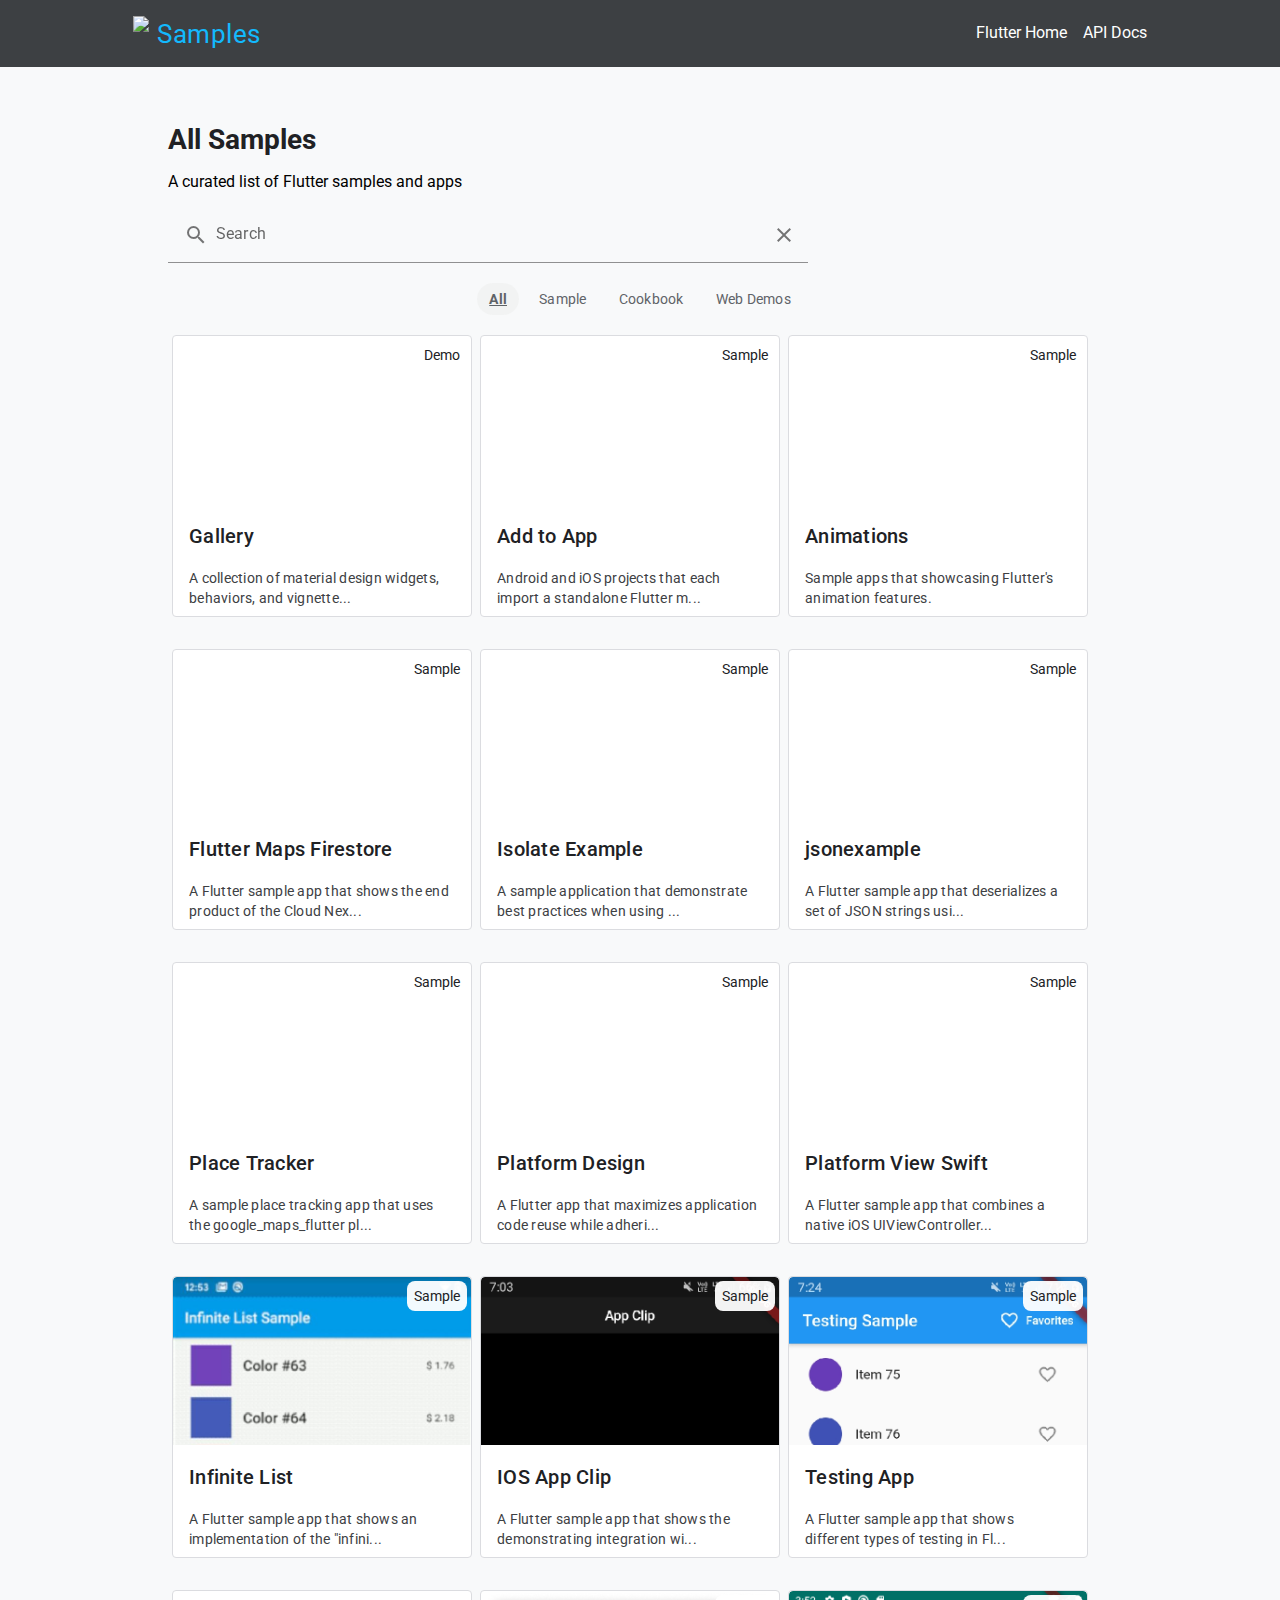
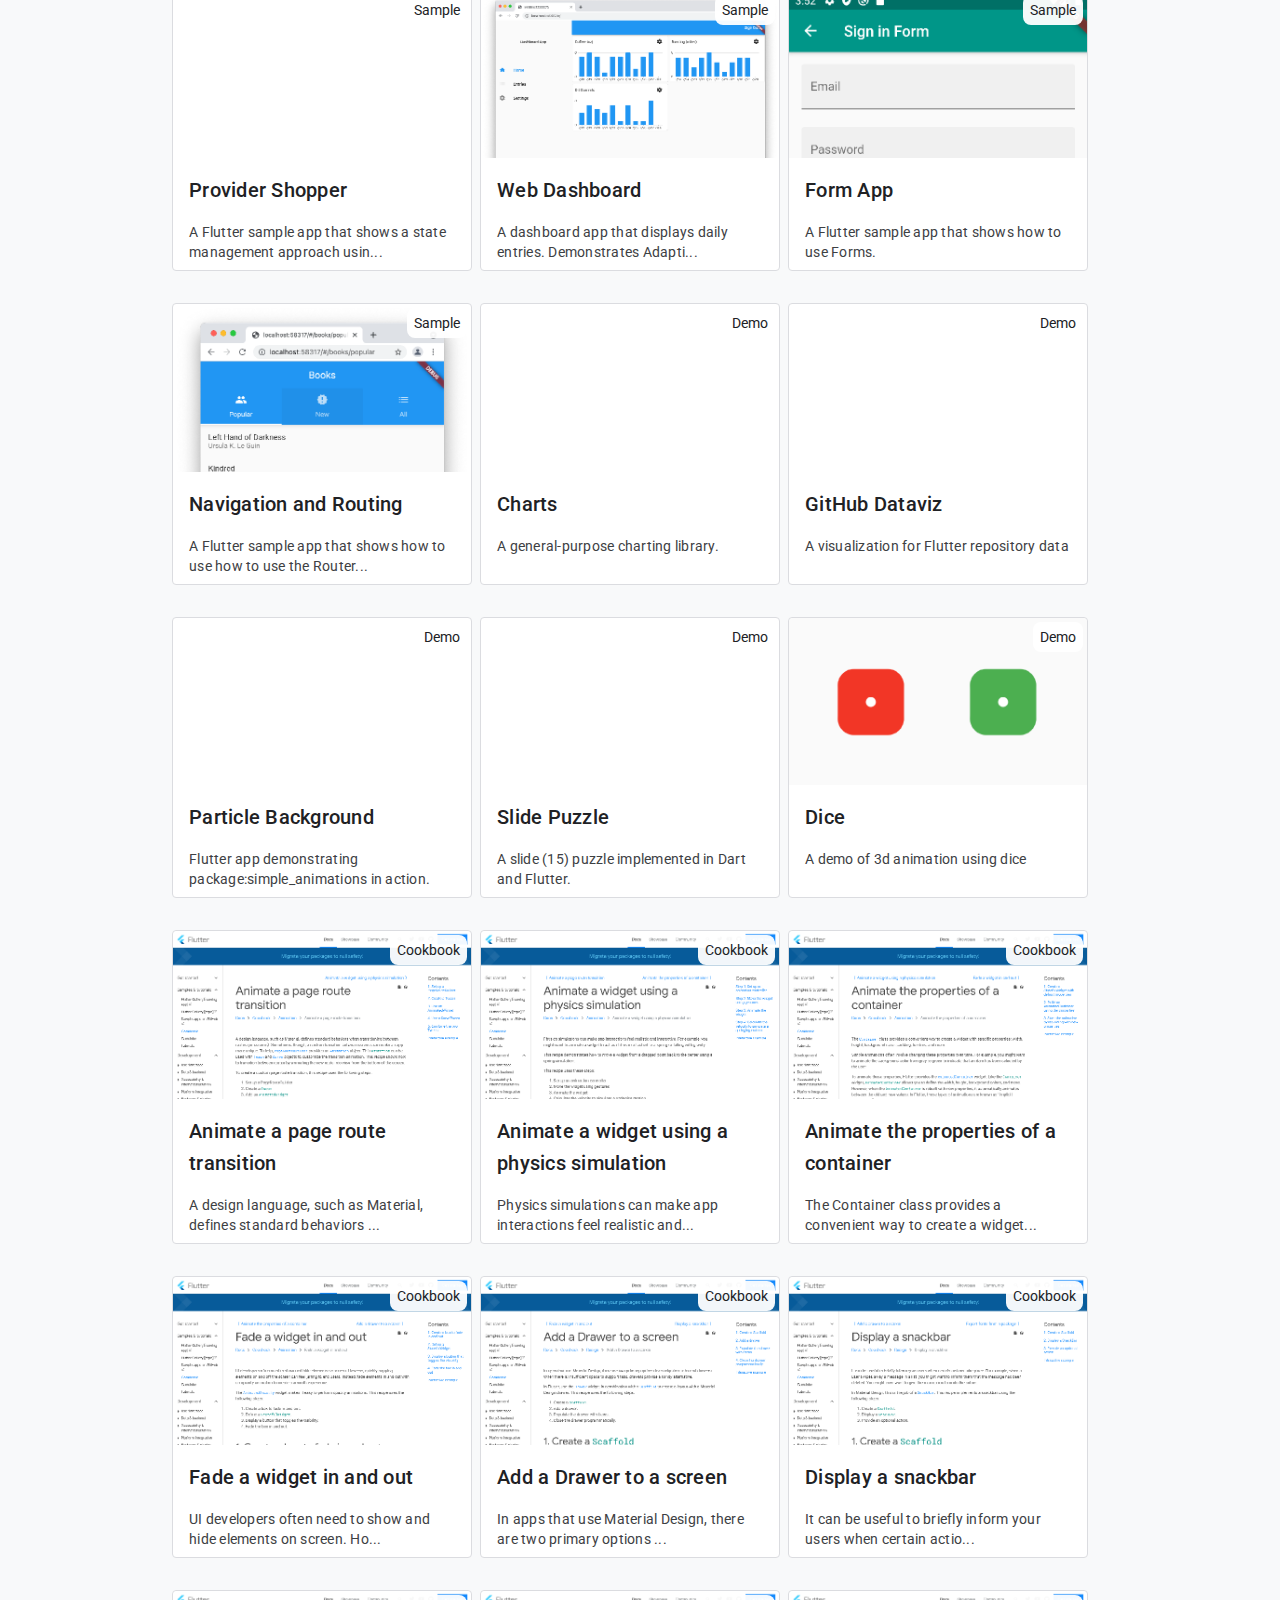
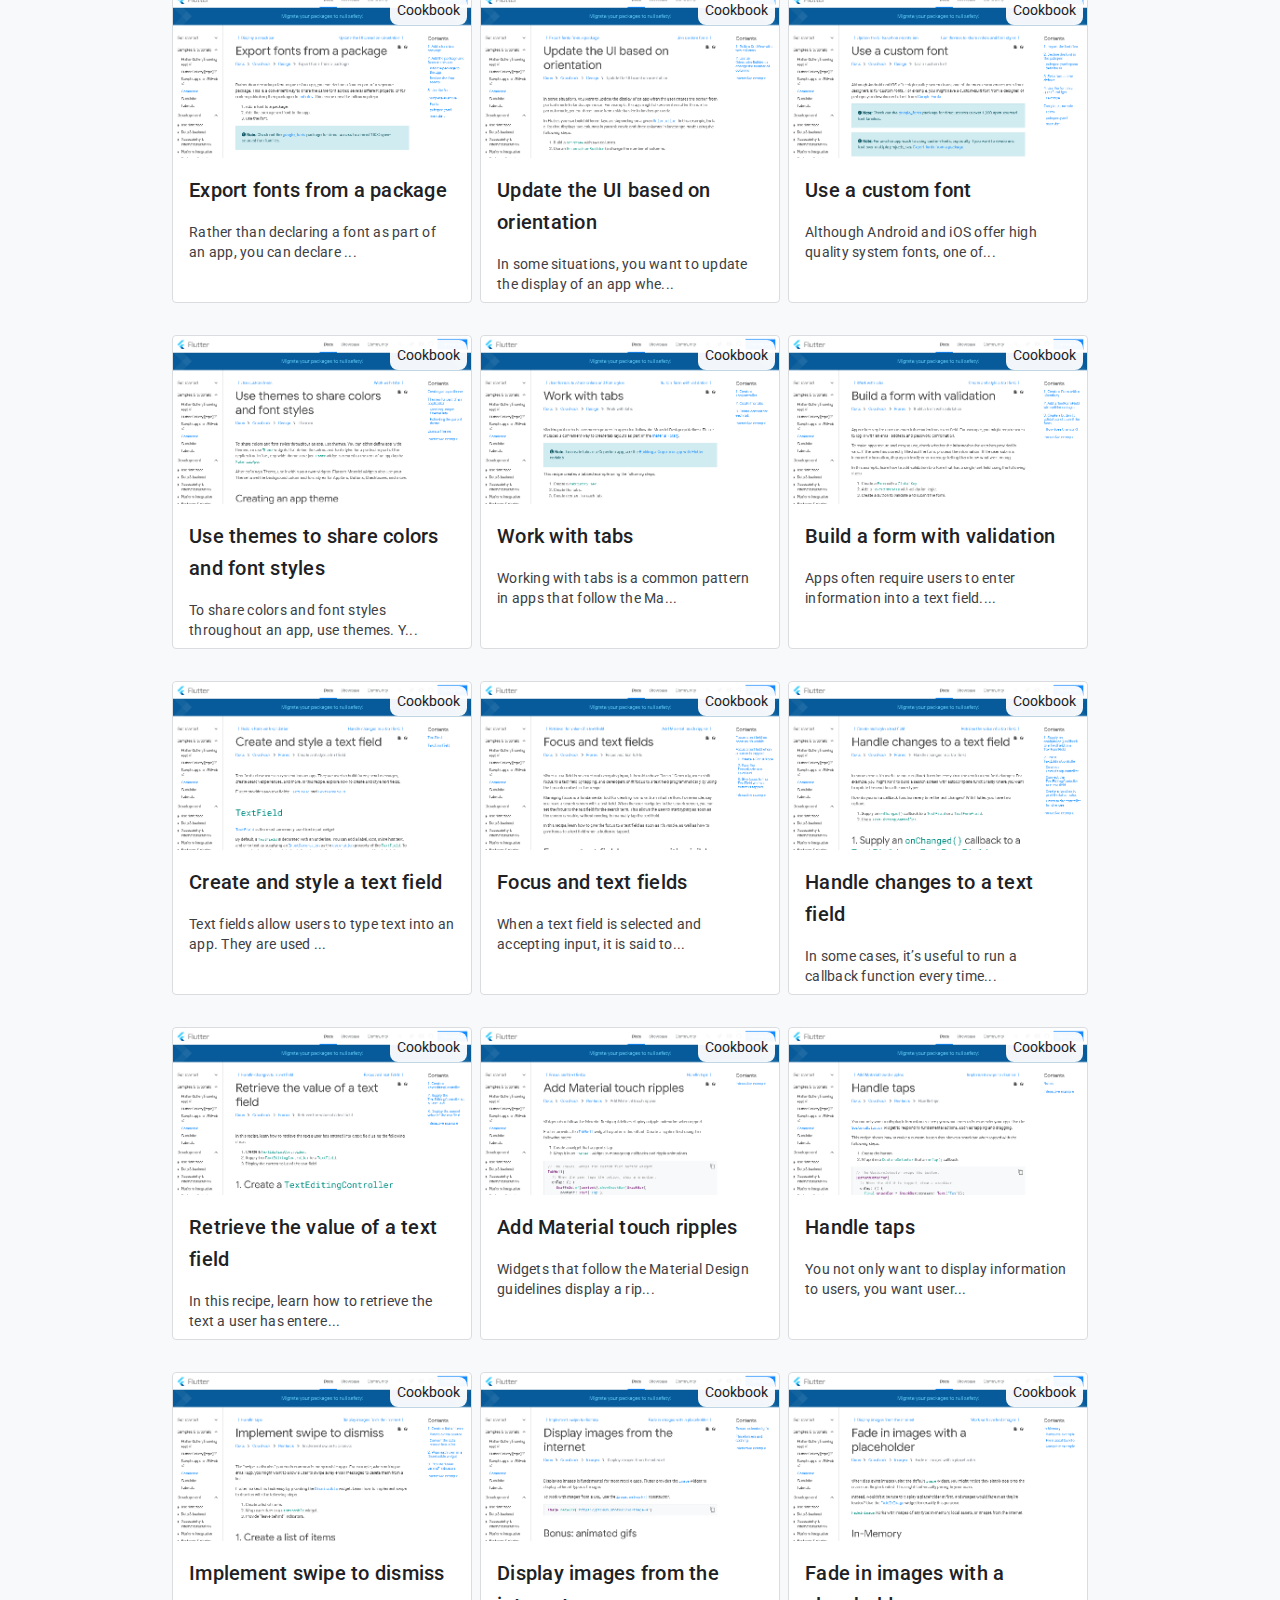
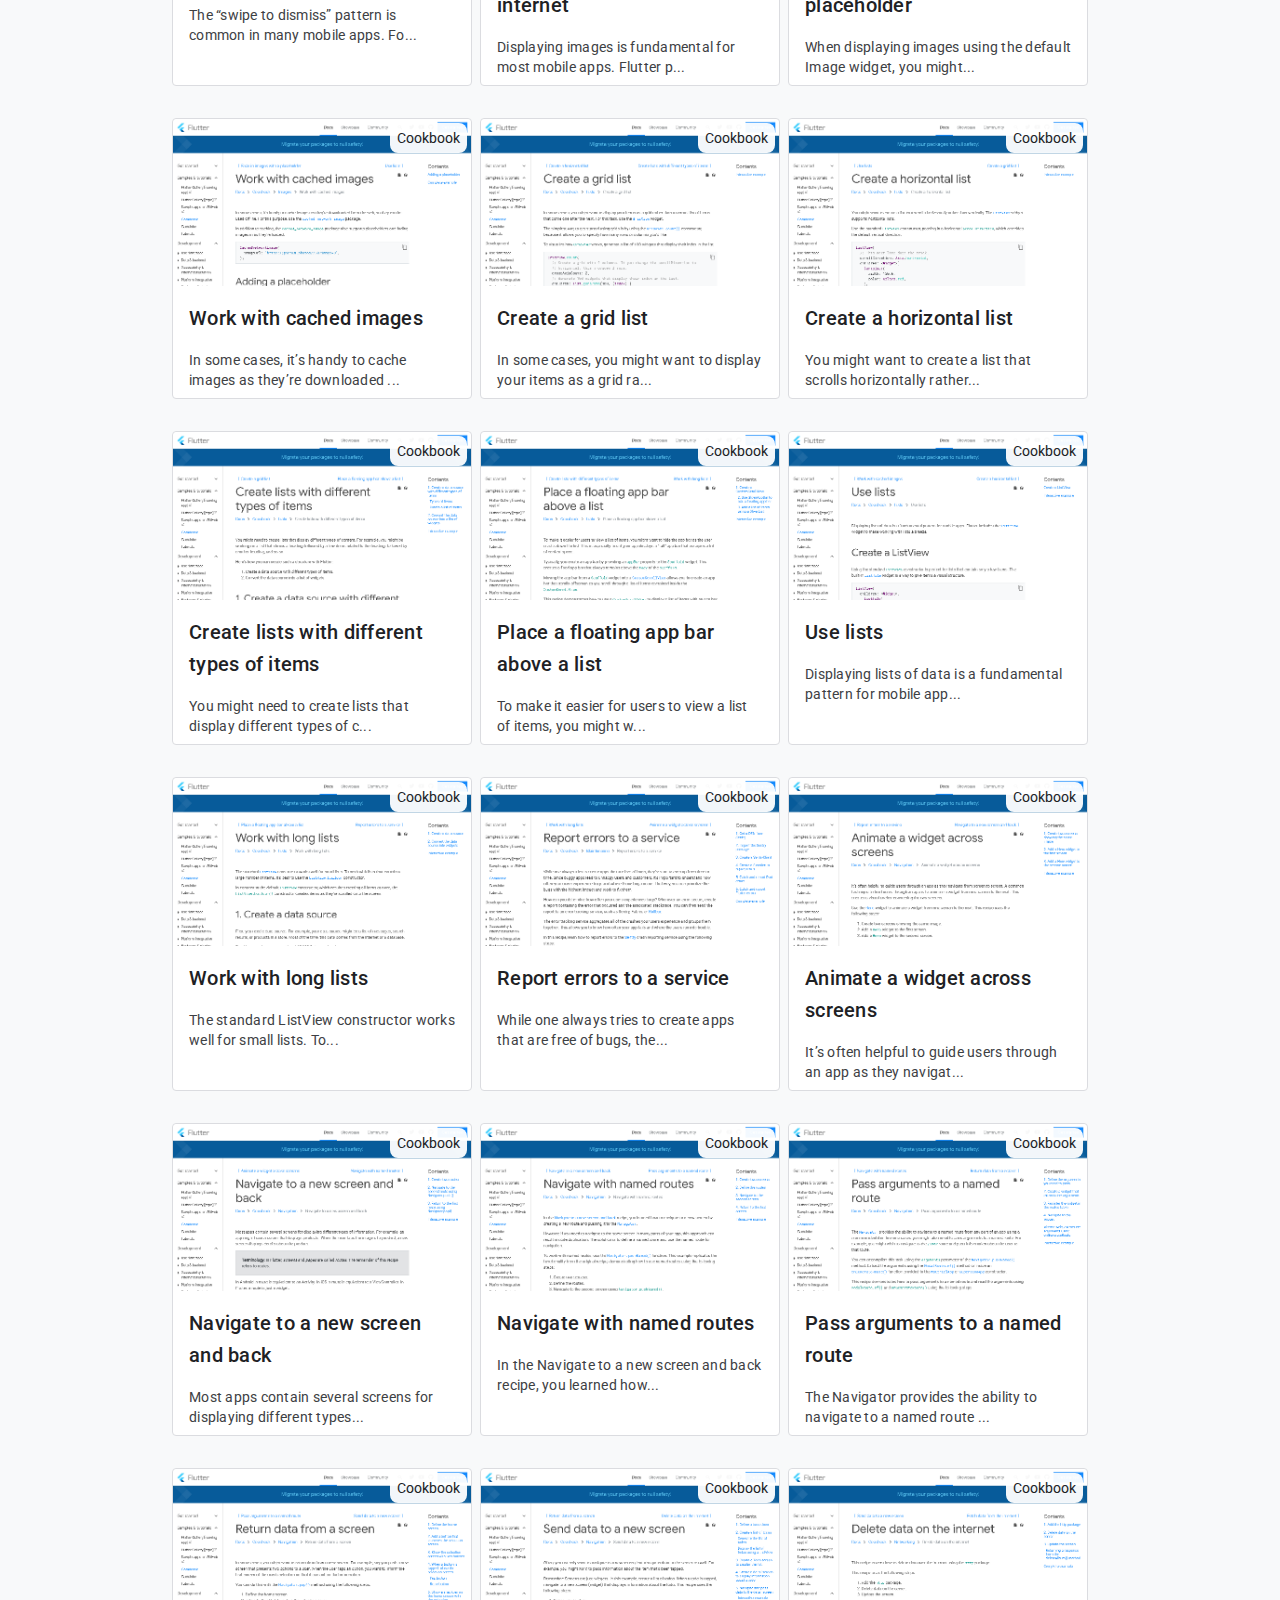
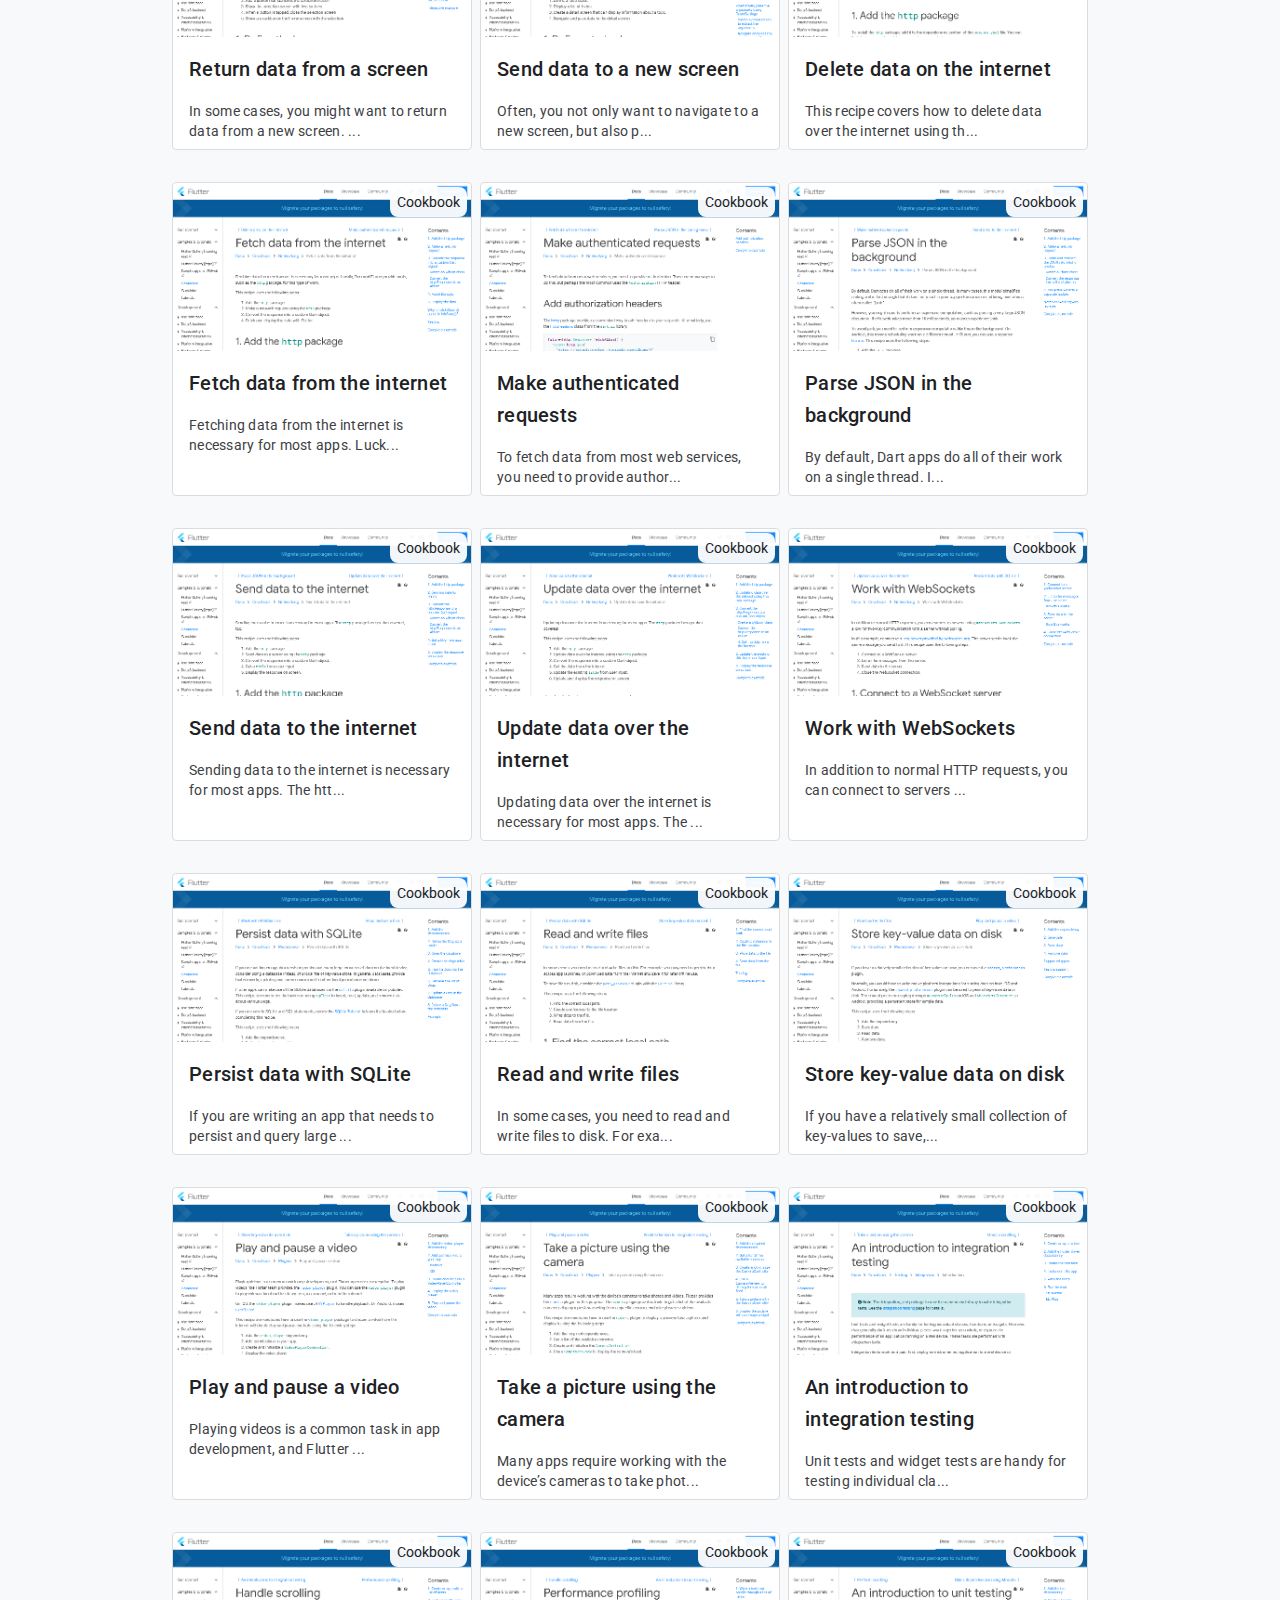
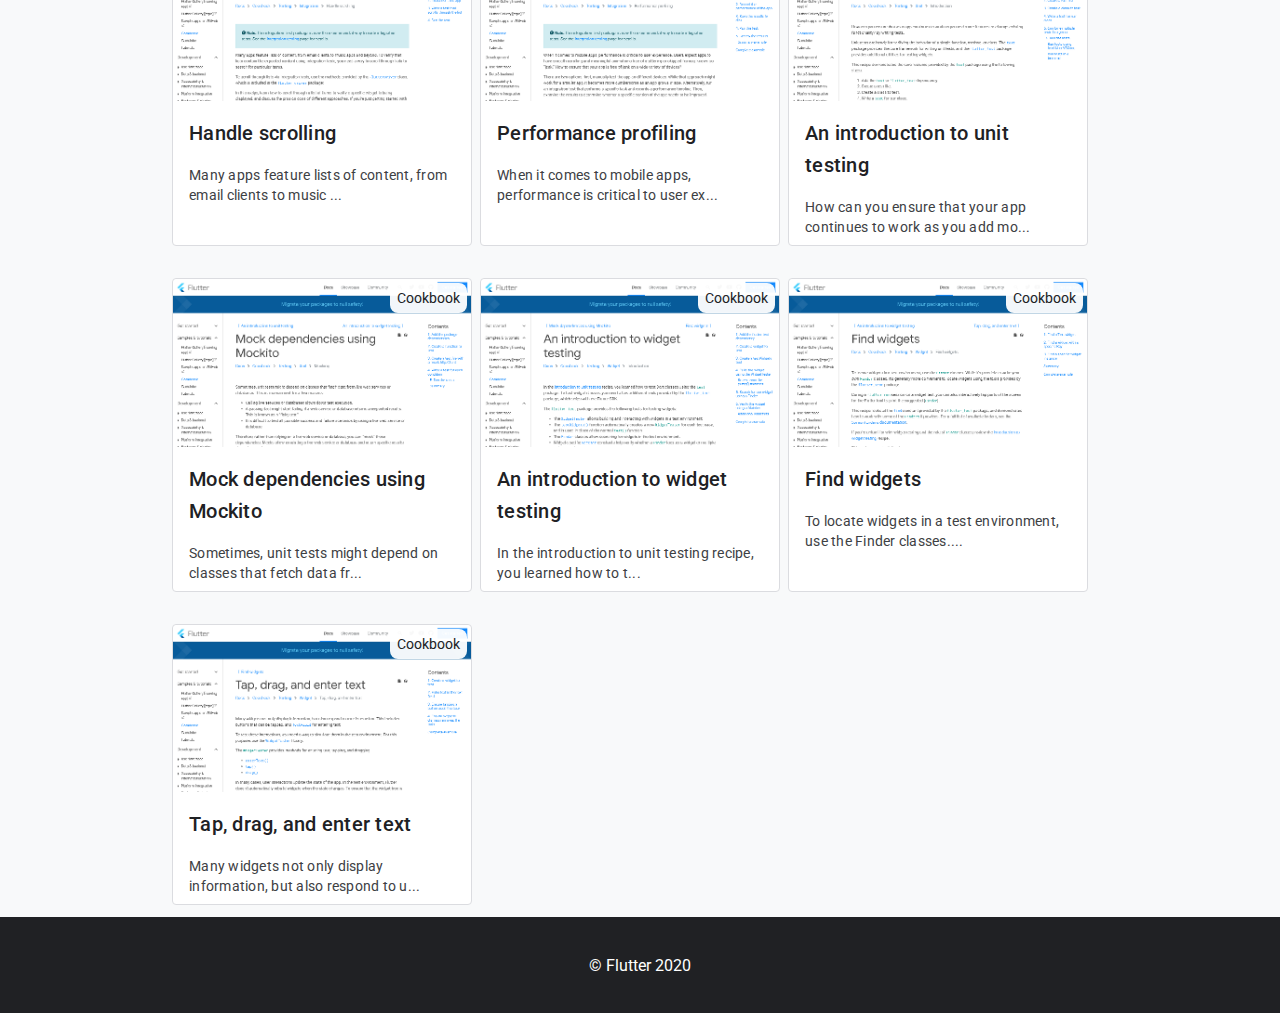
==== commit 19759ccb: "deploy: 4893a24625398bac2e701ada62e7f516057d1207" ====
--- a/index.html
+++ b/index.html
@@ -242,17 +242,6 @@
       </div>
         </div>
       </div>
-      <div class="mdc-card demo-card mdc-elevation--z0" search-attrs="filipino cuisine tag:demo demo tag:flutter create flutter create platform:web web type:demo">
-        <div class="mdc-card__primary-action demo-card__primary-action" tabindex="0" href="filipino_cuisine.html">
-          <div class="mdc-card__media mdc-card__media--16-9 demo-card__media" style="background-image: url('images/filipino_cuisine1_thumb.png');"></div>
-          <div class="demo-card__label type-label">demo</div>
-          <div class="demo-card__primary">
-            <h2 class="demo-card__title mdc-typography mdc-typography--headline6">Filipino Cuisine</h2>
-          </div>
-          <div class="demo-card__secondary mdc-typography mdc-typography--body2">Flutter Create challenge entry
-      </div>
-        </div>
-      </div>
       <div class="mdc-card demo-card mdc-elevation--z0" search-attrs="github dataviz tag:demo demo tag:data data tag:visualization visualization platform:web web type:demo">
         <div class="mdc-card__primary-action demo-card__primary-action" tabindex="0" href="git_hub_dataviz.html">
           <div class="mdc-card__media mdc-card__media--16-9 demo-card__media" style="background-image: url('images/github_dataviz1_thumb.png');"></div>
--- a/styles.css
+++ b/styles.css
@@ -1 +1 @@
-.mdc-button{font-family:Roboto, sans-serif;-moz-osx-font-smoothing:grayscale;-webkit-font-smoothing:antialiased;font-size:.875rem;line-height:2.25rem;font-weight:500;letter-spacing:.0892857143em;text-decoration:none;text-transform:uppercase;padding:0 8px 0 8px;display:inline-flex;position:relative;align-items:center;justify-content:center;box-sizing:border-box;min-width:64px;height:36px;border:none;outline:none;line-height:inherit;user-select:none;-webkit-appearance:none;overflow:hidden;vertical-align:middle;border-radius:4px}.mdc-button::-moz-focus-inner{padding:0;border:0}.mdc-button:active{outline:none}.mdc-button:hover{cursor:pointer}.mdc-button:disabled{background-color:transparent;color:rgba(0,0,0,.37);cursor:default;pointer-events:none}.mdc-button.mdc-button--dense{border-radius:4px}.mdc-button:not(:disabled){background-color:transparent}.mdc-button .mdc-button__icon{margin-left:0;margin-right:8px;display:inline-block;width:18px;height:18px;font-size:18px;vertical-align:top}[dir=rtl] .mdc-button .mdc-button__icon,.mdc-button .mdc-button__icon[dir=rtl]{margin-left:8px;margin-right:0}.mdc-button:not(:disabled){color:#5f6368;color:var(--mdc-theme-primary, #5F6368)}.mdc-button__label+.mdc-button__icon{margin-left:8px;margin-right:0}[dir=rtl] .mdc-button__label+.mdc-button__icon,.mdc-button__label+.mdc-button__icon[dir=rtl]{margin-left:0;margin-right:8px}svg.mdc-button__icon{fill:currentColor}.mdc-button--raised .mdc-button__icon,.mdc-button--unelevated .mdc-button__icon,.mdc-button--outlined .mdc-button__icon{margin-left:-4px;margin-right:8px}[dir=rtl] .mdc-button--raised .mdc-button__icon,.mdc-button--raised .mdc-button__icon[dir=rtl],[dir=rtl] .mdc-button--unelevated .mdc-button__icon,.mdc-button--unelevated .mdc-button__icon[dir=rtl],[dir=rtl] .mdc-button--outlined .mdc-button__icon,.mdc-button--outlined .mdc-button__icon[dir=rtl]{margin-left:8px;margin-right:-4px}.mdc-button--raised .mdc-button__label+.mdc-button__icon,.mdc-button--unelevated .mdc-button__label+.mdc-button__icon,.mdc-button--outlined .mdc-button__label+.mdc-button__icon{margin-left:8px;margin-right:-4px}[dir=rtl] .mdc-button--raised .mdc-button__label+.mdc-button__icon,.mdc-button--raised .mdc-button__label+.mdc-button__icon[dir=rtl],[dir=rtl] .mdc-button--unelevated .mdc-button__label+.mdc-button__icon,.mdc-button--unelevated .mdc-button__label+.mdc-button__icon[dir=rtl],[dir=rtl] .mdc-button--outlined .mdc-button__label+.mdc-button__icon,.mdc-button--outlined .mdc-button__label+.mdc-button__icon[dir=rtl]{margin-left:-4px;margin-right:8px}.mdc-button--raised,.mdc-button--unelevated{padding:0 16px 0 16px}.mdc-button--raised:disabled,.mdc-button--unelevated:disabled{background-color:rgba(0,0,0,.12);color:rgba(0,0,0,.37)}.mdc-button--raised:not(:disabled),.mdc-button--unelevated:not(:disabled){background-color:#5f6368}@supports not (-ms-ime-align: auto){.mdc-button--raised:not(:disabled),.mdc-button--unelevated:not(:disabled){background-color:var(--mdc-theme-primary, #5F6368)}}.mdc-button--raised:not(:disabled),.mdc-button--unelevated:not(:disabled){color:#fff;color:var(--mdc-theme-on-primary, #fff)}.mdc-button--raised{box-shadow:0px 3px 1px -2px rgba(0, 0, 0, 0.2),0px 2px 2px 0px rgba(0, 0, 0, 0.14),0px 1px 5px 0px rgba(0,0,0,.12);transition:box-shadow 280ms cubic-bezier(0.4, 0, 0.2, 1)}.mdc-button--raised:hover,.mdc-button--raised:focus{box-shadow:0px 2px 4px -1px rgba(0, 0, 0, 0.2),0px 4px 5px 0px rgba(0, 0, 0, 0.14),0px 1px 10px 0px rgba(0,0,0,.12)}.mdc-button--raised:active{box-shadow:0px 5px 5px -3px rgba(0, 0, 0, 0.2),0px 8px 10px 1px rgba(0, 0, 0, 0.14),0px 3px 14px 2px rgba(0,0,0,.12)}.mdc-button--raised:disabled{box-shadow:0px 0px 0px 0px rgba(0, 0, 0, 0.2),0px 0px 0px 0px rgba(0, 0, 0, 0.14),0px 0px 0px 0px rgba(0,0,0,.12)}.mdc-button--outlined{border-style:solid;padding:0 15px 0 15px;border-width:1px}.mdc-button--outlined:disabled{border-color:rgba(0,0,0,.37)}.mdc-button--outlined:not(:disabled){border-color:#5f6368;border-color:var(--mdc-theme-primary, #5F6368)}.mdc-button--dense{height:32px;font-size:.8125rem}@keyframes mdc-ripple-fg-radius-in{from{animation-timing-function:cubic-bezier(0.4, 0, 0.2, 1);transform:translate(var(--mdc-ripple-fg-translate-start, 0)) scale(1)}to{transform:translate(var(--mdc-ripple-fg-translate-end, 0)) scale(var(--mdc-ripple-fg-scale, 1))}}@keyframes mdc-ripple-fg-opacity-in{from{animation-timing-function:linear;opacity:0}to{opacity:var(--mdc-ripple-fg-opacity, 0)}}@keyframes mdc-ripple-fg-opacity-out{from{animation-timing-function:linear;opacity:var(--mdc-ripple-fg-opacity, 0)}to{opacity:0}}.mdc-ripple-surface--test-edge-var-bug{--mdc-ripple-surface-test-edge-var: 1px solid #000;visibility:hidden}.mdc-ripple-surface--test-edge-var-bug::before{border:var(--mdc-ripple-surface-test-edge-var)}.mdc-button{--mdc-ripple-fg-size: 0;--mdc-ripple-left: 0;--mdc-ripple-top: 0;--mdc-ripple-fg-scale: 1;--mdc-ripple-fg-translate-end: 0;--mdc-ripple-fg-translate-start: 0;-webkit-tap-highlight-color:rgba(0,0,0,0)}.mdc-button::before,.mdc-button::after{position:absolute;border-radius:50%;opacity:0;pointer-events:none;content:""}.mdc-button::before{transition:opacity 15ms linear,background-color 15ms linear;z-index:1}.mdc-button.mdc-ripple-upgraded::before{transform:scale(var(--mdc-ripple-fg-scale, 1))}.mdc-button.mdc-ripple-upgraded::after{top:0;left:0;transform:scale(0);transform-origin:center center}.mdc-button.mdc-ripple-upgraded--unbounded::after{top:var(--mdc-ripple-top, 0);left:var(--mdc-ripple-left, 0)}.mdc-button.mdc-ripple-upgraded--foreground-activation::after{animation:mdc-ripple-fg-radius-in 225ms forwards,mdc-ripple-fg-opacity-in 75ms forwards}.mdc-button.mdc-ripple-upgraded--foreground-deactivation::after{animation:mdc-ripple-fg-opacity-out 150ms;transform:translate(var(--mdc-ripple-fg-translate-end, 0)) scale(var(--mdc-ripple-fg-scale, 1))}.mdc-button::before,.mdc-button::after{top:calc(50% - 100%);left:calc(50% - 100%);width:200%;height:200%}.mdc-button.mdc-ripple-upgraded::after{width:var(--mdc-ripple-fg-size, 100%);height:var(--mdc-ripple-fg-size, 100%)}.mdc-button::before,.mdc-button::after{background-color:#5f6368}@supports not (-ms-ime-align: auto){.mdc-button::before,.mdc-button::after{background-color:var(--mdc-theme-primary, #5F6368)}}.mdc-button:hover::before{opacity:.04}.mdc-button:not(.mdc-ripple-upgraded):focus::before,.mdc-button.mdc-ripple-upgraded--background-focused::before{transition-duration:75ms;opacity:.12}.mdc-button:not(.mdc-ripple-upgraded)::after{transition:opacity 150ms linear}.mdc-button:not(.mdc-ripple-upgraded):active::after{transition-duration:75ms;opacity:.12}.mdc-button.mdc-ripple-upgraded{--mdc-ripple-fg-opacity: 0.12}.mdc-button--raised::before,.mdc-button--raised::after,.mdc-button--unelevated::before,.mdc-button--unelevated::after{background-color:#fff}@supports not (-ms-ime-align: auto){.mdc-button--raised::before,.mdc-button--raised::after,.mdc-button--unelevated::before,.mdc-button--unelevated::after{background-color:var(--mdc-theme-on-primary, #fff)}}.mdc-button--raised:hover::before,.mdc-button--unelevated:hover::before{opacity:.08}.mdc-button--raised:not(.mdc-ripple-upgraded):focus::before,.mdc-button--raised.mdc-ripple-upgraded--background-focused::before,.mdc-button--unelevated:not(.mdc-ripple-upgraded):focus::before,.mdc-button--unelevated.mdc-ripple-upgraded--background-focused::before{transition-duration:75ms;opacity:.24}.mdc-button--raised:not(.mdc-ripple-upgraded)::after,.mdc-button--unelevated:not(.mdc-ripple-upgraded)::after{transition:opacity 150ms linear}.mdc-button--raised:not(.mdc-ripple-upgraded):active::after,.mdc-button--unelevated:not(.mdc-ripple-upgraded):active::after{transition-duration:75ms;opacity:.24}.mdc-button--raised.mdc-ripple-upgraded,.mdc-button--unelevated.mdc-ripple-upgraded{--mdc-ripple-fg-opacity: 0.24}.mdc-card{border-radius:4px;background-color:#fff;background-color:var(--mdc-theme-surface, #fff);box-shadow:0px 2px 1px -1px rgba(0, 0, 0, 0.2),0px 1px 1px 0px rgba(0, 0, 0, 0.14),0px 1px 3px 0px rgba(0,0,0,.12);display:flex;flex-direction:column;box-sizing:border-box}.mdc-card--outlined{box-shadow:0px 0px 0px 0px rgba(0, 0, 0, 0.2),0px 0px 0px 0px rgba(0, 0, 0, 0.14),0px 0px 0px 0px rgba(0,0,0,.12);border-width:1px;border-style:solid;border-color:#e0e0e0}.mdc-card__media{position:relative;box-sizing:border-box;background-repeat:no-repeat;background-position:center;background-size:cover}.mdc-card__media::before{display:block;content:""}.mdc-card__media:first-child{border-top-left-radius:inherit;border-top-right-radius:inherit}.mdc-card__media:last-child{border-bottom-left-radius:inherit;border-bottom-right-radius:inherit}.mdc-card__media--square::before{margin-top:100%}.mdc-card__media--16-9::before{margin-top:56.25%}.mdc-card__media-content{position:absolute;top:0;right:0;bottom:0;left:0;box-sizing:border-box}.mdc-card__primary-action{display:flex;flex-direction:column;box-sizing:border-box;position:relative;outline:none;color:inherit;text-decoration:none;cursor:pointer;overflow:hidden}.mdc-card__primary-action:first-child{border-top-left-radius:inherit;border-top-right-radius:inherit}.mdc-card__primary-action:last-child{border-bottom-left-radius:inherit;border-bottom-right-radius:inherit}.mdc-card__actions{display:flex;flex-direction:row;align-items:center;box-sizing:border-box;min-height:52px;padding:8px}.mdc-card__actions--full-bleed{padding:0}.mdc-card__action-buttons,.mdc-card__action-icons{display:flex;flex-direction:row;align-items:center;box-sizing:border-box}.mdc-card__action-icons{color:rgba(0,0,0,.6);flex-grow:1;justify-content:flex-end}.mdc-card__action-buttons+.mdc-card__action-icons{margin-left:16px;margin-right:0}[dir=rtl] .mdc-card__action-buttons+.mdc-card__action-icons,.mdc-card__action-buttons+.mdc-card__action-icons[dir=rtl]{margin-left:0;margin-right:16px}.mdc-card__action{display:inline-flex;flex-direction:row;align-items:center;box-sizing:border-box;justify-content:center;cursor:pointer;user-select:none}.mdc-card__action:focus{outline:none}.mdc-card__action--button{margin-left:0;margin-right:8px;padding:0 8px}[dir=rtl] .mdc-card__action--button,.mdc-card__action--button[dir=rtl]{margin-left:8px;margin-right:0}.mdc-card__action--button:last-child{margin-left:0;margin-right:0}[dir=rtl] .mdc-card__action--button:last-child,.mdc-card__action--button:last-child[dir=rtl]{margin-left:0;margin-right:0}.mdc-card__actions--full-bleed .mdc-card__action--button{justify-content:space-between;width:100%;height:auto;max-height:none;margin:0;padding:8px 16px;text-align:left}[dir=rtl] .mdc-card__actions--full-bleed .mdc-card__action--button,.mdc-card__actions--full-bleed .mdc-card__action--button[dir=rtl]{text-align:right}.mdc-card__action--icon{margin:-6px 0;padding:12px}.mdc-card__action--icon:not(:disabled){color:rgba(0,0,0,.6)}.mdc-card__primary-action{--mdc-ripple-fg-size: 0;--mdc-ripple-left: 0;--mdc-ripple-top: 0;--mdc-ripple-fg-scale: 1;--mdc-ripple-fg-translate-end: 0;--mdc-ripple-fg-translate-start: 0;-webkit-tap-highlight-color:rgba(0,0,0,0)}.mdc-card__primary-action::before,.mdc-card__primary-action::after{position:absolute;border-radius:50%;opacity:0;pointer-events:none;content:""}.mdc-card__primary-action::before{transition:opacity 15ms linear,background-color 15ms linear;z-index:1}.mdc-card__primary-action.mdc-ripple-upgraded::before{transform:scale(var(--mdc-ripple-fg-scale, 1))}.mdc-card__primary-action.mdc-ripple-upgraded::after{top:0;left:0;transform:scale(0);transform-origin:center center}.mdc-card__primary-action.mdc-ripple-upgraded--unbounded::after{top:var(--mdc-ripple-top, 0);left:var(--mdc-ripple-left, 0)}.mdc-card__primary-action.mdc-ripple-upgraded--foreground-activation::after{animation:mdc-ripple-fg-radius-in 225ms forwards,mdc-ripple-fg-opacity-in 75ms forwards}.mdc-card__primary-action.mdc-ripple-upgraded--foreground-deactivation::after{animation:mdc-ripple-fg-opacity-out 150ms;transform:translate(var(--mdc-ripple-fg-translate-end, 0)) scale(var(--mdc-ripple-fg-scale, 1))}.mdc-card__primary-action::before,.mdc-card__primary-action::after{top:calc(50% - 100%);left:calc(50% - 100%);width:200%;height:200%}.mdc-card__primary-action.mdc-ripple-upgraded::after{width:var(--mdc-ripple-fg-size, 100%);height:var(--mdc-ripple-fg-size, 100%)}.mdc-card__primary-action::before,.mdc-card__primary-action::after{background-color:#000}.mdc-card__primary-action:hover::before{opacity:.04}.mdc-card__primary-action:not(.mdc-ripple-upgraded):focus::before,.mdc-card__primary-action.mdc-ripple-upgraded--background-focused::before{transition-duration:75ms;opacity:.12}.mdc-card__primary-action:not(.mdc-ripple-upgraded)::after{transition:opacity 150ms linear}.mdc-card__primary-action:not(.mdc-ripple-upgraded):active::after{transition-duration:75ms;opacity:.12}.mdc-card__primary-action.mdc-ripple-upgraded{--mdc-ripple-fg-opacity: 0.12}@keyframes mdc-checkbox-unchecked-checked-checkmark-path{0%,50%{stroke-dashoffset:29.7833385}50%{animation-timing-function:cubic-bezier(0, 0, 0.2, 1)}100%{stroke-dashoffset:0}}@keyframes mdc-checkbox-unchecked-indeterminate-mixedmark{0%,68.2%{transform:scaleX(0)}68.2%{animation-timing-function:cubic-bezier(0, 0, 0, 1)}100%{transform:scaleX(1)}}@keyframes mdc-checkbox-checked-unchecked-checkmark-path{from{animation-timing-function:cubic-bezier(0.4, 0, 1, 1);opacity:1;stroke-dashoffset:0}to{opacity:0;stroke-dashoffset:-29.7833385}}@keyframes mdc-checkbox-checked-indeterminate-checkmark{from{animation-timing-function:cubic-bezier(0, 0, 0.2, 1);transform:rotate(0deg);opacity:1}to{transform:rotate(45deg);opacity:0}}@keyframes mdc-checkbox-indeterminate-checked-checkmark{from{animation-timing-function:cubic-bezier(0.14, 0, 0, 1);transform:rotate(45deg);opacity:0}to{transform:rotate(360deg);opacity:1}}@keyframes mdc-checkbox-checked-indeterminate-mixedmark{from{animation-timing-function:mdc-animation-deceleration-curve-timing-function;transform:rotate(-45deg);opacity:0}to{transform:rotate(0deg);opacity:1}}@keyframes mdc-checkbox-indeterminate-checked-mixedmark{from{animation-timing-function:cubic-bezier(0.14, 0, 0, 1);transform:rotate(0deg);opacity:1}to{transform:rotate(315deg);opacity:0}}@keyframes mdc-checkbox-indeterminate-unchecked-mixedmark{0%{animation-timing-function:linear;transform:scaleX(1);opacity:1}32.8%,100%{transform:scaleX(0);opacity:0}}.mdc-checkbox{display:inline-block;position:relative;flex:0 0 18px;box-sizing:content-box;width:18px;height:18px;line-height:0;white-space:nowrap;cursor:pointer;vertical-align:bottom}.mdc-checkbox .mdc-checkbox__native-control:checked~.mdc-checkbox__background::before,.mdc-checkbox .mdc-checkbox__native-control:indeterminate~.mdc-checkbox__background::before{background-color:#02569b}@supports not (-ms-ime-align: auto){.mdc-checkbox .mdc-checkbox__native-control:checked~.mdc-checkbox__background::before,.mdc-checkbox .mdc-checkbox__native-control:indeterminate~.mdc-checkbox__background::before{background-color:var(--mdc-theme-secondary, #02569B)}}.mdc-checkbox.mdc-checkbox--selected::before,.mdc-checkbox.mdc-checkbox--selected::after{background-color:#02569b}@supports not (-ms-ime-align: auto){.mdc-checkbox.mdc-checkbox--selected::before,.mdc-checkbox.mdc-checkbox--selected::after{background-color:var(--mdc-theme-secondary, #02569B)}}.mdc-checkbox.mdc-checkbox--selected:hover::before{opacity:.04}.mdc-checkbox.mdc-checkbox--selected:not(.mdc-ripple-upgraded):focus::before,.mdc-checkbox.mdc-checkbox--selected.mdc-ripple-upgraded--background-focused::before{transition-duration:75ms;opacity:.12}.mdc-checkbox.mdc-checkbox--selected:not(.mdc-ripple-upgraded)::after{transition:opacity 150ms linear}.mdc-checkbox.mdc-checkbox--selected:not(.mdc-ripple-upgraded):active::after{transition-duration:75ms;opacity:.12}.mdc-checkbox.mdc-checkbox--selected.mdc-ripple-upgraded{--mdc-ripple-fg-opacity: 0.12}.mdc-checkbox.mdc-ripple-upgraded--background-focused.mdc-checkbox--selected::before,.mdc-checkbox.mdc-ripple-upgraded--background-focused.mdc-checkbox--selected::after{background-color:#02569b}@supports not (-ms-ime-align: auto){.mdc-checkbox.mdc-ripple-upgraded--background-focused.mdc-checkbox--selected::before,.mdc-checkbox.mdc-ripple-upgraded--background-focused.mdc-checkbox--selected::after{background-color:var(--mdc-theme-secondary, #02569B)}}.mdc-checkbox__native-control:enabled:not(:checked):not(:indeterminate)~.mdc-checkbox__background{border-color:rgba(0,0,0,.54);background-color:transparent}.mdc-checkbox__native-control:enabled:checked~.mdc-checkbox__background,.mdc-checkbox__native-control:enabled:indeterminate~.mdc-checkbox__background{border-color:#02569b;border-color:var(--mdc-theme-secondary, #02569B);background-color:#02569b;background-color:var(--mdc-theme-secondary, #02569B)}@keyframes mdc-checkbox-fade-in-background-ukw808i{0%{border-color:rgba(0,0,0,.54);background-color:transparent}50%{border-color:#02569b;border-color:var(--mdc-theme-secondary, #02569B);background-color:#02569b;background-color:var(--mdc-theme-secondary, #02569B)}}@keyframes mdc-checkbox-fade-out-background-ukw808i{0%,80%{border-color:#02569b;border-color:var(--mdc-theme-secondary, #02569B);background-color:#02569b;background-color:var(--mdc-theme-secondary, #02569B)}100%{border-color:rgba(0,0,0,.54);background-color:transparent}}.mdc-checkbox--anim-unchecked-checked .mdc-checkbox__native-control:enabled~.mdc-checkbox__background,.mdc-checkbox--anim-unchecked-indeterminate .mdc-checkbox__native-control:enabled~.mdc-checkbox__background{animation-name:mdc-checkbox-fade-in-background-ukw808i}.mdc-checkbox--anim-checked-unchecked .mdc-checkbox__native-control:enabled~.mdc-checkbox__background,.mdc-checkbox--anim-indeterminate-unchecked .mdc-checkbox__native-control:enabled~.mdc-checkbox__background{animation-name:mdc-checkbox-fade-out-background-ukw808i}.mdc-checkbox__checkmark{color:#fff}.mdc-checkbox__mixedmark{border-color:#fff}.mdc-checkbox__native-control[disabled]:not(:checked):not(:indeterminate)~.mdc-checkbox__background{border-color:rgba(0,0,0,.26)}.mdc-checkbox__native-control[disabled]:checked~.mdc-checkbox__background,.mdc-checkbox__native-control[disabled]:indeterminate~.mdc-checkbox__background{border-color:transparent;background-color:rgba(0,0,0,.26)}@media screen and (-ms-high-contrast: active){.mdc-checkbox__mixedmark{margin:0 1px}}.mdc-checkbox--disabled{cursor:default;pointer-events:none}.mdc-checkbox__background{display:inline-flex;position:absolute;align-items:center;justify-content:center;box-sizing:border-box;width:18px;height:18px;border:2px solid currentColor;border-radius:2px;background-color:transparent;pointer-events:none;will-change:background-color,border-color;transition:background-color 90ms 0ms cubic-bezier(0.4, 0, 0.6, 1),border-color 90ms 0ms cubic-bezier(0.4, 0, 0.6, 1)}.mdc-checkbox__background .mdc-checkbox__background::before{background-color:#000}@supports not (-ms-ime-align: auto){.mdc-checkbox__background .mdc-checkbox__background::before{background-color:var(--mdc-theme-on-surface, #000)}}.mdc-checkbox__checkmark{position:absolute;top:0;right:0;bottom:0;left:0;width:100%;opacity:0;transition:opacity 180ms 0ms cubic-bezier(0.4, 0, 0.6, 1)}.mdc-checkbox--upgraded .mdc-checkbox__checkmark{opacity:1}.mdc-checkbox__checkmark-path{transition:stroke-dashoffset 180ms 0ms cubic-bezier(0.4, 0, 0.6, 1);stroke:currentColor;stroke-width:3.12px;stroke-dashoffset:29.7833385;stroke-dasharray:29.7833385}.mdc-checkbox__mixedmark{width:100%;height:0;transform:scaleX(0) rotate(0deg);border-width:1px;border-style:solid;opacity:0;transition:opacity 90ms 0ms cubic-bezier(0.4, 0, 0.6, 1),transform 90ms 0ms cubic-bezier(0.4, 0, 0.6, 1)}.mdc-checkbox--upgraded .mdc-checkbox__background,.mdc-checkbox--upgraded .mdc-checkbox__checkmark,.mdc-checkbox--upgraded .mdc-checkbox__checkmark-path,.mdc-checkbox--upgraded .mdc-checkbox__mixedmark{transition:none !important}.mdc-checkbox--anim-unchecked-checked .mdc-checkbox__background,.mdc-checkbox--anim-unchecked-indeterminate .mdc-checkbox__background,.mdc-checkbox--anim-checked-unchecked .mdc-checkbox__background,.mdc-checkbox--anim-indeterminate-unchecked .mdc-checkbox__background{animation-duration:180ms;animation-timing-function:linear}.mdc-checkbox--anim-unchecked-checked .mdc-checkbox__checkmark-path{animation:mdc-checkbox-unchecked-checked-checkmark-path 180ms linear 0s;transition:none}.mdc-checkbox--anim-unchecked-indeterminate .mdc-checkbox__mixedmark{animation:mdc-checkbox-unchecked-indeterminate-mixedmark 90ms linear 0s;transition:none}.mdc-checkbox--anim-checked-unchecked .mdc-checkbox__checkmark-path{animation:mdc-checkbox-checked-unchecked-checkmark-path 90ms linear 0s;transition:none}.mdc-checkbox--anim-checked-indeterminate .mdc-checkbox__checkmark{animation:mdc-checkbox-checked-indeterminate-checkmark 90ms linear 0s;transition:none}.mdc-checkbox--anim-checked-indeterminate .mdc-checkbox__mixedmark{animation:mdc-checkbox-checked-indeterminate-mixedmark 90ms linear 0s;transition:none}.mdc-checkbox--anim-indeterminate-checked .mdc-checkbox__checkmark{animation:mdc-checkbox-indeterminate-checked-checkmark 500ms linear 0s;transition:none}.mdc-checkbox--anim-indeterminate-checked .mdc-checkbox__mixedmark{animation:mdc-checkbox-indeterminate-checked-mixedmark 500ms linear 0s;transition:none}.mdc-checkbox--anim-indeterminate-unchecked .mdc-checkbox__mixedmark{animation:mdc-checkbox-indeterminate-unchecked-mixedmark 300ms linear 0s;transition:none}.mdc-checkbox__native-control:checked~.mdc-checkbox__background,.mdc-checkbox__native-control:indeterminate~.mdc-checkbox__background{transition:border-color 90ms 0ms cubic-bezier(0, 0, 0.2, 1),background-color 90ms 0ms cubic-bezier(0, 0, 0.2, 1)}.mdc-checkbox__native-control:checked~.mdc-checkbox__background .mdc-checkbox__checkmark-path,.mdc-checkbox__native-control:indeterminate~.mdc-checkbox__background .mdc-checkbox__checkmark-path{stroke-dashoffset:0}.mdc-checkbox__background::before{position:absolute;transform:scale(0, 0);border-radius:50%;opacity:0;pointer-events:none;content:"";will-change:opacity,transform;transition:opacity 90ms 0ms cubic-bezier(0.4, 0, 0.6, 1),transform 90ms 0ms cubic-bezier(0.4, 0, 0.6, 1)}.mdc-checkbox__native-control:focus~.mdc-checkbox__background::before{transform:scale(1);opacity:.12;transition:opacity 80ms 0ms cubic-bezier(0, 0, 0.2, 1),transform 80ms 0ms cubic-bezier(0, 0, 0.2, 1)}.mdc-checkbox__native-control{position:absolute;top:0;left:0;width:100%;height:100%;margin:0;padding:0;opacity:0;cursor:inherit}.mdc-checkbox__native-control:disabled{cursor:default;pointer-events:none}.mdc-checkbox__native-control:checked~.mdc-checkbox__background .mdc-checkbox__checkmark{transition:opacity 180ms 0ms cubic-bezier(0, 0, 0.2, 1),transform 180ms 0ms cubic-bezier(0, 0, 0.2, 1);opacity:1}.mdc-checkbox__native-control:checked~.mdc-checkbox__background .mdc-checkbox__mixedmark{transform:scaleX(1) rotate(-45deg)}.mdc-checkbox__native-control:indeterminate~.mdc-checkbox__background .mdc-checkbox__checkmark{transform:rotate(45deg);opacity:0;transition:opacity 90ms 0ms cubic-bezier(0.4, 0, 0.6, 1),transform 90ms 0ms cubic-bezier(0.4, 0, 0.6, 1)}.mdc-checkbox__native-control:indeterminate~.mdc-checkbox__background .mdc-checkbox__mixedmark{transform:scaleX(1) rotate(0deg);opacity:1}.mdc-checkbox{--mdc-ripple-fg-size: 0;--mdc-ripple-left: 0;--mdc-ripple-top: 0;--mdc-ripple-fg-scale: 1;--mdc-ripple-fg-translate-end: 0;--mdc-ripple-fg-translate-start: 0;-webkit-tap-highlight-color:rgba(0,0,0,0);padding:11px}.mdc-checkbox::before,.mdc-checkbox::after{position:absolute;border-radius:50%;opacity:0;pointer-events:none;content:""}.mdc-checkbox::before{transition:opacity 15ms linear,background-color 15ms linear;z-index:1}.mdc-checkbox.mdc-ripple-upgraded::before{transform:scale(var(--mdc-ripple-fg-scale, 1))}.mdc-checkbox.mdc-ripple-upgraded::after{top:0;left:0;transform:scale(0);transform-origin:center center}.mdc-checkbox.mdc-ripple-upgraded--unbounded::after{top:var(--mdc-ripple-top, 0);left:var(--mdc-ripple-left, 0)}.mdc-checkbox.mdc-ripple-upgraded--foreground-activation::after{animation:mdc-ripple-fg-radius-in 225ms forwards,mdc-ripple-fg-opacity-in 75ms forwards}.mdc-checkbox.mdc-ripple-upgraded--foreground-deactivation::after{animation:mdc-ripple-fg-opacity-out 150ms;transform:translate(var(--mdc-ripple-fg-translate-end, 0)) scale(var(--mdc-ripple-fg-scale, 1))}.mdc-checkbox::before,.mdc-checkbox::after{background-color:#000}@supports not (-ms-ime-align: auto){.mdc-checkbox::before,.mdc-checkbox::after{background-color:var(--mdc-theme-on-surface, #000)}}.mdc-checkbox:hover::before{opacity:.04}.mdc-checkbox:not(.mdc-ripple-upgraded):focus::before,.mdc-checkbox.mdc-ripple-upgraded--background-focused::before{transition-duration:75ms;opacity:.12}.mdc-checkbox:not(.mdc-ripple-upgraded)::after{transition:opacity 150ms linear}.mdc-checkbox:not(.mdc-ripple-upgraded):active::after{transition-duration:75ms;opacity:.12}.mdc-checkbox.mdc-ripple-upgraded{--mdc-ripple-fg-opacity: 0.12}.mdc-checkbox::before,.mdc-checkbox::after{top:calc(50% - 50%);left:calc(50% - 50%);width:100%;height:100%}.mdc-checkbox.mdc-ripple-upgraded::before,.mdc-checkbox.mdc-ripple-upgraded::after{top:var(--mdc-ripple-top, calc(50% - 50%));left:var(--mdc-ripple-left, calc(50% - 50%));width:var(--mdc-ripple-fg-size, 100%);height:var(--mdc-ripple-fg-size, 100%)}.mdc-checkbox.mdc-ripple-upgraded::after{width:var(--mdc-ripple-fg-size, 100%);height:var(--mdc-ripple-fg-size, 100%)}.mdc-checkbox .mdc-checkbox__background{left:11px;right:initial;top:11px}.mdc-checkbox[dir=rtl] .mdc-checkbox .mdc-checkbox__background,[dir=rtl] .mdc-checkbox .mdc-checkbox .mdc-checkbox__background{left:initial;right:11px}.mdc-checkbox .mdc-checkbox__background::before{top:-13px;left:-13px;width:40px;height:40px}.mdc-ripple-upgraded--background-focused .mdc-checkbox__background::before{content:none}.mdc-chip__icon--leading{color:rgba(0,0,0,.54)}.mdc-chip__icon--trailing{color:rgba(0,0,0,.54)}.mdc-chip__icon--trailing:hover{color:rgba(0,0,0,.62)}.mdc-chip__icon--trailing:focus{color:rgba(0,0,0,.87)}.mdc-chip__icon.mdc-chip__icon--leading:not(.mdc-chip__icon--leading-hidden){width:20px;height:20px;font-size:20px}.mdc-chip__icon.mdc-chip__icon--trailing{width:18px;height:18px;font-size:18px}.mdc-chip__icon--trailing{margin-right:-4px;margin-left:4px}.mdc-chip{border-radius:16px;background-color:#e0e0e0;color:rgba(0,0,0,.87);font-family:Roboto, sans-serif;-moz-osx-font-smoothing:grayscale;-webkit-font-smoothing:antialiased;font-size:.875rem;line-height:1.25rem;font-weight:400;letter-spacing:.0178571429em;text-decoration:inherit;text-transform:inherit;height:32px;display:inline-flex;position:relative;align-items:center;box-sizing:border-box;padding:0 12px;border-width:0;outline:none;cursor:pointer;-webkit-appearance:none;overflow:hidden}.mdc-chip:hover{color:rgba(0,0,0,.87)}.mdc-chip.mdc-chip--selected .mdc-chip__checkmark,.mdc-chip .mdc-chip__icon--leading:not(.mdc-chip__icon--leading-hidden){margin-left:-4px;margin-right:4px}[dir=rtl] .mdc-chip.mdc-chip--selected .mdc-chip__checkmark,.mdc-chip.mdc-chip--selected .mdc-chip__checkmark[dir=rtl],[dir=rtl] .mdc-chip .mdc-chip__icon--leading:not(.mdc-chip__icon--leading-hidden),.mdc-chip .mdc-chip__icon--leading:not(.mdc-chip__icon--leading-hidden)[dir=rtl]{margin-left:4px;margin-right:-4px}.mdc-chip::-moz-focus-inner{padding:0;border:0}.mdc-chip:hover{color:#000;color:var(--mdc-theme-on-surface, #000)}.mdc-chip--exit{transition:opacity 75ms cubic-bezier(0.4, 0, 0.2, 1),width 150ms cubic-bezier(0, 0, 0.2, 1),padding 100ms linear,margin 100ms linear;opacity:0}.mdc-chip__text{white-space:nowrap}.mdc-chip__icon{border-radius:50%;outline:none;vertical-align:middle}.mdc-chip__checkmark{height:20px}.mdc-chip__checkmark-path{transition:stroke-dashoffset 150ms 50ms cubic-bezier(0.4, 0, 0.6, 1);stroke-width:2px;stroke-dashoffset:29.7833385;stroke-dasharray:29.7833385}.mdc-chip--selected .mdc-chip__checkmark-path{stroke-dashoffset:0}.mdc-chip-set--choice .mdc-chip.mdc-chip--selected{color:#5f6368;color:var(--mdc-theme-primary, #5F6368)}.mdc-chip-set--choice .mdc-chip.mdc-chip--selected .mdc-chip__icon--leading{color:rgba(95,99,104,.54)}.mdc-chip-set--choice .mdc-chip.mdc-chip--selected:hover{color:#5f6368;color:var(--mdc-theme-primary, #5F6368)}.mdc-chip-set--choice .mdc-chip .mdc-chip__checkmark-path{stroke:#5f6368;stroke:var(--mdc-theme-primary, #5F6368)}.mdc-chip-set--choice .mdc-chip--selected{background-color:#fff;background-color:var(--mdc-theme-surface, #fff)}.mdc-chip__checkmark-svg{width:0;height:20px;transition:width 150ms cubic-bezier(0.4, 0, 0.2, 1)}.mdc-chip--selected .mdc-chip__checkmark-svg{width:20px}.mdc-chip-set--filter .mdc-chip__icon--leading{transition:opacity 75ms linear;transition-delay:-50ms;opacity:1}.mdc-chip-set--filter .mdc-chip__icon--leading+.mdc-chip__checkmark{transition:opacity 75ms linear;transition-delay:80ms;opacity:0}.mdc-chip-set--filter .mdc-chip__icon--leading+.mdc-chip__checkmark .mdc-chip__checkmark-svg{transition:width 0ms}.mdc-chip-set--filter .mdc-chip--selected .mdc-chip__icon--leading{opacity:0}.mdc-chip-set--filter .mdc-chip--selected .mdc-chip__icon--leading+.mdc-chip__checkmark{width:0;opacity:1}.mdc-chip-set--filter .mdc-chip__icon--leading-hidden.mdc-chip__icon--leading{width:0;opacity:0}.mdc-chip-set--filter .mdc-chip__icon--leading-hidden.mdc-chip__icon--leading+.mdc-chip__checkmark{width:20px}.mdc-chip{--mdc-ripple-fg-size: 0;--mdc-ripple-left: 0;--mdc-ripple-top: 0;--mdc-ripple-fg-scale: 1;--mdc-ripple-fg-translate-end: 0;--mdc-ripple-fg-translate-start: 0;-webkit-tap-highlight-color:rgba(0,0,0,0)}.mdc-chip::before,.mdc-chip::after{position:absolute;border-radius:50%;opacity:0;pointer-events:none;content:""}.mdc-chip::before{transition:opacity 15ms linear,background-color 15ms linear;z-index:1}.mdc-chip.mdc-ripple-upgraded::before{transform:scale(var(--mdc-ripple-fg-scale, 1))}.mdc-chip.mdc-ripple-upgraded::after{top:0;left:0;transform:scale(0);transform-origin:center center}.mdc-chip.mdc-ripple-upgraded--unbounded::after{top:var(--mdc-ripple-top, 0);left:var(--mdc-ripple-left, 0)}.mdc-chip.mdc-ripple-upgraded--foreground-activation::after{animation:mdc-ripple-fg-radius-in 225ms forwards,mdc-ripple-fg-opacity-in 75ms forwards}.mdc-chip.mdc-ripple-upgraded--foreground-deactivation::after{animation:mdc-ripple-fg-opacity-out 150ms;transform:translate(var(--mdc-ripple-fg-translate-end, 0)) scale(var(--mdc-ripple-fg-scale, 1))}.mdc-chip::before,.mdc-chip::after{top:calc(50% - 100%);left:calc(50% - 100%);width:200%;height:200%}.mdc-chip.mdc-ripple-upgraded::after{width:var(--mdc-ripple-fg-size, 100%);height:var(--mdc-ripple-fg-size, 100%)}.mdc-chip::before,.mdc-chip::after{background-color:rgba(0,0,0,.87)}.mdc-chip:hover::before{opacity:.04}.mdc-chip:not(.mdc-ripple-upgraded):focus::before,.mdc-chip.mdc-ripple-upgraded--background-focused::before{transition-duration:75ms;opacity:.12}.mdc-chip:not(.mdc-ripple-upgraded)::after{transition:opacity 150ms linear}.mdc-chip:not(.mdc-ripple-upgraded):active::after{transition-duration:75ms;opacity:.12}.mdc-chip.mdc-ripple-upgraded{--mdc-ripple-fg-opacity: 0.12}.mdc-chip-set--choice .mdc-chip.mdc-chip--selected::before{opacity:.08}.mdc-chip-set--choice .mdc-chip.mdc-chip--selected::before,.mdc-chip-set--choice .mdc-chip.mdc-chip--selected::after{background-color:#5f6368}@supports not (-ms-ime-align: auto){.mdc-chip-set--choice .mdc-chip.mdc-chip--selected::before,.mdc-chip-set--choice .mdc-chip.mdc-chip--selected::after{background-color:var(--mdc-theme-primary, #5F6368)}}.mdc-chip-set--choice .mdc-chip.mdc-chip--selected:hover::before{opacity:.12}.mdc-chip-set--choice .mdc-chip.mdc-chip--selected:not(.mdc-ripple-upgraded):focus::before,.mdc-chip-set--choice .mdc-chip.mdc-chip--selected.mdc-ripple-upgraded--background-focused::before{transition-duration:75ms;opacity:.2}.mdc-chip-set--choice .mdc-chip.mdc-chip--selected:not(.mdc-ripple-upgraded)::after{transition:opacity 150ms linear}.mdc-chip-set--choice .mdc-chip.mdc-chip--selected:not(.mdc-ripple-upgraded):active::after{transition-duration:75ms;opacity:.2}.mdc-chip-set--choice .mdc-chip.mdc-chip--selected.mdc-ripple-upgraded{--mdc-ripple-fg-opacity: 0.2}@keyframes mdc-chip-entry{from{transform:scale(0.8);opacity:.4}to{transform:scale(1);opacity:1}}.mdc-chip-set{padding:4px;display:flex;flex-wrap:wrap;box-sizing:border-box}.mdc-chip-set .mdc-chip{margin:4px}.mdc-chip-set--input .mdc-chip{animation:mdc-chip-entry 100ms cubic-bezier(0, 0, 0.2, 1)}.mdc-data-table__content{font-family:Roboto, sans-serif;-moz-osx-font-smoothing:grayscale;-webkit-font-smoothing:antialiased;font-size:.875rem;line-height:1.25rem;font-weight:400;letter-spacing:.0178571429em;text-decoration:inherit;text-transform:inherit}.mdc-data-table{background-color:#fff;background-color:var(--mdc-theme-surface, #fff);border-radius:4px;border-width:1px;border-style:solid;border-color:rgba(0,0,0,.12);display:inline-flex;flex-direction:column;box-sizing:border-box;overflow-x:auto}.mdc-data-table__row{background-color:inherit}.mdc-data-table__header-row{background-color:inherit}.mdc-data-table__row--selected{background-color:rgba(95,99,104,.04)}.mdc-data-table__row{border-top-color:rgba(0,0,0,.12)}.mdc-data-table__row{border-top-width:1px;border-top-style:solid}.mdc-data-table__row:not(.mdc-data-table__row--selected):hover{background-color:rgba(0,0,0,.04)}.mdc-data-table__header-cell{color:rgba(0,0,0,.87)}.mdc-data-table__cell{color:rgba(0,0,0,.87)}.mdc-data-table__header-row{height:56px}.mdc-data-table__row{height:52px}.mdc-data-table__cell,.mdc-data-table__header-cell{padding-right:16px;padding-left:16px}.mdc-data-table__header-cell--checkbox,.mdc-data-table__cell--checkbox{padding-left:16px;padding-right:0}[dir=rtl] .mdc-data-table__header-cell--checkbox,.mdc-data-table__header-cell--checkbox[dir=rtl],[dir=rtl] .mdc-data-table__cell--checkbox,.mdc-data-table__cell--checkbox[dir=rtl]{padding-left:0;padding-right:16px}.mdc-data-table__table{width:100%;border:0;white-space:nowrap;border-collapse:collapse}.mdc-data-table__cell{font-family:Roboto, sans-serif;-moz-osx-font-smoothing:grayscale;-webkit-font-smoothing:antialiased;font-size:.875rem;line-height:1.25rem;font-weight:400;letter-spacing:.0178571429em;text-decoration:inherit;text-transform:inherit}.mdc-data-table__cell--numeric{text-align:right}[dir=rtl] .mdc-data-table__cell--numeric,.mdc-data-table__cell--numeric[dir=rtl]{text-align:left}.mdc-data-table__header-cell{font-family:Roboto, sans-serif;-moz-osx-font-smoothing:grayscale;-webkit-font-smoothing:antialiased;font-size:.875rem;line-height:1.375rem;font-weight:500;letter-spacing:.0071428571em;text-decoration:inherit;text-transform:inherit;text-align:left}[dir=rtl] .mdc-data-table__header-cell,.mdc-data-table__header-cell[dir=rtl]{text-align:right}.mdc-data-table__header-cell--numeric{text-align:right}[dir=rtl] .mdc-data-table__header-cell--numeric,.mdc-data-table__header-cell--numeric[dir=rtl]{text-align:left}.mdc-data-table__header-row-checkbox .mdc-checkbox__native-control:checked~.mdc-checkbox__background::before,.mdc-data-table__header-row-checkbox .mdc-checkbox__native-control:indeterminate~.mdc-checkbox__background::before,.mdc-data-table__row-checkbox .mdc-checkbox__native-control:checked~.mdc-checkbox__background::before,.mdc-data-table__row-checkbox .mdc-checkbox__native-control:indeterminate~.mdc-checkbox__background::before{background-color:#5f6368}@supports not (-ms-ime-align: auto){.mdc-data-table__header-row-checkbox .mdc-checkbox__native-control:checked~.mdc-checkbox__background::before,.mdc-data-table__header-row-checkbox .mdc-checkbox__native-control:indeterminate~.mdc-checkbox__background::before,.mdc-data-table__row-checkbox .mdc-checkbox__native-control:checked~.mdc-checkbox__background::before,.mdc-data-table__row-checkbox .mdc-checkbox__native-control:indeterminate~.mdc-checkbox__background::before{background-color:var(--mdc-theme-primary, #5F6368)}}.mdc-data-table__header-row-checkbox.mdc-checkbox--selected::before,.mdc-data-table__header-row-checkbox.mdc-checkbox--selected::after,.mdc-data-table__row-checkbox.mdc-checkbox--selected::before,.mdc-data-table__row-checkbox.mdc-checkbox--selected::after{background-color:#5f6368}@supports not (-ms-ime-align: auto){.mdc-data-table__header-row-checkbox.mdc-checkbox--selected::before,.mdc-data-table__header-row-checkbox.mdc-checkbox--selected::after,.mdc-data-table__row-checkbox.mdc-checkbox--selected::before,.mdc-data-table__row-checkbox.mdc-checkbox--selected::after{background-color:var(--mdc-theme-primary, #5F6368)}}.mdc-data-table__header-row-checkbox.mdc-checkbox--selected:hover::before,.mdc-data-table__row-checkbox.mdc-checkbox--selected:hover::before{opacity:.04}.mdc-data-table__header-row-checkbox.mdc-checkbox--selected:not(.mdc-ripple-upgraded):focus::before,.mdc-data-table__header-row-checkbox.mdc-checkbox--selected.mdc-ripple-upgraded--background-focused::before,.mdc-data-table__row-checkbox.mdc-checkbox--selected:not(.mdc-ripple-upgraded):focus::before,.mdc-data-table__row-checkbox.mdc-checkbox--selected.mdc-ripple-upgraded--background-focused::before{transition-duration:75ms;opacity:.12}.mdc-data-table__header-row-checkbox.mdc-checkbox--selected:not(.mdc-ripple-upgraded)::after,.mdc-data-table__row-checkbox.mdc-checkbox--selected:not(.mdc-ripple-upgraded)::after{transition:opacity 150ms linear}.mdc-data-table__header-row-checkbox.mdc-checkbox--selected:not(.mdc-ripple-upgraded):active::after,.mdc-data-table__row-checkbox.mdc-checkbox--selected:not(.mdc-ripple-upgraded):active::after{transition-duration:75ms;opacity:.12}.mdc-data-table__header-row-checkbox.mdc-checkbox--selected.mdc-ripple-upgraded,.mdc-data-table__row-checkbox.mdc-checkbox--selected.mdc-ripple-upgraded{--mdc-ripple-fg-opacity: 0.12}.mdc-data-table__header-row-checkbox.mdc-ripple-upgraded--background-focused.mdc-checkbox--selected::before,.mdc-data-table__header-row-checkbox.mdc-ripple-upgraded--background-focused.mdc-checkbox--selected::after,.mdc-data-table__row-checkbox.mdc-ripple-upgraded--background-focused.mdc-checkbox--selected::before,.mdc-data-table__row-checkbox.mdc-ripple-upgraded--background-focused.mdc-checkbox--selected::after{background-color:#5f6368}@supports not (-ms-ime-align: auto){.mdc-data-table__header-row-checkbox.mdc-ripple-upgraded--background-focused.mdc-checkbox--selected::before,.mdc-data-table__header-row-checkbox.mdc-ripple-upgraded--background-focused.mdc-checkbox--selected::after,.mdc-data-table__row-checkbox.mdc-ripple-upgraded--background-focused.mdc-checkbox--selected::before,.mdc-data-table__row-checkbox.mdc-ripple-upgraded--background-focused.mdc-checkbox--selected::after{background-color:var(--mdc-theme-primary, #5F6368)}}.mdc-data-table__header-row-checkbox .mdc-checkbox__native-control:enabled:not(:checked):not(:indeterminate)~.mdc-checkbox__background,.mdc-data-table__row-checkbox .mdc-checkbox__native-control:enabled:not(:checked):not(:indeterminate)~.mdc-checkbox__background{border-color:rgba(0,0,0,.54);background-color:transparent}.mdc-data-table__header-row-checkbox .mdc-checkbox__native-control:enabled:checked~.mdc-checkbox__background,.mdc-data-table__header-row-checkbox .mdc-checkbox__native-control:enabled:indeterminate~.mdc-checkbox__background,.mdc-data-table__row-checkbox .mdc-checkbox__native-control:enabled:checked~.mdc-checkbox__background,.mdc-data-table__row-checkbox .mdc-checkbox__native-control:enabled:indeterminate~.mdc-checkbox__background{border-color:#5f6368;border-color:var(--mdc-theme-primary, #5F6368);background-color:#5f6368;background-color:var(--mdc-theme-primary, #5F6368)}@keyframes mdc-checkbox-fade-in-background-ukw808z{0%{border-color:rgba(0,0,0,.54);background-color:transparent}50%{border-color:#5f6368;border-color:var(--mdc-theme-primary, #5F6368);background-color:#5f6368;background-color:var(--mdc-theme-primary, #5F6368)}}@keyframes mdc-checkbox-fade-out-background-ukw808z{0%,80%{border-color:#5f6368;border-color:var(--mdc-theme-primary, #5F6368);background-color:#5f6368;background-color:var(--mdc-theme-primary, #5F6368)}100%{border-color:rgba(0,0,0,.54);background-color:transparent}}.mdc-data-table__header-row-checkbox.mdc-checkbox--anim-unchecked-checked .mdc-checkbox__native-control:enabled~.mdc-checkbox__background,.mdc-data-table__header-row-checkbox.mdc-checkbox--anim-unchecked-indeterminate .mdc-checkbox__native-control:enabled~.mdc-checkbox__background,.mdc-data-table__row-checkbox.mdc-checkbox--anim-unchecked-checked .mdc-checkbox__native-control:enabled~.mdc-checkbox__background,.mdc-data-table__row-checkbox.mdc-checkbox--anim-unchecked-indeterminate .mdc-checkbox__native-control:enabled~.mdc-checkbox__background{animation-name:mdc-checkbox-fade-in-background-ukw808z}.mdc-data-table__header-row-checkbox.mdc-checkbox--anim-checked-unchecked .mdc-checkbox__native-control:enabled~.mdc-checkbox__background,.mdc-data-table__header-row-checkbox.mdc-checkbox--anim-indeterminate-unchecked .mdc-checkbox__native-control:enabled~.mdc-checkbox__background,.mdc-data-table__row-checkbox.mdc-checkbox--anim-checked-unchecked .mdc-checkbox__native-control:enabled~.mdc-checkbox__background,.mdc-data-table__row-checkbox.mdc-checkbox--anim-indeterminate-unchecked .mdc-checkbox__native-control:enabled~.mdc-checkbox__background{animation-name:mdc-checkbox-fade-out-background-ukw808z}.mdc-dialog,.mdc-dialog__scrim{position:fixed;top:0;left:0;align-items:center;justify-content:center;box-sizing:border-box;width:100%;height:100%}.mdc-dialog{display:none;z-index:7}.mdc-dialog .mdc-dialog__surface{background-color:#fff;background-color:var(--mdc-theme-surface, #fff)}.mdc-dialog .mdc-dialog__scrim{background-color:rgba(0,0,0,.32)}.mdc-dialog .mdc-dialog__title{color:rgba(0,0,0,.87)}.mdc-dialog .mdc-dialog__content{color:rgba(0,0,0,.6)}.mdc-dialog.mdc-dialog--scrollable .mdc-dialog__title,.mdc-dialog.mdc-dialog--scrollable .mdc-dialog__actions{border-color:rgba(0,0,0,.12)}.mdc-dialog .mdc-dialog__surface{min-width:280px}@media(max-width: 592px){.mdc-dialog .mdc-dialog__surface{max-width:calc(100vw - 32px)}}@media(min-width: 592px){.mdc-dialog .mdc-dialog__surface{max-width:560px}}.mdc-dialog .mdc-dialog__surface{max-height:calc(100% - 32px)}.mdc-dialog .mdc-dialog__surface{border-radius:4px}.mdc-dialog__scrim{opacity:0;z-index:-1}.mdc-dialog__container{display:flex;flex-direction:row;align-items:center;justify-content:space-around;box-sizing:border-box;height:100%;transform:scale(0.8);opacity:0;pointer-events:none}.mdc-dialog__surface{box-shadow:0px 11px 15px -7px rgba(0, 0, 0, 0.2),0px 24px 38px 3px rgba(0, 0, 0, 0.14),0px 9px 46px 8px rgba(0,0,0,.12);display:flex;flex-direction:column;flex-grow:0;flex-shrink:0;box-sizing:border-box;max-width:100%;max-height:100%;pointer-events:auto;overflow-y:auto}.mdc-dialog[dir=rtl] .mdc-dialog__surface,[dir=rtl] .mdc-dialog .mdc-dialog__surface{text-align:right}.mdc-dialog__title{display:block;margin-top:0;line-height:normal;font-family:Roboto, sans-serif;-moz-osx-font-smoothing:grayscale;-webkit-font-smoothing:antialiased;font-size:1.25rem;line-height:2rem;font-weight:500;letter-spacing:.0125em;text-decoration:inherit;text-transform:inherit;display:block;position:relative;flex-shrink:0;box-sizing:border-box;margin:0;padding:0 24px 9px;border-bottom:1px solid transparent}.mdc-dialog__title::before{display:inline-block;width:0;height:40px;content:"";vertical-align:0}.mdc-dialog[dir=rtl] .mdc-dialog__title,[dir=rtl] .mdc-dialog .mdc-dialog__title{text-align:right}.mdc-dialog--scrollable .mdc-dialog__title{padding-bottom:15px}.mdc-dialog__content{font-family:Roboto, sans-serif;-moz-osx-font-smoothing:grayscale;-webkit-font-smoothing:antialiased;font-size:1rem;line-height:1.5rem;font-weight:400;letter-spacing:.03125em;text-decoration:inherit;text-transform:inherit;flex-grow:1;box-sizing:border-box;margin:0;padding:20px 24px;overflow:auto;-webkit-overflow-scrolling:touch}.mdc-dialog__content>:first-child{margin-top:0}.mdc-dialog__content>:last-child{margin-bottom:0}.mdc-dialog__title+.mdc-dialog__content{padding-top:0}.mdc-dialog--scrollable .mdc-dialog__content{padding-top:8px;padding-bottom:8px}.mdc-dialog__content .mdc-list:first-child:last-child{padding:6px 0 0}.mdc-dialog--scrollable .mdc-dialog__content .mdc-list:first-child:last-child{padding:0}.mdc-dialog__actions{display:flex;position:relative;flex-shrink:0;flex-wrap:wrap;align-items:center;justify-content:flex-end;box-sizing:border-box;min-height:52px;margin:0;padding:8px;border-top:1px solid transparent}.mdc-dialog--stacked .mdc-dialog__actions{flex-direction:column;align-items:flex-end}.mdc-dialog__button{margin-left:8px;margin-right:0;max-width:100%;text-align:right}[dir=rtl] .mdc-dialog__button,.mdc-dialog__button[dir=rtl]{margin-left:0;margin-right:8px}.mdc-dialog__button:first-child{margin-left:0;margin-right:0}[dir=rtl] .mdc-dialog__button:first-child,.mdc-dialog__button:first-child[dir=rtl]{margin-left:0;margin-right:0}.mdc-dialog[dir=rtl] .mdc-dialog__button,[dir=rtl] .mdc-dialog .mdc-dialog__button{text-align:left}.mdc-dialog--stacked .mdc-dialog__button:not(:first-child){margin-top:12px}.mdc-dialog--open,.mdc-dialog--opening,.mdc-dialog--closing{display:flex}.mdc-dialog--opening .mdc-dialog__scrim{transition:opacity 150ms linear}.mdc-dialog--opening .mdc-dialog__container{transition:opacity 75ms linear,transform 150ms 0ms cubic-bezier(0, 0, 0.2, 1)}.mdc-dialog--closing .mdc-dialog__scrim,.mdc-dialog--closing .mdc-dialog__container{transition:opacity 75ms linear}.mdc-dialog--closing .mdc-dialog__container{transform:scale(1)}.mdc-dialog--open .mdc-dialog__scrim{opacity:1}.mdc-dialog--open .mdc-dialog__container{transform:scale(1);opacity:1}.mdc-dialog-scroll-lock{overflow:hidden}.mdc-drawer{border-color:rgba(0,0,0,.12);background-color:#fff;border-radius:0 0 0 0;z-index:6;width:256px;display:flex;flex-direction:column;flex-shrink:0;box-sizing:border-box;height:100%;border-right-width:1px;border-right-style:solid;overflow:hidden;transition-property:transform;transition-timing-function:cubic-bezier(0.4, 0, 0.2, 1)}.mdc-drawer .mdc-drawer__title{color:rgba(0,0,0,.87)}.mdc-drawer .mdc-list-group__subheader{color:rgba(0,0,0,.6)}.mdc-drawer .mdc-drawer__subtitle{color:rgba(0,0,0,.6)}.mdc-drawer .mdc-list-item__graphic{color:rgba(0,0,0,.6)}.mdc-drawer .mdc-list-item{color:rgba(0,0,0,.87)}.mdc-drawer .mdc-list-item--activated .mdc-list-item__graphic{color:#5f6368}.mdc-drawer .mdc-list-item--activated{color:rgba(95,99,104,.87)}[dir=rtl] .mdc-drawer,.mdc-drawer[dir=rtl]{border-radius:0 0 0 0}.mdc-drawer .mdc-list-item{border-radius:4px}.mdc-drawer.mdc-drawer--open:not(.mdc-drawer--closing)+.mdc-drawer-app-content{margin-left:256px;margin-right:0}[dir=rtl] .mdc-drawer.mdc-drawer--open:not(.mdc-drawer--closing)+.mdc-drawer-app-content,.mdc-drawer.mdc-drawer--open:not(.mdc-drawer--closing)+.mdc-drawer-app-content[dir=rtl]{margin-left:0;margin-right:256px}[dir=rtl] .mdc-drawer,.mdc-drawer[dir=rtl]{border-right-width:0;border-left-width:1px;border-right-style:none;border-left-style:solid}.mdc-drawer .mdc-list-item{font-family:Roboto, sans-serif;-moz-osx-font-smoothing:grayscale;-webkit-font-smoothing:antialiased;font-size:.875rem;line-height:1.375rem;font-weight:500;letter-spacing:.0071428571em;text-decoration:inherit;text-transform:inherit;height:calc(48px - 2 * 4px);margin:8px 8px;padding:0 8px}.mdc-drawer .mdc-list-item:nth-child(1){margin-top:2px}.mdc-drawer .mdc-list-item:nth-last-child(1){margin-bottom:0}.mdc-drawer .mdc-list-group__subheader{font-family:Roboto, sans-serif;-moz-osx-font-smoothing:grayscale;-webkit-font-smoothing:antialiased;font-size:.875rem;line-height:1.25rem;font-weight:400;letter-spacing:.0178571429em;text-decoration:inherit;text-transform:inherit;display:block;margin-top:0;line-height:normal;margin:0;padding:0 16px}.mdc-drawer .mdc-list-group__subheader::before{display:inline-block;width:0;height:24px;content:"";vertical-align:0}.mdc-drawer .mdc-list-divider{margin:3px 0 4px 0}.mdc-drawer .mdc-list-item__text,.mdc-drawer .mdc-list-item__graphic{pointer-events:none}.mdc-drawer--animate{transform:translateX(-100%)}[dir=rtl] .mdc-drawer--animate,.mdc-drawer--animate[dir=rtl]{transform:translateX(100%)}.mdc-drawer--opening{transform:translateX(0);transition-duration:250ms}[dir=rtl] .mdc-drawer--opening,.mdc-drawer--opening[dir=rtl]{transform:translateX(0)}.mdc-drawer--closing{transform:translateX(-100%);transition-duration:200ms}[dir=rtl] .mdc-drawer--closing,.mdc-drawer--closing[dir=rtl]{transform:translateX(100%)}.mdc-drawer__header{flex-shrink:0;box-sizing:border-box;min-height:64px;padding:0 16px 4px}.mdc-drawer__title{font-family:Roboto, sans-serif;-moz-osx-font-smoothing:grayscale;-webkit-font-smoothing:antialiased;font-size:1.25rem;line-height:2rem;font-weight:500;letter-spacing:.0125em;text-decoration:inherit;text-transform:inherit;display:block;margin-top:0;line-height:normal;margin-bottom:-20px}.mdc-drawer__title::before{display:inline-block;width:0;height:36px;content:"";vertical-align:0}.mdc-drawer__title::after{display:inline-block;width:0;height:20px;content:"";vertical-align:-20px}.mdc-drawer__subtitle{font-family:Roboto, sans-serif;-moz-osx-font-smoothing:grayscale;-webkit-font-smoothing:antialiased;font-size:.875rem;line-height:1.25rem;font-weight:400;letter-spacing:.0178571429em;text-decoration:inherit;text-transform:inherit;display:block;margin-top:0;line-height:normal;margin-bottom:0}.mdc-drawer__subtitle::before{display:inline-block;width:0;height:20px;content:"";vertical-align:0}.mdc-drawer__content{height:100%;overflow-y:auto;-webkit-overflow-scrolling:touch}.mdc-drawer--dismissible{left:0;right:initial;display:none;position:absolute}[dir=rtl] .mdc-drawer--dismissible,.mdc-drawer--dismissible[dir=rtl]{left:initial;right:0}.mdc-drawer--dismissible.mdc-drawer--open{display:flex}.mdc-drawer-app-content{margin-left:0;margin-right:0;position:relative}[dir=rtl] .mdc-drawer-app-content,.mdc-drawer-app-content[dir=rtl]{margin-left:0;margin-right:0}.mdc-drawer--modal{box-shadow:0px 8px 10px -5px rgba(0, 0, 0, 0.2),0px 16px 24px 2px rgba(0, 0, 0, 0.14),0px 6px 30px 5px rgba(0,0,0,.12);left:0;right:initial;display:none;position:fixed}.mdc-drawer--modal+.mdc-drawer-scrim{background-color:rgba(0,0,0,.32)}[dir=rtl] .mdc-drawer--modal,.mdc-drawer--modal[dir=rtl]{left:initial;right:0}.mdc-drawer--modal.mdc-drawer--open{display:flex}.mdc-drawer-scrim{display:none;position:fixed;top:0;left:0;width:100%;height:100%;z-index:5;transition-property:opacity;transition-timing-function:cubic-bezier(0.4, 0, 0.2, 1)}.mdc-drawer--open+.mdc-drawer-scrim{display:block}.mdc-drawer--animate+.mdc-drawer-scrim{opacity:0}.mdc-drawer--opening+.mdc-drawer-scrim{transition-duration:250ms;opacity:1}.mdc-drawer--closing+.mdc-drawer-scrim{transition-duration:200ms;opacity:0}.mdc-elevation--z0{box-shadow:0px 0px 0px 0px rgba(0, 0, 0, 0.2),0px 0px 0px 0px rgba(0, 0, 0, 0.14),0px 0px 0px 0px rgba(0,0,0,.12)}.mdc-elevation--z1{box-shadow:0px 2px 1px -1px rgba(0, 0, 0, 0.2),0px 1px 1px 0px rgba(0, 0, 0, 0.14),0px 1px 3px 0px rgba(0,0,0,.12)}.mdc-elevation--z2{box-shadow:0px 3px 1px -2px rgba(0, 0, 0, 0.2),0px 2px 2px 0px rgba(0, 0, 0, 0.14),0px 1px 5px 0px rgba(0,0,0,.12)}.mdc-elevation--z3{box-shadow:0px 3px 3px -2px rgba(0, 0, 0, 0.2),0px 3px 4px 0px rgba(0, 0, 0, 0.14),0px 1px 8px 0px rgba(0,0,0,.12)}.mdc-elevation--z4{box-shadow:0px 2px 4px -1px rgba(0, 0, 0, 0.2),0px 4px 5px 0px rgba(0, 0, 0, 0.14),0px 1px 10px 0px rgba(0,0,0,.12)}.mdc-elevation--z5{box-shadow:0px 3px 5px -1px rgba(0, 0, 0, 0.2),0px 5px 8px 0px rgba(0, 0, 0, 0.14),0px 1px 14px 0px rgba(0,0,0,.12)}.mdc-elevation--z6{box-shadow:0px 3px 5px -1px rgba(0, 0, 0, 0.2),0px 6px 10px 0px rgba(0, 0, 0, 0.14),0px 1px 18px 0px rgba(0,0,0,.12)}.mdc-elevation--z7{box-shadow:0px 4px 5px -2px rgba(0, 0, 0, 0.2),0px 7px 10px 1px rgba(0, 0, 0, 0.14),0px 2px 16px 1px rgba(0,0,0,.12)}.mdc-elevation--z8{box-shadow:0px 5px 5px -3px rgba(0, 0, 0, 0.2),0px 8px 10px 1px rgba(0, 0, 0, 0.14),0px 3px 14px 2px rgba(0,0,0,.12)}.mdc-elevation--z9{box-shadow:0px 5px 6px -3px rgba(0, 0, 0, 0.2),0px 9px 12px 1px rgba(0, 0, 0, 0.14),0px 3px 16px 2px rgba(0,0,0,.12)}.mdc-elevation--z10{box-shadow:0px 6px 6px -3px rgba(0, 0, 0, 0.2),0px 10px 14px 1px rgba(0, 0, 0, 0.14),0px 4px 18px 3px rgba(0,0,0,.12)}.mdc-elevation--z11{box-shadow:0px 6px 7px -4px rgba(0, 0, 0, 0.2),0px 11px 15px 1px rgba(0, 0, 0, 0.14),0px 4px 20px 3px rgba(0,0,0,.12)}.mdc-elevation--z12{box-shadow:0px 7px 8px -4px rgba(0, 0, 0, 0.2),0px 12px 17px 2px rgba(0, 0, 0, 0.14),0px 5px 22px 4px rgba(0,0,0,.12)}.mdc-elevation--z13{box-shadow:0px 7px 8px -4px rgba(0, 0, 0, 0.2),0px 13px 19px 2px rgba(0, 0, 0, 0.14),0px 5px 24px 4px rgba(0,0,0,.12)}.mdc-elevation--z14{box-shadow:0px 7px 9px -4px rgba(0, 0, 0, 0.2),0px 14px 21px 2px rgba(0, 0, 0, 0.14),0px 5px 26px 4px rgba(0,0,0,.12)}.mdc-elevation--z15{box-shadow:0px 8px 9px -5px rgba(0, 0, 0, 0.2),0px 15px 22px 2px rgba(0, 0, 0, 0.14),0px 6px 28px 5px rgba(0,0,0,.12)}.mdc-elevation--z16{box-shadow:0px 8px 10px -5px rgba(0, 0, 0, 0.2),0px 16px 24px 2px rgba(0, 0, 0, 0.14),0px 6px 30px 5px rgba(0,0,0,.12)}.mdc-elevation--z17{box-shadow:0px 8px 11px -5px rgba(0, 0, 0, 0.2),0px 17px 26px 2px rgba(0, 0, 0, 0.14),0px 6px 32px 5px rgba(0,0,0,.12)}.mdc-elevation--z18{box-shadow:0px 9px 11px -5px rgba(0, 0, 0, 0.2),0px 18px 28px 2px rgba(0, 0, 0, 0.14),0px 7px 34px 6px rgba(0,0,0,.12)}.mdc-elevation--z19{box-shadow:0px 9px 12px -6px rgba(0, 0, 0, 0.2),0px 19px 29px 2px rgba(0, 0, 0, 0.14),0px 7px 36px 6px rgba(0,0,0,.12)}.mdc-elevation--z20{box-shadow:0px 10px 13px -6px rgba(0, 0, 0, 0.2),0px 20px 31px 3px rgba(0, 0, 0, 0.14),0px 8px 38px 7px rgba(0,0,0,.12)}.mdc-elevation--z21{box-shadow:0px 10px 13px -6px rgba(0, 0, 0, 0.2),0px 21px 33px 3px rgba(0, 0, 0, 0.14),0px 8px 40px 7px rgba(0,0,0,.12)}.mdc-elevation--z22{box-shadow:0px 10px 14px -6px rgba(0, 0, 0, 0.2),0px 22px 35px 3px rgba(0, 0, 0, 0.14),0px 8px 42px 7px rgba(0,0,0,.12)}.mdc-elevation--z23{box-shadow:0px 11px 14px -7px rgba(0, 0, 0, 0.2),0px 23px 36px 3px rgba(0, 0, 0, 0.14),0px 9px 44px 8px rgba(0,0,0,.12)}.mdc-elevation--z24{box-shadow:0px 11px 15px -7px rgba(0, 0, 0, 0.2),0px 24px 38px 3px rgba(0, 0, 0, 0.14),0px 9px 46px 8px rgba(0,0,0,.12)}.mdc-elevation-transition{transition:box-shadow 280ms cubic-bezier(0.4, 0, 0.2, 1);will-change:box-shadow}.mdc-fab{box-shadow:0px 3px 5px -1px rgba(0, 0, 0, 0.2),0px 6px 10px 0px rgba(0, 0, 0, 0.14),0px 1px 18px 0px rgba(0,0,0,.12);display:inline-flex;position:relative;align-items:center;justify-content:center;box-sizing:border-box;width:56px;height:56px;padding:0;border:none;fill:currentColor;text-decoration:none;cursor:pointer;user-select:none;-moz-appearance:none;-webkit-appearance:none;overflow:hidden;transition:box-shadow 280ms cubic-bezier(0.4, 0, 0.2, 1),opacity 15ms linear 30ms,transform 270ms 0ms cubic-bezier(0, 0, 0.2, 1);background-color:#02569b;color:#fff;color:var(--mdc-theme-on-secondary, #fff)}.mdc-fab:not(.mdc-fab--extended){border-radius:50%}.mdc-fab::-moz-focus-inner{padding:0;border:0}.mdc-fab:hover,.mdc-fab:focus{box-shadow:0px 5px 5px -3px rgba(0, 0, 0, 0.2),0px 8px 10px 1px rgba(0, 0, 0, 0.14),0px 3px 14px 2px rgba(0,0,0,.12)}.mdc-fab:active{box-shadow:0px 7px 8px -4px rgba(0, 0, 0, 0.2),0px 12px 17px 2px rgba(0, 0, 0, 0.14),0px 5px 22px 4px rgba(0,0,0,.12)}.mdc-fab:active,.mdc-fab:focus{outline:none}.mdc-fab:hover{cursor:pointer}.mdc-fab>svg{width:100%}@supports not (-ms-ime-align: auto){.mdc-fab{background-color:var(--mdc-theme-secondary, #02569B)}}.mdc-fab .mdc-fab__icon{width:24px;height:24px;font-size:24px}.mdc-fab--mini{width:40px;height:40px}.mdc-fab--extended{font-family:Roboto, sans-serif;-moz-osx-font-smoothing:grayscale;-webkit-font-smoothing:antialiased;font-size:.875rem;line-height:2.25rem;font-weight:500;letter-spacing:.0892857143em;text-decoration:none;text-transform:uppercase;border-radius:24px;padding:0 20px;width:auto;max-width:100%;height:48px}.mdc-fab--extended .mdc-fab__icon{margin-left:-8px;margin-right:12px}[dir=rtl] .mdc-fab--extended .mdc-fab__icon,.mdc-fab--extended .mdc-fab__icon[dir=rtl]{margin-left:12px;margin-right:-8px}.mdc-fab--extended .mdc-fab__label+.mdc-fab__icon{margin-left:12px;margin-right:-8px}[dir=rtl] .mdc-fab--extended .mdc-fab__label+.mdc-fab__icon,.mdc-fab--extended .mdc-fab__label+.mdc-fab__icon[dir=rtl]{margin-left:-8px;margin-right:12px}.mdc-fab__label{justify-content:flex-start;text-overflow:ellipsis;white-space:nowrap;overflow:hidden}.mdc-fab__icon{transition:transform 180ms 90ms cubic-bezier(0, 0, 0.2, 1);fill:currentColor;will-change:transform}.mdc-fab .mdc-fab__icon{display:inline-flex;align-items:center;justify-content:center}.mdc-fab--exited{transform:scale(0);opacity:0;transition:opacity 15ms linear 150ms,transform 180ms 0ms cubic-bezier(0.4, 0, 1, 1)}.mdc-fab--exited .mdc-fab__icon{transform:scale(0);transition:transform 135ms 0ms cubic-bezier(0.4, 0, 1, 1)}.mdc-fab{--mdc-ripple-fg-size: 0;--mdc-ripple-left: 0;--mdc-ripple-top: 0;--mdc-ripple-fg-scale: 1;--mdc-ripple-fg-translate-end: 0;--mdc-ripple-fg-translate-start: 0;-webkit-tap-highlight-color:rgba(0,0,0,0)}.mdc-fab::before,.mdc-fab::after{position:absolute;border-radius:50%;opacity:0;pointer-events:none;content:""}.mdc-fab::before{transition:opacity 15ms linear,background-color 15ms linear;z-index:1}.mdc-fab.mdc-ripple-upgraded::before{transform:scale(var(--mdc-ripple-fg-scale, 1))}.mdc-fab.mdc-ripple-upgraded::after{top:0;left:0;transform:scale(0);transform-origin:center center}.mdc-fab.mdc-ripple-upgraded--unbounded::after{top:var(--mdc-ripple-top, 0);left:var(--mdc-ripple-left, 0)}.mdc-fab.mdc-ripple-upgraded--foreground-activation::after{animation:mdc-ripple-fg-radius-in 225ms forwards,mdc-ripple-fg-opacity-in 75ms forwards}.mdc-fab.mdc-ripple-upgraded--foreground-deactivation::after{animation:mdc-ripple-fg-opacity-out 150ms;transform:translate(var(--mdc-ripple-fg-translate-end, 0)) scale(var(--mdc-ripple-fg-scale, 1))}.mdc-fab::before,.mdc-fab::after{top:calc(50% - 100%);left:calc(50% - 100%);width:200%;height:200%}.mdc-fab.mdc-ripple-upgraded::after{width:var(--mdc-ripple-fg-size, 100%);height:var(--mdc-ripple-fg-size, 100%)}.mdc-fab::before,.mdc-fab::after{background-color:#fff}@supports not (-ms-ime-align: auto){.mdc-fab::before,.mdc-fab::after{background-color:var(--mdc-theme-on-secondary, #fff)}}.mdc-fab:hover::before{opacity:.08}.mdc-fab:not(.mdc-ripple-upgraded):focus::before,.mdc-fab.mdc-ripple-upgraded--background-focused::before{transition-duration:75ms;opacity:.24}.mdc-fab:not(.mdc-ripple-upgraded)::after{transition:opacity 150ms linear}.mdc-fab:not(.mdc-ripple-upgraded):active::after{transition-duration:75ms;opacity:.24}.mdc-fab.mdc-ripple-upgraded{--mdc-ripple-fg-opacity: 0.24}.mdc-floating-label{font-family:Roboto, sans-serif;-moz-osx-font-smoothing:grayscale;-webkit-font-smoothing:antialiased;font-size:1rem;line-height:1.75rem;font-weight:400;letter-spacing:.009375em;text-decoration:inherit;text-transform:inherit;position:absolute;left:0;transform-origin:left top;transition:transform 150ms cubic-bezier(0.4, 0, 0.2, 1),color 150ms cubic-bezier(0.4, 0, 0.2, 1);line-height:1.15rem;text-align:left;text-overflow:ellipsis;white-space:nowrap;cursor:text;overflow:hidden;will-change:transform}[dir=rtl] .mdc-floating-label,.mdc-floating-label[dir=rtl]{right:0;left:auto;transform-origin:right top;text-align:right}.mdc-floating-label--float-above{cursor:auto}.mdc-floating-label--float-above{transform:translateY(-50%) scale(0.75)}.mdc-floating-label--shake{animation:mdc-floating-label-shake-float-above-standard 250ms 1}@keyframes mdc-floating-label-shake-float-above-standard{0%{transform:translateX(calc(0 - 0%)) translateY(-50%) scale(0.75)}33%{animation-timing-function:cubic-bezier(0.5, 0, 0.701732, 0.495819);transform:translateX(calc(4% - 0%)) translateY(-50%) scale(0.75)}66%{animation-timing-function:cubic-bezier(0.302435, 0.381352, 0.55, 0.956352);transform:translateX(calc(-4% - 0%)) translateY(-50%) scale(0.75)}100%{transform:translateX(calc(0 - 0%)) translateY(-50%) scale(0.75)}}.mdc-form-field{font-family:Roboto, sans-serif;-moz-osx-font-smoothing:grayscale;-webkit-font-smoothing:antialiased;font-size:.875rem;line-height:1.25rem;font-weight:400;letter-spacing:.0178571429em;text-decoration:inherit;text-transform:inherit;color:rgba(0,0,0,.87);color:var(--mdc-theme-text-primary-on-background, rgba(0, 0, 0, 0.87));display:inline-flex;align-items:center;vertical-align:middle}.mdc-form-field>label{order:0;margin-right:auto;padding-left:4px}[dir=rtl] .mdc-form-field>label,.mdc-form-field[dir=rtl]>label{margin-left:auto;padding-right:4px}.mdc-form-field--align-end>label{order:-1;margin-left:auto;padding-right:4px}[dir=rtl] .mdc-form-field--align-end>label,.mdc-form-field--align-end[dir=rtl]>label{margin-right:auto;padding-left:4px}.mdc-grid-tile__primary{padding-bottom:calc(100% / 1)}.mdc-grid-tile{margin:2px 0;padding:0 2px}.mdc-grid-tile__secondary{left:2px;width:calc(100% - 4px)}.mdc-grid-list__tiles{margin:2px auto}.mdc-grid-list__tiles{display:flex;flex-flow:row wrap;padding:0}.mdc-grid-list--tile-gutter-1 .mdc-grid-tile{margin:.5px 0;padding:0 .5px}.mdc-grid-list--tile-gutter-1 .mdc-grid-tile__secondary{left:.5px;width:calc(100% - 1px)}.mdc-grid-list--tile-gutter-1 .mdc-grid-list__tiles{margin:.5px auto}.mdc-grid-list--tile-aspect-16x9 .mdc-grid-tile__primary{padding-bottom:calc(100% / 1.7777777778)}.mdc-grid-list--tile-aspect-3x2 .mdc-grid-tile__primary{padding-bottom:calc(100% / 1.5)}.mdc-grid-list--tile-aspect-2x3 .mdc-grid-tile__primary{padding-bottom:calc(100% / 0.6666666667)}.mdc-grid-list--tile-aspect-4x3 .mdc-grid-tile__primary{padding-bottom:calc(100% / 1.3333333333)}.mdc-grid-list--tile-aspect-3x4 .mdc-grid-tile__primary{padding-bottom:calc(100% / 0.75)}.mdc-grid-tile{display:block;position:relative;width:200px;width:var(--mdc-grid-list-tile-width, 200px)}.mdc-grid-tile__primary{background-color:#fff;background-color:var(--mdc-theme-background, #fff);color:rgba(0,0,0,.87);color:var(--mdc-theme-text-primary-on-background, rgba(0, 0, 0, 0.87));position:relative;height:0}.mdc-grid-tile__primary-content{position:absolute;top:0;right:0;bottom:0;left:0;width:100%;height:100%;background-repeat:no-repeat;background-position:center;background-size:cover}.mdc-grid-tile__secondary{background-color:#5f6368;background-color:var(--mdc-theme-primary, #5F6368);color:#fff;color:var(--mdc-theme-on-primary, #fff);position:absolute;bottom:0;box-sizing:border-box;height:48px;padding:16px}.mdc-grid-tile__title{text-overflow:ellipsis;white-space:nowrap;overflow:hidden;display:block;margin:0;padding:0;font-size:1rem;line-height:1rem;font-weight:500}.mdc-grid-tile__support-text{font-family:Roboto, sans-serif;-moz-osx-font-smoothing:grayscale;-webkit-font-smoothing:antialiased;font-size:1rem;line-height:1.75rem;font-weight:400;letter-spacing:.009375em;text-decoration:inherit;text-transform:inherit;text-overflow:ellipsis;white-space:nowrap;overflow:hidden;display:block;margin:0;margin-top:4px;padding:0}.mdc-grid-tile__icon{position:absolute;top:calc(50% - 24px / 2);font-size:0}.mdc-grid-list--twoline-caption .mdc-grid-tile__secondary{height:68px}.mdc-grid-list--header-caption .mdc-grid-tile__secondary{top:0;bottom:auto}.mdc-grid-list--with-icon-align-start .mdc-grid-tile__secondary{padding-left:56px;padding-right:8px}.mdc-grid-list[dir=rtl] .mdc-grid-list--with-icon-align-start .mdc-grid-tile__secondary,[dir=rtl] .mdc-grid-list .mdc-grid-list--with-icon-align-start .mdc-grid-tile__secondary{padding-left:8px;padding-right:56px}.mdc-grid-list--with-icon-align-start .mdc-grid-tile__icon{left:16px;right:initial;font-size:24px}.mdc-grid-list[dir=rtl] .mdc-grid-list--with-icon-align-start .mdc-grid-tile__icon,[dir=rtl] .mdc-grid-list .mdc-grid-list--with-icon-align-start .mdc-grid-tile__icon{left:initial;right:16px}.mdc-grid-list--with-icon-align-end .mdc-grid-tile__secondary{padding-left:16px;padding-right:56px}.mdc-grid-list[dir=rtl] .mdc-grid-list--with-icon-align-end .mdc-grid-tile__secondary,[dir=rtl] .mdc-grid-list .mdc-grid-list--with-icon-align-end .mdc-grid-tile__secondary{padding-left:56px;padding-right:16px}.mdc-grid-list--with-icon-align-end .mdc-grid-tile__icon{left:initial;right:16px;font-size:24px}.mdc-grid-list[dir=rtl] .mdc-grid-list--with-icon-align-end .mdc-grid-tile__icon,[dir=rtl] .mdc-grid-list .mdc-grid-list--with-icon-align-end .mdc-grid-tile__icon{left:16px;right:initial}.mdc-icon-button{width:48px;height:48px;padding:12px;font-size:24px;display:inline-block;position:relative;box-sizing:border-box;border:none;outline:none;background-color:transparent;fill:currentColor;color:inherit;text-decoration:none;cursor:pointer;user-select:none}.mdc-icon-button svg,.mdc-icon-button img{width:24px;height:24px}.mdc-icon-button:disabled{color:rgba(0,0,0,.38);color:var(--mdc-theme-text-disabled-on-light, rgba(0, 0, 0, 0.38));cursor:default;pointer-events:none}.mdc-icon-button__icon{display:inline-block}.mdc-icon-button__icon.mdc-icon-button__icon--on{display:none}.mdc-icon-button--on .mdc-icon-button__icon{display:none}.mdc-icon-button--on .mdc-icon-button__icon.mdc-icon-button__icon--on{display:inline-block}.mdc-icon-button{--mdc-ripple-fg-size: 0;--mdc-ripple-left: 0;--mdc-ripple-top: 0;--mdc-ripple-fg-scale: 1;--mdc-ripple-fg-translate-end: 0;--mdc-ripple-fg-translate-start: 0;-webkit-tap-highlight-color:rgba(0,0,0,0)}.mdc-icon-button::before,.mdc-icon-button::after{position:absolute;border-radius:50%;opacity:0;pointer-events:none;content:""}.mdc-icon-button::before{transition:opacity 15ms linear,background-color 15ms linear;z-index:1}.mdc-icon-button.mdc-ripple-upgraded::before{transform:scale(var(--mdc-ripple-fg-scale, 1))}.mdc-icon-button.mdc-ripple-upgraded::after{top:0;left:0;transform:scale(0);transform-origin:center center}.mdc-icon-button.mdc-ripple-upgraded--unbounded::after{top:var(--mdc-ripple-top, 0);left:var(--mdc-ripple-left, 0)}.mdc-icon-button.mdc-ripple-upgraded--foreground-activation::after{animation:mdc-ripple-fg-radius-in 225ms forwards,mdc-ripple-fg-opacity-in 75ms forwards}.mdc-icon-button.mdc-ripple-upgraded--foreground-deactivation::after{animation:mdc-ripple-fg-opacity-out 150ms;transform:translate(var(--mdc-ripple-fg-translate-end, 0)) scale(var(--mdc-ripple-fg-scale, 1))}.mdc-icon-button::before,.mdc-icon-button::after{top:calc(50% - 50%);left:calc(50% - 50%);width:100%;height:100%}.mdc-icon-button.mdc-ripple-upgraded::before,.mdc-icon-button.mdc-ripple-upgraded::after{top:var(--mdc-ripple-top, calc(50% - 50%));left:var(--mdc-ripple-left, calc(50% - 50%));width:var(--mdc-ripple-fg-size, 100%);height:var(--mdc-ripple-fg-size, 100%)}.mdc-icon-button.mdc-ripple-upgraded::after{width:var(--mdc-ripple-fg-size, 100%);height:var(--mdc-ripple-fg-size, 100%)}.mdc-icon-button::before,.mdc-icon-button::after{background-color:#000}.mdc-icon-button:hover::before{opacity:.04}.mdc-icon-button:not(.mdc-ripple-upgraded):focus::before,.mdc-icon-button.mdc-ripple-upgraded--background-focused::before{transition-duration:75ms;opacity:.12}.mdc-icon-button:not(.mdc-ripple-upgraded)::after{transition:opacity 150ms linear}.mdc-icon-button:not(.mdc-ripple-upgraded):active::after{transition-duration:75ms;opacity:.12}.mdc-icon-button.mdc-ripple-upgraded{--mdc-ripple-fg-opacity: 0.12}.mdc-image-list{display:flex;flex-wrap:wrap;margin:0 auto;padding:0}.mdc-image-list__item,.mdc-image-list__image-aspect-container{position:relative;box-sizing:border-box}.mdc-image-list__item{list-style-type:none}.mdc-image-list__image{width:100%}.mdc-image-list__image-aspect-container .mdc-image-list__image{position:absolute;top:0;right:0;bottom:0;left:0;height:100%;background-repeat:no-repeat;background-position:center;background-size:cover}.mdc-image-list__image-aspect-container{padding-bottom:calc(100% / 1)}.mdc-image-list__image{border-radius:0}.mdc-image-list--with-text-protection .mdc-image-list__supporting{border-radius:0 0 0 0}.mdc-image-list__supporting{color:rgba(0,0,0,.87);color:var(--mdc-theme-text-primary-on-background, rgba(0, 0, 0, 0.87));display:flex;align-items:center;justify-content:space-between;box-sizing:border-box;padding:8px 0;line-height:24px}.mdc-image-list__label{font-family:Roboto, sans-serif;-moz-osx-font-smoothing:grayscale;-webkit-font-smoothing:antialiased;font-size:1rem;line-height:1.75rem;font-weight:400;letter-spacing:.009375em;text-decoration:inherit;text-transform:inherit;text-overflow:ellipsis;white-space:nowrap;overflow:hidden}.mdc-image-list--with-text-protection .mdc-image-list__supporting{position:absolute;bottom:0;width:100%;height:48px;padding:0 16px;background:rgba(0,0,0,.6);color:#fff}.mdc-image-list--masonry{display:block}.mdc-image-list--masonry .mdc-image-list__item{break-inside:avoid-column}.mdc-image-list--masonry .mdc-image-list__image{display:block;height:auto}:root{--mdc-layout-grid-margin-desktop: 24px;--mdc-layout-grid-gutter-desktop: 24px;--mdc-layout-grid-column-width-desktop: 72px;--mdc-layout-grid-margin-tablet: 16px;--mdc-layout-grid-gutter-tablet: 16px;--mdc-layout-grid-column-width-tablet: 72px;--mdc-layout-grid-margin-phone: 16px;--mdc-layout-grid-gutter-phone: 16px;--mdc-layout-grid-column-width-phone: 72px}@media(min-width: 840px){.mdc-layout-grid{box-sizing:border-box;margin:0 auto;padding:24px;padding:var(--mdc-layout-grid-margin-desktop, 24px)}}@media(min-width: 480px)and (max-width: 839px){.mdc-layout-grid{box-sizing:border-box;margin:0 auto;padding:16px;padding:var(--mdc-layout-grid-margin-tablet, 16px)}}@media(max-width: 479px){.mdc-layout-grid{box-sizing:border-box;margin:0 auto;padding:16px;padding:var(--mdc-layout-grid-margin-phone, 16px)}}@media(min-width: 840px){.mdc-layout-grid__inner{display:flex;flex-flow:row wrap;align-items:stretch;margin:-12px;margin:calc(var(--mdc-layout-grid-gutter-desktop, 24px) / 2 * -1)}@supports(display: grid){.mdc-layout-grid__inner{display:grid;margin:0;grid-gap:24px;grid-gap:var(--mdc-layout-grid-gutter-desktop, 24px);grid-template-columns:repeat(12, minmax(0, 1fr))}}}@media(min-width: 480px)and (max-width: 839px){.mdc-layout-grid__inner{display:flex;flex-flow:row wrap;align-items:stretch;margin:-8px;margin:calc(var(--mdc-layout-grid-gutter-tablet, 16px) / 2 * -1)}@supports(display: grid){.mdc-layout-grid__inner{display:grid;margin:0;grid-gap:16px;grid-gap:var(--mdc-layout-grid-gutter-tablet, 16px);grid-template-columns:repeat(8, minmax(0, 1fr))}}}@media(max-width: 479px){.mdc-layout-grid__inner{display:flex;flex-flow:row wrap;align-items:stretch;margin:-8px;margin:calc(var(--mdc-layout-grid-gutter-phone, 16px) / 2 * -1)}@supports(display: grid){.mdc-layout-grid__inner{display:grid;margin:0;grid-gap:16px;grid-gap:var(--mdc-layout-grid-gutter-phone, 16px);grid-template-columns:repeat(4, minmax(0, 1fr))}}}@media(min-width: 840px){.mdc-layout-grid__cell{width:calc(33.3333333333% - 24px);width:calc(33.3333333333% - var(--mdc-layout-grid-gutter-desktop, 24px));box-sizing:border-box;margin:12px;margin:calc(var(--mdc-layout-grid-gutter-desktop, 24px) / 2)}@supports(display: grid){.mdc-layout-grid__cell{width:auto;grid-column-end:span 4}}@supports(display: grid){.mdc-layout-grid__cell{margin:0}}.mdc-layout-grid__cell--span-1,.mdc-layout-grid__cell--span-1-desktop{width:calc(8.3333333333% - 24px);width:calc(8.3333333333% - var(--mdc-layout-grid-gutter-desktop, 24px))}@supports(display: grid){.mdc-layout-grid__cell--span-1,.mdc-layout-grid__cell--span-1-desktop{width:auto;grid-column-end:span 1}}.mdc-layout-grid__cell--span-2,.mdc-layout-grid__cell--span-2-desktop{width:calc(16.6666666667% - 24px);width:calc(16.6666666667% - var(--mdc-layout-grid-gutter-desktop, 24px))}@supports(display: grid){.mdc-layout-grid__cell--span-2,.mdc-layout-grid__cell--span-2-desktop{width:auto;grid-column-end:span 2}}.mdc-layout-grid__cell--span-3,.mdc-layout-grid__cell--span-3-desktop{width:calc(25% - 24px);width:calc(25% - var(--mdc-layout-grid-gutter-desktop, 24px))}@supports(display: grid){.mdc-layout-grid__cell--span-3,.mdc-layout-grid__cell--span-3-desktop{width:auto;grid-column-end:span 3}}.mdc-layout-grid__cell--span-4,.mdc-layout-grid__cell--span-4-desktop{width:calc(33.3333333333% - 24px);width:calc(33.3333333333% - var(--mdc-layout-grid-gutter-desktop, 24px))}@supports(display: grid){.mdc-layout-grid__cell--span-4,.mdc-layout-grid__cell--span-4-desktop{width:auto;grid-column-end:span 4}}.mdc-layout-grid__cell--span-5,.mdc-layout-grid__cell--span-5-desktop{width:calc(41.6666666667% - 24px);width:calc(41.6666666667% - var(--mdc-layout-grid-gutter-desktop, 24px))}@supports(display: grid){.mdc-layout-grid__cell--span-5,.mdc-layout-grid__cell--span-5-desktop{width:auto;grid-column-end:span 5}}.mdc-layout-grid__cell--span-6,.mdc-layout-grid__cell--span-6-desktop{width:calc(50% - 24px);width:calc(50% - var(--mdc-layout-grid-gutter-desktop, 24px))}@supports(display: grid){.mdc-layout-grid__cell--span-6,.mdc-layout-grid__cell--span-6-desktop{width:auto;grid-column-end:span 6}}.mdc-layout-grid__cell--span-7,.mdc-layout-grid__cell--span-7-desktop{width:calc(58.3333333333% - 24px);width:calc(58.3333333333% - var(--mdc-layout-grid-gutter-desktop, 24px))}@supports(display: grid){.mdc-layout-grid__cell--span-7,.mdc-layout-grid__cell--span-7-desktop{width:auto;grid-column-end:span 7}}.mdc-layout-grid__cell--span-8,.mdc-layout-grid__cell--span-8-desktop{width:calc(66.6666666667% - 24px);width:calc(66.6666666667% - var(--mdc-layout-grid-gutter-desktop, 24px))}@supports(display: grid){.mdc-layout-grid__cell--span-8,.mdc-layout-grid__cell--span-8-desktop{width:auto;grid-column-end:span 8}}.mdc-layout-grid__cell--span-9,.mdc-layout-grid__cell--span-9-desktop{width:calc(75% - 24px);width:calc(75% - var(--mdc-layout-grid-gutter-desktop, 24px))}@supports(display: grid){.mdc-layout-grid__cell--span-9,.mdc-layout-grid__cell--span-9-desktop{width:auto;grid-column-end:span 9}}.mdc-layout-grid__cell--span-10,.mdc-layout-grid__cell--span-10-desktop{width:calc(83.3333333333% - 24px);width:calc(83.3333333333% - var(--mdc-layout-grid-gutter-desktop, 24px))}@supports(display: grid){.mdc-layout-grid__cell--span-10,.mdc-layout-grid__cell--span-10-desktop{width:auto;grid-column-end:span 10}}.mdc-layout-grid__cell--span-11,.mdc-layout-grid__cell--span-11-desktop{width:calc(91.6666666667% - 24px);width:calc(91.6666666667% - var(--mdc-layout-grid-gutter-desktop, 24px))}@supports(display: grid){.mdc-layout-grid__cell--span-11,.mdc-layout-grid__cell--span-11-desktop{width:auto;grid-column-end:span 11}}.mdc-layout-grid__cell--span-12,.mdc-layout-grid__cell--span-12-desktop{width:calc(100% - 24px);width:calc(100% - var(--mdc-layout-grid-gutter-desktop, 24px))}@supports(display: grid){.mdc-layout-grid__cell--span-12,.mdc-layout-grid__cell--span-12-desktop{width:auto;grid-column-end:span 12}}}@media(min-width: 480px)and (max-width: 839px){.mdc-layout-grid__cell{width:calc(50% - 16px);width:calc(50% - var(--mdc-layout-grid-gutter-tablet, 16px));box-sizing:border-box;margin:8px;margin:calc(var(--mdc-layout-grid-gutter-tablet, 16px) / 2)}@supports(display: grid){.mdc-layout-grid__cell{width:auto;grid-column-end:span 4}}@supports(display: grid){.mdc-layout-grid__cell{margin:0}}.mdc-layout-grid__cell--span-1,.mdc-layout-grid__cell--span-1-tablet{width:calc(12.5% - 16px);width:calc(12.5% - var(--mdc-layout-grid-gutter-tablet, 16px))}@supports(display: grid){.mdc-layout-grid__cell--span-1,.mdc-layout-grid__cell--span-1-tablet{width:auto;grid-column-end:span 1}}.mdc-layout-grid__cell--span-2,.mdc-layout-grid__cell--span-2-tablet{width:calc(25% - 16px);width:calc(25% - var(--mdc-layout-grid-gutter-tablet, 16px))}@supports(display: grid){.mdc-layout-grid__cell--span-2,.mdc-layout-grid__cell--span-2-tablet{width:auto;grid-column-end:span 2}}.mdc-layout-grid__cell--span-3,.mdc-layout-grid__cell--span-3-tablet{width:calc(37.5% - 16px);width:calc(37.5% - var(--mdc-layout-grid-gutter-tablet, 16px))}@supports(display: grid){.mdc-layout-grid__cell--span-3,.mdc-layout-grid__cell--span-3-tablet{width:auto;grid-column-end:span 3}}.mdc-layout-grid__cell--span-4,.mdc-layout-grid__cell--span-4-tablet{width:calc(50% - 16px);width:calc(50% - var(--mdc-layout-grid-gutter-tablet, 16px))}@supports(display: grid){.mdc-layout-grid__cell--span-4,.mdc-layout-grid__cell--span-4-tablet{width:auto;grid-column-end:span 4}}.mdc-layout-grid__cell--span-5,.mdc-layout-grid__cell--span-5-tablet{width:calc(62.5% - 16px);width:calc(62.5% - var(--mdc-layout-grid-gutter-tablet, 16px))}@supports(display: grid){.mdc-layout-grid__cell--span-5,.mdc-layout-grid__cell--span-5-tablet{width:auto;grid-column-end:span 5}}.mdc-layout-grid__cell--span-6,.mdc-layout-grid__cell--span-6-tablet{width:calc(75% - 16px);width:calc(75% - var(--mdc-layout-grid-gutter-tablet, 16px))}@supports(display: grid){.mdc-layout-grid__cell--span-6,.mdc-layout-grid__cell--span-6-tablet{width:auto;grid-column-end:span 6}}.mdc-layout-grid__cell--span-7,.mdc-layout-grid__cell--span-7-tablet{width:calc(87.5% - 16px);width:calc(87.5% - var(--mdc-layout-grid-gutter-tablet, 16px))}@supports(display: grid){.mdc-layout-grid__cell--span-7,.mdc-layout-grid__cell--span-7-tablet{width:auto;grid-column-end:span 7}}.mdc-layout-grid__cell--span-8,.mdc-layout-grid__cell--span-8-tablet{width:calc(100% - 16px);width:calc(100% - var(--mdc-layout-grid-gutter-tablet, 16px))}@supports(display: grid){.mdc-layout-grid__cell--span-8,.mdc-layout-grid__cell--span-8-tablet{width:auto;grid-column-end:span 8}}.mdc-layout-grid__cell--span-9,.mdc-layout-grid__cell--span-9-tablet{width:calc(100% - 16px);width:calc(100% - var(--mdc-layout-grid-gutter-tablet, 16px))}@supports(display: grid){.mdc-layout-grid__cell--span-9,.mdc-layout-grid__cell--span-9-tablet{width:auto;grid-column-end:span 8}}.mdc-layout-grid__cell--span-10,.mdc-layout-grid__cell--span-10-tablet{width:calc(100% - 16px);width:calc(100% - var(--mdc-layout-grid-gutter-tablet, 16px))}@supports(display: grid){.mdc-layout-grid__cell--span-10,.mdc-layout-grid__cell--span-10-tablet{width:auto;grid-column-end:span 8}}.mdc-layout-grid__cell--span-11,.mdc-layout-grid__cell--span-11-tablet{width:calc(100% - 16px);width:calc(100% - var(--mdc-layout-grid-gutter-tablet, 16px))}@supports(display: grid){.mdc-layout-grid__cell--span-11,.mdc-layout-grid__cell--span-11-tablet{width:auto;grid-column-end:span 8}}.mdc-layout-grid__cell--span-12,.mdc-layout-grid__cell--span-12-tablet{width:calc(100% - 16px);width:calc(100% - var(--mdc-layout-grid-gutter-tablet, 16px))}@supports(display: grid){.mdc-layout-grid__cell--span-12,.mdc-layout-grid__cell--span-12-tablet{width:auto;grid-column-end:span 8}}}@media(max-width: 479px){.mdc-layout-grid__cell{width:calc(100% - 16px);width:calc(100% - var(--mdc-layout-grid-gutter-phone, 16px));box-sizing:border-box;margin:8px;margin:calc(var(--mdc-layout-grid-gutter-phone, 16px) / 2)}@supports(display: grid){.mdc-layout-grid__cell{width:auto;grid-column-end:span 4}}@supports(display: grid){.mdc-layout-grid__cell{margin:0}}.mdc-layout-grid__cell--span-1,.mdc-layout-grid__cell--span-1-phone{width:calc(25% - 16px);width:calc(25% - var(--mdc-layout-grid-gutter-phone, 16px))}@supports(display: grid){.mdc-layout-grid__cell--span-1,.mdc-layout-grid__cell--span-1-phone{width:auto;grid-column-end:span 1}}.mdc-layout-grid__cell--span-2,.mdc-layout-grid__cell--span-2-phone{width:calc(50% - 16px);width:calc(50% - var(--mdc-layout-grid-gutter-phone, 16px))}@supports(display: grid){.mdc-layout-grid__cell--span-2,.mdc-layout-grid__cell--span-2-phone{width:auto;grid-column-end:span 2}}.mdc-layout-grid__cell--span-3,.mdc-layout-grid__cell--span-3-phone{width:calc(75% - 16px);width:calc(75% - var(--mdc-layout-grid-gutter-phone, 16px))}@supports(display: grid){.mdc-layout-grid__cell--span-3,.mdc-layout-grid__cell--span-3-phone{width:auto;grid-column-end:span 3}}.mdc-layout-grid__cell--span-4,.mdc-layout-grid__cell--span-4-phone{width:calc(100% - 16px);width:calc(100% - var(--mdc-layout-grid-gutter-phone, 16px))}@supports(display: grid){.mdc-layout-grid__cell--span-4,.mdc-layout-grid__cell--span-4-phone{width:auto;grid-column-end:span 4}}.mdc-layout-grid__cell--span-5,.mdc-layout-grid__cell--span-5-phone{width:calc(100% - 16px);width:calc(100% - var(--mdc-layout-grid-gutter-phone, 16px))}@supports(display: grid){.mdc-layout-grid__cell--span-5,.mdc-layout-grid__cell--span-5-phone{width:auto;grid-column-end:span 4}}.mdc-layout-grid__cell--span-6,.mdc-layout-grid__cell--span-6-phone{width:calc(100% - 16px);width:calc(100% - var(--mdc-layout-grid-gutter-phone, 16px))}@supports(display: grid){.mdc-layout-grid__cell--span-6,.mdc-layout-grid__cell--span-6-phone{width:auto;grid-column-end:span 4}}.mdc-layout-grid__cell--span-7,.mdc-layout-grid__cell--span-7-phone{width:calc(100% - 16px);width:calc(100% - var(--mdc-layout-grid-gutter-phone, 16px))}@supports(display: grid){.mdc-layout-grid__cell--span-7,.mdc-layout-grid__cell--span-7-phone{width:auto;grid-column-end:span 4}}.mdc-layout-grid__cell--span-8,.mdc-layout-grid__cell--span-8-phone{width:calc(100% - 16px);width:calc(100% - var(--mdc-layout-grid-gutter-phone, 16px))}@supports(display: grid){.mdc-layout-grid__cell--span-8,.mdc-layout-grid__cell--span-8-phone{width:auto;grid-column-end:span 4}}.mdc-layout-grid__cell--span-9,.mdc-layout-grid__cell--span-9-phone{width:calc(100% - 16px);width:calc(100% - var(--mdc-layout-grid-gutter-phone, 16px))}@supports(display: grid){.mdc-layout-grid__cell--span-9,.mdc-layout-grid__cell--span-9-phone{width:auto;grid-column-end:span 4}}.mdc-layout-grid__cell--span-10,.mdc-layout-grid__cell--span-10-phone{width:calc(100% - 16px);width:calc(100% - var(--mdc-layout-grid-gutter-phone, 16px))}@supports(display: grid){.mdc-layout-grid__cell--span-10,.mdc-layout-grid__cell--span-10-phone{width:auto;grid-column-end:span 4}}.mdc-layout-grid__cell--span-11,.mdc-layout-grid__cell--span-11-phone{width:calc(100% - 16px);width:calc(100% - var(--mdc-layout-grid-gutter-phone, 16px))}@supports(display: grid){.mdc-layout-grid__cell--span-11,.mdc-layout-grid__cell--span-11-phone{width:auto;grid-column-end:span 4}}.mdc-layout-grid__cell--span-12,.mdc-layout-grid__cell--span-12-phone{width:calc(100% - 16px);width:calc(100% - var(--mdc-layout-grid-gutter-phone, 16px))}@supports(display: grid){.mdc-layout-grid__cell--span-12,.mdc-layout-grid__cell--span-12-phone{width:auto;grid-column-end:span 4}}}.mdc-layout-grid__cell--order-1{order:1}.mdc-layout-grid__cell--order-2{order:2}.mdc-layout-grid__cell--order-3{order:3}.mdc-layout-grid__cell--order-4{order:4}.mdc-layout-grid__cell--order-5{order:5}.mdc-layout-grid__cell--order-6{order:6}.mdc-layout-grid__cell--order-7{order:7}.mdc-layout-grid__cell--order-8{order:8}.mdc-layout-grid__cell--order-9{order:9}.mdc-layout-grid__cell--order-10{order:10}.mdc-layout-grid__cell--order-11{order:11}.mdc-layout-grid__cell--order-12{order:12}.mdc-layout-grid__cell--align-top{align-self:flex-start}@supports(display: grid){.mdc-layout-grid__cell--align-top{align-self:start}}.mdc-layout-grid__cell--align-middle{align-self:center}.mdc-layout-grid__cell--align-bottom{align-self:flex-end}@supports(display: grid){.mdc-layout-grid__cell--align-bottom{align-self:end}}@media(min-width: 840px){.mdc-layout-grid--fixed-column-width{width:1176px;width:calc( var(--mdc-layout-grid-column-width-desktop, 72px) * 12 + var(--mdc-layout-grid-gutter-desktop, 24px) * 11 + var(--mdc-layout-grid-margin-desktop, 24px) * 2 )}}@media(min-width: 480px)and (max-width: 839px){.mdc-layout-grid--fixed-column-width{width:720px;width:calc( var(--mdc-layout-grid-column-width-tablet, 72px) * 8 + var(--mdc-layout-grid-gutter-tablet, 16px) * 7 + var(--mdc-layout-grid-margin-tablet, 16px) * 2 )}}@media(max-width: 479px){.mdc-layout-grid--fixed-column-width{width:368px;width:calc( var(--mdc-layout-grid-column-width-phone, 72px) * 4 + var(--mdc-layout-grid-gutter-phone, 16px) * 3 + var(--mdc-layout-grid-margin-phone, 16px) * 2 )}}.mdc-layout-grid--align-left{margin-right:auto;margin-left:0}.mdc-layout-grid--align-right{margin-right:0;margin-left:auto}.mdc-line-ripple{position:absolute;bottom:0;left:0;width:100%;height:2px;transform:scaleX(0);transition:transform 180ms cubic-bezier(0.4, 0, 0.2, 1),opacity 180ms cubic-bezier(0.4, 0, 0.2, 1);opacity:0;z-index:2}.mdc-line-ripple--active{transform:scaleX(1);opacity:1}.mdc-line-ripple--deactivating{opacity:0}@keyframes primary-indeterminate-translate{0%{transform:translateX(0)}20%{animation-timing-function:cubic-bezier(0.5, 0, 0.701732, 0.495819);transform:translateX(0)}59.15%{animation-timing-function:cubic-bezier(0.302435, 0.381352, 0.55, 0.956352);transform:translateX(83.67142%)}100%{transform:translateX(200.611057%)}}@keyframes primary-indeterminate-scale{0%{transform:scaleX(0.08)}36.65%{animation-timing-function:cubic-bezier(0.334731, 0.12482, 0.785844, 1);transform:scaleX(0.08)}69.15%{animation-timing-function:cubic-bezier(0.06, 0.11, 0.6, 1);transform:scaleX(0.661479)}100%{transform:scaleX(0.08)}}@keyframes secondary-indeterminate-translate{0%{animation-timing-function:cubic-bezier(0.15, 0, 0.515058, 0.409685);transform:translateX(0)}25%{animation-timing-function:cubic-bezier(0.31033, 0.284058, 0.8, 0.733712);transform:translateX(37.651913%)}48.35%{animation-timing-function:cubic-bezier(0.4, 0.627035, 0.6, 0.902026);transform:translateX(84.386165%)}100%{transform:translateX(160.277782%)}}@keyframes secondary-indeterminate-scale{0%{animation-timing-function:cubic-bezier(0.205028, 0.057051, 0.57661, 0.453971);transform:scaleX(0.08)}19.15%{animation-timing-function:cubic-bezier(0.152313, 0.196432, 0.648374, 1.004315);transform:scaleX(0.457104)}44.15%{animation-timing-function:cubic-bezier(0.257759, -0.003163, 0.211762, 1.38179);transform:scaleX(0.72796)}100%{transform:scaleX(0.08)}}@keyframes buffering{to{transform:translateX(-10px)}}@keyframes primary-indeterminate-translate-reverse{0%{transform:translateX(0)}20%{animation-timing-function:cubic-bezier(0.5, 0, 0.701732, 0.495819);transform:translateX(0)}59.15%{animation-timing-function:cubic-bezier(0.302435, 0.381352, 0.55, 0.956352);transform:translateX(-83.67142%)}100%{transform:translateX(-200.611057%)}}@keyframes secondary-indeterminate-translate-reverse{0%{animation-timing-function:cubic-bezier(0.15, 0, 0.515058, 0.409685);transform:translateX(0)}25%{animation-timing-function:cubic-bezier(0.31033, 0.284058, 0.8, 0.733712);transform:translateX(-37.651913%)}48.35%{animation-timing-function:cubic-bezier(0.4, 0.627035, 0.6, 0.902026);transform:translateX(-84.386165%)}100%{transform:translateX(-160.277782%)}}@keyframes buffering-reverse{to{transform:translateX(10px)}}.mdc-linear-progress{position:relative;width:100%;height:4px;transform:translateZ(0);transition:opacity 250ms 0ms cubic-bezier(0.4, 0, 0.6, 1);overflow:hidden}.mdc-linear-progress__bar{position:absolute;width:100%;height:100%;animation:none;transform-origin:top left;transition:transform 250ms 0ms cubic-bezier(0.4, 0, 0.6, 1)}.mdc-linear-progress__bar-inner{display:inline-block;position:absolute;width:100%;height:100%;animation:none}.mdc-linear-progress__buffering-dots{position:absolute;width:100%;height:100%;animation:buffering 250ms infinite linear;background-repeat:repeat-x;background-size:10px 4px}.mdc-linear-progress__buffer{position:absolute;width:100%;height:100%;transform-origin:top left;transition:transform 250ms 0ms cubic-bezier(0.4, 0, 0.6, 1)}.mdc-linear-progress__primary-bar{transform:scaleX(0)}.mdc-linear-progress__secondary-bar{visibility:hidden}.mdc-linear-progress--indeterminate .mdc-linear-progress__bar{transition:none}.mdc-linear-progress--indeterminate .mdc-linear-progress__primary-bar{left:-145.166611%;animation:primary-indeterminate-translate 2s infinite linear}.mdc-linear-progress--indeterminate .mdc-linear-progress__primary-bar>.mdc-linear-progress__bar-inner{animation:primary-indeterminate-scale 2s infinite linear}.mdc-linear-progress--indeterminate .mdc-linear-progress__secondary-bar{left:-54.888891%;animation:secondary-indeterminate-translate 2s infinite linear;visibility:visible}.mdc-linear-progress--indeterminate .mdc-linear-progress__secondary-bar>.mdc-linear-progress__bar-inner{animation:secondary-indeterminate-scale 2s infinite linear}.mdc-linear-progress--reversed .mdc-linear-progress__bar,.mdc-linear-progress--reversed .mdc-linear-progress__buffer{right:0;transform-origin:center right}.mdc-linear-progress--reversed .mdc-linear-progress__primary-bar{animation-name:primary-indeterminate-translate-reverse}.mdc-linear-progress--reversed .mdc-linear-progress__secondary-bar{animation-name:secondary-indeterminate-translate-reverse}.mdc-linear-progress--reversed .mdc-linear-progress__buffering-dots{animation:buffering-reverse 250ms infinite linear}.mdc-linear-progress--closed{opacity:0}.mdc-linear-progress__bar-inner{background-color:#5f6368;background-color:var(--mdc-theme-primary, #5F6368)}.mdc-linear-progress__buffering-dots{background-image:url("data:image/svg+xml,%3Csvg version='1.1' xmlns='http://www.w3.org/2000/svg' xmlns:xlink='http://www.w3.org/1999/xlink' x='0px' y='0px' enable-background='new 0 0 5 2' xml:space='preserve' viewBox='0 0 5 2' preserveAspectRatio='none slice'%3E%3Ccircle cx='1' cy='1' r='1' fill='%23e6e6e6'/%3E%3C/svg%3E")}.mdc-linear-progress__buffer{background-color:#e6e6e6}.mdc-linear-progress--indeterminate.mdc-linear-progress--reversed .mdc-linear-progress__primary-bar{right:-145.166611%;left:auto}.mdc-linear-progress--indeterminate.mdc-linear-progress--reversed .mdc-linear-progress__secondary-bar{right:-54.888891%;left:auto}.mdc-list{font-family:Roboto, sans-serif;-moz-osx-font-smoothing:grayscale;-webkit-font-smoothing:antialiased;font-size:1rem;line-height:1.75rem;font-weight:400;letter-spacing:.009375em;text-decoration:inherit;text-transform:inherit;line-height:1.5rem;margin:0;padding:8px 0;list-style-type:none;color:rgba(0,0,0,.87);color:var(--mdc-theme-text-primary-on-background, rgba(0, 0, 0, 0.87))}.mdc-list:focus{outline:none}.mdc-list-item__secondary-text{color:rgba(0,0,0,.54);color:var(--mdc-theme-text-secondary-on-background, rgba(0, 0, 0, 0.54))}.mdc-list-item__graphic{background-color:transparent}.mdc-list-item__graphic{color:rgba(0,0,0,.38);color:var(--mdc-theme-text-icon-on-background, rgba(0, 0, 0, 0.38))}.mdc-list-item__meta{color:rgba(0,0,0,.38);color:var(--mdc-theme-text-hint-on-background, rgba(0, 0, 0, 0.38))}.mdc-list-group__subheader{color:rgba(0,0,0,.87);color:var(--mdc-theme-text-primary-on-background, rgba(0, 0, 0, 0.87))}.mdc-list--dense{padding-top:4px;padding-bottom:4px;font-size:.812rem}.mdc-list-item{display:flex;position:relative;align-items:center;justify-content:flex-start;height:48px;padding:0 16px;overflow:hidden}.mdc-list-item:focus{outline:none}.mdc-list-item--selected,.mdc-list-item--activated{color:#5f6368;color:var(--mdc-theme-primary, #5F6368)}.mdc-list-item--selected .mdc-list-item__graphic,.mdc-list-item--activated .mdc-list-item__graphic{color:#5f6368;color:var(--mdc-theme-primary, #5F6368)}.mdc-list-item--disabled{color:rgba(0,0,0,.38);color:var(--mdc-theme-text-disabled-on-background, rgba(0, 0, 0, 0.38))}.mdc-list-item__graphic{margin-left:0;margin-right:32px;width:24px;height:24px;flex-shrink:0;align-items:center;justify-content:center;fill:currentColor}.mdc-list-item[dir=rtl] .mdc-list-item__graphic,[dir=rtl] .mdc-list-item .mdc-list-item__graphic{margin-left:32px;margin-right:0}.mdc-list .mdc-list-item__graphic{display:inline-flex}.mdc-list-item__meta{margin-left:auto;margin-right:0}.mdc-list-item__meta:not(.material-icons){font-family:Roboto, sans-serif;-moz-osx-font-smoothing:grayscale;-webkit-font-smoothing:antialiased;font-size:.75rem;line-height:1.25rem;font-weight:400;letter-spacing:.0333333333em;text-decoration:inherit;text-transform:inherit}.mdc-list-item[dir=rtl] .mdc-list-item__meta,[dir=rtl] .mdc-list-item .mdc-list-item__meta{margin-left:0;margin-right:auto}.mdc-list-item__text{text-overflow:ellipsis;white-space:nowrap;overflow:hidden}.mdc-list-item__text[for]{pointer-events:none}.mdc-list-item__primary-text{text-overflow:ellipsis;white-space:nowrap;overflow:hidden;display:block;margin-top:0;line-height:normal;margin-bottom:-20px;display:block}.mdc-list-item__primary-text::before{display:inline-block;width:0;height:32px;content:"";vertical-align:0}.mdc-list-item__primary-text::after{display:inline-block;width:0;height:20px;content:"";vertical-align:-20px}.mdc-list--dense .mdc-list-item__primary-text{display:block;margin-top:0;line-height:normal;margin-bottom:-20px}.mdc-list--dense .mdc-list-item__primary-text::before{display:inline-block;width:0;height:24px;content:"";vertical-align:0}.mdc-list--dense .mdc-list-item__primary-text::after{display:inline-block;width:0;height:20px;content:"";vertical-align:-20px}.mdc-list-item__secondary-text{font-family:Roboto, sans-serif;-moz-osx-font-smoothing:grayscale;-webkit-font-smoothing:antialiased;font-size:.875rem;line-height:1.25rem;font-weight:400;letter-spacing:.0178571429em;text-decoration:inherit;text-transform:inherit;text-overflow:ellipsis;white-space:nowrap;overflow:hidden;display:block;margin-top:0;line-height:normal;display:block}.mdc-list-item__secondary-text::before{display:inline-block;width:0;height:20px;content:"";vertical-align:0}.mdc-list--dense .mdc-list-item__secondary-text{display:block;margin-top:0;line-height:normal;font-size:inherit}.mdc-list--dense .mdc-list-item__secondary-text::before{display:inline-block;width:0;height:20px;content:"";vertical-align:0}.mdc-list--dense .mdc-list-item{height:40px}.mdc-list--dense .mdc-list-item__graphic{margin-left:0;margin-right:36px;width:20px;height:20px}.mdc-list-item[dir=rtl] .mdc-list--dense .mdc-list-item__graphic,[dir=rtl] .mdc-list-item .mdc-list--dense .mdc-list-item__graphic{margin-left:36px;margin-right:0}.mdc-list--avatar-list .mdc-list-item{height:56px}.mdc-list--avatar-list .mdc-list-item__graphic{margin-left:0;margin-right:16px;width:40px;height:40px;border-radius:50%}.mdc-list-item[dir=rtl] .mdc-list--avatar-list .mdc-list-item__graphic,[dir=rtl] .mdc-list-item .mdc-list--avatar-list .mdc-list-item__graphic{margin-left:16px;margin-right:0}.mdc-list--two-line .mdc-list-item__text{align-self:flex-start}.mdc-list--two-line .mdc-list-item{height:72px}.mdc-list--two-line.mdc-list--dense .mdc-list-item,.mdc-list--avatar-list.mdc-list--dense .mdc-list-item{height:60px}.mdc-list--avatar-list.mdc-list--dense .mdc-list-item__graphic{margin-left:0;margin-right:20px;width:36px;height:36px}.mdc-list-item[dir=rtl] .mdc-list--avatar-list.mdc-list--dense .mdc-list-item__graphic,[dir=rtl] .mdc-list-item .mdc-list--avatar-list.mdc-list--dense .mdc-list-item__graphic{margin-left:20px;margin-right:0}:not(.mdc-list--non-interactive)>:not(.mdc-list-item--disabled).mdc-list-item{cursor:pointer}a.mdc-list-item{color:inherit;text-decoration:none}.mdc-list-divider{height:0;margin:0;border:none;border-bottom-width:1px;border-bottom-style:solid}.mdc-list-divider{border-bottom-color:rgba(0,0,0,.12)}.mdc-list-divider--padded{margin:0 16px}.mdc-list-divider--inset{margin-left:72px;margin-right:0;width:calc(100% - 72px)}.mdc-list-group[dir=rtl] .mdc-list-divider--inset,[dir=rtl] .mdc-list-group .mdc-list-divider--inset{margin-left:0;margin-right:72px}.mdc-list-divider--inset.mdc-list-divider--padded{width:calc(100% - 72px - 16px)}.mdc-list-group .mdc-list{padding:0}.mdc-list-group__subheader{font-family:Roboto, sans-serif;-moz-osx-font-smoothing:grayscale;-webkit-font-smoothing:antialiased;font-size:1rem;line-height:1.75rem;font-weight:400;letter-spacing:.009375em;text-decoration:inherit;text-transform:inherit;margin:.75rem 16px}:not(.mdc-list--non-interactive)>:not(.mdc-list-item--disabled).mdc-list-item{--mdc-ripple-fg-size: 0;--mdc-ripple-left: 0;--mdc-ripple-top: 0;--mdc-ripple-fg-scale: 1;--mdc-ripple-fg-translate-end: 0;--mdc-ripple-fg-translate-start: 0;-webkit-tap-highlight-color:rgba(0,0,0,0)}:not(.mdc-list--non-interactive)>:not(.mdc-list-item--disabled).mdc-list-item::before,:not(.mdc-list--non-interactive)>:not(.mdc-list-item--disabled).mdc-list-item::after{position:absolute;border-radius:50%;opacity:0;pointer-events:none;content:""}:not(.mdc-list--non-interactive)>:not(.mdc-list-item--disabled).mdc-list-item::before{transition:opacity 15ms linear,background-color 15ms linear;z-index:1}:not(.mdc-list--non-interactive)>:not(.mdc-list-item--disabled).mdc-list-item.mdc-ripple-upgraded::before{transform:scale(var(--mdc-ripple-fg-scale, 1))}:not(.mdc-list--non-interactive)>:not(.mdc-list-item--disabled).mdc-list-item.mdc-ripple-upgraded::after{top:0;left:0;transform:scale(0);transform-origin:center center}:not(.mdc-list--non-interactive)>:not(.mdc-list-item--disabled).mdc-list-item.mdc-ripple-upgraded--unbounded::after{top:var(--mdc-ripple-top, 0);left:var(--mdc-ripple-left, 0)}:not(.mdc-list--non-interactive)>:not(.mdc-list-item--disabled).mdc-list-item.mdc-ripple-upgraded--foreground-activation::after{animation:mdc-ripple-fg-radius-in 225ms forwards,mdc-ripple-fg-opacity-in 75ms forwards}:not(.mdc-list--non-interactive)>:not(.mdc-list-item--disabled).mdc-list-item.mdc-ripple-upgraded--foreground-deactivation::after{animation:mdc-ripple-fg-opacity-out 150ms;transform:translate(var(--mdc-ripple-fg-translate-end, 0)) scale(var(--mdc-ripple-fg-scale, 1))}:not(.mdc-list--non-interactive)>:not(.mdc-list-item--disabled).mdc-list-item::before,:not(.mdc-list--non-interactive)>:not(.mdc-list-item--disabled).mdc-list-item::after{top:calc(50% - 100%);left:calc(50% - 100%);width:200%;height:200%}:not(.mdc-list--non-interactive)>:not(.mdc-list-item--disabled).mdc-list-item.mdc-ripple-upgraded::after{width:var(--mdc-ripple-fg-size, 100%);height:var(--mdc-ripple-fg-size, 100%)}:not(.mdc-list--non-interactive)>:not(.mdc-list-item--disabled).mdc-list-item::before,:not(.mdc-list--non-interactive)>:not(.mdc-list-item--disabled).mdc-list-item::after{background-color:#000}:not(.mdc-list--non-interactive)>:not(.mdc-list-item--disabled).mdc-list-item:hover::before{opacity:.04}:not(.mdc-list--non-interactive)>:not(.mdc-list-item--disabled).mdc-list-item:not(.mdc-ripple-upgraded):focus::before,:not(.mdc-list--non-interactive)>:not(.mdc-list-item--disabled).mdc-list-item.mdc-ripple-upgraded--background-focused::before{transition-duration:75ms;opacity:.12}:not(.mdc-list--non-interactive)>:not(.mdc-list-item--disabled).mdc-list-item:not(.mdc-ripple-upgraded)::after{transition:opacity 150ms linear}:not(.mdc-list--non-interactive)>:not(.mdc-list-item--disabled).mdc-list-item:not(.mdc-ripple-upgraded):active::after{transition-duration:75ms;opacity:.12}:not(.mdc-list--non-interactive)>:not(.mdc-list-item--disabled).mdc-list-item.mdc-ripple-upgraded{--mdc-ripple-fg-opacity: 0.12}:not(.mdc-list--non-interactive)>:not(.mdc-list-item--disabled).mdc-list-item--activated::before{opacity:.12}:not(.mdc-list--non-interactive)>:not(.mdc-list-item--disabled).mdc-list-item--activated::before,:not(.mdc-list--non-interactive)>:not(.mdc-list-item--disabled).mdc-list-item--activated::after{background-color:#5f6368}@supports not (-ms-ime-align: auto){:not(.mdc-list--non-interactive)>:not(.mdc-list-item--disabled).mdc-list-item--activated::before,:not(.mdc-list--non-interactive)>:not(.mdc-list-item--disabled).mdc-list-item--activated::after{background-color:var(--mdc-theme-primary, #5F6368)}}:not(.mdc-list--non-interactive)>:not(.mdc-list-item--disabled).mdc-list-item--activated:hover::before{opacity:.16}:not(.mdc-list--non-interactive)>:not(.mdc-list-item--disabled).mdc-list-item--activated:not(.mdc-ripple-upgraded):focus::before,:not(.mdc-list--non-interactive)>:not(.mdc-list-item--disabled).mdc-list-item--activated.mdc-ripple-upgraded--background-focused::before{transition-duration:75ms;opacity:.24}:not(.mdc-list--non-interactive)>:not(.mdc-list-item--disabled).mdc-list-item--activated:not(.mdc-ripple-upgraded)::after{transition:opacity 150ms linear}:not(.mdc-list--non-interactive)>:not(.mdc-list-item--disabled).mdc-list-item--activated:not(.mdc-ripple-upgraded):active::after{transition-duration:75ms;opacity:.24}:not(.mdc-list--non-interactive)>:not(.mdc-list-item--disabled).mdc-list-item--activated.mdc-ripple-upgraded{--mdc-ripple-fg-opacity: 0.24}:not(.mdc-list--non-interactive)>:not(.mdc-list-item--disabled).mdc-list-item--selected::before{opacity:.08}:not(.mdc-list--non-interactive)>:not(.mdc-list-item--disabled).mdc-list-item--selected::before,:not(.mdc-list--non-interactive)>:not(.mdc-list-item--disabled).mdc-list-item--selected::after{background-color:#5f6368}@supports not (-ms-ime-align: auto){:not(.mdc-list--non-interactive)>:not(.mdc-list-item--disabled).mdc-list-item--selected::before,:not(.mdc-list--non-interactive)>:not(.mdc-list-item--disabled).mdc-list-item--selected::after{background-color:var(--mdc-theme-primary, #5F6368)}}:not(.mdc-list--non-interactive)>:not(.mdc-list-item--disabled).mdc-list-item--selected:hover::before{opacity:.12}:not(.mdc-list--non-interactive)>:not(.mdc-list-item--disabled).mdc-list-item--selected:not(.mdc-ripple-upgraded):focus::before,:not(.mdc-list--non-interactive)>:not(.mdc-list-item--disabled).mdc-list-item--selected.mdc-ripple-upgraded--background-focused::before{transition-duration:75ms;opacity:.2}:not(.mdc-list--non-interactive)>:not(.mdc-list-item--disabled).mdc-list-item--selected:not(.mdc-ripple-upgraded)::after{transition:opacity 150ms linear}:not(.mdc-list--non-interactive)>:not(.mdc-list-item--disabled).mdc-list-item--selected:not(.mdc-ripple-upgraded):active::after{transition-duration:75ms;opacity:.2}:not(.mdc-list--non-interactive)>:not(.mdc-list-item--disabled).mdc-list-item--selected.mdc-ripple-upgraded{--mdc-ripple-fg-opacity: 0.2}:not(.mdc-list--non-interactive)>.mdc-list-item--disabled{--mdc-ripple-fg-size: 0;--mdc-ripple-left: 0;--mdc-ripple-top: 0;--mdc-ripple-fg-scale: 1;--mdc-ripple-fg-translate-end: 0;--mdc-ripple-fg-translate-start: 0;-webkit-tap-highlight-color:rgba(0,0,0,0)}:not(.mdc-list--non-interactive)>.mdc-list-item--disabled::before,:not(.mdc-list--non-interactive)>.mdc-list-item--disabled::after{position:absolute;border-radius:50%;opacity:0;pointer-events:none;content:""}:not(.mdc-list--non-interactive)>.mdc-list-item--disabled::before{transition:opacity 15ms linear,background-color 15ms linear;z-index:1}:not(.mdc-list--non-interactive)>.mdc-list-item--disabled.mdc-ripple-upgraded::before{transform:scale(var(--mdc-ripple-fg-scale, 1))}:not(.mdc-list--non-interactive)>.mdc-list-item--disabled.mdc-ripple-upgraded::after{top:0;left:0;transform:scale(0);transform-origin:center center}:not(.mdc-list--non-interactive)>.mdc-list-item--disabled.mdc-ripple-upgraded--unbounded::after{top:var(--mdc-ripple-top, 0);left:var(--mdc-ripple-left, 0)}:not(.mdc-list--non-interactive)>.mdc-list-item--disabled.mdc-ripple-upgraded--foreground-activation::after{animation:mdc-ripple-fg-radius-in 225ms forwards,mdc-ripple-fg-opacity-in 75ms forwards}:not(.mdc-list--non-interactive)>.mdc-list-item--disabled.mdc-ripple-upgraded--foreground-deactivation::after{animation:mdc-ripple-fg-opacity-out 150ms;transform:translate(var(--mdc-ripple-fg-translate-end, 0)) scale(var(--mdc-ripple-fg-scale, 1))}:not(.mdc-list--non-interactive)>.mdc-list-item--disabled::before,:not(.mdc-list--non-interactive)>.mdc-list-item--disabled::after{top:calc(50% - 100%);left:calc(50% - 100%);width:200%;height:200%}:not(.mdc-list--non-interactive)>.mdc-list-item--disabled.mdc-ripple-upgraded::after{width:var(--mdc-ripple-fg-size, 100%);height:var(--mdc-ripple-fg-size, 100%)}:not(.mdc-list--non-interactive)>.mdc-list-item--disabled::before,:not(.mdc-list--non-interactive)>.mdc-list-item--disabled::after{background-color:#000}:not(.mdc-list--non-interactive)>.mdc-list-item--disabled:not(.mdc-ripple-upgraded):focus::before,:not(.mdc-list--non-interactive)>.mdc-list-item--disabled.mdc-ripple-upgraded--background-focused::before{transition-duration:75ms;opacity:.12}.mdc-menu{min-width:112px}.mdc-menu .mdc-list-item__meta{color:rgba(0,0,0,.87)}.mdc-menu .mdc-list-item__graphic{color:rgba(0,0,0,.87)}.mdc-menu .mdc-list{color:rgba(0,0,0,.87)}.mdc-menu .mdc-list-divider{margin:8px 0}.mdc-menu .mdc-list-item{user-select:none}.mdc-menu .mdc-list-item--disabled{cursor:auto}@media screen and (-ms-high-contrast: active){.mdc-menu .mdc-list-item--disabled{opacity:.38}}.mdc-menu a.mdc-list-item .mdc-list-item__text,.mdc-menu a.mdc-list-item .mdc-list-item__graphic{pointer-events:none}.mdc-menu__selection-group{padding:0;fill:currentColor}.mdc-menu__selection-group .mdc-list-item{padding-left:56px;padding-right:16px}[dir=rtl] .mdc-menu__selection-group .mdc-list-item,.mdc-menu__selection-group .mdc-list-item[dir=rtl]{padding-left:16px;padding-right:56px}.mdc-menu__selection-group .mdc-menu__selection-group-icon{left:16px;right:initial;display:none;position:absolute;top:50%;transform:translateY(-50%)}[dir=rtl] .mdc-menu__selection-group .mdc-menu__selection-group-icon,.mdc-menu__selection-group .mdc-menu__selection-group-icon[dir=rtl]{left:initial;right:16px}.mdc-menu-item--selected .mdc-menu__selection-group-icon{display:inline}.mdc-menu-surface{display:none;position:absolute;box-sizing:border-box;max-width:calc(100vw - 32px);max-height:calc(100vh - 32px);margin:0;padding:0;transform:scale(1);transform-origin:top left;opacity:0;overflow:auto;will-change:transform,opacity;z-index:8;transition:opacity .03s linear,transform .12s cubic-bezier(0, 0, 0.2, 1);box-shadow:0px 5px 5px -3px rgba(0, 0, 0, 0.2),0px 8px 10px 1px rgba(0, 0, 0, 0.14),0px 3px 14px 2px rgba(0,0,0,.12);background-color:#fff;background-color:var(--mdc-theme-surface, #fff);color:#000;color:var(--mdc-theme-on-surface, #000);border-radius:4px;transform-origin-left:top left;transform-origin-right:top right}.mdc-menu-surface:focus{outline:none}.mdc-menu-surface--open{display:inline-block;transform:scale(1);opacity:1}.mdc-menu-surface--animating-open{display:inline-block;transform:scale(0.8);opacity:0}.mdc-menu-surface--animating-closed{display:inline-block;opacity:0;transition:opacity .075s linear}[dir=rtl] .mdc-menu-surface,.mdc-menu-surface[dir=rtl]{transform-origin-left:top right;transform-origin-right:top left}.mdc-menu-surface--anchor{position:relative;overflow:visible}.mdc-menu-surface--fixed{position:fixed}.mdc-notched-outline{display:flex;position:absolute;right:0;left:0;box-sizing:border-box;width:100%;max-width:100%;height:100%;text-align:left;pointer-events:none}[dir=rtl] .mdc-notched-outline,.mdc-notched-outline[dir=rtl]{text-align:right}.mdc-notched-outline__leading,.mdc-notched-outline__notch,.mdc-notched-outline__trailing{box-sizing:border-box;height:100%;transition:border 150ms cubic-bezier(0.4, 0, 0.2, 1);border-top:1px solid;border-bottom:1px solid;pointer-events:none}.mdc-notched-outline__leading{border-left:1px solid;border-right:none;width:12px}[dir=rtl] .mdc-notched-outline__leading,.mdc-notched-outline__leading[dir=rtl]{border-left:none;border-right:1px solid}.mdc-notched-outline__trailing{border-left:none;border-right:1px solid;flex-grow:1}[dir=rtl] .mdc-notched-outline__trailing,.mdc-notched-outline__trailing[dir=rtl]{border-left:1px solid;border-right:none}.mdc-notched-outline__notch{flex:0 0 auto;width:auto;max-width:calc(100% - 12px * 2)}.mdc-notched-outline .mdc-floating-label{display:inline-block;position:relative;top:17px;bottom:auto;max-width:100%}.mdc-notched-outline .mdc-floating-label--float-above{text-overflow:clip}.mdc-notched-outline--upgraded .mdc-floating-label--float-above{max-width:calc(100% / .75)}.mdc-notched-outline--notched .mdc-notched-outline__notch{padding-left:0;padding-right:8px;border-top:none}[dir=rtl] .mdc-notched-outline--notched .mdc-notched-outline__notch,.mdc-notched-outline--notched .mdc-notched-outline__notch[dir=rtl]{padding-left:8px;padding-right:0}.mdc-notched-outline--no-label .mdc-notched-outline__notch{padding:0}.mdc-radio{display:inline-block;position:relative;flex:0 0 auto;box-sizing:border-box;width:40px;height:40px;padding:10px;cursor:pointer;will-change:opacity,transform,border-color,color}.mdc-radio .mdc-radio__native-control:enabled:not(:checked)+.mdc-radio__background .mdc-radio__outer-circle{border-color:rgba(0,0,0,.54)}.mdc-radio .mdc-radio__native-control:enabled:checked+.mdc-radio__background .mdc-radio__outer-circle{border-color:#02569b;border-color:var(--mdc-theme-secondary, #02569B)}.mdc-radio .mdc-radio__native-control:enabled+.mdc-radio__background .mdc-radio__inner-circle{border-color:#02569b;border-color:var(--mdc-theme-secondary, #02569B)}.mdc-radio .mdc-radio__background::before{background-color:#02569b}@supports not (-ms-ime-align: auto){.mdc-radio .mdc-radio__background::before{background-color:var(--mdc-theme-secondary, #02569B)}}.mdc-radio__background{display:inline-block;position:absolute;left:10px;box-sizing:border-box;width:50%;height:50%}.mdc-radio__background::before{position:absolute;top:0;left:0;width:100%;height:100%;transform:scale(0, 0);border-radius:50%;opacity:0;pointer-events:none;content:"";transition:opacity 120ms 0ms cubic-bezier(0.4, 0, 0.6, 1),transform 120ms 0ms cubic-bezier(0.4, 0, 0.6, 1)}.mdc-radio__outer-circle{position:absolute;top:0;left:0;box-sizing:border-box;width:100%;height:100%;border-width:2px;border-style:solid;border-radius:50%;transition:border-color 120ms 0ms cubic-bezier(0.4, 0, 0.6, 1)}.mdc-radio__inner-circle{position:absolute;top:0;left:0;box-sizing:border-box;width:100%;height:100%;transform:scale(0, 0);border-width:10px;border-style:solid;border-radius:50%;transition:transform 120ms 0ms cubic-bezier(0.4, 0, 0.6, 1),border-color 120ms 0ms cubic-bezier(0.4, 0, 0.6, 1)}.mdc-radio__native-control{position:absolute;top:0;left:0;width:100%;height:100%;margin:0;padding:0;opacity:0;cursor:inherit;z-index:1}.mdc-radio__native-control:checked+.mdc-radio__background,.mdc-radio__native-control:disabled+.mdc-radio__background{transition:opacity 120ms 0ms cubic-bezier(0, 0, 0.2, 1),transform 120ms 0ms cubic-bezier(0, 0, 0.2, 1)}.mdc-radio__native-control:checked+.mdc-radio__background .mdc-radio__outer-circle,.mdc-radio__native-control:disabled+.mdc-radio__background .mdc-radio__outer-circle{transition:border-color 120ms 0ms cubic-bezier(0, 0, 0.2, 1)}.mdc-radio__native-control:checked+.mdc-radio__background .mdc-radio__inner-circle,.mdc-radio__native-control:disabled+.mdc-radio__background .mdc-radio__inner-circle{transition:transform 120ms 0ms cubic-bezier(0, 0, 0.2, 1),border-color 120ms 0ms cubic-bezier(0, 0, 0.2, 1)}.mdc-radio--disabled{cursor:default;pointer-events:none}.mdc-radio__native-control:checked+.mdc-radio__background .mdc-radio__inner-circle{transform:scale(0.5);transition:transform 120ms 0ms cubic-bezier(0, 0, 0.2, 1),border-color 120ms 0ms cubic-bezier(0, 0, 0.2, 1)}.mdc-radio__native-control:disabled+.mdc-radio__background,[aria-disabled=true] .mdc-radio__native-control+.mdc-radio__background{cursor:default}.mdc-radio__native-control:disabled+.mdc-radio__background .mdc-radio__outer-circle,[aria-disabled=true] .mdc-radio__native-control+.mdc-radio__background .mdc-radio__outer-circle{border-color:rgba(0,0,0,.26)}.mdc-radio__native-control:disabled+.mdc-radio__background .mdc-radio__inner-circle,[aria-disabled=true] .mdc-radio__native-control+.mdc-radio__background .mdc-radio__inner-circle{border-color:rgba(0,0,0,.26)}.mdc-radio__native-control:focus+.mdc-radio__background::before{transform:scale(2, 2);opacity:.12;transition:opacity 120ms 0ms cubic-bezier(0, 0, 0.2, 1),transform 120ms 0ms cubic-bezier(0, 0, 0.2, 1)}.mdc-radio{--mdc-ripple-fg-size: 0;--mdc-ripple-left: 0;--mdc-ripple-top: 0;--mdc-ripple-fg-scale: 1;--mdc-ripple-fg-translate-end: 0;--mdc-ripple-fg-translate-start: 0;-webkit-tap-highlight-color:rgba(0,0,0,0)}.mdc-radio::before,.mdc-radio::after{position:absolute;border-radius:50%;opacity:0;pointer-events:none;content:""}.mdc-radio::before{transition:opacity 15ms linear,background-color 15ms linear;z-index:1}.mdc-radio.mdc-ripple-upgraded::before{transform:scale(var(--mdc-ripple-fg-scale, 1))}.mdc-radio.mdc-ripple-upgraded::after{top:0;left:0;transform:scale(0);transform-origin:center center}.mdc-radio.mdc-ripple-upgraded--unbounded::after{top:var(--mdc-ripple-top, 0);left:var(--mdc-ripple-left, 0)}.mdc-radio.mdc-ripple-upgraded--foreground-activation::after{animation:mdc-ripple-fg-radius-in 225ms forwards,mdc-ripple-fg-opacity-in 75ms forwards}.mdc-radio.mdc-ripple-upgraded--foreground-deactivation::after{animation:mdc-ripple-fg-opacity-out 150ms;transform:translate(var(--mdc-ripple-fg-translate-end, 0)) scale(var(--mdc-ripple-fg-scale, 1))}.mdc-radio::before,.mdc-radio::after{top:calc(50% - 50%);left:calc(50% - 50%);width:100%;height:100%}.mdc-radio.mdc-ripple-upgraded::before,.mdc-radio.mdc-ripple-upgraded::after{top:var(--mdc-ripple-top, calc(50% - 50%));left:var(--mdc-ripple-left, calc(50% - 50%));width:var(--mdc-ripple-fg-size, 100%);height:var(--mdc-ripple-fg-size, 100%)}.mdc-radio.mdc-ripple-upgraded::after{width:var(--mdc-ripple-fg-size, 100%);height:var(--mdc-ripple-fg-size, 100%)}.mdc-radio::before,.mdc-radio::after{background-color:#02569b}@supports not (-ms-ime-align: auto){.mdc-radio::before,.mdc-radio::after{background-color:var(--mdc-theme-secondary, #02569B)}}.mdc-radio:hover::before{opacity:.04}.mdc-radio:not(.mdc-ripple-upgraded):focus::before,.mdc-radio.mdc-ripple-upgraded--background-focused::before{transition-duration:75ms;opacity:.12}.mdc-radio:not(.mdc-ripple-upgraded)::after{transition:opacity 150ms linear}.mdc-radio:not(.mdc-ripple-upgraded):active::after{transition-duration:75ms;opacity:.12}.mdc-radio.mdc-ripple-upgraded{--mdc-ripple-fg-opacity: 0.12}.mdc-radio.mdc-ripple-upgraded--background-focused .mdc-radio__background::before{content:none}.mdc-ripple-surface{--mdc-ripple-fg-size: 0;--mdc-ripple-left: 0;--mdc-ripple-top: 0;--mdc-ripple-fg-scale: 1;--mdc-ripple-fg-translate-end: 0;--mdc-ripple-fg-translate-start: 0;-webkit-tap-highlight-color:rgba(0,0,0,0);position:relative;outline:none;overflow:hidden}.mdc-ripple-surface::before,.mdc-ripple-surface::after{position:absolute;border-radius:50%;opacity:0;pointer-events:none;content:""}.mdc-ripple-surface::before{transition:opacity 15ms linear,background-color 15ms linear;z-index:1}.mdc-ripple-surface.mdc-ripple-upgraded::before{transform:scale(var(--mdc-ripple-fg-scale, 1))}.mdc-ripple-surface.mdc-ripple-upgraded::after{top:0;left:0;transform:scale(0);transform-origin:center center}.mdc-ripple-surface.mdc-ripple-upgraded--unbounded::after{top:var(--mdc-ripple-top, 0);left:var(--mdc-ripple-left, 0)}.mdc-ripple-surface.mdc-ripple-upgraded--foreground-activation::after{animation:mdc-ripple-fg-radius-in 225ms forwards,mdc-ripple-fg-opacity-in 75ms forwards}.mdc-ripple-surface.mdc-ripple-upgraded--foreground-deactivation::after{animation:mdc-ripple-fg-opacity-out 150ms;transform:translate(var(--mdc-ripple-fg-translate-end, 0)) scale(var(--mdc-ripple-fg-scale, 1))}.mdc-ripple-surface::before,.mdc-ripple-surface::after{background-color:#000}.mdc-ripple-surface:hover::before{opacity:.04}.mdc-ripple-surface:not(.mdc-ripple-upgraded):focus::before,.mdc-ripple-surface.mdc-ripple-upgraded--background-focused::before{transition-duration:75ms;opacity:.12}.mdc-ripple-surface:not(.mdc-ripple-upgraded)::after{transition:opacity 150ms linear}.mdc-ripple-surface:not(.mdc-ripple-upgraded):active::after{transition-duration:75ms;opacity:.12}.mdc-ripple-surface.mdc-ripple-upgraded{--mdc-ripple-fg-opacity: 0.12}.mdc-ripple-surface::before,.mdc-ripple-surface::after{top:calc(50% - 100%);left:calc(50% - 100%);width:200%;height:200%}.mdc-ripple-surface.mdc-ripple-upgraded::after{width:var(--mdc-ripple-fg-size, 100%);height:var(--mdc-ripple-fg-size, 100%)}.mdc-ripple-surface[data-mdc-ripple-is-unbounded]{overflow:visible}.mdc-ripple-surface[data-mdc-ripple-is-unbounded]::before,.mdc-ripple-surface[data-mdc-ripple-is-unbounded]::after{top:calc(50% - 50%);left:calc(50% - 50%);width:100%;height:100%}.mdc-ripple-surface[data-mdc-ripple-is-unbounded].mdc-ripple-upgraded::before,.mdc-ripple-surface[data-mdc-ripple-is-unbounded].mdc-ripple-upgraded::after{top:var(--mdc-ripple-top, calc(50% - 50%));left:var(--mdc-ripple-left, calc(50% - 50%));width:var(--mdc-ripple-fg-size, 100%);height:var(--mdc-ripple-fg-size, 100%)}.mdc-ripple-surface[data-mdc-ripple-is-unbounded].mdc-ripple-upgraded::after{width:var(--mdc-ripple-fg-size, 100%);height:var(--mdc-ripple-fg-size, 100%)}.mdc-ripple-surface--primary::before,.mdc-ripple-surface--primary::after{background-color:#5f6368}@supports not (-ms-ime-align: auto){.mdc-ripple-surface--primary::before,.mdc-ripple-surface--primary::after{background-color:var(--mdc-theme-primary, #5F6368)}}.mdc-ripple-surface--primary:hover::before{opacity:.04}.mdc-ripple-surface--primary:not(.mdc-ripple-upgraded):focus::before,.mdc-ripple-surface--primary.mdc-ripple-upgraded--background-focused::before{transition-duration:75ms;opacity:.12}.mdc-ripple-surface--primary:not(.mdc-ripple-upgraded)::after{transition:opacity 150ms linear}.mdc-ripple-surface--primary:not(.mdc-ripple-upgraded):active::after{transition-duration:75ms;opacity:.12}.mdc-ripple-surface--primary.mdc-ripple-upgraded{--mdc-ripple-fg-opacity: 0.12}.mdc-ripple-surface--accent::before,.mdc-ripple-surface--accent::after{background-color:#02569b}@supports not (-ms-ime-align: auto){.mdc-ripple-surface--accent::before,.mdc-ripple-surface--accent::after{background-color:var(--mdc-theme-secondary, #02569B)}}.mdc-ripple-surface--accent:hover::before{opacity:.04}.mdc-ripple-surface--accent:not(.mdc-ripple-upgraded):focus::before,.mdc-ripple-surface--accent.mdc-ripple-upgraded--background-focused::before{transition-duration:75ms;opacity:.12}.mdc-ripple-surface--accent:not(.mdc-ripple-upgraded)::after{transition:opacity 150ms linear}.mdc-ripple-surface--accent:not(.mdc-ripple-upgraded):active::after{transition-duration:75ms;opacity:.12}.mdc-ripple-surface--accent.mdc-ripple-upgraded{--mdc-ripple-fg-opacity: 0.12}@keyframes mdc-select-float-native-control{0%{transform:translateY(8px);opacity:0}100%{transform:translateY(0);opacity:1}}.mdc-select--with-leading-icon:not(.mdc-select--disabled) .mdc-select__icon{color:#000;color:var(--mdc-theme-on-surface, #000)}.mdc-select--with-leading-icon .mdc-select__icon{display:inline-block;position:absolute;bottom:16px;box-sizing:border-box;width:24px;height:24px;border:none;background-color:transparent;fill:currentColor;opacity:.54;text-decoration:none;cursor:pointer;user-select:none}.mdc-select__icon:not([tabindex]),.mdc-select__icon[tabindex="-1"]{cursor:default;pointer-events:none}.mdc-select-helper-text{font-family:Roboto, sans-serif;-moz-osx-font-smoothing:grayscale;-webkit-font-smoothing:antialiased;font-size:.75rem;line-height:1.25rem;font-weight:400;letter-spacing:.0333333333em;text-decoration:inherit;text-transform:inherit;display:block;margin-top:0;line-height:normal;margin:0;transition:opacity 180ms cubic-bezier(0.4, 0, 0.2, 1);opacity:0;will-change:opacity}.mdc-select-helper-text::before{display:inline-block;width:0;height:16px;content:"";vertical-align:0}.mdc-select-helper-text--persistent{transition:none;opacity:1;will-change:initial}.mdc-select{--mdc-ripple-fg-size: 0;--mdc-ripple-left: 0;--mdc-ripple-top: 0;--mdc-ripple-fg-scale: 1;--mdc-ripple-fg-translate-end: 0;--mdc-ripple-fg-translate-start: 0;-webkit-tap-highlight-color:rgba(0,0,0,0);display:inline-flex;position:relative;box-sizing:border-box;height:56px;overflow:hidden;will-change:opacity,transform,color}.mdc-select:not(.mdc-select--disabled){background-color:#f5f5f5}.mdc-select::before,.mdc-select::after{position:absolute;border-radius:50%;opacity:0;pointer-events:none;content:""}.mdc-select::before{transition:opacity 15ms linear,background-color 15ms linear;z-index:1}.mdc-select.mdc-ripple-upgraded::before{transform:scale(var(--mdc-ripple-fg-scale, 1))}.mdc-select.mdc-ripple-upgraded::after{top:0;left:0;transform:scale(0);transform-origin:center center}.mdc-select.mdc-ripple-upgraded--unbounded::after{top:var(--mdc-ripple-top, 0);left:var(--mdc-ripple-left, 0)}.mdc-select.mdc-ripple-upgraded--foreground-activation::after{animation:mdc-ripple-fg-radius-in 225ms forwards,mdc-ripple-fg-opacity-in 75ms forwards}.mdc-select.mdc-ripple-upgraded--foreground-deactivation::after{animation:mdc-ripple-fg-opacity-out 150ms;transform:translate(var(--mdc-ripple-fg-translate-end, 0)) scale(var(--mdc-ripple-fg-scale, 1))}.mdc-select::before,.mdc-select::after{top:calc(50% - 100%);left:calc(50% - 100%);width:200%;height:200%}.mdc-select.mdc-ripple-upgraded::after{width:var(--mdc-ripple-fg-size, 100%);height:var(--mdc-ripple-fg-size, 100%)}.mdc-select::before,.mdc-select::after{background-color:rgba(0,0,0,.87)}.mdc-select:hover::before{opacity:.04}.mdc-select:not(.mdc-ripple-upgraded):focus::before,.mdc-select.mdc-ripple-upgraded--background-focused::before{transition-duration:75ms;opacity:.12}.mdc-select:not(.mdc-select--disabled) .mdc-select__native-control,.mdc-select:not(.mdc-select--disabled) .mdc-select__selected-text{color:rgba(0,0,0,.87)}.mdc-select:not(.mdc-select--disabled) .mdc-floating-label{color:rgba(0,0,0,.6)}.mdc-select:not(.mdc-select--disabled) .mdc-select__native-control,.mdc-select:not(.mdc-select--disabled) .mdc-select__selected-text{border-bottom-color:rgba(0,0,0,.42)}.mdc-select:not(.mdc-select--disabled)+.mdc-select-helper-text{color:rgba(0,0,0,.6)}.mdc-select,.mdc-select__native-control{border-radius:4px 4px 0 0}.mdc-select:not(.mdc-select--disabled).mdc-select--focused .mdc-line-ripple{background-color:#5f6368;background-color:var(--mdc-theme-primary, #5F6368)}.mdc-select:not(.mdc-select--disabled).mdc-select--focused .mdc-floating-label{color:rgba(95,99,104,.87)}.mdc-select:not(.mdc-select--disabled) .mdc-select__native-control:hover{border-bottom-color:rgba(0,0,0,.87)}.mdc-select .mdc-floating-label--float-above{transform:translateY(-70%) scale(0.75)}.mdc-select .mdc-floating-label{left:16px;right:initial;top:21px;pointer-events:none}[dir=rtl] .mdc-select .mdc-floating-label,.mdc-select .mdc-floating-label[dir=rtl]{left:initial;right:16px}.mdc-select.mdc-select--with-leading-icon .mdc-floating-label{left:48px;right:initial}[dir=rtl] .mdc-select.mdc-select--with-leading-icon .mdc-floating-label,.mdc-select.mdc-select--with-leading-icon .mdc-floating-label[dir=rtl]{left:initial;right:48px}.mdc-select.mdc-select--outlined .mdc-floating-label{left:4px;right:initial;top:17px}[dir=rtl] .mdc-select.mdc-select--outlined .mdc-floating-label,.mdc-select.mdc-select--outlined .mdc-floating-label[dir=rtl]{left:initial;right:4px}.mdc-select.mdc-select--outlined.mdc-select--with-leading-icon .mdc-floating-label{left:36px;right:initial}[dir=rtl] .mdc-select.mdc-select--outlined.mdc-select--with-leading-icon .mdc-floating-label,.mdc-select.mdc-select--outlined.mdc-select--with-leading-icon .mdc-floating-label[dir=rtl]{left:initial;right:36px}.mdc-select.mdc-select--outlined.mdc-select--with-leading-icon .mdc-floating-label--float-above{left:36px;right:initial}[dir=rtl] .mdc-select.mdc-select--outlined.mdc-select--with-leading-icon .mdc-floating-label--float-above,.mdc-select.mdc-select--outlined.mdc-select--with-leading-icon .mdc-floating-label--float-above[dir=rtl]{left:initial;right:36px}.mdc-select__dropdown-icon{background:url("data:image/svg+xml,%3Csvg%20width%3D%2210px%22%20height%3D%225px%22%20viewBox%3D%227%2010%2010%205%22%20version%3D%221.1%22%20xmlns%3D%22http%3A%2F%2Fwww.w3.org%2F2000%2Fsvg%22%20xmlns%3Axlink%3D%22http%3A%2F%2Fwww.w3.org%2F1999%2Fxlink%22%3E%0A%20%20%20%20%3Cpolygon%20id%3D%22Shape%22%20stroke%3D%22none%22%20fill%3D%22%23000%22%20fill-rule%3D%22evenodd%22%20opacity%3D%220.54%22%20points%3D%227%2010%2012%2015%2017%2010%22%3E%3C%2Fpolygon%3E%0A%3C%2Fsvg%3E") no-repeat center;left:auto;right:8px;position:absolute;bottom:16px;width:24px;height:24px;transition:transform 150ms cubic-bezier(0.4, 0, 0.2, 1);pointer-events:none}[dir=rtl] .mdc-select__dropdown-icon,.mdc-select__dropdown-icon[dir=rtl]{left:8px;right:auto}.mdc-select--focused .mdc-select__dropdown-icon{background:url("data:image/svg+xml,%3Csvg%20width%3D%2210px%22%20height%3D%225px%22%20viewBox%3D%227%2010%2010%205%22%20version%3D%221.1%22%20xmlns%3D%22http%3A%2F%2Fwww.w3.org%2F2000%2Fsvg%22%20xmlns%3Axlink%3D%22http%3A%2F%2Fwww.w3.org%2F1999%2Fxlink%22%3E%0A%20%20%20%20%3Cpolygon%20id%3D%22Shape%22%20stroke%3D%22none%22%20fill%3D%22%235F6368%22%20fill-rule%3D%22evenodd%22%20opacity%3D%221%22%20points%3D%227%2010%2012%2015%2017%2010%22%3E%3C%2Fpolygon%3E%0A%3C%2Fsvg%3E") no-repeat center}.mdc-select--activated .mdc-select__dropdown-icon{transform:rotate(180deg) translateY(-5px);transition:transform 150ms cubic-bezier(0.4, 0, 0.2, 1)}.mdc-select__native-control{padding-top:20px}.mdc-select.mdc-select--focused .mdc-line-ripple::after{transform:scale(1, 2);opacity:1}.mdc-select+.mdc-select-helper-text{margin-right:12px;margin-left:12px}.mdc-select--outlined+.mdc-select-helper-text{margin-right:16px;margin-left:16px}.mdc-select--focused+.mdc-select-helper-text:not(.mdc-select-helper-text--validation-msg){opacity:1}.mdc-select__selected-text{min-width:200px;padding-top:22px}.mdc-select__native-control,.mdc-select__selected-text{padding-left:16px;padding-right:52px;font-family:Roboto, sans-serif;-moz-osx-font-smoothing:grayscale;-webkit-font-smoothing:antialiased;font-size:1rem;line-height:1.75rem;font-weight:400;letter-spacing:.009375em;text-decoration:inherit;text-transform:inherit;box-sizing:border-box;width:100%;height:56px;padding-top:20px;padding-bottom:4px;border:none;border-bottom:1px solid;outline:none;background-color:transparent;color:inherit;white-space:nowrap;cursor:pointer;appearance:none}[dir=rtl] .mdc-select__native-control,.mdc-select__native-control[dir=rtl],[dir=rtl] .mdc-select__selected-text,.mdc-select__selected-text[dir=rtl]{padding-left:52px;padding-right:16px}.mdc-select__native-control::-ms-expand,.mdc-select__selected-text::-ms-expand{display:none}.mdc-select__native-control::-ms-value,.mdc-select__selected-text::-ms-value{background-color:transparent;color:inherit}@-moz-document url-prefix(""){.mdc-select__native-control,.mdc-select__selected-text{text-indent:-2px}}.mdc-select--outlined{border:none;overflow:visible}.mdc-select--outlined:not(.mdc-select--disabled){background-color:transparent}.mdc-select--outlined:not(.mdc-select--disabled) .mdc-notched-outline__leading,.mdc-select--outlined:not(.mdc-select--disabled) .mdc-notched-outline__notch,.mdc-select--outlined:not(.mdc-select--disabled) .mdc-notched-outline__trailing{border-color:rgba(0,0,0,.38)}.mdc-select--outlined:not(.mdc-select--disabled):not(.mdc-select--focused) .mdc-select__native-control:hover~.mdc-notched-outline .mdc-notched-outline__leading,.mdc-select--outlined:not(.mdc-select--disabled):not(.mdc-select--focused) .mdc-select__native-control:hover~.mdc-notched-outline .mdc-notched-outline__notch,.mdc-select--outlined:not(.mdc-select--disabled):not(.mdc-select--focused) .mdc-select__native-control:hover~.mdc-notched-outline .mdc-notched-outline__trailing,.mdc-select--outlined:not(.mdc-select--disabled):not(.mdc-select--focused) .mdc-select__selected-text:hover~.mdc-notched-outline .mdc-notched-outline__leading,.mdc-select--outlined:not(.mdc-select--disabled):not(.mdc-select--focused) .mdc-select__selected-text:hover~.mdc-notched-outline .mdc-notched-outline__notch,.mdc-select--outlined:not(.mdc-select--disabled):not(.mdc-select--focused) .mdc-select__selected-text:hover~.mdc-notched-outline .mdc-notched-outline__trailing{border-color:rgba(0,0,0,.87)}.mdc-select--outlined:not(.mdc-select--disabled).mdc-select--focused .mdc-notched-outline .mdc-notched-outline__leading,.mdc-select--outlined:not(.mdc-select--disabled).mdc-select--focused .mdc-notched-outline .mdc-notched-outline__notch,.mdc-select--outlined:not(.mdc-select--disabled).mdc-select--focused .mdc-notched-outline .mdc-notched-outline__trailing{border-width:2px}.mdc-select--outlined:not(.mdc-select--disabled).mdc-select--focused .mdc-notched-outline .mdc-notched-outline__leading,.mdc-select--outlined:not(.mdc-select--disabled).mdc-select--focused .mdc-notched-outline .mdc-notched-outline__notch,.mdc-select--outlined:not(.mdc-select--disabled).mdc-select--focused .mdc-notched-outline .mdc-notched-outline__trailing{border-color:#5f6368;border-color:var(--mdc-theme-primary, #5F6368)}.mdc-select--outlined .mdc-floating-label--shake{animation:mdc-floating-label-shake-float-above-text-field-outlined 250ms 1}.mdc-select--outlined .mdc-notched-outline .mdc-notched-outline__leading{border-radius:4px 0 0 4px}[dir=rtl] .mdc-select--outlined .mdc-notched-outline .mdc-notched-outline__leading,.mdc-select--outlined .mdc-notched-outline .mdc-notched-outline__leading[dir=rtl]{border-radius:0 4px 4px 0}.mdc-select--outlined .mdc-notched-outline .mdc-notched-outline__trailing{border-radius:0 4px 4px 0}[dir=rtl] .mdc-select--outlined .mdc-notched-outline .mdc-notched-outline__trailing,.mdc-select--outlined .mdc-notched-outline .mdc-notched-outline__trailing[dir=rtl]{border-radius:4px 0 0 4px}.mdc-select--outlined .mdc-select__native-control{border-radius:4px}.mdc-select--outlined::before,.mdc-select--outlined::after{content:none}.mdc-select--outlined:not(.mdc-select--disabled){background-color:transparent}.mdc-select--outlined .mdc-floating-label--float-above{transform:translateY(-144%) scale(1)}.mdc-select--outlined .mdc-floating-label--float-above{font-size:.75rem}.mdc-select--outlined.mdc-notched-outline--upgraded .mdc-floating-label--float-above,.mdc-select--outlined .mdc-notched-outline--upgraded .mdc-floating-label--float-above{transform:translateY(-130%) scale(0.75)}.mdc-select--outlined.mdc-notched-outline--upgraded .mdc-floating-label--float-above,.mdc-select--outlined .mdc-notched-outline--upgraded .mdc-floating-label--float-above{font-size:1rem}.mdc-select--outlined .mdc-select__native-control,.mdc-select--outlined .mdc-select__selected-text{padding-left:16px;padding-right:52px;display:flex;padding-top:12px;padding-bottom:12px;border:none;background-color:transparent;z-index:1}[dir=rtl] .mdc-select--outlined .mdc-select__native-control,.mdc-select--outlined .mdc-select__native-control[dir=rtl],[dir=rtl] .mdc-select--outlined .mdc-select__selected-text,.mdc-select--outlined .mdc-select__selected-text[dir=rtl]{padding-left:52px;padding-right:16px}.mdc-select--outlined .mdc-select__selected-text{padding-top:14px}.mdc-select--outlined .mdc-select__icon{z-index:2}.mdc-select--outlined .mdc-floating-label{line-height:1.15rem;pointer-events:auto}.mdc-select--invalid:not(.mdc-select--disabled) .mdc-floating-label{color:#b00020;color:var(--mdc-theme-error, #b00020)}.mdc-select--invalid:not(.mdc-select--disabled) .mdc-select__native-control,.mdc-select--invalid:not(.mdc-select--disabled) .mdc-select__selected-text{border-bottom-color:#b00020;border-bottom-color:var(--mdc-theme-error, #b00020)}.mdc-select--invalid:not(.mdc-select--disabled).mdc-select--focused .mdc-line-ripple{background-color:#b00020;background-color:var(--mdc-theme-error, #b00020)}.mdc-select--invalid:not(.mdc-select--disabled).mdc-select--focused .mdc-floating-label{color:#b00020}.mdc-select--invalid:not(.mdc-select--disabled).mdc-select--invalid+.mdc-select-helper-text--validation-msg{color:#b00020;color:var(--mdc-theme-error, #b00020)}.mdc-select--invalid:not(.mdc-select--disabled) .mdc-select__native-control:hover{border-bottom-color:#b00020;border-bottom-color:var(--mdc-theme-error, #b00020)}.mdc-select--invalid.mdc-select--outlined:not(.mdc-select--disabled) .mdc-notched-outline__leading,.mdc-select--invalid.mdc-select--outlined:not(.mdc-select--disabled) .mdc-notched-outline__notch,.mdc-select--invalid.mdc-select--outlined:not(.mdc-select--disabled) .mdc-notched-outline__trailing{border-color:#b00020;border-color:var(--mdc-theme-error, #b00020)}.mdc-select--invalid.mdc-select--outlined:not(.mdc-select--disabled):not(.mdc-select--focused) .mdc-select__native-control:hover~.mdc-notched-outline .mdc-notched-outline__leading,.mdc-select--invalid.mdc-select--outlined:not(.mdc-select--disabled):not(.mdc-select--focused) .mdc-select__native-control:hover~.mdc-notched-outline .mdc-notched-outline__notch,.mdc-select--invalid.mdc-select--outlined:not(.mdc-select--disabled):not(.mdc-select--focused) .mdc-select__native-control:hover~.mdc-notched-outline .mdc-notched-outline__trailing,.mdc-select--invalid.mdc-select--outlined:not(.mdc-select--disabled):not(.mdc-select--focused) .mdc-select__selected-text:hover~.mdc-notched-outline .mdc-notched-outline__leading,.mdc-select--invalid.mdc-select--outlined:not(.mdc-select--disabled):not(.mdc-select--focused) .mdc-select__selected-text:hover~.mdc-notched-outline .mdc-notched-outline__notch,.mdc-select--invalid.mdc-select--outlined:not(.mdc-select--disabled):not(.mdc-select--focused) .mdc-select__selected-text:hover~.mdc-notched-outline .mdc-notched-outline__trailing{border-color:#b00020;border-color:var(--mdc-theme-error, #b00020)}.mdc-select--invalid.mdc-select--outlined:not(.mdc-select--disabled).mdc-select--focused .mdc-notched-outline .mdc-notched-outline__leading,.mdc-select--invalid.mdc-select--outlined:not(.mdc-select--disabled).mdc-select--focused .mdc-notched-outline .mdc-notched-outline__notch,.mdc-select--invalid.mdc-select--outlined:not(.mdc-select--disabled).mdc-select--focused .mdc-notched-outline .mdc-notched-outline__trailing{border-width:2px}.mdc-select--invalid.mdc-select--outlined:not(.mdc-select--disabled).mdc-select--focused .mdc-notched-outline .mdc-notched-outline__leading,.mdc-select--invalid.mdc-select--outlined:not(.mdc-select--disabled).mdc-select--focused .mdc-notched-outline .mdc-notched-outline__notch,.mdc-select--invalid.mdc-select--outlined:not(.mdc-select--disabled).mdc-select--focused .mdc-notched-outline .mdc-notched-outline__trailing{border-color:#b00020;border-color:var(--mdc-theme-error, #b00020)}.mdc-select--invalid .mdc-select__dropdown-icon{background:url("data:image/svg+xml,%3Csvg%20width%3D%2210px%22%20height%3D%225px%22%20viewBox%3D%227%2010%2010%205%22%20version%3D%221.1%22%20xmlns%3D%22http%3A%2F%2Fwww.w3.org%2F2000%2Fsvg%22%20xmlns%3Axlink%3D%22http%3A%2F%2Fwww.w3.org%2F1999%2Fxlink%22%3E%0A%20%20%20%20%3Cpolygon%20id%3D%22Shape%22%20stroke%3D%22none%22%20fill%3D%22%23b00020%22%20fill-rule%3D%22evenodd%22%20opacity%3D%221%22%20points%3D%227%2010%2012%2015%2017%2010%22%3E%3C%2Fpolygon%3E%0A%3C%2Fsvg%3E") no-repeat center}.mdc-select--invalid+.mdc-select-helper-text--validation-msg{opacity:1}.mdc-select--required .mdc-floating-label::after{content:"*"}.mdc-select--disabled{background-color:#fafafa;cursor:default;pointer-events:none}.mdc-select--disabled .mdc-floating-label{color:rgba(0,0,0,.37)}.mdc-select--disabled .mdc-select__dropdown-icon{background:url("data:image/svg+xml,%3Csvg%20width%3D%2210px%22%20height%3D%225px%22%20viewBox%3D%227%2010%2010%205%22%20version%3D%221.1%22%20xmlns%3D%22http%3A%2F%2Fwww.w3.org%2F2000%2Fsvg%22%20xmlns%3Axlink%3D%22http%3A%2F%2Fwww.w3.org%2F1999%2Fxlink%22%3E%0A%20%20%20%20%3Cpolygon%20id%3D%22Shape%22%20stroke%3D%22none%22%20fill%3D%22%23000%22%20fill-rule%3D%22evenodd%22%20opacity%3D%220.37%22%20points%3D%227%2010%2012%2015%2017%2010%22%3E%3C%2Fpolygon%3E%0A%3C%2Fsvg%3E") no-repeat center}.mdc-select--disabled .mdc-line-ripple{display:none}.mdc-select--disabled .mdc-select__icon{color:rgba(0,0,0,.37)}.mdc-select--disabled .mdc-select__native-control,.mdc-select--disabled .mdc-select__selected-text{color:rgba(0,0,0,.37);border-bottom-style:dotted}.mdc-select--disabled .mdc-select__selected-text{pointer-events:none}.mdc-select--disabled.mdc-select--outlined{background-color:transparent}.mdc-select--disabled.mdc-select--outlined .mdc-select__native-control,.mdc-select--disabled.mdc-select--outlined .mdc-select__selected-text{border-bottom-style:none}.mdc-select--disabled.mdc-select--outlined .mdc-notched-outline__leading,.mdc-select--disabled.mdc-select--outlined .mdc-notched-outline__notch,.mdc-select--disabled.mdc-select--outlined .mdc-notched-outline__trailing{border-color:rgba(0,0,0,.16)}.mdc-select--with-leading-icon .mdc-select__icon{left:16px;right:initial}[dir=rtl] .mdc-select--with-leading-icon .mdc-select__icon,.mdc-select--with-leading-icon .mdc-select__icon[dir=rtl]{left:initial;right:16px}.mdc-select--with-leading-icon .mdc-select__native-control,.mdc-select--with-leading-icon .mdc-select__selected-text{padding-left:48px;padding-right:32px}[dir=rtl] .mdc-select--with-leading-icon .mdc-select__native-control,.mdc-select--with-leading-icon .mdc-select__native-control[dir=rtl],[dir=rtl] .mdc-select--with-leading-icon .mdc-select__selected-text,.mdc-select--with-leading-icon .mdc-select__selected-text[dir=rtl]{padding-left:32px;padding-right:48px}.mdc-select--with-leading-icon.mdc-select--outlined .mdc-floating-label--float-above{transform:translateY(-144%) translateX(-32px) scale(1)}[dir=rtl] .mdc-select--with-leading-icon.mdc-select--outlined .mdc-floating-label--float-above,.mdc-select--with-leading-icon.mdc-select--outlined .mdc-floating-label--float-above[dir=rtl]{transform:translateY(-144%) translateX(32px) scale(1)}.mdc-select--with-leading-icon.mdc-select--outlined .mdc-floating-label--float-above{font-size:.75rem}.mdc-select--with-leading-icon.mdc-select--outlined.mdc-notched-outline--upgraded .mdc-floating-label--float-above,.mdc-select--with-leading-icon.mdc-select--outlined .mdc-notched-outline--upgraded .mdc-floating-label--float-above{transform:translateY(-130%) translateX(-32px) scale(0.75)}[dir=rtl] .mdc-select--with-leading-icon.mdc-select--outlined.mdc-notched-outline--upgraded .mdc-floating-label--float-above,.mdc-select--with-leading-icon.mdc-select--outlined.mdc-notched-outline--upgraded .mdc-floating-label--float-above[dir=rtl],[dir=rtl] .mdc-select--with-leading-icon.mdc-select--outlined .mdc-notched-outline--upgraded .mdc-floating-label--float-above,.mdc-select--with-leading-icon.mdc-select--outlined .mdc-notched-outline--upgraded .mdc-floating-label--float-above[dir=rtl]{transform:translateY(-130%) translateX(32px) scale(0.75)}.mdc-select--with-leading-icon.mdc-select--outlined.mdc-notched-outline--upgraded .mdc-floating-label--float-above,.mdc-select--with-leading-icon.mdc-select--outlined .mdc-notched-outline--upgraded .mdc-floating-label--float-above{font-size:1rem}.mdc-select--with-leading-icon.mdc-select--outlined .mdc-floating-label--shake{animation:mdc-floating-label-shake-float-above-select-outlined-leading-icon 250ms 1}[dir=rtl] .mdc-select--with-leading-icon.mdc-select--outlined .mdc-floating-label--shake,.mdc-select--with-leading-icon.mdc-select--outlined[dir=rtl] .mdc-floating-label--shake{animation:mdc-floating-label-shake-float-above-select-outlined-leading-icon-rtl 250ms 1}.mdc-select--with-leading-icon.mdc-select__menu .mdc-list-item__text{padding-left:32px;padding-right:32px}[dir=rtl] .mdc-select--with-leading-icon.mdc-select__menu .mdc-list-item__text,.mdc-select--with-leading-icon.mdc-select__menu .mdc-list-item__text[dir=rtl]{padding-left:32px;padding-right:32px}.mdc-select__menu .mdc-list .mdc-list-item--selected{color:#000;color:var(--mdc-theme-on-surface, #000)}.mdc-select__menu .mdc-list .mdc-list-item--selected::before,.mdc-select__menu .mdc-list .mdc-list-item--selected::after{background-color:#000}@supports not (-ms-ime-align: auto){.mdc-select__menu .mdc-list .mdc-list-item--selected::before,.mdc-select__menu .mdc-list .mdc-list-item--selected::after{background-color:var(--mdc-theme-on-surface, #000)}}.mdc-select__menu .mdc-list .mdc-list-item--selected:hover::before{opacity:.04}.mdc-select__menu .mdc-list .mdc-list-item--selected:not(.mdc-ripple-upgraded):focus::before,.mdc-select__menu .mdc-list .mdc-list-item--selected.mdc-ripple-upgraded--background-focused::before{transition-duration:75ms;opacity:.12}.mdc-select__menu .mdc-list .mdc-list-item--selected:not(.mdc-ripple-upgraded)::after{transition:opacity 150ms linear}.mdc-select__menu .mdc-list .mdc-list-item--selected:not(.mdc-ripple-upgraded):active::after{transition-duration:75ms;opacity:.12}.mdc-select__menu .mdc-list .mdc-list-item--selected.mdc-ripple-upgraded{--mdc-ripple-fg-opacity: 0.12}@keyframes mdc-floating-label-shake-float-above-select-outlined-leading-icon{0%{transform:translateX(calc(0 - 32px)) translateY(-130%) scale(0.75)}33%{animation-timing-function:cubic-bezier(0.5, 0, 0.701732, 0.495819);transform:translateX(calc(4% - 32px)) translateY(-130%) scale(0.75)}66%{animation-timing-function:cubic-bezier(0.302435, 0.381352, 0.55, 0.956352);transform:translateX(calc(-4% - 32px)) translateY(-130%) scale(0.75)}100%{transform:translateX(calc(0 - 32px)) translateY(-130%) scale(0.75)}}@keyframes mdc-floating-label-shake-float-above-select-outlined-leading-icon-rtl{0%{transform:translateX(calc(0 - -32px)) translateY(-130%) scale(0.75)}33%{animation-timing-function:cubic-bezier(0.5, 0, 0.701732, 0.495819);transform:translateX(calc(4% - -32px)) translateY(-130%) scale(0.75)}66%{animation-timing-function:cubic-bezier(0.302435, 0.381352, 0.55, 0.956352);transform:translateX(calc(-4% - -32px)) translateY(-130%) scale(0.75)}100%{transform:translateX(calc(0 - -32px)) translateY(-130%) scale(0.75)}}@keyframes mdc-slider-emphasize{0%{animation-timing-function:ease-out}50%{animation-timing-function:ease-in;transform:scale(0.85)}100%{transform:scale(0.571)}}.mdc-slider{position:relative;width:100%;height:48px;cursor:pointer;touch-action:pan-x;-webkit-tap-highlight-color:rgba(0,0,0,0)}.mdc-slider:not(.mdc-slider--disabled) .mdc-slider__track{background-color:#02569b;background-color:var(--mdc-theme-secondary, #02569B)}.mdc-slider:not(.mdc-slider--disabled) .mdc-slider__track-container{background-color:rgba(2,86,155,.26)}.mdc-slider:not(.mdc-slider--disabled) .mdc-slider__track-marker::after,.mdc-slider:not(.mdc-slider--disabled) .mdc-slider__track-marker-container::after{background-color:#02569b;background-color:var(--mdc-theme-secondary, #02569B)}.mdc-slider:not(.mdc-slider--disabled) .mdc-slider__thumb{fill:#02569b;fill:var(--mdc-theme-secondary, #02569B);stroke:#02569b;stroke:var(--mdc-theme-secondary, #02569B)}.mdc-slider:not(.mdc-slider--disabled) .mdc-slider__focus-ring{background-color:#02569b;background-color:var(--mdc-theme-secondary, #02569B)}.mdc-slider:not(.mdc-slider--disabled) .mdc-slider__pin{background-color:#02569b;background-color:var(--mdc-theme-secondary, #02569B)}.mdc-slider:not(.mdc-slider--disabled) .mdc-slider__pin{color:#fff;color:var(--mdc-theme-text-primary-on-dark, white)}.mdc-slider--disabled{cursor:auto}.mdc-slider--disabled .mdc-slider__track{background-color:#9a9a9a}.mdc-slider--disabled .mdc-slider__track-container{background-color:rgba(154,154,154,.26)}.mdc-slider--disabled .mdc-slider__track-marker::after,.mdc-slider--disabled .mdc-slider__track-marker-container::after{background-color:#9a9a9a}.mdc-slider--disabled .mdc-slider__thumb{fill:#9a9a9a;stroke:#9a9a9a}.mdc-slider--disabled .mdc-slider__thumb{stroke:#fff;stroke:var(--mdc-slider-bg-color-behind-component, white)}.mdc-slider:focus{outline:none}.mdc-slider__track-container{position:absolute;top:50%;width:100%;height:2px;overflow:hidden}.mdc-slider__track{position:absolute;width:100%;height:100%;transform-origin:left top;will-change:transform}.mdc-slider[dir=rtl] .mdc-slider__track,[dir=rtl] .mdc-slider .mdc-slider__track{transform-origin:right top}.mdc-slider__track-marker-container{display:flex;margin-right:0;margin-left:-1px;visibility:hidden}.mdc-slider[dir=rtl] .mdc-slider__track-marker-container,[dir=rtl] .mdc-slider .mdc-slider__track-marker-container{margin-right:-1px;margin-left:0}.mdc-slider__track-marker-container::after{display:block;width:2px;height:2px;content:""}.mdc-slider__track-marker{flex:1}.mdc-slider__track-marker::after{display:block;width:2px;height:2px;content:""}.mdc-slider__track-marker:first-child::after{width:3px}.mdc-slider__thumb-container{position:absolute;top:15px;left:0;width:21px;height:100%;user-select:none;will-change:transform}.mdc-slider__thumb{position:absolute;top:0;left:0;transform:scale(0.571);stroke-width:3.5;transition:transform 100ms ease-out,fill 100ms ease-out,stroke 100ms ease-out}.mdc-slider__focus-ring{width:21px;height:21px;border-radius:50%;opacity:0;transition:transform 266.67ms ease-out,opacity 266.67ms ease-out,background-color 266.67ms ease-out}.mdc-slider__pin{display:flex;position:absolute;top:0;left:0;align-items:center;justify-content:center;width:26px;height:26px;margin-top:-2px;margin-left:-2px;transform:rotate(-45deg) scale(0) translate(0, 0);border-radius:50% 50% 50% 0%;z-index:1;transition:transform 100ms ease-out}.mdc-slider__pin-value-marker{font-family:Roboto, sans-serif;-moz-osx-font-smoothing:grayscale;-webkit-font-smoothing:antialiased;font-size:.875rem;line-height:1.25rem;font-weight:400;letter-spacing:.0178571429em;text-decoration:inherit;text-transform:inherit;transform:rotate(45deg)}.mdc-slider--active .mdc-slider__thumb{transform:scale3d(1, 1, 1)}.mdc-slider--focus .mdc-slider__thumb{animation:mdc-slider-emphasize 266.67ms linear}.mdc-slider--focus .mdc-slider__focus-ring{transform:scale3d(1.55, 1.55, 1.55);opacity:.25}.mdc-slider--in-transit .mdc-slider__thumb{transition-delay:140ms}.mdc-slider--in-transit .mdc-slider__thumb-container,.mdc-slider--in-transit .mdc-slider__track,.mdc-slider:focus:not(.mdc-slider--active) .mdc-slider__thumb-container,.mdc-slider:focus:not(.mdc-slider--active) .mdc-slider__track{transition:transform 80ms ease}.mdc-slider--discrete.mdc-slider--active .mdc-slider__thumb{transform:scale(calc(12 / 21))}.mdc-slider--discrete.mdc-slider--active .mdc-slider__pin{transform:rotate(-45deg) scale(1) translate(19px, -20px)}.mdc-slider--discrete.mdc-slider--focus .mdc-slider__thumb{animation:none}.mdc-slider--discrete.mdc-slider--display-markers .mdc-slider__track-marker-container{visibility:visible}.mdc-snackbar{z-index:8;margin:8px;display:none;position:fixed;right:0;bottom:0;left:0;align-items:center;justify-content:center;box-sizing:border-box;pointer-events:none;-webkit-tap-highlight-color:rgba(0,0,0,0)}.mdc-snackbar__surface{background-color:#333}.mdc-snackbar__label{color:rgba(255,255,255,.87)}.mdc-snackbar__surface{min-width:344px}@media(max-width: 480px),(max-width: 344px){.mdc-snackbar__surface{min-width:100%}}.mdc-snackbar__surface{max-width:672px}.mdc-snackbar__surface{box-shadow:0px 3px 5px -1px rgba(0, 0, 0, 0.2),0px 6px 10px 0px rgba(0, 0, 0, 0.14),0px 1px 18px 0px rgba(0,0,0,.12)}.mdc-snackbar__surface{border-radius:4px}.mdc-snackbar--opening,.mdc-snackbar--open,.mdc-snackbar--closing{display:flex}.mdc-snackbar--leading{justify-content:flex-start}.mdc-snackbar--stacked .mdc-snackbar__surface{flex-direction:column;align-items:flex-start}.mdc-snackbar--stacked .mdc-snackbar__actions{align-self:flex-end;margin-bottom:8px}.mdc-snackbar__surface{display:flex;align-items:center;justify-content:flex-start;box-sizing:border-box;transform:scale(0.8);opacity:0}.mdc-snackbar--open .mdc-snackbar__surface{transform:scale(1);opacity:1;pointer-events:auto;transition:opacity 150ms 0ms cubic-bezier(0, 0, 0.2, 1),transform 150ms 0ms cubic-bezier(0, 0, 0.2, 1)}.mdc-snackbar--closing .mdc-snackbar__surface{transform:scale(1);transition:opacity 75ms 0ms cubic-bezier(0.4, 0, 1, 1)}.mdc-snackbar__label{font-family:Roboto, sans-serif;-moz-osx-font-smoothing:grayscale;-webkit-font-smoothing:antialiased;font-size:.875rem;line-height:1.25rem;font-weight:400;letter-spacing:.0178571429em;text-decoration:inherit;text-transform:inherit;flex-grow:1;box-sizing:border-box;margin:0;padding:14px 16px}.mdc-snackbar__label::before{display:inline;content:attr(data-mdc-snackbar-label-text)}.mdc-snackbar__actions{margin-left:0;margin-right:8px;display:flex;flex-shrink:0;align-items:center;box-sizing:border-box}[dir=rtl] .mdc-snackbar__actions,.mdc-snackbar__actions[dir=rtl]{margin-left:8px;margin-right:0}.mdc-snackbar__action:not(:disabled){color:#bb86fc}.mdc-snackbar__action::before,.mdc-snackbar__action::after{background-color:#bb86fc}.mdc-snackbar__action:hover::before{opacity:.08}.mdc-snackbar__action:not(.mdc-ripple-upgraded):focus::before,.mdc-snackbar__action.mdc-ripple-upgraded--background-focused::before{transition-duration:75ms;opacity:.24}.mdc-snackbar__action:not(.mdc-ripple-upgraded)::after{transition:opacity 150ms linear}.mdc-snackbar__action:not(.mdc-ripple-upgraded):active::after{transition-duration:75ms;opacity:.24}.mdc-snackbar__action.mdc-ripple-upgraded{--mdc-ripple-fg-opacity: 0.24}.mdc-snackbar__dismiss{color:rgba(255,255,255,.87)}.mdc-snackbar__dismiss::before,.mdc-snackbar__dismiss::after{background-color:rgba(255,255,255,.87)}.mdc-snackbar__dismiss:hover::before{opacity:.08}.mdc-snackbar__dismiss:not(.mdc-ripple-upgraded):focus::before,.mdc-snackbar__dismiss.mdc-ripple-upgraded--background-focused::before{transition-duration:75ms;opacity:.24}.mdc-snackbar__dismiss:not(.mdc-ripple-upgraded)::after{transition:opacity 150ms linear}.mdc-snackbar__dismiss:not(.mdc-ripple-upgraded):active::after{transition-duration:75ms;opacity:.24}.mdc-snackbar__dismiss.mdc-ripple-upgraded{--mdc-ripple-fg-opacity: 0.24}.mdc-snackbar__dismiss.mdc-snackbar__dismiss{width:36px;height:36px;padding:9px;font-size:18px}.mdc-snackbar__dismiss.mdc-snackbar__dismiss svg,.mdc-snackbar__dismiss.mdc-snackbar__dismiss img{width:18px;height:18px}.mdc-snackbar__action+.mdc-snackbar__dismiss{margin-left:8px;margin-right:0}[dir=rtl] .mdc-snackbar__action+.mdc-snackbar__dismiss,.mdc-snackbar__action+.mdc-snackbar__dismiss[dir=rtl]{margin-left:0;margin-right:8px}.mdc-switch{display:inline-block;position:relative;outline:none;user-select:none}.mdc-switch.mdc-switch--checked .mdc-switch__track{background-color:#02569b;background-color:var(--mdc-theme-secondary, #02569B);border-color:#02569b;border-color:var(--mdc-theme-secondary, #02569B)}.mdc-switch.mdc-switch--checked .mdc-switch__thumb{background-color:#02569b;background-color:var(--mdc-theme-secondary, #02569B);border-color:#02569b;border-color:var(--mdc-theme-secondary, #02569B)}.mdc-switch:not(.mdc-switch--checked) .mdc-switch__track{background-color:#000;border-color:#000}.mdc-switch:not(.mdc-switch--checked) .mdc-switch__thumb{background-color:#fff;border-color:#fff}.mdc-switch__native-control{left:0;right:initial;position:absolute;top:0;width:68px;height:48px;margin:0;opacity:0;cursor:pointer;pointer-events:auto}[dir=rtl] .mdc-switch__native-control,.mdc-switch__native-control[dir=rtl]{left:initial;right:0}.mdc-switch__track{box-sizing:border-box;width:32px;height:14px;border:1px solid;border-radius:7px;opacity:.38;transition:opacity 90ms cubic-bezier(0.4, 0, 0.2, 1),background-color 90ms cubic-bezier(0.4, 0, 0.2, 1),border-color 90ms cubic-bezier(0.4, 0, 0.2, 1)}.mdc-switch__thumb-underlay{left:-18px;right:initial;display:flex;position:absolute;top:-17px;align-items:center;justify-content:center;width:48px;height:48px;transform:translateX(0);transition:transform 90ms cubic-bezier(0.4, 0, 0.2, 1),background-color 90ms cubic-bezier(0.4, 0, 0.2, 1),border-color 90ms cubic-bezier(0.4, 0, 0.2, 1)}[dir=rtl] .mdc-switch__thumb-underlay,.mdc-switch__thumb-underlay[dir=rtl]{left:initial;right:-18px}.mdc-switch__thumb{box-shadow:0px 3px 1px -2px rgba(0, 0, 0, 0.2),0px 2px 2px 0px rgba(0, 0, 0, 0.14),0px 1px 5px 0px rgba(0,0,0,.12);box-sizing:border-box;width:20px;height:20px;border:10px solid;border-radius:50%;pointer-events:none;z-index:1}.mdc-switch--checked .mdc-switch__track{opacity:.54}.mdc-switch--checked .mdc-switch__thumb-underlay{transform:translateX(20px)}[dir=rtl] .mdc-switch--checked .mdc-switch__thumb-underlay,.mdc-switch--checked .mdc-switch__thumb-underlay[dir=rtl]{transform:translateX(-20px)}.mdc-switch--checked .mdc-switch__native-control{transform:translateX(-20px)}[dir=rtl] .mdc-switch--checked .mdc-switch__native-control,.mdc-switch--checked .mdc-switch__native-control[dir=rtl]{transform:translateX(20px)}.mdc-switch--disabled{opacity:.38;pointer-events:none}.mdc-switch--disabled .mdc-switch__thumb{border-width:1px}.mdc-switch--disabled .mdc-switch__native-control{cursor:default;pointer-events:none}.mdc-switch:not(.mdc-switch--checked) .mdc-switch__thumb-underlay::before,.mdc-switch:not(.mdc-switch--checked) .mdc-switch__thumb-underlay::after{background-color:#9e9e9e}.mdc-switch:not(.mdc-switch--checked) .mdc-switch__thumb-underlay:hover::before{opacity:.08}.mdc-switch:not(.mdc-switch--checked) .mdc-switch__thumb-underlay:not(.mdc-ripple-upgraded):focus::before,.mdc-switch:not(.mdc-switch--checked) .mdc-switch__thumb-underlay.mdc-ripple-upgraded--background-focused::before{transition-duration:75ms;opacity:.24}.mdc-switch:not(.mdc-switch--checked) .mdc-switch__thumb-underlay:not(.mdc-ripple-upgraded)::after{transition:opacity 150ms linear}.mdc-switch:not(.mdc-switch--checked) .mdc-switch__thumb-underlay:not(.mdc-ripple-upgraded):active::after{transition-duration:75ms;opacity:.24}.mdc-switch:not(.mdc-switch--checked) .mdc-switch__thumb-underlay.mdc-ripple-upgraded{--mdc-ripple-fg-opacity: 0.24}.mdc-switch__thumb-underlay{--mdc-ripple-fg-size: 0;--mdc-ripple-left: 0;--mdc-ripple-top: 0;--mdc-ripple-fg-scale: 1;--mdc-ripple-fg-translate-end: 0;--mdc-ripple-fg-translate-start: 0;-webkit-tap-highlight-color:rgba(0,0,0,0)}.mdc-switch__thumb-underlay::before,.mdc-switch__thumb-underlay::after{position:absolute;border-radius:50%;opacity:0;pointer-events:none;content:""}.mdc-switch__thumb-underlay::before{transition:opacity 15ms linear,background-color 15ms linear;z-index:1}.mdc-switch__thumb-underlay.mdc-ripple-upgraded::before{transform:scale(var(--mdc-ripple-fg-scale, 1))}.mdc-switch__thumb-underlay.mdc-ripple-upgraded::after{top:0;left:0;transform:scale(0);transform-origin:center center}.mdc-switch__thumb-underlay.mdc-ripple-upgraded--unbounded::after{top:var(--mdc-ripple-top, 0);left:var(--mdc-ripple-left, 0)}.mdc-switch__thumb-underlay.mdc-ripple-upgraded--foreground-activation::after{animation:mdc-ripple-fg-radius-in 225ms forwards,mdc-ripple-fg-opacity-in 75ms forwards}.mdc-switch__thumb-underlay.mdc-ripple-upgraded--foreground-deactivation::after{animation:mdc-ripple-fg-opacity-out 150ms;transform:translate(var(--mdc-ripple-fg-translate-end, 0)) scale(var(--mdc-ripple-fg-scale, 1))}.mdc-switch__thumb-underlay::before,.mdc-switch__thumb-underlay::after{top:calc(50% - 50%);left:calc(50% - 50%);width:100%;height:100%}.mdc-switch__thumb-underlay.mdc-ripple-upgraded::before,.mdc-switch__thumb-underlay.mdc-ripple-upgraded::after{top:var(--mdc-ripple-top, calc(50% - 50%));left:var(--mdc-ripple-left, calc(50% - 50%));width:var(--mdc-ripple-fg-size, 100%);height:var(--mdc-ripple-fg-size, 100%)}.mdc-switch__thumb-underlay.mdc-ripple-upgraded::after{width:var(--mdc-ripple-fg-size, 100%);height:var(--mdc-ripple-fg-size, 100%)}.mdc-switch__thumb-underlay::before,.mdc-switch__thumb-underlay::after{background-color:#02569b}@supports not (-ms-ime-align: auto){.mdc-switch__thumb-underlay::before,.mdc-switch__thumb-underlay::after{background-color:var(--mdc-theme-secondary, #02569B)}}.mdc-switch__thumb-underlay:hover::before{opacity:.04}.mdc-switch__thumb-underlay:not(.mdc-ripple-upgraded):focus::before,.mdc-switch__thumb-underlay.mdc-ripple-upgraded--background-focused::before{transition-duration:75ms;opacity:.12}.mdc-switch__thumb-underlay:not(.mdc-ripple-upgraded)::after{transition:opacity 150ms linear}.mdc-switch__thumb-underlay:not(.mdc-ripple-upgraded):active::after{transition-duration:75ms;opacity:.12}.mdc-switch__thumb-underlay.mdc-ripple-upgraded{--mdc-ripple-fg-opacity: 0.12}.mdc-tab{font-family:Roboto, sans-serif;-moz-osx-font-smoothing:grayscale;-webkit-font-smoothing:antialiased;font-size:.875rem;line-height:2.25rem;font-weight:500;letter-spacing:.0892857143em;text-decoration:none;text-transform:uppercase;padding-right:24px;padding-left:24px;position:relative;display:flex;flex:1 0 auto;justify-content:center;box-sizing:border-box;height:48px;margin:0;padding-top:0;padding-bottom:0;border:none;outline:none;background:none;text-align:center;white-space:nowrap;cursor:pointer;-webkit-appearance:none;z-index:1}.mdc-tab .mdc-tab__text-label{color:rgba(0,0,0,.6)}.mdc-tab .mdc-tab__icon{color:rgba(0,0,0,.54);fill:currentColor}.mdc-tab::-moz-focus-inner{padding:0;border:0}.mdc-tab--min-width{flex:0 1 auto}.mdc-tab__content{position:relative;display:flex;align-items:center;justify-content:center;height:inherit;pointer-events:none}.mdc-tab__text-label,.mdc-tab__icon{transition:150ms color linear;display:inline-block;line-height:1;z-index:2}.mdc-tab--stacked{height:72px}.mdc-tab--stacked .mdc-tab__content{flex-direction:column;align-items:center;justify-content:space-between}.mdc-tab--stacked .mdc-tab__icon{padding-top:12px}.mdc-tab--stacked .mdc-tab__text-label{padding-bottom:16px}.mdc-tab--active .mdc-tab__text-label{color:#5f6368;color:var(--mdc-theme-primary, #5F6368)}.mdc-tab--active .mdc-tab__icon{color:#5f6368;color:var(--mdc-theme-primary, #5F6368);fill:currentColor}.mdc-tab--active .mdc-tab__text-label,.mdc-tab--active .mdc-tab__icon{transition-delay:100ms}.mdc-tab:not(.mdc-tab--stacked) .mdc-tab__icon+.mdc-tab__text-label{padding-left:8px;padding-right:0}[dir=rtl] .mdc-tab:not(.mdc-tab--stacked) .mdc-tab__icon+.mdc-tab__text-label,.mdc-tab:not(.mdc-tab--stacked) .mdc-tab__icon+.mdc-tab__text-label[dir=rtl]{padding-left:0;padding-right:8px}.mdc-tab__ripple{--mdc-ripple-fg-size: 0;--mdc-ripple-left: 0;--mdc-ripple-top: 0;--mdc-ripple-fg-scale: 1;--mdc-ripple-fg-translate-end: 0;--mdc-ripple-fg-translate-start: 0;-webkit-tap-highlight-color:rgba(0,0,0,0);position:absolute;top:0;left:0;width:100%;height:100%;overflow:hidden}.mdc-tab__ripple::before,.mdc-tab__ripple::after{position:absolute;border-radius:50%;opacity:0;pointer-events:none;content:""}.mdc-tab__ripple::before{transition:opacity 15ms linear,background-color 15ms linear;z-index:1}.mdc-tab__ripple.mdc-ripple-upgraded::before{transform:scale(var(--mdc-ripple-fg-scale, 1))}.mdc-tab__ripple.mdc-ripple-upgraded::after{top:0;left:0;transform:scale(0);transform-origin:center center}.mdc-tab__ripple.mdc-ripple-upgraded--unbounded::after{top:var(--mdc-ripple-top, 0);left:var(--mdc-ripple-left, 0)}.mdc-tab__ripple.mdc-ripple-upgraded--foreground-activation::after{animation:mdc-ripple-fg-radius-in 225ms forwards,mdc-ripple-fg-opacity-in 75ms forwards}.mdc-tab__ripple.mdc-ripple-upgraded--foreground-deactivation::after{animation:mdc-ripple-fg-opacity-out 150ms;transform:translate(var(--mdc-ripple-fg-translate-end, 0)) scale(var(--mdc-ripple-fg-scale, 1))}.mdc-tab__ripple::before,.mdc-tab__ripple::after{top:calc(50% - 100%);left:calc(50% - 100%);width:200%;height:200%}.mdc-tab__ripple.mdc-ripple-upgraded::after{width:var(--mdc-ripple-fg-size, 100%);height:var(--mdc-ripple-fg-size, 100%)}.mdc-tab__ripple::before,.mdc-tab__ripple::after{background-color:#5f6368}@supports not (-ms-ime-align: auto){.mdc-tab__ripple::before,.mdc-tab__ripple::after{background-color:var(--mdc-theme-primary, #5F6368)}}.mdc-tab__ripple:hover::before{opacity:.04}.mdc-tab__ripple:not(.mdc-ripple-upgraded):focus::before,.mdc-tab__ripple.mdc-ripple-upgraded--background-focused::before{transition-duration:75ms;opacity:.12}.mdc-tab__ripple:not(.mdc-ripple-upgraded)::after{transition:opacity 150ms linear}.mdc-tab__ripple:not(.mdc-ripple-upgraded):active::after{transition-duration:75ms;opacity:.12}.mdc-tab__ripple.mdc-ripple-upgraded{--mdc-ripple-fg-opacity: 0.12}.mdc-tab-bar{width:100%}.mdc-tab-indicator{display:flex;position:absolute;top:0;left:0;width:100%;height:100%;pointer-events:none;z-index:1}.mdc-tab-indicator .mdc-tab-indicator__content--underline{border-color:#5f6368;border-color:var(--mdc-theme-primary, #5F6368)}.mdc-tab-indicator .mdc-tab-indicator__content--icon{color:#02569b;color:var(--mdc-theme-secondary, #02569B)}.mdc-tab-indicator .mdc-tab-indicator__content--underline{border-top-width:2px}.mdc-tab-indicator .mdc-tab-indicator__content--icon{height:34px;font-size:34px}.mdc-tab-indicator__content{transform-origin:left;opacity:0}.mdc-tab-indicator__content--underline{align-self:flex-end;box-sizing:border-box;width:100%;border-top-style:solid}.mdc-tab-indicator__content--icon{align-self:center;margin:0 auto}.mdc-tab-indicator--active .mdc-tab-indicator__content{opacity:1}.mdc-tab-indicator .mdc-tab-indicator__content{transition:250ms transform cubic-bezier(0.4, 0, 0.2, 1)}.mdc-tab-indicator--no-transition .mdc-tab-indicator__content{transition:none}.mdc-tab-indicator--fade .mdc-tab-indicator__content{transition:150ms opacity linear}.mdc-tab-indicator--active.mdc-tab-indicator--fade .mdc-tab-indicator__content{transition-delay:100ms}.mdc-tab-scroller{overflow-y:hidden}.mdc-tab-scroller__test{position:absolute;top:-9999px;width:100px;height:100px;overflow-x:scroll}.mdc-tab-scroller__scroll-area{-webkit-overflow-scrolling:touch;display:flex;overflow-x:hidden}.mdc-tab-scroller__scroll-area::-webkit-scrollbar,.mdc-tab-scroller__test::-webkit-scrollbar{display:none}.mdc-tab-scroller__scroll-area--scroll{overflow-x:scroll}.mdc-tab-scroller__scroll-content{position:relative;display:flex;flex:1 0 auto;transform:none;will-change:transform}.mdc-tab-scroller--align-start .mdc-tab-scroller__scroll-content{justify-content:flex-start}.mdc-tab-scroller--align-end .mdc-tab-scroller__scroll-content{justify-content:flex-end}.mdc-tab-scroller--align-center .mdc-tab-scroller__scroll-content{justify-content:center}.mdc-tab-scroller--animating .mdc-tab-scroller__scroll-area{-webkit-overflow-scrolling:auto}.mdc-tab-scroller--animating .mdc-tab-scroller__scroll-content{transition:250ms transform cubic-bezier(0.4, 0, 0.2, 1)}.mdc-text-field-helper-text{font-family:Roboto, sans-serif;-moz-osx-font-smoothing:grayscale;-webkit-font-smoothing:antialiased;font-size:.75rem;line-height:1.25rem;font-weight:400;letter-spacing:.0333333333em;text-decoration:inherit;text-transform:inherit;display:block;margin-top:0;line-height:normal;margin:0;transition:opacity 150ms cubic-bezier(0.4, 0, 0.2, 1);opacity:0;will-change:opacity}.mdc-text-field-helper-text::before{display:inline-block;width:0;height:16px;content:"";vertical-align:0}.mdc-text-field-helper-text--persistent{transition:none;opacity:1;will-change:initial}.mdc-text-field-character-counter{font-family:Roboto, sans-serif;-moz-osx-font-smoothing:grayscale;-webkit-font-smoothing:antialiased;font-size:.75rem;line-height:1.25rem;font-weight:400;letter-spacing:.0333333333em;text-decoration:inherit;text-transform:inherit;display:block;margin-top:0;line-height:normal;margin-left:auto;margin-right:0;padding-left:16px;padding-right:0;white-space:nowrap}.mdc-text-field-character-counter::before{display:inline-block;width:0;height:16px;content:"";vertical-align:0}[dir=rtl] .mdc-text-field-character-counter,.mdc-text-field-character-counter[dir=rtl]{margin-left:0;margin-right:auto}[dir=rtl] .mdc-text-field-character-counter,.mdc-text-field-character-counter[dir=rtl]{padding-left:0;padding-right:16px}.mdc-text-field--with-leading-icon .mdc-text-field__icon,.mdc-text-field--with-trailing-icon .mdc-text-field__icon{position:absolute;bottom:16px;cursor:pointer}.mdc-text-field__icon:not([tabindex]),.mdc-text-field__icon[tabindex="-1"]{cursor:default;pointer-events:none}.mdc-text-field{--mdc-ripple-fg-size: 0;--mdc-ripple-left: 0;--mdc-ripple-top: 0;--mdc-ripple-fg-scale: 1;--mdc-ripple-fg-translate-end: 0;--mdc-ripple-fg-translate-start: 0;-webkit-tap-highlight-color:rgba(0,0,0,0);border-radius:4px 4px 0 0;display:inline-flex;position:relative;box-sizing:border-box;height:56px;overflow:hidden;will-change:opacity,transform,color}.mdc-text-field::before,.mdc-text-field::after{position:absolute;border-radius:50%;opacity:0;pointer-events:none;content:""}.mdc-text-field::before{transition:opacity 15ms linear,background-color 15ms linear;z-index:1}.mdc-text-field.mdc-ripple-upgraded::before{transform:scale(var(--mdc-ripple-fg-scale, 1))}.mdc-text-field.mdc-ripple-upgraded::after{top:0;left:0;transform:scale(0);transform-origin:center center}.mdc-text-field.mdc-ripple-upgraded--unbounded::after{top:var(--mdc-ripple-top, 0);left:var(--mdc-ripple-left, 0)}.mdc-text-field.mdc-ripple-upgraded--foreground-activation::after{animation:mdc-ripple-fg-radius-in 225ms forwards,mdc-ripple-fg-opacity-in 75ms forwards}.mdc-text-field.mdc-ripple-upgraded--foreground-deactivation::after{animation:mdc-ripple-fg-opacity-out 150ms;transform:translate(var(--mdc-ripple-fg-translate-end, 0)) scale(var(--mdc-ripple-fg-scale, 1))}.mdc-text-field::before,.mdc-text-field::after{background-color:rgba(0,0,0,.87)}.mdc-text-field:hover::before{opacity:.04}.mdc-text-field:not(.mdc-ripple-upgraded):focus::before,.mdc-text-field.mdc-ripple-upgraded--background-focused::before{transition-duration:75ms;opacity:.12}.mdc-text-field::before,.mdc-text-field::after{top:calc(50% - 100%);left:calc(50% - 100%);width:200%;height:200%}.mdc-text-field.mdc-ripple-upgraded::after{width:var(--mdc-ripple-fg-size, 100%);height:var(--mdc-ripple-fg-size, 100%)}.mdc-text-field:not(.mdc-text-field--disabled) .mdc-floating-label{color:rgba(0,0,0,.6)}.mdc-text-field:not(.mdc-text-field--disabled) .mdc-text-field__input{color:rgba(0,0,0,.87)}.mdc-text-field .mdc-text-field__input{caret-color:#5f6368;caret-color:var(--mdc-theme-primary, #5F6368)}.mdc-text-field:not(.mdc-text-field--disabled):not(.mdc-text-field--outlined):not(.mdc-text-field--textarea) .mdc-text-field__input{border-bottom-color:rgba(0,0,0,.42)}.mdc-text-field:not(.mdc-text-field--disabled):not(.mdc-text-field--outlined):not(.mdc-text-field--textarea) .mdc-text-field__input:hover{border-bottom-color:rgba(0,0,0,.87)}.mdc-text-field .mdc-line-ripple{background-color:#5f6368;background-color:var(--mdc-theme-primary, #5F6368)}.mdc-text-field:not(.mdc-text-field--disabled):not(.mdc-text-field--textarea){border-bottom-color:rgba(0,0,0,.12)}.mdc-text-field:not(.mdc-text-field--disabled)+.mdc-text-field-helper-line .mdc-text-field-helper-text{color:rgba(0,0,0,.6)}.mdc-text-field:not(.mdc-text-field--disabled) .mdc-text-field-character-counter,.mdc-text-field:not(.mdc-text-field--disabled)+.mdc-text-field-helper-line .mdc-text-field-character-counter{color:rgba(0,0,0,.6)}.mdc-text-field:not(.mdc-text-field--disabled) .mdc-text-field__icon{color:rgba(0,0,0,.54)}.mdc-text-field:not(.mdc-text-field--disabled){background-color:#f5f5f5}.mdc-text-field .mdc-floating-label{left:16px;right:initial;top:18px;pointer-events:none}[dir=rtl] .mdc-text-field .mdc-floating-label,.mdc-text-field .mdc-floating-label[dir=rtl]{left:initial;right:16px}.mdc-text-field--textarea .mdc-floating-label{left:4px;right:initial}[dir=rtl] .mdc-text-field--textarea .mdc-floating-label,.mdc-text-field--textarea .mdc-floating-label[dir=rtl]{left:initial;right:4px}.mdc-text-field--outlined .mdc-floating-label{left:4px;right:initial;top:17px}[dir=rtl] .mdc-text-field--outlined .mdc-floating-label,.mdc-text-field--outlined .mdc-floating-label[dir=rtl]{left:initial;right:4px}.mdc-text-field--outlined--with-leading-icon .mdc-floating-label{left:36px;right:initial}[dir=rtl] .mdc-text-field--outlined--with-leading-icon .mdc-floating-label,.mdc-text-field--outlined--with-leading-icon .mdc-floating-label[dir=rtl]{left:initial;right:36px}.mdc-text-field--outlined--with-leading-icon .mdc-floating-label--float-above{left:40px;right:initial}[dir=rtl] .mdc-text-field--outlined--with-leading-icon .mdc-floating-label--float-above,.mdc-text-field--outlined--with-leading-icon .mdc-floating-label--float-above[dir=rtl]{left:initial;right:40px}.mdc-text-field__input{font-family:Roboto, sans-serif;-moz-osx-font-smoothing:grayscale;-webkit-font-smoothing:antialiased;font-size:1rem;line-height:1.75rem;font-weight:400;letter-spacing:.009375em;text-decoration:inherit;text-transform:inherit;align-self:flex-end;box-sizing:border-box;width:100%;height:100%;padding:20px 16px 6px;transition:opacity 150ms cubic-bezier(0.4, 0, 0.2, 1);border:none;border-bottom:1px solid;border-radius:0;background:none;appearance:none}.mdc-text-field__input::placeholder{transition:opacity 67ms cubic-bezier(0.4, 0, 0.2, 1);opacity:0;color:rgba(0,0,0,.54)}.mdc-text-field__input:-ms-input-placeholder{color:rgba(0,0,0,.54) !important}.mdc-text-field--fullwidth .mdc-text-field__input::placeholder,.mdc-text-field--no-label .mdc-text-field__input::placeholder,.mdc-text-field--focused .mdc-text-field__input::placeholder{transition-delay:40ms;transition-duration:110ms;opacity:1}.mdc-text-field__input:focus{outline:none}.mdc-text-field__input:invalid{box-shadow:none}.mdc-text-field__input:-webkit-autofill{z-index:auto !important}.mdc-text-field--no-label:not(.mdc-text-field--outlined):not(.mdc-text-field--textarea) .mdc-text-field__input{padding-top:16px;padding-bottom:16px}.mdc-text-field__input:-webkit-autofill+.mdc-floating-label{transform:translateY(-50%) scale(0.75);cursor:auto}.mdc-text-field--outlined{border:none;overflow:visible}.mdc-text-field--outlined:not(.mdc-text-field--disabled) .mdc-notched-outline__leading,.mdc-text-field--outlined:not(.mdc-text-field--disabled) .mdc-notched-outline__notch,.mdc-text-field--outlined:not(.mdc-text-field--disabled) .mdc-notched-outline__trailing{border-color:rgba(0,0,0,.38)}.mdc-text-field--outlined:not(.mdc-text-field--disabled):not(.mdc-text-field--focused) .mdc-text-field__input:hover~.mdc-notched-outline .mdc-notched-outline__leading,.mdc-text-field--outlined:not(.mdc-text-field--disabled):not(.mdc-text-field--focused) .mdc-text-field__input:hover~.mdc-notched-outline .mdc-notched-outline__notch,.mdc-text-field--outlined:not(.mdc-text-field--disabled):not(.mdc-text-field--focused) .mdc-text-field__input:hover~.mdc-notched-outline .mdc-notched-outline__trailing,.mdc-text-field--outlined:not(.mdc-text-field--disabled):not(.mdc-text-field--focused) .mdc-text-field__icon:hover~.mdc-notched-outline .mdc-notched-outline__leading,.mdc-text-field--outlined:not(.mdc-text-field--disabled):not(.mdc-text-field--focused) .mdc-text-field__icon:hover~.mdc-notched-outline .mdc-notched-outline__notch,.mdc-text-field--outlined:not(.mdc-text-field--disabled):not(.mdc-text-field--focused) .mdc-text-field__icon:hover~.mdc-notched-outline .mdc-notched-outline__trailing{border-color:rgba(0,0,0,.87)}.mdc-text-field--outlined:not(.mdc-text-field--disabled).mdc-text-field--focused .mdc-notched-outline__leading,.mdc-text-field--outlined:not(.mdc-text-field--disabled).mdc-text-field--focused .mdc-notched-outline__notch,.mdc-text-field--outlined:not(.mdc-text-field--disabled).mdc-text-field--focused .mdc-notched-outline__trailing{border-color:#5f6368;border-color:var(--mdc-theme-primary, #5F6368)}.mdc-text-field--outlined .mdc-floating-label--shake{animation:mdc-floating-label-shake-float-above-text-field-outlined 250ms 1}.mdc-text-field--outlined .mdc-notched-outline .mdc-notched-outline__leading{border-radius:4px 0 0 4px}[dir=rtl] .mdc-text-field--outlined .mdc-notched-outline .mdc-notched-outline__leading,.mdc-text-field--outlined .mdc-notched-outline .mdc-notched-outline__leading[dir=rtl]{border-radius:0 4px 4px 0}.mdc-text-field--outlined .mdc-notched-outline .mdc-notched-outline__trailing{border-radius:0 4px 4px 0}[dir=rtl] .mdc-text-field--outlined .mdc-notched-outline .mdc-notched-outline__trailing,.mdc-text-field--outlined .mdc-notched-outline .mdc-notched-outline__trailing[dir=rtl]{border-radius:4px 0 0 4px}.mdc-text-field--outlined .mdc-floating-label--float-above{transform:translateY(-144%) scale(1)}.mdc-text-field--outlined .mdc-floating-label--float-above{font-size:.75rem}.mdc-text-field--outlined.mdc-notched-outline--upgraded .mdc-floating-label--float-above,.mdc-text-field--outlined .mdc-notched-outline--upgraded .mdc-floating-label--float-above{transform:translateY(-130%) scale(0.75)}.mdc-text-field--outlined.mdc-notched-outline--upgraded .mdc-floating-label--float-above,.mdc-text-field--outlined .mdc-notched-outline--upgraded .mdc-floating-label--float-above{font-size:1rem}.mdc-text-field--outlined::before,.mdc-text-field--outlined::after{content:none}.mdc-text-field--outlined:not(.mdc-text-field--disabled){background-color:transparent}.mdc-text-field--outlined .mdc-text-field__input{display:flex;padding:12px 16px 14px;border:none !important;background-color:transparent;z-index:1}.mdc-text-field--outlined .mdc-text-field__icon{z-index:2}.mdc-text-field--outlined.mdc-text-field--focused .mdc-notched-outline__leading,.mdc-text-field--outlined.mdc-text-field--focused .mdc-notched-outline__notch,.mdc-text-field--outlined.mdc-text-field--focused .mdc-notched-outline__trailing{border-width:2px}.mdc-text-field--outlined.mdc-text-field--disabled{background-color:transparent}.mdc-text-field--outlined.mdc-text-field--disabled .mdc-notched-outline__leading,.mdc-text-field--outlined.mdc-text-field--disabled .mdc-notched-outline__notch,.mdc-text-field--outlined.mdc-text-field--disabled .mdc-notched-outline__trailing{border-color:rgba(0,0,0,.06)}.mdc-text-field--outlined.mdc-text-field--disabled .mdc-text-field__input{border-bottom:none}.mdc-text-field--outlined.mdc-text-field--dense{height:48px}.mdc-text-field--outlined.mdc-text-field--dense .mdc-floating-label--float-above{transform:translateY(-134%) scale(1)}.mdc-text-field--outlined.mdc-text-field--dense .mdc-floating-label--float-above{font-size:.8rem}.mdc-text-field--outlined.mdc-text-field--dense.mdc-notched-outline--upgraded .mdc-floating-label--float-above,.mdc-text-field--outlined.mdc-text-field--dense .mdc-notched-outline--upgraded .mdc-floating-label--float-above{transform:translateY(-120%) scale(0.8)}.mdc-text-field--outlined.mdc-text-field--dense.mdc-notched-outline--upgraded .mdc-floating-label--float-above,.mdc-text-field--outlined.mdc-text-field--dense .mdc-notched-outline--upgraded .mdc-floating-label--float-above{font-size:1rem}.mdc-text-field--outlined.mdc-text-field--dense .mdc-floating-label--shake{animation:mdc-floating-label-shake-float-above-text-field-outlined-dense 250ms 1}.mdc-text-field--outlined.mdc-text-field--dense .mdc-text-field__input{padding:12px 12px 7px}.mdc-text-field--outlined.mdc-text-field--dense .mdc-floating-label{top:14px}.mdc-text-field--outlined.mdc-text-field--dense .mdc-text-field__icon{top:12px}.mdc-text-field--with-leading-icon .mdc-text-field__icon{left:16px;right:initial}[dir=rtl] .mdc-text-field--with-leading-icon .mdc-text-field__icon,.mdc-text-field--with-leading-icon .mdc-text-field__icon[dir=rtl]{left:initial;right:16px}.mdc-text-field--with-leading-icon .mdc-text-field__input{padding-left:48px;padding-right:16px}[dir=rtl] .mdc-text-field--with-leading-icon .mdc-text-field__input,.mdc-text-field--with-leading-icon .mdc-text-field__input[dir=rtl]{padding-left:16px;padding-right:48px}.mdc-text-field--with-leading-icon .mdc-floating-label{left:48px;right:initial}[dir=rtl] .mdc-text-field--with-leading-icon .mdc-floating-label,.mdc-text-field--with-leading-icon .mdc-floating-label[dir=rtl]{left:initial;right:48px}.mdc-text-field--with-leading-icon.mdc-text-field--outlined .mdc-text-field__icon{left:16px;right:initial}[dir=rtl] .mdc-text-field--with-leading-icon.mdc-text-field--outlined .mdc-text-field__icon,.mdc-text-field--with-leading-icon.mdc-text-field--outlined .mdc-text-field__icon[dir=rtl]{left:initial;right:16px}.mdc-text-field--with-leading-icon.mdc-text-field--outlined .mdc-text-field__input{padding-left:48px;padding-right:16px}[dir=rtl] .mdc-text-field--with-leading-icon.mdc-text-field--outlined .mdc-text-field__input,.mdc-text-field--with-leading-icon.mdc-text-field--outlined .mdc-text-field__input[dir=rtl]{padding-left:16px;padding-right:48px}.mdc-text-field--with-leading-icon.mdc-text-field--outlined .mdc-floating-label--float-above{transform:translateY(-144%) translateX(-32px) scale(1)}[dir=rtl] .mdc-text-field--with-leading-icon.mdc-text-field--outlined .mdc-floating-label--float-above,.mdc-text-field--with-leading-icon.mdc-text-field--outlined .mdc-floating-label--float-above[dir=rtl]{transform:translateY(-144%) translateX(32px) scale(1)}.mdc-text-field--with-leading-icon.mdc-text-field--outlined .mdc-floating-label--float-above{font-size:.75rem}.mdc-text-field--with-leading-icon.mdc-text-field--outlined.mdc-notched-outline--upgraded .mdc-floating-label--float-above,.mdc-text-field--with-leading-icon.mdc-text-field--outlined .mdc-notched-outline--upgraded .mdc-floating-label--float-above{transform:translateY(-130%) translateX(-32px) scale(0.75)}[dir=rtl] .mdc-text-field--with-leading-icon.mdc-text-field--outlined.mdc-notched-outline--upgraded .mdc-floating-label--float-above,.mdc-text-field--with-leading-icon.mdc-text-field--outlined.mdc-notched-outline--upgraded .mdc-floating-label--float-above[dir=rtl],[dir=rtl] .mdc-text-field--with-leading-icon.mdc-text-field--outlined .mdc-notched-outline--upgraded .mdc-floating-label--float-above,.mdc-text-field--with-leading-icon.mdc-text-field--outlined .mdc-notched-outline--upgraded .mdc-floating-label--float-above[dir=rtl]{transform:translateY(-130%) translateX(32px) scale(0.75)}.mdc-text-field--with-leading-icon.mdc-text-field--outlined.mdc-notched-outline--upgraded .mdc-floating-label--float-above,.mdc-text-field--with-leading-icon.mdc-text-field--outlined .mdc-notched-outline--upgraded .mdc-floating-label--float-above{font-size:1rem}.mdc-text-field--with-leading-icon.mdc-text-field--outlined .mdc-floating-label--shake{animation:mdc-floating-label-shake-float-above-text-field-outlined-leading-icon 250ms 1}[dir=rtl] .mdc-text-field--with-leading-icon.mdc-text-field--outlined .mdc-floating-label--shake,.mdc-text-field--with-leading-icon.mdc-text-field--outlined[dir=rtl] .mdc-floating-label--shake{animation:mdc-floating-label-shake-float-above-text-field-outlined-leading-icon-rtl 250ms 1}.mdc-text-field--with-leading-icon.mdc-text-field--outlined .mdc-floating-label{left:36px;right:initial}[dir=rtl] .mdc-text-field--with-leading-icon.mdc-text-field--outlined .mdc-floating-label,.mdc-text-field--with-leading-icon.mdc-text-field--outlined .mdc-floating-label[dir=rtl]{left:initial;right:36px}.mdc-text-field--with-leading-icon.mdc-text-field--outlined.mdc-text-field--dense .mdc-floating-label--float-above{transform:translateY(-134%) translateX(-21px) scale(1)}[dir=rtl] .mdc-text-field--with-leading-icon.mdc-text-field--outlined.mdc-text-field--dense .mdc-floating-label--float-above,.mdc-text-field--with-leading-icon.mdc-text-field--outlined.mdc-text-field--dense .mdc-floating-label--float-above[dir=rtl]{transform:translateY(-134%) translateX(21px) scale(1)}.mdc-text-field--with-leading-icon.mdc-text-field--outlined.mdc-text-field--dense .mdc-floating-label--float-above{font-size:.8rem}.mdc-text-field--with-leading-icon.mdc-text-field--outlined.mdc-text-field--dense.mdc-notched-outline--upgraded .mdc-floating-label--float-above,.mdc-text-field--with-leading-icon.mdc-text-field--outlined.mdc-text-field--dense .mdc-notched-outline--upgraded .mdc-floating-label--float-above{transform:translateY(-120%) translateX(-21px) scale(0.8)}[dir=rtl] .mdc-text-field--with-leading-icon.mdc-text-field--outlined.mdc-text-field--dense.mdc-notched-outline--upgraded .mdc-floating-label--float-above,.mdc-text-field--with-leading-icon.mdc-text-field--outlined.mdc-text-field--dense.mdc-notched-outline--upgraded .mdc-floating-label--float-above[dir=rtl],[dir=rtl] .mdc-text-field--with-leading-icon.mdc-text-field--outlined.mdc-text-field--dense .mdc-notched-outline--upgraded .mdc-floating-label--float-above,.mdc-text-field--with-leading-icon.mdc-text-field--outlined.mdc-text-field--dense .mdc-notched-outline--upgraded .mdc-floating-label--float-above[dir=rtl]{transform:translateY(-120%) translateX(21px) scale(0.8)}.mdc-text-field--with-leading-icon.mdc-text-field--outlined.mdc-text-field--dense.mdc-notched-outline--upgraded .mdc-floating-label--float-above,.mdc-text-field--with-leading-icon.mdc-text-field--outlined.mdc-text-field--dense .mdc-notched-outline--upgraded .mdc-floating-label--float-above{font-size:1rem}.mdc-text-field--with-leading-icon.mdc-text-field--outlined.mdc-text-field--dense .mdc-floating-label--shake{animation:mdc-floating-label-shake-float-above-text-field-outlined-leading-icon-dense 250ms 1}[dir=rtl] .mdc-text-field--with-leading-icon.mdc-text-field--outlined.mdc-text-field--dense .mdc-floating-label--shake,.mdc-text-field--with-leading-icon.mdc-text-field--outlined.mdc-text-field--dense[dir=rtl] .mdc-floating-label--shake{animation:mdc-floating-label-shake-float-above-text-field-outlined-leading-icon-dense-rtl 250ms 1}.mdc-text-field--with-leading-icon.mdc-text-field--outlined.mdc-text-field--dense .mdc-floating-label{left:32px;right:initial}[dir=rtl] .mdc-text-field--with-leading-icon.mdc-text-field--outlined.mdc-text-field--dense .mdc-floating-label,.mdc-text-field--with-leading-icon.mdc-text-field--outlined.mdc-text-field--dense .mdc-floating-label[dir=rtl]{left:initial;right:32px}.mdc-text-field--with-trailing-icon .mdc-text-field__icon{left:initial;right:12px}[dir=rtl] .mdc-text-field--with-trailing-icon .mdc-text-field__icon,.mdc-text-field--with-trailing-icon .mdc-text-field__icon[dir=rtl]{left:12px;right:initial}.mdc-text-field--with-trailing-icon .mdc-text-field__input{padding-left:16px;padding-right:48px}[dir=rtl] .mdc-text-field--with-trailing-icon .mdc-text-field__input,.mdc-text-field--with-trailing-icon .mdc-text-field__input[dir=rtl]{padding-left:48px;padding-right:16px}.mdc-text-field--with-trailing-icon.mdc-text-field--outlined .mdc-text-field__icon{left:initial;right:16px}[dir=rtl] .mdc-text-field--with-trailing-icon.mdc-text-field--outlined .mdc-text-field__icon,.mdc-text-field--with-trailing-icon.mdc-text-field--outlined .mdc-text-field__icon[dir=rtl]{left:16px;right:initial}.mdc-text-field--with-trailing-icon.mdc-text-field--outlined .mdc-text-field__input{padding-left:16px;padding-right:48px}[dir=rtl] .mdc-text-field--with-trailing-icon.mdc-text-field--outlined .mdc-text-field__input,.mdc-text-field--with-trailing-icon.mdc-text-field--outlined .mdc-text-field__input[dir=rtl]{padding-left:48px;padding-right:16px}.mdc-text-field--with-leading-icon.mdc-text-field--with-trailing-icon .mdc-text-field__icon{left:16px;right:auto}[dir=rtl] .mdc-text-field--with-leading-icon.mdc-text-field--with-trailing-icon .mdc-text-field__icon,.mdc-text-field--with-leading-icon.mdc-text-field--with-trailing-icon .mdc-text-field__icon[dir=rtl]{left:auto;right:16px}.mdc-text-field--with-leading-icon.mdc-text-field--with-trailing-icon .mdc-text-field__icon~.mdc-text-field__icon{right:12px;left:auto}[dir=rtl] .mdc-text-field--with-leading-icon.mdc-text-field--with-trailing-icon .mdc-text-field__icon~.mdc-text-field__icon,.mdc-text-field--with-leading-icon.mdc-text-field--with-trailing-icon .mdc-text-field__icon~.mdc-text-field__icon[dir=rtl]{right:auto;left:12px}.mdc-text-field--with-leading-icon.mdc-text-field--with-trailing-icon .mdc-text-field__input{padding-left:48px;padding-right:48px}[dir=rtl] .mdc-text-field--with-leading-icon.mdc-text-field--with-trailing-icon .mdc-text-field__input,.mdc-text-field--with-leading-icon.mdc-text-field--with-trailing-icon .mdc-text-field__input[dir=rtl]{padding-left:48px;padding-right:48px}.mdc-text-field--with-leading-icon.mdc-text-field--dense .mdc-text-field__icon,.mdc-text-field--with-trailing-icon.mdc-text-field--dense .mdc-text-field__icon{bottom:16px;transform:scale(0.8)}.mdc-text-field--with-leading-icon.mdc-text-field--dense .mdc-text-field__icon{left:12px;right:initial}[dir=rtl] .mdc-text-field--with-leading-icon.mdc-text-field--dense .mdc-text-field__icon,.mdc-text-field--with-leading-icon.mdc-text-field--dense .mdc-text-field__icon[dir=rtl]{left:initial;right:12px}.mdc-text-field--with-leading-icon.mdc-text-field--dense .mdc-text-field__input{padding-left:44px;padding-right:16px}[dir=rtl] .mdc-text-field--with-leading-icon.mdc-text-field--dense .mdc-text-field__input,.mdc-text-field--with-leading-icon.mdc-text-field--dense .mdc-text-field__input[dir=rtl]{padding-left:16px;padding-right:44px}.mdc-text-field--with-leading-icon.mdc-text-field--dense .mdc-floating-label{left:44px;right:initial}[dir=rtl] .mdc-text-field--with-leading-icon.mdc-text-field--dense .mdc-floating-label,.mdc-text-field--with-leading-icon.mdc-text-field--dense .mdc-floating-label[dir=rtl]{left:initial;right:44px}.mdc-text-field--with-trailing-icon.mdc-text-field--dense .mdc-text-field__icon{left:initial;right:12px}[dir=rtl] .mdc-text-field--with-trailing-icon.mdc-text-field--dense .mdc-text-field__icon,.mdc-text-field--with-trailing-icon.mdc-text-field--dense .mdc-text-field__icon[dir=rtl]{left:12px;right:initial}.mdc-text-field--with-trailing-icon.mdc-text-field--dense .mdc-text-field__input{padding-left:16px;padding-right:44px}[dir=rtl] .mdc-text-field--with-trailing-icon.mdc-text-field--dense .mdc-text-field__input,.mdc-text-field--with-trailing-icon.mdc-text-field--dense .mdc-text-field__input[dir=rtl]{padding-left:44px;padding-right:16px}.mdc-text-field--with-leading-icon.mdc-text-field--with-trailing-icon.mdc-text-field--dense .mdc-text-field__icon{left:12px;right:auto}[dir=rtl] .mdc-text-field--with-leading-icon.mdc-text-field--with-trailing-icon.mdc-text-field--dense .mdc-text-field__icon,.mdc-text-field--with-leading-icon.mdc-text-field--with-trailing-icon.mdc-text-field--dense .mdc-text-field__icon[dir=rtl]{left:auto;right:12px}.mdc-text-field--with-leading-icon.mdc-text-field--with-trailing-icon.mdc-text-field--dense .mdc-text-field__icon~.mdc-text-field__icon{right:12px;left:auto}[dir=rtl] .mdc-text-field--with-leading-icon.mdc-text-field--with-trailing-icon.mdc-text-field--dense .mdc-text-field__icon~.mdc-text-field__icon,.mdc-text-field--with-leading-icon.mdc-text-field--with-trailing-icon.mdc-text-field--dense .mdc-text-field__icon~.mdc-text-field__icon[dir=rtl]{right:auto;left:12px}.mdc-text-field--with-leading-icon.mdc-text-field--with-trailing-icon.mdc-text-field--dense .mdc-text-field__input{padding-left:44px;padding-right:44px}[dir=rtl] .mdc-text-field--with-leading-icon.mdc-text-field--with-trailing-icon.mdc-text-field--dense .mdc-text-field__input,.mdc-text-field--with-leading-icon.mdc-text-field--with-trailing-icon.mdc-text-field--dense .mdc-text-field__input[dir=rtl]{padding-left:44px;padding-right:44px}.mdc-text-field--dense .mdc-floating-label--float-above{transform:translateY(-70%) scale(0.8)}.mdc-text-field--dense .mdc-floating-label--shake{animation:mdc-floating-label-shake-float-above-text-field-dense 250ms 1}.mdc-text-field--dense .mdc-text-field__input{padding:12px 12px 0}.mdc-text-field--dense .mdc-floating-label{font-size:.813rem}.mdc-text-field--dense .mdc-floating-label--float-above{font-size:.813rem}.mdc-text-field__input:required~.mdc-floating-label::after,.mdc-text-field__input:required~.mdc-notched-outline .mdc-floating-label::after{margin-left:1px;content:"*"}.mdc-text-field--textarea{display:inline-flex;width:auto;height:auto;transition:none;overflow:visible}.mdc-text-field--textarea:not(.mdc-text-field--disabled) .mdc-notched-outline__leading,.mdc-text-field--textarea:not(.mdc-text-field--disabled) .mdc-notched-outline__notch,.mdc-text-field--textarea:not(.mdc-text-field--disabled) .mdc-notched-outline__trailing{border-color:rgba(0,0,0,.38)}.mdc-text-field--textarea:not(.mdc-text-field--disabled):not(.mdc-text-field--focused) .mdc-text-field__input:hover~.mdc-notched-outline .mdc-notched-outline__leading,.mdc-text-field--textarea:not(.mdc-text-field--disabled):not(.mdc-text-field--focused) .mdc-text-field__input:hover~.mdc-notched-outline .mdc-notched-outline__notch,.mdc-text-field--textarea:not(.mdc-text-field--disabled):not(.mdc-text-field--focused) .mdc-text-field__input:hover~.mdc-notched-outline .mdc-notched-outline__trailing,.mdc-text-field--textarea:not(.mdc-text-field--disabled):not(.mdc-text-field--focused) .mdc-text-field__icon:hover~.mdc-notched-outline .mdc-notched-outline__leading,.mdc-text-field--textarea:not(.mdc-text-field--disabled):not(.mdc-text-field--focused) .mdc-text-field__icon:hover~.mdc-notched-outline .mdc-notched-outline__notch,.mdc-text-field--textarea:not(.mdc-text-field--disabled):not(.mdc-text-field--focused) .mdc-text-field__icon:hover~.mdc-notched-outline .mdc-notched-outline__trailing{border-color:rgba(0,0,0,.87)}.mdc-text-field--textarea:not(.mdc-text-field--disabled).mdc-text-field--focused .mdc-notched-outline__leading,.mdc-text-field--textarea:not(.mdc-text-field--disabled).mdc-text-field--focused .mdc-notched-outline__notch,.mdc-text-field--textarea:not(.mdc-text-field--disabled).mdc-text-field--focused .mdc-notched-outline__trailing{border-color:#5f6368;border-color:var(--mdc-theme-primary, #5F6368)}.mdc-text-field--textarea .mdc-floating-label--shake{animation:mdc-floating-label-shake-float-above-text-field-outlined 250ms 1}.mdc-text-field--textarea .mdc-notched-outline .mdc-notched-outline__leading{border-radius:4px 0 0 4px}[dir=rtl] .mdc-text-field--textarea .mdc-notched-outline .mdc-notched-outline__leading,.mdc-text-field--textarea .mdc-notched-outline .mdc-notched-outline__leading[dir=rtl]{border-radius:0 4px 4px 0}.mdc-text-field--textarea .mdc-notched-outline .mdc-notched-outline__trailing{border-radius:0 4px 4px 0}[dir=rtl] .mdc-text-field--textarea .mdc-notched-outline .mdc-notched-outline__trailing,.mdc-text-field--textarea .mdc-notched-outline .mdc-notched-outline__trailing[dir=rtl]{border-radius:4px 0 0 4px}.mdc-text-field--textarea::before,.mdc-text-field--textarea::after{content:none}.mdc-text-field--textarea:not(.mdc-text-field--disabled){background-color:transparent}.mdc-text-field--textarea .mdc-floating-label--float-above{transform:translateY(-144%) scale(1)}.mdc-text-field--textarea .mdc-floating-label--float-above{font-size:.75rem}.mdc-text-field--textarea.mdc-notched-outline--upgraded .mdc-floating-label--float-above,.mdc-text-field--textarea .mdc-notched-outline--upgraded .mdc-floating-label--float-above{transform:translateY(-130%) scale(0.75)}.mdc-text-field--textarea.mdc-notched-outline--upgraded .mdc-floating-label--float-above,.mdc-text-field--textarea .mdc-notched-outline--upgraded .mdc-floating-label--float-above{font-size:1rem}.mdc-text-field--textarea .mdc-text-field-character-counter{left:initial;right:16px;position:absolute;bottom:13px}[dir=rtl] .mdc-text-field--textarea .mdc-text-field-character-counter,.mdc-text-field--textarea .mdc-text-field-character-counter[dir=rtl]{left:16px;right:initial}.mdc-text-field--textarea .mdc-text-field__input{align-self:auto;box-sizing:border-box;height:auto;margin:8px 1px 1px 0;padding:0 16px 16px;border:none}.mdc-text-field--textarea .mdc-text-field-character-counter+.mdc-text-field__input{margin-bottom:28px;padding-bottom:0}.mdc-text-field--textarea .mdc-floating-label{top:17px;bottom:auto;width:auto;pointer-events:none}.mdc-text-field--textarea.mdc-text-field--focused .mdc-notched-outline__leading,.mdc-text-field--textarea.mdc-text-field--focused .mdc-notched-outline__notch,.mdc-text-field--textarea.mdc-text-field--focused .mdc-notched-outline__trailing{border-width:2px}.mdc-text-field--fullwidth{width:100%}.mdc-text-field--fullwidth:not(.mdc-text-field--textarea){display:block}.mdc-text-field--fullwidth:not(.mdc-text-field--textarea)::before,.mdc-text-field--fullwidth:not(.mdc-text-field--textarea)::after{content:none}.mdc-text-field--fullwidth:not(.mdc-text-field--textarea):not(.mdc-text-field--disabled){background-color:transparent}.mdc-text-field--fullwidth:not(.mdc-text-field--textarea) .mdc-text-field__input{padding:0}.mdc-text-field--fullwidth.mdc-text-field--textarea .mdc-text-field__input{resize:vertical}.mdc-text-field--fullwidth.mdc-text-field--invalid:not(.mdc-text-field--disabled):not(.mdc-text-field--textarea){border-bottom-color:#b00020;border-bottom-color:var(--mdc-theme-error, #b00020)}.mdc-text-field-helper-line{display:flex;justify-content:space-between;box-sizing:border-box}.mdc-text-field--dense+.mdc-text-field-helper-line{margin-bottom:4px}.mdc-text-field+.mdc-text-field-helper-line{padding-right:16px;padding-left:16px}.mdc-form-field>.mdc-text-field+label{align-self:flex-start}.mdc-text-field--focused:not(.mdc-text-field--disabled) .mdc-floating-label{color:rgba(95,99,104,.87)}.mdc-text-field--focused .mdc-text-field__input:required~.mdc-floating-label::after,.mdc-text-field--focused .mdc-text-field__input:required~.mdc-notched-outline .mdc-floating-label::after{color:rgba(95,99,104,.87)}.mdc-text-field--focused+.mdc-text-field-helper-line .mdc-text-field-helper-text:not(.mdc-text-field-helper-text--validation-msg){opacity:1}.mdc-text-field--textarea.mdc-text-field--focused:not(.mdc-text-field--disabled) .mdc-notched-outline__leading,.mdc-text-field--textarea.mdc-text-field--focused:not(.mdc-text-field--disabled) .mdc-notched-outline__notch,.mdc-text-field--textarea.mdc-text-field--focused:not(.mdc-text-field--disabled) .mdc-notched-outline__trailing{border-color:#5f6368;border-color:var(--mdc-theme-primary, #5F6368)}.mdc-text-field--invalid:not(.mdc-text-field--disabled):not(.mdc-text-field--outlined):not(.mdc-text-field--textarea) .mdc-text-field__input{border-bottom-color:#b00020;border-bottom-color:var(--mdc-theme-error, #b00020)}.mdc-text-field--invalid:not(.mdc-text-field--disabled):not(.mdc-text-field--outlined):not(.mdc-text-field--textarea) .mdc-text-field__input:hover{border-bottom-color:#b00020;border-bottom-color:var(--mdc-theme-error, #b00020)}.mdc-text-field--invalid:not(.mdc-text-field--disabled) .mdc-line-ripple{background-color:#b00020;background-color:var(--mdc-theme-error, #b00020)}.mdc-text-field--invalid:not(.mdc-text-field--disabled) .mdc-floating-label{color:#b00020;color:var(--mdc-theme-error, #b00020)}.mdc-text-field--invalid:not(.mdc-text-field--disabled).mdc-text-field--invalid+.mdc-text-field-helper-line .mdc-text-field-helper-text--validation-msg{color:#b00020;color:var(--mdc-theme-error, #b00020)}.mdc-text-field--invalid .mdc-text-field__input{caret-color:#b00020;caret-color:var(--mdc-theme-error, #b00020)}.mdc-text-field--invalid:not(.mdc-text-field--disabled) .mdc-text-field__input:required~.mdc-floating-label::after,.mdc-text-field--invalid:not(.mdc-text-field--disabled) .mdc-text-field__input:required~.mdc-notched-outline .mdc-floating-label::after{color:#b00020;color:var(--mdc-theme-error, #b00020)}.mdc-text-field--invalid.mdc-text-field--with-trailing-icon:not(.mdc-text-field--with-leading-icon):not(.mdc-text-field--disabled) .mdc-text-field__icon{color:#b00020;color:var(--mdc-theme-error, #b00020)}.mdc-text-field--invalid.mdc-text-field--with-trailing-icon.mdc-text-field--with-leading-icon:not(.mdc-text-field--disabled) .mdc-text-field__icon~.mdc-text-field__icon{color:#b00020;color:var(--mdc-theme-error, #b00020)}.mdc-text-field--invalid+.mdc-text-field-helper-line .mdc-text-field-helper-text--validation-msg{opacity:1}.mdc-text-field--textarea.mdc-text-field--invalid:not(.mdc-text-field--disabled) .mdc-notched-outline__leading,.mdc-text-field--textarea.mdc-text-field--invalid:not(.mdc-text-field--disabled) .mdc-notched-outline__notch,.mdc-text-field--textarea.mdc-text-field--invalid:not(.mdc-text-field--disabled) .mdc-notched-outline__trailing{border-color:#b00020;border-color:var(--mdc-theme-error, #b00020)}.mdc-text-field--textarea.mdc-text-field--invalid:not(.mdc-text-field--disabled):not(.mdc-text-field--focused) .mdc-text-field__input:hover~.mdc-notched-outline .mdc-notched-outline__leading,.mdc-text-field--textarea.mdc-text-field--invalid:not(.mdc-text-field--disabled):not(.mdc-text-field--focused) .mdc-text-field__input:hover~.mdc-notched-outline .mdc-notched-outline__notch,.mdc-text-field--textarea.mdc-text-field--invalid:not(.mdc-text-field--disabled):not(.mdc-text-field--focused) .mdc-text-field__input:hover~.mdc-notched-outline .mdc-notched-outline__trailing,.mdc-text-field--textarea.mdc-text-field--invalid:not(.mdc-text-field--disabled):not(.mdc-text-field--focused) .mdc-text-field__icon:hover~.mdc-notched-outline .mdc-notched-outline__leading,.mdc-text-field--textarea.mdc-text-field--invalid:not(.mdc-text-field--disabled):not(.mdc-text-field--focused) .mdc-text-field__icon:hover~.mdc-notched-outline .mdc-notched-outline__notch,.mdc-text-field--textarea.mdc-text-field--invalid:not(.mdc-text-field--disabled):not(.mdc-text-field--focused) .mdc-text-field__icon:hover~.mdc-notched-outline .mdc-notched-outline__trailing{border-color:#b00020;border-color:var(--mdc-theme-error, #b00020)}.mdc-text-field--textarea.mdc-text-field--invalid:not(.mdc-text-field--disabled).mdc-text-field--focused .mdc-notched-outline__leading,.mdc-text-field--textarea.mdc-text-field--invalid:not(.mdc-text-field--disabled).mdc-text-field--focused .mdc-notched-outline__notch,.mdc-text-field--textarea.mdc-text-field--invalid:not(.mdc-text-field--disabled).mdc-text-field--focused .mdc-notched-outline__trailing{border-color:#b00020;border-color:var(--mdc-theme-error, #b00020)}.mdc-text-field--outlined.mdc-text-field--invalid:not(.mdc-text-field--disabled) .mdc-notched-outline__leading,.mdc-text-field--outlined.mdc-text-field--invalid:not(.mdc-text-field--disabled) .mdc-notched-outline__notch,.mdc-text-field--outlined.mdc-text-field--invalid:not(.mdc-text-field--disabled) .mdc-notched-outline__trailing{border-color:#b00020;border-color:var(--mdc-theme-error, #b00020)}.mdc-text-field--outlined.mdc-text-field--invalid:not(.mdc-text-field--disabled):not(.mdc-text-field--focused) .mdc-text-field__input:hover~.mdc-notched-outline .mdc-notched-outline__leading,.mdc-text-field--outlined.mdc-text-field--invalid:not(.mdc-text-field--disabled):not(.mdc-text-field--focused) .mdc-text-field__input:hover~.mdc-notched-outline .mdc-notched-outline__notch,.mdc-text-field--outlined.mdc-text-field--invalid:not(.mdc-text-field--disabled):not(.mdc-text-field--focused) .mdc-text-field__input:hover~.mdc-notched-outline .mdc-notched-outline__trailing,.mdc-text-field--outlined.mdc-text-field--invalid:not(.mdc-text-field--disabled):not(.mdc-text-field--focused) .mdc-text-field__icon:hover~.mdc-notched-outline .mdc-notched-outline__leading,.mdc-text-field--outlined.mdc-text-field--invalid:not(.mdc-text-field--disabled):not(.mdc-text-field--focused) .mdc-text-field__icon:hover~.mdc-notched-outline .mdc-notched-outline__notch,.mdc-text-field--outlined.mdc-text-field--invalid:not(.mdc-text-field--disabled):not(.mdc-text-field--focused) .mdc-text-field__icon:hover~.mdc-notched-outline .mdc-notched-outline__trailing{border-color:#b00020;border-color:var(--mdc-theme-error, #b00020)}.mdc-text-field--outlined.mdc-text-field--invalid:not(.mdc-text-field--disabled).mdc-text-field--focused .mdc-notched-outline__leading,.mdc-text-field--outlined.mdc-text-field--invalid:not(.mdc-text-field--disabled).mdc-text-field--focused .mdc-notched-outline__notch,.mdc-text-field--outlined.mdc-text-field--invalid:not(.mdc-text-field--disabled).mdc-text-field--focused .mdc-notched-outline__trailing{border-color:#b00020;border-color:var(--mdc-theme-error, #b00020)}.mdc-text-field--disabled{background-color:#fafafa;border-bottom:none;pointer-events:none}.mdc-text-field--disabled .mdc-text-field__input{border-bottom-color:rgba(0,0,0,.06)}.mdc-text-field--disabled .mdc-text-field__input{color:rgba(0,0,0,.37)}.mdc-text-field--disabled .mdc-floating-label{color:rgba(0,0,0,.37)}.mdc-text-field--disabled+.mdc-text-field-helper-line .mdc-text-field-helper-text{color:rgba(0,0,0,.37)}.mdc-text-field--disabled .mdc-text-field-character-counter,.mdc-text-field--disabled+.mdc-text-field-helper-line .mdc-text-field-character-counter{color:rgba(0,0,0,.37)}.mdc-text-field--disabled .mdc-text-field__icon{color:rgba(0,0,0,.3)}.mdc-text-field--disabled:not(.mdc-text-field--textarea){border-bottom-color:rgba(0,0,0,.12)}.mdc-text-field--disabled .mdc-floating-label{cursor:default}.mdc-text-field--textarea.mdc-text-field--disabled{background-color:transparent;background-color:#f9f9f9}.mdc-text-field--textarea.mdc-text-field--disabled .mdc-notched-outline__leading,.mdc-text-field--textarea.mdc-text-field--disabled .mdc-notched-outline__notch,.mdc-text-field--textarea.mdc-text-field--disabled .mdc-notched-outline__trailing{border-color:rgba(0,0,0,.06)}.mdc-text-field--textarea.mdc-text-field--disabled .mdc-text-field__input{border-bottom:none}@keyframes mdc-floating-label-shake-float-above-text-field-dense{0%{transform:translateX(calc(0 - 0%)) translateY(-70%) scale(0.8)}33%{animation-timing-function:cubic-bezier(0.5, 0, 0.701732, 0.495819);transform:translateX(calc(4% - 0%)) translateY(-70%) scale(0.8)}66%{animation-timing-function:cubic-bezier(0.302435, 0.381352, 0.55, 0.956352);transform:translateX(calc(-4% - 0%)) translateY(-70%) scale(0.8)}100%{transform:translateX(calc(0 - 0%)) translateY(-70%) scale(0.8)}}@keyframes mdc-floating-label-shake-float-above-text-field-outlined{0%{transform:translateX(calc(0 - 0%)) translateY(-130%) scale(0.75)}33%{animation-timing-function:cubic-bezier(0.5, 0, 0.701732, 0.495819);transform:translateX(calc(4% - 0%)) translateY(-130%) scale(0.75)}66%{animation-timing-function:cubic-bezier(0.302435, 0.381352, 0.55, 0.956352);transform:translateX(calc(-4% - 0%)) translateY(-130%) scale(0.75)}100%{transform:translateX(calc(0 - 0%)) translateY(-130%) scale(0.75)}}@keyframes mdc-floating-label-shake-float-above-text-field-outlined-dense{0%{transform:translateX(calc(0 - 0%)) translateY(-120%) scale(0.8)}33%{animation-timing-function:cubic-bezier(0.5, 0, 0.701732, 0.495819);transform:translateX(calc(4% - 0%)) translateY(-120%) scale(0.8)}66%{animation-timing-function:cubic-bezier(0.302435, 0.381352, 0.55, 0.956352);transform:translateX(calc(-4% - 0%)) translateY(-120%) scale(0.8)}100%{transform:translateX(calc(0 - 0%)) translateY(-120%) scale(0.8)}}@keyframes mdc-floating-label-shake-float-above-text-field-outlined-leading-icon{0%{transform:translateX(calc(0 - 0)) translateY(-130%) scale(0.75)}33%{animation-timing-function:cubic-bezier(0.5, 0, 0.701732, 0.495819);transform:translateX(calc(4% - 0)) translateY(-130%) scale(0.75)}66%{animation-timing-function:cubic-bezier(0.302435, 0.381352, 0.55, 0.956352);transform:translateX(calc(-4% - 0)) translateY(-130%) scale(0.75)}100%{transform:translateX(calc(0 - 0)) translateY(-130%) scale(0.75)}}@keyframes mdc-floating-label-shake-float-above-text-field-outlined-leading-icon-dense{0%{transform:translateX(calc(0 - 21px)) translateY(-120%) scale(0.8)}33%{animation-timing-function:cubic-bezier(0.5, 0, 0.701732, 0.495819);transform:translateX(calc(4% - 21px)) translateY(-120%) scale(0.8)}66%{animation-timing-function:cubic-bezier(0.302435, 0.381352, 0.55, 0.956352);transform:translateX(calc(-4% - 21px)) translateY(-120%) scale(0.8)}100%{transform:translateX(calc(0 - 21px)) translateY(-120%) scale(0.8)}}@keyframes mdc-floating-label-shake-float-above-text-field-outlined-leading-icon-rtl{0%{transform:translateX(calc(0 - 0)) translateY(-130%) scale(0.75)}33%{animation-timing-function:cubic-bezier(0.5, 0, 0.701732, 0.495819);transform:translateX(calc(4% - 0)) translateY(-130%) scale(0.75)}66%{animation-timing-function:cubic-bezier(0.302435, 0.381352, 0.55, 0.956352);transform:translateX(calc(-4% - 0)) translateY(-130%) scale(0.75)}100%{transform:translateX(calc(0 - 0)) translateY(-130%) scale(0.75)}}@keyframes mdc-floating-label-shake-float-above-text-field-outlined-leading-icon-dense-rtl{0%{transform:translateX(calc(0 - -21px)) translateY(-120%) scale(0.8)}33%{animation-timing-function:cubic-bezier(0.5, 0, 0.701732, 0.495819);transform:translateX(calc(4% - -21px)) translateY(-120%) scale(0.8)}66%{animation-timing-function:cubic-bezier(0.302435, 0.381352, 0.55, 0.956352);transform:translateX(calc(-4% - -21px)) translateY(-120%) scale(0.8)}100%{transform:translateX(calc(0 - -21px)) translateY(-120%) scale(0.8)}}@keyframes mdc-floating-label-shake-float-above-textarea{0%{transform:translateX(calc(0 - 0%)) translateY(-130%) scale(0.75)}33%{animation-timing-function:cubic-bezier(0.5, 0, 0.701732, 0.495819);transform:translateX(calc(4% - 0%)) translateY(-130%) scale(0.75)}66%{animation-timing-function:cubic-bezier(0.302435, 0.381352, 0.55, 0.956352);transform:translateX(calc(-4% - 0%)) translateY(-130%) scale(0.75)}100%{transform:translateX(calc(0 - 0%)) translateY(-130%) scale(0.75)}}:root{--mdc-theme-primary: #5F6368;--mdc-theme-secondary: #02569B;--mdc-theme-background: #fff;--mdc-theme-surface: #fff;--mdc-theme-error: #b00020;--mdc-theme-on-primary: #fff;--mdc-theme-on-secondary: #fff;--mdc-theme-on-surface: #000;--mdc-theme-on-error: #fff;--mdc-theme-text-primary-on-background: rgba(0, 0, 0, 0.87);--mdc-theme-text-secondary-on-background: rgba(0, 0, 0, 0.54);--mdc-theme-text-hint-on-background: rgba(0, 0, 0, 0.38);--mdc-theme-text-disabled-on-background: rgba(0, 0, 0, 0.38);--mdc-theme-text-icon-on-background: rgba(0, 0, 0, 0.38);--mdc-theme-text-primary-on-light: rgba(0, 0, 0, 0.87);--mdc-theme-text-secondary-on-light: rgba(0, 0, 0, 0.54);--mdc-theme-text-hint-on-light: rgba(0, 0, 0, 0.38);--mdc-theme-text-disabled-on-light: rgba(0, 0, 0, 0.38);--mdc-theme-text-icon-on-light: rgba(0, 0, 0, 0.38);--mdc-theme-text-primary-on-dark: white;--mdc-theme-text-secondary-on-dark: rgba(255, 255, 255, 0.7);--mdc-theme-text-hint-on-dark: rgba(255, 255, 255, 0.5);--mdc-theme-text-disabled-on-dark: rgba(255, 255, 255, 0.5);--mdc-theme-text-icon-on-dark: rgba(255, 255, 255, 0.5)}.mdc-theme--primary{color:#5f6368 !important;color:var(--mdc-theme-primary, #5F6368) !important}.mdc-theme--secondary{color:#02569b !important;color:var(--mdc-theme-secondary, #02569B) !important}.mdc-theme--background{background-color:#fff;background-color:var(--mdc-theme-background, #fff)}.mdc-theme--surface{background-color:#fff;background-color:var(--mdc-theme-surface, #fff)}.mdc-theme--error{color:#b00020 !important;color:var(--mdc-theme-error, #b00020) !important}.mdc-theme--on-primary{color:#fff !important;color:var(--mdc-theme-on-primary, #fff) !important}.mdc-theme--on-secondary{color:#fff !important;color:var(--mdc-theme-on-secondary, #fff) !important}.mdc-theme--on-surface{color:#000 !important;color:var(--mdc-theme-on-surface, #000) !important}.mdc-theme--on-error{color:#fff !important;color:var(--mdc-theme-on-error, #fff) !important}.mdc-theme--text-primary-on-background{color:rgba(0,0,0,.87) !important;color:var(--mdc-theme-text-primary-on-background, rgba(0, 0, 0, 0.87)) !important}.mdc-theme--text-secondary-on-background{color:rgba(0,0,0,.54) !important;color:var(--mdc-theme-text-secondary-on-background, rgba(0, 0, 0, 0.54)) !important}.mdc-theme--text-hint-on-background{color:rgba(0,0,0,.38) !important;color:var(--mdc-theme-text-hint-on-background, rgba(0, 0, 0, 0.38)) !important}.mdc-theme--text-disabled-on-background{color:rgba(0,0,0,.38) !important;color:var(--mdc-theme-text-disabled-on-background, rgba(0, 0, 0, 0.38)) !important}.mdc-theme--text-icon-on-background{color:rgba(0,0,0,.38) !important;color:var(--mdc-theme-text-icon-on-background, rgba(0, 0, 0, 0.38)) !important}.mdc-theme--text-primary-on-light{color:rgba(0,0,0,.87) !important;color:var(--mdc-theme-text-primary-on-light, rgba(0, 0, 0, 0.87)) !important}.mdc-theme--text-secondary-on-light{color:rgba(0,0,0,.54) !important;color:var(--mdc-theme-text-secondary-on-light, rgba(0, 0, 0, 0.54)) !important}.mdc-theme--text-hint-on-light{color:rgba(0,0,0,.38) !important;color:var(--mdc-theme-text-hint-on-light, rgba(0, 0, 0, 0.38)) !important}.mdc-theme--text-disabled-on-light{color:rgba(0,0,0,.38) !important;color:var(--mdc-theme-text-disabled-on-light, rgba(0, 0, 0, 0.38)) !important}.mdc-theme--text-icon-on-light{color:rgba(0,0,0,.38) !important;color:var(--mdc-theme-text-icon-on-light, rgba(0, 0, 0, 0.38)) !important}.mdc-theme--text-primary-on-dark{color:#fff !important;color:var(--mdc-theme-text-primary-on-dark, white) !important}.mdc-theme--text-secondary-on-dark{color:rgba(255,255,255,.7) !important;color:var(--mdc-theme-text-secondary-on-dark, rgba(255, 255, 255, 0.7)) !important}.mdc-theme--text-hint-on-dark{color:rgba(255,255,255,.5) !important;color:var(--mdc-theme-text-hint-on-dark, rgba(255, 255, 255, 0.5)) !important}.mdc-theme--text-disabled-on-dark{color:rgba(255,255,255,.5) !important;color:var(--mdc-theme-text-disabled-on-dark, rgba(255, 255, 255, 0.5)) !important}.mdc-theme--text-icon-on-dark{color:rgba(255,255,255,.5) !important;color:var(--mdc-theme-text-icon-on-dark, rgba(255, 255, 255, 0.5)) !important}.mdc-theme--primary-bg{background-color:#5f6368 !important;background-color:var(--mdc-theme-primary, #5F6368) !important}.mdc-theme--secondary-bg{background-color:#02569b !important;background-color:var(--mdc-theme-secondary, #02569B) !important}.mdc-top-app-bar{background-color:#5f6368;background-color:var(--mdc-theme-primary, #5F6368);color:#fff;display:flex;position:fixed;flex-direction:column;justify-content:space-between;box-sizing:border-box;width:100%;z-index:4}.mdc-top-app-bar .mdc-top-app-bar__action-item,.mdc-top-app-bar .mdc-top-app-bar__navigation-icon{color:#fff;color:var(--mdc-theme-on-primary, #fff)}.mdc-top-app-bar .mdc-top-app-bar__action-item::before,.mdc-top-app-bar .mdc-top-app-bar__action-item::after,.mdc-top-app-bar .mdc-top-app-bar__navigation-icon::before,.mdc-top-app-bar .mdc-top-app-bar__navigation-icon::after{background-color:#fff}@supports not (-ms-ime-align: auto){.mdc-top-app-bar .mdc-top-app-bar__action-item::before,.mdc-top-app-bar .mdc-top-app-bar__action-item::after,.mdc-top-app-bar .mdc-top-app-bar__navigation-icon::before,.mdc-top-app-bar .mdc-top-app-bar__navigation-icon::after{background-color:var(--mdc-theme-on-primary, #fff)}}.mdc-top-app-bar .mdc-top-app-bar__action-item:hover::before,.mdc-top-app-bar .mdc-top-app-bar__navigation-icon:hover::before{opacity:.08}.mdc-top-app-bar .mdc-top-app-bar__action-item:not(.mdc-ripple-upgraded):focus::before,.mdc-top-app-bar .mdc-top-app-bar__action-item.mdc-ripple-upgraded--background-focused::before,.mdc-top-app-bar .mdc-top-app-bar__navigation-icon:not(.mdc-ripple-upgraded):focus::before,.mdc-top-app-bar .mdc-top-app-bar__navigation-icon.mdc-ripple-upgraded--background-focused::before{transition-duration:75ms;opacity:.24}.mdc-top-app-bar .mdc-top-app-bar__action-item:not(.mdc-ripple-upgraded)::after,.mdc-top-app-bar .mdc-top-app-bar__navigation-icon:not(.mdc-ripple-upgraded)::after{transition:opacity 150ms linear}.mdc-top-app-bar .mdc-top-app-bar__action-item:not(.mdc-ripple-upgraded):active::after,.mdc-top-app-bar .mdc-top-app-bar__navigation-icon:not(.mdc-ripple-upgraded):active::after{transition-duration:75ms;opacity:.24}.mdc-top-app-bar .mdc-top-app-bar__action-item.mdc-ripple-upgraded,.mdc-top-app-bar .mdc-top-app-bar__navigation-icon.mdc-ripple-upgraded{--mdc-ripple-fg-opacity: 0.24}.mdc-top-app-bar__row{display:flex;position:relative;box-sizing:border-box;width:100%;height:64px}.mdc-top-app-bar__section{display:inline-flex;flex:1 1 auto;align-items:center;min-width:0;padding:8px 12px;z-index:1}.mdc-top-app-bar__section--align-start{justify-content:flex-start;order:-1}.mdc-top-app-bar__section--align-end{justify-content:flex-end;order:1}.mdc-top-app-bar__title{font-family:Roboto, sans-serif;-moz-osx-font-smoothing:grayscale;-webkit-font-smoothing:antialiased;font-size:1.25rem;line-height:2rem;font-weight:500;letter-spacing:.0125em;text-decoration:inherit;text-transform:inherit;padding-left:20px;padding-right:0;text-overflow:ellipsis;white-space:nowrap;overflow:hidden;z-index:1}[dir=rtl] .mdc-top-app-bar__title,.mdc-top-app-bar__title[dir=rtl]{padding-left:0;padding-right:20px}.mdc-top-app-bar--short-collapsed{border-radius:0 0 24px 0}[dir=rtl] .mdc-top-app-bar--short-collapsed,.mdc-top-app-bar--short-collapsed[dir=rtl]{border-radius:0 0 0 24px}.mdc-top-app-bar--short{top:0;right:auto;left:0;width:100%;transition:width 250ms cubic-bezier(0.4, 0, 0.2, 1)}[dir=rtl] .mdc-top-app-bar--short,.mdc-top-app-bar--short[dir=rtl]{right:0;left:auto}.mdc-top-app-bar--short .mdc-top-app-bar__row{height:56px}.mdc-top-app-bar--short .mdc-top-app-bar__section{padding:4px}.mdc-top-app-bar--short .mdc-top-app-bar__title{transition:opacity 200ms cubic-bezier(0.4, 0, 0.2, 1);opacity:1}.mdc-top-app-bar--short-collapsed{box-shadow:0px 2px 4px -1px rgba(0, 0, 0, 0.2),0px 4px 5px 0px rgba(0, 0, 0, 0.14),0px 1px 10px 0px rgba(0,0,0,.12);width:56px;transition:width 300ms cubic-bezier(0.4, 0, 0.2, 1)}.mdc-top-app-bar--short-collapsed .mdc-top-app-bar__title{display:none}.mdc-top-app-bar--short-collapsed .mdc-top-app-bar__action-item{transition:padding 150ms cubic-bezier(0.4, 0, 0.2, 1)}.mdc-top-app-bar--short-collapsed.mdc-top-app-bar--short-has-action-item{width:112px}.mdc-top-app-bar--short-collapsed.mdc-top-app-bar--short-has-action-item .mdc-top-app-bar__section--align-end{padding-left:0;padding-right:12px}[dir=rtl] .mdc-top-app-bar--short-collapsed.mdc-top-app-bar--short-has-action-item .mdc-top-app-bar__section--align-end,.mdc-top-app-bar--short-collapsed.mdc-top-app-bar--short-has-action-item .mdc-top-app-bar__section--align-end[dir=rtl]{padding-left:12px;padding-right:0}.mdc-top-app-bar--dense .mdc-top-app-bar__row{height:48px}.mdc-top-app-bar--dense .mdc-top-app-bar__section{padding:0 4px}.mdc-top-app-bar--dense .mdc-top-app-bar__title{padding-left:12px;padding-right:0}[dir=rtl] .mdc-top-app-bar--dense .mdc-top-app-bar__title,.mdc-top-app-bar--dense .mdc-top-app-bar__title[dir=rtl]{padding-left:0;padding-right:12px}.mdc-top-app-bar--prominent .mdc-top-app-bar__row{height:128px}.mdc-top-app-bar--prominent .mdc-top-app-bar__title{align-self:flex-end;padding-bottom:2px}.mdc-top-app-bar--prominent .mdc-top-app-bar__action-item,.mdc-top-app-bar--prominent .mdc-top-app-bar__navigation-icon{align-self:flex-start}.mdc-top-app-bar--fixed{transition:box-shadow 200ms linear}.mdc-top-app-bar--fixed-scrolled{box-shadow:0px 2px 4px -1px rgba(0, 0, 0, 0.2),0px 4px 5px 0px rgba(0, 0, 0, 0.14),0px 1px 10px 0px rgba(0,0,0,.12);transition:box-shadow 200ms linear}.mdc-top-app-bar--dense.mdc-top-app-bar--prominent .mdc-top-app-bar__row{height:96px}.mdc-top-app-bar--dense.mdc-top-app-bar--prominent .mdc-top-app-bar__section{padding:0 12px}.mdc-top-app-bar--dense.mdc-top-app-bar--prominent .mdc-top-app-bar__title{padding-left:20px;padding-right:0;padding-bottom:9px}[dir=rtl] .mdc-top-app-bar--dense.mdc-top-app-bar--prominent .mdc-top-app-bar__title,.mdc-top-app-bar--dense.mdc-top-app-bar--prominent .mdc-top-app-bar__title[dir=rtl]{padding-left:0;padding-right:20px}.mdc-top-app-bar--fixed-adjust{padding-top:64px}.mdc-top-app-bar--dense-fixed-adjust{padding-top:48px}.mdc-top-app-bar--short-fixed-adjust{padding-top:56px}.mdc-top-app-bar--prominent-fixed-adjust{padding-top:128px}.mdc-top-app-bar--dense-prominent-fixed-adjust{padding-top:96px}@media(max-width: 599px){.mdc-top-app-bar__row{height:56px}.mdc-top-app-bar__section{padding:4px}.mdc-top-app-bar--short{transition:width 200ms cubic-bezier(0.4, 0, 0.2, 1)}.mdc-top-app-bar--short-collapsed{transition:width 250ms cubic-bezier(0.4, 0, 0.2, 1)}.mdc-top-app-bar--short-collapsed .mdc-top-app-bar__section--align-end{padding-left:0;padding-right:12px}[dir=rtl] .mdc-top-app-bar--short-collapsed .mdc-top-app-bar__section--align-end,.mdc-top-app-bar--short-collapsed .mdc-top-app-bar__section--align-end[dir=rtl]{padding-left:12px;padding-right:0}.mdc-top-app-bar--prominent .mdc-top-app-bar__title{padding-bottom:6px}.mdc-top-app-bar--fixed-adjust{padding-top:56px}}.mdc-typography{font-family:Roboto, sans-serif;-moz-osx-font-smoothing:grayscale;-webkit-font-smoothing:antialiased}.mdc-typography--headline1{font-family:Roboto, sans-serif;-moz-osx-font-smoothing:grayscale;-webkit-font-smoothing:antialiased;font-size:6rem;line-height:6rem;font-weight:300;letter-spacing:-0.015625em;text-decoration:inherit;text-transform:inherit}.mdc-typography--headline2{font-family:Roboto, sans-serif;-moz-osx-font-smoothing:grayscale;-webkit-font-smoothing:antialiased;font-size:3.75rem;line-height:3.75rem;font-weight:300;letter-spacing:-0.0083333333em;text-decoration:inherit;text-transform:inherit}.mdc-typography--headline3{font-family:Roboto, sans-serif;-moz-osx-font-smoothing:grayscale;-webkit-font-smoothing:antialiased;font-size:3rem;line-height:3.125rem;font-weight:400;letter-spacing:normal;text-decoration:inherit;text-transform:inherit}.mdc-typography--headline4{font-family:Roboto, sans-serif;-moz-osx-font-smoothing:grayscale;-webkit-font-smoothing:antialiased;font-size:2.125rem;line-height:2.5rem;font-weight:400;letter-spacing:.0073529412em;text-decoration:inherit;text-transform:inherit}.mdc-typography--headline5{font-family:Roboto, sans-serif;-moz-osx-font-smoothing:grayscale;-webkit-font-smoothing:antialiased;font-size:1.5rem;line-height:2rem;font-weight:400;letter-spacing:normal;text-decoration:inherit;text-transform:inherit}.mdc-typography--headline6{font-family:Roboto, sans-serif;-moz-osx-font-smoothing:grayscale;-webkit-font-smoothing:antialiased;font-size:1.25rem;line-height:2rem;font-weight:500;letter-spacing:.0125em;text-decoration:inherit;text-transform:inherit}.mdc-typography--subtitle1{font-family:Roboto, sans-serif;-moz-osx-font-smoothing:grayscale;-webkit-font-smoothing:antialiased;font-size:1rem;line-height:1.75rem;font-weight:400;letter-spacing:.009375em;text-decoration:inherit;text-transform:inherit}.mdc-typography--subtitle2{font-family:Roboto, sans-serif;-moz-osx-font-smoothing:grayscale;-webkit-font-smoothing:antialiased;font-size:.875rem;line-height:1.375rem;font-weight:500;letter-spacing:.0071428571em;text-decoration:inherit;text-transform:inherit}.mdc-typography--body1{font-family:Roboto, sans-serif;-moz-osx-font-smoothing:grayscale;-webkit-font-smoothing:antialiased;font-size:1rem;line-height:1.5rem;font-weight:400;letter-spacing:.03125em;text-decoration:inherit;text-transform:inherit}.mdc-typography--body2{font-family:Roboto, sans-serif;-moz-osx-font-smoothing:grayscale;-webkit-font-smoothing:antialiased;font-size:.875rem;line-height:1.25rem;font-weight:400;letter-spacing:.0178571429em;text-decoration:inherit;text-transform:inherit}.mdc-typography--caption{font-family:Roboto, sans-serif;-moz-osx-font-smoothing:grayscale;-webkit-font-smoothing:antialiased;font-size:.75rem;line-height:1.25rem;font-weight:400;letter-spacing:.0333333333em;text-decoration:inherit;text-transform:inherit}.mdc-typography--button{font-family:Roboto, sans-serif;-moz-osx-font-smoothing:grayscale;-webkit-font-smoothing:antialiased;font-size:.875rem;line-height:2.25rem;font-weight:500;letter-spacing:.0892857143em;text-decoration:none;text-transform:uppercase}.mdc-typography--overline{font-family:Roboto, sans-serif;-moz-osx-font-smoothing:grayscale;-webkit-font-smoothing:antialiased;font-size:.75rem;line-height:2rem;font-weight:500;letter-spacing:.1666666667em;text-decoration:none;text-transform:uppercase}@keyframes heartbeat{0%{transform:scale(0)}25%{transform:scale(1.2)}50%{transform:scale(1)}75%{transform:scale(1.2)}100%{transform:scale(1)}}html,body{height:100%;margin:0}@media screen and (max-width: 960px){html,body{max-width:100%;overflow-x:hidden}}body{background-color:#f8f9fa;margin:0}h1,h2,h3,h4,h5,h6{color:#202124;font-family:Google Sans Display,Roboto,sans-serif;margin:0}h1{font-size:28px;font-weight:bold}h2{font-size:22px;font-weight:bold}h3{font-size:22px}h4{font-size:22px}h5{font-size:18px}h6{font-size:14px}*{font-family:Roboto,sans-serif}a{text-decoration:none}[hidden]{display:none}.content{min-height:100%}.content>.container{padding-bottom:96px}.navbar{display:flex;flex-direction:row;justify-content:space-between;align-items:center;background-color:#3d4043;color:#fff;padding:16px 125px 16px 125px;margin-bottom:48px}@media screen and (max-width: 960px){.navbar{padding:8px 16px 8px 16px;margin-bottom:16px}}.navbar .leading:hover{opacity:.8}.navbar .leading,.navbar .nav-items{display:flex;flex-direction:row;align-items:center}.navbar .leading>*,.navbar .nav-items>*{margin:0 8px 3px 8px}.navbar .nav-items{font-family:"Google Sans","Roboto",sans-serif}@media screen and (max-width: 960px){.navbar .nav-items{display:none}}.navbar span.title{font-family:"Google Sans Display","Roboto",sans-serif;font-size:26px;letter-spacing:.5px;margin:0;color:#13b9fd}.navbar img{height:32px}.navbar a{color:#fff}.navbar a:active{color:#fff}.footer{display:flex;flex-direction:row;justify-content:center;align-items:center;background-color:#202124;color:#fff;height:96px;margin-top:-96px}.container{width:100%;margin-left:auto;margin-right:auto;padding:8px}@media screen and (min-width: 960px){.container{max-width:960px}}.toolbar{display:flex;flex-direction:row;justify-content:space-between;align-items:start;margin-bottom:12px}@media screen and (max-width: 960px){.toolbar{flex-direction:column}}.toolbar .buttons button{margin-right:12px;margin-bottom:8px}.index-header{margin-left:8px;margin-right:8px}.search-container{display:flex;flex-direction:row;align-items:flex-start;margin-bottom:12px;max-width:640px;margin-right:8px;margin-left:8px}.mdc-chip-set{justify-content:center}.mdc-chip{background-color:transparent;color:#5f6368}.mdc-chip::before,.mdc-chip::after{background-color:#5f6368}.mdc-chip:hover::before{opacity:.04}.mdc-chip:not(.mdc-ripple-upgraded):focus::before,.mdc-chip.mdc-ripple-upgraded--background-focused::before{transition-duration:75ms;opacity:.12}.mdc-chip:not(.mdc-ripple-upgraded)::after{transition:opacity 150ms linear}.mdc-chip:not(.mdc-ripple-upgraded):active::after{transition-duration:75ms;opacity:.12}.mdc-chip.mdc-ripple-upgraded{--mdc-ripple-fg-opacity: 0.12}.mdc-chip:hover{color:#5f6368}.mdc-chip.mdc-chip--selected::before{opacity:.08}.mdc-chip.mdc-chip--selected::before,.mdc-chip.mdc-chip--selected::after{background-color:#5f6368}.mdc-chip.mdc-chip--selected:hover::before{opacity:.12}.mdc-chip.mdc-chip--selected:not(.mdc-ripple-upgraded):focus::before,.mdc-chip.mdc-chip--selected.mdc-ripple-upgraded--background-focused::before{transition-duration:75ms;opacity:.2}.mdc-chip.mdc-chip--selected:not(.mdc-ripple-upgraded)::after{transition:opacity 150ms linear}.mdc-chip.mdc-chip--selected:not(.mdc-ripple-upgraded):active::after{transition-duration:75ms;opacity:.2}.mdc-chip.mdc-chip--selected.mdc-ripple-upgraded{--mdc-ripple-fg-opacity: 0.2}.mdc-chip.mdc-chip--selected{color:#5f6368}.mdc-chip.mdc-chip--selected .mdc-chip__icon--leading{color:rgba(95,99,104,.54)}.mdc-chip.mdc-chip--selected:hover{color:#5f6368}.mdc-chip .mdc-chip__checkmark-path{stroke:#5f6368}.mdc-chip--selected{font-weight:bold;text-decoration:underline;background-color:transparent;color:#5f6368}.mdc-chip--selected::before,.mdc-chip--selected::after{background-color:#5f6368}.mdc-chip--selected:hover::before{opacity:.04}.mdc-chip--selected:not(.mdc-ripple-upgraded):focus::before,.mdc-chip--selected.mdc-ripple-upgraded--background-focused::before{transition-duration:75ms;opacity:.12}.mdc-chip--selected:not(.mdc-ripple-upgraded)::after{transition:opacity 150ms linear}.mdc-chip--selected:not(.mdc-ripple-upgraded):active::after{transition-duration:75ms;opacity:.12}.mdc-chip--selected.mdc-ripple-upgraded{--mdc-ripple-fg-opacity: 0.12}.mdc-chip--selected:hover{color:#5f6368}.mdc-chip--selected.mdc-chip--selected::before{opacity:.08}.mdc-chip--selected.mdc-chip--selected::before,.mdc-chip--selected.mdc-chip--selected::after{background-color:#5f6368}.mdc-chip--selected.mdc-chip--selected:hover::before{opacity:.12}.mdc-chip--selected.mdc-chip--selected:not(.mdc-ripple-upgraded):focus::before,.mdc-chip--selected.mdc-chip--selected.mdc-ripple-upgraded--background-focused::before{transition-duration:75ms;opacity:.2}.mdc-chip--selected.mdc-chip--selected:not(.mdc-ripple-upgraded)::after{transition:opacity 150ms linear}.mdc-chip--selected.mdc-chip--selected:not(.mdc-ripple-upgraded):active::after{transition-duration:75ms;opacity:.2}.mdc-chip--selected.mdc-chip--selected.mdc-ripple-upgraded{--mdc-ripple-fg-opacity: 0.2}.mdc-chip--selected.mdc-chip--selected{color:#5f6368}.mdc-chip--selected.mdc-chip--selected .mdc-chip__icon--leading{color:rgba(95,99,104,.54)}.mdc-chip--selected.mdc-chip--selected:hover{color:#5f6368}.mdc-chip--selected .mdc-chip__checkmark-path{stroke:#5f6368}.mdc-card__media{background-position:top}.mdc-chip__text,.mdc-text-field__icon{outline:0}#search-bar{flex:1}#search-bar:not(.mdc-text-field--disabled){background-color:#f8f9fa}#search-bar:not(.mdc-text-field--disabled) .mdc-line-ripple{background-color:#0175c2}#search-bar:hover::before{opacity:0}#search-bar:not(.mdc-ripple-upgraded):focus::before,#search-bar.mdc-ripple-upgraded--background-focused::before{transition-duration:75ms;opacity:0}.grid{display:grid;grid-template-columns:repeat(auto-fill, 300px);grid-gap:8px}@media screen and (max-width: 960px){.grid{display:block}}.demo-card{width:300px;margin:12px;border:1px solid #dbdce0}@media screen and (max-width: 960px){.demo-card{margin-left:auto;margin-right:auto;width:100%;max-width:300px}}.demo-card__title{font-family:Roboto,sans-serif;color:#202124;margin:0}.demo-card__primary{padding:1rem}.demo-card__primary-action{height:100%}.demo-card__secondary{font-family:Roboto,sans-serif;padding:0 1rem 8px;color:#3d4043}.demo-card__label{position:absolute;top:0;right:0}.type-label{font-family:Roboto,sans-serif;font-size:.875rem;text-transform:capitalize;color:#202124;background-color:rgba(255,255,255,.95);border-radius:8px;padding:7px;margin:4px}.type-label-bordered{color:#82868a;border:1px solid #82868a;background-color:transparent;padding:4px;font-size:.875rem}.description-title-row{display:flex;flex-direction:row;align-items:center}.description-title-row h1{margin-right:8px}.tags-container{max-width:400px}.tags-container .tags-label{color:#202124;display:flex;flex-direction:row;align-items:center;justify-content:start;text-transform:uppercase;font-weight:bold;margin-bottom:6px}.tags-container .tags-label>span{margin-left:4px}.tags-container .tags{color:#3d4043;line-height:1.6em}.tags-container .tags a{margin-left:8px;margin-right:8px;text-decoration:underline;color:#202124}.tags-container .tags a:active{color:#202124}.tags-container .tags a:hover{color:#5c5f68}.slider-container{position:relative;margin:12px auto 24px auto;width:800px;height:500px;max-width:95%}@media screen and (max-width: 960px){.slider-container{margin:12px 4px}}.slider-container .bullet-container{position:absolute;bottom:0;width:100%;display:flex;align-items:center;justify-content:center}.slider-container .bullet-container .bullet{margin-right:8px;height:8px;width:18px;border-radius:8px;background-color:#000;opacity:.2;cursor:pointer;transition:200ms ease}.slider-container .bullet-container .bullet:last-child{margin-right:0px}.slider-container .bullet-container .bullet.active{opacity:1}.slider-container .slider-content{position:relative;left:50%;top:50%;width:70%;height:85%;transform:translate(-50%, -50%)}@media screen and (max-width: 960px){.slider-container .slider-content{width:100%}}.slider-container .slider-content .slider-single{position:absolute;z-index:0;left:0;top:0;width:100%;height:100%;transition:z-index 0ms 250ms}.slider-container .slider-content .slider-single .slider-single-image{position:relative;left:0;top:0;width:100%;height:100%;object-fit:contain;transition:500ms cubic-bezier(0.17, 0.67, 0.55, 1.43);transform:scale(0);opacity:0}.slider-container .slider-content .slider-single.prev-hidden .slider-single-image{transform:translateX(-50%) scale(0)}@media screen and (max-width: 960px){.slider-container .slider-content .slider-single.prev-hidden{display:none}}.slider-container .slider-content .slider-single.prev{z-index:1}.slider-container .slider-content .slider-single.prev .slider-single-image{opacity:.2;transform:translateX(-25%) scale(0.8)}.slider-container .slider-content .slider-single.next{z-index:1}.slider-container .slider-content .slider-single.next .slider-single-image{opacity:.2;transform:translateX(25%) scale(0.8)}.slider-container .slider-content .slider-single.next-hidden .slider-single-image{transform:translateX(50%) scale(0)}@media screen and (max-width: 960px){.slider-container .slider-content .slider-single.next-hidden{display:none}}.slider-container .slider-content .slider-single.active{z-index:2}.slider-container .slider-content .slider-single.active .slider-single-image{opacity:1;transform:translateX(0%) scale(1)}.slider-container .slider-left{position:absolute;z-index:3;display:block;right:100%;top:50%;color:#000;transform:translateY(-50%);padding:20px 20px;margin-right:-2px;cursor:pointer}@media screen and (max-width: 960px){.slider-container .slider-left{display:none}}.slider-container .slider-right{position:absolute;z-index:3;display:block;left:100%;top:50%;color:#000;transform:translateY(-50%);padding:20px 20px;margin-left:-2px;cursor:pointer}@media screen and (max-width: 960px){.slider-container .slider-right{display:none}}.slider-container .hidden{display:none !important}
+.mdc-button{font-family:Roboto, sans-serif;-moz-osx-font-smoothing:grayscale;-webkit-font-smoothing:antialiased;font-size:.875rem;line-height:2.25rem;font-weight:500;letter-spacing:.0892857143em;text-decoration:none;text-transform:uppercase;padding:0 8px 0 8px;display:inline-flex;position:relative;align-items:center;justify-content:center;box-sizing:border-box;min-width:64px;height:36px;border:none;outline:none;line-height:inherit;user-select:none;-webkit-appearance:none;overflow:hidden;vertical-align:middle;border-radius:4px}.mdc-button::-moz-focus-inner{padding:0;border:0}.mdc-button:active{outline:none}.mdc-button:hover{cursor:pointer}.mdc-button:disabled{background-color:transparent;color:rgba(0,0,0,.37);cursor:default;pointer-events:none}.mdc-button.mdc-button--dense{border-radius:4px}.mdc-button:not(:disabled){background-color:transparent}.mdc-button .mdc-button__icon{margin-left:0;margin-right:8px;display:inline-block;width:18px;height:18px;font-size:18px;vertical-align:top}[dir=rtl] .mdc-button .mdc-button__icon,.mdc-button .mdc-button__icon[dir=rtl]{margin-left:8px;margin-right:0}.mdc-button:not(:disabled){color:#5f6368;color:var(--mdc-theme-primary, #5F6368)}.mdc-button__label+.mdc-button__icon{margin-left:8px;margin-right:0}[dir=rtl] .mdc-button__label+.mdc-button__icon,.mdc-button__label+.mdc-button__icon[dir=rtl]{margin-left:0;margin-right:8px}svg.mdc-button__icon{fill:currentColor}.mdc-button--raised .mdc-button__icon,.mdc-button--unelevated .mdc-button__icon,.mdc-button--outlined .mdc-button__icon{margin-left:-4px;margin-right:8px}[dir=rtl] .mdc-button--raised .mdc-button__icon,.mdc-button--raised .mdc-button__icon[dir=rtl],[dir=rtl] .mdc-button--unelevated .mdc-button__icon,.mdc-button--unelevated .mdc-button__icon[dir=rtl],[dir=rtl] .mdc-button--outlined .mdc-button__icon,.mdc-button--outlined .mdc-button__icon[dir=rtl]{margin-left:8px;margin-right:-4px}.mdc-button--raised .mdc-button__label+.mdc-button__icon,.mdc-button--unelevated .mdc-button__label+.mdc-button__icon,.mdc-button--outlined .mdc-button__label+.mdc-button__icon{margin-left:8px;margin-right:-4px}[dir=rtl] .mdc-button--raised .mdc-button__label+.mdc-button__icon,.mdc-button--raised .mdc-button__label+.mdc-button__icon[dir=rtl],[dir=rtl] .mdc-button--unelevated .mdc-button__label+.mdc-button__icon,.mdc-button--unelevated .mdc-button__label+.mdc-button__icon[dir=rtl],[dir=rtl] .mdc-button--outlined .mdc-button__label+.mdc-button__icon,.mdc-button--outlined .mdc-button__label+.mdc-button__icon[dir=rtl]{margin-left:-4px;margin-right:8px}.mdc-button--raised,.mdc-button--unelevated{padding:0 16px 0 16px}.mdc-button--raised:disabled,.mdc-button--unelevated:disabled{background-color:rgba(0,0,0,.12);color:rgba(0,0,0,.37)}.mdc-button--raised:not(:disabled),.mdc-button--unelevated:not(:disabled){background-color:#5f6368}@supports not (-ms-ime-align: auto){.mdc-button--raised:not(:disabled),.mdc-button--unelevated:not(:disabled){background-color:var(--mdc-theme-primary, #5F6368)}}.mdc-button--raised:not(:disabled),.mdc-button--unelevated:not(:disabled){color:#fff;color:var(--mdc-theme-on-primary, #fff)}.mdc-button--raised{box-shadow:0px 3px 1px -2px rgba(0, 0, 0, 0.2),0px 2px 2px 0px rgba(0, 0, 0, 0.14),0px 1px 5px 0px rgba(0,0,0,.12);transition:box-shadow 280ms cubic-bezier(0.4, 0, 0.2, 1)}.mdc-button--raised:hover,.mdc-button--raised:focus{box-shadow:0px 2px 4px -1px rgba(0, 0, 0, 0.2),0px 4px 5px 0px rgba(0, 0, 0, 0.14),0px 1px 10px 0px rgba(0,0,0,.12)}.mdc-button--raised:active{box-shadow:0px 5px 5px -3px rgba(0, 0, 0, 0.2),0px 8px 10px 1px rgba(0, 0, 0, 0.14),0px 3px 14px 2px rgba(0,0,0,.12)}.mdc-button--raised:disabled{box-shadow:0px 0px 0px 0px rgba(0, 0, 0, 0.2),0px 0px 0px 0px rgba(0, 0, 0, 0.14),0px 0px 0px 0px rgba(0,0,0,.12)}.mdc-button--outlined{border-style:solid;padding:0 15px 0 15px;border-width:1px}.mdc-button--outlined:disabled{border-color:rgba(0,0,0,.37)}.mdc-button--outlined:not(:disabled){border-color:#5f6368;border-color:var(--mdc-theme-primary, #5F6368)}.mdc-button--dense{height:32px;font-size:.8125rem}@keyframes mdc-ripple-fg-radius-in{from{animation-timing-function:cubic-bezier(0.4, 0, 0.2, 1);transform:translate(var(--mdc-ripple-fg-translate-start, 0)) scale(1)}to{transform:translate(var(--mdc-ripple-fg-translate-end, 0)) scale(var(--mdc-ripple-fg-scale, 1))}}@keyframes mdc-ripple-fg-opacity-in{from{animation-timing-function:linear;opacity:0}to{opacity:var(--mdc-ripple-fg-opacity, 0)}}@keyframes mdc-ripple-fg-opacity-out{from{animation-timing-function:linear;opacity:var(--mdc-ripple-fg-opacity, 0)}to{opacity:0}}.mdc-ripple-surface--test-edge-var-bug{--mdc-ripple-surface-test-edge-var: 1px solid #000;visibility:hidden}.mdc-ripple-surface--test-edge-var-bug::before{border:var(--mdc-ripple-surface-test-edge-var)}.mdc-button{--mdc-ripple-fg-size: 0;--mdc-ripple-left: 0;--mdc-ripple-top: 0;--mdc-ripple-fg-scale: 1;--mdc-ripple-fg-translate-end: 0;--mdc-ripple-fg-translate-start: 0;-webkit-tap-highlight-color:rgba(0,0,0,0)}.mdc-button::before,.mdc-button::after{position:absolute;border-radius:50%;opacity:0;pointer-events:none;content:""}.mdc-button::before{transition:opacity 15ms linear,background-color 15ms linear;z-index:1}.mdc-button.mdc-ripple-upgraded::before{transform:scale(var(--mdc-ripple-fg-scale, 1))}.mdc-button.mdc-ripple-upgraded::after{top:0;left:0;transform:scale(0);transform-origin:center center}.mdc-button.mdc-ripple-upgraded--unbounded::after{top:var(--mdc-ripple-top, 0);left:var(--mdc-ripple-left, 0)}.mdc-button.mdc-ripple-upgraded--foreground-activation::after{animation:mdc-ripple-fg-radius-in 225ms forwards,mdc-ripple-fg-opacity-in 75ms forwards}.mdc-button.mdc-ripple-upgraded--foreground-deactivation::after{animation:mdc-ripple-fg-opacity-out 150ms;transform:translate(var(--mdc-ripple-fg-translate-end, 0)) scale(var(--mdc-ripple-fg-scale, 1))}.mdc-button::before,.mdc-button::after{top:calc(50% - 100%);left:calc(50% - 100%);width:200%;height:200%}.mdc-button.mdc-ripple-upgraded::after{width:var(--mdc-ripple-fg-size, 100%);height:var(--mdc-ripple-fg-size, 100%)}.mdc-button::before,.mdc-button::after{background-color:#5f6368}@supports not (-ms-ime-align: auto){.mdc-button::before,.mdc-button::after{background-color:var(--mdc-theme-primary, #5F6368)}}.mdc-button:hover::before{opacity:.04}.mdc-button:not(.mdc-ripple-upgraded):focus::before,.mdc-button.mdc-ripple-upgraded--background-focused::before{transition-duration:75ms;opacity:.12}.mdc-button:not(.mdc-ripple-upgraded)::after{transition:opacity 150ms linear}.mdc-button:not(.mdc-ripple-upgraded):active::after{transition-duration:75ms;opacity:.12}.mdc-button.mdc-ripple-upgraded{--mdc-ripple-fg-opacity: 0.12}.mdc-button--raised::before,.mdc-button--raised::after,.mdc-button--unelevated::before,.mdc-button--unelevated::after{background-color:#fff}@supports not (-ms-ime-align: auto){.mdc-button--raised::before,.mdc-button--raised::after,.mdc-button--unelevated::before,.mdc-button--unelevated::after{background-color:var(--mdc-theme-on-primary, #fff)}}.mdc-button--raised:hover::before,.mdc-button--unelevated:hover::before{opacity:.08}.mdc-button--raised:not(.mdc-ripple-upgraded):focus::before,.mdc-button--raised.mdc-ripple-upgraded--background-focused::before,.mdc-button--unelevated:not(.mdc-ripple-upgraded):focus::before,.mdc-button--unelevated.mdc-ripple-upgraded--background-focused::before{transition-duration:75ms;opacity:.24}.mdc-button--raised:not(.mdc-ripple-upgraded)::after,.mdc-button--unelevated:not(.mdc-ripple-upgraded)::after{transition:opacity 150ms linear}.mdc-button--raised:not(.mdc-ripple-upgraded):active::after,.mdc-button--unelevated:not(.mdc-ripple-upgraded):active::after{transition-duration:75ms;opacity:.24}.mdc-button--raised.mdc-ripple-upgraded,.mdc-button--unelevated.mdc-ripple-upgraded{--mdc-ripple-fg-opacity: 0.24}.mdc-card{border-radius:4px;background-color:#fff;background-color:var(--mdc-theme-surface, #fff);box-shadow:0px 2px 1px -1px rgba(0, 0, 0, 0.2),0px 1px 1px 0px rgba(0, 0, 0, 0.14),0px 1px 3px 0px rgba(0,0,0,.12);display:flex;flex-direction:column;box-sizing:border-box}.mdc-card--outlined{box-shadow:0px 0px 0px 0px rgba(0, 0, 0, 0.2),0px 0px 0px 0px rgba(0, 0, 0, 0.14),0px 0px 0px 0px rgba(0,0,0,.12);border-width:1px;border-style:solid;border-color:#e0e0e0}.mdc-card__media{position:relative;box-sizing:border-box;background-repeat:no-repeat;background-position:center;background-size:cover}.mdc-card__media::before{display:block;content:""}.mdc-card__media:first-child{border-top-left-radius:inherit;border-top-right-radius:inherit}.mdc-card__media:last-child{border-bottom-left-radius:inherit;border-bottom-right-radius:inherit}.mdc-card__media--square::before{margin-top:100%}.mdc-card__media--16-9::before{margin-top:56.25%}.mdc-card__media-content{position:absolute;top:0;right:0;bottom:0;left:0;box-sizing:border-box}.mdc-card__primary-action{display:flex;flex-direction:column;box-sizing:border-box;position:relative;outline:none;color:inherit;text-decoration:none;cursor:pointer;overflow:hidden}.mdc-card__primary-action:first-child{border-top-left-radius:inherit;border-top-right-radius:inherit}.mdc-card__primary-action:last-child{border-bottom-left-radius:inherit;border-bottom-right-radius:inherit}.mdc-card__actions{display:flex;flex-direction:row;align-items:center;box-sizing:border-box;min-height:52px;padding:8px}.mdc-card__actions--full-bleed{padding:0}.mdc-card__action-buttons,.mdc-card__action-icons{display:flex;flex-direction:row;align-items:center;box-sizing:border-box}.mdc-card__action-icons{color:rgba(0,0,0,.6);flex-grow:1;justify-content:flex-end}.mdc-card__action-buttons+.mdc-card__action-icons{margin-left:16px;margin-right:0}[dir=rtl] .mdc-card__action-buttons+.mdc-card__action-icons,.mdc-card__action-buttons+.mdc-card__action-icons[dir=rtl]{margin-left:0;margin-right:16px}.mdc-card__action{display:inline-flex;flex-direction:row;align-items:center;box-sizing:border-box;justify-content:center;cursor:pointer;user-select:none}.mdc-card__action:focus{outline:none}.mdc-card__action--button{margin-left:0;margin-right:8px;padding:0 8px}[dir=rtl] .mdc-card__action--button,.mdc-card__action--button[dir=rtl]{margin-left:8px;margin-right:0}.mdc-card__action--button:last-child{margin-left:0;margin-right:0}[dir=rtl] .mdc-card__action--button:last-child,.mdc-card__action--button:last-child[dir=rtl]{margin-left:0;margin-right:0}.mdc-card__actions--full-bleed .mdc-card__action--button{justify-content:space-between;width:100%;height:auto;max-height:none;margin:0;padding:8px 16px;text-align:left}[dir=rtl] .mdc-card__actions--full-bleed .mdc-card__action--button,.mdc-card__actions--full-bleed .mdc-card__action--button[dir=rtl]{text-align:right}.mdc-card__action--icon{margin:-6px 0;padding:12px}.mdc-card__action--icon:not(:disabled){color:rgba(0,0,0,.6)}.mdc-card__primary-action{--mdc-ripple-fg-size: 0;--mdc-ripple-left: 0;--mdc-ripple-top: 0;--mdc-ripple-fg-scale: 1;--mdc-ripple-fg-translate-end: 0;--mdc-ripple-fg-translate-start: 0;-webkit-tap-highlight-color:rgba(0,0,0,0)}.mdc-card__primary-action::before,.mdc-card__primary-action::after{position:absolute;border-radius:50%;opacity:0;pointer-events:none;content:""}.mdc-card__primary-action::before{transition:opacity 15ms linear,background-color 15ms linear;z-index:1}.mdc-card__primary-action.mdc-ripple-upgraded::before{transform:scale(var(--mdc-ripple-fg-scale, 1))}.mdc-card__primary-action.mdc-ripple-upgraded::after{top:0;left:0;transform:scale(0);transform-origin:center center}.mdc-card__primary-action.mdc-ripple-upgraded--unbounded::after{top:var(--mdc-ripple-top, 0);left:var(--mdc-ripple-left, 0)}.mdc-card__primary-action.mdc-ripple-upgraded--foreground-activation::after{animation:mdc-ripple-fg-radius-in 225ms forwards,mdc-ripple-fg-opacity-in 75ms forwards}.mdc-card__primary-action.mdc-ripple-upgraded--foreground-deactivation::after{animation:mdc-ripple-fg-opacity-out 150ms;transform:translate(var(--mdc-ripple-fg-translate-end, 0)) scale(var(--mdc-ripple-fg-scale, 1))}.mdc-card__primary-action::before,.mdc-card__primary-action::after{top:calc(50% - 100%);left:calc(50% - 100%);width:200%;height:200%}.mdc-card__primary-action.mdc-ripple-upgraded::after{width:var(--mdc-ripple-fg-size, 100%);height:var(--mdc-ripple-fg-size, 100%)}.mdc-card__primary-action::before,.mdc-card__primary-action::after{background-color:#000}.mdc-card__primary-action:hover::before{opacity:.04}.mdc-card__primary-action:not(.mdc-ripple-upgraded):focus::before,.mdc-card__primary-action.mdc-ripple-upgraded--background-focused::before{transition-duration:75ms;opacity:.12}.mdc-card__primary-action:not(.mdc-ripple-upgraded)::after{transition:opacity 150ms linear}.mdc-card__primary-action:not(.mdc-ripple-upgraded):active::after{transition-duration:75ms;opacity:.12}.mdc-card__primary-action.mdc-ripple-upgraded{--mdc-ripple-fg-opacity: 0.12}@keyframes mdc-checkbox-unchecked-checked-checkmark-path{0%,50%{stroke-dashoffset:29.7833385}50%{animation-timing-function:cubic-bezier(0, 0, 0.2, 1)}100%{stroke-dashoffset:0}}@keyframes mdc-checkbox-unchecked-indeterminate-mixedmark{0%,68.2%{transform:scaleX(0)}68.2%{animation-timing-function:cubic-bezier(0, 0, 0, 1)}100%{transform:scaleX(1)}}@keyframes mdc-checkbox-checked-unchecked-checkmark-path{from{animation-timing-function:cubic-bezier(0.4, 0, 1, 1);opacity:1;stroke-dashoffset:0}to{opacity:0;stroke-dashoffset:-29.7833385}}@keyframes mdc-checkbox-checked-indeterminate-checkmark{from{animation-timing-function:cubic-bezier(0, 0, 0.2, 1);transform:rotate(0deg);opacity:1}to{transform:rotate(45deg);opacity:0}}@keyframes mdc-checkbox-indeterminate-checked-checkmark{from{animation-timing-function:cubic-bezier(0.14, 0, 0, 1);transform:rotate(45deg);opacity:0}to{transform:rotate(360deg);opacity:1}}@keyframes mdc-checkbox-checked-indeterminate-mixedmark{from{animation-timing-function:mdc-animation-deceleration-curve-timing-function;transform:rotate(-45deg);opacity:0}to{transform:rotate(0deg);opacity:1}}@keyframes mdc-checkbox-indeterminate-checked-mixedmark{from{animation-timing-function:cubic-bezier(0.14, 0, 0, 1);transform:rotate(0deg);opacity:1}to{transform:rotate(315deg);opacity:0}}@keyframes mdc-checkbox-indeterminate-unchecked-mixedmark{0%{animation-timing-function:linear;transform:scaleX(1);opacity:1}32.8%,100%{transform:scaleX(0);opacity:0}}.mdc-checkbox{display:inline-block;position:relative;flex:0 0 18px;box-sizing:content-box;width:18px;height:18px;line-height:0;white-space:nowrap;cursor:pointer;vertical-align:bottom}.mdc-checkbox .mdc-checkbox__native-control:checked~.mdc-checkbox__background::before,.mdc-checkbox .mdc-checkbox__native-control:indeterminate~.mdc-checkbox__background::before{background-color:#02569b}@supports not (-ms-ime-align: auto){.mdc-checkbox .mdc-checkbox__native-control:checked~.mdc-checkbox__background::before,.mdc-checkbox .mdc-checkbox__native-control:indeterminate~.mdc-checkbox__background::before{background-color:var(--mdc-theme-secondary, #02569B)}}.mdc-checkbox.mdc-checkbox--selected::before,.mdc-checkbox.mdc-checkbox--selected::after{background-color:#02569b}@supports not (-ms-ime-align: auto){.mdc-checkbox.mdc-checkbox--selected::before,.mdc-checkbox.mdc-checkbox--selected::after{background-color:var(--mdc-theme-secondary, #02569B)}}.mdc-checkbox.mdc-checkbox--selected:hover::before{opacity:.04}.mdc-checkbox.mdc-checkbox--selected:not(.mdc-ripple-upgraded):focus::before,.mdc-checkbox.mdc-checkbox--selected.mdc-ripple-upgraded--background-focused::before{transition-duration:75ms;opacity:.12}.mdc-checkbox.mdc-checkbox--selected:not(.mdc-ripple-upgraded)::after{transition:opacity 150ms linear}.mdc-checkbox.mdc-checkbox--selected:not(.mdc-ripple-upgraded):active::after{transition-duration:75ms;opacity:.12}.mdc-checkbox.mdc-checkbox--selected.mdc-ripple-upgraded{--mdc-ripple-fg-opacity: 0.12}.mdc-checkbox.mdc-ripple-upgraded--background-focused.mdc-checkbox--selected::before,.mdc-checkbox.mdc-ripple-upgraded--background-focused.mdc-checkbox--selected::after{background-color:#02569b}@supports not (-ms-ime-align: auto){.mdc-checkbox.mdc-ripple-upgraded--background-focused.mdc-checkbox--selected::before,.mdc-checkbox.mdc-ripple-upgraded--background-focused.mdc-checkbox--selected::after{background-color:var(--mdc-theme-secondary, #02569B)}}.mdc-checkbox__native-control:enabled:not(:checked):not(:indeterminate)~.mdc-checkbox__background{border-color:rgba(0,0,0,.54);background-color:transparent}.mdc-checkbox__native-control:enabled:checked~.mdc-checkbox__background,.mdc-checkbox__native-control:enabled:indeterminate~.mdc-checkbox__background{border-color:#02569b;border-color:var(--mdc-theme-secondary, #02569B);background-color:#02569b;background-color:var(--mdc-theme-secondary, #02569B)}@keyframes mdc-checkbox-fade-in-background-u37mk32{0%{border-color:rgba(0,0,0,.54);background-color:transparent}50%{border-color:#02569b;border-color:var(--mdc-theme-secondary, #02569B);background-color:#02569b;background-color:var(--mdc-theme-secondary, #02569B)}}@keyframes mdc-checkbox-fade-out-background-u37mk32{0%,80%{border-color:#02569b;border-color:var(--mdc-theme-secondary, #02569B);background-color:#02569b;background-color:var(--mdc-theme-secondary, #02569B)}100%{border-color:rgba(0,0,0,.54);background-color:transparent}}.mdc-checkbox--anim-unchecked-checked .mdc-checkbox__native-control:enabled~.mdc-checkbox__background,.mdc-checkbox--anim-unchecked-indeterminate .mdc-checkbox__native-control:enabled~.mdc-checkbox__background{animation-name:mdc-checkbox-fade-in-background-u37mk32}.mdc-checkbox--anim-checked-unchecked .mdc-checkbox__native-control:enabled~.mdc-checkbox__background,.mdc-checkbox--anim-indeterminate-unchecked .mdc-checkbox__native-control:enabled~.mdc-checkbox__background{animation-name:mdc-checkbox-fade-out-background-u37mk32}.mdc-checkbox__checkmark{color:#fff}.mdc-checkbox__mixedmark{border-color:#fff}.mdc-checkbox__native-control[disabled]:not(:checked):not(:indeterminate)~.mdc-checkbox__background{border-color:rgba(0,0,0,.26)}.mdc-checkbox__native-control[disabled]:checked~.mdc-checkbox__background,.mdc-checkbox__native-control[disabled]:indeterminate~.mdc-checkbox__background{border-color:transparent;background-color:rgba(0,0,0,.26)}@media screen and (-ms-high-contrast: active){.mdc-checkbox__mixedmark{margin:0 1px}}.mdc-checkbox--disabled{cursor:default;pointer-events:none}.mdc-checkbox__background{display:inline-flex;position:absolute;align-items:center;justify-content:center;box-sizing:border-box;width:18px;height:18px;border:2px solid currentColor;border-radius:2px;background-color:transparent;pointer-events:none;will-change:background-color,border-color;transition:background-color 90ms 0ms cubic-bezier(0.4, 0, 0.6, 1),border-color 90ms 0ms cubic-bezier(0.4, 0, 0.6, 1)}.mdc-checkbox__background .mdc-checkbox__background::before{background-color:#000}@supports not (-ms-ime-align: auto){.mdc-checkbox__background .mdc-checkbox__background::before{background-color:var(--mdc-theme-on-surface, #000)}}.mdc-checkbox__checkmark{position:absolute;top:0;right:0;bottom:0;left:0;width:100%;opacity:0;transition:opacity 180ms 0ms cubic-bezier(0.4, 0, 0.6, 1)}.mdc-checkbox--upgraded .mdc-checkbox__checkmark{opacity:1}.mdc-checkbox__checkmark-path{transition:stroke-dashoffset 180ms 0ms cubic-bezier(0.4, 0, 0.6, 1);stroke:currentColor;stroke-width:3.12px;stroke-dashoffset:29.7833385;stroke-dasharray:29.7833385}.mdc-checkbox__mixedmark{width:100%;height:0;transform:scaleX(0) rotate(0deg);border-width:1px;border-style:solid;opacity:0;transition:opacity 90ms 0ms cubic-bezier(0.4, 0, 0.6, 1),transform 90ms 0ms cubic-bezier(0.4, 0, 0.6, 1)}.mdc-checkbox--upgraded .mdc-checkbox__background,.mdc-checkbox--upgraded .mdc-checkbox__checkmark,.mdc-checkbox--upgraded .mdc-checkbox__checkmark-path,.mdc-checkbox--upgraded .mdc-checkbox__mixedmark{transition:none !important}.mdc-checkbox--anim-unchecked-checked .mdc-checkbox__background,.mdc-checkbox--anim-unchecked-indeterminate .mdc-checkbox__background,.mdc-checkbox--anim-checked-unchecked .mdc-checkbox__background,.mdc-checkbox--anim-indeterminate-unchecked .mdc-checkbox__background{animation-duration:180ms;animation-timing-function:linear}.mdc-checkbox--anim-unchecked-checked .mdc-checkbox__checkmark-path{animation:mdc-checkbox-unchecked-checked-checkmark-path 180ms linear 0s;transition:none}.mdc-checkbox--anim-unchecked-indeterminate .mdc-checkbox__mixedmark{animation:mdc-checkbox-unchecked-indeterminate-mixedmark 90ms linear 0s;transition:none}.mdc-checkbox--anim-checked-unchecked .mdc-checkbox__checkmark-path{animation:mdc-checkbox-checked-unchecked-checkmark-path 90ms linear 0s;transition:none}.mdc-checkbox--anim-checked-indeterminate .mdc-checkbox__checkmark{animation:mdc-checkbox-checked-indeterminate-checkmark 90ms linear 0s;transition:none}.mdc-checkbox--anim-checked-indeterminate .mdc-checkbox__mixedmark{animation:mdc-checkbox-checked-indeterminate-mixedmark 90ms linear 0s;transition:none}.mdc-checkbox--anim-indeterminate-checked .mdc-checkbox__checkmark{animation:mdc-checkbox-indeterminate-checked-checkmark 500ms linear 0s;transition:none}.mdc-checkbox--anim-indeterminate-checked .mdc-checkbox__mixedmark{animation:mdc-checkbox-indeterminate-checked-mixedmark 500ms linear 0s;transition:none}.mdc-checkbox--anim-indeterminate-unchecked .mdc-checkbox__mixedmark{animation:mdc-checkbox-indeterminate-unchecked-mixedmark 300ms linear 0s;transition:none}.mdc-checkbox__native-control:checked~.mdc-checkbox__background,.mdc-checkbox__native-control:indeterminate~.mdc-checkbox__background{transition:border-color 90ms 0ms cubic-bezier(0, 0, 0.2, 1),background-color 90ms 0ms cubic-bezier(0, 0, 0.2, 1)}.mdc-checkbox__native-control:checked~.mdc-checkbox__background .mdc-checkbox__checkmark-path,.mdc-checkbox__native-control:indeterminate~.mdc-checkbox__background .mdc-checkbox__checkmark-path{stroke-dashoffset:0}.mdc-checkbox__background::before{position:absolute;transform:scale(0, 0);border-radius:50%;opacity:0;pointer-events:none;content:"";will-change:opacity,transform;transition:opacity 90ms 0ms cubic-bezier(0.4, 0, 0.6, 1),transform 90ms 0ms cubic-bezier(0.4, 0, 0.6, 1)}.mdc-checkbox__native-control:focus~.mdc-checkbox__background::before{transform:scale(1);opacity:.12;transition:opacity 80ms 0ms cubic-bezier(0, 0, 0.2, 1),transform 80ms 0ms cubic-bezier(0, 0, 0.2, 1)}.mdc-checkbox__native-control{position:absolute;top:0;left:0;width:100%;height:100%;margin:0;padding:0;opacity:0;cursor:inherit}.mdc-checkbox__native-control:disabled{cursor:default;pointer-events:none}.mdc-checkbox__native-control:checked~.mdc-checkbox__background .mdc-checkbox__checkmark{transition:opacity 180ms 0ms cubic-bezier(0, 0, 0.2, 1),transform 180ms 0ms cubic-bezier(0, 0, 0.2, 1);opacity:1}.mdc-checkbox__native-control:checked~.mdc-checkbox__background .mdc-checkbox__mixedmark{transform:scaleX(1) rotate(-45deg)}.mdc-checkbox__native-control:indeterminate~.mdc-checkbox__background .mdc-checkbox__checkmark{transform:rotate(45deg);opacity:0;transition:opacity 90ms 0ms cubic-bezier(0.4, 0, 0.6, 1),transform 90ms 0ms cubic-bezier(0.4, 0, 0.6, 1)}.mdc-checkbox__native-control:indeterminate~.mdc-checkbox__background .mdc-checkbox__mixedmark{transform:scaleX(1) rotate(0deg);opacity:1}.mdc-checkbox{--mdc-ripple-fg-size: 0;--mdc-ripple-left: 0;--mdc-ripple-top: 0;--mdc-ripple-fg-scale: 1;--mdc-ripple-fg-translate-end: 0;--mdc-ripple-fg-translate-start: 0;-webkit-tap-highlight-color:rgba(0,0,0,0);padding:11px}.mdc-checkbox::before,.mdc-checkbox::after{position:absolute;border-radius:50%;opacity:0;pointer-events:none;content:""}.mdc-checkbox::before{transition:opacity 15ms linear,background-color 15ms linear;z-index:1}.mdc-checkbox.mdc-ripple-upgraded::before{transform:scale(var(--mdc-ripple-fg-scale, 1))}.mdc-checkbox.mdc-ripple-upgraded::after{top:0;left:0;transform:scale(0);transform-origin:center center}.mdc-checkbox.mdc-ripple-upgraded--unbounded::after{top:var(--mdc-ripple-top, 0);left:var(--mdc-ripple-left, 0)}.mdc-checkbox.mdc-ripple-upgraded--foreground-activation::after{animation:mdc-ripple-fg-radius-in 225ms forwards,mdc-ripple-fg-opacity-in 75ms forwards}.mdc-checkbox.mdc-ripple-upgraded--foreground-deactivation::after{animation:mdc-ripple-fg-opacity-out 150ms;transform:translate(var(--mdc-ripple-fg-translate-end, 0)) scale(var(--mdc-ripple-fg-scale, 1))}.mdc-checkbox::before,.mdc-checkbox::after{background-color:#000}@supports not (-ms-ime-align: auto){.mdc-checkbox::before,.mdc-checkbox::after{background-color:var(--mdc-theme-on-surface, #000)}}.mdc-checkbox:hover::before{opacity:.04}.mdc-checkbox:not(.mdc-ripple-upgraded):focus::before,.mdc-checkbox.mdc-ripple-upgraded--background-focused::before{transition-duration:75ms;opacity:.12}.mdc-checkbox:not(.mdc-ripple-upgraded)::after{transition:opacity 150ms linear}.mdc-checkbox:not(.mdc-ripple-upgraded):active::after{transition-duration:75ms;opacity:.12}.mdc-checkbox.mdc-ripple-upgraded{--mdc-ripple-fg-opacity: 0.12}.mdc-checkbox::before,.mdc-checkbox::after{top:calc(50% - 50%);left:calc(50% - 50%);width:100%;height:100%}.mdc-checkbox.mdc-ripple-upgraded::before,.mdc-checkbox.mdc-ripple-upgraded::after{top:var(--mdc-ripple-top, calc(50% - 50%));left:var(--mdc-ripple-left, calc(50% - 50%));width:var(--mdc-ripple-fg-size, 100%);height:var(--mdc-ripple-fg-size, 100%)}.mdc-checkbox.mdc-ripple-upgraded::after{width:var(--mdc-ripple-fg-size, 100%);height:var(--mdc-ripple-fg-size, 100%)}.mdc-checkbox .mdc-checkbox__background{left:11px;right:initial;top:11px}.mdc-checkbox[dir=rtl] .mdc-checkbox .mdc-checkbox__background,[dir=rtl] .mdc-checkbox .mdc-checkbox .mdc-checkbox__background{left:initial;right:11px}.mdc-checkbox .mdc-checkbox__background::before{top:-13px;left:-13px;width:40px;height:40px}.mdc-ripple-upgraded--background-focused .mdc-checkbox__background::before{content:none}.mdc-chip__icon--leading{color:rgba(0,0,0,.54)}.mdc-chip__icon--trailing{color:rgba(0,0,0,.54)}.mdc-chip__icon--trailing:hover{color:rgba(0,0,0,.62)}.mdc-chip__icon--trailing:focus{color:rgba(0,0,0,.87)}.mdc-chip__icon.mdc-chip__icon--leading:not(.mdc-chip__icon--leading-hidden){width:20px;height:20px;font-size:20px}.mdc-chip__icon.mdc-chip__icon--trailing{width:18px;height:18px;font-size:18px}.mdc-chip__icon--trailing{margin-right:-4px;margin-left:4px}.mdc-chip{border-radius:16px;background-color:#e0e0e0;color:rgba(0,0,0,.87);font-family:Roboto, sans-serif;-moz-osx-font-smoothing:grayscale;-webkit-font-smoothing:antialiased;font-size:.875rem;line-height:1.25rem;font-weight:400;letter-spacing:.0178571429em;text-decoration:inherit;text-transform:inherit;height:32px;display:inline-flex;position:relative;align-items:center;box-sizing:border-box;padding:0 12px;border-width:0;outline:none;cursor:pointer;-webkit-appearance:none;overflow:hidden}.mdc-chip:hover{color:rgba(0,0,0,.87)}.mdc-chip.mdc-chip--selected .mdc-chip__checkmark,.mdc-chip .mdc-chip__icon--leading:not(.mdc-chip__icon--leading-hidden){margin-left:-4px;margin-right:4px}[dir=rtl] .mdc-chip.mdc-chip--selected .mdc-chip__checkmark,.mdc-chip.mdc-chip--selected .mdc-chip__checkmark[dir=rtl],[dir=rtl] .mdc-chip .mdc-chip__icon--leading:not(.mdc-chip__icon--leading-hidden),.mdc-chip .mdc-chip__icon--leading:not(.mdc-chip__icon--leading-hidden)[dir=rtl]{margin-left:4px;margin-right:-4px}.mdc-chip::-moz-focus-inner{padding:0;border:0}.mdc-chip:hover{color:#000;color:var(--mdc-theme-on-surface, #000)}.mdc-chip--exit{transition:opacity 75ms cubic-bezier(0.4, 0, 0.2, 1),width 150ms cubic-bezier(0, 0, 0.2, 1),padding 100ms linear,margin 100ms linear;opacity:0}.mdc-chip__text{white-space:nowrap}.mdc-chip__icon{border-radius:50%;outline:none;vertical-align:middle}.mdc-chip__checkmark{height:20px}.mdc-chip__checkmark-path{transition:stroke-dashoffset 150ms 50ms cubic-bezier(0.4, 0, 0.6, 1);stroke-width:2px;stroke-dashoffset:29.7833385;stroke-dasharray:29.7833385}.mdc-chip--selected .mdc-chip__checkmark-path{stroke-dashoffset:0}.mdc-chip-set--choice .mdc-chip.mdc-chip--selected{color:#5f6368;color:var(--mdc-theme-primary, #5F6368)}.mdc-chip-set--choice .mdc-chip.mdc-chip--selected .mdc-chip__icon--leading{color:rgba(95,99,104,.54)}.mdc-chip-set--choice .mdc-chip.mdc-chip--selected:hover{color:#5f6368;color:var(--mdc-theme-primary, #5F6368)}.mdc-chip-set--choice .mdc-chip .mdc-chip__checkmark-path{stroke:#5f6368;stroke:var(--mdc-theme-primary, #5F6368)}.mdc-chip-set--choice .mdc-chip--selected{background-color:#fff;background-color:var(--mdc-theme-surface, #fff)}.mdc-chip__checkmark-svg{width:0;height:20px;transition:width 150ms cubic-bezier(0.4, 0, 0.2, 1)}.mdc-chip--selected .mdc-chip__checkmark-svg{width:20px}.mdc-chip-set--filter .mdc-chip__icon--leading{transition:opacity 75ms linear;transition-delay:-50ms;opacity:1}.mdc-chip-set--filter .mdc-chip__icon--leading+.mdc-chip__checkmark{transition:opacity 75ms linear;transition-delay:80ms;opacity:0}.mdc-chip-set--filter .mdc-chip__icon--leading+.mdc-chip__checkmark .mdc-chip__checkmark-svg{transition:width 0ms}.mdc-chip-set--filter .mdc-chip--selected .mdc-chip__icon--leading{opacity:0}.mdc-chip-set--filter .mdc-chip--selected .mdc-chip__icon--leading+.mdc-chip__checkmark{width:0;opacity:1}.mdc-chip-set--filter .mdc-chip__icon--leading-hidden.mdc-chip__icon--leading{width:0;opacity:0}.mdc-chip-set--filter .mdc-chip__icon--leading-hidden.mdc-chip__icon--leading+.mdc-chip__checkmark{width:20px}.mdc-chip{--mdc-ripple-fg-size: 0;--mdc-ripple-left: 0;--mdc-ripple-top: 0;--mdc-ripple-fg-scale: 1;--mdc-ripple-fg-translate-end: 0;--mdc-ripple-fg-translate-start: 0;-webkit-tap-highlight-color:rgba(0,0,0,0)}.mdc-chip::before,.mdc-chip::after{position:absolute;border-radius:50%;opacity:0;pointer-events:none;content:""}.mdc-chip::before{transition:opacity 15ms linear,background-color 15ms linear;z-index:1}.mdc-chip.mdc-ripple-upgraded::before{transform:scale(var(--mdc-ripple-fg-scale, 1))}.mdc-chip.mdc-ripple-upgraded::after{top:0;left:0;transform:scale(0);transform-origin:center center}.mdc-chip.mdc-ripple-upgraded--unbounded::after{top:var(--mdc-ripple-top, 0);left:var(--mdc-ripple-left, 0)}.mdc-chip.mdc-ripple-upgraded--foreground-activation::after{animation:mdc-ripple-fg-radius-in 225ms forwards,mdc-ripple-fg-opacity-in 75ms forwards}.mdc-chip.mdc-ripple-upgraded--foreground-deactivation::after{animation:mdc-ripple-fg-opacity-out 150ms;transform:translate(var(--mdc-ripple-fg-translate-end, 0)) scale(var(--mdc-ripple-fg-scale, 1))}.mdc-chip::before,.mdc-chip::after{top:calc(50% - 100%);left:calc(50% - 100%);width:200%;height:200%}.mdc-chip.mdc-ripple-upgraded::after{width:var(--mdc-ripple-fg-size, 100%);height:var(--mdc-ripple-fg-size, 100%)}.mdc-chip::before,.mdc-chip::after{background-color:rgba(0,0,0,.87)}.mdc-chip:hover::before{opacity:.04}.mdc-chip:not(.mdc-ripple-upgraded):focus::before,.mdc-chip.mdc-ripple-upgraded--background-focused::before{transition-duration:75ms;opacity:.12}.mdc-chip:not(.mdc-ripple-upgraded)::after{transition:opacity 150ms linear}.mdc-chip:not(.mdc-ripple-upgraded):active::after{transition-duration:75ms;opacity:.12}.mdc-chip.mdc-ripple-upgraded{--mdc-ripple-fg-opacity: 0.12}.mdc-chip-set--choice .mdc-chip.mdc-chip--selected::before{opacity:.08}.mdc-chip-set--choice .mdc-chip.mdc-chip--selected::before,.mdc-chip-set--choice .mdc-chip.mdc-chip--selected::after{background-color:#5f6368}@supports not (-ms-ime-align: auto){.mdc-chip-set--choice .mdc-chip.mdc-chip--selected::before,.mdc-chip-set--choice .mdc-chip.mdc-chip--selected::after{background-color:var(--mdc-theme-primary, #5F6368)}}.mdc-chip-set--choice .mdc-chip.mdc-chip--selected:hover::before{opacity:.12}.mdc-chip-set--choice .mdc-chip.mdc-chip--selected:not(.mdc-ripple-upgraded):focus::before,.mdc-chip-set--choice .mdc-chip.mdc-chip--selected.mdc-ripple-upgraded--background-focused::before{transition-duration:75ms;opacity:.2}.mdc-chip-set--choice .mdc-chip.mdc-chip--selected:not(.mdc-ripple-upgraded)::after{transition:opacity 150ms linear}.mdc-chip-set--choice .mdc-chip.mdc-chip--selected:not(.mdc-ripple-upgraded):active::after{transition-duration:75ms;opacity:.2}.mdc-chip-set--choice .mdc-chip.mdc-chip--selected.mdc-ripple-upgraded{--mdc-ripple-fg-opacity: 0.2}@keyframes mdc-chip-entry{from{transform:scale(0.8);opacity:.4}to{transform:scale(1);opacity:1}}.mdc-chip-set{padding:4px;display:flex;flex-wrap:wrap;box-sizing:border-box}.mdc-chip-set .mdc-chip{margin:4px}.mdc-chip-set--input .mdc-chip{animation:mdc-chip-entry 100ms cubic-bezier(0, 0, 0.2, 1)}.mdc-data-table__content{font-family:Roboto, sans-serif;-moz-osx-font-smoothing:grayscale;-webkit-font-smoothing:antialiased;font-size:.875rem;line-height:1.25rem;font-weight:400;letter-spacing:.0178571429em;text-decoration:inherit;text-transform:inherit}.mdc-data-table{background-color:#fff;background-color:var(--mdc-theme-surface, #fff);border-radius:4px;border-width:1px;border-style:solid;border-color:rgba(0,0,0,.12);display:inline-flex;flex-direction:column;box-sizing:border-box;overflow-x:auto}.mdc-data-table__row{background-color:inherit}.mdc-data-table__header-row{background-color:inherit}.mdc-data-table__row--selected{background-color:rgba(95,99,104,.04)}.mdc-data-table__row{border-top-color:rgba(0,0,0,.12)}.mdc-data-table__row{border-top-width:1px;border-top-style:solid}.mdc-data-table__row:not(.mdc-data-table__row--selected):hover{background-color:rgba(0,0,0,.04)}.mdc-data-table__header-cell{color:rgba(0,0,0,.87)}.mdc-data-table__cell{color:rgba(0,0,0,.87)}.mdc-data-table__header-row{height:56px}.mdc-data-table__row{height:52px}.mdc-data-table__cell,.mdc-data-table__header-cell{padding-right:16px;padding-left:16px}.mdc-data-table__header-cell--checkbox,.mdc-data-table__cell--checkbox{padding-left:16px;padding-right:0}[dir=rtl] .mdc-data-table__header-cell--checkbox,.mdc-data-table__header-cell--checkbox[dir=rtl],[dir=rtl] .mdc-data-table__cell--checkbox,.mdc-data-table__cell--checkbox[dir=rtl]{padding-left:0;padding-right:16px}.mdc-data-table__table{width:100%;border:0;white-space:nowrap;border-collapse:collapse}.mdc-data-table__cell{font-family:Roboto, sans-serif;-moz-osx-font-smoothing:grayscale;-webkit-font-smoothing:antialiased;font-size:.875rem;line-height:1.25rem;font-weight:400;letter-spacing:.0178571429em;text-decoration:inherit;text-transform:inherit}.mdc-data-table__cell--numeric{text-align:right}[dir=rtl] .mdc-data-table__cell--numeric,.mdc-data-table__cell--numeric[dir=rtl]{text-align:left}.mdc-data-table__header-cell{font-family:Roboto, sans-serif;-moz-osx-font-smoothing:grayscale;-webkit-font-smoothing:antialiased;font-size:.875rem;line-height:1.375rem;font-weight:500;letter-spacing:.0071428571em;text-decoration:inherit;text-transform:inherit;text-align:left}[dir=rtl] .mdc-data-table__header-cell,.mdc-data-table__header-cell[dir=rtl]{text-align:right}.mdc-data-table__header-cell--numeric{text-align:right}[dir=rtl] .mdc-data-table__header-cell--numeric,.mdc-data-table__header-cell--numeric[dir=rtl]{text-align:left}.mdc-data-table__header-row-checkbox .mdc-checkbox__native-control:checked~.mdc-checkbox__background::before,.mdc-data-table__header-row-checkbox .mdc-checkbox__native-control:indeterminate~.mdc-checkbox__background::before,.mdc-data-table__row-checkbox .mdc-checkbox__native-control:checked~.mdc-checkbox__background::before,.mdc-data-table__row-checkbox .mdc-checkbox__native-control:indeterminate~.mdc-checkbox__background::before{background-color:#5f6368}@supports not (-ms-ime-align: auto){.mdc-data-table__header-row-checkbox .mdc-checkbox__native-control:checked~.mdc-checkbox__background::before,.mdc-data-table__header-row-checkbox .mdc-checkbox__native-control:indeterminate~.mdc-checkbox__background::before,.mdc-data-table__row-checkbox .mdc-checkbox__native-control:checked~.mdc-checkbox__background::before,.mdc-data-table__row-checkbox .mdc-checkbox__native-control:indeterminate~.mdc-checkbox__background::before{background-color:var(--mdc-theme-primary, #5F6368)}}.mdc-data-table__header-row-checkbox.mdc-checkbox--selected::before,.mdc-data-table__header-row-checkbox.mdc-checkbox--selected::after,.mdc-data-table__row-checkbox.mdc-checkbox--selected::before,.mdc-data-table__row-checkbox.mdc-checkbox--selected::after{background-color:#5f6368}@supports not (-ms-ime-align: auto){.mdc-data-table__header-row-checkbox.mdc-checkbox--selected::before,.mdc-data-table__header-row-checkbox.mdc-checkbox--selected::after,.mdc-data-table__row-checkbox.mdc-checkbox--selected::before,.mdc-data-table__row-checkbox.mdc-checkbox--selected::after{background-color:var(--mdc-theme-primary, #5F6368)}}.mdc-data-table__header-row-checkbox.mdc-checkbox--selected:hover::before,.mdc-data-table__row-checkbox.mdc-checkbox--selected:hover::before{opacity:.04}.mdc-data-table__header-row-checkbox.mdc-checkbox--selected:not(.mdc-ripple-upgraded):focus::before,.mdc-data-table__header-row-checkbox.mdc-checkbox--selected.mdc-ripple-upgraded--background-focused::before,.mdc-data-table__row-checkbox.mdc-checkbox--selected:not(.mdc-ripple-upgraded):focus::before,.mdc-data-table__row-checkbox.mdc-checkbox--selected.mdc-ripple-upgraded--background-focused::before{transition-duration:75ms;opacity:.12}.mdc-data-table__header-row-checkbox.mdc-checkbox--selected:not(.mdc-ripple-upgraded)::after,.mdc-data-table__row-checkbox.mdc-checkbox--selected:not(.mdc-ripple-upgraded)::after{transition:opacity 150ms linear}.mdc-data-table__header-row-checkbox.mdc-checkbox--selected:not(.mdc-ripple-upgraded):active::after,.mdc-data-table__row-checkbox.mdc-checkbox--selected:not(.mdc-ripple-upgraded):active::after{transition-duration:75ms;opacity:.12}.mdc-data-table__header-row-checkbox.mdc-checkbox--selected.mdc-ripple-upgraded,.mdc-data-table__row-checkbox.mdc-checkbox--selected.mdc-ripple-upgraded{--mdc-ripple-fg-opacity: 0.12}.mdc-data-table__header-row-checkbox.mdc-ripple-upgraded--background-focused.mdc-checkbox--selected::before,.mdc-data-table__header-row-checkbox.mdc-ripple-upgraded--background-focused.mdc-checkbox--selected::after,.mdc-data-table__row-checkbox.mdc-ripple-upgraded--background-focused.mdc-checkbox--selected::before,.mdc-data-table__row-checkbox.mdc-ripple-upgraded--background-focused.mdc-checkbox--selected::after{background-color:#5f6368}@supports not (-ms-ime-align: auto){.mdc-data-table__header-row-checkbox.mdc-ripple-upgraded--background-focused.mdc-checkbox--selected::before,.mdc-data-table__header-row-checkbox.mdc-ripple-upgraded--background-focused.mdc-checkbox--selected::after,.mdc-data-table__row-checkbox.mdc-ripple-upgraded--background-focused.mdc-checkbox--selected::before,.mdc-data-table__row-checkbox.mdc-ripple-upgraded--background-focused.mdc-checkbox--selected::after{background-color:var(--mdc-theme-primary, #5F6368)}}.mdc-data-table__header-row-checkbox .mdc-checkbox__native-control:enabled:not(:checked):not(:indeterminate)~.mdc-checkbox__background,.mdc-data-table__row-checkbox .mdc-checkbox__native-control:enabled:not(:checked):not(:indeterminate)~.mdc-checkbox__background{border-color:rgba(0,0,0,.54);background-color:transparent}.mdc-data-table__header-row-checkbox .mdc-checkbox__native-control:enabled:checked~.mdc-checkbox__background,.mdc-data-table__header-row-checkbox .mdc-checkbox__native-control:enabled:indeterminate~.mdc-checkbox__background,.mdc-data-table__row-checkbox .mdc-checkbox__native-control:enabled:checked~.mdc-checkbox__background,.mdc-data-table__row-checkbox .mdc-checkbox__native-control:enabled:indeterminate~.mdc-checkbox__background{border-color:#5f6368;border-color:var(--mdc-theme-primary, #5F6368);background-color:#5f6368;background-color:var(--mdc-theme-primary, #5F6368)}@keyframes mdc-checkbox-fade-in-background-u37mk38{0%{border-color:rgba(0,0,0,.54);background-color:transparent}50%{border-color:#5f6368;border-color:var(--mdc-theme-primary, #5F6368);background-color:#5f6368;background-color:var(--mdc-theme-primary, #5F6368)}}@keyframes mdc-checkbox-fade-out-background-u37mk38{0%,80%{border-color:#5f6368;border-color:var(--mdc-theme-primary, #5F6368);background-color:#5f6368;background-color:var(--mdc-theme-primary, #5F6368)}100%{border-color:rgba(0,0,0,.54);background-color:transparent}}.mdc-data-table__header-row-checkbox.mdc-checkbox--anim-unchecked-checked .mdc-checkbox__native-control:enabled~.mdc-checkbox__background,.mdc-data-table__header-row-checkbox.mdc-checkbox--anim-unchecked-indeterminate .mdc-checkbox__native-control:enabled~.mdc-checkbox__background,.mdc-data-table__row-checkbox.mdc-checkbox--anim-unchecked-checked .mdc-checkbox__native-control:enabled~.mdc-checkbox__background,.mdc-data-table__row-checkbox.mdc-checkbox--anim-unchecked-indeterminate .mdc-checkbox__native-control:enabled~.mdc-checkbox__background{animation-name:mdc-checkbox-fade-in-background-u37mk38}.mdc-data-table__header-row-checkbox.mdc-checkbox--anim-checked-unchecked .mdc-checkbox__native-control:enabled~.mdc-checkbox__background,.mdc-data-table__header-row-checkbox.mdc-checkbox--anim-indeterminate-unchecked .mdc-checkbox__native-control:enabled~.mdc-checkbox__background,.mdc-data-table__row-checkbox.mdc-checkbox--anim-checked-unchecked .mdc-checkbox__native-control:enabled~.mdc-checkbox__background,.mdc-data-table__row-checkbox.mdc-checkbox--anim-indeterminate-unchecked .mdc-checkbox__native-control:enabled~.mdc-checkbox__background{animation-name:mdc-checkbox-fade-out-background-u37mk38}.mdc-dialog,.mdc-dialog__scrim{position:fixed;top:0;left:0;align-items:center;justify-content:center;box-sizing:border-box;width:100%;height:100%}.mdc-dialog{display:none;z-index:7}.mdc-dialog .mdc-dialog__surface{background-color:#fff;background-color:var(--mdc-theme-surface, #fff)}.mdc-dialog .mdc-dialog__scrim{background-color:rgba(0,0,0,.32)}.mdc-dialog .mdc-dialog__title{color:rgba(0,0,0,.87)}.mdc-dialog .mdc-dialog__content{color:rgba(0,0,0,.6)}.mdc-dialog.mdc-dialog--scrollable .mdc-dialog__title,.mdc-dialog.mdc-dialog--scrollable .mdc-dialog__actions{border-color:rgba(0,0,0,.12)}.mdc-dialog .mdc-dialog__surface{min-width:280px}@media(max-width: 592px){.mdc-dialog .mdc-dialog__surface{max-width:calc(100vw - 32px)}}@media(min-width: 592px){.mdc-dialog .mdc-dialog__surface{max-width:560px}}.mdc-dialog .mdc-dialog__surface{max-height:calc(100% - 32px)}.mdc-dialog .mdc-dialog__surface{border-radius:4px}.mdc-dialog__scrim{opacity:0;z-index:-1}.mdc-dialog__container{display:flex;flex-direction:row;align-items:center;justify-content:space-around;box-sizing:border-box;height:100%;transform:scale(0.8);opacity:0;pointer-events:none}.mdc-dialog__surface{box-shadow:0px 11px 15px -7px rgba(0, 0, 0, 0.2),0px 24px 38px 3px rgba(0, 0, 0, 0.14),0px 9px 46px 8px rgba(0,0,0,.12);display:flex;flex-direction:column;flex-grow:0;flex-shrink:0;box-sizing:border-box;max-width:100%;max-height:100%;pointer-events:auto;overflow-y:auto}.mdc-dialog[dir=rtl] .mdc-dialog__surface,[dir=rtl] .mdc-dialog .mdc-dialog__surface{text-align:right}.mdc-dialog__title{display:block;margin-top:0;line-height:normal;font-family:Roboto, sans-serif;-moz-osx-font-smoothing:grayscale;-webkit-font-smoothing:antialiased;font-size:1.25rem;line-height:2rem;font-weight:500;letter-spacing:.0125em;text-decoration:inherit;text-transform:inherit;display:block;position:relative;flex-shrink:0;box-sizing:border-box;margin:0;padding:0 24px 9px;border-bottom:1px solid transparent}.mdc-dialog__title::before{display:inline-block;width:0;height:40px;content:"";vertical-align:0}.mdc-dialog[dir=rtl] .mdc-dialog__title,[dir=rtl] .mdc-dialog .mdc-dialog__title{text-align:right}.mdc-dialog--scrollable .mdc-dialog__title{padding-bottom:15px}.mdc-dialog__content{font-family:Roboto, sans-serif;-moz-osx-font-smoothing:grayscale;-webkit-font-smoothing:antialiased;font-size:1rem;line-height:1.5rem;font-weight:400;letter-spacing:.03125em;text-decoration:inherit;text-transform:inherit;flex-grow:1;box-sizing:border-box;margin:0;padding:20px 24px;overflow:auto;-webkit-overflow-scrolling:touch}.mdc-dialog__content>:first-child{margin-top:0}.mdc-dialog__content>:last-child{margin-bottom:0}.mdc-dialog__title+.mdc-dialog__content{padding-top:0}.mdc-dialog--scrollable .mdc-dialog__content{padding-top:8px;padding-bottom:8px}.mdc-dialog__content .mdc-list:first-child:last-child{padding:6px 0 0}.mdc-dialog--scrollable .mdc-dialog__content .mdc-list:first-child:last-child{padding:0}.mdc-dialog__actions{display:flex;position:relative;flex-shrink:0;flex-wrap:wrap;align-items:center;justify-content:flex-end;box-sizing:border-box;min-height:52px;margin:0;padding:8px;border-top:1px solid transparent}.mdc-dialog--stacked .mdc-dialog__actions{flex-direction:column;align-items:flex-end}.mdc-dialog__button{margin-left:8px;margin-right:0;max-width:100%;text-align:right}[dir=rtl] .mdc-dialog__button,.mdc-dialog__button[dir=rtl]{margin-left:0;margin-right:8px}.mdc-dialog__button:first-child{margin-left:0;margin-right:0}[dir=rtl] .mdc-dialog__button:first-child,.mdc-dialog__button:first-child[dir=rtl]{margin-left:0;margin-right:0}.mdc-dialog[dir=rtl] .mdc-dialog__button,[dir=rtl] .mdc-dialog .mdc-dialog__button{text-align:left}.mdc-dialog--stacked .mdc-dialog__button:not(:first-child){margin-top:12px}.mdc-dialog--open,.mdc-dialog--opening,.mdc-dialog--closing{display:flex}.mdc-dialog--opening .mdc-dialog__scrim{transition:opacity 150ms linear}.mdc-dialog--opening .mdc-dialog__container{transition:opacity 75ms linear,transform 150ms 0ms cubic-bezier(0, 0, 0.2, 1)}.mdc-dialog--closing .mdc-dialog__scrim,.mdc-dialog--closing .mdc-dialog__container{transition:opacity 75ms linear}.mdc-dialog--closing .mdc-dialog__container{transform:scale(1)}.mdc-dialog--open .mdc-dialog__scrim{opacity:1}.mdc-dialog--open .mdc-dialog__container{transform:scale(1);opacity:1}.mdc-dialog-scroll-lock{overflow:hidden}.mdc-drawer{border-color:rgba(0,0,0,.12);background-color:#fff;border-radius:0 0 0 0;z-index:6;width:256px;display:flex;flex-direction:column;flex-shrink:0;box-sizing:border-box;height:100%;border-right-width:1px;border-right-style:solid;overflow:hidden;transition-property:transform;transition-timing-function:cubic-bezier(0.4, 0, 0.2, 1)}.mdc-drawer .mdc-drawer__title{color:rgba(0,0,0,.87)}.mdc-drawer .mdc-list-group__subheader{color:rgba(0,0,0,.6)}.mdc-drawer .mdc-drawer__subtitle{color:rgba(0,0,0,.6)}.mdc-drawer .mdc-list-item__graphic{color:rgba(0,0,0,.6)}.mdc-drawer .mdc-list-item{color:rgba(0,0,0,.87)}.mdc-drawer .mdc-list-item--activated .mdc-list-item__graphic{color:#5f6368}.mdc-drawer .mdc-list-item--activated{color:rgba(95,99,104,.87)}[dir=rtl] .mdc-drawer,.mdc-drawer[dir=rtl]{border-radius:0 0 0 0}.mdc-drawer .mdc-list-item{border-radius:4px}.mdc-drawer.mdc-drawer--open:not(.mdc-drawer--closing)+.mdc-drawer-app-content{margin-left:256px;margin-right:0}[dir=rtl] .mdc-drawer.mdc-drawer--open:not(.mdc-drawer--closing)+.mdc-drawer-app-content,.mdc-drawer.mdc-drawer--open:not(.mdc-drawer--closing)+.mdc-drawer-app-content[dir=rtl]{margin-left:0;margin-right:256px}[dir=rtl] .mdc-drawer,.mdc-drawer[dir=rtl]{border-right-width:0;border-left-width:1px;border-right-style:none;border-left-style:solid}.mdc-drawer .mdc-list-item{font-family:Roboto, sans-serif;-moz-osx-font-smoothing:grayscale;-webkit-font-smoothing:antialiased;font-size:.875rem;line-height:1.375rem;font-weight:500;letter-spacing:.0071428571em;text-decoration:inherit;text-transform:inherit;height:calc(48px - 2 * 4px);margin:8px 8px;padding:0 8px}.mdc-drawer .mdc-list-item:nth-child(1){margin-top:2px}.mdc-drawer .mdc-list-item:nth-last-child(1){margin-bottom:0}.mdc-drawer .mdc-list-group__subheader{font-family:Roboto, sans-serif;-moz-osx-font-smoothing:grayscale;-webkit-font-smoothing:antialiased;font-size:.875rem;line-height:1.25rem;font-weight:400;letter-spacing:.0178571429em;text-decoration:inherit;text-transform:inherit;display:block;margin-top:0;line-height:normal;margin:0;padding:0 16px}.mdc-drawer .mdc-list-group__subheader::before{display:inline-block;width:0;height:24px;content:"";vertical-align:0}.mdc-drawer .mdc-list-divider{margin:3px 0 4px 0}.mdc-drawer .mdc-list-item__text,.mdc-drawer .mdc-list-item__graphic{pointer-events:none}.mdc-drawer--animate{transform:translateX(-100%)}[dir=rtl] .mdc-drawer--animate,.mdc-drawer--animate[dir=rtl]{transform:translateX(100%)}.mdc-drawer--opening{transform:translateX(0);transition-duration:250ms}[dir=rtl] .mdc-drawer--opening,.mdc-drawer--opening[dir=rtl]{transform:translateX(0)}.mdc-drawer--closing{transform:translateX(-100%);transition-duration:200ms}[dir=rtl] .mdc-drawer--closing,.mdc-drawer--closing[dir=rtl]{transform:translateX(100%)}.mdc-drawer__header{flex-shrink:0;box-sizing:border-box;min-height:64px;padding:0 16px 4px}.mdc-drawer__title{font-family:Roboto, sans-serif;-moz-osx-font-smoothing:grayscale;-webkit-font-smoothing:antialiased;font-size:1.25rem;line-height:2rem;font-weight:500;letter-spacing:.0125em;text-decoration:inherit;text-transform:inherit;display:block;margin-top:0;line-height:normal;margin-bottom:-20px}.mdc-drawer__title::before{display:inline-block;width:0;height:36px;content:"";vertical-align:0}.mdc-drawer__title::after{display:inline-block;width:0;height:20px;content:"";vertical-align:-20px}.mdc-drawer__subtitle{font-family:Roboto, sans-serif;-moz-osx-font-smoothing:grayscale;-webkit-font-smoothing:antialiased;font-size:.875rem;line-height:1.25rem;font-weight:400;letter-spacing:.0178571429em;text-decoration:inherit;text-transform:inherit;display:block;margin-top:0;line-height:normal;margin-bottom:0}.mdc-drawer__subtitle::before{display:inline-block;width:0;height:20px;content:"";vertical-align:0}.mdc-drawer__content{height:100%;overflow-y:auto;-webkit-overflow-scrolling:touch}.mdc-drawer--dismissible{left:0;right:initial;display:none;position:absolute}[dir=rtl] .mdc-drawer--dismissible,.mdc-drawer--dismissible[dir=rtl]{left:initial;right:0}.mdc-drawer--dismissible.mdc-drawer--open{display:flex}.mdc-drawer-app-content{margin-left:0;margin-right:0;position:relative}[dir=rtl] .mdc-drawer-app-content,.mdc-drawer-app-content[dir=rtl]{margin-left:0;margin-right:0}.mdc-drawer--modal{box-shadow:0px 8px 10px -5px rgba(0, 0, 0, 0.2),0px 16px 24px 2px rgba(0, 0, 0, 0.14),0px 6px 30px 5px rgba(0,0,0,.12);left:0;right:initial;display:none;position:fixed}.mdc-drawer--modal+.mdc-drawer-scrim{background-color:rgba(0,0,0,.32)}[dir=rtl] .mdc-drawer--modal,.mdc-drawer--modal[dir=rtl]{left:initial;right:0}.mdc-drawer--modal.mdc-drawer--open{display:flex}.mdc-drawer-scrim{display:none;position:fixed;top:0;left:0;width:100%;height:100%;z-index:5;transition-property:opacity;transition-timing-function:cubic-bezier(0.4, 0, 0.2, 1)}.mdc-drawer--open+.mdc-drawer-scrim{display:block}.mdc-drawer--animate+.mdc-drawer-scrim{opacity:0}.mdc-drawer--opening+.mdc-drawer-scrim{transition-duration:250ms;opacity:1}.mdc-drawer--closing+.mdc-drawer-scrim{transition-duration:200ms;opacity:0}.mdc-elevation--z0{box-shadow:0px 0px 0px 0px rgba(0, 0, 0, 0.2),0px 0px 0px 0px rgba(0, 0, 0, 0.14),0px 0px 0px 0px rgba(0,0,0,.12)}.mdc-elevation--z1{box-shadow:0px 2px 1px -1px rgba(0, 0, 0, 0.2),0px 1px 1px 0px rgba(0, 0, 0, 0.14),0px 1px 3px 0px rgba(0,0,0,.12)}.mdc-elevation--z2{box-shadow:0px 3px 1px -2px rgba(0, 0, 0, 0.2),0px 2px 2px 0px rgba(0, 0, 0, 0.14),0px 1px 5px 0px rgba(0,0,0,.12)}.mdc-elevation--z3{box-shadow:0px 3px 3px -2px rgba(0, 0, 0, 0.2),0px 3px 4px 0px rgba(0, 0, 0, 0.14),0px 1px 8px 0px rgba(0,0,0,.12)}.mdc-elevation--z4{box-shadow:0px 2px 4px -1px rgba(0, 0, 0, 0.2),0px 4px 5px 0px rgba(0, 0, 0, 0.14),0px 1px 10px 0px rgba(0,0,0,.12)}.mdc-elevation--z5{box-shadow:0px 3px 5px -1px rgba(0, 0, 0, 0.2),0px 5px 8px 0px rgba(0, 0, 0, 0.14),0px 1px 14px 0px rgba(0,0,0,.12)}.mdc-elevation--z6{box-shadow:0px 3px 5px -1px rgba(0, 0, 0, 0.2),0px 6px 10px 0px rgba(0, 0, 0, 0.14),0px 1px 18px 0px rgba(0,0,0,.12)}.mdc-elevation--z7{box-shadow:0px 4px 5px -2px rgba(0, 0, 0, 0.2),0px 7px 10px 1px rgba(0, 0, 0, 0.14),0px 2px 16px 1px rgba(0,0,0,.12)}.mdc-elevation--z8{box-shadow:0px 5px 5px -3px rgba(0, 0, 0, 0.2),0px 8px 10px 1px rgba(0, 0, 0, 0.14),0px 3px 14px 2px rgba(0,0,0,.12)}.mdc-elevation--z9{box-shadow:0px 5px 6px -3px rgba(0, 0, 0, 0.2),0px 9px 12px 1px rgba(0, 0, 0, 0.14),0px 3px 16px 2px rgba(0,0,0,.12)}.mdc-elevation--z10{box-shadow:0px 6px 6px -3px rgba(0, 0, 0, 0.2),0px 10px 14px 1px rgba(0, 0, 0, 0.14),0px 4px 18px 3px rgba(0,0,0,.12)}.mdc-elevation--z11{box-shadow:0px 6px 7px -4px rgba(0, 0, 0, 0.2),0px 11px 15px 1px rgba(0, 0, 0, 0.14),0px 4px 20px 3px rgba(0,0,0,.12)}.mdc-elevation--z12{box-shadow:0px 7px 8px -4px rgba(0, 0, 0, 0.2),0px 12px 17px 2px rgba(0, 0, 0, 0.14),0px 5px 22px 4px rgba(0,0,0,.12)}.mdc-elevation--z13{box-shadow:0px 7px 8px -4px rgba(0, 0, 0, 0.2),0px 13px 19px 2px rgba(0, 0, 0, 0.14),0px 5px 24px 4px rgba(0,0,0,.12)}.mdc-elevation--z14{box-shadow:0px 7px 9px -4px rgba(0, 0, 0, 0.2),0px 14px 21px 2px rgba(0, 0, 0, 0.14),0px 5px 26px 4px rgba(0,0,0,.12)}.mdc-elevation--z15{box-shadow:0px 8px 9px -5px rgba(0, 0, 0, 0.2),0px 15px 22px 2px rgba(0, 0, 0, 0.14),0px 6px 28px 5px rgba(0,0,0,.12)}.mdc-elevation--z16{box-shadow:0px 8px 10px -5px rgba(0, 0, 0, 0.2),0px 16px 24px 2px rgba(0, 0, 0, 0.14),0px 6px 30px 5px rgba(0,0,0,.12)}.mdc-elevation--z17{box-shadow:0px 8px 11px -5px rgba(0, 0, 0, 0.2),0px 17px 26px 2px rgba(0, 0, 0, 0.14),0px 6px 32px 5px rgba(0,0,0,.12)}.mdc-elevation--z18{box-shadow:0px 9px 11px -5px rgba(0, 0, 0, 0.2),0px 18px 28px 2px rgba(0, 0, 0, 0.14),0px 7px 34px 6px rgba(0,0,0,.12)}.mdc-elevation--z19{box-shadow:0px 9px 12px -6px rgba(0, 0, 0, 0.2),0px 19px 29px 2px rgba(0, 0, 0, 0.14),0px 7px 36px 6px rgba(0,0,0,.12)}.mdc-elevation--z20{box-shadow:0px 10px 13px -6px rgba(0, 0, 0, 0.2),0px 20px 31px 3px rgba(0, 0, 0, 0.14),0px 8px 38px 7px rgba(0,0,0,.12)}.mdc-elevation--z21{box-shadow:0px 10px 13px -6px rgba(0, 0, 0, 0.2),0px 21px 33px 3px rgba(0, 0, 0, 0.14),0px 8px 40px 7px rgba(0,0,0,.12)}.mdc-elevation--z22{box-shadow:0px 10px 14px -6px rgba(0, 0, 0, 0.2),0px 22px 35px 3px rgba(0, 0, 0, 0.14),0px 8px 42px 7px rgba(0,0,0,.12)}.mdc-elevation--z23{box-shadow:0px 11px 14px -7px rgba(0, 0, 0, 0.2),0px 23px 36px 3px rgba(0, 0, 0, 0.14),0px 9px 44px 8px rgba(0,0,0,.12)}.mdc-elevation--z24{box-shadow:0px 11px 15px -7px rgba(0, 0, 0, 0.2),0px 24px 38px 3px rgba(0, 0, 0, 0.14),0px 9px 46px 8px rgba(0,0,0,.12)}.mdc-elevation-transition{transition:box-shadow 280ms cubic-bezier(0.4, 0, 0.2, 1);will-change:box-shadow}.mdc-fab{box-shadow:0px 3px 5px -1px rgba(0, 0, 0, 0.2),0px 6px 10px 0px rgba(0, 0, 0, 0.14),0px 1px 18px 0px rgba(0,0,0,.12);display:inline-flex;position:relative;align-items:center;justify-content:center;box-sizing:border-box;width:56px;height:56px;padding:0;border:none;fill:currentColor;text-decoration:none;cursor:pointer;user-select:none;-moz-appearance:none;-webkit-appearance:none;overflow:hidden;transition:box-shadow 280ms cubic-bezier(0.4, 0, 0.2, 1),opacity 15ms linear 30ms,transform 270ms 0ms cubic-bezier(0, 0, 0.2, 1);background-color:#02569b;color:#fff;color:var(--mdc-theme-on-secondary, #fff)}.mdc-fab:not(.mdc-fab--extended){border-radius:50%}.mdc-fab::-moz-focus-inner{padding:0;border:0}.mdc-fab:hover,.mdc-fab:focus{box-shadow:0px 5px 5px -3px rgba(0, 0, 0, 0.2),0px 8px 10px 1px rgba(0, 0, 0, 0.14),0px 3px 14px 2px rgba(0,0,0,.12)}.mdc-fab:active{box-shadow:0px 7px 8px -4px rgba(0, 0, 0, 0.2),0px 12px 17px 2px rgba(0, 0, 0, 0.14),0px 5px 22px 4px rgba(0,0,0,.12)}.mdc-fab:active,.mdc-fab:focus{outline:none}.mdc-fab:hover{cursor:pointer}.mdc-fab>svg{width:100%}@supports not (-ms-ime-align: auto){.mdc-fab{background-color:var(--mdc-theme-secondary, #02569B)}}.mdc-fab .mdc-fab__icon{width:24px;height:24px;font-size:24px}.mdc-fab--mini{width:40px;height:40px}.mdc-fab--extended{font-family:Roboto, sans-serif;-moz-osx-font-smoothing:grayscale;-webkit-font-smoothing:antialiased;font-size:.875rem;line-height:2.25rem;font-weight:500;letter-spacing:.0892857143em;text-decoration:none;text-transform:uppercase;border-radius:24px;padding:0 20px;width:auto;max-width:100%;height:48px}.mdc-fab--extended .mdc-fab__icon{margin-left:-8px;margin-right:12px}[dir=rtl] .mdc-fab--extended .mdc-fab__icon,.mdc-fab--extended .mdc-fab__icon[dir=rtl]{margin-left:12px;margin-right:-8px}.mdc-fab--extended .mdc-fab__label+.mdc-fab__icon{margin-left:12px;margin-right:-8px}[dir=rtl] .mdc-fab--extended .mdc-fab__label+.mdc-fab__icon,.mdc-fab--extended .mdc-fab__label+.mdc-fab__icon[dir=rtl]{margin-left:-8px;margin-right:12px}.mdc-fab__label{justify-content:flex-start;text-overflow:ellipsis;white-space:nowrap;overflow:hidden}.mdc-fab__icon{transition:transform 180ms 90ms cubic-bezier(0, 0, 0.2, 1);fill:currentColor;will-change:transform}.mdc-fab .mdc-fab__icon{display:inline-flex;align-items:center;justify-content:center}.mdc-fab--exited{transform:scale(0);opacity:0;transition:opacity 15ms linear 150ms,transform 180ms 0ms cubic-bezier(0.4, 0, 1, 1)}.mdc-fab--exited .mdc-fab__icon{transform:scale(0);transition:transform 135ms 0ms cubic-bezier(0.4, 0, 1, 1)}.mdc-fab{--mdc-ripple-fg-size: 0;--mdc-ripple-left: 0;--mdc-ripple-top: 0;--mdc-ripple-fg-scale: 1;--mdc-ripple-fg-translate-end: 0;--mdc-ripple-fg-translate-start: 0;-webkit-tap-highlight-color:rgba(0,0,0,0)}.mdc-fab::before,.mdc-fab::after{position:absolute;border-radius:50%;opacity:0;pointer-events:none;content:""}.mdc-fab::before{transition:opacity 15ms linear,background-color 15ms linear;z-index:1}.mdc-fab.mdc-ripple-upgraded::before{transform:scale(var(--mdc-ripple-fg-scale, 1))}.mdc-fab.mdc-ripple-upgraded::after{top:0;left:0;transform:scale(0);transform-origin:center center}.mdc-fab.mdc-ripple-upgraded--unbounded::after{top:var(--mdc-ripple-top, 0);left:var(--mdc-ripple-left, 0)}.mdc-fab.mdc-ripple-upgraded--foreground-activation::after{animation:mdc-ripple-fg-radius-in 225ms forwards,mdc-ripple-fg-opacity-in 75ms forwards}.mdc-fab.mdc-ripple-upgraded--foreground-deactivation::after{animation:mdc-ripple-fg-opacity-out 150ms;transform:translate(var(--mdc-ripple-fg-translate-end, 0)) scale(var(--mdc-ripple-fg-scale, 1))}.mdc-fab::before,.mdc-fab::after{top:calc(50% - 100%);left:calc(50% - 100%);width:200%;height:200%}.mdc-fab.mdc-ripple-upgraded::after{width:var(--mdc-ripple-fg-size, 100%);height:var(--mdc-ripple-fg-size, 100%)}.mdc-fab::before,.mdc-fab::after{background-color:#fff}@supports not (-ms-ime-align: auto){.mdc-fab::before,.mdc-fab::after{background-color:var(--mdc-theme-on-secondary, #fff)}}.mdc-fab:hover::before{opacity:.08}.mdc-fab:not(.mdc-ripple-upgraded):focus::before,.mdc-fab.mdc-ripple-upgraded--background-focused::before{transition-duration:75ms;opacity:.24}.mdc-fab:not(.mdc-ripple-upgraded)::after{transition:opacity 150ms linear}.mdc-fab:not(.mdc-ripple-upgraded):active::after{transition-duration:75ms;opacity:.24}.mdc-fab.mdc-ripple-upgraded{--mdc-ripple-fg-opacity: 0.24}.mdc-floating-label{font-family:Roboto, sans-serif;-moz-osx-font-smoothing:grayscale;-webkit-font-smoothing:antialiased;font-size:1rem;line-height:1.75rem;font-weight:400;letter-spacing:.009375em;text-decoration:inherit;text-transform:inherit;position:absolute;left:0;transform-origin:left top;transition:transform 150ms cubic-bezier(0.4, 0, 0.2, 1),color 150ms cubic-bezier(0.4, 0, 0.2, 1);line-height:1.15rem;text-align:left;text-overflow:ellipsis;white-space:nowrap;cursor:text;overflow:hidden;will-change:transform}[dir=rtl] .mdc-floating-label,.mdc-floating-label[dir=rtl]{right:0;left:auto;transform-origin:right top;text-align:right}.mdc-floating-label--float-above{cursor:auto}.mdc-floating-label--float-above{transform:translateY(-50%) scale(0.75)}.mdc-floating-label--shake{animation:mdc-floating-label-shake-float-above-standard 250ms 1}@keyframes mdc-floating-label-shake-float-above-standard{0%{transform:translateX(calc(0 - 0%)) translateY(-50%) scale(0.75)}33%{animation-timing-function:cubic-bezier(0.5, 0, 0.701732, 0.495819);transform:translateX(calc(4% - 0%)) translateY(-50%) scale(0.75)}66%{animation-timing-function:cubic-bezier(0.302435, 0.381352, 0.55, 0.956352);transform:translateX(calc(-4% - 0%)) translateY(-50%) scale(0.75)}100%{transform:translateX(calc(0 - 0%)) translateY(-50%) scale(0.75)}}.mdc-form-field{font-family:Roboto, sans-serif;-moz-osx-font-smoothing:grayscale;-webkit-font-smoothing:antialiased;font-size:.875rem;line-height:1.25rem;font-weight:400;letter-spacing:.0178571429em;text-decoration:inherit;text-transform:inherit;color:rgba(0,0,0,.87);color:var(--mdc-theme-text-primary-on-background, rgba(0, 0, 0, 0.87));display:inline-flex;align-items:center;vertical-align:middle}.mdc-form-field>label{order:0;margin-right:auto;padding-left:4px}[dir=rtl] .mdc-form-field>label,.mdc-form-field[dir=rtl]>label{margin-left:auto;padding-right:4px}.mdc-form-field--align-end>label{order:-1;margin-left:auto;padding-right:4px}[dir=rtl] .mdc-form-field--align-end>label,.mdc-form-field--align-end[dir=rtl]>label{margin-right:auto;padding-left:4px}.mdc-grid-tile__primary{padding-bottom:calc(100% / 1)}.mdc-grid-tile{margin:2px 0;padding:0 2px}.mdc-grid-tile__secondary{left:2px;width:calc(100% - 4px)}.mdc-grid-list__tiles{margin:2px auto}.mdc-grid-list__tiles{display:flex;flex-flow:row wrap;padding:0}.mdc-grid-list--tile-gutter-1 .mdc-grid-tile{margin:.5px 0;padding:0 .5px}.mdc-grid-list--tile-gutter-1 .mdc-grid-tile__secondary{left:.5px;width:calc(100% - 1px)}.mdc-grid-list--tile-gutter-1 .mdc-grid-list__tiles{margin:.5px auto}.mdc-grid-list--tile-aspect-16x9 .mdc-grid-tile__primary{padding-bottom:calc(100% / 1.7777777778)}.mdc-grid-list--tile-aspect-3x2 .mdc-grid-tile__primary{padding-bottom:calc(100% / 1.5)}.mdc-grid-list--tile-aspect-2x3 .mdc-grid-tile__primary{padding-bottom:calc(100% / 0.6666666667)}.mdc-grid-list--tile-aspect-4x3 .mdc-grid-tile__primary{padding-bottom:calc(100% / 1.3333333333)}.mdc-grid-list--tile-aspect-3x4 .mdc-grid-tile__primary{padding-bottom:calc(100% / 0.75)}.mdc-grid-tile{display:block;position:relative;width:200px;width:var(--mdc-grid-list-tile-width, 200px)}.mdc-grid-tile__primary{background-color:#fff;background-color:var(--mdc-theme-background, #fff);color:rgba(0,0,0,.87);color:var(--mdc-theme-text-primary-on-background, rgba(0, 0, 0, 0.87));position:relative;height:0}.mdc-grid-tile__primary-content{position:absolute;top:0;right:0;bottom:0;left:0;width:100%;height:100%;background-repeat:no-repeat;background-position:center;background-size:cover}.mdc-grid-tile__secondary{background-color:#5f6368;background-color:var(--mdc-theme-primary, #5F6368);color:#fff;color:var(--mdc-theme-on-primary, #fff);position:absolute;bottom:0;box-sizing:border-box;height:48px;padding:16px}.mdc-grid-tile__title{text-overflow:ellipsis;white-space:nowrap;overflow:hidden;display:block;margin:0;padding:0;font-size:1rem;line-height:1rem;font-weight:500}.mdc-grid-tile__support-text{font-family:Roboto, sans-serif;-moz-osx-font-smoothing:grayscale;-webkit-font-smoothing:antialiased;font-size:1rem;line-height:1.75rem;font-weight:400;letter-spacing:.009375em;text-decoration:inherit;text-transform:inherit;text-overflow:ellipsis;white-space:nowrap;overflow:hidden;display:block;margin:0;margin-top:4px;padding:0}.mdc-grid-tile__icon{position:absolute;top:calc(50% - 24px / 2);font-size:0}.mdc-grid-list--twoline-caption .mdc-grid-tile__secondary{height:68px}.mdc-grid-list--header-caption .mdc-grid-tile__secondary{top:0;bottom:auto}.mdc-grid-list--with-icon-align-start .mdc-grid-tile__secondary{padding-left:56px;padding-right:8px}.mdc-grid-list[dir=rtl] .mdc-grid-list--with-icon-align-start .mdc-grid-tile__secondary,[dir=rtl] .mdc-grid-list .mdc-grid-list--with-icon-align-start .mdc-grid-tile__secondary{padding-left:8px;padding-right:56px}.mdc-grid-list--with-icon-align-start .mdc-grid-tile__icon{left:16px;right:initial;font-size:24px}.mdc-grid-list[dir=rtl] .mdc-grid-list--with-icon-align-start .mdc-grid-tile__icon,[dir=rtl] .mdc-grid-list .mdc-grid-list--with-icon-align-start .mdc-grid-tile__icon{left:initial;right:16px}.mdc-grid-list--with-icon-align-end .mdc-grid-tile__secondary{padding-left:16px;padding-right:56px}.mdc-grid-list[dir=rtl] .mdc-grid-list--with-icon-align-end .mdc-grid-tile__secondary,[dir=rtl] .mdc-grid-list .mdc-grid-list--with-icon-align-end .mdc-grid-tile__secondary{padding-left:56px;padding-right:16px}.mdc-grid-list--with-icon-align-end .mdc-grid-tile__icon{left:initial;right:16px;font-size:24px}.mdc-grid-list[dir=rtl] .mdc-grid-list--with-icon-align-end .mdc-grid-tile__icon,[dir=rtl] .mdc-grid-list .mdc-grid-list--with-icon-align-end .mdc-grid-tile__icon{left:16px;right:initial}.mdc-icon-button{width:48px;height:48px;padding:12px;font-size:24px;display:inline-block;position:relative;box-sizing:border-box;border:none;outline:none;background-color:transparent;fill:currentColor;color:inherit;text-decoration:none;cursor:pointer;user-select:none}.mdc-icon-button svg,.mdc-icon-button img{width:24px;height:24px}.mdc-icon-button:disabled{color:rgba(0,0,0,.38);color:var(--mdc-theme-text-disabled-on-light, rgba(0, 0, 0, 0.38));cursor:default;pointer-events:none}.mdc-icon-button__icon{display:inline-block}.mdc-icon-button__icon.mdc-icon-button__icon--on{display:none}.mdc-icon-button--on .mdc-icon-button__icon{display:none}.mdc-icon-button--on .mdc-icon-button__icon.mdc-icon-button__icon--on{display:inline-block}.mdc-icon-button{--mdc-ripple-fg-size: 0;--mdc-ripple-left: 0;--mdc-ripple-top: 0;--mdc-ripple-fg-scale: 1;--mdc-ripple-fg-translate-end: 0;--mdc-ripple-fg-translate-start: 0;-webkit-tap-highlight-color:rgba(0,0,0,0)}.mdc-icon-button::before,.mdc-icon-button::after{position:absolute;border-radius:50%;opacity:0;pointer-events:none;content:""}.mdc-icon-button::before{transition:opacity 15ms linear,background-color 15ms linear;z-index:1}.mdc-icon-button.mdc-ripple-upgraded::before{transform:scale(var(--mdc-ripple-fg-scale, 1))}.mdc-icon-button.mdc-ripple-upgraded::after{top:0;left:0;transform:scale(0);transform-origin:center center}.mdc-icon-button.mdc-ripple-upgraded--unbounded::after{top:var(--mdc-ripple-top, 0);left:var(--mdc-ripple-left, 0)}.mdc-icon-button.mdc-ripple-upgraded--foreground-activation::after{animation:mdc-ripple-fg-radius-in 225ms forwards,mdc-ripple-fg-opacity-in 75ms forwards}.mdc-icon-button.mdc-ripple-upgraded--foreground-deactivation::after{animation:mdc-ripple-fg-opacity-out 150ms;transform:translate(var(--mdc-ripple-fg-translate-end, 0)) scale(var(--mdc-ripple-fg-scale, 1))}.mdc-icon-button::before,.mdc-icon-button::after{top:calc(50% - 50%);left:calc(50% - 50%);width:100%;height:100%}.mdc-icon-button.mdc-ripple-upgraded::before,.mdc-icon-button.mdc-ripple-upgraded::after{top:var(--mdc-ripple-top, calc(50% - 50%));left:var(--mdc-ripple-left, calc(50% - 50%));width:var(--mdc-ripple-fg-size, 100%);height:var(--mdc-ripple-fg-size, 100%)}.mdc-icon-button.mdc-ripple-upgraded::after{width:var(--mdc-ripple-fg-size, 100%);height:var(--mdc-ripple-fg-size, 100%)}.mdc-icon-button::before,.mdc-icon-button::after{background-color:#000}.mdc-icon-button:hover::before{opacity:.04}.mdc-icon-button:not(.mdc-ripple-upgraded):focus::before,.mdc-icon-button.mdc-ripple-upgraded--background-focused::before{transition-duration:75ms;opacity:.12}.mdc-icon-button:not(.mdc-ripple-upgraded)::after{transition:opacity 150ms linear}.mdc-icon-button:not(.mdc-ripple-upgraded):active::after{transition-duration:75ms;opacity:.12}.mdc-icon-button.mdc-ripple-upgraded{--mdc-ripple-fg-opacity: 0.12}.mdc-image-list{display:flex;flex-wrap:wrap;margin:0 auto;padding:0}.mdc-image-list__item,.mdc-image-list__image-aspect-container{position:relative;box-sizing:border-box}.mdc-image-list__item{list-style-type:none}.mdc-image-list__image{width:100%}.mdc-image-list__image-aspect-container .mdc-image-list__image{position:absolute;top:0;right:0;bottom:0;left:0;height:100%;background-repeat:no-repeat;background-position:center;background-size:cover}.mdc-image-list__image-aspect-container{padding-bottom:calc(100% / 1)}.mdc-image-list__image{border-radius:0}.mdc-image-list--with-text-protection .mdc-image-list__supporting{border-radius:0 0 0 0}.mdc-image-list__supporting{color:rgba(0,0,0,.87);color:var(--mdc-theme-text-primary-on-background, rgba(0, 0, 0, 0.87));display:flex;align-items:center;justify-content:space-between;box-sizing:border-box;padding:8px 0;line-height:24px}.mdc-image-list__label{font-family:Roboto, sans-serif;-moz-osx-font-smoothing:grayscale;-webkit-font-smoothing:antialiased;font-size:1rem;line-height:1.75rem;font-weight:400;letter-spacing:.009375em;text-decoration:inherit;text-transform:inherit;text-overflow:ellipsis;white-space:nowrap;overflow:hidden}.mdc-image-list--with-text-protection .mdc-image-list__supporting{position:absolute;bottom:0;width:100%;height:48px;padding:0 16px;background:rgba(0,0,0,.6);color:#fff}.mdc-image-list--masonry{display:block}.mdc-image-list--masonry .mdc-image-list__item{break-inside:avoid-column}.mdc-image-list--masonry .mdc-image-list__image{display:block;height:auto}:root{--mdc-layout-grid-margin-desktop: 24px;--mdc-layout-grid-gutter-desktop: 24px;--mdc-layout-grid-column-width-desktop: 72px;--mdc-layout-grid-margin-tablet: 16px;--mdc-layout-grid-gutter-tablet: 16px;--mdc-layout-grid-column-width-tablet: 72px;--mdc-layout-grid-margin-phone: 16px;--mdc-layout-grid-gutter-phone: 16px;--mdc-layout-grid-column-width-phone: 72px}@media(min-width: 840px){.mdc-layout-grid{box-sizing:border-box;margin:0 auto;padding:24px;padding:var(--mdc-layout-grid-margin-desktop, 24px)}}@media(min-width: 480px)and (max-width: 839px){.mdc-layout-grid{box-sizing:border-box;margin:0 auto;padding:16px;padding:var(--mdc-layout-grid-margin-tablet, 16px)}}@media(max-width: 479px){.mdc-layout-grid{box-sizing:border-box;margin:0 auto;padding:16px;padding:var(--mdc-layout-grid-margin-phone, 16px)}}@media(min-width: 840px){.mdc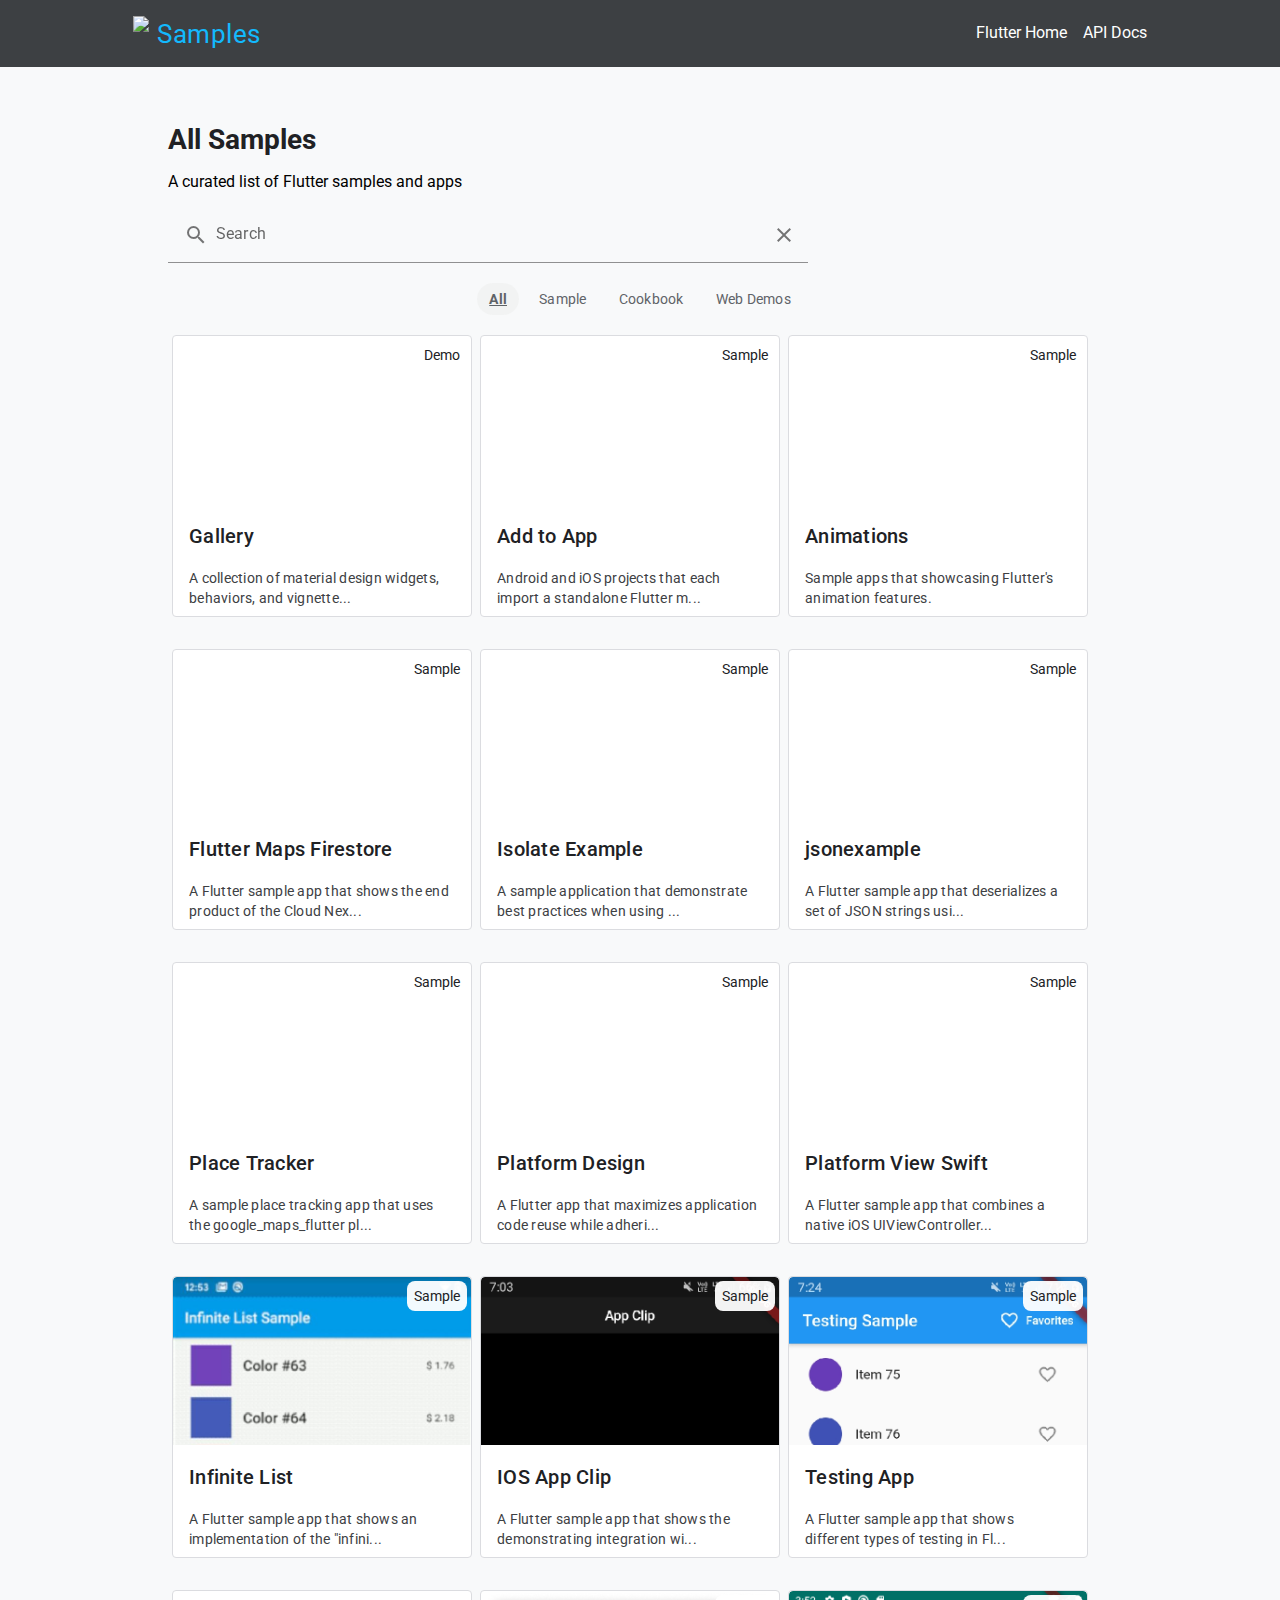
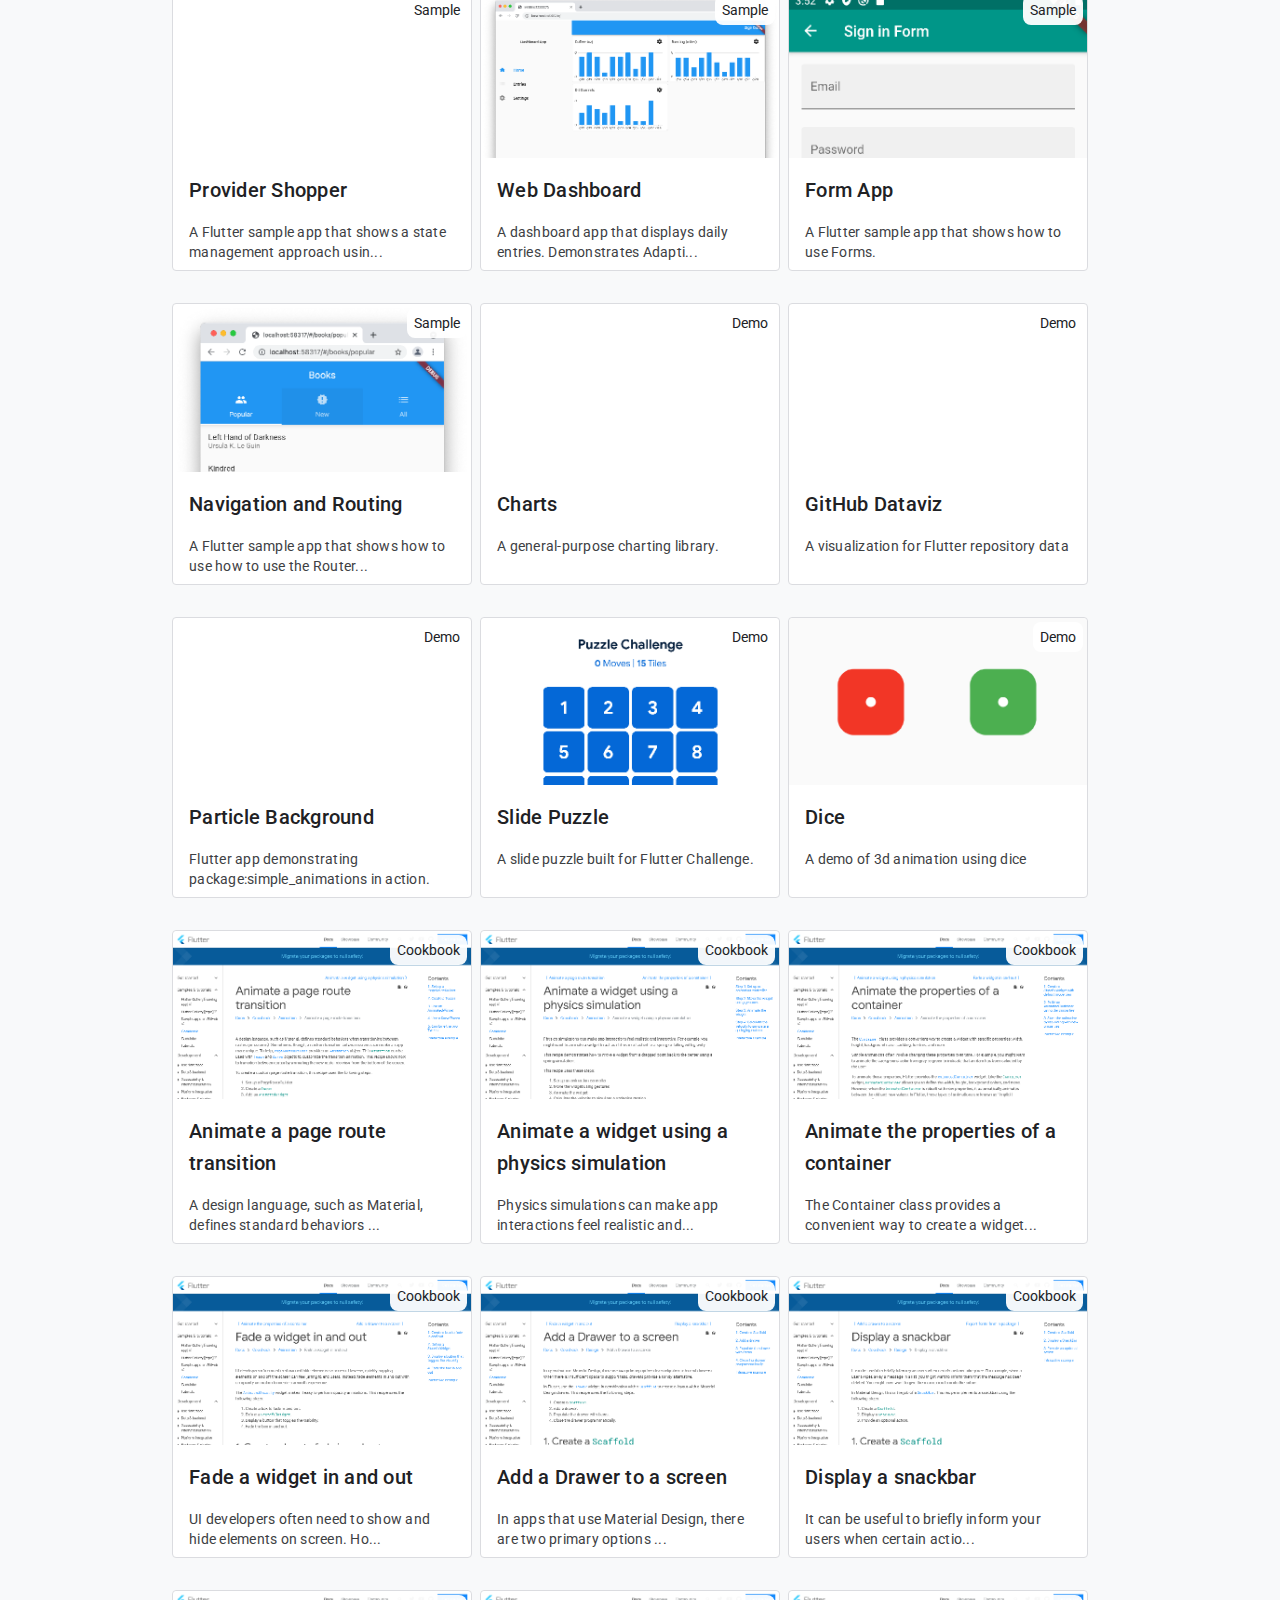
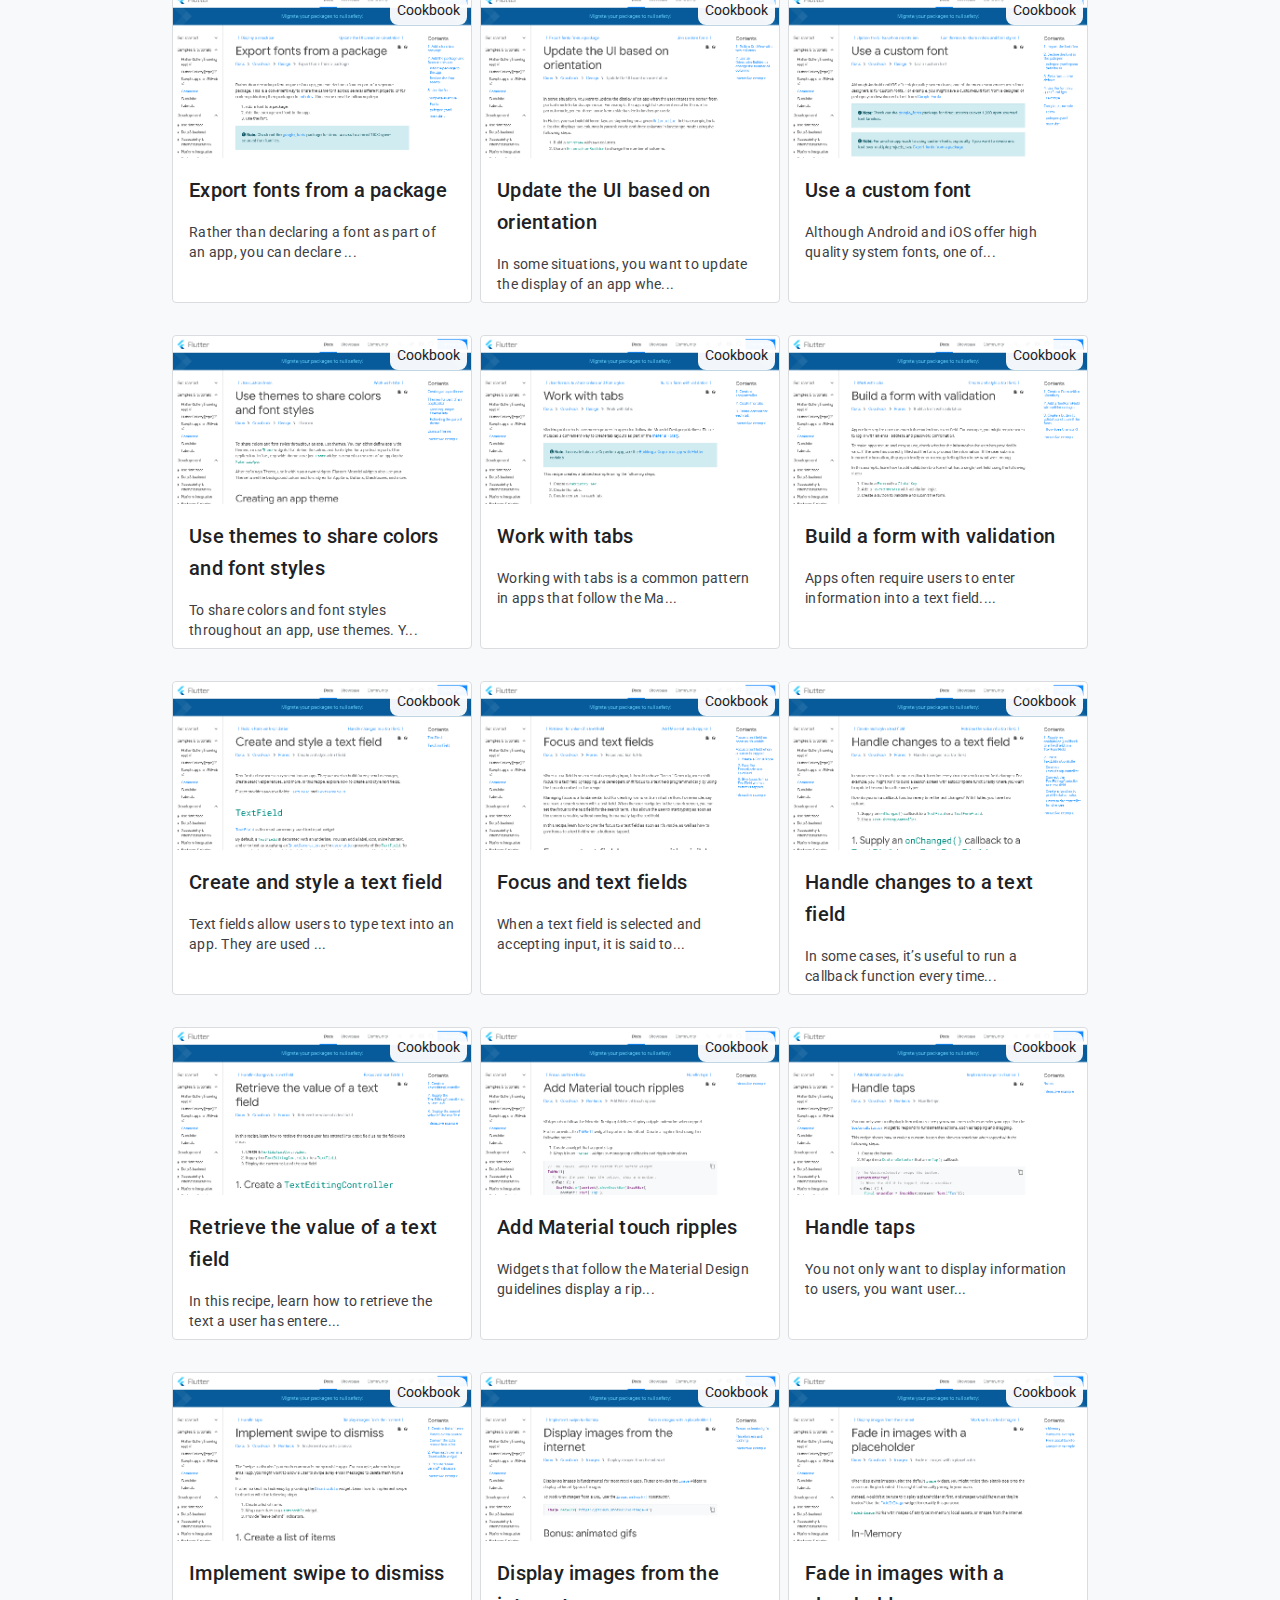
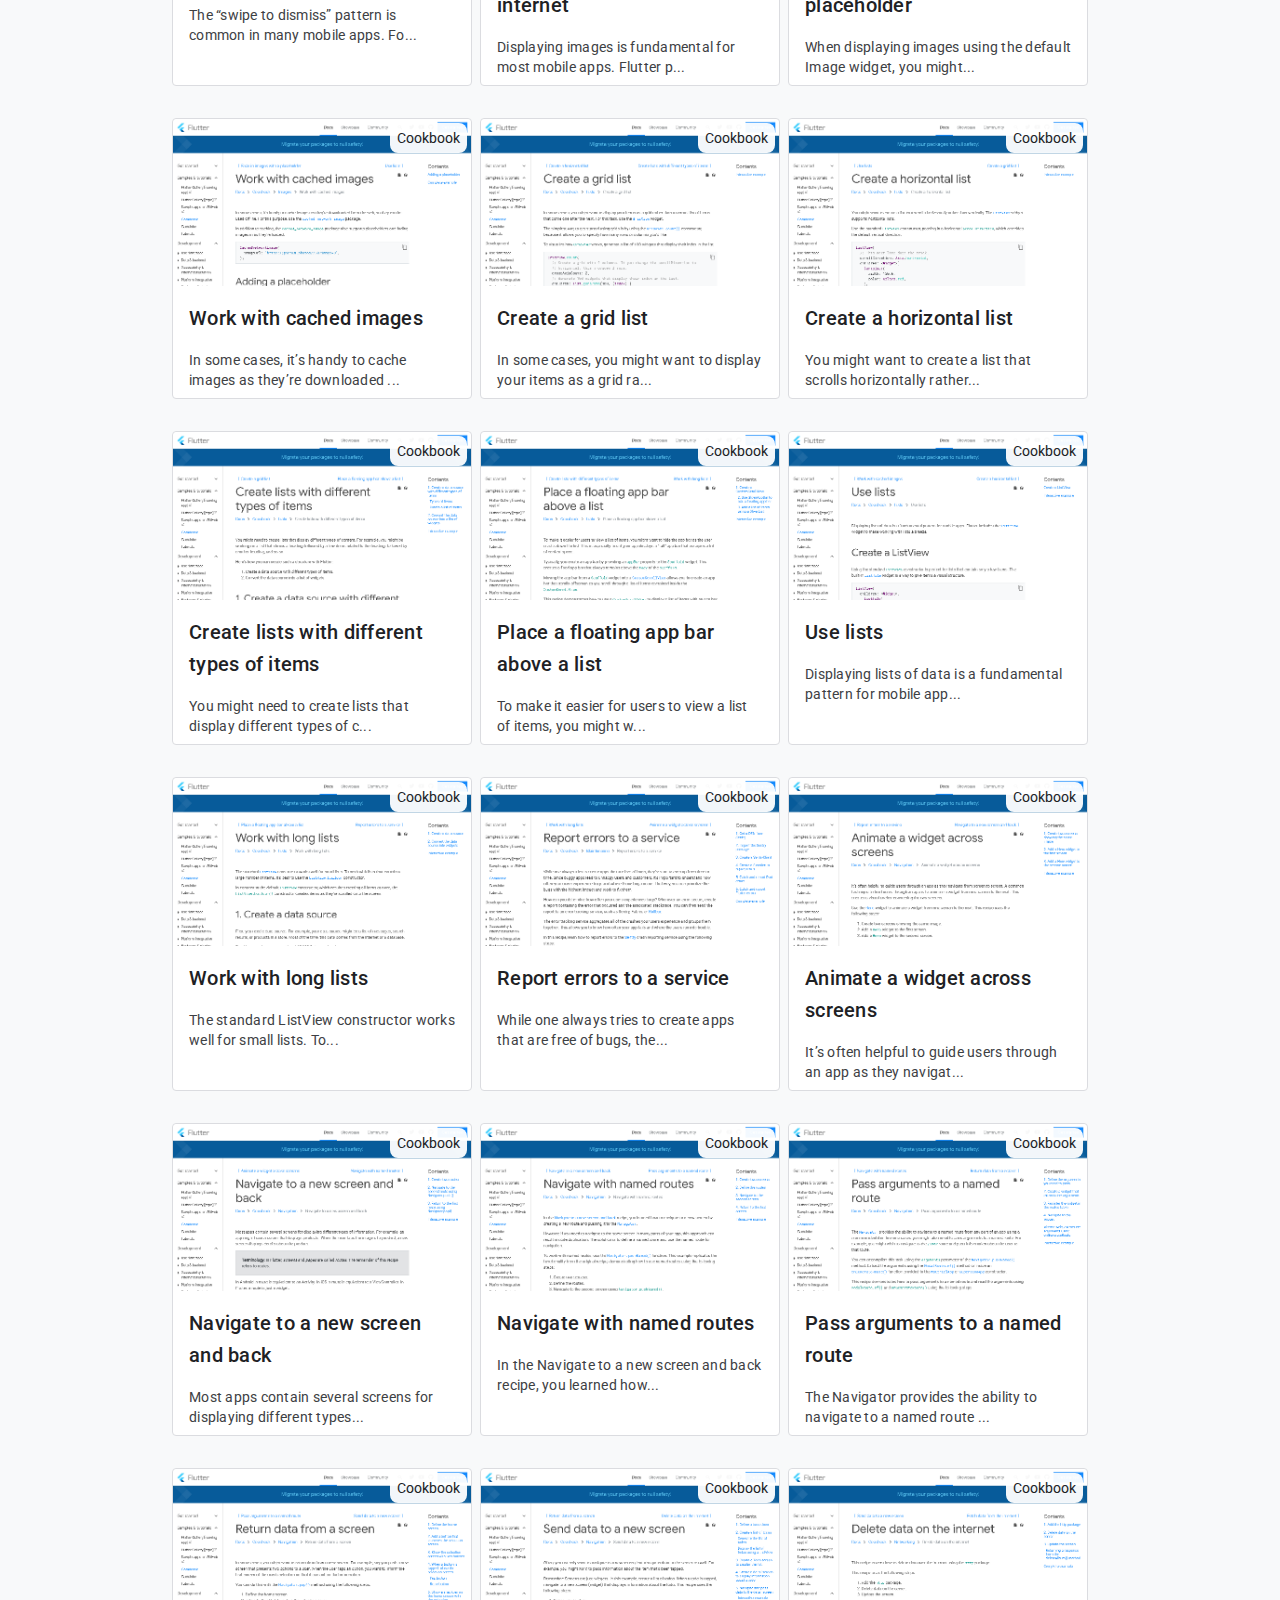
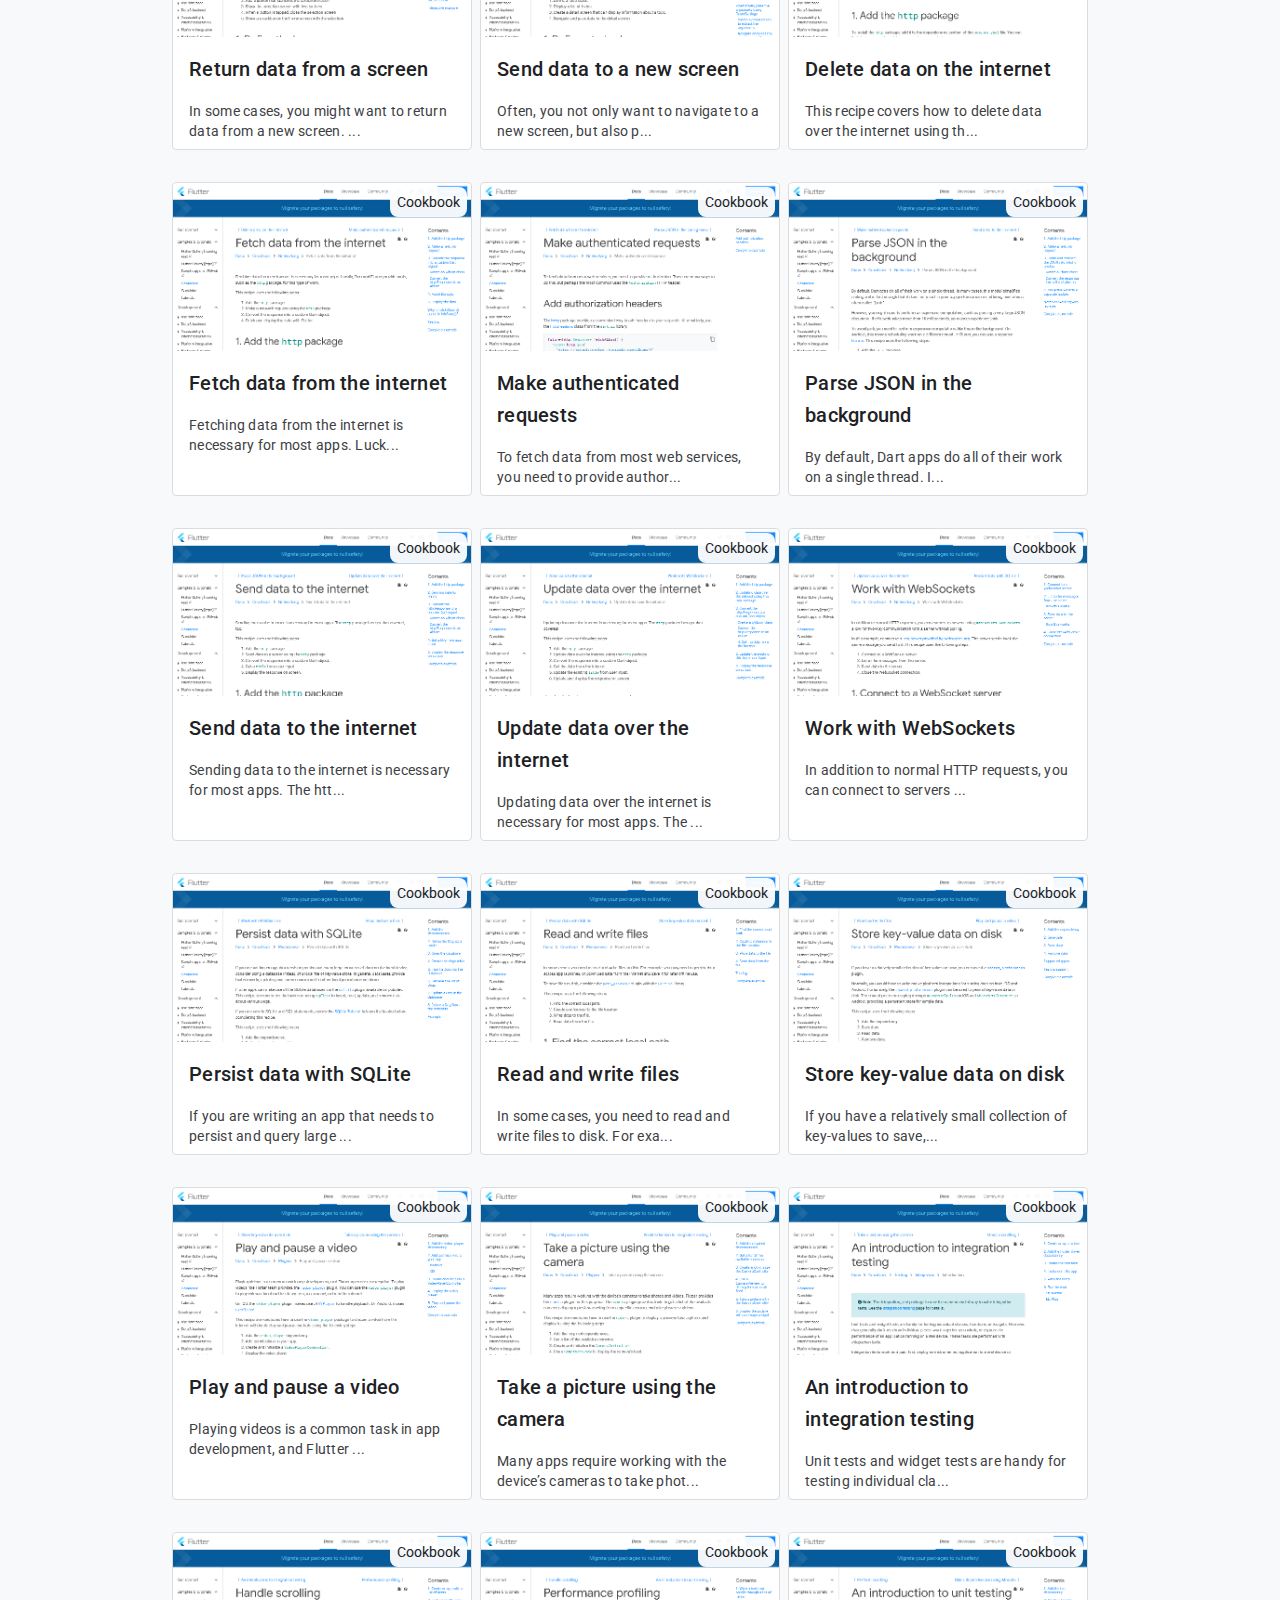
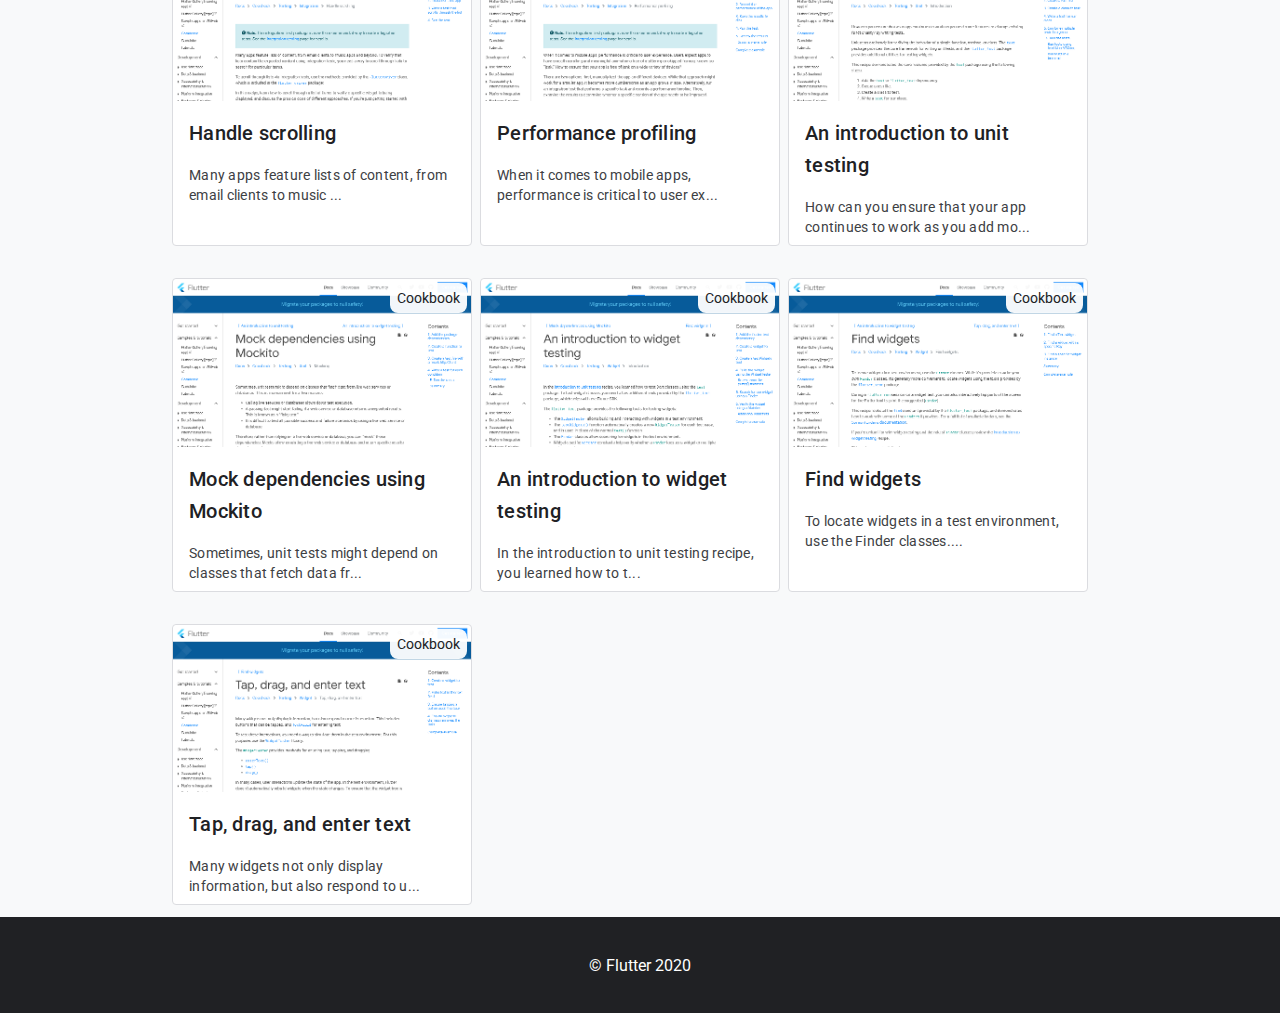
==== commit 230958ef: "deploy: a5203b071c99f719fac45efc5d0385052e499c13" ====
--- a/index.html
+++ b/index.html
@@ -271,7 +271,7 @@
           <div class="demo-card__primary">
             <h2 class="demo-card__title mdc-typography mdc-typography--headline6">Slide Puzzle</h2>
           </div>
-          <div class="demo-card__secondary mdc-typography mdc-typography--body2">A slide (15) puzzle implemented in Dart and Flutter.
+          <div class="demo-card__secondary mdc-typography mdc-typography--body2">A slide puzzle built for Flutter Challenge.
       </div>
         </div>
       </div>
--- a/styles.css
+++ b/styles.css
@@ -1 +1 @@
-.mdc-button{font-family:Roboto, sans-serif;-moz-osx-font-smoothing:grayscale;-webkit-font-smoothing:antialiased;font-size:.875rem;line-height:2.25rem;font-weight:500;letter-spacing:.0892857143em;text-decoration:none;text-transform:uppercase;padding:0 8px 0 8px;display:inline-flex;position:relative;align-items:center;justify-content:center;box-sizing:border-box;min-width:64px;height:36px;border:none;outline:none;line-height:inherit;user-select:none;-webkit-appearance:none;overflow:hidden;vertical-align:middle;border-radius:4px}.mdc-button::-moz-focus-inner{padding:0;border:0}.mdc-button:active{outline:none}.mdc-button:hover{cursor:pointer}.mdc-button:disabled{background-color:transparent;color:rgba(0,0,0,.37);cursor:default;pointer-events:none}.mdc-button.mdc-button--dense{border-radius:4px}.mdc-button:not(:disabled){background-color:transparent}.mdc-button .mdc-button__icon{margin-left:0;margin-right:8px;display:inline-block;width:18px;height:18px;font-size:18px;vertical-align:top}[dir=rtl] .mdc-button .mdc-button__icon,.mdc-button .mdc-button__icon[dir=rtl]{margin-left:8px;margin-right:0}.mdc-button:not(:disabled){color:#5f6368;color:var(--mdc-theme-primary, #5F6368)}.mdc-button__label+.mdc-button__icon{margin-left:8px;margin-right:0}[dir=rtl] .mdc-button__label+.mdc-button__icon,.mdc-button__label+.mdc-button__icon[dir=rtl]{margin-left:0;margin-right:8px}svg.mdc-button__icon{fill:currentColor}.mdc-button--raised .mdc-button__icon,.mdc-button--unelevated .mdc-button__icon,.mdc-button--outlined .mdc-button__icon{margin-left:-4px;margin-right:8px}[dir=rtl] .mdc-button--raised .mdc-button__icon,.mdc-button--raised .mdc-button__icon[dir=rtl],[dir=rtl] .mdc-button--unelevated .mdc-button__icon,.mdc-button--unelevated .mdc-button__icon[dir=rtl],[dir=rtl] .mdc-button--outlined .mdc-button__icon,.mdc-button--outlined .mdc-button__icon[dir=rtl]{margin-left:8px;margin-right:-4px}.mdc-button--raised .mdc-button__label+.mdc-button__icon,.mdc-button--unelevated .mdc-button__label+.mdc-button__icon,.mdc-button--outlined .mdc-button__label+.mdc-button__icon{margin-left:8px;margin-right:-4px}[dir=rtl] .mdc-button--raised .mdc-button__label+.mdc-button__icon,.mdc-button--raised .mdc-button__label+.mdc-button__icon[dir=rtl],[dir=rtl] .mdc-button--unelevated .mdc-button__label+.mdc-button__icon,.mdc-button--unelevated .mdc-button__label+.mdc-button__icon[dir=rtl],[dir=rtl] .mdc-button--outlined .mdc-button__label+.mdc-button__icon,.mdc-button--outlined .mdc-button__label+.mdc-button__icon[dir=rtl]{margin-left:-4px;margin-right:8px}.mdc-button--raised,.mdc-button--unelevated{padding:0 16px 0 16px}.mdc-button--raised:disabled,.mdc-button--unelevated:disabled{background-color:rgba(0,0,0,.12);color:rgba(0,0,0,.37)}.mdc-button--raised:not(:disabled),.mdc-button--unelevated:not(:disabled){background-color:#5f6368}@supports not (-ms-ime-align: auto){.mdc-button--raised:not(:disabled),.mdc-button--unelevated:not(:disabled){background-color:var(--mdc-theme-primary, #5F6368)}}.mdc-button--raised:not(:disabled),.mdc-button--unelevated:not(:disabled){color:#fff;color:var(--mdc-theme-on-primary, #fff)}.mdc-button--raised{box-shadow:0px 3px 1px -2px rgba(0, 0, 0, 0.2),0px 2px 2px 0px rgba(0, 0, 0, 0.14),0px 1px 5px 0px rgba(0,0,0,.12);transition:box-shadow 280ms cubic-bezier(0.4, 0, 0.2, 1)}.mdc-button--raised:hover,.mdc-button--raised:focus{box-shadow:0px 2px 4px -1px rgba(0, 0, 0, 0.2),0px 4px 5px 0px rgba(0, 0, 0, 0.14),0px 1px 10px 0px rgba(0,0,0,.12)}.mdc-button--raised:active{box-shadow:0px 5px 5px -3px rgba(0, 0, 0, 0.2),0px 8px 10px 1px rgba(0, 0, 0, 0.14),0px 3px 14px 2px rgba(0,0,0,.12)}.mdc-button--raised:disabled{box-shadow:0px 0px 0px 0px rgba(0, 0, 0, 0.2),0px 0px 0px 0px rgba(0, 0, 0, 0.14),0px 0px 0px 0px rgba(0,0,0,.12)}.mdc-button--outlined{border-style:solid;padding:0 15px 0 15px;border-width:1px}.mdc-button--outlined:disabled{border-color:rgba(0,0,0,.37)}.mdc-button--outlined:not(:disabled){border-color:#5f6368;border-color:var(--mdc-theme-primary, #5F6368)}.mdc-button--dense{height:32px;font-size:.8125rem}@keyframes mdc-ripple-fg-radius-in{from{animation-timing-function:cubic-bezier(0.4, 0, 0.2, 1);transform:translate(var(--mdc-ripple-fg-translate-start, 0)) scale(1)}to{transform:translate(var(--mdc-ripple-fg-translate-end, 0)) scale(var(--mdc-ripple-fg-scale, 1))}}@keyframes mdc-ripple-fg-opacity-in{from{animation-timing-function:linear;opacity:0}to{opacity:var(--mdc-ripple-fg-opacity, 0)}}@keyframes mdc-ripple-fg-opacity-out{from{animation-timing-function:linear;opacity:var(--mdc-ripple-fg-opacity, 0)}to{opacity:0}}.mdc-ripple-surface--test-edge-var-bug{--mdc-ripple-surface-test-edge-var: 1px solid #000;visibility:hidden}.mdc-ripple-surface--test-edge-var-bug::before{border:var(--mdc-ripple-surface-test-edge-var)}.mdc-button{--mdc-ripple-fg-size: 0;--mdc-ripple-left: 0;--mdc-ripple-top: 0;--mdc-ripple-fg-scale: 1;--mdc-ripple-fg-translate-end: 0;--mdc-ripple-fg-translate-start: 0;-webkit-tap-highlight-color:rgba(0,0,0,0)}.mdc-button::before,.mdc-button::after{position:absolute;border-radius:50%;opacity:0;pointer-events:none;content:""}.mdc-button::before{transition:opacity 15ms linear,background-color 15ms linear;z-index:1}.mdc-button.mdc-ripple-upgraded::before{transform:scale(var(--mdc-ripple-fg-scale, 1))}.mdc-button.mdc-ripple-upgraded::after{top:0;left:0;transform:scale(0);transform-origin:center center}.mdc-button.mdc-ripple-upgraded--unbounded::after{top:var(--mdc-ripple-top, 0);left:var(--mdc-ripple-left, 0)}.mdc-button.mdc-ripple-upgraded--foreground-activation::after{animation:mdc-ripple-fg-radius-in 225ms forwards,mdc-ripple-fg-opacity-in 75ms forwards}.mdc-button.mdc-ripple-upgraded--foreground-deactivation::after{animation:mdc-ripple-fg-opacity-out 150ms;transform:translate(var(--mdc-ripple-fg-translate-end, 0)) scale(var(--mdc-ripple-fg-scale, 1))}.mdc-button::before,.mdc-button::after{top:calc(50% - 100%);left:calc(50% - 100%);width:200%;height:200%}.mdc-button.mdc-ripple-upgraded::after{width:var(--mdc-ripple-fg-size, 100%);height:var(--mdc-ripple-fg-size, 100%)}.mdc-button::before,.mdc-button::after{background-color:#5f6368}@supports not (-ms-ime-align: auto){.mdc-button::before,.mdc-button::after{background-color:var(--mdc-theme-primary, #5F6368)}}.mdc-button:hover::before{opacity:.04}.mdc-button:not(.mdc-ripple-upgraded):focus::before,.mdc-button.mdc-ripple-upgraded--background-focused::before{transition-duration:75ms;opacity:.12}.mdc-button:not(.mdc-ripple-upgraded)::after{transition:opacity 150ms linear}.mdc-button:not(.mdc-ripple-upgraded):active::after{transition-duration:75ms;opacity:.12}.mdc-button.mdc-ripple-upgraded{--mdc-ripple-fg-opacity: 0.12}.mdc-button--raised::before,.mdc-button--raised::after,.mdc-button--unelevated::before,.mdc-button--unelevated::after{background-color:#fff}@supports not (-ms-ime-align: auto){.mdc-button--raised::before,.mdc-button--raised::after,.mdc-button--unelevated::before,.mdc-button--unelevated::after{background-color:var(--mdc-theme-on-primary, #fff)}}.mdc-button--raised:hover::before,.mdc-button--unelevated:hover::before{opacity:.08}.mdc-button--raised:not(.mdc-ripple-upgraded):focus::before,.mdc-button--raised.mdc-ripple-upgraded--background-focused::before,.mdc-button--unelevated:not(.mdc-ripple-upgraded):focus::before,.mdc-button--unelevated.mdc-ripple-upgraded--background-focused::before{transition-duration:75ms;opacity:.24}.mdc-button--raised:not(.mdc-ripple-upgraded)::after,.mdc-button--unelevated:not(.mdc-ripple-upgraded)::after{transition:opacity 150ms linear}.mdc-button--raised:not(.mdc-ripple-upgraded):active::after,.mdc-button--unelevated:not(.mdc-ripple-upgraded):active::after{transition-duration:75ms;opacity:.24}.mdc-button--raised.mdc-ripple-upgraded,.mdc-button--unelevated.mdc-ripple-upgraded{--mdc-ripple-fg-opacity: 0.24}.mdc-card{border-radius:4px;background-color:#fff;background-color:var(--mdc-theme-surface, #fff);box-shadow:0px 2px 1px -1px rgba(0, 0, 0, 0.2),0px 1px 1px 0px rgba(0, 0, 0, 0.14),0px 1px 3px 0px rgba(0,0,0,.12);display:flex;flex-direction:column;box-sizing:border-box}.mdc-card--outlined{box-shadow:0px 0px 0px 0px rgba(0, 0, 0, 0.2),0px 0px 0px 0px rgba(0, 0, 0, 0.14),0px 0px 0px 0px rgba(0,0,0,.12);border-width:1px;border-style:solid;border-color:#e0e0e0}.mdc-card__media{position:relative;box-sizing:border-box;background-repeat:no-repeat;background-position:center;background-size:cover}.mdc-card__media::before{display:block;content:""}.mdc-card__media:first-child{border-top-left-radius:inherit;border-top-right-radius:inherit}.mdc-card__media:last-child{border-bottom-left-radius:inherit;border-bottom-right-radius:inherit}.mdc-card__media--square::before{margin-top:100%}.mdc-card__media--16-9::before{margin-top:56.25%}.mdc-card__media-content{position:absolute;top:0;right:0;bottom:0;left:0;box-sizing:border-box}.mdc-card__primary-action{display:flex;flex-direction:column;box-sizing:border-box;position:relative;outline:none;color:inherit;text-decoration:none;cursor:pointer;overflow:hidden}.mdc-card__primary-action:first-child{border-top-left-radius:inherit;border-top-right-radius:inherit}.mdc-card__primary-action:last-child{border-bottom-left-radius:inherit;border-bottom-right-radius:inherit}.mdc-card__actions{display:flex;flex-direction:row;align-items:center;box-sizing:border-box;min-height:52px;padding:8px}.mdc-card__actions--full-bleed{padding:0}.mdc-card__action-buttons,.mdc-card__action-icons{display:flex;flex-direction:row;align-items:center;box-sizing:border-box}.mdc-card__action-icons{color:rgba(0,0,0,.6);flex-grow:1;justify-content:flex-end}.mdc-card__action-buttons+.mdc-card__action-icons{margin-left:16px;margin-right:0}[dir=rtl] .mdc-card__action-buttons+.mdc-card__action-icons,.mdc-card__action-buttons+.mdc-card__action-icons[dir=rtl]{margin-left:0;margin-right:16px}.mdc-card__action{display:inline-flex;flex-direction:row;align-items:center;box-sizing:border-box;justify-content:center;cursor:pointer;user-select:none}.mdc-card__action:focus{outline:none}.mdc-card__action--button{margin-left:0;margin-right:8px;padding:0 8px}[dir=rtl] .mdc-card__action--button,.mdc-card__action--button[dir=rtl]{margin-left:8px;margin-right:0}.mdc-card__action--button:last-child{margin-left:0;margin-right:0}[dir=rtl] .mdc-card__action--button:last-child,.mdc-card__action--button:last-child[dir=rtl]{margin-left:0;margin-right:0}.mdc-card__actions--full-bleed .mdc-card__action--button{justify-content:space-between;width:100%;height:auto;max-height:none;margin:0;padding:8px 16px;text-align:left}[dir=rtl] .mdc-card__actions--full-bleed .mdc-card__action--button,.mdc-card__actions--full-bleed .mdc-card__action--button[dir=rtl]{text-align:right}.mdc-card__action--icon{margin:-6px 0;padding:12px}.mdc-card__action--icon:not(:disabled){color:rgba(0,0,0,.6)}.mdc-card__primary-action{--mdc-ripple-fg-size: 0;--mdc-ripple-left: 0;--mdc-ripple-top: 0;--mdc-ripple-fg-scale: 1;--mdc-ripple-fg-translate-end: 0;--mdc-ripple-fg-translate-start: 0;-webkit-tap-highlight-color:rgba(0,0,0,0)}.mdc-card__primary-action::before,.mdc-card__primary-action::after{position:absolute;border-radius:50%;opacity:0;pointer-events:none;content:""}.mdc-card__primary-action::before{transition:opacity 15ms linear,background-color 15ms linear;z-index:1}.mdc-card__primary-action.mdc-ripple-upgraded::before{transform:scale(var(--mdc-ripple-fg-scale, 1))}.mdc-card__primary-action.mdc-ripple-upgraded::after{top:0;left:0;transform:scale(0);transform-origin:center center}.mdc-card__primary-action.mdc-ripple-upgraded--unbounded::after{top:var(--mdc-ripple-top, 0);left:var(--mdc-ripple-left, 0)}.mdc-card__primary-action.mdc-ripple-upgraded--foreground-activation::after{animation:mdc-ripple-fg-radius-in 225ms forwards,mdc-ripple-fg-opacity-in 75ms forwards}.mdc-card__primary-action.mdc-ripple-upgraded--foreground-deactivation::after{animation:mdc-ripple-fg-opacity-out 150ms;transform:translate(var(--mdc-ripple-fg-translate-end, 0)) scale(var(--mdc-ripple-fg-scale, 1))}.mdc-card__primary-action::before,.mdc-card__primary-action::after{top:calc(50% - 100%);left:calc(50% - 100%);width:200%;height:200%}.mdc-card__primary-action.mdc-ripple-upgraded::after{width:var(--mdc-ripple-fg-size, 100%);height:var(--mdc-ripple-fg-size, 100%)}.mdc-card__primary-action::before,.mdc-card__primary-action::after{background-color:#000}.mdc-card__primary-action:hover::before{opacity:.04}.mdc-card__primary-action:not(.mdc-ripple-upgraded):focus::before,.mdc-card__primary-action.mdc-ripple-upgraded--background-focused::before{transition-duration:75ms;opacity:.12}.mdc-card__primary-action:not(.mdc-ripple-upgraded)::after{transition:opacity 150ms linear}.mdc-card__primary-action:not(.mdc-ripple-upgraded):active::after{transition-duration:75ms;opacity:.12}.mdc-card__primary-action.mdc-ripple-upgraded{--mdc-ripple-fg-opacity: 0.12}@keyframes mdc-checkbox-unchecked-checked-checkmark-path{0%,50%{stroke-dashoffset:29.7833385}50%{animation-timing-function:cubic-bezier(0, 0, 0.2, 1)}100%{stroke-dashoffset:0}}@keyframes mdc-checkbox-unchecked-indeterminate-mixedmark{0%,68.2%{transform:scaleX(0)}68.2%{animation-timing-function:cubic-bezier(0, 0, 0, 1)}100%{transform:scaleX(1)}}@keyframes mdc-checkbox-checked-unchecked-checkmark-path{from{animation-timing-function:cubic-bezier(0.4, 0, 1, 1);opacity:1;stroke-dashoffset:0}to{opacity:0;stroke-dashoffset:-29.7833385}}@keyframes mdc-checkbox-checked-indeterminate-checkmark{from{animation-timing-function:cubic-bezier(0, 0, 0.2, 1);transform:rotate(0deg);opacity:1}to{transform:rotate(45deg);opacity:0}}@keyframes mdc-checkbox-indeterminate-checked-checkmark{from{animation-timing-function:cubic-bezier(0.14, 0, 0, 1);transform:rotate(45deg);opacity:0}to{transform:rotate(360deg);opacity:1}}@keyframes mdc-checkbox-checked-indeterminate-mixedmark{from{animation-timing-function:mdc-animation-deceleration-curve-timing-function;transform:rotate(-45deg);opacity:0}to{transform:rotate(0deg);opacity:1}}@keyframes mdc-checkbox-indeterminate-checked-mixedmark{from{animation-timing-function:cubic-bezier(0.14, 0, 0, 1);transform:rotate(0deg);opacity:1}to{transform:rotate(315deg);opacity:0}}@keyframes mdc-checkbox-indeterminate-unchecked-mixedmark{0%{animation-timing-function:linear;transform:scaleX(1);opacity:1}32.8%,100%{transform:scaleX(0);opacity:0}}.mdc-checkbox{display:inline-block;position:relative;flex:0 0 18px;box-sizing:content-box;width:18px;height:18px;line-height:0;white-space:nowrap;cursor:pointer;vertical-align:bottom}.mdc-checkbox .mdc-checkbox__native-control:checked~.mdc-checkbox__background::before,.mdc-checkbox .mdc-checkbox__native-control:indeterminate~.mdc-checkbox__background::before{background-color:#02569b}@supports not (-ms-ime-align: auto){.mdc-checkbox .mdc-checkbox__native-control:checked~.mdc-checkbox__background::before,.mdc-checkbox .mdc-checkbox__native-control:indeterminate~.mdc-checkbox__background::before{background-color:var(--mdc-theme-secondary, #02569B)}}.mdc-checkbox.mdc-checkbox--selected::before,.mdc-checkbox.mdc-checkbox--selected::after{background-color:#02569b}@supports not (-ms-ime-align: auto){.mdc-checkbox.mdc-checkbox--selected::before,.mdc-checkbox.mdc-checkbox--selected::after{background-color:var(--mdc-theme-secondary, #02569B)}}.mdc-checkbox.mdc-checkbox--selected:hover::before{opacity:.04}.mdc-checkbox.mdc-checkbox--selected:not(.mdc-ripple-upgraded):focus::before,.mdc-checkbox.mdc-checkbox--selected.mdc-ripple-upgraded--background-focused::before{transition-duration:75ms;opacity:.12}.mdc-checkbox.mdc-checkbox--selected:not(.mdc-ripple-upgraded)::after{transition:opacity 150ms linear}.mdc-checkbox.mdc-checkbox--selected:not(.mdc-ripple-upgraded):active::after{transition-duration:75ms;opacity:.12}.mdc-checkbox.mdc-checkbox--selected.mdc-ripple-upgraded{--mdc-ripple-fg-opacity: 0.12}.mdc-checkbox.mdc-ripple-upgraded--background-focused.mdc-checkbox--selected::before,.mdc-checkbox.mdc-ripple-upgraded--background-focused.mdc-checkbox--selected::after{background-color:#02569b}@supports not (-ms-ime-align: auto){.mdc-checkbox.mdc-ripple-upgraded--background-focused.mdc-checkbox--selected::before,.mdc-checkbox.mdc-ripple-upgraded--background-focused.mdc-checkbox--selected::after{background-color:var(--mdc-theme-secondary, #02569B)}}.mdc-checkbox__native-control:enabled:not(:checked):not(:indeterminate)~.mdc-checkbox__background{border-color:rgba(0,0,0,.54);background-color:transparent}.mdc-checkbox__native-control:enabled:checked~.mdc-checkbox__background,.mdc-checkbox__native-control:enabled:indeterminate~.mdc-checkbox__background{border-color:#02569b;border-color:var(--mdc-theme-secondary, #02569B);background-color:#02569b;background-color:var(--mdc-theme-secondary, #02569B)}@keyframes mdc-checkbox-fade-in-background-u37mk32{0%{border-color:rgba(0,0,0,.54);background-color:transparent}50%{border-color:#02569b;border-color:var(--mdc-theme-secondary, #02569B);background-color:#02569b;background-color:var(--mdc-theme-secondary, #02569B)}}@keyframes mdc-checkbox-fade-out-background-u37mk32{0%,80%{border-color:#02569b;border-color:var(--mdc-theme-secondary, #02569B);background-color:#02569b;background-color:var(--mdc-theme-secondary, #02569B)}100%{border-color:rgba(0,0,0,.54);background-color:transparent}}.mdc-checkbox--anim-unchecked-checked .mdc-checkbox__native-control:enabled~.mdc-checkbox__background,.mdc-checkbox--anim-unchecked-indeterminate .mdc-checkbox__native-control:enabled~.mdc-checkbox__background{animation-name:mdc-checkbox-fade-in-background-u37mk32}.mdc-checkbox--anim-checked-unchecked .mdc-checkbox__native-control:enabled~.mdc-checkbox__background,.mdc-checkbox--anim-indeterminate-unchecked .mdc-checkbox__native-control:enabled~.mdc-checkbox__background{animation-name:mdc-checkbox-fade-out-background-u37mk32}.mdc-checkbox__checkmark{color:#fff}.mdc-checkbox__mixedmark{border-color:#fff}.mdc-checkbox__native-control[disabled]:not(:checked):not(:indeterminate)~.mdc-checkbox__background{border-color:rgba(0,0,0,.26)}.mdc-checkbox__native-control[disabled]:checked~.mdc-checkbox__background,.mdc-checkbox__native-control[disabled]:indeterminate~.mdc-checkbox__background{border-color:transparent;background-color:rgba(0,0,0,.26)}@media screen and (-ms-high-contrast: active){.mdc-checkbox__mixedmark{margin:0 1px}}.mdc-checkbox--disabled{cursor:default;pointer-events:none}.mdc-checkbox__background{display:inline-flex;position:absolute;align-items:center;justify-content:center;box-sizing:border-box;width:18px;height:18px;border:2px solid currentColor;border-radius:2px;background-color:transparent;pointer-events:none;will-change:background-color,border-color;transition:background-color 90ms 0ms cubic-bezier(0.4, 0, 0.6, 1),border-color 90ms 0ms cubic-bezier(0.4, 0, 0.6, 1)}.mdc-checkbox__background .mdc-checkbox__background::before{background-color:#000}@supports not (-ms-ime-align: auto){.mdc-checkbox__background .mdc-checkbox__background::before{background-color:var(--mdc-theme-on-surface, #000)}}.mdc-checkbox__checkmark{position:absolute;top:0;right:0;bottom:0;left:0;width:100%;opacity:0;transition:opacity 180ms 0ms cubic-bezier(0.4, 0, 0.6, 1)}.mdc-checkbox--upgraded .mdc-checkbox__checkmark{opacity:1}.mdc-checkbox__checkmark-path{transition:stroke-dashoffset 180ms 0ms cubic-bezier(0.4, 0, 0.6, 1);stroke:currentColor;stroke-width:3.12px;stroke-dashoffset:29.7833385;stroke-dasharray:29.7833385}.mdc-checkbox__mixedmark{width:100%;height:0;transform:scaleX(0) rotate(0deg);border-width:1px;border-style:solid;opacity:0;transition:opacity 90ms 0ms cubic-bezier(0.4, 0, 0.6, 1),transform 90ms 0ms cubic-bezier(0.4, 0, 0.6, 1)}.mdc-checkbox--upgraded .mdc-checkbox__background,.mdc-checkbox--upgraded .mdc-checkbox__checkmark,.mdc-checkbox--upgraded .mdc-checkbox__checkmark-path,.mdc-checkbox--upgraded .mdc-checkbox__mixedmark{transition:none !important}.mdc-checkbox--anim-unchecked-checked .mdc-checkbox__background,.mdc-checkbox--anim-unchecked-indeterminate .mdc-checkbox__background,.mdc-checkbox--anim-checked-unchecked .mdc-checkbox__background,.mdc-checkbox--anim-indeterminate-unchecked .mdc-checkbox__background{animation-duration:180ms;animation-timing-function:linear}.mdc-checkbox--anim-unchecked-checked .mdc-checkbox__checkmark-path{animation:mdc-checkbox-unchecked-checked-checkmark-path 180ms linear 0s;transition:none}.mdc-checkbox--anim-unchecked-indeterminate .mdc-checkbox__mixedmark{animation:mdc-checkbox-unchecked-indeterminate-mixedmark 90ms linear 0s;transition:none}.mdc-checkbox--anim-checked-unchecked .mdc-checkbox__checkmark-path{animation:mdc-checkbox-checked-unchecked-checkmark-path 90ms linear 0s;transition:none}.mdc-checkbox--anim-checked-indeterminate .mdc-checkbox__checkmark{animation:mdc-checkbox-checked-indeterminate-checkmark 90ms linear 0s;transition:none}.mdc-checkbox--anim-checked-indeterminate .mdc-checkbox__mixedmark{animation:mdc-checkbox-checked-indeterminate-mixedmark 90ms linear 0s;transition:none}.mdc-checkbox--anim-indeterminate-checked .mdc-checkbox__checkmark{animation:mdc-checkbox-indeterminate-checked-checkmark 500ms linear 0s;transition:none}.mdc-checkbox--anim-indeterminate-checked .mdc-checkbox__mixedmark{animation:mdc-checkbox-indeterminate-checked-mixedmark 500ms linear 0s;transition:none}.mdc-checkbox--anim-indeterminate-unchecked .mdc-checkbox__mixedmark{animation:mdc-checkbox-indeterminate-unchecked-mixedmark 300ms linear 0s;transition:none}.mdc-checkbox__native-control:checked~.mdc-checkbox__background,.mdc-checkbox__native-control:indeterminate~.mdc-checkbox__background{transition:border-color 90ms 0ms cubic-bezier(0, 0, 0.2, 1),background-color 90ms 0ms cubic-bezier(0, 0, 0.2, 1)}.mdc-checkbox__native-control:checked~.mdc-checkbox__background .mdc-checkbox__checkmark-path,.mdc-checkbox__native-control:indeterminate~.mdc-checkbox__background .mdc-checkbox__checkmark-path{stroke-dashoffset:0}.mdc-checkbox__background::before{position:absolute;transform:scale(0, 0);border-radius:50%;opacity:0;pointer-events:none;content:"";will-change:opacity,transform;transition:opacity 90ms 0ms cubic-bezier(0.4, 0, 0.6, 1),transform 90ms 0ms cubic-bezier(0.4, 0, 0.6, 1)}.mdc-checkbox__native-control:focus~.mdc-checkbox__background::before{transform:scale(1);opacity:.12;transition:opacity 80ms 0ms cubic-bezier(0, 0, 0.2, 1),transform 80ms 0ms cubic-bezier(0, 0, 0.2, 1)}.mdc-checkbox__native-control{position:absolute;top:0;left:0;width:100%;height:100%;margin:0;padding:0;opacity:0;cursor:inherit}.mdc-checkbox__native-control:disabled{cursor:default;pointer-events:none}.mdc-checkbox__native-control:checked~.mdc-checkbox__background .mdc-checkbox__checkmark{transition:opacity 180ms 0ms cubic-bezier(0, 0, 0.2, 1),transform 180ms 0ms cubic-bezier(0, 0, 0.2, 1);opacity:1}.mdc-checkbox__native-control:checked~.mdc-checkbox__background .mdc-checkbox__mixedmark{transform:scaleX(1) rotate(-45deg)}.mdc-checkbox__native-control:indeterminate~.mdc-checkbox__background .mdc-checkbox__checkmark{transform:rotate(45deg);opacity:0;transition:opacity 90ms 0ms cubic-bezier(0.4, 0, 0.6, 1),transform 90ms 0ms cubic-bezier(0.4, 0, 0.6, 1)}.mdc-checkbox__native-control:indeterminate~.mdc-checkbox__background .mdc-checkbox__mixedmark{transform:scaleX(1) rotate(0deg);opacity:1}.mdc-checkbox{--mdc-ripple-fg-size: 0;--mdc-ripple-left: 0;--mdc-ripple-top: 0;--mdc-ripple-fg-scale: 1;--mdc-ripple-fg-translate-end: 0;--mdc-ripple-fg-translate-start: 0;-webkit-tap-highlight-color:rgba(0,0,0,0);padding:11px}.mdc-checkbox::before,.mdc-checkbox::after{position:absolute;border-radius:50%;opacity:0;pointer-events:none;content:""}.mdc-checkbox::before{transition:opacity 15ms linear,background-color 15ms linear;z-index:1}.mdc-checkbox.mdc-ripple-upgraded::before{transform:scale(var(--mdc-ripple-fg-scale, 1))}.mdc-checkbox.mdc-ripple-upgraded::after{top:0;left:0;transform:scale(0);transform-origin:center center}.mdc-checkbox.mdc-ripple-upgraded--unbounded::after{top:var(--mdc-ripple-top, 0);left:var(--mdc-ripple-left, 0)}.mdc-checkbox.mdc-ripple-upgraded--foreground-activation::after{animation:mdc-ripple-fg-radius-in 225ms forwards,mdc-ripple-fg-opacity-in 75ms forwards}.mdc-checkbox.mdc-ripple-upgraded--foreground-deactivation::after{animation:mdc-ripple-fg-opacity-out 150ms;transform:translate(var(--mdc-ripple-fg-translate-end, 0)) scale(var(--mdc-ripple-fg-scale, 1))}.mdc-checkbox::before,.mdc-checkbox::after{background-color:#000}@supports not (-ms-ime-align: auto){.mdc-checkbox::before,.mdc-checkbox::after{background-color:var(--mdc-theme-on-surface, #000)}}.mdc-checkbox:hover::before{opacity:.04}.mdc-checkbox:not(.mdc-ripple-upgraded):focus::before,.mdc-checkbox.mdc-ripple-upgraded--background-focused::before{transition-duration:75ms;opacity:.12}.mdc-checkbox:not(.mdc-ripple-upgraded)::after{transition:opacity 150ms linear}.mdc-checkbox:not(.mdc-ripple-upgraded):active::after{transition-duration:75ms;opacity:.12}.mdc-checkbox.mdc-ripple-upgraded{--mdc-ripple-fg-opacity: 0.12}.mdc-checkbox::before,.mdc-checkbox::after{top:calc(50% - 50%);left:calc(50% - 50%);width:100%;height:100%}.mdc-checkbox.mdc-ripple-upgraded::before,.mdc-checkbox.mdc-ripple-upgraded::after{top:var(--mdc-ripple-top, calc(50% - 50%));left:var(--mdc-ripple-left, calc(50% - 50%));width:var(--mdc-ripple-fg-size, 100%);height:var(--mdc-ripple-fg-size, 100%)}.mdc-checkbox.mdc-ripple-upgraded::after{width:var(--mdc-ripple-fg-size, 100%);height:var(--mdc-ripple-fg-size, 100%)}.mdc-checkbox .mdc-checkbox__background{left:11px;right:initial;top:11px}.mdc-checkbox[dir=rtl] .mdc-checkbox .mdc-checkbox__background,[dir=rtl] .mdc-checkbox .mdc-checkbox .mdc-checkbox__background{left:initial;right:11px}.mdc-checkbox .mdc-checkbox__background::before{top:-13px;left:-13px;width:40px;height:40px}.mdc-ripple-upgraded--background-focused .mdc-checkbox__background::before{content:none}.mdc-chip__icon--leading{color:rgba(0,0,0,.54)}.mdc-chip__icon--trailing{color:rgba(0,0,0,.54)}.mdc-chip__icon--trailing:hover{color:rgba(0,0,0,.62)}.mdc-chip__icon--trailing:focus{color:rgba(0,0,0,.87)}.mdc-chip__icon.mdc-chip__icon--leading:not(.mdc-chip__icon--leading-hidden){width:20px;height:20px;font-size:20px}.mdc-chip__icon.mdc-chip__icon--trailing{width:18px;height:18px;font-size:18px}.mdc-chip__icon--trailing{margin-right:-4px;margin-left:4px}.mdc-chip{border-radius:16px;background-color:#e0e0e0;color:rgba(0,0,0,.87);font-family:Roboto, sans-serif;-moz-osx-font-smoothing:grayscale;-webkit-font-smoothing:antialiased;font-size:.875rem;line-height:1.25rem;font-weight:400;letter-spacing:.0178571429em;text-decoration:inherit;text-transform:inherit;height:32px;display:inline-flex;position:relative;align-items:center;box-sizing:border-box;padding:0 12px;border-width:0;outline:none;cursor:pointer;-webkit-appearance:none;overflow:hidden}.mdc-chip:hover{color:rgba(0,0,0,.87)}.mdc-chip.mdc-chip--selected .mdc-chip__checkmark,.mdc-chip .mdc-chip__icon--leading:not(.mdc-chip__icon--leading-hidden){margin-left:-4px;margin-right:4px}[dir=rtl] .mdc-chip.mdc-chip--selected .mdc-chip__checkmark,.mdc-chip.mdc-chip--selected .mdc-chip__checkmark[dir=rtl],[dir=rtl] .mdc-chip .mdc-chip__icon--leading:not(.mdc-chip__icon--leading-hidden),.mdc-chip .mdc-chip__icon--leading:not(.mdc-chip__icon--leading-hidden)[dir=rtl]{margin-left:4px;margin-right:-4px}.mdc-chip::-moz-focus-inner{padding:0;border:0}.mdc-chip:hover{color:#000;color:var(--mdc-theme-on-surface, #000)}.mdc-chip--exit{transition:opacity 75ms cubic-bezier(0.4, 0, 0.2, 1),width 150ms cubic-bezier(0, 0, 0.2, 1),padding 100ms linear,margin 100ms linear;opacity:0}.mdc-chip__text{white-space:nowrap}.mdc-chip__icon{border-radius:50%;outline:none;vertical-align:middle}.mdc-chip__checkmark{height:20px}.mdc-chip__checkmark-path{transition:stroke-dashoffset 150ms 50ms cubic-bezier(0.4, 0, 0.6, 1);stroke-width:2px;stroke-dashoffset:29.7833385;stroke-dasharray:29.7833385}.mdc-chip--selected .mdc-chip__checkmark-path{stroke-dashoffset:0}.mdc-chip-set--choice .mdc-chip.mdc-chip--selected{color:#5f6368;color:var(--mdc-theme-primary, #5F6368)}.mdc-chip-set--choice .mdc-chip.mdc-chip--selected .mdc-chip__icon--leading{color:rgba(95,99,104,.54)}.mdc-chip-set--choice .mdc-chip.mdc-chip--selected:hover{color:#5f6368;color:var(--mdc-theme-primary, #5F6368)}.mdc-chip-set--choice .mdc-chip .mdc-chip__checkmark-path{stroke:#5f6368;stroke:var(--mdc-theme-primary, #5F6368)}.mdc-chip-set--choice .mdc-chip--selected{background-color:#fff;background-color:var(--mdc-theme-surface, #fff)}.mdc-chip__checkmark-svg{width:0;height:20px;transition:width 150ms cubic-bezier(0.4, 0, 0.2, 1)}.mdc-chip--selected .mdc-chip__checkmark-svg{width:20px}.mdc-chip-set--filter .mdc-chip__icon--leading{transition:opacity 75ms linear;transition-delay:-50ms;opacity:1}.mdc-chip-set--filter .mdc-chip__icon--leading+.mdc-chip__checkmark{transition:opacity 75ms linear;transition-delay:80ms;opacity:0}.mdc-chip-set--filter .mdc-chip__icon--leading+.mdc-chip__checkmark .mdc-chip__checkmark-svg{transition:width 0ms}.mdc-chip-set--filter .mdc-chip--selected .mdc-chip__icon--leading{opacity:0}.mdc-chip-set--filter .mdc-chip--selected .mdc-chip__icon--leading+.mdc-chip__checkmark{width:0;opacity:1}.mdc-chip-set--filter .mdc-chip__icon--leading-hidden.mdc-chip__icon--leading{width:0;opacity:0}.mdc-chip-set--filter .mdc-chip__icon--leading-hidden.mdc-chip__icon--leading+.mdc-chip__checkmark{width:20px}.mdc-chip{--mdc-ripple-fg-size: 0;--mdc-ripple-left: 0;--mdc-ripple-top: 0;--mdc-ripple-fg-scale: 1;--mdc-ripple-fg-translate-end: 0;--mdc-ripple-fg-translate-start: 0;-webkit-tap-highlight-color:rgba(0,0,0,0)}.mdc-chip::before,.mdc-chip::after{position:absolute;border-radius:50%;opacity:0;pointer-events:none;content:""}.mdc-chip::before{transition:opacity 15ms linear,background-color 15ms linear;z-index:1}.mdc-chip.mdc-ripple-upgraded::before{transform:scale(var(--mdc-ripple-fg-scale, 1))}.mdc-chip.mdc-ripple-upgraded::after{top:0;left:0;transform:scale(0);transform-origin:center center}.mdc-chip.mdc-ripple-upgraded--unbounded::after{top:var(--mdc-ripple-top, 0);left:var(--mdc-ripple-left, 0)}.mdc-chip.mdc-ripple-upgraded--foreground-activation::after{animation:mdc-ripple-fg-radius-in 225ms forwards,mdc-ripple-fg-opacity-in 75ms forwards}.mdc-chip.mdc-ripple-upgraded--foreground-deactivation::after{animation:mdc-ripple-fg-opacity-out 150ms;transform:translate(var(--mdc-ripple-fg-translate-end, 0)) scale(var(--mdc-ripple-fg-scale, 1))}.mdc-chip::before,.mdc-chip::after{top:calc(50% - 100%);left:calc(50% - 100%);width:200%;height:200%}.mdc-chip.mdc-ripple-upgraded::after{width:var(--mdc-ripple-fg-size, 100%);height:var(--mdc-ripple-fg-size, 100%)}.mdc-chip::before,.mdc-chip::after{background-color:rgba(0,0,0,.87)}.mdc-chip:hover::before{opacity:.04}.mdc-chip:not(.mdc-ripple-upgraded):focus::before,.mdc-chip.mdc-ripple-upgraded--background-focused::before{transition-duration:75ms;opacity:.12}.mdc-chip:not(.mdc-ripple-upgraded)::after{transition:opacity 150ms linear}.mdc-chip:not(.mdc-ripple-upgraded):active::after{transition-duration:75ms;opacity:.12}.mdc-chip.mdc-ripple-upgraded{--mdc-ripple-fg-opacity: 0.12}.mdc-chip-set--choice .mdc-chip.mdc-chip--selected::before{opacity:.08}.mdc-chip-set--choice .mdc-chip.mdc-chip--selected::before,.mdc-chip-set--choice .mdc-chip.mdc-chip--selected::after{background-color:#5f6368}@supports not (-ms-ime-align: auto){.mdc-chip-set--choice .mdc-chip.mdc-chip--selected::before,.mdc-chip-set--choice .mdc-chip.mdc-chip--selected::after{background-color:var(--mdc-theme-primary, #5F6368)}}.mdc-chip-set--choice .mdc-chip.mdc-chip--selected:hover::before{opacity:.12}.mdc-chip-set--choice .mdc-chip.mdc-chip--selected:not(.mdc-ripple-upgraded):focus::before,.mdc-chip-set--choice .mdc-chip.mdc-chip--selected.mdc-ripple-upgraded--background-focused::before{transition-duration:75ms;opacity:.2}.mdc-chip-set--choice .mdc-chip.mdc-chip--selected:not(.mdc-ripple-upgraded)::after{transition:opacity 150ms linear}.mdc-chip-set--choice .mdc-chip.mdc-chip--selected:not(.mdc-ripple-upgraded):active::after{transition-duration:75ms;opacity:.2}.mdc-chip-set--choice .mdc-chip.mdc-chip--selected.mdc-ripple-upgraded{--mdc-ripple-fg-opacity: 0.2}@keyframes mdc-chip-entry{from{transform:scale(0.8);opacity:.4}to{transform:scale(1);opacity:1}}.mdc-chip-set{padding:4px;display:flex;flex-wrap:wrap;box-sizing:border-box}.mdc-chip-set .mdc-chip{margin:4px}.mdc-chip-set--input .mdc-chip{animation:mdc-chip-entry 100ms cubic-bezier(0, 0, 0.2, 1)}.mdc-data-table__content{font-family:Roboto, sans-serif;-moz-osx-font-smoothing:grayscale;-webkit-font-smoothing:antialiased;font-size:.875rem;line-height:1.25rem;font-weight:400;letter-spacing:.0178571429em;text-decoration:inherit;text-transform:inherit}.mdc-data-table{background-color:#fff;background-color:var(--mdc-theme-surface, #fff);border-radius:4px;border-width:1px;border-style:solid;border-color:rgba(0,0,0,.12);display:inline-flex;flex-direction:column;box-sizing:border-box;overflow-x:auto}.mdc-data-table__row{background-color:inherit}.mdc-data-table__header-row{background-color:inherit}.mdc-data-table__row--selected{background-color:rgba(95,99,104,.04)}.mdc-data-table__row{border-top-color:rgba(0,0,0,.12)}.mdc-data-table__row{border-top-width:1px;border-top-style:solid}.mdc-data-table__row:not(.mdc-data-table__row--selected):hover{background-color:rgba(0,0,0,.04)}.mdc-data-table__header-cell{color:rgba(0,0,0,.87)}.mdc-data-table__cell{color:rgba(0,0,0,.87)}.mdc-data-table__header-row{height:56px}.mdc-data-table__row{height:52px}.mdc-data-table__cell,.mdc-data-table__header-cell{padding-right:16px;padding-left:16px}.mdc-data-table__header-cell--checkbox,.mdc-data-table__cell--checkbox{padding-left:16px;padding-right:0}[dir=rtl] .mdc-data-table__header-cell--checkbox,.mdc-data-table__header-cell--checkbox[dir=rtl],[dir=rtl] .mdc-data-table__cell--checkbox,.mdc-data-table__cell--checkbox[dir=rtl]{padding-left:0;padding-right:16px}.mdc-data-table__table{width:100%;border:0;white-space:nowrap;border-collapse:collapse}.mdc-data-table__cell{font-family:Roboto, sans-serif;-moz-osx-font-smoothing:grayscale;-webkit-font-smoothing:antialiased;font-size:.875rem;line-height:1.25rem;font-weight:400;letter-spacing:.0178571429em;text-decoration:inherit;text-transform:inherit}.mdc-data-table__cell--numeric{text-align:right}[dir=rtl] .mdc-data-table__cell--numeric,.mdc-data-table__cell--numeric[dir=rtl]{text-align:left}.mdc-data-table__header-cell{font-family:Roboto, sans-serif;-moz-osx-font-smoothing:grayscale;-webkit-font-smoothing:antialiased;font-size:.875rem;line-height:1.375rem;font-weight:500;letter-spacing:.0071428571em;text-decoration:inherit;text-transform:inherit;text-align:left}[dir=rtl] .mdc-data-table__header-cell,.mdc-data-table__header-cell[dir=rtl]{text-align:right}.mdc-data-table__header-cell--numeric{text-align:right}[dir=rtl] .mdc-data-table__header-cell--numeric,.mdc-data-table__header-cell--numeric[dir=rtl]{text-align:left}.mdc-data-table__header-row-checkbox .mdc-checkbox__native-control:checked~.mdc-checkbox__background::before,.mdc-data-table__header-row-checkbox .mdc-checkbox__native-control:indeterminate~.mdc-checkbox__background::before,.mdc-data-table__row-checkbox .mdc-checkbox__native-control:checked~.mdc-checkbox__background::before,.mdc-data-table__row-checkbox .mdc-checkbox__native-control:indeterminate~.mdc-checkbox__background::before{background-color:#5f6368}@supports not (-ms-ime-align: auto){.mdc-data-table__header-row-checkbox .mdc-checkbox__native-control:checked~.mdc-checkbox__background::before,.mdc-data-table__header-row-checkbox .mdc-checkbox__native-control:indeterminate~.mdc-checkbox__background::before,.mdc-data-table__row-checkbox .mdc-checkbox__native-control:checked~.mdc-checkbox__background::before,.mdc-data-table__row-checkbox .mdc-checkbox__native-control:indeterminate~.mdc-checkbox__background::before{background-color:var(--mdc-theme-primary, #5F6368)}}.mdc-data-table__header-row-checkbox.mdc-checkbox--selected::before,.mdc-data-table__header-row-checkbox.mdc-checkbox--selected::after,.mdc-data-table__row-checkbox.mdc-checkbox--selected::before,.mdc-data-table__row-checkbox.mdc-checkbox--selected::after{background-color:#5f6368}@supports not (-ms-ime-align: auto){.mdc-data-table__header-row-checkbox.mdc-checkbox--selected::before,.mdc-data-table__header-row-checkbox.mdc-checkbox--selected::after,.mdc-data-table__row-checkbox.mdc-checkbox--selected::before,.mdc-data-table__row-checkbox.mdc-checkbox--selected::after{background-color:var(--mdc-theme-primary, #5F6368)}}.mdc-data-table__header-row-checkbox.mdc-checkbox--selected:hover::before,.mdc-data-table__row-checkbox.mdc-checkbox--selected:hover::before{opacity:.04}.mdc-data-table__header-row-checkbox.mdc-checkbox--selected:not(.mdc-ripple-upgraded):focus::before,.mdc-data-table__header-row-checkbox.mdc-checkbox--selected.mdc-ripple-upgraded--background-focused::before,.mdc-data-table__row-checkbox.mdc-checkbox--selected:not(.mdc-ripple-upgraded):focus::before,.mdc-data-table__row-checkbox.mdc-checkbox--selected.mdc-ripple-upgraded--background-focused::before{transition-duration:75ms;opacity:.12}.mdc-data-table__header-row-checkbox.mdc-checkbox--selected:not(.mdc-ripple-upgraded)::after,.mdc-data-table__row-checkbox.mdc-checkbox--selected:not(.mdc-ripple-upgraded)::after{transition:opacity 150ms linear}.mdc-data-table__header-row-checkbox.mdc-checkbox--selected:not(.mdc-ripple-upgraded):active::after,.mdc-data-table__row-checkbox.mdc-checkbox--selected:not(.mdc-ripple-upgraded):active::after{transition-duration:75ms;opacity:.12}.mdc-data-table__header-row-checkbox.mdc-checkbox--selected.mdc-ripple-upgraded,.mdc-data-table__row-checkbox.mdc-checkbox--selected.mdc-ripple-upgraded{--mdc-ripple-fg-opacity: 0.12}.mdc-data-table__header-row-checkbox.mdc-ripple-upgraded--background-focused.mdc-checkbox--selected::before,.mdc-data-table__header-row-checkbox.mdc-ripple-upgraded--background-focused.mdc-checkbox--selected::after,.mdc-data-table__row-checkbox.mdc-ripple-upgraded--background-focused.mdc-checkbox--selected::before,.mdc-data-table__row-checkbox.mdc-ripple-upgraded--background-focused.mdc-checkbox--selected::after{background-color:#5f6368}@supports not (-ms-ime-align: auto){.mdc-data-table__header-row-checkbox.mdc-ripple-upgraded--background-focused.mdc-checkbox--selected::before,.mdc-data-table__header-row-checkbox.mdc-ripple-upgraded--background-focused.mdc-checkbox--selected::after,.mdc-data-table__row-checkbox.mdc-ripple-upgraded--background-focused.mdc-checkbox--selected::before,.mdc-data-table__row-checkbox.mdc-ripple-upgraded--background-focused.mdc-checkbox--selected::after{background-color:var(--mdc-theme-primary, #5F6368)}}.mdc-data-table__header-row-checkbox .mdc-checkbox__native-control:enabled:not(:checked):not(:indeterminate)~.mdc-checkbox__background,.mdc-data-table__row-checkbox .mdc-checkbox__native-control:enabled:not(:checked):not(:indeterminate)~.mdc-checkbox__background{border-color:rgba(0,0,0,.54);background-color:transparent}.mdc-data-table__header-row-checkbox .mdc-checkbox__native-control:enabled:checked~.mdc-checkbox__background,.mdc-data-table__header-row-checkbox .mdc-checkbox__native-control:enabled:indeterminate~.mdc-checkbox__background,.mdc-data-table__row-checkbox .mdc-checkbox__native-control:enabled:checked~.mdc-checkbox__background,.mdc-data-table__row-checkbox .mdc-checkbox__native-control:enabled:indeterminate~.mdc-checkbox__background{border-color:#5f6368;border-color:var(--mdc-theme-primary, #5F6368);background-color:#5f6368;background-color:var(--mdc-theme-primary, #5F6368)}@keyframes mdc-checkbox-fade-in-background-u37mk38{0%{border-color:rgba(0,0,0,.54);background-color:transparent}50%{border-color:#5f6368;border-color:var(--mdc-theme-primary, #5F6368);background-color:#5f6368;background-color:var(--mdc-theme-primary, #5F6368)}}@keyframes mdc-checkbox-fade-out-background-u37mk38{0%,80%{border-color:#5f6368;border-color:var(--mdc-theme-primary, #5F6368);background-color:#5f6368;background-color:var(--mdc-theme-primary, #5F6368)}100%{border-color:rgba(0,0,0,.54);background-color:transparent}}.mdc-data-table__header-row-checkbox.mdc-checkbox--anim-unchecked-checked .mdc-checkbox__native-control:enabled~.mdc-checkbox__background,.mdc-data-table__header-row-checkbox.mdc-checkbox--anim-unchecked-indeterminate .mdc-checkbox__native-control:enabled~.mdc-checkbox__background,.mdc-data-table__row-checkbox.mdc-checkbox--anim-unchecked-checked .mdc-checkbox__native-control:enabled~.mdc-checkbox__background,.mdc-data-table__row-checkbox.mdc-checkbox--anim-unchecked-indeterminate .mdc-checkbox__native-control:enabled~.mdc-checkbox__background{animation-name:mdc-checkbox-fade-in-background-u37mk38}.mdc-data-table__header-row-checkbox.mdc-checkbox--anim-checked-unchecked .mdc-checkbox__native-control:enabled~.mdc-checkbox__background,.mdc-data-table__header-row-checkbox.mdc-checkbox--anim-indeterminate-unchecked .mdc-checkbox__native-control:enabled~.mdc-checkbox__background,.mdc-data-table__row-checkbox.mdc-checkbox--anim-checked-unchecked .mdc-checkbox__native-control:enabled~.mdc-checkbox__background,.mdc-data-table__row-checkbox.mdc-checkbox--anim-indeterminate-unchecked .mdc-checkbox__native-control:enabled~.mdc-checkbox__background{animation-name:mdc-checkbox-fade-out-background-u37mk38}.mdc-dialog,.mdc-dialog__scrim{position:fixed;top:0;left:0;align-items:center;justify-content:center;box-sizing:border-box;width:100%;height:100%}.mdc-dialog{display:none;z-index:7}.mdc-dialog .mdc-dialog__surface{background-color:#fff;background-color:var(--mdc-theme-surface, #fff)}.mdc-dialog .mdc-dialog__scrim{background-color:rgba(0,0,0,.32)}.mdc-dialog .mdc-dialog__title{color:rgba(0,0,0,.87)}.mdc-dialog .mdc-dialog__content{color:rgba(0,0,0,.6)}.mdc-dialog.mdc-dialog--scrollable .mdc-dialog__title,.mdc-dialog.mdc-dialog--scrollable .mdc-dialog__actions{border-color:rgba(0,0,0,.12)}.mdc-dialog .mdc-dialog__surface{min-width:280px}@media(max-width: 592px){.mdc-dialog .mdc-dialog__surface{max-width:calc(100vw - 32px)}}@media(min-width: 592px){.mdc-dialog .mdc-dialog__surface{max-width:560px}}.mdc-dialog .mdc-dialog__surface{max-height:calc(100% - 32px)}.mdc-dialog .mdc-dialog__surface{border-radius:4px}.mdc-dialog__scrim{opacity:0;z-index:-1}.mdc-dialog__container{display:flex;flex-direction:row;align-items:center;justify-content:space-around;box-sizing:border-box;height:100%;transform:scale(0.8);opacity:0;pointer-events:none}.mdc-dialog__surface{box-shadow:0px 11px 15px -7px rgba(0, 0, 0, 0.2),0px 24px 38px 3px rgba(0, 0, 0, 0.14),0px 9px 46px 8px rgba(0,0,0,.12);display:flex;flex-direction:column;flex-grow:0;flex-shrink:0;box-sizing:border-box;max-width:100%;max-height:100%;pointer-events:auto;overflow-y:auto}.mdc-dialog[dir=rtl] .mdc-dialog__surface,[dir=rtl] .mdc-dialog .mdc-dialog__surface{text-align:right}.mdc-dialog__title{display:block;margin-top:0;line-height:normal;font-family:Roboto, sans-serif;-moz-osx-font-smoothing:grayscale;-webkit-font-smoothing:antialiased;font-size:1.25rem;line-height:2rem;font-weight:500;letter-spacing:.0125em;text-decoration:inherit;text-transform:inherit;display:block;position:relative;flex-shrink:0;box-sizing:border-box;margin:0;padding:0 24px 9px;border-bottom:1px solid transparent}.mdc-dialog__title::before{display:inline-block;width:0;height:40px;content:"";vertical-align:0}.mdc-dialog[dir=rtl] .mdc-dialog__title,[dir=rtl] .mdc-dialog .mdc-dialog__title{text-align:right}.mdc-dialog--scrollable .mdc-dialog__title{padding-bottom:15px}.mdc-dialog__content{font-family:Roboto, sans-serif;-moz-osx-font-smoothing:grayscale;-webkit-font-smoothing:antialiased;font-size:1rem;line-height:1.5rem;font-weight:400;letter-spacing:.03125em;text-decoration:inherit;text-transform:inherit;flex-grow:1;box-sizing:border-box;margin:0;padding:20px 24px;overflow:auto;-webkit-overflow-scrolling:touch}.mdc-dialog__content>:first-child{margin-top:0}.mdc-dialog__content>:last-child{margin-bottom:0}.mdc-dialog__title+.mdc-dialog__content{padding-top:0}.mdc-dialog--scrollable .mdc-dialog__content{padding-top:8px;padding-bottom:8px}.mdc-dialog__content .mdc-list:first-child:last-child{padding:6px 0 0}.mdc-dialog--scrollable .mdc-dialog__content .mdc-list:first-child:last-child{padding:0}.mdc-dialog__actions{display:flex;position:relative;flex-shrink:0;flex-wrap:wrap;align-items:center;justify-content:flex-end;box-sizing:border-box;min-height:52px;margin:0;padding:8px;border-top:1px solid transparent}.mdc-dialog--stacked .mdc-dialog__actions{flex-direction:column;align-items:flex-end}.mdc-dialog__button{margin-left:8px;margin-right:0;max-width:100%;text-align:right}[dir=rtl] .mdc-dialog__button,.mdc-dialog__button[dir=rtl]{margin-left:0;margin-right:8px}.mdc-dialog__button:first-child{margin-left:0;margin-right:0}[dir=rtl] .mdc-dialog__button:first-child,.mdc-dialog__button:first-child[dir=rtl]{margin-left:0;margin-right:0}.mdc-dialog[dir=rtl] .mdc-dialog__button,[dir=rtl] .mdc-dialog .mdc-dialog__button{text-align:left}.mdc-dialog--stacked .mdc-dialog__button:not(:first-child){margin-top:12px}.mdc-dialog--open,.mdc-dialog--opening,.mdc-dialog--closing{display:flex}.mdc-dialog--opening .mdc-dialog__scrim{transition:opacity 150ms linear}.mdc-dialog--opening .mdc-dialog__container{transition:opacity 75ms linear,transform 150ms 0ms cubic-bezier(0, 0, 0.2, 1)}.mdc-dialog--closing .mdc-dialog__scrim,.mdc-dialog--closing .mdc-dialog__container{transition:opacity 75ms linear}.mdc-dialog--closing .mdc-dialog__container{transform:scale(1)}.mdc-dialog--open .mdc-dialog__scrim{opacity:1}.mdc-dialog--open .mdc-dialog__container{transform:scale(1);opacity:1}.mdc-dialog-scroll-lock{overflow:hidden}.mdc-drawer{border-color:rgba(0,0,0,.12);background-color:#fff;border-radius:0 0 0 0;z-index:6;width:256px;display:flex;flex-direction:column;flex-shrink:0;box-sizing:border-box;height:100%;border-right-width:1px;border-right-style:solid;overflow:hidden;transition-property:transform;transition-timing-function:cubic-bezier(0.4, 0, 0.2, 1)}.mdc-drawer .mdc-drawer__title{color:rgba(0,0,0,.87)}.mdc-drawer .mdc-list-group__subheader{color:rgba(0,0,0,.6)}.mdc-drawer .mdc-drawer__subtitle{color:rgba(0,0,0,.6)}.mdc-drawer .mdc-list-item__graphic{color:rgba(0,0,0,.6)}.mdc-drawer .mdc-list-item{color:rgba(0,0,0,.87)}.mdc-drawer .mdc-list-item--activated .mdc-list-item__graphic{color:#5f6368}.mdc-drawer .mdc-list-item--activated{color:rgba(95,99,104,.87)}[dir=rtl] .mdc-drawer,.mdc-drawer[dir=rtl]{border-radius:0 0 0 0}.mdc-drawer .mdc-list-item{border-radius:4px}.mdc-drawer.mdc-drawer--open:not(.mdc-drawer--closing)+.mdc-drawer-app-content{margin-left:256px;margin-right:0}[dir=rtl] .mdc-drawer.mdc-drawer--open:not(.mdc-drawer--closing)+.mdc-drawer-app-content,.mdc-drawer.mdc-drawer--open:not(.mdc-drawer--closing)+.mdc-drawer-app-content[dir=rtl]{margin-left:0;margin-right:256px}[dir=rtl] .mdc-drawer,.mdc-drawer[dir=rtl]{border-right-width:0;border-left-width:1px;border-right-style:none;border-left-style:solid}.mdc-drawer .mdc-list-item{font-family:Roboto, sans-serif;-moz-osx-font-smoothing:grayscale;-webkit-font-smoothing:antialiased;font-size:.875rem;line-height:1.375rem;font-weight:500;letter-spacing:.0071428571em;text-decoration:inherit;text-transform:inherit;height:calc(48px - 2 * 4px);margin:8px 8px;padding:0 8px}.mdc-drawer .mdc-list-item:nth-child(1){margin-top:2px}.mdc-drawer .mdc-list-item:nth-last-child(1){margin-bottom:0}.mdc-drawer .mdc-list-group__subheader{font-family:Roboto, sans-serif;-moz-osx-font-smoothing:grayscale;-webkit-font-smoothing:antialiased;font-size:.875rem;line-height:1.25rem;font-weight:400;letter-spacing:.0178571429em;text-decoration:inherit;text-transform:inherit;display:block;margin-top:0;line-height:normal;margin:0;padding:0 16px}.mdc-drawer .mdc-list-group__subheader::before{display:inline-block;width:0;height:24px;content:"";vertical-align:0}.mdc-drawer .mdc-list-divider{margin:3px 0 4px 0}.mdc-drawer .mdc-list-item__text,.mdc-drawer .mdc-list-item__graphic{pointer-events:none}.mdc-drawer--animate{transform:translateX(-100%)}[dir=rtl] .mdc-drawer--animate,.mdc-drawer--animate[dir=rtl]{transform:translateX(100%)}.mdc-drawer--opening{transform:translateX(0);transition-duration:250ms}[dir=rtl] .mdc-drawer--opening,.mdc-drawer--opening[dir=rtl]{transform:translateX(0)}.mdc-drawer--closing{transform:translateX(-100%);transition-duration:200ms}[dir=rtl] .mdc-drawer--closing,.mdc-drawer--closing[dir=rtl]{transform:translateX(100%)}.mdc-drawer__header{flex-shrink:0;box-sizing:border-box;min-height:64px;padding:0 16px 4px}.mdc-drawer__title{font-family:Roboto, sans-serif;-moz-osx-font-smoothing:grayscale;-webkit-font-smoothing:antialiased;font-size:1.25rem;line-height:2rem;font-weight:500;letter-spacing:.0125em;text-decoration:inherit;text-transform:inherit;display:block;margin-top:0;line-height:normal;margin-bottom:-20px}.mdc-drawer__title::before{display:inline-block;width:0;height:36px;content:"";vertical-align:0}.mdc-drawer__title::after{display:inline-block;width:0;height:20px;content:"";vertical-align:-20px}.mdc-drawer__subtitle{font-family:Roboto, sans-serif;-moz-osx-font-smoothing:grayscale;-webkit-font-smoothing:antialiased;font-size:.875rem;line-height:1.25rem;font-weight:400;letter-spacing:.0178571429em;text-decoration:inherit;text-transform:inherit;display:block;margin-top:0;line-height:normal;margin-bottom:0}.mdc-drawer__subtitle::before{display:inline-block;width:0;height:20px;content:"";vertical-align:0}.mdc-drawer__content{height:100%;overflow-y:auto;-webkit-overflow-scrolling:touch}.mdc-drawer--dismissible{left:0;right:initial;display:none;position:absolute}[dir=rtl] .mdc-drawer--dismissible,.mdc-drawer--dismissible[dir=rtl]{left:initial;right:0}.mdc-drawer--dismissible.mdc-drawer--open{display:flex}.mdc-drawer-app-content{margin-left:0;margin-right:0;position:relative}[dir=rtl] .mdc-drawer-app-content,.mdc-drawer-app-content[dir=rtl]{margin-left:0;margin-right:0}.mdc-drawer--modal{box-shadow:0px 8px 10px -5px rgba(0, 0, 0, 0.2),0px 16px 24px 2px rgba(0, 0, 0, 0.14),0px 6px 30px 5px rgba(0,0,0,.12);left:0;right:initial;display:none;position:fixed}.mdc-drawer--modal+.mdc-drawer-scrim{background-color:rgba(0,0,0,.32)}[dir=rtl] .mdc-drawer--modal,.mdc-drawer--modal[dir=rtl]{left:initial;right:0}.mdc-drawer--modal.mdc-drawer--open{display:flex}.mdc-drawer-scrim{display:none;position:fixed;top:0;left:0;width:100%;height:100%;z-index:5;transition-property:opacity;transition-timing-function:cubic-bezier(0.4, 0, 0.2, 1)}.mdc-drawer--open+.mdc-drawer-scrim{display:block}.mdc-drawer--animate+.mdc-drawer-scrim{opacity:0}.mdc-drawer--opening+.mdc-drawer-scrim{transition-duration:250ms;opacity:1}.mdc-drawer--closing+.mdc-drawer-scrim{transition-duration:200ms;opacity:0}.mdc-elevation--z0{box-shadow:0px 0px 0px 0px rgba(0, 0, 0, 0.2),0px 0px 0px 0px rgba(0, 0, 0, 0.14),0px 0px 0px 0px rgba(0,0,0,.12)}.mdc-elevation--z1{box-shadow:0px 2px 1px -1px rgba(0, 0, 0, 0.2),0px 1px 1px 0px rgba(0, 0, 0, 0.14),0px 1px 3px 0px rgba(0,0,0,.12)}.mdc-elevation--z2{box-shadow:0px 3px 1px -2px rgba(0, 0, 0, 0.2),0px 2px 2px 0px rgba(0, 0, 0, 0.14),0px 1px 5px 0px rgba(0,0,0,.12)}.mdc-elevation--z3{box-shadow:0px 3px 3px -2px rgba(0, 0, 0, 0.2),0px 3px 4px 0px rgba(0, 0, 0, 0.14),0px 1px 8px 0px rgba(0,0,0,.12)}.mdc-elevation--z4{box-shadow:0px 2px 4px -1px rgba(0, 0, 0, 0.2),0px 4px 5px 0px rgba(0, 0, 0, 0.14),0px 1px 10px 0px rgba(0,0,0,.12)}.mdc-elevation--z5{box-shadow:0px 3px 5px -1px rgba(0, 0, 0, 0.2),0px 5px 8px 0px rgba(0, 0, 0, 0.14),0px 1px 14px 0px rgba(0,0,0,.12)}.mdc-elevation--z6{box-shadow:0px 3px 5px -1px rgba(0, 0, 0, 0.2),0px 6px 10px 0px rgba(0, 0, 0, 0.14),0px 1px 18px 0px rgba(0,0,0,.12)}.mdc-elevation--z7{box-shadow:0px 4px 5px -2px rgba(0, 0, 0, 0.2),0px 7px 10px 1px rgba(0, 0, 0, 0.14),0px 2px 16px 1px rgba(0,0,0,.12)}.mdc-elevation--z8{box-shadow:0px 5px 5px -3px rgba(0, 0, 0, 0.2),0px 8px 10px 1px rgba(0, 0, 0, 0.14),0px 3px 14px 2px rgba(0,0,0,.12)}.mdc-elevation--z9{box-shadow:0px 5px 6px -3px rgba(0, 0, 0, 0.2),0px 9px 12px 1px rgba(0, 0, 0, 0.14),0px 3px 16px 2px rgba(0,0,0,.12)}.mdc-elevation--z10{box-shadow:0px 6px 6px -3px rgba(0, 0, 0, 0.2),0px 10px 14px 1px rgba(0, 0, 0, 0.14),0px 4px 18px 3px rgba(0,0,0,.12)}.mdc-elevation--z11{box-shadow:0px 6px 7px -4px rgba(0, 0, 0, 0.2),0px 11px 15px 1px rgba(0, 0, 0, 0.14),0px 4px 20px 3px rgba(0,0,0,.12)}.mdc-elevation--z12{box-shadow:0px 7px 8px -4px rgba(0, 0, 0, 0.2),0px 12px 17px 2px rgba(0, 0, 0, 0.14),0px 5px 22px 4px rgba(0,0,0,.12)}.mdc-elevation--z13{box-shadow:0px 7px 8px -4px rgba(0, 0, 0, 0.2),0px 13px 19px 2px rgba(0, 0, 0, 0.14),0px 5px 24px 4px rgba(0,0,0,.12)}.mdc-elevation--z14{box-shadow:0px 7px 9px -4px rgba(0, 0, 0, 0.2),0px 14px 21px 2px rgba(0, 0, 0, 0.14),0px 5px 26px 4px rgba(0,0,0,.12)}.mdc-elevation--z15{box-shadow:0px 8px 9px -5px rgba(0, 0, 0, 0.2),0px 15px 22px 2px rgba(0, 0, 0, 0.14),0px 6px 28px 5px rgba(0,0,0,.12)}.mdc-elevation--z16{box-shadow:0px 8px 10px -5px rgba(0, 0, 0, 0.2),0px 16px 24px 2px rgba(0, 0, 0, 0.14),0px 6px 30px 5px rgba(0,0,0,.12)}.mdc-elevation--z17{box-shadow:0px 8px 11px -5px rgba(0, 0, 0, 0.2),0px 17px 26px 2px rgba(0, 0, 0, 0.14),0px 6px 32px 5px rgba(0,0,0,.12)}.mdc-elevation--z18{box-shadow:0px 9px 11px -5px rgba(0, 0, 0, 0.2),0px 18px 28px 2px rgba(0, 0, 0, 0.14),0px 7px 34px 6px rgba(0,0,0,.12)}.mdc-elevation--z19{box-shadow:0px 9px 12px -6px rgba(0, 0, 0, 0.2),0px 19px 29px 2px rgba(0, 0, 0, 0.14),0px 7px 36px 6px rgba(0,0,0,.12)}.mdc-elevation--z20{box-shadow:0px 10px 13px -6px rgba(0, 0, 0, 0.2),0px 20px 31px 3px rgba(0, 0, 0, 0.14),0px 8px 38px 7px rgba(0,0,0,.12)}.mdc-elevation--z21{box-shadow:0px 10px 13px -6px rgba(0, 0, 0, 0.2),0px 21px 33px 3px rgba(0, 0, 0, 0.14),0px 8px 40px 7px rgba(0,0,0,.12)}.mdc-elevation--z22{box-shadow:0px 10px 14px -6px rgba(0, 0, 0, 0.2),0px 22px 35px 3px rgba(0, 0, 0, 0.14),0px 8px 42px 7px rgba(0,0,0,.12)}.mdc-elevation--z23{box-shadow:0px 11px 14px -7px rgba(0, 0, 0, 0.2),0px 23px 36px 3px rgba(0, 0, 0, 0.14),0px 9px 44px 8px rgba(0,0,0,.12)}.mdc-elevation--z24{box-shadow:0px 11px 15px -7px rgba(0, 0, 0, 0.2),0px 24px 38px 3px rgba(0, 0, 0, 0.14),0px 9px 46px 8px rgba(0,0,0,.12)}.mdc-elevation-transition{transition:box-shadow 280ms cubic-bezier(0.4, 0, 0.2, 1);will-change:box-shadow}.mdc-fab{box-shadow:0px 3px 5px -1px rgba(0, 0, 0, 0.2),0px 6px 10px 0px rgba(0, 0, 0, 0.14),0px 1px 18px 0px rgba(0,0,0,.12);display:inline-flex;position:relative;align-items:center;justify-content:center;box-sizing:border-box;width:56px;height:56px;padding:0;border:none;fill:currentColor;text-decoration:none;cursor:pointer;user-select:none;-moz-appearance:none;-webkit-appearance:none;overflow:hidden;transition:box-shadow 280ms cubic-bezier(0.4, 0, 0.2, 1),opacity 15ms linear 30ms,transform 270ms 0ms cubic-bezier(0, 0, 0.2, 1);background-color:#02569b;color:#fff;color:var(--mdc-theme-on-secondary, #fff)}.mdc-fab:not(.mdc-fab--extended){border-radius:50%}.mdc-fab::-moz-focus-inner{padding:0;border:0}.mdc-fab:hover,.mdc-fab:focus{box-shadow:0px 5px 5px -3px rgba(0, 0, 0, 0.2),0px 8px 10px 1px rgba(0, 0, 0, 0.14),0px 3px 14px 2px rgba(0,0,0,.12)}.mdc-fab:active{box-shadow:0px 7px 8px -4px rgba(0, 0, 0, 0.2),0px 12px 17px 2px rgba(0, 0, 0, 0.14),0px 5px 22px 4px rgba(0,0,0,.12)}.mdc-fab:active,.mdc-fab:focus{outline:none}.mdc-fab:hover{cursor:pointer}.mdc-fab>svg{width:100%}@supports not (-ms-ime-align: auto){.mdc-fab{background-color:var(--mdc-theme-secondary, #02569B)}}.mdc-fab .mdc-fab__icon{width:24px;height:24px;font-size:24px}.mdc-fab--mini{width:40px;height:40px}.mdc-fab--extended{font-family:Roboto, sans-serif;-moz-osx-font-smoothing:grayscale;-webkit-font-smoothing:antialiased;font-size:.875rem;line-height:2.25rem;font-weight:500;letter-spacing:.0892857143em;text-decoration:none;text-transform:uppercase;border-radius:24px;padding:0 20px;width:auto;max-width:100%;height:48px}.mdc-fab--extended .mdc-fab__icon{margin-left:-8px;margin-right:12px}[dir=rtl] .mdc-fab--extended .mdc-fab__icon,.mdc-fab--extended .mdc-fab__icon[dir=rtl]{margin-left:12px;margin-right:-8px}.mdc-fab--extended .mdc-fab__label+.mdc-fab__icon{margin-left:12px;margin-right:-8px}[dir=rtl] .mdc-fab--extended .mdc-fab__label+.mdc-fab__icon,.mdc-fab--extended .mdc-fab__label+.mdc-fab__icon[dir=rtl]{margin-left:-8px;margin-right:12px}.mdc-fab__label{justify-content:flex-start;text-overflow:ellipsis;white-space:nowrap;overflow:hidden}.mdc-fab__icon{transition:transform 180ms 90ms cubic-bezier(0, 0, 0.2, 1);fill:currentColor;will-change:transform}.mdc-fab .mdc-fab__icon{display:inline-flex;align-items:center;justify-content:center}.mdc-fab--exited{transform:scale(0);opacity:0;transition:opacity 15ms linear 150ms,transform 180ms 0ms cubic-bezier(0.4, 0, 1, 1)}.mdc-fab--exited .mdc-fab__icon{transform:scale(0);transition:transform 135ms 0ms cubic-bezier(0.4, 0, 1, 1)}.mdc-fab{--mdc-ripple-fg-size: 0;--mdc-ripple-left: 0;--mdc-ripple-top: 0;--mdc-ripple-fg-scale: 1;--mdc-ripple-fg-translate-end: 0;--mdc-ripple-fg-translate-start: 0;-webkit-tap-highlight-color:rgba(0,0,0,0)}.mdc-fab::before,.mdc-fab::after{position:absolute;border-radius:50%;opacity:0;pointer-events:none;content:""}.mdc-fab::before{transition:opacity 15ms linear,background-color 15ms linear;z-index:1}.mdc-fab.mdc-ripple-upgraded::before{transform:scale(var(--mdc-ripple-fg-scale, 1))}.mdc-fab.mdc-ripple-upgraded::after{top:0;left:0;transform:scale(0);transform-origin:center center}.mdc-fab.mdc-ripple-upgraded--unbounded::after{top:var(--mdc-ripple-top, 0);left:var(--mdc-ripple-left, 0)}.mdc-fab.mdc-ripple-upgraded--foreground-activation::after{animation:mdc-ripple-fg-radius-in 225ms forwards,mdc-ripple-fg-opacity-in 75ms forwards}.mdc-fab.mdc-ripple-upgraded--foreground-deactivation::after{animation:mdc-ripple-fg-opacity-out 150ms;transform:translate(var(--mdc-ripple-fg-translate-end, 0)) scale(var(--mdc-ripple-fg-scale, 1))}.mdc-fab::before,.mdc-fab::after{top:calc(50% - 100%);left:calc(50% - 100%);width:200%;height:200%}.mdc-fab.mdc-ripple-upgraded::after{width:var(--mdc-ripple-fg-size, 100%);height:var(--mdc-ripple-fg-size, 100%)}.mdc-fab::before,.mdc-fab::after{background-color:#fff}@supports not (-ms-ime-align: auto){.mdc-fab::before,.mdc-fab::after{background-color:var(--mdc-theme-on-secondary, #fff)}}.mdc-fab:hover::before{opacity:.08}.mdc-fab:not(.mdc-ripple-upgraded):focus::before,.mdc-fab.mdc-ripple-upgraded--background-focused::before{transition-duration:75ms;opacity:.24}.mdc-fab:not(.mdc-ripple-upgraded)::after{transition:opacity 150ms linear}.mdc-fab:not(.mdc-ripple-upgraded):active::after{transition-duration:75ms;opacity:.24}.mdc-fab.mdc-ripple-upgraded{--mdc-ripple-fg-opacity: 0.24}.mdc-floating-label{font-family:Roboto, sans-serif;-moz-osx-font-smoothing:grayscale;-webkit-font-smoothing:antialiased;font-size:1rem;line-height:1.75rem;font-weight:400;letter-spacing:.009375em;text-decoration:inherit;text-transform:inherit;position:absolute;left:0;transform-origin:left top;transition:transform 150ms cubic-bezier(0.4, 0, 0.2, 1),color 150ms cubic-bezier(0.4, 0, 0.2, 1);line-height:1.15rem;text-align:left;text-overflow:ellipsis;white-space:nowrap;cursor:text;overflow:hidden;will-change:transform}[dir=rtl] .mdc-floating-label,.mdc-floating-label[dir=rtl]{right:0;left:auto;transform-origin:right top;text-align:right}.mdc-floating-label--float-above{cursor:auto}.mdc-floating-label--float-above{transform:translateY(-50%) scale(0.75)}.mdc-floating-label--shake{animation:mdc-floating-label-shake-float-above-standard 250ms 1}@keyframes mdc-floating-label-shake-float-above-standard{0%{transform:translateX(calc(0 - 0%)) translateY(-50%) scale(0.75)}33%{animation-timing-function:cubic-bezier(0.5, 0, 0.701732, 0.495819);transform:translateX(calc(4% - 0%)) translateY(-50%) scale(0.75)}66%{animation-timing-function:cubic-bezier(0.302435, 0.381352, 0.55, 0.956352);transform:translateX(calc(-4% - 0%)) translateY(-50%) scale(0.75)}100%{transform:translateX(calc(0 - 0%)) translateY(-50%) scale(0.75)}}.mdc-form-field{font-family:Roboto, sans-serif;-moz-osx-font-smoothing:grayscale;-webkit-font-smoothing:antialiased;font-size:.875rem;line-height:1.25rem;font-weight:400;letter-spacing:.0178571429em;text-decoration:inherit;text-transform:inherit;color:rgba(0,0,0,.87);color:var(--mdc-theme-text-primary-on-background, rgba(0, 0, 0, 0.87));display:inline-flex;align-items:center;vertical-align:middle}.mdc-form-field>label{order:0;margin-right:auto;padding-left:4px}[dir=rtl] .mdc-form-field>label,.mdc-form-field[dir=rtl]>label{margin-left:auto;padding-right:4px}.mdc-form-field--align-end>label{order:-1;margin-left:auto;padding-right:4px}[dir=rtl] .mdc-form-field--align-end>label,.mdc-form-field--align-end[dir=rtl]>label{margin-right:auto;padding-left:4px}.mdc-grid-tile__primary{padding-bottom:calc(100% / 1)}.mdc-grid-tile{margin:2px 0;padding:0 2px}.mdc-grid-tile__secondary{left:2px;width:calc(100% - 4px)}.mdc-grid-list__tiles{margin:2px auto}.mdc-grid-list__tiles{display:flex;flex-flow:row wrap;padding:0}.mdc-grid-list--tile-gutter-1 .mdc-grid-tile{margin:.5px 0;padding:0 .5px}.mdc-grid-list--tile-gutter-1 .mdc-grid-tile__secondary{left:.5px;width:calc(100% - 1px)}.mdc-grid-list--tile-gutter-1 .mdc-grid-list__tiles{margin:.5px auto}.mdc-grid-list--tile-aspect-16x9 .mdc-grid-tile__primary{padding-bottom:calc(100% / 1.7777777778)}.mdc-grid-list--tile-aspect-3x2 .mdc-grid-tile__primary{padding-bottom:calc(100% / 1.5)}.mdc-grid-list--tile-aspect-2x3 .mdc-grid-tile__primary{padding-bottom:calc(100% / 0.6666666667)}.mdc-grid-list--tile-aspect-4x3 .mdc-grid-tile__primary{padding-bottom:calc(100% / 1.3333333333)}.mdc-grid-list--tile-aspect-3x4 .mdc-grid-tile__primary{padding-bottom:calc(100% / 0.75)}.mdc-grid-tile{display:block;position:relative;width:200px;width:var(--mdc-grid-list-tile-width, 200px)}.mdc-grid-tile__primary{background-color:#fff;background-color:var(--mdc-theme-background, #fff);color:rgba(0,0,0,.87);color:var(--mdc-theme-text-primary-on-background, rgba(0, 0, 0, 0.87));position:relative;height:0}.mdc-grid-tile__primary-content{position:absolute;top:0;right:0;bottom:0;left:0;width:100%;height:100%;background-repeat:no-repeat;background-position:center;background-size:cover}.mdc-grid-tile__secondary{background-color:#5f6368;background-color:var(--mdc-theme-primary, #5F6368);color:#fff;color:var(--mdc-theme-on-primary, #fff);position:absolute;bottom:0;box-sizing:border-box;height:48px;padding:16px}.mdc-grid-tile__title{text-overflow:ellipsis;white-space:nowrap;overflow:hidden;display:block;margin:0;padding:0;font-size:1rem;line-height:1rem;font-weight:500}.mdc-grid-tile__support-text{font-family:Roboto, sans-serif;-moz-osx-font-smoothing:grayscale;-webkit-font-smoothing:antialiased;font-size:1rem;line-height:1.75rem;font-weight:400;letter-spacing:.009375em;text-decoration:inherit;text-transform:inherit;text-overflow:ellipsis;white-space:nowrap;overflow:hidden;display:block;margin:0;margin-top:4px;padding:0}.mdc-grid-tile__icon{position:absolute;top:calc(50% - 24px / 2);font-size:0}.mdc-grid-list--twoline-caption .mdc-grid-tile__secondary{height:68px}.mdc-grid-list--header-caption .mdc-grid-tile__secondary{top:0;bottom:auto}.mdc-grid-list--with-icon-align-start .mdc-grid-tile__secondary{padding-left:56px;padding-right:8px}.mdc-grid-list[dir=rtl] .mdc-grid-list--with-icon-align-start .mdc-grid-tile__secondary,[dir=rtl] .mdc-grid-list .mdc-grid-list--with-icon-align-start .mdc-grid-tile__secondary{padding-left:8px;padding-right:56px}.mdc-grid-list--with-icon-align-start .mdc-grid-tile__icon{left:16px;right:initial;font-size:24px}.mdc-grid-list[dir=rtl] .mdc-grid-list--with-icon-align-start .mdc-grid-tile__icon,[dir=rtl] .mdc-grid-list .mdc-grid-list--with-icon-align-start .mdc-grid-tile__icon{left:initial;right:16px}.mdc-grid-list--with-icon-align-end .mdc-grid-tile__secondary{padding-left:16px;padding-right:56px}.mdc-grid-list[dir=rtl] .mdc-grid-list--with-icon-align-end .mdc-grid-tile__secondary,[dir=rtl] .mdc-grid-list .mdc-grid-list--with-icon-align-end .mdc-grid-tile__secondary{padding-left:56px;padding-right:16px}.mdc-grid-list--with-icon-align-end .mdc-grid-tile__icon{left:initial;right:16px;font-size:24px}.mdc-grid-list[dir=rtl] .mdc-grid-list--with-icon-align-end .mdc-grid-tile__icon,[dir=rtl] .mdc-grid-list .mdc-grid-list--with-icon-align-end .mdc-grid-tile__icon{left:16px;right:initial}.mdc-icon-button{width:48px;height:48px;padding:12px;font-size:24px;display:inline-block;position:relative;box-sizing:border-box;border:none;outline:none;background-color:transparent;fill:currentColor;color:inherit;text-decoration:none;cursor:pointer;user-select:none}.mdc-icon-button svg,.mdc-icon-button img{width:24px;height:24px}.mdc-icon-button:disabled{color:rgba(0,0,0,.38);color:var(--mdc-theme-text-disabled-on-light, rgba(0, 0, 0, 0.38));cursor:default;pointer-events:none}.mdc-icon-button__icon{display:inline-block}.mdc-icon-button__icon.mdc-icon-button__icon--on{display:none}.mdc-icon-button--on .mdc-icon-button__icon{display:none}.mdc-icon-button--on .mdc-icon-button__icon.mdc-icon-button__icon--on{display:inline-block}.mdc-icon-button{--mdc-ripple-fg-size: 0;--mdc-ripple-left: 0;--mdc-ripple-top: 0;--mdc-ripple-fg-scale: 1;--mdc-ripple-fg-translate-end: 0;--mdc-ripple-fg-translate-start: 0;-webkit-tap-highlight-color:rgba(0,0,0,0)}.mdc-icon-button::before,.mdc-icon-button::after{position:absolute;border-radius:50%;opacity:0;pointer-events:none;content:""}.mdc-icon-button::before{transition:opacity 15ms linear,background-color 15ms linear;z-index:1}.mdc-icon-button.mdc-ripple-upgraded::before{transform:scale(var(--mdc-ripple-fg-scale, 1))}.mdc-icon-button.mdc-ripple-upgraded::after{top:0;left:0;transform:scale(0);transform-origin:center center}.mdc-icon-button.mdc-ripple-upgraded--unbounded::after{top:var(--mdc-ripple-top, 0);left:var(--mdc-ripple-left, 0)}.mdc-icon-button.mdc-ripple-upgraded--foreground-activation::after{animation:mdc-ripple-fg-radius-in 225ms forwards,mdc-ripple-fg-opacity-in 75ms forwards}.mdc-icon-button.mdc-ripple-upgraded--foreground-deactivation::after{animation:mdc-ripple-fg-opacity-out 150ms;transform:translate(var(--mdc-ripple-fg-translate-end, 0)) scale(var(--mdc-ripple-fg-scale, 1))}.mdc-icon-button::before,.mdc-icon-button::after{top:calc(50% - 50%);left:calc(50% - 50%);width:100%;height:100%}.mdc-icon-button.mdc-ripple-upgraded::before,.mdc-icon-button.mdc-ripple-upgraded::after{top:var(--mdc-ripple-top, calc(50% - 50%));left:var(--mdc-ripple-left, calc(50% - 50%));width:var(--mdc-ripple-fg-size, 100%);height:var(--mdc-ripple-fg-size, 100%)}.mdc-icon-button.mdc-ripple-upgraded::after{width:var(--mdc-ripple-fg-size, 100%);height:var(--mdc-ripple-fg-size, 100%)}.mdc-icon-button::before,.mdc-icon-button::after{background-color:#000}.mdc-icon-button:hover::before{opacity:.04}.mdc-icon-button:not(.mdc-ripple-upgraded):focus::before,.mdc-icon-button.mdc-ripple-upgraded--background-focused::before{transition-duration:75ms;opacity:.12}.mdc-icon-button:not(.mdc-ripple-upgraded)::after{transition:opacity 150ms linear}.mdc-icon-button:not(.mdc-ripple-upgraded):active::after{transition-duration:75ms;opacity:.12}.mdc-icon-button.mdc-ripple-upgraded{--mdc-ripple-fg-opacity: 0.12}.mdc-image-list{display:flex;flex-wrap:wrap;margin:0 auto;padding:0}.mdc-image-list__item,.mdc-image-list__image-aspect-container{position:relative;box-sizing:border-box}.mdc-image-list__item{list-style-type:none}.mdc-image-list__image{width:100%}.mdc-image-list__image-aspect-container .mdc-image-list__image{position:absolute;top:0;right:0;bottom:0;left:0;height:100%;background-repeat:no-repeat;background-position:center;background-size:cover}.mdc-image-list__image-aspect-container{padding-bottom:calc(100% / 1)}.mdc-image-list__image{border-radius:0}.mdc-image-list--with-text-protection .mdc-image-list__supporting{border-radius:0 0 0 0}.mdc-image-list__supporting{color:rgba(0,0,0,.87);color:var(--mdc-theme-text-primary-on-background, rgba(0, 0, 0, 0.87));display:flex;align-items:center;justify-content:space-between;box-sizing:border-box;padding:8px 0;line-height:24px}.mdc-image-list__label{font-family:Roboto, sans-serif;-moz-osx-font-smoothing:grayscale;-webkit-font-smoothing:antialiased;font-size:1rem;line-height:1.75rem;font-weight:400;letter-spacing:.009375em;text-decoration:inherit;text-transform:inherit;text-overflow:ellipsis;white-space:nowrap;overflow:hidden}.mdc-image-list--with-text-protection .mdc-image-list__supporting{position:absolute;bottom:0;width:100%;height:48px;padding:0 16px;background:rgba(0,0,0,.6);color:#fff}.mdc-image-list--masonry{display:block}.mdc-image-list--masonry .mdc-image-list__item{break-inside:avoid-column}.mdc-image-list--masonry .mdc-image-list__image{display:block;height:auto}:root{--mdc-layout-grid-margin-desktop: 24px;--mdc-layout-grid-gutter-desktop: 24px;--mdc-layout-grid-column-width-desktop: 72px;--mdc-layout-grid-margin-tablet: 16px;--mdc-layout-grid-gutter-tablet: 16px;--mdc-layout-grid-column-width-tablet: 72px;--mdc-layout-grid-margin-phone: 16px;--mdc-layout-grid-gutter-phone: 16px;--mdc-layout-grid-column-width-phone: 72px}@media(min-width: 840px){.mdc-layout-grid{box-sizing:border-box;margin:0 auto;padding:24px;padding:var(--mdc-layout-grid-margin-desktop, 24px)}}@media(min-width: 480px)and (max-width: 839px){.mdc-layout-grid{box-sizing:border-box;margin:0 auto;padding:16px;padding:var(--mdc-layout-grid-margin-tablet, 16px)}}@media(max-width: 479px){.mdc-layout-grid{box-sizing:border-box;margin:0 auto;padding:16px;padding:var(--mdc-layout-grid-margin-phone, 16px)}}@media(min-width: 840px){.mdc-layout-grid__inner{display:flex;flex-flow:row wrap;align-items:stretch;margin:-12px;margin:calc(var(--mdc-layout-grid-gutter-desktop, 24px) / 2 * -1)}@supports(display: grid){.mdc-layout-grid__inner{display:grid;margin:0;grid-gap:24px;grid-gap:var(--mdc-layout-grid-gutter-desktop, 24px);grid-template-columns:repeat(12, minmax(0, 1fr))}}}@media(min-width: 480px)and (max-width: 839px){.mdc-layout-grid__inner{display:flex;flex-flow:row wrap;align-items:stretch;margin:-8px;margin:calc(var(--mdc-layout-grid-gutter-tablet, 16px) / 2 * -1)}@supports(display: grid){.mdc-layout-grid__inner{display:grid;margin:0;grid-gap:16px;grid-gap:var(--mdc-layout-grid-gutter-tablet, 16px);grid-template-columns:repeat(8, minmax(0, 1fr))}}}@media(max-width: 479px){.mdc-layout-grid__inner{display:flex;flex-flow:row wrap;align-items:stretch;margin:-8px;margin:calc(var(--mdc-layout-grid-gutter-phone, 16px) / 2 * -1)}@supports(display: grid){.mdc-layout-grid__inner{display:grid;margin:0;grid-gap:16px;grid-gap:var(--mdc-layout-grid-gutter-phone, 16px);grid-template-columns:repeat(4, minmax(0, 1fr))}}}@media(min-width: 840px){.mdc-layout-grid__cell{width:calc(33.3333333333% - 24px);width:calc(33.3333333333% - var(--mdc-layout-grid-gutter-desktop, 24px));box-sizing:border-box;margin:12px;margin:calc(var(--mdc-layout-grid-gutter-desktop, 24px) / 2)}@supports(display: grid){.mdc-layout-grid__cell{width:auto;grid-column-end:span 4}}@supports(display: grid){.mdc-layout-grid__cell{margin:0}}.mdc-layout-grid__cell--span-1,.mdc-layout-grid__cell--span-1-desktop{width:calc(8.3333333333% - 24px);width:calc(8.3333333333% - var(--mdc-layout-grid-gutter-desktop, 24px))}@supports(display: grid){.mdc-layout-grid__cell--span-1,.mdc-layout-grid__cell--span-1-desktop{width:auto;grid-column-end:span 1}}.mdc-layout-grid__cell--span-2,.mdc-layout-grid__cell--span-2-desktop{width:calc(16.6666666667% - 24px);width:calc(16.6666666667% - var(--mdc-layout-grid-gutter-desktop, 24px))}@supports(display: grid){.mdc-layout-grid__cell--span-2,.mdc-layout-grid__cell--span-2-desktop{width:auto;grid-column-end:span 2}}.mdc-layout-grid__cell--span-3,.mdc-layout-grid__cell--span-3-desktop{width:calc(25% - 24px);width:calc(25% - var(--mdc-layout-grid-gutter-desktop, 24px))}@supports(display: grid){.mdc-layout-grid__cell--span-3,.mdc-layout-grid__cell--span-3-desktop{width:auto;grid-column-end:span 3}}.mdc-layout-grid__cell--span-4,.mdc-layout-grid__cell--span-4-desktop{width:calc(33.3333333333% - 24px);width:calc(33.3333333333% - var(--mdc-layout-grid-gutter-desktop, 24px))}@supports(display: grid){.mdc-layout-grid__cell--span-4,.mdc-layout-grid__cell--span-4-desktop{width:auto;grid-column-end:span 4}}.mdc-layout-grid__cell--span-5,.mdc-layout-grid__cell--span-5-desktop{width:calc(41.6666666667% - 24px);width:calc(41.6666666667% - var(--mdc-layout-grid-gutter-desktop, 24px))}@supports(display: grid){.mdc-layout-grid__cell--span-5,.mdc-layout-grid__cell--span-5-desktop{width:auto;grid-column-end:span 5}}.mdc-layout-grid__cell--span-6,.mdc-layout-grid__cell--span-6-desktop{width:calc(50% - 24px);width:calc(50% - var(--mdc-layout-grid-gutter-desktop, 24px))}@supports(display: grid){.mdc-layout-grid__cell--span-6,.mdc-layout-grid__cell--span-6-desktop{width:auto;grid-column-end:span 6}}.mdc-layout-grid__cell--span-7,.mdc-layout-grid__cell--span-7-desktop{width:calc(58.3333333333% - 24px);width:calc(58.3333333333% - var(--mdc-layout-grid-gutter-desktop, 24px))}@supports(display: grid){.mdc-layout-grid__cell--span-7,.mdc-layout-grid__cell--span-7-desktop{width:auto;grid-column-end:span 7}}.mdc-layout-grid__cell--span-8,.mdc-layout-grid__cell--span-8-desktop{width:calc(66.6666666667% - 24px);width:calc(66.6666666667% - var(--mdc-layout-grid-gutter-desktop, 24px))}@supports(display: grid){.mdc-layout-grid__cell--span-8,.mdc-layout-grid__cell--span-8-desktop{width:auto;grid-column-end:span 8}}.mdc-layout-grid__cell--span-9,.mdc-layout-grid__cell--span-9-desktop{width:calc(75% - 24px);width:calc(75% - var(--mdc-layout-grid-gutter-desktop, 24px))}@supports(display: grid){.mdc-layout-grid__cell--span-9,.mdc-layout-grid__cell--span-9-desktop{width:auto;grid-column-end:span 9}}.mdc-layout-grid__cell--span-10,.mdc-layout-grid__cell--span-10-desktop{width:calc(83.3333333333% - 24px);width:calc(83.3333333333% - var(--mdc-layout-grid-gutter-desktop, 24px))}@supports(display: grid){.mdc-layout-grid__cell--span-10,.mdc-layout-grid__cell--span-10-desktop{width:auto;grid-column-end:span 10}}.mdc-layout-grid__cell--span-11,.mdc-layout-grid__cell--span-11-desktop{width:calc(91.6666666667% - 24px);width:calc(91.6666666667% - var(--mdc-layout-grid-gutter-desktop, 24px))}@supports(display: grid){.mdc-layout-grid__cell--span-11,.mdc-layout-grid__cell--span-11-desktop{width:auto;grid-column-end:span 11}}.mdc-layout-grid__cell--span-12,.mdc-layout-grid__cell--span-12-desktop{width:calc(100% - 24px);width:calc(100% - var(--mdc-layout-grid-gutter-desktop, 24px))}@supports(display: grid){.mdc-layout-grid__cell--span-12,.mdc-layout-grid__cell--span-12-desktop{width:auto;grid-column-end:span 12}}}@media(min-width: 480px)and (max-width: 839px){.mdc-layout-grid__cell{width:calc(50% - 16px);width:calc(50% - var(--mdc-layout-grid-gutter-tablet, 16px));box-sizing:border-box;margin:8px;margin:calc(var(--mdc-layout-grid-gutter-tablet, 16px) / 2)}@supports(display: grid){.mdc-layout-grid__cell{width:auto;grid-column-end:span 4}}@supports(display: grid){.mdc-layout-grid__cell{margin:0}}.mdc-layout-grid__cell--span-1,.mdc-layout-grid__cell--span-1-tablet{width:calc(12.5% - 16px);width:calc(12.5% - var(--mdc-layout-grid-gutter-tablet, 16px))}@supports(display: grid){.mdc-layout-grid__cell--span-1,.mdc-layout-grid__cell--span-1-tablet{width:auto;grid-column-end:span 1}}.mdc-layout-grid__cell--span-2,.mdc-layout-grid__cell--span-2-tablet{width:calc(25% - 16px);width:calc(25% - var(--mdc-layout-grid-gutter-tablet, 16px))}@supports(display: grid){.mdc-layout-grid__cell--span-2,.mdc-layout-grid__cell--span-2-tablet{width:auto;grid-column-end:span 2}}.mdc-layout-grid__cell--span-3,.mdc-layout-grid__cell--span-3-tablet{width:calc(37.5% - 16px);width:calc(37.5% - var(--mdc-layout-grid-gutter-tablet, 16px))}@supports(display: grid){.mdc-layout-grid__cell--span-3,.mdc-layout-grid__cell--span-3-tablet{width:auto;grid-column-end:span 3}}.mdc-layout-grid__cell--span-4,.mdc-layout-grid__cell--span-4-tablet{width:calc(50% - 16px);width:calc(50% - var(--mdc-layout-grid-gutter-tablet, 16px))}@supports(display: grid){.mdc-layout-grid__cell--span-4,.mdc-layout-grid__cell--span-4-tablet{width:auto;grid-column-end:span 4}}.mdc-layout-grid__cell--span-5,.mdc-layout-grid__cell--span-5-tablet{width:calc(62.5% - 16px);width:calc(62.5% - var(--mdc-layout-grid-gutter-tablet, 16px))}@supports(display: grid){.mdc-layout-grid__cell--span-5,.mdc-layout-grid__cell--span-5-tablet{width:auto;grid-column-end:span 5}}.mdc-layout-grid__cell--span-6,.mdc-layout-grid__cell--span-6-tablet{width:calc(75% - 16px);width:calc(75% - var(--mdc-layout-grid-gutter-tablet, 16px))}@supports(display: grid){.mdc-layout-grid__cell--span-6,.mdc-layout-grid__cell--span-6-tablet{width:auto;grid-column-end:span 6}}.mdc-layout-grid__cell--span-7,.mdc-layout-grid__cell--span-7-tablet{width:calc(87.5% - 16px);width:calc(87.5% - var(--mdc-layout-grid-gutter-tablet, 16px))}@supports(display: grid){.mdc-layout-grid__cell--span-7,.mdc-layout-grid__cell--span-7-tablet{width:auto;grid-column-end:span 7}}.mdc-layout-grid__cell--span-8,.mdc-layout-grid__cell--span-8-tablet{width:calc(100% - 16px);width:calc(100% - var(--mdc-layout-grid-gutter-tablet, 16px))}@supports(display: grid){.mdc-layout-grid__cell--span-8,.mdc-layout-grid__cell--span-8-tablet{width:auto;grid-column-end:span 8}}.mdc-layout-grid__cell--span-9,.mdc-layout-grid__cell--span-9-tablet{width:calc(100% - 16px);width:calc(100% - var(--mdc-layout-grid-gutter-tablet, 16px))}@supports(display: grid){.mdc-layout-grid__cell--span-9,.mdc-layout-grid__cell--span-9-tablet{width:auto;grid-column-end:span 8}}.mdc-layout-grid__cell--span-10,.mdc-layout-grid__cell--span-10-tablet{width:calc(100% - 16px);width:calc(100% - var(--mdc-layout-grid-gutter-tablet, 16px))}@supports(display: grid){.mdc-layout-grid__cell--span-10,.mdc-layout-grid__cell--span-10-tablet{width:auto;grid-column-end:span 8}}.mdc-layout-grid__cell--span-11,.mdc-layout-grid__cell--span-11-tablet{width:calc(100% - 16px);width:calc(100% - var(--mdc-layout-grid-gutter-tablet, 16px))}@supports(display: grid){.mdc-layout-grid__cell--span-11,.mdc-layout-grid__cell--span-11-tablet{width:auto;grid-column-end:span 8}}.mdc-layout-grid__cell--span-12,.mdc-layout-grid__cell--span-12-tablet{width:calc(100% - 16px);width:calc(100% - var(--mdc-layout-grid-gutter-tablet, 16px))}@supports(display: grid){.mdc-layout-grid__cell--span-12,.mdc-layout-grid__cell--span-12-tablet{width:auto;grid-column-end:span 8}}}@media(max-width: 479px){.mdc-layout-grid__cell{width:calc(100% - 16px);width:calc(100% - var(--mdc-layout-grid-gutter-phone, 16px));box-sizing:border-box;margin:8px;margin:calc(var(--mdc-layout-grid-gutter-phone, 16px) / 2)}@supports(display: grid){.mdc-layout-grid__cell{width:auto;grid-column-end:span 4}}@supports(display: grid){.mdc-layout-grid__cell{margin:0}}.mdc-layout-grid__cell--span-1,.mdc-layout-grid__cell--span-1-phone{width:calc(25% - 16px);width:calc(25% - var(--mdc-layout-grid-gutter-phone, 16px))}@supports(display: grid){.mdc-layout-grid__cell--span-1,.mdc-layout-grid__cell--span-1-phone{width:auto;grid-column-end:span 1}}.mdc-layout-grid__cell--span-2,.mdc-layout-grid__cell--span-2-phone{width:calc(50% - 16px);width:calc(50% - var(--mdc-layout-grid-gutter-phone, 16px))}@supports(display: grid){.mdc-layout-grid__cell--span-2,.mdc-layout-grid__cell--span-2-phone{width:auto;grid-column-end:span 2}}.mdc-layout-grid__cell--span-3,.mdc-layout-grid__cell--span-3-phone{width:calc(75% - 16px);width:calc(75% - var(--mdc-layout-grid-gutter-phone, 16px))}@supports(display: grid){.mdc-layout-grid__cell--span-3,.mdc-layout-grid__cell--span-3-phone{width:auto;grid-column-end:span 3}}.mdc-layout-grid__cell--span-4,.mdc-layout-grid__cell--span-4-phone{width:calc(100% - 16px);width:calc(100% - var(--mdc-layout-grid-gutter-phone, 16px))}@supports(display: grid){.mdc-layout-grid__cell--span-4,.mdc-layout-grid__cell--span-4-phone{width:auto;grid-column-end:span 4}}.mdc-layout-grid__cell--span-5,.mdc-layout-grid__cell--span-5-phone{width:calc(100% - 16px);width:calc(100% - var(--mdc-layout-grid-gutter-phone, 16px))}@supports(display: grid){.mdc-layout-grid__cell--span-5,.mdc-layout-grid__cell--span-5-phone{width:auto;grid-column-end:span 4}}.mdc-layout-grid__cell--span-6,.mdc-layout-grid__cell--span-6-phone{width:calc(100% - 16px);width:calc(100% - var(--mdc-layout-grid-gutter-phone, 16px))}@supports(display: grid){.mdc-layout-grid__cell--span-6,.mdc-layout-grid__cell--span-6-phone{width:auto;grid-column-end:span 4}}.mdc-layout-grid__cell--span-7,.mdc-layout-grid__cell--span-7-phone{width:calc(100% - 16px);width:calc(100% - var(--mdc-layout-grid-gutter-phone, 16px))}@supports(display: grid){.mdc-layout-grid__cell--span-7,.mdc-layout-grid__cell--span-7-phone{width:auto;grid-column-end:span 4}}.mdc-layout-grid__cell--span-8,.mdc-layout-grid__cell--span-8-phone{width:calc(100% - 16px);width:calc(100% - var(--mdc-layout-grid-gutter-phone, 16px))}@supports(display: grid){.mdc-layout-grid__cell--span-8,.mdc-layout-grid__cell--span-8-phone{width:auto;grid-column-end:span 4}}.mdc-layout-grid__cell--span-9,.mdc-layout-grid__cell--span-9-phone{width:calc(100% - 16px);width:calc(100% - var(--mdc-layout-grid-gutter-phone, 16px))}@supports(display: grid){.mdc-layout-grid__cell--span-9,.mdc-layout-grid__cell--span-9-phone{width:auto;grid-column-end:span 4}}.mdc-layout-grid__cell--span-10,.mdc-layout-grid__cell--span-10-phone{width:calc(100% - 16px);width:calc(100% - var(--mdc-layout-grid-gutter-phone, 16px))}@supports(display: grid){.mdc-layout-grid__cell--span-10,.mdc-layout-grid__cell--span-10-phone{width:auto;grid-column-end:span 4}}.mdc-layout-grid__cell--span-11,.mdc-layout-grid__cell--span-11-phone{width:calc(100% - 16px);width:calc(100% - var(--mdc-layout-grid-gutter-phone, 16px))}@supports(display: grid){.mdc-layout-grid__cell--span-11,.mdc-layout-grid__cell--span-11-phone{width:auto;grid-column-end:span 4}}.mdc-layout-grid__cell--span-12,.mdc-layout-grid__cell--span-12-phone{width:calc(100% - 16px);width:calc(100% - var(--mdc-layout-grid-gutter-phone, 16px))}@supports(display: grid){.mdc-layout-grid__cell--span-12,.mdc-layout-grid__cell--span-12-phone{width:auto;grid-column-end:span 4}}}.mdc-layout-grid__cell--order-1{order:1}.mdc-layout-grid__cell--order-2{order:2}.mdc-layout-grid__cell--order-3{order:3}.mdc-layout-grid__cell--order-4{order:4}.mdc-layout-grid__cell--order-5{order:5}.mdc-layout-grid__cell--order-6{order:6}.mdc-layout-grid__cell--order-7{order:7}.mdc-layout-grid__cell--order-8{order:8}.mdc-layout-grid__cell--order-9{order:9}.mdc-layout-grid__cell--order-10{order:10}.mdc-layout-grid__cell--order-11{order:11}.mdc-layout-grid__cell--order-12{order:12}.mdc-layout-grid__cell--align-top{align-self:flex-start}@supports(display: grid){.mdc-layout-grid__cell--align-top{align-self:start}}.mdc-layout-grid__cell--align-middle{align-self:center}.mdc-layout-grid__cell--align-bottom{align-self:flex-end}@supports(display: grid){.mdc-layout-grid__cell--align-bottom{align-self:end}}@media(min-width: 840px){.mdc-layout-grid--fixed-column-width{width:1176px;width:calc( var(--mdc-layout-grid-column-width-desktop, 72px) * 12 + var(--mdc-layout-grid-gutter-desktop, 24px) * 11 + var(--mdc-layout-grid-margin-desktop, 24px) * 2 )}}@media(min-width: 480px)and (max-width: 839px){.mdc-layout-grid--fixed-column-width{width:720px;width:calc( var(--mdc-layout-grid-column-width-tablet, 72px) * 8 + var(--mdc-layout-grid-gutter-tablet, 16px) * 7 + var(--mdc-layout-grid-margin-tablet, 16px) * 2 )}}@media(max-width: 479px){.mdc-layout-grid--fixed-column-width{width:368px;width:calc( var(--mdc-layout-grid-column-width-phone, 72px) * 4 + var(--mdc-layout-grid-gutter-phone, 16px) * 3 + var(--mdc-layout-grid-margin-phone, 16px) * 2 )}}.mdc-layout-grid--align-left{margin-right:auto;margin-left:0}.mdc-layout-grid--align-right{margin-right:0;margin-left:auto}.mdc-line-ripple{position:absolute;bottom:0;left:0;width:100%;height:2px;transform:scaleX(0);transition:transform 180ms cubic-bezier(0.4, 0, 0.2, 1),opacity 180ms cubic-bezier(0.4, 0, 0.2, 1);opacity:0;z-index:2}.mdc-line-ripple--active{transform:scaleX(1);opacity:1}.mdc-line-ripple--deactivating{opacity:0}@keyframes primary-indeterminate-translate{0%{transform:translateX(0)}20%{animation-timing-function:cubic-bezier(0.5, 0, 0.701732, 0.495819);transform:translateX(0)}59.15%{animation-timing-function:cubic-bezier(0.302435, 0.381352, 0.55, 0.956352);transform:translateX(83.67142%)}100%{transform:translateX(200.611057%)}}@keyframes primary-indeterminate-scale{0%{transform:scaleX(0.08)}36.65%{animation-timing-function:cubic-bezier(0.334731, 0.12482, 0.785844, 1);transform:scaleX(0.08)}69.15%{animation-timing-function:cubic-bezier(0.06, 0.11, 0.6, 1);transform:scaleX(0.661479)}100%{transform:scaleX(0.08)}}@keyframes secondary-indeterminate-translate{0%{animation-timing-function:cubic-bezier(0.15, 0, 0.515058, 0.409685);transform:translateX(0)}25%{animation-timing-function:cubic-bezier(0.31033, 0.284058, 0.8, 0.733712);transform:translateX(37.651913%)}48.35%{animation-timing-function:cubic-bezier(0.4, 0.627035, 0.6, 0.902026);transform:translateX(84.386165%)}100%{transform:translateX(160.277782%)}}@keyframes secondary-indeterminate-scale{0%{animation-timing-function:cubic-bezier(0.205028, 0.057051, 0.57661, 0.453971);transform:scaleX(0.08)}19.15%{animation-timing-function:cubic-bezier(0.152313, 0.196432, 0.648374, 1.004315);transform:scaleX(0.457104)}44.15%{animation-timing-function:cubic-bezier(0.257759, -0.003163, 0.211762, 1.38179);transform:scaleX(0.72796)}100%{transform:scaleX(0.08)}}@keyframes buffering{to{transform:translateX(-10px)}}@keyframes primary-indeterminate-translate-reverse{0%{transform:translateX(0)}20%{animation-timing-function:cubic-bezier(0.5, 0, 0.701732, 0.495819);transform:translateX(0)}59.15%{animation-timing-function:cubic-bezier(0.302435, 0.381352, 0.55, 0.956352);transform:translateX(-83.67142%)}100%{transform:translateX(-200.611057%)}}@keyframes secondary-indeterminate-translate-reverse{0%{animation-timing-function:cubic-bezier(0.15, 0, 0.515058, 0.409685);transform:translateX(0)}25%{animation-timing-function:cubic-bezier(0.31033, 0.284058, 0.8, 0.733712);transform:translateX(-37.651913%)}48.35%{animation-timing-function:cubic-bezier(0.4, 0.627035, 0.6, 0.902026);transform:translateX(-84.386165%)}100%{transform:translateX(-160.277782%)}}@keyframes buffering-reverse{to{transform:translateX(10px)}}.mdc-linear-progress{position:relative;width:100%;height:4px;transform:translateZ(0);transition:opacity 250ms 0ms cubic-bezier(0.4, 0, 0.6, 1);overflow:hidden}.mdc-linear-progress__bar{position:absolute;width:100%;height:100%;animation:none;transform-origin:top left;transition:transform 250ms 0ms cubic-bezier(0.4, 0, 0.6, 1)}.mdc-linear-progress__bar-inner{display:inline-block;position:absolute;width:100%;height:100%;animation:none}.mdc-linear-progress__buffering-dots{position:absolute;width:100%;height:100%;animation:buffering 250ms infinite linear;background-repeat:repeat-x;background-size:10px 4px}.mdc-linear-progress__buffer{position:absolute;width:100%;height:100%;transform-origin:top left;transition:transform 250ms 0ms cubic-bezier(0.4, 0, 0.6, 1)}.mdc-linear-progress__primary-bar{transform:scaleX(0)}.mdc-linear-progress__secondary-bar{visibility:hidden}.mdc-linear-progress--indeterminate .mdc-linear-progress__bar{transition:none}.mdc-linear-progress--indeterminate .mdc-linear-progress__primary-bar{left:-145.166611%;animation:primary-indeterminate-translate 2s infinite linear}.mdc-linear-progress--indeterminate .mdc-linear-progress__primary-bar>.mdc-linear-progress__bar-inner{animation:primary-indeterminate-scale 2s infinite linear}.mdc-linear-progress--indeterminate .mdc-linear-progress__secondary-bar{left:-54.888891%;animation:secondary-indeterminate-translate 2s infinite linear;visibility:visible}.mdc-linear-progress--indeterminate .mdc-linear-progress__secondary-bar>.mdc-linear-progress__bar-inner{animation:secondary-indeterminate-scale 2s infinite linear}.mdc-linear-progress--reversed .mdc-linear-progress__bar,.mdc-linear-progress--reversed .mdc-linear-progress__buffer{right:0;transform-origin:center right}.mdc-linear-progress--reversed .mdc-linear-progress__primary-bar{animation-name:primary-indeterminate-translate-reverse}.mdc-linear-progress--reversed .mdc-linear-progress__secondary-bar{animation-name:secondary-indeterminate-translate-reverse}.mdc-linear-progress--reversed .mdc-linear-progress__buffering-dots{animation:buffering-reverse 250ms infinite linear}.mdc-linear-progress--closed{opacity:0}.mdc-linear-progress__bar-inner{background-color:#5f6368;background-color:var(--mdc-theme-primary, #5F6368)}.mdc-linear-progress__buffering-dots{background-image:url("data:image/svg+xml,%3Csvg version='1.1' xmlns='http://www.w3.org/2000/svg' xmlns:xlink='http://www.w3.org/1999/xlink' x='0px' y='0px' enable-background='new 0 0 5 2' xml:space='preserve' viewBox='0 0 5 2' preserveAspectRatio='none slice'%3E%3Ccircle cx='1' cy='1' r='1' fill='%23e6e6e6'/%3E%3C/svg%3E")}.mdc-linear-progress__buffer{background-color:#e6e6e6}.mdc-linear-progress--indeterminate.mdc-linear-progress--reversed .mdc-linear-progress__primary-bar{right:-145.166611%;left:auto}.mdc-linear-progress--indeterminate.mdc-linear-progress--reversed .mdc-linear-progress__secondary-bar{right:-54.888891%;left:auto}.mdc-list{font-family:Roboto, sans-serif;-moz-osx-font-smoothing:grayscale;-webkit-font-smoothing:antialiased;font-size:1rem;line-height:1.75rem;font-weight:400;letter-spacing:.009375em;text-decoration:inherit;text-transform:inherit;line-height:1.5rem;margin:0;padding:8px 0;list-style-type:none;color:rgba(0,0,0,.87);color:var(--mdc-theme-text-primary-on-background, rgba(0, 0, 0, 0.87))}.mdc-list:focus{outline:none}.mdc-list-item__secondary-text{color:rgba(0,0,0,.54);color:var(--mdc-theme-text-secondary-on-background, rgba(0, 0, 0, 0.54))}.mdc-list-item__graphic{background-color:transparent}.mdc-list-item__graphic{color:rgba(0,0,0,.38);color:var(--mdc-theme-text-icon-on-background, rgba(0, 0, 0, 0.38))}.mdc-list-item__meta{color:rgba(0,0,0,.38);color:var(--mdc-theme-text-hint-on-background, rgba(0, 0, 0, 0.38))}.mdc-list-group__subheader{color:rgba(0,0,0,.87);color:var(--mdc-theme-text-primary-on-background, rgba(0, 0, 0, 0.87))}.mdc-list--dense{padding-top:4px;padding-bottom:4px;font-size:.812rem}.mdc-list-item{display:flex;position:relative;align-items:center;justify-content:flex-start;height:48px;padding:0 16px;overflow:hidden}.mdc-list-item:focus{outline:none}.mdc-list-item--selected,.mdc-list-item--activated{color:#5f6368;color:var(--mdc-theme-primary, #5F6368)}.mdc-list-item--selected .mdc-list-item__graphic,.mdc-list-item--activated .mdc-list-item__graphic{color:#5f6368;color:var(--mdc-theme-primary, #5F6368)}.mdc-list-item--disabled{color:rgba(0,0,0,.38);color:var(--mdc-theme-text-disabled-on-background, rgba(0, 0, 0, 0.38))}.mdc-list-item__graphic{margin-left:0;margin-right:32px;width:24px;height:24px;flex-shrink:0;align-items:center;justify-content:center;fill:currentColor}.mdc-list-item[dir=rtl] .mdc-list-item__graphic,[dir=rtl] .mdc-list-item .mdc-list-item__graphic{margin-left:32px;margin-right:0}.mdc-list .mdc-list-item__graphic{display:inline-flex}.mdc-list-item__meta{margin-left:auto;margin-right:0}.mdc-list-item__meta:not(.material-icons){font-family:Roboto, sans-serif;-moz-osx-font-smoothing:grayscale;-webkit-font-smoothing:antialiased;font-size:.75rem;line-height:1.25rem;font-weight:400;letter-spacing:.0333333333em;text-decoration:inherit;text-transform:inherit}.mdc-list-item[dir=rtl] .mdc-list-item__meta,[dir=rtl] .mdc-list-item .mdc-list-item__meta{margin-left:0;margin-right:auto}.mdc-list-item__text{text-overflow:ellipsis;white-space:nowrap;overflow:hidden}.mdc-list-item__text[for]{pointer-events:none}.mdc-list-item__primary-text{text-overflow:ellipsis;white-space:nowrap;overflow:hidden;display:block;margin-top:0;line-height:normal;margin-bottom:-20px;display:block}.mdc-list-item__primary-text::before{display:inline-block;width:0;height:32px;content:"";vertical-align:0}.mdc-list-item__primary-text::after{display:inline-block;width:0;height:20px;content:"";vertical-align:-20px}.mdc-list--dense .mdc-list-item__primary-text{display:block;margin-top:0;line-height:normal;margin-bottom:-20px}.mdc-list--dense .mdc-list-item__primary-text::before{display:inline-block;width:0;height:24px;content:"";vertical-align:0}.mdc-list--dense .mdc-list-item__primary-text::after{display:inline-block;width:0;height:20px;content:"";vertical-align:-20px}.mdc-list-item__secondary-text{font-family:Roboto, sans-serif;-moz-osx-font-smoothing:grayscale;-webkit-font-smoothing:antialiased;font-size:.875rem;line-height:1.25rem;font-weight:400;letter-spacing:.0178571429em;text-decoration:inherit;text-transform:inherit;text-overflow:ellipsis;white-space:nowrap;overflow:hidden;display:block;margin-top:0;line-height:normal;display:block}.mdc-list-item__secondary-text::before{display:inline-block;width:0;height:20px;content:"";vertical-align:0}.mdc-list--dense .mdc-list-item__secondary-text{display:block;margin-top:0;line-height:normal;font-size:inherit}.mdc-list--dense .mdc-list-item__secondary-text::before{display:inline-block;width:0;height:20px;content:"";vertical-align:0}.mdc-list--dense .mdc-list-item{height:40px}.mdc-list--dense .mdc-list-item__graphic{margin-left:0;margin-right:36px;width:20px;height:20px}.mdc-list-item[dir=rtl] .mdc-list--dense .mdc-list-item__graphic,[dir=rtl] .mdc-list-item .mdc-list--dense .mdc-list-item__graphic{margin-left:36px;margin-right:0}.mdc-list--avatar-list .mdc-list-item{height:56px}.mdc-list--avatar-list .mdc-list-item__graphic{margin-left:0;margin-right:16px;width:40px;height:40px;border-radius:50%}.mdc-list-item[dir=rtl] .mdc-list--avatar-list .mdc-list-item__graphic,[dir=rtl] .mdc-list-item .mdc-list--avatar-list .mdc-list-item__graphic{margin-left:16px;margin-right:0}.mdc-list--two-line .mdc-list-item__text{align-self:flex-start}.mdc-list--two-line .mdc-list-item{height:72px}.mdc-list--two-line.mdc-list--dense .mdc-list-item,.mdc-list--avatar-list.mdc-list--dense .mdc-list-item{height:60px}.mdc-list--avatar-list.mdc-list--dense .mdc-list-item__graphic{margin-left:0;margin-right:20px;width:36px;height:36px}.mdc-list-item[dir=rtl] .mdc-list--avatar-list.mdc-list--dense .mdc-list-item__graphic,[dir=rtl] .mdc-list-item .mdc-list--avatar-list.mdc-list--dense .mdc-list-item__graphic{margin-left:20px;margin-right:0}:not(.mdc-list--non-interactive)>:not(.mdc-list-item--disabled).mdc-list-item{cursor:pointer}a.mdc-list-item{color:inherit;text-decoration:none}.mdc-list-divider{height:0;margin:0;border:none;border-bottom-width:1px;border-bottom-style:solid}.mdc-list-divider{border-bottom-color:rgba(0,0,0,.12)}.mdc-list-divider--padded{margin:0 16px}.mdc-list-divider--inset{margin-left:72px;margin-right:0;width:calc(100% - 72px)}.mdc-list-group[dir=rtl] .mdc-list-divider--inset,[dir=rtl] .mdc-list-group .mdc-list-divider--inset{margin-left:0;margin-right:72px}.mdc-list-divider--inset.mdc-list-divider--padded{width:calc(100% - 72px - 16px)}.mdc-list-group .mdc-list{padding:0}.mdc-list-group__subheader{font-family:Roboto, sans-serif;-moz-osx-font-smoothing:grayscale;-webkit-font-smoothing:antialiased;font-size:1rem;line-height:1.75rem;font-weight:400;letter-spacing:.009375em;text-decoration:inherit;text-transform:inherit;margin:.75rem 16px}:not(.mdc-list--non-interactive)>:not(.mdc-list-item--disabled).mdc-list-item{--mdc-ripple-fg-size: 0;--mdc-ripple-left: 0;--mdc-ripple-top: 0;--mdc-ripple-fg-scale: 1;--mdc-ripple-fg-translate-end: 0;--mdc-ripple-fg-translate-start: 0;-webkit-tap-highlight-color:rgba(0,0,0,0)}:not(.mdc-list--non-interactive)>:not(.mdc-list-item--disabled).mdc-list-item::before,:not(.mdc-list--non-interactive)>:not(.mdc-list-item--disabled).mdc-list-item::after{position:absolute;border-radius:50%;opacity:0;pointer-events:none;content:""}:not(.mdc-list--non-interactive)>:not(.mdc-list-item--disabled).mdc-list-item::before{transition:opacity 15ms linear,background-color 15ms linear;z-index:1}:not(.mdc-list--non-interactive)>:not(.mdc-list-item--disabled).mdc-list-item.mdc-ripple-upgraded::before{transform:scale(var(--mdc-ripple-fg-scale, 1))}:not(.mdc-list--non-interactive)>:not(.mdc-list-item--disabled).mdc-list-item.mdc-ripple-upgraded::after{top:0;left:0;transform:scale(0);transform-origin:center center}:not(.mdc-list--non-interactive)>:not(.mdc-list-item--disabled).mdc-list-item.mdc-ripple-upgraded--unbounded::after{top:var(--mdc-ripple-top, 0);left:var(--mdc-ripple-left, 0)}:not(.mdc-list--non-interactive)>:not(.mdc-list-item--disabled).mdc-list-item.mdc-ripple-upgraded--foreground-activation::after{animation:mdc-ripple-fg-radius-in 225ms forwards,mdc-ripple-fg-opacity-in 75ms forwards}:not(.mdc-list--non-interactive)>:not(.mdc-list-item--disabled).mdc-list-item.mdc-ripple-upgraded--foreground-deactivation::after{animation:mdc-ripple-fg-opacity-out 150ms;transform:translate(var(--mdc-ripple-fg-translate-end, 0)) scale(var(--mdc-ripple-fg-scale, 1))}:not(.mdc-list--non-interactive)>:not(.mdc-list-item--disabled).mdc-list-item::before,:not(.mdc-list--non-interactive)>:not(.mdc-list-item--disabled).mdc-list-item::after{top:calc(50% - 100%);left:calc(50% - 100%);width:200%;height:200%}:not(.mdc-list--non-interactive)>:not(.mdc-list-item--disabled).mdc-list-item.mdc-ripple-upgraded::after{width:var(--mdc-ripple-fg-size, 100%);height:var(--mdc-ripple-fg-size, 100%)}:not(.mdc-list--non-interactive)>:not(.mdc-list-item--disabled).mdc-list-item::before,:not(.mdc-list--non-interactive)>:not(.mdc-list-item--disabled).mdc-list-item::after{background-color:#000}:not(.mdc-list--non-interactive)>:not(.mdc-list-item--disabled).mdc-list-item:hover::before{opacity:.04}:not(.mdc-list--non-interactive)>:not(.mdc-list-item--disabled).mdc-list-item:not(.mdc-ripple-upgraded):focus::before,:not(.mdc-list--non-interactive)>:not(.mdc-list-item--disabled).mdc-list-item.mdc-ripple-upgraded--background-focused::before{transition-duration:75ms;opacity:.12}:not(.mdc-list--non-interactive)>:not(.mdc-list-item--disabled).mdc-list-item:not(.mdc-ripple-upgraded)::after{transition:opacity 150ms linear}:not(.mdc-list--non-interactive)>:not(.mdc-list-item--disabled).mdc-list-item:not(.mdc-ripple-upgraded):active::after{transition-duration:75ms;opacity:.12}:not(.mdc-list--non-interactive)>:not(.mdc-list-item--disabled).mdc-list-item.mdc-ripple-upgraded{--mdc-ripple-fg-opacity: 0.12}:not(.mdc-list--non-interactive)>:not(.mdc-list-item--disabled).mdc-list-item--activated::before{opacity:.12}:not(.mdc-list--non-interactive)>:not(.mdc-list-item--disabled).mdc-list-item--activated::before,:not(.mdc-list--non-interactive)>:not(.mdc-list-item--disabled).mdc-list-item--activated::after{background-color:#5f6368}@supports not (-ms-ime-align: auto){:not(.mdc-list--non-interactive)>:not(.mdc-list-item--disabled).mdc-list-item--activated::before,:not(.mdc-list--non-interactive)>:not(.mdc-list-item--disabled).mdc-list-item--activated::after{background-color:var(--mdc-theme-primary, #5F6368)}}:not(.mdc-list--non-interactive)>:not(.mdc-list-item--disabled).mdc-list-item--activated:hover::before{opacity:.16}:not(.mdc-list--non-interactive)>:not(.mdc-list-item--disabled).mdc-list-item--activated:not(.mdc-ripple-upgraded):focus::before,:not(.mdc-list--non-interactive)>:not(.mdc-list-item--disabled).mdc-list-item--activated.mdc-ripple-upgraded--background-focused::before{transition-duration:75ms;opacity:.24}:not(.mdc-list--non-interactive)>:not(.mdc-list-item--disabled).mdc-list-item--activated:not(.mdc-ripple-upgraded)::after{transition:opacity 150ms linear}:not(.mdc-list--non-interactive)>:not(.mdc-list-item--disabled).mdc-list-item--activated:not(.mdc-ripple-upgraded):active::after{transition-duration:75ms;opacity:.24}:not(.mdc-list--non-interactive)>:not(.mdc-list-item--disabled).mdc-list-item--activated.mdc-ripple-upgraded{--mdc-ripple-fg-opacity: 0.24}:not(.mdc-list--non-interactive)>:not(.mdc-list-item--disabled).mdc-list-item--selected::before{opacity:.08}:not(.mdc-list--non-interactive)>:not(.mdc-list-item--disabled).mdc-list-item--selected::before,:not(.mdc-list--non-interactive)>:not(.mdc-list-item--disabled).mdc-list-item--selected::after{background-color:#5f6368}@supports not (-ms-ime-align: auto){:not(.mdc-list--non-interactive)>:not(.mdc-list-item--disabled).mdc-list-item--selected::before,:not(.mdc-list--non-interactive)>:not(.mdc-list-item--disabled).mdc-list-item--selected::after{background-color:var(--mdc-theme-primary, #5F6368)}}:not(.mdc-list--non-interactive)>:not(.mdc-list-item--disabled).mdc-list-item--selected:hover::before{opacity:.12}:not(.mdc-list--non-interactive)>:not(.mdc-list-item--disabled).mdc-list-item--selected:not(.mdc-ripple-upgraded):focus::before,:not(.mdc-list--non-interactive)>:not(.mdc-list-item--disabled).mdc-list-item--selected.mdc-ripple-upgraded--background-focused::before{transition-duration:75ms;opacity:.2}:not(.mdc-list--non-interactive)>:not(.mdc-list-item--disabled).mdc-list-item--selected:not(.mdc-ripple-upgraded)::after{transition:opacity 150ms linear}:not(.mdc-list--non-interactive)>:not(.mdc-list-item--disabled).mdc-list-item--selected:not(.mdc-ripple-upgraded):active::after{transition-duration:75ms;opacity:.2}:not(.mdc-list--non-interactive)>:not(.mdc-list-item--disabled).mdc-list-item--selected.mdc-ripple-upgraded{--mdc-ripple-fg-opacity: 0.2}:not(.mdc-list--non-interactive)>.mdc-list-item--disabled{--mdc-ripple-fg-size: 0;--mdc-ripple-left: 0;--mdc-ripple-top: 0;--mdc-ripple-fg-scale: 1;--mdc-ripple-fg-translate-end: 0;--mdc-ripple-fg-translate-start: 0;-webkit-tap-highlight-color:rgba(0,0,0,0)}:not(.mdc-list--non-interactive)>.mdc-list-item--disabled::before,:not(.mdc-list--non-interactive)>.mdc-list-item--disabled::after{position:absolute;border-radius:50%;opacity:0;pointer-events:none;content:""}:not(.mdc-list--non-interactive)>.mdc-list-item--disabled::before{transition:opacity 15ms linear,background-color 15ms linear;z-index:1}:not(.mdc-list--non-interactive)>.mdc-list-item--disabled.mdc-ripple-upgraded::before{transform:scale(var(--mdc-ripple-fg-scale, 1))}:not(.mdc-list--non-interactive)>.mdc-list-item--disabled.mdc-ripple-upgraded::after{top:0;left:0;transform:scale(0);transform-origin:center center}:not(.mdc-list--non-interactive)>.mdc-list-item--disabled.mdc-ripple-upgraded--unbounded::after{top:var(--mdc-ripple-top, 0);left:var(--mdc-ripple-left, 0)}:not(.mdc-list--non-interactive)>.mdc-list-item--disabled.mdc-ripple-upgraded--foreground-activation::after{animation:mdc-ripple-fg-radius-in 225ms forwards,mdc-ripple-fg-opacity-in 75ms forwards}:not(.mdc-list--non-interactive)>.mdc-list-item--disabled.mdc-ripple-upgraded--foreground-deactivation::after{animation:mdc-ripple-fg-opacity-out 150ms;transform:translate(var(--mdc-ripple-fg-translate-end, 0)) scale(var(--mdc-ripple-fg-scale, 1))}:not(.mdc-list--non-interactive)>.mdc-list-item--disabled::before,:not(.mdc-list--non-interactive)>.mdc-list-item--disabled::after{top:calc(50% - 100%);left:calc(50% - 100%);width:200%;height:200%}:not(.mdc-list--non-interactive)>.mdc-list-item--disabled.mdc-ripple-upgraded::after{width:var(--mdc-ripple-fg-size, 100%);height:var(--mdc-ripple-fg-size, 100%)}:not(.mdc-list--non-interactive)>.mdc-list-item--disabled::before,:not(.mdc-list--non-interactive)>.mdc-list-item--disabled::after{background-color:#000}:not(.mdc-list--non-interactive)>.mdc-list-item--disabled:not(.mdc-ripple-upgraded):focus::before,:not(.mdc-list--non-interactive)>.mdc-list-item--disabled.mdc-ripple-upgraded--background-focused::before{transition-duration:75ms;opacity:.12}.mdc-menu{min-width:112px}.mdc-menu .mdc-list-item__meta{color:rgba(0,0,0,.87)}.mdc-menu .mdc-list-item__graphic{color:rgba(0,0,0,.87)}.mdc-menu .mdc-list{color:rgba(0,0,0,.87)}.mdc-menu .mdc-list-divider{margin:8px 0}.mdc-menu .mdc-list-item{user-select:none}.mdc-menu .mdc-list-item--disabled{cursor:auto}@media screen and (-ms-high-contrast: active){.mdc-menu .mdc-list-item--disabled{opacity:.38}}.mdc-menu a.mdc-list-item .mdc-list-item__text,.mdc-menu a.mdc-list-item .mdc-list-item__graphic{pointer-events:none}.mdc-menu__selection-group{padding:0;fill:currentColor}.mdc-menu__selection-group .mdc-list-item{padding-left:56px;padding-right:16px}[dir=rtl] .mdc-menu__selection-group .mdc-list-item,.mdc-menu__selection-group .mdc-list-item[dir=rtl]{padding-left:16px;padding-right:56px}.mdc-menu__selection-group .mdc-menu__selection-group-icon{left:16px;right:initial;display:none;position:absolute;top:50%;transform:translateY(-50%)}[dir=rtl] .mdc-menu__selection-group .mdc-menu__selection-group-icon,.mdc-menu__selection-group .mdc-menu__selection-group-icon[dir=rtl]{left:initial;right:16px}.mdc-menu-item--selected .mdc-menu__selection-group-icon{display:inline}.mdc-menu-surface{display:none;position:absolute;box-sizing:border-box;max-width:calc(100vw - 32px);max-height:calc(100vh - 32px);margin:0;padding:0;transform:scale(1);transform-origin:top left;opacity:0;overflow:auto;will-change:transform,opacity;z-index:8;transition:opacity .03s linear,transform .12s cubic-bezier(0, 0, 0.2, 1);box-shadow:0px 5px 5px -3px rgba(0, 0, 0, 0.2),0px 8px 10px 1px rgba(0, 0, 0, 0.14),0px 3px 14px 2px rgba(0,0,0,.12);background-color:#fff;background-color:var(--mdc-theme-surface, #fff);color:#000;color:var(--mdc-theme-on-surface, #000);border-radius:4px;transform-origin-left:top left;transform-origin-right:top right}.mdc-menu-surface:focus{outline:none}.mdc-menu-surface--open{display:inline-block;transform:scale(1);opacity:1}.mdc-menu-surface--animating-open{display:inline-block;transform:scale(0.8);opacity:0}.mdc-menu-surface--animating-closed{display:inline-block;opacity:0;transition:opacity .075s linear}[dir=rtl] .mdc-menu-surface,.mdc-menu-surface[dir=rtl]{transform-origin-left:top right;transform-origin-right:top left}.mdc-menu-surface--anchor{position:relative;overflow:visible}.mdc-menu-surface--fixed{position:fixed}.mdc-notched-outline{display:flex;position:absolute;right:0;left:0;box-sizing:border-box;width:100%;max-width:100%;height:100%;text-align:left;pointer-events:none}[dir=rtl] .mdc-notched-outline,.mdc-notched-outline[dir=rtl]{text-align:right}.mdc-notched-outline__leading,.mdc-notched-outline__notch,.mdc-notched-outline__trailing{box-sizing:border-box;height:100%;transition:border 150ms cubic-bezier(0.4, 0, 0.2, 1);border-top:1px solid;border-bottom:1px solid;pointer-events:none}.mdc-notched-outline__leading{border-left:1px solid;border-right:none;width:12px}[dir=rtl] .mdc-notched-outline__leading,.mdc-notched-outline__leading[dir=rtl]{border-left:none;border-right:1px solid}.mdc-notched-outline__trailing{border-left:none;border-right:1px solid;flex-grow:1}[dir=rtl] .mdc-notched-outline__trailing,.mdc-notched-outline__trailing[dir=rtl]{border-left:1px solid;border-right:none}.mdc-notched-outline__notch{flex:0 0 auto;width:auto;max-width:calc(100% - 12px * 2)}.mdc-notched-outline .mdc-floating-label{display:inline-block;position:relative;top:17px;bottom:auto;max-width:100%}.mdc-notched-outline .mdc-floating-label--float-above{text-overflow:clip}.mdc-notched-outline--upgraded .mdc-floating-label--float-above{max-width:calc(100% / .75)}.mdc-notched-outline--notched .mdc-notched-outline__notch{padding-left:0;padding-right:8px;border-top:none}[dir=rtl] .mdc-notched-outline--notched .mdc-notched-outline__notch,.mdc-notched-outline--notched .mdc-notched-outline__notch[dir=rtl]{padding-left:8px;padding-right:0}.mdc-notched-outline--no-label .mdc-notched-outline__notch{padding:0}.mdc-radio{display:inline-block;position:relative;flex:0 0 auto;box-sizing:border-box;width:40px;height:40px;padding:10px;cursor:pointer;will-change:opacity,transform,border-color,color}.mdc-radio .mdc-radio__native-control:enabled:not(:checked)+.mdc-radio__background .mdc-radio__outer-circle{border-color:rgba(0,0,0,.54)}.mdc-radio .mdc-radio__native-control:enabled:checked+.mdc-radio__background .mdc-radio__outer-circle{border-color:#02569b;border-color:var(--mdc-theme-secondary, #02569B)}.mdc-radio .mdc-radio__native-control:enabled+.mdc-radio__background .mdc-radio__inner-circle{border-color:#02569b;border-color:var(--mdc-theme-secondary, #02569B)}.mdc-radio .mdc-radio__background::before{background-color:#02569b}@supports not (-ms-ime-align: auto){.mdc-radio .mdc-radio__background::before{background-color:var(--mdc-theme-secondary, #02569B)}}.mdc-radio__background{display:inline-block;position:absolute;left:10px;box-sizing:border-box;width:50%;height:50%}.mdc-radio__background::before{position:absolute;top:0;left:0;width:100%;height:100%;transform:scale(0, 0);border-radius:50%;opacity:0;pointer-events:none;content:"";transition:opacity 120ms 0ms cubic-bezier(0.4, 0, 0.6, 1),transform 120ms 0ms cubic-bezier(0.4, 0, 0.6, 1)}.mdc-radio__outer-circle{position:absolute;top:0;left:0;box-sizing:border-box;width:100%;height:100%;border-width:2px;border-style:solid;border-radius:50%;transition:border-color 120ms 0ms cubic-bezier(0.4, 0, 0.6, 1)}.mdc-radio__inner-circle{position:absolute;top:0;left:0;box-sizing:border-box;width:100%;height:100%;transform:scale(0, 0);border-width:10px;border-style:solid;border-radius:50%;transition:transform 120ms 0ms cubic-bezier(0.4, 0, 0.6, 1),border-color 120ms 0ms cubic-bezier(0.4, 0, 0.6, 1)}.mdc-radio__native-control{position:absolute;top:0;left:0;width:100%;height:100%;margin:0;padding:0;opacity:0;cursor:inherit;z-index:1}.mdc-radio__native-control:checked+.mdc-radio__background,.mdc-radio__native-control:disabled+.mdc-radio__background{transition:opacity 120ms 0ms cubic-bezier(0, 0, 0.2, 1),transform 120ms 0ms cubic-bezier(0, 0, 0.2, 1)}.mdc-radio__native-control:checked+.mdc-radio__background .mdc-radio__outer-circle,.mdc-radio__native-control:disabled+.mdc-radio__background .mdc-radio__outer-circle{transition:border-color 120ms 0ms cubic-bezier(0, 0, 0.2, 1)}.mdc-radio__native-control:checked+.mdc-radio__background .mdc-radio__inner-circle,.mdc-radio__native-control:disabled+.mdc-radio__background .mdc-radio__inner-circle{transition:transform 120ms 0ms cubic-bezier(0, 0, 0.2, 1),border-color 120ms 0ms cubic-bezier(0, 0, 0.2, 1)}.mdc-radio--disabled{cursor:default;pointer-events:none}.mdc-radio__native-control:checked+.mdc-radio__background .mdc-radio__inner-circle{transform:scale(0.5);transition:transform 120ms 0ms cubic-bezier(0, 0, 0.2, 1),border-color 120ms 0ms cubic-bezier(0, 0, 0.2, 1)}.mdc-radio__native-control:disabled+.mdc-radio__background,[aria-disabled=true] .mdc-radio__native-control+.mdc-radio__background{cursor:default}.mdc-radio__native-control:disabled+.mdc-radio__background .mdc-radio__outer-circle,[aria-disabled=true] .mdc-radio__native-control+.mdc-radio__background .mdc-radio__outer-circle{border-color:rgba(0,0,0,.26)}.mdc-radio__native-control:disabled+.mdc-radio__background .mdc-radio__inner-circle,[aria-disabled=true] .mdc-radio__native-control+.mdc-radio__background .mdc-radio__inner-circle{border-color:rgba(0,0,0,.26)}.mdc-radio__native-control:focus+.mdc-radio__background::before{transform:scale(2, 2);opacity:.12;transition:opacity 120ms 0ms cubic-bezier(0, 0, 0.2, 1),transform 120ms 0ms cubic-bezier(0, 0, 0.2, 1)}.mdc-radio{--mdc-ripple-fg-size: 0;--mdc-ripple-left: 0;--mdc-ripple-top: 0;--mdc-ripple-fg-scale: 1;--mdc-ripple-fg-translate-end: 0;--mdc-ripple-fg-translate-start: 0;-webkit-tap-highlight-color:rgba(0,0,0,0)}.mdc-radio::before,.mdc-radio::after{position:absolute;border-radius:50%;opacity:0;pointer-events:none;content:""}.mdc-radio::before{transition:opacity 15ms linear,background-color 15ms linear;z-index:1}.mdc-radio.mdc-ripple-upgraded::before{transform:scale(var(--mdc-ripple-fg-scale, 1))}.mdc-radio.mdc-ripple-upgraded::after{top:0;left:0;transform:scale(0);transform-origin:center center}.mdc-radio.mdc-ripple-upgraded--unbounded::after{top:var(--mdc-ripple-top, 0);left:var(--mdc-ripple-left, 0)}.mdc-radio.mdc-ripple-upgraded--foreground-activation::after{animation:mdc-ripple-fg-radius-in 225ms forwards,mdc-ripple-fg-opacity-in 75ms forwards}.mdc-radio.mdc-ripple-upgraded--foreground-deactivation::after{animation:mdc-ripple-fg-opacity-out 150ms;transform:translate(var(--mdc-ripple-fg-translate-end, 0)) scale(var(--mdc-ripple-fg-scale, 1))}.mdc-radio::before,.mdc-radio::after{top:calc(50% - 50%);left:calc(50% - 50%);width:100%;height:100%}.mdc-radio.mdc-ripple-upgraded::before,.mdc-radio.mdc-ripple-upgraded::after{top:var(--mdc-ripple-top, calc(50% - 50%));left:var(--mdc-ripple-left, calc(50% - 50%));width:var(--mdc-ripple-fg-size, 100%);height:var(--mdc-ripple-fg-size, 100%)}.mdc-radio.mdc-ripple-upgraded::after{width:var(--mdc-ripple-fg-size, 100%);height:var(--mdc-ripple-fg-size, 100%)}.mdc-radio::before,.mdc-radio::after{background-color:#02569b}@supports not (-ms-ime-align: auto){.mdc-radio::before,.mdc-radio::after{background-color:var(--mdc-theme-secondary, #02569B)}}.mdc-radio:hover::before{opacity:.04}.mdc-radio:not(.mdc-ripple-upgraded):focus::before,.mdc-radio.mdc-ripple-upgraded--background-focused::before{transition-duration:75ms;opacity:.12}.mdc-radio:not(.mdc-ripple-upgraded)::after{transition:opacity 150ms linear}.mdc-radio:not(.mdc-ripple-upgraded):active::after{transition-duration:75ms;opacity:.12}.mdc-radio.mdc-ripple-upgraded{--mdc-ripple-fg-opacity: 0.12}.mdc-radio.mdc-ripple-upgraded--background-focused .mdc-radio__background::before{content:none}.mdc-ripple-surface{--mdc-ripple-fg-size: 0;--mdc-ripple-left: 0;--mdc-ripple-top: 0;--mdc-ripple-fg-scale: 1;--mdc-ripple-fg-translate-end: 0;--mdc-ripple-fg-translate-start: 0;-webkit-tap-highlight-color:rgba(0,0,0,0);position:relative;outline:none;overflow:hidden}.mdc-ripple-surface::before,.mdc-ripple-surface::after{position:absolute;border-radius:50%;opacity:0;pointer-events:none;content:""}.mdc-ripple-surface::before{transition:opacity 15ms linear,background-color 15ms linear;z-index:1}.mdc-ripple-surface.mdc-ripple-upgraded::before{transform:scale(var(--mdc-ripple-fg-scale, 1))}.mdc-ripple-surface.mdc-ripple-upgraded::after{top:0;left:0;transform:scale(0);transform-origin:center center}.mdc-ripple-surface.mdc-ripple-upgraded--unbounded::after{top:var(--mdc-ripple-top, 0);left:var(--mdc-ripple-left, 0)}.mdc-ripple-surface.mdc-ripple-upgraded--foreground-activation::after{animation:mdc-ripple-fg-radius-in 225ms forwards,mdc-ripple-fg-opacity-in 75ms forwards}.mdc-ripple-surface.mdc-ripple-upgraded--foreground-deactivation::after{animation:mdc-ripple-fg-opacity-out 150ms;transform:translate(var(--mdc-ripple-fg-translate-end, 0)) scale(var(--mdc-ripple-fg-scale, 1))}.mdc-ripple-surface::before,.mdc-ripple-surface::after{background-color:#000}.mdc-ripple-surface:hover::before{opacity:.04}.mdc-ripple-surface:not(.mdc-ripple-upgraded):focus::before,.mdc-ripple-surface.mdc-ripple-upgraded--background-focused::before{transition-duration:75ms;opacity:.12}.mdc-ripple-surface:not(.mdc-ripple-upgraded)::after{transition:opacity 150ms linear}.mdc-ripple-surface:not(.mdc-ripple-upgraded):active::after{transition-duration:75ms;opacity:.12}.mdc-ripple-surface.mdc-ripple-upgraded{--mdc-ripple-fg-opacity: 0.12}.mdc-ripple-surface::before,.mdc-ripple-surface::after{top:calc(50% - 100%);left:calc(50% - 100%);width:200%;height:200%}.mdc-ripple-surface.mdc-ripple-upgraded::after{width:var(--mdc-ripple-fg-size, 100%);height:var(--mdc-ripple-fg-size, 100%)}.mdc-ripple-surface[data-mdc-ripple-is-unbounded]{overflow:visible}.mdc-ripple-surface[data-mdc-ripple-is-unbounded]::before,.mdc-ripple-surface[data-mdc-ripple-is-unbounded]::after{top:calc(50% - 50%);left:calc(50% - 50%);width:100%;height:100%}.mdc-ripple-surface[data-mdc-ripple-is-unbounded].mdc-ripple-upgraded::before,.mdc-ripple-surface[data-mdc-ripple-is-unbounded].mdc-ripple-upgraded::after{top:var(--mdc-ripple-top, calc(50% - 50%));left:var(--mdc-ripple-left, calc(50% - 50%));width:var(--mdc-ripple-fg-size, 100%);height:var(--mdc-ripple-fg-size, 100%)}.mdc-ripple-surface[data-mdc-ripple-is-unbounded].mdc-ripple-upgraded::after{width:var(--mdc-ripple-fg-size, 100%);height:var(--mdc-ripple-fg-size, 100%)}.mdc-ripple-surface--primary::before,.mdc-ripple-surface--primary::after{background-color:#5f6368}@supports not (-ms-ime-align: auto){.mdc-ripple-surface--primary::before,.mdc-ripple-surface--primary::after{background-color:var(--mdc-theme-primary, #5F6368)}}.mdc-ripple-surface--primary:hover::before{opacity:.04}.mdc-ripple-surface--primary:not(.mdc-ripple-upgraded):focus::before,.mdc-ripple-surface--primary.mdc-ripple-upgraded--background-focused::before{transition-duration:75ms;opacity:.12}.mdc-ripple-surface--primary:not(.mdc-ripple-upgraded)::after{transition:opacity 150ms linear}.mdc-ripple-surface--primary:not(.mdc-ripple-upgraded):active::after{transition-duration:75ms;opacity:.12}.mdc-ripple-surface--primary.mdc-ripple-upgraded{--mdc-ripple-fg-opacity: 0.12}.mdc-ripple-surface--accent::before,.mdc-ripple-surface--accent::after{background-color:#02569b}@supports not (-ms-ime-align: auto){.mdc-ripple-surface--accent::before,.mdc-ripple-surface--accent::after{background-color:var(--mdc-theme-secondary, #02569B)}}.mdc-ripple-surface--accent:hover::before{opacity:.04}.mdc-ripple-surface--accent:not(.mdc-ripple-upgraded):focus::before,.mdc-ripple-surface--accent.mdc-ripple-upgraded--background-focused::before{transition-duration:75ms;opacity:.12}.mdc-ripple-surface--accent:not(.mdc-ripple-upgraded)::after{transition:opacity 150ms linear}.mdc-ripple-surface--accent:not(.mdc-ripple-upgraded):active::after{transition-duration:75ms;opacity:.12}.mdc-ripple-surface--accent.mdc-ripple-upgraded{--mdc-ripple-fg-opacity: 0.12}@keyframes mdc-select-float-native-control{0%{transform:translateY(8px);opacity:0}100%{transform:translateY(0);opacity:1}}.mdc-select--with-leading-icon:not(.mdc-select--disabled) .mdc-select__icon{color:#000;color:var(--mdc-theme-on-surface, #000)}.mdc-select--with-leading-icon .mdc-select__icon{display:inline-block;position:absolute;bottom:16px;box-sizing:border-box;width:24px;height:24px;border:none;background-color:transparent;fill:currentColor;opacity:.54;text-decoration:none;cursor:pointer;user-select:none}.mdc-select__icon:not([tabindex]),.mdc-select__icon[tabindex="-1"]{cursor:default;pointer-events:none}.mdc-select-helper-text{font-family:Roboto, sans-serif;-moz-osx-font-smoothing:grayscale;-webkit-font-smoothing:antialiased;font-size:.75rem;line-height:1.25rem;font-weight:400;letter-spacing:.0333333333em;text-decoration:inherit;text-transform:inherit;display:block;margin-top:0;line-height:normal;margin:0;transition:opacity 180ms cubic-bezier(0.4, 0, 0.2, 1);opacity:0;will-change:opacity}.mdc-select-helper-text::before{display:inline-block;width:0;height:16px;content:"";vertical-align:0}.mdc-select-helper-text--persistent{transition:none;opacity:1;will-change:initial}.mdc-select{--mdc-ripple-fg-size: 0;--mdc-ripple-left: 0;--mdc-ripple-top: 0;--mdc-ripple-fg-scale: 1;--mdc-ripple-fg-translate-end: 0;--mdc-ripple-fg-translate-start: 0;-webkit-tap-highlight-color:rgba(0,0,0,0);display:inline-flex;position:relative;box-sizing:border-box;height:56px;overflow:hidden;will-change:opacity,transform,color}.mdc-select:not(.mdc-select--disabled){background-color:#f5f5f5}.mdc-select::before,.mdc-select::after{position:absolute;border-radius:50%;opacity:0;pointer-events:none;content:""}.mdc-select::before{transition:opacity 15ms linear,background-color 15ms linear;z-index:1}.mdc-select.mdc-ripple-upgraded::before{transform:scale(var(--mdc-ripple-fg-scale, 1))}.mdc-select.mdc-ripple-upgraded::after{top:0;left:0;transform:scale(0);transform-origin:center center}.mdc-select.mdc-ripple-upgraded--unbounded::after{top:var(--mdc-ripple-top, 0);left:var(--mdc-ripple-left, 0)}.mdc-select.mdc-ripple-upgraded--foreground-activation::after{animation:mdc-ripple-fg-radius-in 225ms forwards,mdc-ripple-fg-opacity-in 75ms forwards}.mdc-select.mdc-ripple-upgraded--foreground-deactivation::after{animation:mdc-ripple-fg-opacity-out 150ms;transform:translate(var(--mdc-ripple-fg-translate-end, 0)) scale(var(--mdc-ripple-fg-scale, 1))}.mdc-select::before,.mdc-select::after{top:calc(50% - 100%);left:calc(50% - 100%);width:200%;height:200%}.mdc-select.mdc-ripple-upgraded::after{width:var(--mdc-ripple-fg-size, 100%);height:var(--mdc-ripple-fg-size, 100%)}.mdc-select::before,.mdc-select::after{background-color:rgba(0,0,0,.87)}.mdc-select:hover::before{opacity:.04}.mdc-select:not(.mdc-ripple-upgraded):focus::before,.mdc-select.mdc-ripple-upgraded--background-focused::before{transition-duration:75ms;opacity:.12}.mdc-select:not(.mdc-select--disabled) .mdc-select__native-control,.mdc-select:not(.mdc-select--disabled) .mdc-select__selected-text{color:rgba(0,0,0,.87)}.mdc-select:not(.mdc-select--disabled) .mdc-floating-label{color:rgba(0,0,0,.6)}.mdc-select:not(.mdc-select--disabled) .mdc-select__native-control,.mdc-select:not(.mdc-select--disabled) .mdc-select__selected-text{border-bottom-color:rgba(0,0,0,.42)}.mdc-select:not(.mdc-select--disabled)+.mdc-select-helper-text{color:rgba(0,0,0,.6)}.mdc-select,.mdc-select__native-control{border-radius:4px 4px 0 0}.mdc-select:not(.mdc-select--disabled).mdc-select--focused .mdc-line-ripple{background-color:#5f6368;background-color:var(--mdc-theme-primary, #5F6368)}.mdc-select:not(.mdc-select--disabled).mdc-select--focused .mdc-floating-label{color:rgba(95,99,104,.87)}.mdc-select:not(.mdc-select--disabled) .mdc-select__native-control:hover{border-bottom-color:rgba(0,0,0,.87)}.mdc-select .mdc-floating-label--float-above{transform:translateY(-70%) scale(0.75)}.mdc-select .mdc-floating-label{left:16px;right:initial;top:21px;pointer-events:none}[dir=rtl] .mdc-select .mdc-floating-label,.mdc-select .mdc-floating-label[dir=rtl]{left:initial;right:16px}.mdc-select.mdc-select--with-leading-icon .mdc-floating-label{left:48px;right:initial}[dir=rtl] .mdc-select.mdc-select--with-leading-icon .mdc-floating-label,.mdc-select.mdc-select--with-leading-icon .mdc-floating-label[dir=rtl]{left:initial;right:48px}.mdc-select.mdc-select--outlined .mdc-floating-label{left:4px;right:initial;top:17px}[dir=rtl] .mdc-select.mdc-select--outlined .mdc-floating-label,.mdc-select.mdc-select--outlined .mdc-floating-label[dir=rtl]{left:initial;right:4px}.mdc-select.mdc-select--outlined.mdc-select--with-leading-icon .mdc-floating-label{left:36px;right:initial}[dir=rtl] .mdc-select.mdc-select--outlined.mdc-select--with-leading-icon .mdc-floating-label,.mdc-select.mdc-select--outlined.mdc-select--with-leading-icon .mdc-floating-label[dir=rtl]{left:initial;right:36px}.mdc-select.mdc-select--outlined.mdc-select--with-leading-icon .mdc-floating-label--float-above{left:36px;right:initial}[dir=rtl] .mdc-select.mdc-select--outlined.mdc-select--with-leading-icon .mdc-floating-label--float-above,.mdc-select.mdc-select--outlined.mdc-select--with-leading-icon .mdc-floating-label--float-above[dir=rtl]{left:initial;right:36px}.mdc-select__dropdown-icon{background:url("data:image/svg+xml,%3Csvg%20width%3D%2210px%22%20height%3D%225px%22%20viewBox%3D%227%2010%2010%205%22%20version%3D%221.1%22%20xmlns%3D%22http%3A%2F%2Fwww.w3.org%2F2000%2Fsvg%22%20xmlns%3Axlink%3D%22http%3A%2F%2Fwww.w3.org%2F1999%2Fxlink%22%3E%0A%20%20%20%20%3Cpolygon%20id%3D%22Shape%22%20stroke%3D%22none%22%20fill%3D%22%23000%22%20fill-rule%3D%22evenodd%22%20opacity%3D%220.54%22%20points%3D%227%2010%2012%2015%2017%2010%22%3E%3C%2Fpolygon%3E%0A%3C%2Fsvg%3E") no-repeat center;left:auto;right:8px;position:absolute;bottom:16px;width:24px;height:24px;transition:transform 150ms cubic-bezier(0.4, 0, 0.2, 1);pointer-events:none}[dir=rtl] .mdc-select__dropdown-icon,.mdc-select__dropdown-icon[dir=rtl]{left:8px;right:auto}.mdc-select--focused .mdc-select__dropdown-icon{background:url("data:image/svg+xml,%3Csvg%20width%3D%2210px%22%20height%3D%225px%22%20viewBox%3D%227%2010%2010%205%22%20version%3D%221.1%22%20xmlns%3D%22http%3A%2F%2Fwww.w3.org%2F2000%2Fsvg%22%20xmlns%3Axlink%3D%22http%3A%2F%2Fwww.w3.org%2F1999%2Fxlink%22%3E%0A%20%20%20%20%3Cpolygon%20id%3D%22Shape%22%20stroke%3D%22none%22%20fill%3D%22%235F6368%22%20fill-rule%3D%22evenodd%22%20opacity%3D%221%22%20points%3D%227%2010%2012%2015%2017%2010%22%3E%3C%2Fpolygon%3E%0A%3C%2Fsvg%3E") no-repeat center}.mdc-select--activated .mdc-select__dropdown-icon{transform:rotate(180deg) translateY(-5px);transition:transform 150ms cubic-bezier(0.4, 0, 0.2, 1)}.mdc-select__native-control{padding-top:20px}.mdc-select.mdc-select--focused .mdc-line-ripple::after{transform:scale(1, 2);opacity:1}.mdc-select+.mdc-select-helper-text{margin-right:12px;margin-left:12px}.mdc-select--outlined+.mdc-select-helper-text{margin-right:16px;margin-left:16px}.mdc-select--focused+.mdc-select-helper-text:not(.mdc-select-helper-text--validation-msg){opacity:1}.mdc-select__selected-text{min-width:200px;padding-top:22px}.mdc-select__native-control,.mdc-select__selected-text{padding-left:16px;padding-right:52px;font-family:Roboto, sans-serif;-moz-osx-font-smoothing:grayscale;-webkit-font-smoothing:antialiased;font-size:1rem;line-height:1.75rem;font-weight:400;letter-spacing:.009375em;text-decoration:inherit;text-transform:inherit;box-sizing:border-box;width:100%;height:56px;padding-top:20px;padding-bottom:4px;border:none;border-bottom:1px solid;outline:none;background-color:transparent;color:inherit;white-space:nowrap;cursor:pointer;appearance:none}[dir=rtl] .mdc-select__native-control,.mdc-select__native-control[dir=rtl],[dir=rtl] .mdc-select__selected-text,.mdc-select__selected-text[dir=rtl]{padding-left:52px;padding-right:16px}.mdc-select__native-control::-ms-expand,.mdc-select__selected-text::-ms-expand{display:none}.mdc-select__native-control::-ms-value,.mdc-select__selected-text::-ms-value{background-color:transparent;color:inherit}@-moz-document url-prefix(""){.mdc-select__native-control,.mdc-select__selected-text{text-indent:-2px}}.mdc-select--outlined{border:none;overflow:visible}.mdc-select--outlined:not(.mdc-select--disabled){background-color:transparent}.mdc-select--outlined:not(.mdc-select--disabled) .mdc-notched-outline__leading,.mdc-select--outlined:not(.mdc-select--disabled) .mdc-notched-outline__notch,.mdc-select--outlined:not(.mdc-select--disabled) .mdc-notched-outline__trailing{border-color:rgba(0,0,0,.38)}.mdc-select--outlined:not(.mdc-select--disabled):not(.mdc-select--focused) .mdc-select__native-control:hover~.mdc-notched-outline .mdc-notched-outline__leading,.mdc-select--outlined:not(.mdc-select--disabled):not(.mdc-select--focused) .mdc-select__native-control:hover~.mdc-notched-outline .mdc-notched-outline__notch,.mdc-select--outlined:not(.mdc-select--disabled):not(.mdc-select--focused) .mdc-select__native-control:hover~.mdc-notched-outline .mdc-notched-outline__trailing,.mdc-select--outlined:not(.mdc-select--disabled):not(.mdc-select--focused) .mdc-select__selected-text:hover~.mdc-notched-outline .mdc-notched-outline__leading,.mdc-select--outlined:not(.mdc-select--disabled):not(.mdc-select--focused) .mdc-select__selected-text:hover~.mdc-notched-outline .mdc-notched-outline__notch,.mdc-select--outlined:not(.mdc-select--disabled):not(.mdc-select--focused) .mdc-select__selected-text:hover~.mdc-notched-outline .mdc-notched-outline__trailing{border-color:rgba(0,0,0,.87)}.mdc-select--outlined:not(.mdc-select--disabled).mdc-select--focused .mdc-notched-outline .mdc-notched-outline__leading,.mdc-select--outlined:not(.mdc-select--disabled).mdc-select--focused .mdc-notched-outline .mdc-notched-outline__notch,.mdc-select--outlined:not(.mdc-select--disabled).mdc-select--focused .mdc-notched-outline .mdc-notched-outline__trailing{border-width:2px}.mdc-select--outlined:not(.mdc-select--disabled).mdc-select--focused .mdc-notched-outline .mdc-notched-outline__leading,.mdc-select--outlined:not(.mdc-select--disabled).mdc-select--focused .mdc-notched-outline .mdc-notched-outline__notch,.mdc-select--outlined:not(.mdc-select--disabled).mdc-select--focused .mdc-notched-outline .mdc-notched-outline__trailing{border-color:#5f6368;border-color:var(--mdc-theme-primary, #5F6368)}.mdc-select--outlined .mdc-floating-label--shake{animation:mdc-floating-label-shake-float-above-text-field-outlined 250ms 1}.mdc-select--outlined .mdc-notched-outline .mdc-notched-outline__leading{border-radius:4px 0 0 4px}[dir=rtl] .mdc-select--outlined .mdc-notched-outline .mdc-notched-outline__leading,.mdc-select--outlined .mdc-notched-outline .mdc-notched-outline__leading[dir=rtl]{border-radius:0 4px 4px 0}.mdc-select--outlined .mdc-notched-outline .mdc-notched-outline__trailing{border-radius:0 4px 4px 0}[dir=rtl] .mdc-select--outlined .mdc-notched-outline .mdc-notched-outline__trailing,.mdc-select--outlined .mdc-notched-outline .mdc-notched-outline__trailing[dir=rtl]{border-radius:4px 0 0 4px}.mdc-select--outlined .mdc-select__native-control{border-radius:4px}.mdc-select--outlined::before,.mdc-select--outlined::after{content:none}.mdc-select--outlined:not(.mdc-select--disabled){background-color:transparent}.mdc-select--outlined .mdc-floating-label--float-above{transform:translateY(-144%) scale(1)}.mdc-select--outlined .mdc-floating-label--float-above{font-size:.75rem}.mdc-select--outlined.mdc-notched-outline--upgraded .mdc-floating-label--float-above,.mdc-select--outlined .mdc-notched-outline--upgraded .mdc-floating-label--float-above{transform:translateY(-130%) scale(0.75)}.mdc-select--outlined.mdc-notched-outline--upgraded .mdc-floating-label--float-above,.mdc-select--outlined .mdc-notched-outline--upgraded .mdc-floating-label--float-above{font-size:1rem}.mdc-select--outlined .mdc-select__native-control,.mdc-select--outlined .mdc-select__selected-text{padding-left:16px;padding-right:52px;display:flex;padding-top:12px;padding-bottom:12px;border:none;background-color:transparent;z-index:1}[dir=rtl] .mdc-select--outlined .mdc-select__native-control,.mdc-select--outlined .mdc-select__native-control[dir=rtl],[dir=rtl] .mdc-select--outlined .mdc-select__selected-text,.mdc-select--outlined .mdc-select__selected-text[dir=rtl]{padding-left:52px;padding-right:16px}.mdc-select--outlined .mdc-select__selected-text{padding-top:14px}.mdc-select--outlined .mdc-select__icon{z-index:2}.mdc-select--outlined .mdc-floating-label{line-height:1.15rem;pointer-events:auto}.mdc-select--invalid:not(.mdc-select--disabled) .mdc-floating-label{color:#b00020;color:var(--mdc-theme-error, #b00020)}.mdc-select--invalid:not(.mdc-select--disabled) .mdc-select__native-control,.mdc-select--invalid:not(.mdc-select--disabled) .mdc-select__selected-text{border-bottom-color:#b00020;border-bottom-color:var(--mdc-theme-error, #b00020)}.mdc-select--invalid:not(.mdc-select--disabled).mdc-select--focused .mdc-line-ripple{background-color:#b00020;background-color:var(--mdc-theme-error, #b00020)}.mdc-select--invalid:not(.mdc-select--disabled).mdc-select--focused .mdc-floating-label{color:#b00020}.mdc-select--invalid:not(.mdc-select--disabled).mdc-select--invalid+.mdc-select-helper-text--validation-msg{color:#b00020;color:var(--mdc-theme-error, #b00020)}.mdc-select--invalid:not(.mdc-select--disabled) .mdc-select__native-control:hover{border-bottom-color:#b00020;border-bottom-color:var(--mdc-theme-error, #b00020)}.mdc-select--invalid.mdc-select--outlined:not(.mdc-select--disabled) .mdc-notched-outline__leading,.mdc-select--invalid.mdc-select--outlined:not(.mdc-select--disabled) .mdc-notched-outline__notch,.mdc-select--invalid.mdc-select--outlined:not(.mdc-select--disabled) .mdc-notched-outline__trailing{border-color:#b00020;border-color:var(--mdc-theme-error, #b00020)}.mdc-select--invalid.mdc-select--outlined:not(.mdc-select--disabled):not(.mdc-select--focused) .mdc-select__native-control:hover~.mdc-notched-outline .mdc-notched-outline__leading,.mdc-select--invalid.mdc-select--outlined:not(.mdc-select--disabled):not(.mdc-select--focused) .mdc-select__native-control:hover~.mdc-notched-outline .mdc-notched-outline__notch,.mdc-select--invalid.mdc-select--outlined:not(.mdc-select--disabled):not(.mdc-select--focused) .mdc-select__native-control:hover~.mdc-notched-outline .mdc-notched-outline__trailing,.mdc-select--invalid.mdc-select--outlined:not(.mdc-select--disabled):not(.mdc-select--focused) .mdc-select__selected-text:hover~.mdc-notched-outline .mdc-notched-outline__leading,.mdc-select--invalid.mdc-select--outlined:not(.mdc-select--disabled):not(.mdc-select--focused) .mdc-select__selected-text:hover~.mdc-notched-outline .mdc-notched-outline__notch,.mdc-select--invalid.mdc-select--outlined:not(.mdc-select--disabled):not(.mdc-select--focused) .mdc-select__selected-text:hover~.mdc-notched-outline .mdc-notched-outline__trailing{border-color:#b00020;border-color:var(--mdc-theme-error, #b00020)}.mdc-select--invalid.mdc-select--outlined:not(.mdc-select--disabled).mdc-select--focused .mdc-notched-outline .mdc-notched-outline__leading,.mdc-select--invalid.mdc-select--outlined:not(.mdc-select--disabled).mdc-select--focused .mdc-notched-outline .mdc-notched-outline__notch,.mdc-select--invalid.mdc-select--outlined:not(.mdc-select--disabled).mdc-select--focused .mdc-notched-outline .mdc-notched-outline__trailing{border-width:2px}.mdc-select--invalid.mdc-select--outlined:not(.mdc-select--disabled).mdc-select--focused .mdc-notched-outline .mdc-notched-outline__leading,.mdc-select--invalid.mdc-select--outlined:not(.mdc-select--disabled).mdc-select--focused .mdc-notched-outline .mdc-notched-outline__notch,.mdc-select--invalid.mdc-select--outlined:not(.mdc-select--disabled).mdc-select--focused .mdc-notched-outline .mdc-notched-outline__trailing{border-color:#b00020;border-color:var(--mdc-theme-error, #b00020)}.mdc-select--invalid .mdc-select__dropdown-icon{background:url("data:image/svg+xml,%3Csvg%20width%3D%2210px%22%20height%3D%225px%22%20viewBox%3D%227%2010%2010%205%22%20version%3D%221.1%22%20xmlns%3D%22http%3A%2F%2Fwww.w3.org%2F2000%2Fsvg%22%20xmlns%3Axlink%3D%22http%3A%2F%2Fwww.w3.org%2F1999%2Fxlink%22%3E%0A%20%20%20%20%3Cpolygon%20id%3D%22Shape%22%20stroke%3D%22none%22%20fill%3D%22%23b00020%22%20fill-rule%3D%22evenodd%22%20opacity%3D%221%22%20points%3D%227%2010%2012%2015%2017%2010%22%3E%3C%2Fpolygon%3E%0A%3C%2Fsvg%3E") no-repeat center}.mdc-select--invalid+.mdc-select-helper-text--validation-msg{opacity:1}.mdc-select--required .mdc-floating-label::after{content:"*"}.mdc-select--disabled{background-color:#fafafa;cursor:default;pointer-events:none}.mdc-select--disabled .mdc-floating-label{color:rgba(0,0,0,.37)}.mdc-select--disabled .mdc-select__dropdown-icon{background:url("data:image/svg+xml,%3Csvg%20width%3D%2210px%22%20height%3D%225px%22%20viewBox%3D%227%2010%2010%205%22%20version%3D%221.1%22%20xmlns%3D%22http%3A%2F%2Fwww.w3.org%2F2000%2Fsvg%22%20xmlns%3Axlink%3D%22http%3A%2F%2Fwww.w3.org%2F1999%2Fxlink%22%3E%0A%20%20%20%20%3Cpolygon%20id%3D%22Shape%22%20stroke%3D%22none%22%20fill%3D%22%23000%22%20fill-rule%3D%22evenodd%22%20opacity%3D%220.37%22%20points%3D%227%2010%2012%2015%2017%2010%22%3E%3C%2Fpolygon%3E%0A%3C%2Fsvg%3E") no-repeat center}.mdc-select--disabled .mdc-line-ripple{display:none}.mdc-select--disabled .mdc-select__icon{color:rgba(0,0,0,.37)}.mdc-select--disabled .mdc-select__native-control,.mdc-select--disabled .mdc-select__selected-text{color:rgba(0,0,0,.37);border-bottom-style:dotted}.mdc-select--disabled .mdc-select__selected-text{pointer-events:none}.mdc-select--disabled.mdc-select--outlined{background-color:transparent}.mdc-select--disabled.mdc-select--outlined .mdc-select__native-control,.mdc-select--disabled.mdc-select--outlined .mdc-select__selected-text{border-bottom-style:none}.mdc-select--disabled.mdc-select--outlined .mdc-notched-outline__leading,.mdc-select--disabled.mdc-select--outlined .mdc-notched-outline__notch,.mdc-select--disabled.mdc-select--outlined .mdc-notched-outline__trailing{border-color:rgba(0,0,0,.16)}.mdc-select--with-leading-icon .mdc-select__icon{left:16px;right:initial}[dir=rtl] .mdc-select--with-leading-icon .mdc-select__icon,.mdc-select--with-leading-icon .mdc-select__icon[dir=rtl]{left:initial;right:16px}.mdc-select--with-leading-icon .mdc-select__native-control,.mdc-select--with-leading-icon .mdc-select__selected-text{padding-left:48px;padding-right:32px}[dir=rtl] .mdc-select--with-leading-icon .mdc-select__native-control,.mdc-select--with-leading-icon .mdc-select__native-control[dir=rtl],[dir=rtl] .mdc-select--with-leading-icon .mdc-select__selected-text,.mdc-select--with-leading-icon .mdc-select__selected-text[dir=rtl]{padding-left:32px;padding-right:48px}.mdc-select--with-leading-icon.mdc-select--outlined .mdc-floating-label--float-above{transform:translateY(-144%) translateX(-32px) scale(1)}[dir=rtl] .mdc-select--with-leading-icon.mdc-select--outlined .mdc-floating-label--float-above,.mdc-select--with-leading-icon.mdc-select--outlined .mdc-floating-label--float-above[dir=rtl]{transform:translateY(-144%) translateX(32px) scale(1)}.mdc-select--with-leading-icon.mdc-select--outlined .mdc-floating-label--float-above{font-size:.75rem}.mdc-select--with-leading-icon.mdc-select--outlined.mdc-notched-outline--upgraded .mdc-floating-label--float-above,.mdc-select--with-leading-icon.mdc-select--outlined .mdc-notched-outline--upgraded .mdc-floating-label--float-above{transform:translateY(-130%) translateX(-32px) scale(0.75)}[dir=rtl] .mdc-select--with-leading-icon.mdc-select--outlined.mdc-notched-outline--upgraded .mdc-floating-label--float-above,.mdc-select--with-leading-icon.mdc-select--outlined.mdc-notched-outline--upgraded .mdc-floating-label--float-above[dir=rtl],[dir=rtl] .mdc-select--with-leading-icon.mdc-select--outlined .mdc-notched-outline--upgraded .mdc-floating-label--float-above,.mdc-select--with-leading-icon.mdc-select--outlined .mdc-notched-outline--upgraded .mdc-floating-label--float-above[dir=rtl]{transform:translateY(-130%) translateX(32px) scale(0.75)}.mdc-select--with-leading-icon.mdc-select--outlined.mdc-notched-outline--upgraded .mdc-floating-label--float-above,.mdc-select--with-leading-icon.mdc-select--outlined .mdc-notched-outline--upgraded .mdc-floating-label--float-above{font-size:1rem}.mdc-select--with-leading-icon.mdc-select--outlined .mdc-floating-label--shake{animation:mdc-floating-label-shake-float-above-select-outlined-leading-icon 250ms 1}[dir=rtl] .mdc-select--with-leading-icon.mdc-select--outlined .mdc-floating-label--shake,.mdc-select--with-leading-icon.mdc-select--outlined[dir=rtl] .mdc-floating-label--shake{animation:mdc-floating-label-shake-float-above-select-outlined-leading-icon-rtl 250ms 1}.mdc-select--with-leading-icon.mdc-select__menu .mdc-list-item__text{padding-left:32px;padding-right:32px}[dir=rtl] .mdc-select--with-leading-icon.mdc-select__menu .mdc-list-item__text,.mdc-select--with-leading-icon.mdc-select__menu .mdc-list-item__text[dir=rtl]{padding-left:32px;padding-right:32px}.mdc-select__menu .mdc-list .mdc-list-item--selected{color:#000;color:var(--mdc-theme-on-surface, #000)}.mdc-select__menu .mdc-list .mdc-list-item--selected::before,.mdc-select__menu .mdc-list .mdc-list-item--selected::after{background-color:#000}@supports not (-ms-ime-align: auto){.mdc-select__menu .mdc-list .mdc-list-item--selected::before,.mdc-select__menu .mdc-list .mdc-list-item--selected::after{background-color:var(--mdc-theme-on-surface, #000)}}.mdc-select__menu .mdc-list .mdc-list-item--selected:hover::before{opacity:.04}.mdc-select__menu .mdc-list .mdc-list-item--selected:not(.mdc-ripple-upgraded):focus::before,.mdc-select__menu .mdc-list .mdc-list-item--selected.mdc-ripple-upgraded--background-focused::before{transition-duration:75ms;opacity:.12}.mdc-select__menu .mdc-list .mdc-list-item--selected:not(.mdc-ripple-upgraded)::after{transition:opacity 150ms linear}.mdc-select__menu .mdc-list .mdc-list-item--selected:not(.mdc-ripple-upgraded):active::after{transition-duration:75ms;opacity:.12}.mdc-select__menu .mdc-list .mdc-list-item--selected.mdc-ripple-upgraded{--mdc-ripple-fg-opacity: 0.12}@keyframes mdc-floating-label-shake-float-above-select-outlined-leading-icon{0%{transform:translateX(calc(0 - 32px)) translateY(-130%) scale(0.75)}33%{animation-timing-function:cubic-bezier(0.5, 0, 0.701732, 0.495819);transform:translateX(calc(4% - 32px)) translateY(-130%) scale(0.75)}66%{animation-timing-function:cubic-bezier(0.302435, 0.381352, 0.55, 0.956352);transform:translateX(calc(-4% - 32px)) translateY(-130%) scale(0.75)}100%{transform:translateX(calc(0 - 32px)) translateY(-130%) scale(0.75)}}@keyframes mdc-floating-label-shake-float-above-select-outlined-leading-icon-rtl{0%{transform:translateX(calc(0 - -32px)) translateY(-130%) scale(0.75)}33%{animation-timing-function:cubic-bezier(0.5, 0, 0.701732, 0.495819);transform:translateX(calc(4% - -32px)) translateY(-130%) scale(0.75)}66%{animation-timing-function:cubic-bezier(0.302435, 0.381352, 0.55, 0.956352);transform:translateX(calc(-4% - -32px)) translateY(-130%) scale(0.75)}100%{transform:translateX(calc(0 - -32px)) translateY(-130%) scale(0.75)}}@keyframes mdc-slider-emphasize{0%{animation-timing-function:ease-out}50%{animation-timing-function:ease-in;transform:scale(0.85)}100%{transform:scale(0.571)}}.mdc-slider{position:relative;width:100%;height:48px;cursor:pointer;touch-action:pan-x;-webkit-tap-highlight-color:rgba(0,0,0,0)}.mdc-slider:not(.mdc-slider--disabled) .mdc-slider__track{background-color:#02569b;background-color:var(--mdc-theme-secondary, #02569B)}.mdc-slider:not(.mdc-slider--disabled) .mdc-slider__track-container{background-color:rgba(2,86,155,.26)}.mdc-slider:not(.mdc-slider--disabled) .mdc-slider__track-marker::after,.mdc-slider:not(.mdc-slider--disabled) .mdc-slider__track-marker-container::after{background-color:#02569b;background-color:var(--mdc-theme-secondary, #02569B)}.mdc-slider:not(.mdc-slider--disabled) .mdc-slider__thumb{fill:#02569b;fill:var(--mdc-theme-secondary, #02569B);stroke:#02569b;stroke:var(--mdc-theme-secondary, #02569B)}.mdc-slider:not(.mdc-slider--disabled) .mdc-slider__focus-ring{background-color:#02569b;background-color:var(--mdc-theme-secondary, #02569B)}.mdc-slider:not(.mdc-slider--disabled) .mdc-slider__pin{background-color:#02569b;background-color:var(--mdc-theme-secondary, #02569B)}.mdc-slider:not(.mdc-slider--disabled) .mdc-slider__pin{color:#fff;color:var(--mdc-theme-text-primary-on-dark, white)}.mdc-slider--disabled{cursor:auto}.mdc-slider--disabled .mdc-slider__track{background-color:#9a9a9a}.mdc-slider--disabled .mdc-slider__track-container{background-color:rgba(154,154,154,.26)}.mdc-slider--disabled .mdc-slider__track-marker::after,.mdc-slider--disabled .mdc-slider__track-marker-container::after{background-color:#9a9a9a}.mdc-slider--disabled .mdc-slider__thumb{fill:#9a9a9a;stroke:#9a9a9a}.mdc-slider--disabled .mdc-slider__thumb{stroke:#fff;stroke:var(--mdc-slider-bg-color-behind-component, white)}.mdc-slider:focus{outline:none}.mdc-slider__track-container{position:absolute;top:50%;width:100%;height:2px;overflow:hidden}.mdc-slider__track{position:absolute;width:100%;height:100%;transform-origin:left top;will-change:transform}.mdc-slider[dir=rtl] .mdc-slider__track,[dir=rtl] .mdc-slider .mdc-slider__track{transform-origin:right top}.mdc-slider__track-marker-container{display:flex;margin-right:0;margin-left:-1px;visibility:hidden}.mdc-slider[dir=rtl] .mdc-slider__track-marker-container,[dir=rtl] .mdc-slider .mdc-slider__track-marker-container{margin-right:-1px;margin-left:0}.mdc-slider__track-marker-container::after{display:block;width:2px;height:2px;content:""}.mdc-slider__track-marker{flex:1}.mdc-slider__track-marker::after{display:block;width:2px;height:2px;content:""}.mdc-slider__track-marker:first-child::after{width:3px}.mdc-slider__thumb-container{position:absolute;top:15px;left:0;width:21px;height:100%;user-select:none;will-change:transform}.mdc-slider__thumb{position:absolute;top:0;left:0;transform:scale(0.571);stroke-width:3.5;transition:transform 100ms ease-out,fill 100ms ease-out,stroke 100ms ease-out}.mdc-slider__focus-ring{width:21px;height:21px;border-radius:50%;opacity:0;transition:transform 266.67ms ease-out,opacity 266.67ms ease-out,background-color 266.67ms ease-out}.mdc-slider__pin{display:flex;position:absolute;top:0;left:0;align-items:center;justify-content:center;width:26px;height:26px;margin-top:-2px;margin-left:-2px;transform:rotate(-45deg) scale(0) translate(0, 0);border-radius:50% 50% 50% 0%;z-index:1;transition:transform 100ms ease-out}.mdc-slider__pin-value-marker{font-family:Roboto, sans-serif;-moz-osx-font-smoothing:grayscale;-webkit-font-smoothing:antialiased;font-size:.875rem;line-height:1.25rem;font-weight:400;letter-spacing:.0178571429em;text-decoration:inherit;text-transform:inherit;transform:rotate(45deg)}.mdc-slider--active .mdc-slider__thumb{transform:scale3d(1, 1, 1)}.mdc-slider--focus .mdc-slider__thumb{animation:mdc-slider-emphasize 266.67ms linear}.mdc-slider--focus .mdc-slider__focus-ring{transform:scale3d(1.55, 1.55, 1.55);opacity:.25}.mdc-slider--in-transit .mdc-slider__thumb{transition-delay:140ms}.mdc-slider--in-transit .mdc-slider__thumb-container,.mdc-slider--in-transit .mdc-slider__track,.mdc-slider:focus:not(.mdc-slider--active) .mdc-slider__thumb-container,.mdc-slider:focus:not(.mdc-slider--active) .mdc-slider__track{transition:transform 80ms ease}.mdc-slider--discrete.mdc-slider--active .mdc-slider__thumb{transform:scale(calc(12 / 21))}.mdc-slider--discrete.mdc-slider--active .mdc-slider__pin{transform:rotate(-45deg) scale(1) translate(19px, -20px)}.mdc-slider--discrete.mdc-slider--focus .mdc-slider__thumb{animation:none}.mdc-slider--discrete.mdc-slider--display-markers .mdc-slider__track-marker-container{visibility:visible}.mdc-snackbar{z-index:8;margin:8px;display:none;position:fixed;right:0;bottom:0;left:0;align-items:center;justify-content:center;box-sizing:border-box;pointer-events:none;-webkit-tap-highlight-color:rgba(0,0,0,0)}.mdc-snackbar__surface{background-color:#333}.mdc-snackbar__label{color:rgba(255,255,255,.87)}.mdc-snackbar__surface{min-width:344px}@media(max-width: 480px),(max-width: 344px){.mdc-snackbar__surface{min-width:100%}}.mdc-snackbar__surface{max-width:672px}.mdc-snackbar__surface{box-shadow:0px 3px 5px -1px rgba(0, 0, 0, 0.2),0px 6px 10px 0px rgba(0, 0, 0, 0.14),0px 1px 18px 0px rgba(0,0,0,.12)}.mdc-snackbar__surface{border-radius:4px}.mdc-snackbar--opening,.mdc-snackbar--open,.mdc-snackbar--closing{display:flex}.mdc-snackbar--leading{justify-content:flex-start}.mdc-snackbar--stacked .mdc-snackbar__surface{flex-direction:column;align-items:flex-start}.mdc-snackbar--stacked .mdc-snackbar__actions{align-self:flex-end;margin-bottom:8px}.mdc-snackbar__surface{display:flex;align-items:center;justify-content:flex-start;box-sizing:border-box;transform:scale(0.8);opacity:0}.mdc-snackbar--open .mdc-snackbar__surface{transform:scale(1);opacity:1;pointer-events:auto;transition:opacity 150ms 0ms cubic-bezier(0, 0, 0.2, 1),transform 150ms 0ms cubic-bezier(0, 0, 0.2, 1)}.mdc-snackbar--closing .mdc-snackbar__surface{transform:scale(1);transition:opacity 75ms 0ms cubic-bezier(0.4, 0, 1, 1)}.mdc-snackbar__label{font-family:Roboto, sans-serif;-moz-osx-font-smoothing:grayscale;-webkit-font-smoothing:antialiased;font-size:.875rem;line-height:1.25rem;font-weight:400;letter-spacing:.0178571429em;text-decoration:inherit;text-transform:inherit;flex-grow:1;box-sizing:border-box;margin:0;padding:14px 16px}.mdc-snackbar__label::before{display:inline;content:attr(data-mdc-snackbar-label-text)}.mdc-snackbar__actions{margin-left:0;margin-right:8px;display:flex;flex-shrink:0;align-items:center;box-sizing:border-box}[dir=rtl] .mdc-snackbar__actions,.mdc-snackbar__actions[dir=rtl]{margin-left:8px;margin-right:0}.mdc-snackbar__action:not(:disabled){color:#bb86fc}.mdc-snackbar__action::before,.mdc-snackbar__action::after{background-color:#bb86fc}.mdc-snackbar__action:hover::before{opacity:.08}.mdc-snackbar__action:not(.mdc-ripple-upgraded):focus::before,.mdc-snackbar__action.mdc-ripple-upgraded--background-focused::before{transition-duration:75ms;opacity:.24}.mdc-snackbar__action:not(.mdc-ripple-upgraded)::after{transition:opacity 150ms linear}.mdc-snackbar__action:not(.mdc-ripple-upgraded):active::after{transition-duration:75ms;opacity:.24}.mdc-snackbar__action.mdc-ripple-upgraded{--mdc-ripple-fg-opacity: 0.24}.mdc-snackbar__dismiss{color:rgba(255,255,255,.87)}.mdc-snackbar__dismiss::before,.mdc-snackbar__dismiss::after{background-color:rgba(255,255,255,.87)}.mdc-snackbar__dismiss:hover::before{opacity:.08}.mdc-snackbar__dismiss:not(.mdc-ripple-upgraded):focus::before,.mdc-snackbar__dismiss.mdc-ripple-upgraded--background-focused::before{transition-duration:75ms;opacity:.24}.mdc-snackbar__dismiss:not(.mdc-ripple-upgraded)::after{transition:opacity 150ms linear}.mdc-snackbar__dismiss:not(.mdc-ripple-upgraded):active::after{transition-duration:75ms;opacity:.24}.mdc-snackbar__dismiss.mdc-ripple-upgraded{--mdc-ripple-fg-opacity: 0.24}.mdc-snackbar__dismiss.mdc-snackbar__dismiss{width:36px;height:36px;padding:9px;font-size:18px}.mdc-snackbar__dismiss.mdc-snackbar__dismiss svg,.mdc-snackbar__dismiss.mdc-snackbar__dismiss img{width:18px;height:18px}.mdc-snackbar__action+.mdc-snackbar__dismiss{margin-left:8px;margin-right:0}[dir=rtl] .mdc-snackbar__action+.mdc-snackbar__dismiss,.mdc-snackbar__action+.mdc-snackbar__dismiss[dir=rtl]{margin-left:0;margin-right:8px}.mdc-switch{display:inline-block;position:relative;outline:none;user-select:none}.mdc-switch.mdc-switch--checked .mdc-switch__track{background-color:#02569b;background-color:var(--mdc-theme-secondary, #02569B);border-color:#02569b;border-color:var(--mdc-theme-secondary, #02569B)}.mdc-switch.mdc-switch--checked .mdc-switch__thumb{background-color:#02569b;background-color:var(--mdc-theme-secondary, #02569B);border-color:#02569b;border-color:var(--mdc-theme-secondary, #02569B)}.mdc-switch:not(.mdc-switch--checked) .mdc-switch__track{background-color:#000;border-color:#000}.mdc-switch:not(.mdc-switch--checked) .mdc-switch__thumb{background-color:#fff;border-color:#fff}.mdc-switch__native-control{left:0;right:initial;position:absolute;top:0;width:68px;height:48px;margin:0;opacity:0;cursor:pointer;pointer-events:auto}[dir=rtl] .mdc-switch__native-control,.mdc-switch__native-control[dir=rtl]{left:initial;right:0}.mdc-switch__track{box-sizing:border-box;width:32px;height:14px;border:1px solid;border-radius:7px;opacity:.38;transition:opacity 90ms cubic-bezier(0.4, 0, 0.2, 1),background-color 90ms cubic-bezier(0.4, 0, 0.2, 1),border-color 90ms cubic-bezier(0.4, 0, 0.2, 1)}.mdc-switch__thumb-underlay{left:-18px;right:initial;display:flex;position:absolute;top:-17px;align-items:center;justify-content:center;width:48px;height:48px;transform:translateX(0);transition:transform 90ms cubic-bezier(0.4, 0, 0.2, 1),background-color 90ms cubic-bezier(0.4, 0, 0.2, 1),border-color 90ms cubic-bezier(0.4, 0, 0.2, 1)}[dir=rtl] .mdc-switch__thumb-underlay,.mdc-switch__thumb-underlay[dir=rtl]{left:initial;right:-18px}.mdc-switch__thumb{box-shadow:0px 3px 1px -2px rgba(0, 0, 0, 0.2),0px 2px 2px 0px rgba(0, 0, 0, 0.14),0px 1px 5px 0px rgba(0,0,0,.12);box-sizing:border-box;width:20px;height:20px;border:10px solid;border-radius:50%;pointer-events:none;z-index:1}.mdc-switch--checked .mdc-switch__track{opacity:.54}.mdc-switch--checked .mdc-switch__thumb-underlay{transform:translateX(20px)}[dir=rtl] .mdc-switch--checked .mdc-switch__thumb-underlay,.mdc-switch--checked .mdc-switch__thumb-underlay[dir=rtl]{transform:translateX(-20px)}.mdc-switch--checked .mdc-switch__native-control{transform:translateX(-20px)}[dir=rtl] .mdc-switch--checked .mdc-switch__native-control,.mdc-switch--checked .mdc-switch__native-control[dir=rtl]{transform:translateX(20px)}.mdc-switch--disabled{opacity:.38;pointer-events:none}.mdc-switch--disabled .mdc-switch__thumb{border-width:1px}.mdc-switch--disabled .mdc-switch__native-control{cursor:default;pointer-events:none}.mdc-switch:not(.mdc-switch--checked) .mdc-switch__thumb-underlay::before,.mdc-switch:not(.mdc-switch--checked) .mdc-switch__thumb-underlay::after{background-color:#9e9e9e}.mdc-switch:not(.mdc-switch--checked) .mdc-switch__thumb-underlay:hover::before{opacity:.08}.mdc-switch:not(.mdc-switch--checked) .mdc-switch__thumb-underlay:not(.mdc-ripple-upgraded):focus::before,.mdc-switch:not(.mdc-switch--checked) .mdc-switch__thumb-underlay.mdc-ripple-upgraded--background-focused::before{transition-duration:75ms;opacity:.24}.mdc-switch:not(.mdc-switch--checked) .mdc-switch__thumb-underlay:not(.mdc-ripple-upgraded)::after{transition:opacity 150ms linear}.mdc-switch:not(.mdc-switch--checked) .mdc-switch__thumb-underlay:not(.mdc-ripple-upgraded):active::after{transition-duration:75ms;opacity:.24}.mdc-switch:not(.mdc-switch--checked) .mdc-switch__thumb-underlay.mdc-ripple-upgraded{--mdc-ripple-fg-opacity: 0.24}.mdc-switch__thumb-underlay{--mdc-ripple-fg-size: 0;--mdc-ripple-left: 0;--mdc-ripple-top: 0;--mdc-ripple-fg-scale: 1;--mdc-ripple-fg-translate-end: 0;--mdc-ripple-fg-translate-start: 0;-webkit-tap-highlight-color:rgba(0,0,0,0)}.mdc-switch__thumb-underlay::before,.mdc-switch__thumb-underlay::after{position:absolute;border-radius:50%;opacity:0;pointer-events:none;content:""}.mdc-switch__thumb-underlay::before{transition:opacity 15ms linear,background-color 15ms linear;z-index:1}.mdc-switch__thumb-underlay.mdc-ripple-upgraded::before{transform:scale(var(--mdc-ripple-fg-scale, 1))}.mdc-switch__thumb-underlay.mdc-ripple-upgraded::after{top:0;left:0;transform:scale(0);transform-origin:center center}.mdc-switch__thumb-underlay.mdc-ripple-upgraded--unbounded::after{top:var(--mdc-ripple-top, 0);left:var(--mdc-ripple-left, 0)}.mdc-switch__thumb-underlay.mdc-ripple-upgraded--foreground-activation::after{animation:mdc-ripple-fg-radius-in 225ms forwards,mdc-ripple-fg-opacity-in 75ms forwards}.mdc-switch__thumb-underlay.mdc-ripple-upgraded--foreground-deactivation::after{animation:mdc-ripple-fg-opacity-out 150ms;transform:translate(var(--mdc-ripple-fg-translate-end, 0)) scale(var(--mdc-ripple-fg-scale, 1))}.mdc-switch__thumb-underlay::before,.mdc-switch__thumb-underlay::after{top:calc(50% - 50%);left:calc(50% - 50%);width:100%;height:100%}.mdc-switch__thumb-underlay.mdc-ripple-upgraded::before,.mdc-switch__thumb-underlay.mdc-ripple-upgraded::after{top:var(--mdc-ripple-top, calc(50% - 50%));left:var(--mdc-ripple-left, calc(50% - 50%));width:var(--mdc-ripple-fg-size, 100%);height:var(--mdc-ripple-fg-size, 100%)}.mdc-switch__thumb-underlay.mdc-ripple-upgraded::after{width:var(--mdc-ripple-fg-size, 100%);height:var(--mdc-ripple-fg-size, 100%)}.mdc-switch__thumb-underlay::before,.mdc-switch__thumb-underlay::after{background-color:#02569b}@supports not (-ms-ime-align: auto){.mdc-switch__thumb-underlay::before,.mdc-switch__thumb-underlay::after{background-color:var(--mdc-theme-secondary, #02569B)}}.mdc-switch__thumb-underlay:hover::before{opacity:.04}.mdc-switch__thumb-underlay:not(.mdc-ripple-upgraded):focus::before,.mdc-switch__thumb-underlay.mdc-ripple-upgraded--background-focused::before{transition-duration:75ms;opacity:.12}.mdc-switch__thumb-underlay:not(.mdc-ripple-upgraded)::after{transition:opacity 150ms linear}.mdc-switch__thumb-underlay:not(.mdc-ripple-upgraded):active::after{transition-duration:75ms;opacity:.12}.mdc-switch__thumb-underlay.mdc-ripple-upgraded{--mdc-ripple-fg-opacity: 0.12}.mdc-tab{font-family:Roboto, sans-serif;-moz-osx-font-smoothing:grayscale;-webkit-font-smoothing:antialiased;font-size:.875rem;line-height:2.25rem;font-weight:500;letter-spacing:.0892857143em;text-decoration:none;text-transform:uppercase;padding-right:24px;padding-left:24px;position:relative;display:flex;flex:1 0 auto;justify-content:center;box-sizing:border-box;height:48px;margin:0;padding-top:0;padding-bottom:0;border:none;outline:none;background:none;text-align:center;white-space:nowrap;cursor:pointer;-webkit-appearance:none;z-index:1}.mdc-tab .mdc-tab__text-label{color:rgba(0,0,0,.6)}.mdc-tab .mdc-tab__icon{color:rgba(0,0,0,.54);fill:currentColor}.mdc-tab::-moz-focus-inner{padding:0;border:0}.mdc-tab--min-width{flex:0 1 auto}.mdc-tab__content{position:relative;display:flex;align-items:center;justify-content:center;height:inherit;pointer-events:none}.mdc-tab__text-label,.mdc-tab__icon{transition:150ms color linear;display:inline-block;line-height:1;z-index:2}.mdc-tab--stacked{height:72px}.mdc-tab--stacked .mdc-tab__content{flex-direction:column;align-items:center;justify-content:space-between}.mdc-tab--stacked .mdc-tab__icon{padding-top:12px}.mdc-tab--stacked .mdc-tab__text-label{padding-bottom:16px}.mdc-tab--active .mdc-tab__text-label{color:#5f6368;color:var(--mdc-theme-primary, #5F6368)}.mdc-tab--active .mdc-tab__icon{color:#5f6368;color:var(--mdc-theme-primary, #5F6368);fill:currentColor}.mdc-tab--active .mdc-tab__text-label,.mdc-tab--active .mdc-tab__icon{transition-delay:100ms}.mdc-tab:not(.mdc-tab--stacked) .mdc-tab__icon+.mdc-tab__text-label{padding-left:8px;padding-right:0}[dir=rtl] .mdc-tab:not(.mdc-tab--stacked) .mdc-tab__icon+.mdc-tab__text-label,.mdc-tab:not(.mdc-tab--stacked) .mdc-tab__icon+.mdc-tab__text-label[dir=rtl]{padding-left:0;padding-right:8px}.mdc-tab__ripple{--mdc-ripple-fg-size: 0;--mdc-ripple-left: 0;--mdc-ripple-top: 0;--mdc-ripple-fg-scale: 1;--mdc-ripple-fg-translate-end: 0;--mdc-ripple-fg-translate-start: 0;-webkit-tap-highlight-color:rgba(0,0,0,0);position:absolute;top:0;left:0;width:100%;height:100%;overflow:hidden}.mdc-tab__ripple::before,.mdc-tab__ripple::after{position:absolute;border-radius:50%;opacity:0;pointer-events:none;content:""}.mdc-tab__ripple::before{transition:opacity 15ms linear,background-color 15ms linear;z-index:1}.mdc-tab__ripple.mdc-ripple-upgraded::before{transform:scale(var(--mdc-ripple-fg-scale, 1))}.mdc-tab__ripple.mdc-ripple-upgraded::after{top:0;left:0;transform:scale(0);transform-origin:center center}.mdc-tab__ripple.mdc-ripple-upgraded--unbounded::after{top:var(--mdc-ripple-top, 0);left:var(--mdc-ripple-left, 0)}.mdc-tab__ripple.mdc-ripple-upgraded--foreground-activation::after{animation:mdc-ripple-fg-radius-in 225ms forwards,mdc-ripple-fg-opacity-in 75ms forwards}.mdc-tab__ripple.mdc-ripple-upgraded--foreground-deactivation::after{animation:mdc-ripple-fg-opacity-out 150ms;transform:translate(var(--mdc-ripple-fg-translate-end, 0)) scale(var(--mdc-ripple-fg-scale, 1))}.mdc-tab__ripple::before,.mdc-tab__ripple::after{top:calc(50% - 100%);left:calc(50% - 100%);width:200%;height:200%}.mdc-tab__ripple.mdc-ripple-upgraded::after{width:var(--mdc-ripple-fg-size, 100%);height:var(--mdc-ripple-fg-size, 100%)}.mdc-tab__ripple::before,.mdc-tab__ripple::after{background-color:#5f6368}@supports not (-ms-ime-align: auto){.mdc-tab__ripple::before,.mdc-tab__ripple::after{background-color:var(--mdc-theme-primary, #5F6368)}}.mdc-tab__ripple:hover::before{opacity:.04}.mdc-tab__ripple:not(.mdc-ripple-upgraded):focus::before,.mdc-tab__ripple.mdc-ripple-upgraded--background-focused::before{transition-duration:75ms;opacity:.12}.mdc-tab__ripple:not(.mdc-ripple-upgraded)::after{transition:opacity 150ms linear}.mdc-tab__ripple:not(.mdc-ripple-upgraded):active::after{transition-duration:75ms;opacity:.12}.mdc-tab__ripple.mdc-ripple-upgraded{--mdc-ripple-fg-opacity: 0.12}.mdc-tab-bar{width:100%}.mdc-tab-indicator{display:flex;position:absolute;top:0;left:0;width:100%;height:100%;pointer-events:none;z-index:1}.mdc-tab-indicator .mdc-tab-indicator__content--underline{border-color:#5f6368;border-color:var(--mdc-theme-primary, #5F6368)}.mdc-tab-indicator .mdc-tab-indicator__content--icon{color:#02569b;color:var(--mdc-theme-secondary, #02569B)}.mdc-tab-indicator .mdc-tab-indicator__content--underline{border-top-width:2px}.mdc-tab-indicator .mdc-tab-indicator__content--icon{height:34px;font-size:34px}.mdc-tab-indicator__content{transform-origin:left;opacity:0}.mdc-tab-indicator__content--underline{align-self:flex-end;box-sizing:border-box;width:100%;border-top-style:solid}.mdc-tab-indicator__content--icon{align-self:center;margin:0 auto}.mdc-tab-indicator--active .mdc-tab-indicator__content{opacity:1}.mdc-tab-indicator .mdc-tab-indicator__content{transition:250ms transform cubic-bezier(0.4, 0, 0.2, 1)}.mdc-tab-indicator--no-transition .mdc-tab-indicator__content{transition:none}.mdc-tab-indicator--fade .mdc-tab-indicator__content{transition:150ms opacity linear}.mdc-tab-indicator--active.mdc-tab-indicator--fade .mdc-tab-indicator__content{transition-delay:100ms}.mdc-tab-scroller{overflow-y:hidden}.mdc-tab-scroller__test{position:absolute;top:-9999px;width:100px;height:100px;overflow-x:scroll}.mdc-tab-scroller__scroll-area{-webkit-overflow-scrolling:touch;display:flex;overflow-x:hidden}.mdc-tab-scroller__scroll-area::-webkit-scrollbar,.mdc-tab-scroller__test::-webkit-scrollbar{display:none}.mdc-tab-scroller__scroll-area--scroll{overflow-x:scroll}.mdc-tab-scroller__scroll-content{position:relative;display:flex;flex:1 0 auto;transform:none;will-change:transform}.mdc-tab-scroller--align-start .mdc-tab-scroller__scroll-content{justify-content:flex-start}.mdc-tab-scroller--align-end .mdc-tab-scroller__scroll-content{justify-content:flex-end}.mdc-tab-scroller--align-center .mdc-tab-scroller__scroll-content{justify-content:center}.mdc-tab-scroller--animating .mdc-tab-scroller__scroll-area{-webkit-overflow-scrolling:auto}.mdc-tab-scroller--animating .mdc-tab-scroller__scroll-content{transition:250ms transform cubic-bezier(0.4, 0, 0.2, 1)}.mdc-text-field-helper-text{font-family:Roboto, sans-serif;-moz-osx-font-smoothing:grayscale;-webkit-font-smoothing:antialiased;font-size:.75rem;line-height:1.25rem;font-weight:400;letter-spacing:.0333333333em;text-decoration:inherit;text-transform:inherit;display:block;margin-top:0;line-height:normal;margin:0;transition:opacity 150ms cubic-bezier(0.4, 0, 0.2, 1);opacity:0;will-change:opacity}.mdc-text-field-helper-text::before{display:inline-block;width:0;height:16px;content:"";vertical-align:0}.mdc-text-field-helper-text--persistent{transition:none;opacity:1;will-change:initial}.mdc-text-field-character-counter{font-family:Roboto, sans-serif;-moz-osx-font-smoothing:grayscale;-webkit-font-smoothing:antialiased;font-size:.75rem;line-height:1.25rem;font-weight:400;letter-spacing:.0333333333em;text-decoration:inherit;text-transform:inherit;display:block;margin-top:0;line-height:normal;margin-left:auto;margin-right:0;padding-left:16px;padding-right:0;white-space:nowrap}.mdc-text-field-character-counter::before{display:inline-block;width:0;height:16px;content:"";vertical-align:0}[dir=rtl] .mdc-text-field-character-counter,.mdc-text-field-character-counter[dir=rtl]{margin-left:0;margin-right:auto}[dir=rtl] .mdc-text-field-character-counter,.mdc-text-field-character-counter[dir=rtl]{padding-left:0;padding-right:16px}.mdc-text-field--with-leading-icon .mdc-text-field__icon,.mdc-text-field--with-trailing-icon .mdc-text-field__icon{position:absolute;bottom:16px;cursor:pointer}.mdc-text-field__icon:not([tabindex]),.mdc-text-field__icon[tabindex="-1"]{cursor:default;pointer-events:none}.mdc-text-field{--mdc-ripple-fg-size: 0;--mdc-ripple-left: 0;--mdc-ripple-top: 0;--mdc-ripple-fg-scale: 1;--mdc-ripple-fg-translate-end: 0;--mdc-ripple-fg-translate-start: 0;-webkit-tap-highlight-color:rgba(0,0,0,0);border-radius:4px 4px 0 0;display:inline-flex;position:relative;box-sizing:border-box;height:56px;overflow:hidden;will-change:opacity,transform,color}.mdc-text-field::before,.mdc-text-field::after{position:absolute;border-radius:50%;opacity:0;pointer-events:none;content:""}.mdc-text-field::before{transition:opacity 15ms linear,background-color 15ms linear;z-index:1}.mdc-text-field.mdc-ripple-upgraded::before{transform:scale(var(--mdc-ripple-fg-scale, 1))}.mdc-text-field.mdc-ripple-upgraded::after{top:0;left:0;transform:scale(0);transform-origin:center center}.mdc-text-field.mdc-ripple-upgraded--unbounded::after{top:var(--mdc-ripple-top, 0);left:var(--mdc-ripple-left, 0)}.mdc-text-field.mdc-ripple-upgraded--foreground-activation::after{animation:mdc-ripple-fg-radius-in 225ms forwards,mdc-ripple-fg-opacity-in 75ms forwards}.mdc-text-field.mdc-ripple-upgraded--foreground-deactivation::after{animation:mdc-ripple-fg-opacity-out 150ms;transform:translate(var(--mdc-ripple-fg-translate-end, 0)) scale(var(--mdc-ripple-fg-scale, 1))}.mdc-text-field::before,.mdc-text-field::after{background-color:rgba(0,0,0,.87)}.mdc-text-field:hover::before{opacity:.04}.mdc-text-field:not(.mdc-ripple-upgraded):focus::before,.mdc-text-field.mdc-ripple-upgraded--background-focused::before{transition-duration:75ms;opacity:.12}.mdc-text-field::before,.mdc-text-field::after{top:calc(50% - 100%);left:calc(50% - 100%);width:200%;height:200%}.mdc-text-field.mdc-ripple-upgraded::after{width:var(--mdc-ripple-fg-size, 100%);height:var(--mdc-ripple-fg-size, 100%)}.mdc-text-field:not(.mdc-text-field--disabled) .mdc-floating-label{color:rgba(0,0,0,.6)}.mdc-text-field:not(.mdc-text-field--disabled) .mdc-text-field__input{color:rgba(0,0,0,.87)}.mdc-text-field .mdc-text-field__input{caret-color:#5f6368;caret-color:var(--mdc-theme-primary, #5F6368)}.mdc-text-field:not(.mdc-text-field--disabled):not(.mdc-text-field--outlined):not(.mdc-text-field--textarea) .mdc-text-field__input{border-bottom-color:rgba(0,0,0,.42)}.mdc-text-field:not(.mdc-text-field--disabled):not(.mdc-text-field--outlined):not(.mdc-text-field--textarea) .mdc-text-field__input:hover{border-bottom-color:rgba(0,0,0,.87)}.mdc-text-field .mdc-line-ripple{background-color:#5f6368;background-color:var(--mdc-theme-primary, #5F6368)}.mdc-text-field:not(.mdc-text-field--disabled):not(.mdc-text-field--textarea){border-bottom-color:rgba(0,0,0,.12)}.mdc-text-field:not(.mdc-text-field--disabled)+.mdc-text-field-helper-line .mdc-text-field-helper-text{color:rgba(0,0,0,.6)}.mdc-text-field:not(.mdc-text-field--disabled) .mdc-text-field-character-counter,.mdc-text-field:not(.mdc-text-field--disabled)+.mdc-text-field-helper-line .mdc-text-field-character-counter{color:rgba(0,0,0,.6)}.mdc-text-field:not(.mdc-text-field--disabled) .mdc-text-field__icon{color:rgba(0,0,0,.54)}.mdc-text-field:not(.mdc-text-field--disabled){background-color:#f5f5f5}.mdc-text-field .mdc-floating-label{left:16px;right:initial;top:18px;pointer-events:none}[dir=rtl] .mdc-text-field .mdc-floating-label,.mdc-text-field .mdc-floating-label[dir=rtl]{left:initial;right:16px}.mdc-text-field--textarea .mdc-floating-label{left:4px;right:initial}[dir=rtl] .mdc-text-field--textarea .mdc-floating-label,.mdc-text-field--textarea .mdc-floating-label[dir=rtl]{left:initial;right:4px}.mdc-text-field--outlined .mdc-floating-label{left:4px;right:initial;top:17px}[dir=rtl] .mdc-text-field--outlined .mdc-floating-label,.mdc-text-field--outlined .mdc-floating-label[dir=rtl]{left:initial;right:4px}.mdc-text-field--outlined--with-leading-icon .mdc-floating-label{left:36px;right:initial}[dir=rtl] .mdc-text-field--outlined--with-leading-icon .mdc-floating-label,.mdc-text-field--outlined--with-leading-icon .mdc-floating-label[dir=rtl]{left:initial;right:36px}.mdc-text-field--outlined--with-leading-icon .mdc-floating-label--float-above{left:40px;right:initial}[dir=rtl] .mdc-text-field--outlined--with-leading-icon .mdc-floating-label--float-above,.mdc-text-field--outlined--with-leading-icon .mdc-floating-label--float-above[dir=rtl]{left:initial;right:40px}.mdc-text-field__input{font-family:Roboto, sans-serif;-moz-osx-font-smoothing:grayscale;-webkit-font-smoothing:antialiased;font-size:1rem;line-height:1.75rem;font-weight:400;letter-spacing:.009375em;text-decoration:inherit;text-transform:inherit;align-self:flex-end;box-sizing:border-box;width:100%;height:100%;padding:20px 16px 6px;transition:opacity 150ms cubic-bezier(0.4, 0, 0.2, 1);border:none;border-bottom:1px solid;border-radius:0;background:none;appearance:none}.mdc-text-field__input::placeholder{transition:opacity 67ms cubic-bezier(0.4, 0, 0.2, 1);opacity:0;color:rgba(0,0,0,.54)}.mdc-text-field__input:-ms-input-placeholder{color:rgba(0,0,0,.54) !important}.mdc-text-field--fullwidth .mdc-text-field__input::placeholder,.mdc-text-field--no-label .mdc-text-field__input::placeholder,.mdc-text-field--focused .mdc-text-field__input::placeholder{transition-delay:40ms;transition-duration:110ms;opacity:1}.mdc-text-field__input:focus{outline:none}.mdc-text-field__input:invalid{box-shadow:none}.mdc-text-field__input:-webkit-autofill{z-index:auto !important}.mdc-text-field--no-label:not(.mdc-text-field--outlined):not(.mdc-text-field--textarea) .mdc-text-field__input{padding-top:16px;padding-bottom:16px}.mdc-text-field__input:-webkit-autofill+.mdc-floating-label{transform:translateY(-50%) scale(0.75);cursor:auto}.mdc-text-field--outlined{border:none;overflow:visible}.mdc-text-field--outlined:not(.mdc-text-field--disabled) .mdc-notched-outline__leading,.mdc-text-field--outlined:not(.mdc-text-field--disabled) .mdc-notched-outline__notch,.mdc-text-field--outlined:not(.mdc-text-field--disabled) .mdc-notched-outline__trailing{border-color:rgba(0,0,0,.38)}.mdc-text-field--outlined:not(.mdc-text-field--disabled):not(.mdc-text-field--focused) .mdc-text-field__input:hover~.mdc-notched-outline .mdc-notched-outline__leading,.mdc-text-field--outlined:not(.mdc-text-field--disabled):not(.mdc-text-field--focused) .mdc-text-field__input:hover~.mdc-notched-outline .mdc-notched-outline__notch,.mdc-text-field--outlined:not(.mdc-text-field--disabled):not(.mdc-text-field--focused) .mdc-text-field__input:hover~.mdc-notched-outline .mdc-notched-outline__trailing,.mdc-text-field--outlined:not(.mdc-text-field--disabled):not(.mdc-text-field--focused) .mdc-text-field__icon:hover~.mdc-notched-outline .mdc-notched-outline__leading,.mdc-text-field--outlined:not(.mdc-text-field--disabled):not(.mdc-text-field--focused) .mdc-text-field__icon:hover~.mdc-notched-outline .mdc-notched-outline__notch,.mdc-text-field--outlined:not(.mdc-text-field--disabled):not(.mdc-text-field--focused) .mdc-text-field__icon:hover~.mdc-notched-outline .mdc-notched-outline__trailing{border-color:rgba(0,0,0,.87)}.mdc-text-field--outlined:not(.mdc-text-field--disabled).mdc-text-field--focused .mdc-notched-outline__leading,.mdc-text-field--outlined:not(.mdc-text-field--disabled).mdc-text-field--focused .mdc-notched-outline__notch,.mdc-text-field--outlined:not(.mdc-text-field--disabled).mdc-text-field--focused .mdc-notched-outline__trailing{border-color:#5f6368;border-color:var(--mdc-theme-primary, #5F6368)}.mdc-text-field--outlined .mdc-floating-label--shake{animation:mdc-floating-label-shake-float-above-text-field-outlined 250ms 1}.mdc-text-field--outlined .mdc-notched-outline .mdc-notched-outline__leading{border-radius:4px 0 0 4px}[dir=rtl] .mdc-text-field--outlined .mdc-notched-outline .mdc-notched-outline__leading,.mdc-text-field--outlined .mdc-notched-outline .mdc-notched-outline__leading[dir=rtl]{border-radius:0 4px 4px 0}.mdc-text-field--outlined .mdc-notched-outline .mdc-notched-outline__trailing{border-radius:0 4px 4px 0}[dir=rtl] .mdc-text-field--outlined .mdc-notched-outline .mdc-notched-outline__trailing,.mdc-text-field--outlined .mdc-notched-outline .mdc-notched-outline__trailing[dir=rtl]{border-radius:4px 0 0 4px}.mdc-text-field--outlined .mdc-floating-label--float-above{transform:translateY(-144%) scale(1)}.mdc-text-field--outlined .mdc-floating-label--float-above{font-size:.75rem}.mdc-text-field--outlined.mdc-notched-outline--upgraded .mdc-floating-label--float-above,.mdc-text-field--outlined .mdc-notched-outline--upgraded .mdc-floating-label--float-above{transform:translateY(-130%) scale(0.75)}.mdc-text-field--outlined.mdc-notched-outline--upgraded .mdc-floating-label--float-above,.mdc-text-field--outlined .mdc-notched-outline--upgraded .mdc-floating-label--float-above{font-size:1rem}.mdc-text-field--outlined::before,.mdc-text-field--outlined::after{content:none}.mdc-text-field--outlined:not(.mdc-text-field--disabled){background-color:transparent}.mdc-text-field--outlined .mdc-text-field__input{display:flex;padding:12px 16px 14px;border:none !important;background-color:transparent;z-index:1}.mdc-text-field--outlined .mdc-text-field__icon{z-index:2}.mdc-text-field--outlined.mdc-text-field--focused .mdc-notched-outline__leading,.mdc-text-field--outlined.mdc-text-field--focused .mdc-notched-outline__notch,.mdc-text-field--outlined.mdc-text-field--focused .mdc-notched-outline__trailing{border-width:2px}.mdc-text-field--outlined.mdc-text-field--disabled{background-color:transparent}.mdc-text-field--outlined.mdc-text-field--disabled .mdc-notched-outline__leading,.mdc-text-field--outlined.mdc-text-field--disabled .mdc-notched-outline__notch,.mdc-text-field--outlined.mdc-text-field--disabled .mdc-notched-outline__trailing{border-color:rgba(0,0,0,.06)}.mdc-text-field--outlined.mdc-text-field--disabled .mdc-text-field__input{border-bottom:none}.mdc-text-field--outlined.mdc-text-field--dense{height:48px}.mdc-text-field--outlined.mdc-text-field--dense .mdc-floating-label--float-above{transform:translateY(-134%) scale(1)}.mdc-text-field--outlined.mdc-text-field--dense .mdc-floating-label--float-above{font-size:.8rem}.mdc-text-field--outlined.mdc-text-field--dense.mdc-notched-outline--upgraded .mdc-floating-label--float-above,.mdc-text-field--outlined.mdc-text-field--dense .mdc-notched-outline--upgraded .mdc-floating-label--float-above{transform:translateY(-120%) scale(0.8)}.mdc-text-field--outlined.mdc-text-field--dense.mdc-notched-outline--upgraded .mdc-floating-label--float-above,.mdc-text-field--outlined.mdc-text-field--dense .mdc-notched-outline--upgraded .mdc-floating-label--float-above{font-size:1rem}.mdc-text-field--outlined.mdc-text-field--dense .mdc-floating-label--shake{animation:mdc-floating-label-shake-float-above-text-field-outlined-dense 250ms 1}.mdc-text-field--outlined.mdc-text-field--dense .mdc-text-field__input{padding:12px 12px 7px}.mdc-text-field--outlined.mdc-text-field--dense .mdc-floating-label{top:14px}.mdc-text-field--outlined.mdc-text-field--dense .mdc-text-field__icon{top:12px}.mdc-text-field--with-leading-icon .mdc-text-field__icon{left:16px;right:initial}[dir=rtl] .mdc-text-field--with-leading-icon .mdc-text-field__icon,.mdc-text-field--with-leading-icon .mdc-text-field__icon[dir=rtl]{left:initial;right:16px}.mdc-text-field--with-leading-icon .mdc-text-field__input{padding-left:48px;padding-right:16px}[dir=rtl] .mdc-text-field--with-leading-icon .mdc-text-field__input,.mdc-text-field--with-leading-icon .mdc-text-field__input[dir=rtl]{padding-left:16px;padding-right:48px}.mdc-text-field--with-leading-icon .mdc-floating-label{left:48px;right:initial}[dir=rtl] .mdc-text-field--with-leading-icon .mdc-floating-label,.mdc-text-field--with-leading-icon .mdc-floating-label[dir=rtl]{left:initial;right:48px}.mdc-text-field--with-leading-icon.mdc-text-field--outlined .mdc-text-field__icon{left:16px;right:initial}[dir=rtl] .mdc-text-field--with-leading-icon.mdc-text-field--outlined .mdc-text-field__icon,.mdc-text-field--with-leading-icon.mdc-text-field--outlined .mdc-text-field__icon[dir=rtl]{left:initial;right:16px}.mdc-text-field--with-leading-icon.mdc-text-field--outlined .mdc-text-field__input{padding-left:48px;padding-right:16px}[dir=rtl] .mdc-text-field--with-leading-icon.mdc-text-field--outlined .mdc-text-field__input,.mdc-text-field--with-leading-icon.mdc-text-field--outlined .mdc-text-field__input[dir=rtl]{padding-left:16px;padding-right:48px}.mdc-text-field--with-leading-icon.mdc-text-field--outlined .mdc-floating-label--float-above{transform:translateY(-144%) translateX(-32px) scale(1)}[dir=rtl] .mdc-text-field--with-leading-icon.mdc-text-field--outlined .mdc-floating-label--float-above,.mdc-text-field--with-leading-icon.mdc-text-field--outlined .mdc-floating-label--float-above[dir=rtl]{transform:translateY(-144%) translateX(32px) scale(1)}.mdc-text-field--with-leading-icon.mdc-text-field--outlined .mdc-floating-label--float-above{font-size:.75rem}.mdc-text-field--with-leading-icon.mdc-text-field--outlined.mdc-notched-outline--upgraded .mdc-floating-label--float-above,.mdc-text-field--with-leading-icon.mdc-text-field--outlined .mdc-notched-outline--upgraded .mdc-floating-label--float-above{transform:translateY(-130%) translateX(-32px) scale(0.75)}[dir=rtl] .mdc-text-field--with-leading-icon.mdc-text-field--outlined.mdc-notched-outline--upgraded .mdc-floating-label--float-above,.mdc-text-field--with-leading-icon.mdc-text-field--outlined.mdc-notched-outline--upgraded .mdc-floating-label--float-above[dir=rtl],[dir=rtl] .mdc-text-field--with-leading-icon.mdc-text-field--outlined .mdc-notched-outline--upgraded .mdc-floating-label--float-above,.mdc-text-field--with-leading-icon.mdc-text-field--outlined .mdc-notched-outline--upgraded .mdc-floating-label--float-above[dir=rtl]{transform:translateY(-130%) translateX(32px) scale(0.75)}.mdc-text-field--with-leading-icon.mdc-text-field--outlined.mdc-notched-outline--upgraded .mdc-floating-label--float-above,.mdc-text-field--with-leading-icon.mdc-text-field--outlined .mdc-notched-outline--upgraded .mdc-floating-label--float-above{font-size:1rem}.mdc-text-field--with-leading-icon.mdc-text-field--outlined .mdc-floating-label--shake{animation:mdc-floating-label-shake-float-above-text-field-outlined-leading-icon 250ms 1}[dir=rtl] .mdc-text-field--with-leading-icon.mdc-text-field--outlined .mdc-floating-label--shake,.mdc-text-field--with-leading-icon.mdc-text-field--outlined[dir=rtl] .mdc-floating-label--shake{animation:mdc-floating-label-shake-float-above-text-field-outlined-leading-icon-rtl 250ms 1}.mdc-text-field--with-leading-icon.mdc-text-field--outlined .mdc-floating-label{left:36px;right:initial}[dir=rtl] .mdc-text-field--with-leading-icon.mdc-text-field--outlined .mdc-floating-label,.mdc-text-field--with-leading-icon.mdc-text-field--outlined .mdc-floating-label[dir=rtl]{left:initial;right:36px}.mdc-text-field--with-leading-icon.mdc-text-field--outlined.mdc-text-field--dense .mdc-floating-label--float-above{transform:translateY(-134%) translateX(-21px) scale(1)}[dir=rtl] .mdc-text-field--with-leading-icon.mdc-text-field--outlined.mdc-text-field--dense .mdc-floating-label--float-above,.mdc-text-field--with-leading-icon.mdc-text-field--outlined.mdc-text-field--dense .mdc-floating-label--float-above[dir=rtl]{transform:translateY(-134%) translateX(21px) scale(1)}.mdc-text-field--with-leading-icon.mdc-text-field--outlined.mdc-text-field--dense .mdc-floating-label--float-above{font-size:.8rem}.mdc-text-field--with-leading-icon.mdc-text-field--outlined.mdc-text-field--dense.mdc-notched-outline--upgraded .mdc-floating-label--float-above,.mdc-text-field--with-leading-icon.mdc-text-field--outlined.mdc-text-field--dense .mdc-notched-outline--upgraded .mdc-floating-label--float-above{transform:translateY(-120%) translateX(-21px) scale(0.8)}[dir=rtl] .mdc-text-field--with-leading-icon.mdc-text-field--outlined.mdc-text-field--dense.mdc-notched-outline--upgraded .mdc-floating-label--float-above,.mdc-text-field--with-leading-icon.mdc-text-field--outlined.mdc-text-field--dense.mdc-notched-outline--upgraded .mdc-floating-label--float-above[dir=rtl],[dir=rtl] .mdc-text-field--with-leading-icon.mdc-text-field--outlined.mdc-text-field--dense .mdc-notched-outline--upgraded .mdc-floating-label--float-above,.mdc-text-field--with-leading-icon.mdc-text-field--outlined.mdc-text-field--dense .mdc-notched-outline--upgraded .mdc-floating-label--float-above[dir=rtl]{transform:translateY(-120%) translateX(21px) scale(0.8)}.mdc-text-field--with-leading-icon.mdc-text-field--outlined.mdc-text-field--dense.mdc-notched-outline--upgraded .mdc-floating-label--float-above,.mdc-text-field--with-leading-icon.mdc-text-field--outlined.mdc-text-field--dense .mdc-notched-outline--upgraded .mdc-floating-label--float-above{font-size:1rem}.mdc-text-field--with-leading-icon.mdc-text-field--outlined.mdc-text-field--dense .mdc-floating-label--shake{animation:mdc-floating-label-shake-float-above-text-field-outlined-leading-icon-dense 250ms 1}[dir=rtl] .mdc-text-field--with-leading-icon.mdc-text-field--outlined.mdc-text-field--dense .mdc-floating-label--shake,.mdc-text-field--with-leading-icon.mdc-text-field--outlined.mdc-text-field--dense[dir=rtl] .mdc-floating-label--shake{animation:mdc-floating-label-shake-float-above-text-field-outlined-leading-icon-dense-rtl 250ms 1}.mdc-text-field--with-leading-icon.mdc-text-field--outlined.mdc-text-field--dense .mdc-floating-label{left:32px;right:initial}[dir=rtl] .mdc-text-field--with-leading-icon.mdc-text-field--outlined.mdc-text-field--dense .mdc-floating-label,.mdc-text-field--with-leading-icon.mdc-text-field--outlined.mdc-text-field--dense .mdc-floating-label[dir=rtl]{left:initial;right:32px}.mdc-text-field--with-trailing-icon .mdc-text-field__icon{left:initial;right:12px}[dir=rtl] .mdc-text-field--with-trailing-icon .mdc-text-field__icon,.mdc-text-field--with-trailing-icon .mdc-text-field__icon[dir=rtl]{left:12px;right:initial}.mdc-text-field--with-trailing-icon .mdc-text-field__input{padding-left:16px;padding-right:48px}[dir=rtl] .mdc-text-field--with-trailing-icon .mdc-text-field__input,.mdc-text-field--with-trailing-icon .mdc-text-field__input[dir=rtl]{padding-left:48px;padding-right:16px}.mdc-text-field--with-trailing-icon.mdc-text-field--outlined .mdc-text-field__icon{left:initial;right:16px}[dir=rtl] .mdc-text-field--with-trailing-icon.mdc-text-field--outlined .mdc-text-field__icon,.mdc-text-field--with-trailing-icon.mdc-text-field--outlined .mdc-text-field__icon[dir=rtl]{left:16px;right:initial}.mdc-text-field--with-trailing-icon.mdc-text-field--outlined .mdc-text-field__input{padding-left:16px;padding-right:48px}[dir=rtl] .mdc-text-field--with-trailing-icon.mdc-text-field--outlined .mdc-text-field__input,.mdc-text-field--with-trailing-icon.mdc-text-field--outlined .mdc-text-field__input[dir=rtl]{padding-left:48px;padding-right:16px}.mdc-text-field--with-leading-icon.mdc-text-field--with-trailing-icon .mdc-text-field__icon{left:16px;right:auto}[dir=rtl] .mdc-text-field--with-leading-icon.mdc-text-field--with-trailing-icon .mdc-text-field__icon,.mdc-text-field--with-leading-icon.mdc-text-field--with-trailing-icon .mdc-text-field__icon[dir=rtl]{left:auto;right:16px}.mdc-text-field--with-leading-icon.mdc-text-field--with-trailing-icon .mdc-text-field__icon~.mdc-text-field__icon{right:12px;left:auto}[dir=rtl] .mdc-text-field--with-leading-icon.mdc-text-field--with-trailing-icon .mdc-text-field__icon~.mdc-text-field__icon,.mdc-text-field--with-leading-icon.mdc-text-field--with-trailing-icon .mdc-text-field__icon~.mdc-text-field__icon[dir=rtl]{right:auto;left:12px}.mdc-text-field--with-leading-icon.mdc-text-field--with-trailing-icon .mdc-text-field__input{padding-left:48px;padding-right:48px}[dir=rtl] .mdc-text-field--with-leading-icon.mdc-text-field--with-trailing-icon .mdc-text-field__input,.mdc-text-field--with-leading-icon.mdc-text-field--with-trailing-icon .mdc-text-field__input[dir=rtl]{padding-left:48px;padding-right:48px}.mdc-text-field--with-leading-icon.mdc-text-field--dense .mdc-text-field__icon,.mdc-text-field--with-trailing-icon.mdc-text-field--dense .mdc-text-field__icon{bottom:16px;transform:scale(0.8)}.mdc-text-field--with-leading-icon.mdc-text-field--dense .mdc-text-field__icon{left:12px;right:initial}[dir=rtl] .mdc-text-field--with-leading-icon.mdc-text-field--dense .mdc-text-field__icon,.mdc-text-field--with-leading-icon.mdc-text-field--dense .mdc-text-field__icon[dir=rtl]{left:initial;right:12px}.mdc-text-field--with-leading-icon.mdc-text-field--dense .mdc-text-field__input{padding-left:44px;padding-right:16px}[dir=rtl] .mdc-text-field--with-leading-icon.mdc-text-field--dense .mdc-text-field__input,.mdc-text-field--with-leading-icon.mdc-text-field--dense .mdc-text-field__input[dir=rtl]{padding-left:16px;padding-right:44px}.mdc-text-field--with-leading-icon.mdc-text-field--dense .mdc-floating-label{left:44px;right:initial}[dir=rtl] .mdc-text-field--with-leading-icon.mdc-text-field--dense .mdc-floating-label,.mdc-text-field--with-leading-icon.mdc-text-field--dense .mdc-floating-label[dir=rtl]{left:initial;right:44px}.mdc-text-field--with-trailing-icon.mdc-text-field--dense .mdc-text-field__icon{left:initial;right:12px}[dir=rtl] .mdc-text-field--with-trailing-icon.mdc-text-field--dense .mdc-text-field__icon,.mdc-text-field--with-trailing-icon.mdc-text-field--dense .mdc-text-field__icon[dir=rtl]{left:12px;right:initial}.mdc-text-field--with-trailing-icon.mdc-text-field--dense .mdc-text-field__input{padding-left:16px;padding-right:44px}[dir=rtl] .mdc-text-field--with-trailing-icon.mdc-text-field--dense .mdc-text-field__input,.mdc-text-field--with-trailing-icon.mdc-text-field--dense .mdc-text-field__input[dir=rtl]{padding-left:44px;padding-right:16px}.mdc-text-field--with-leading-icon.mdc-text-field--with-trailing-icon.mdc-text-field--dense .mdc-text-field__icon{left:12px;right:auto}[dir=rtl] .mdc-text-field--with-leading-icon.mdc-text-field--with-trailing-icon.mdc-text-field--dense .mdc-text-field__icon,.mdc-text-field--with-leading-icon.mdc-text-field--with-trailing-icon.mdc-text-field--dense .mdc-text-field__icon[dir=rtl]{left:auto;right:12px}.mdc-text-field--with-leading-icon.mdc-text-field--with-trailing-icon.mdc-text-field--dense .mdc-text-field__icon~.mdc-text-field__icon{right:12px;left:auto}[dir=rtl] .mdc-text-field--with-leading-icon.mdc-text-field--with-trailing-icon.mdc-text-field--dense .mdc-text-field__icon~.mdc-text-field__icon,.mdc-text-field--with-leading-icon.mdc-text-field--with-trailing-icon.mdc-text-field--dense .mdc-text-field__icon~.mdc-text-field__icon[dir=rtl]{right:auto;left:12px}.mdc-text-field--with-leading-icon.mdc-text-field--with-trailing-icon.mdc-text-field--dense .mdc-text-field__input{padding-left:44px;padding-right:44px}[dir=rtl] .mdc-text-field--with-leading-icon.mdc-text-field--with-trailing-icon.mdc-text-field--dense .mdc-text-field__input,.mdc-text-field--with-leading-icon.mdc-text-field--with-trailing-icon.mdc-text-field--dense .mdc-text-field__input[dir=rtl]{padding-left:44px;padding-right:44px}.mdc-text-field--dense .mdc-floating-label--float-above{transform:translateY(-70%) scale(0.8)}.mdc-text-field--dense .mdc-floating-label--shake{animation:mdc-floating-label-shake-float-above-text-field-dense 250ms 1}.mdc-text-field--dense .mdc-text-field__input{padding:12px 12px 0}.mdc-text-field--dense .mdc-floating-label{font-size:.813rem}.mdc-text-field--dense .mdc-floating-label--float-above{font-size:.813rem}.mdc-text-field__input:required~.mdc-floating-label::after,.mdc-text-field__input:required~.mdc-notched-outline .mdc-floating-label::after{margin-left:1px;content:"*"}.mdc-text-field--textarea{display:inline-flex;width:auto;height:auto;transition:none;overflow:visible}.mdc-text-field--textarea:not(.mdc-text-field--disabled) .mdc-notched-outline__leading,.mdc-text-field--textarea:not(.mdc-text-field--disabled) .mdc-notched-outline__notch,.mdc-text-field--textarea:not(.mdc-text-field--disabled) .mdc-notched-outline__trailing{border-color:rgba(0,0,0,.38)}.mdc-text-field--textarea:not(.mdc-text-field--disabled):not(.mdc-text-field--focused) .mdc-text-field__input:hover~.mdc-notched-outline .mdc-notched-outline__leading,.mdc-text-field--textarea:not(.mdc-text-field--disabled):not(.mdc-text-field--focused) .mdc-text-field__input:hover~.mdc-notched-outline .mdc-notched-outline__notch,.mdc-text-field--textarea:not(.mdc-text-field--disabled):not(.mdc-text-field--focused) .mdc-text-field__input:hover~.mdc-notched-outline .mdc-notched-outline__trailing,.mdc-text-field--textarea:not(.mdc-text-field--disabled):not(.mdc-text-field--focused) .mdc-text-field__icon:hover~.mdc-notched-outline .mdc-notched-outline__leading,.mdc-text-field--textarea:not(.mdc-text-field--disabled):not(.mdc-text-field--focused) .mdc-text-field__icon:hover~.mdc-notched-outline .mdc-notched-outline__notch,.mdc-text-field--textarea:not(.mdc-text-field--disabled):not(.mdc-text-field--focused) .mdc-text-field__icon:hover~.mdc-notched-outline .mdc-notched-outline__trailing{border-color:rgba(0,0,0,.87)}.mdc-text-field--textarea:not(.mdc-text-field--disabled).mdc-text-field--focused .mdc-notched-outline__leading,.mdc-text-field--textarea:not(.mdc-text-field--disabled).mdc-text-field--focused .mdc-notched-outline__notch,.mdc-text-field--textarea:not(.mdc-text-field--disabled).mdc-text-field--focused .mdc-notched-outline__trailing{border-color:#5f6368;border-color:var(--mdc-theme-primary, #5F6368)}.mdc-text-field--textarea .mdc-floating-label--shake{animation:mdc-floating-label-shake-float-above-text-field-outlined 250ms 1}.mdc-text-field--textarea .mdc-notched-outline .mdc-notched-outline__leading{border-radius:4px 0 0 4px}[dir=rtl] .mdc-text-field--textarea .mdc-notched-outline .mdc-notched-outline__leading,.mdc-text-field--textarea .mdc-notched-outline .mdc-notched-outline__leading[dir=rtl]{border-radius:0 4px 4px 0}.mdc-text-field--textarea .mdc-notched-outline .mdc-notched-outline__trailing{border-radius:0 4px 4px 0}[dir=rtl] .mdc-text-field--textarea .mdc-notched-outline .mdc-notched-outline__trailing,.mdc-text-field--textarea .mdc-notched-outline .mdc-notched-outline__trailing[dir=rtl]{border-radius:4px 0 0 4px}.mdc-text-field--textarea::before,.mdc-text-field--textarea::after{content:none}.mdc-text-field--textarea:not(.mdc-text-field--disabled){background-color:transparent}.mdc-text-field--textarea .mdc-floating-label--float-above{transform:translateY(-144%) scale(1)}.mdc-text-field--textarea .mdc-floating-label--float-above{font-size:.75rem}.mdc-text-field--textarea.mdc-notched-outline--upgraded .mdc-floating-label--float-above,.mdc-text-field--textarea .mdc-notched-outline--upgraded .mdc-floating-label--float-above{transform:translateY(-130%) scale(0.75)}.mdc-text-field--textarea.mdc-notched-outline--upgraded .mdc-floating-label--float-above,.mdc-text-field--textarea .mdc-notched-outline--upgraded .mdc-floating-label--float-above{font-size:1rem}.mdc-text-field--textarea .mdc-text-field-character-counter{left:initial;right:16px;position:absolute;bottom:13px}[dir=rtl] .mdc-text-field--textarea .mdc-text-field-character-counter,.mdc-text-field--textarea .mdc-text-field-character-counter[dir=rtl]{left:16px;right:initial}.mdc-text-field--textarea .mdc-text-field__input{align-self:auto;box-sizing:border-box;height:auto;margin:8px 1px 1px 0;padding:0 16px 16px;border:none}.mdc-text-field--textarea .mdc-text-field-character-counter+.mdc-text-field__input{margin-bottom:28px;padding-bottom:0}.mdc-text-field--textarea .mdc-floating-label{top:17px;bottom:auto;width:auto;pointer-events:none}.mdc-text-field--textarea.mdc-text-field--focused .mdc-notched-outline__leading,.mdc-text-field--textarea.mdc-text-field--focused .mdc-notched-outline__notch,.mdc-text-field--textarea.mdc-text-field--focused .mdc-notched-outline__trailing{border-width:2px}.mdc-text-field--fullwidth{width:100%}.mdc-text-field--fullwidth:not(.mdc-text-field--textarea){display:block}.mdc-text-field--fullwidth:not(.mdc-text-field--textarea)::before,.mdc-text-field--fullwidth:not(.mdc-text-field--textarea)::after{content:none}.mdc-text-field--fullwidth:not(.mdc-text-field--textarea):not(.mdc-text-field--disabled){background-color:transparent}.mdc-text-field--fullwidth:not(.mdc-text-field--textarea) .mdc-text-field__input{padding:0}.mdc-text-field--fullwidth.mdc-text-field--textarea .mdc-text-field__input{resize:vertical}.mdc-text-field--fullwidth.mdc-text-field--invalid:not(.mdc-text-field--disabled):not(.mdc-text-field--textarea){border-bottom-color:#b00020;border-bottom-color:var(--mdc-theme-error, #b00020)}.mdc-text-field-helper-line{display:flex;justify-content:space-between;box-sizing:border-box}.mdc-text-field--dense+.mdc-text-field-helper-line{margin-bottom:4px}.mdc-text-field+.mdc-text-field-helper-line{padding-right:16px;padding-left:16px}.mdc-form-field>.mdc-text-field+label{align-self:flex-start}.mdc-text-field--focused:not(.mdc-text-field--disabled) .mdc-floating-label{color:rgba(95,99,104,.87)}.mdc-text-field--focused .mdc-text-field__input:required~.mdc-floating-label::after,.mdc-text-field--focused .mdc-text-field__input:required~.mdc-notched-outline .mdc-floating-label::after{color:rgba(95,99,104,.87)}.mdc-text-field--focused+.mdc-text-field-helper-line .mdc-text-field-helper-text:not(.mdc-text-field-helper-text--validation-msg){opacity:1}.mdc-text-field--textarea.mdc-text-field--focused:not(.mdc-text-field--disabled) .mdc-notched-outline__leading,.mdc-text-field--textarea.mdc-text-field--focused:not(.mdc-text-field--disabled) .mdc-notched-outline__notch,.mdc-text-field--textarea.mdc-text-field--focused:not(.mdc-text-field--disabled) .mdc-notched-outline__trailing{border-color:#5f6368;border-color:var(--mdc-theme-primary, #5F6368)}.mdc-text-field--invalid:not(.mdc-text-field--disabled):not(.mdc-text-field--outlined):not(.mdc-text-field--textarea) .mdc-text-field__input{border-bottom-color:#b00020;border-bottom-color:var(--mdc-theme-error, #b00020)}.mdc-text-field--invalid:not(.mdc-text-field--disabled):not(.mdc-text-field--outlined):not(.mdc-text-field--textarea) .mdc-text-field__input:hover{border-bottom-color:#b00020;border-bottom-color:var(--mdc-theme-error, #b00020)}.mdc-text-field--invalid:not(.mdc-text-field--disabled) .mdc-line-ripple{background-color:#b00020;background-color:var(--mdc-theme-error, #b00020)}.mdc-text-field--invalid:not(.mdc-text-field--disabled) .mdc-floating-label{color:#b00020;color:var(--mdc-theme-error, #b00020)}.mdc-text-field--invalid:not(.mdc-text-field--disabled).mdc-text-field--invalid+.mdc-text-field-helper-line .mdc-text-field-helper-text--validation-msg{color:#b00020;color:var(--mdc-theme-error, #b00020)}.mdc-text-field--invalid .mdc-text-field__input{caret-color:#b00020;caret-color:var(--mdc-theme-error, #b00020)}.mdc-text-field--invalid:not(.mdc-text-field--disabled) .mdc-text-field__input:required~.mdc-floating-label::after,.mdc-text-field--invalid:not(.mdc-text-field--disabled) .mdc-text-field__input:required~.mdc-notched-outline .mdc-floating-label::after{color:#b00020;color:var(--mdc-theme-error, #b00020)}.mdc-text-field--invalid.mdc-text-field--with-trailing-icon:not(.mdc-text-field--with-leading-icon):not(.mdc-text-field--disabled) .mdc-text-field__icon{color:#b00020;color:var(--mdc-theme-error, #b00020)}.mdc-text-field--invalid.mdc-text-field--with-trailing-icon.mdc-text-field--with-leading-icon:not(.mdc-text-field--disabled) .mdc-text-field__icon~.mdc-text-field__icon{color:#b00020;color:var(--mdc-theme-error, #b00020)}.mdc-text-field--invalid+.mdc-text-field-helper-line .mdc-text-field-helper-text--validation-msg{opacity:1}.mdc-text-field--textarea.mdc-text-field--invalid:not(.mdc-text-field--disabled) .mdc-notched-outline__leading,.mdc-text-field--textarea.mdc-text-field--invalid:not(.mdc-text-field--disabled) .mdc-notched-outline__notch,.mdc-text-field--textarea.mdc-text-field--invalid:not(.mdc-text-field--disabled) .mdc-notched-outline__trailing{border-color:#b00020;border-color:var(--mdc-theme-error, #b00020)}.mdc-text-field--textarea.mdc-text-field--invalid:not(.mdc-text-field--disabled):not(.mdc-text-field--focused) .mdc-text-field__input:hover~.mdc-notched-outline .mdc-notched-outline__leading,.mdc-text-field--textarea.mdc-text-field--invalid:not(.mdc-text-field--disabled):not(.mdc-text-field--focused) .mdc-text-field__input:hover~.mdc-notched-outline .mdc-notched-outline__notch,.mdc-text-field--textarea.mdc-text-field--invalid:not(.mdc-text-field--disabled):not(.mdc-text-field--focused) .mdc-text-field__input:hover~.mdc-notched-outline .mdc-notched-outline__trailing,.mdc-text-field--textarea.mdc-text-field--invalid:not(.mdc-text-field--disabled):not(.mdc-text-field--focused) .mdc-text-field__icon:hover~.mdc-notched-outline .mdc-notched-outline__leading,.mdc-text-field--textarea.mdc-text-field--invalid:not(.mdc-text-field--disabled):not(.mdc-text-field--focused) .mdc-text-field__icon:hover~.mdc-notched-outline .mdc-notched-outline__notch,.mdc-text-field--textarea.mdc-text-field--invalid:not(.mdc-text-field--disabled):not(.mdc-text-field--focused) .mdc-text-field__icon:hover~.mdc-notched-outline .mdc-notched-outline__trailing{border-color:#b00020;border-color:var(--mdc-theme-error, #b00020)}.mdc-text-field--textarea.mdc-text-field--invalid:not(.mdc-text-field--disabled).mdc-text-field--focused .mdc-notched-outline__leading,.mdc-text-field--textarea.mdc-text-field--invalid:not(.mdc-text-field--disabled).mdc-text-field--focused .mdc-notched-outline__notch,.mdc-text-field--textarea.mdc-text-field--invalid:not(.mdc-text-field--disabled).mdc-text-field--focused .mdc-notched-outline__trailing{border-color:#b00020;border-color:var(--mdc-theme-error, #b00020)}.mdc-text-field--outlined.mdc-text-field--invalid:not(.mdc-text-field--disabled) .mdc-notched-outline__leading,.mdc-text-field--outlined.mdc-text-field--invalid:not(.mdc-text-field--disabled) .mdc-notched-outline__notch,.mdc-text-field--outlined.mdc-text-field--invalid:not(.mdc-text-field--disabled) .mdc-notched-outline__trailing{border-color:#b00020;border-color:var(--mdc-theme-error, #b00020)}.mdc-text-field--outlined.mdc-text-field--invalid:not(.mdc-text-field--disabled):not(.mdc-text-field--focused) .mdc-text-field__input:hover~.mdc-notched-outline .mdc-notched-outline__leading,.mdc-text-field--outlined.mdc-text-field--invalid:not(.mdc-text-field--disabled):not(.mdc-text-field--focused) .mdc-text-field__input:hover~.mdc-notched-outline .mdc-notched-outline__notch,.mdc-text-field--outlined.mdc-text-field--invalid:not(.mdc-text-field--disabled):not(.mdc-text-field--focused) .mdc-text-field__input:hover~.mdc-notched-outline .mdc-notched-outline__trailing,.mdc-text-field--outlined.mdc-text-field--invalid:not(.mdc-text-field--disabled):not(.mdc-text-field--focused) .mdc-text-field__icon:hover~.mdc-notched-outline .mdc-notched-outline__leading,.mdc-text-field--outlined.mdc-text-field--invalid:not(.mdc-text-field--disabled):not(.mdc-text-field--focused) .mdc-text-field__icon:hover~.mdc-notched-outline .mdc-notched-outline__notch,.mdc-text-field--outlined.mdc-text-field--invalid:not(.mdc-text-field--disabled):not(.mdc-text-field--focused) .mdc-text-field__icon:hover~.mdc-notched-outline .mdc-notched-outline__trailing{border-color:#b00020;border-color:var(--mdc-theme-error, #b00020)}.mdc-text-field--outlined.mdc-text-field--invalid:not(.mdc-text-field--disabled).mdc-text-field--focused .mdc-notched-outline__leading,.mdc-text-field--outlined.mdc-text-field--invalid:not(.mdc-text-field--disabled).mdc-text-field--focused .mdc-notched-outline__notch,.mdc-text-field--outlined.mdc-text-field--invalid:not(.mdc-text-field--disabled).mdc-text-field--focused .mdc-notched-outline__trailing{border-color:#b00020;border-color:var(--mdc-theme-error, #b00020)}.mdc-text-field--disabled{background-color:#fafafa;border-bottom:none;pointer-events:none}.mdc-text-field--disabled .mdc-text-field__input{border-bottom-color:rgba(0,0,0,.06)}.mdc-text-field--disabled .mdc-text-field__input{color:rgba(0,0,0,.37)}.mdc-text-field--disabled .mdc-floating-label{color:rgba(0,0,0,.37)}.mdc-text-field--disabled+.mdc-text-field-helper-line .mdc-text-field-helper-text{color:rgba(0,0,0,.37)}.mdc-text-field--disabled .mdc-text-field-character-counter,.mdc-text-field--disabled+.mdc-text-field-helper-line .mdc-text-field-character-counter{color:rgba(0,0,0,.37)}.mdc-text-field--disabled .mdc-text-field__icon{color:rgba(0,0,0,.3)}.mdc-text-field--disabled:not(.mdc-text-field--textarea){border-bottom-color:rgba(0,0,0,.12)}.mdc-text-field--disabled .mdc-floating-label{cursor:default}.mdc-text-field--textarea.mdc-text-field--disabled{background-color:transparent;background-color:#f9f9f9}.mdc-text-field--textarea.mdc-text-field--disabled .mdc-notched-outline__leading,.mdc-text-field--textarea.mdc-text-field--disabled .mdc-notched-outline__notch,.mdc-text-field--textarea.mdc-text-field--disabled .mdc-notched-outline__trailing{border-color:rgba(0,0,0,.06)}.mdc-text-field--textarea.mdc-text-field--disabled .mdc-text-field__input{border-bottom:none}@keyframes mdc-floating-label-shake-float-above-text-field-dense{0%{transform:translateX(calc(0 - 0%)) translateY(-70%) scale(0.8)}33%{animation-timing-function:cubic-bezier(0.5, 0, 0.701732, 0.495819);transform:translateX(calc(4% - 0%)) translateY(-70%) scale(0.8)}66%{animation-timing-function:cubic-bezier(0.302435, 0.381352, 0.55, 0.956352);transform:translateX(calc(-4% - 0%)) translateY(-70%) scale(0.8)}100%{transform:translateX(calc(0 - 0%)) translateY(-70%) scale(0.8)}}@keyframes mdc-floating-label-shake-float-above-text-field-outlined{0%{transform:translateX(calc(0 - 0%)) translateY(-130%) scale(0.75)}33%{animation-timing-function:cubic-bezier(0.5, 0, 0.701732, 0.495819);transform:translateX(calc(4% - 0%)) translateY(-130%) scale(0.75)}66%{animation-timing-function:cubic-bezier(0.302435, 0.381352, 0.55, 0.956352);transform:translateX(calc(-4% - 0%)) translateY(-130%) scale(0.75)}100%{transform:translateX(calc(0 - 0%)) translateY(-130%) scale(0.75)}}@keyframes mdc-floating-label-shake-float-above-text-field-outlined-dense{0%{transform:translateX(calc(0 - 0%)) translateY(-120%) scale(0.8)}33%{animation-timing-function:cubic-bezier(0.5, 0, 0.701732, 0.495819);transform:translateX(calc(4% - 0%)) translateY(-120%) scale(0.8)}66%{animation-timing-function:cubic-bezier(0.302435, 0.381352, 0.55, 0.956352);transform:translateX(calc(-4% - 0%)) translateY(-120%) scale(0.8)}100%{transform:translateX(calc(0 - 0%)) translateY(-120%) scale(0.8)}}@keyframes mdc-floating-label-shake-float-above-text-field-outlined-leading-icon{0%{transform:translateX(calc(0 - 0)) translateY(-130%) scale(0.75)}33%{animation-timing-function:cubic-bezier(0.5, 0, 0.701732, 0.495819);transform:translateX(calc(4% - 0)) translateY(-130%) scale(0.75)}66%{animation-timing-function:cubic-bezier(0.302435, 0.381352, 0.55, 0.956352);transform:translateX(calc(-4% - 0)) translateY(-130%) scale(0.75)}100%{transform:translateX(calc(0 - 0)) translateY(-130%) scale(0.75)}}@keyframes mdc-floating-label-shake-float-above-text-field-outlined-leading-icon-dense{0%{transform:translateX(calc(0 - 21px)) translateY(-120%) scale(0.8)}33%{animation-timing-function:cubic-bezier(0.5, 0, 0.701732, 0.495819);transform:translateX(calc(4% - 21px)) translateY(-120%) scale(0.8)}66%{animation-timing-function:cubic-bezier(0.302435, 0.381352, 0.55, 0.956352);transform:translateX(calc(-4% - 21px)) translateY(-120%) scale(0.8)}100%{transform:translateX(calc(0 - 21px)) translateY(-120%) scale(0.8)}}@keyframes mdc-floating-label-shake-float-above-text-field-outlined-leading-icon-rtl{0%{transform:translateX(calc(0 - 0)) translateY(-130%) scale(0.75)}33%{animation-timing-function:cubic-bezier(0.5, 0, 0.701732, 0.495819);transform:translateX(calc(4% - 0)) translateY(-130%) scale(0.75)}66%{animation-timing-function:cubic-bezier(0.302435, 0.381352, 0.55, 0.956352);transform:translateX(calc(-4% - 0)) translateY(-130%) scale(0.75)}100%{transform:translateX(calc(0 - 0)) translateY(-130%) scale(0.75)}}@keyframes mdc-floating-label-shake-float-above-text-field-outlined-leading-icon-dense-rtl{0%{transform:translateX(calc(0 - -21px)) translateY(-120%) scale(0.8)}33%{animation-timing-function:cubic-bezier(0.5, 0, 0.701732, 0.495819);transform:translateX(calc(4% - -21px)) translateY(-120%) scale(0.8)}66%{animation-timing-function:cubic-bezier(0.302435, 0.381352, 0.55, 0.956352);transform:translateX(calc(-4% - -21px)) translateY(-120%) scale(0.8)}100%{transform:translateX(calc(0 - -21px)) translateY(-120%) scale(0.8)}}@keyframes mdc-floating-label-shake-float-above-textarea{0%{transform:translateX(calc(0 - 0%)) translateY(-130%) scale(0.75)}33%{animation-timing-function:cubic-bezier(0.5, 0, 0.701732, 0.495819);transform:translateX(calc(4% - 0%)) translateY(-130%) scale(0.75)}66%{animation-timing-function:cubic-bezier(0.302435, 0.381352, 0.55, 0.956352);transform:translateX(calc(-4% - 0%)) translateY(-130%) scale(0.75)}100%{transform:translateX(calc(0 - 0%)) translateY(-130%) scale(0.75)}}:root{--mdc-theme-primary: #5F6368;--mdc-theme-secondary: #02569B;--mdc-theme-background: #fff;--mdc-theme-surface: #fff;--mdc-theme-error: #b00020;--mdc-theme-on-primary: #fff;--mdc-theme-on-secondary: #fff;--mdc-theme-on-surface: #000;--mdc-theme-on-error: #fff;--mdc-theme-text-primary-on-background: rgba(0, 0, 0, 0.87);--mdc-theme-text-secondary-on-background: rgba(0, 0, 0, 0.54);--mdc-theme-text-hint-on-background: rgba(0, 0, 0, 0.38);--mdc-theme-text-disabled-on-background: rgba(0, 0, 0, 0.38);--mdc-theme-text-icon-on-background: rgba(0, 0, 0, 0.38);--mdc-theme-text-primary-on-light: rgba(0, 0, 0, 0.87);--mdc-theme-text-secondary-on-light: rgba(0, 0, 0, 0.54);--mdc-theme-text-hint-on-light: rgba(0, 0, 0, 0.38);--mdc-theme-text-disabled-on-light: rgba(0, 0, 0, 0.38);--mdc-theme-text-icon-on-light: rgba(0, 0, 0, 0.38);--mdc-theme-text-primary-on-dark: white;--mdc-theme-text-secondary-on-dark: rgba(255, 255, 255, 0.7);--mdc-theme-text-hint-on-dark: rgba(255, 255, 255, 0.5);--mdc-theme-text-disabled-on-dark: rgba(255, 255, 255, 0.5);--mdc-theme-text-icon-on-dark: rgba(255, 255, 255, 0.5)}.mdc-theme--primary{color:#5f6368 !important;color:var(--mdc-theme-primary, #5F6368) !important}.mdc-theme--secondary{color:#02569b !important;color:var(--mdc-theme-secondary, #02569B) !important}.mdc-theme--background{background-color:#fff;background-color:var(--mdc-theme-background, #fff)}.mdc-theme--surface{background-color:#fff;background-color:var(--mdc-theme-surface, #fff)}.mdc-theme--error{color:#b00020 !important;color:var(--mdc-theme-error, #b00020) !important}.mdc-theme--on-primary{color:#fff !important;color:var(--mdc-theme-on-primary, #fff) !important}.mdc-theme--on-secondary{color:#fff !important;color:var(--mdc-theme-on-secondary, #fff) !important}.mdc-theme--on-surface{color:#000 !important;color:var(--mdc-theme-on-surface, #000) !important}.mdc-theme--on-error{color:#fff !important;color:var(--mdc-theme-on-error, #fff) !important}.mdc-theme--text-primary-on-background{color:rgba(0,0,0,.87) !important;color:var(--mdc-theme-text-primary-on-background, rgba(0, 0, 0, 0.87)) !important}.mdc-theme--text-secondary-on-background{color:rgba(0,0,0,.54) !important;color:var(--mdc-theme-text-secondary-on-background, rgba(0, 0, 0, 0.54)) !important}.mdc-theme--text-hint-on-background{color:rgba(0,0,0,.38) !important;color:var(--mdc-theme-text-hint-on-background, rgba(0, 0, 0, 0.38)) !important}.mdc-theme--text-disabled-on-background{color:rgba(0,0,0,.38) !important;color:var(--mdc-theme-text-disabled-on-background, rgba(0, 0, 0, 0.38)) !important}.mdc-theme--text-icon-on-background{color:rgba(0,0,0,.38) !important;color:var(--mdc-theme-text-icon-on-background, rgba(0, 0, 0, 0.38)) !important}.mdc-theme--text-primary-on-light{color:rgba(0,0,0,.87) !important;color:var(--mdc-theme-text-primary-on-light, rgba(0, 0, 0, 0.87)) !important}.mdc-theme--text-secondary-on-light{color:rgba(0,0,0,.54) !important;color:var(--mdc-theme-text-secondary-on-light, rgba(0, 0, 0, 0.54)) !important}.mdc-theme--text-hint-on-light{color:rgba(0,0,0,.38) !important;color:var(--mdc-theme-text-hint-on-light, rgba(0, 0, 0, 0.38)) !important}.mdc-theme--text-disabled-on-light{color:rgba(0,0,0,.38) !important;color:var(--mdc-theme-text-disabled-on-light, rgba(0, 0, 0, 0.38)) !important}.mdc-theme--text-icon-on-light{color:rgba(0,0,0,.38) !important;color:var(--mdc-theme-text-icon-on-light, rgba(0, 0, 0, 0.38)) !important}.mdc-theme--text-primary-on-dark{color:#fff !important;color:var(--mdc-theme-text-primary-on-dark, white) !important}.mdc-theme--text-secondary-on-dark{color:rgba(255,255,255,.7) !important;color:var(--mdc-theme-text-secondary-on-dark, rgba(255, 255, 255, 0.7)) !important}.mdc-theme--text-hint-on-dark{color:rgba(255,255,255,.5) !important;color:var(--mdc-theme-text-hint-on-dark, rgba(255, 255, 255, 0.5)) !important}.mdc-theme--text-disabled-on-dark{color:rgba(255,255,255,.5) !important;color:var(--mdc-theme-text-disabled-on-dark, rgba(255, 255, 255, 0.5)) !important}.mdc-theme--text-icon-on-dark{color:rgba(255,255,255,.5) !important;color:var(--mdc-theme-text-icon-on-dark, rgba(255, 255, 255, 0.5)) !important}.mdc-theme--primary-bg{background-color:#5f6368 !important;background-color:var(--mdc-theme-primary, #5F6368) !important}.mdc-theme--secondary-bg{background-color:#02569b !important;background-color:var(--mdc-theme-secondary, #02569B) !important}.mdc-top-app-bar{background-color:#5f6368;background-color:var(--mdc-theme-primary, #5F6368);color:#fff;display:flex;position:fixed;flex-direction:column;justify-content:space-between;box-sizing:border-box;width:100%;z-index:4}.mdc-top-app-bar .mdc-top-app-bar__action-item,.mdc-top-app-bar .mdc-top-app-bar__navigation-icon{color:#fff;color:var(--mdc-theme-on-primary, #fff)}.mdc-top-app-bar .mdc-top-app-bar__action-item::before,.mdc-top-app-bar .mdc-top-app-bar__action-item::after,.mdc-top-app-bar .mdc-top-app-bar__navigation-icon::before,.mdc-top-app-bar .mdc-top-app-bar__navigation-icon::after{background-color:#fff}@supports not (-ms-ime-align: auto){.mdc-top-app-bar .mdc-top-app-bar__action-item::before,.mdc-top-app-bar .mdc-top-app-bar__action-item::after,.mdc-top-app-bar .mdc-top-app-bar__navigation-icon::before,.mdc-top-app-bar .mdc-top-app-bar__navigation-icon::after{background-color:var(--mdc-theme-on-primary, #fff)}}.mdc-top-app-bar .mdc-top-app-bar__action-item:hover::before,.mdc-top-app-bar .mdc-top-app-bar__navigation-icon:hover::before{opacity:.08}.mdc-top-app-bar .mdc-top-app-bar__action-item:not(.mdc-ripple-upgraded):focus::before,.mdc-top-app-bar .mdc-top-app-bar__action-item.mdc-ripple-upgraded--background-focused::before,.mdc-top-app-bar .mdc-top-app-bar__navigation-icon:not(.mdc-ripple-upgraded):focus::before,.mdc-top-app-bar .mdc-top-app-bar__navigation-icon.mdc-ripple-upgraded--background-focused::before{transition-duration:75ms;opacity:.24}.mdc-top-app-bar .mdc-top-app-bar__action-item:not(.mdc-ripple-upgraded)::after,.mdc-top-app-bar .mdc-top-app-bar__navigation-icon:not(.mdc-ripple-upgraded)::after{transition:opacity 150ms linear}.mdc-top-app-bar .mdc-top-app-bar__action-item:not(.mdc-ripple-upgraded):active::after,.mdc-top-app-bar .mdc-top-app-bar__navigation-icon:not(.mdc-ripple-upgraded):active::after{transition-duration:75ms;opacity:.24}.mdc-top-app-bar .mdc-top-app-bar__action-item.mdc-ripple-upgraded,.mdc-top-app-bar .mdc-top-app-bar__navigation-icon.mdc-ripple-upgraded{--mdc-ripple-fg-opacity: 0.24}.mdc-top-app-bar__row{display:flex;position:relative;box-sizing:border-box;width:100%;height:64px}.mdc-top-app-bar__section{display:inline-flex;flex:1 1 auto;align-items:center;min-width:0;padding:8px 12px;z-index:1}.mdc-top-app-bar__section--align-start{justify-content:flex-start;order:-1}.mdc-top-app-bar__section--align-end{justify-content:flex-end;order:1}.mdc-top-app-bar__title{font-family:Roboto, sans-serif;-moz-osx-font-smoothing:grayscale;-webkit-font-smoothing:antialiased;font-size:1.25rem;line-height:2rem;font-weight:500;letter-spacing:.0125em;text-decoration:inherit;text-transform:inherit;padding-left:20px;padding-right:0;text-overflow:ellipsis;white-space:nowrap;overflow:hidden;z-index:1}[dir=rtl] .mdc-top-app-bar__title,.mdc-top-app-bar__title[dir=rtl]{padding-left:0;padding-right:20px}.mdc-top-app-bar--short-collapsed{border-radius:0 0 24px 0}[dir=rtl] .mdc-top-app-bar--short-collapsed,.mdc-top-app-bar--short-collapsed[dir=rtl]{border-radius:0 0 0 24px}.mdc-top-app-bar--short{top:0;right:auto;left:0;width:100%;transition:width 250ms cubic-bezier(0.4, 0, 0.2, 1)}[dir=rtl] .mdc-top-app-bar--short,.mdc-top-app-bar--short[dir=rtl]{right:0;left:auto}.mdc-top-app-bar--short .mdc-top-app-bar__row{height:56px}.mdc-top-app-bar--short .mdc-top-app-bar__section{padding:4px}.mdc-top-app-bar--short .mdc-top-app-bar__title{transition:opacity 200ms cubic-bezier(0.4, 0, 0.2, 1);opacity:1}.mdc-top-app-bar--short-collapsed{box-shadow:0px 2px 4px -1px rgba(0, 0, 0, 0.2),0px 4px 5px 0px rgba(0, 0, 0, 0.14),0px 1px 10px 0px rgba(0,0,0,.12);width:56px;transition:width 300ms cubic-bezier(0.4, 0, 0.2, 1)}.mdc-top-app-bar--short-collapsed .mdc-top-app-bar__title{display:none}.mdc-top-app-bar--short-collapsed .mdc-top-app-bar__action-item{transition:padding 150ms cubic-bezier(0.4, 0, 0.2, 1)}.mdc-top-app-bar--short-collapsed.mdc-top-app-bar--short-has-action-item{width:112px}.mdc-top-app-bar--short-collapsed.mdc-top-app-bar--short-has-action-item .mdc-top-app-bar__section--align-end{padding-left:0;padding-right:12px}[dir=rtl] .mdc-top-app-bar--short-collapsed.mdc-top-app-bar--short-has-action-item .mdc-top-app-bar__section--align-end,.mdc-top-app-bar--short-collapsed.mdc-top-app-bar--short-has-action-item .mdc-top-app-bar__section--align-end[dir=rtl]{padding-left:12px;padding-right:0}.mdc-top-app-bar--dense .mdc-top-app-bar__row{height:48px}.mdc-top-app-bar--dense .mdc-top-app-bar__section{padding:0 4px}.mdc-top-app-bar--dense .mdc-top-app-bar__title{padding-left:12px;padding-right:0}[dir=rtl] .mdc-top-app-bar--dense .mdc-top-app-bar__title,.mdc-top-app-bar--dense .mdc-top-app-bar__title[dir=rtl]{padding-left:0;padding-right:12px}.mdc-top-app-bar--prominent .mdc-top-app-bar__row{height:128px}.mdc-top-app-bar--prominent .mdc-top-app-bar__title{align-self:flex-end;padding-bottom:2px}.mdc-top-app-bar--prominent .mdc-top-app-bar__action-item,.mdc-top-app-bar--prominent .mdc-top-app-bar__navigation-icon{align-self:flex-start}.mdc-top-app-bar--fixed{transition:box-shadow 200ms linear}.mdc-top-app-bar--fixed-scrolled{box-shadow:0px 2px 4px -1px rgba(0, 0, 0, 0.2),0px 4px 5px 0px rgba(0, 0, 0, 0.14),0px 1px 10px 0px rgba(0,0,0,.12);transition:box-shadow 200ms linear}.mdc-top-app-bar--dense.mdc-top-app-bar--prominent .mdc-top-app-bar__row{height:96px}.mdc-top-app-bar--dense.mdc-top-app-bar--prominent .mdc-top-app-bar__section{padding:0 12px}.mdc-top-app-bar--dense.mdc-top-app-bar--prominent .mdc-top-app-bar__title{padding-left:20px;padding-right:0;padding-bottom:9px}[dir=rtl] .mdc-top-app-bar--dense.mdc-top-app-bar--prominent .mdc-top-app-bar__title,.mdc-top-app-bar--dense.mdc-top-app-bar--prominent .mdc-top-app-bar__title[dir=rtl]{padding-left:0;padding-right:20px}.mdc-top-app-bar--fixed-adjust{padding-top:64px}.mdc-top-app-bar--dense-fixed-adjust{padding-top:48px}.mdc-top-app-bar--short-fixed-adjust{padding-top:56px}.mdc-top-app-bar--prominent-fixed-adjust{padding-top:128px}.mdc-top-app-bar--dense-prominent-fixed-adjust{padding-top:96px}@media(max-width: 599px){.mdc-top-app-bar__row{height:56px}.mdc-top-app-bar__section{padding:4px}.mdc-top-app-bar--short{transition:width 200ms cubic-bezier(0.4, 0, 0.2, 1)}.mdc-top-app-bar--short-collapsed{transition:width 250ms cubic-bezier(0.4, 0, 0.2, 1)}.mdc-top-app-bar--short-collapsed .mdc-top-app-bar__section--align-end{padding-left:0;padding-right:12px}[dir=rtl] .mdc-top-app-bar--short-collapsed .mdc-top-app-bar__section--align-end,.mdc-top-app-bar--short-collapsed .mdc-top-app-bar__section--align-end[dir=rtl]{padding-left:12px;padding-right:0}.mdc-top-app-bar--prominent .mdc-top-app-bar__title{padding-bottom:6px}.mdc-top-app-bar--fixed-adjust{padding-top:56px}}.mdc-typography{font-family:Roboto, sans-serif;-moz-osx-font-smoothing:grayscale;-webkit-font-smoothing:antialiased}.mdc-typography--headline1{font-family:Roboto, sans-serif;-moz-osx-font-smoothing:grayscale;-webkit-font-smoothing:antialiased;font-size:6rem;line-height:6rem;font-weight:300;letter-spacing:-0.015625em;text-decoration:inherit;text-transform:inherit}.mdc-typography--headline2{font-family:Roboto, sans-serif;-moz-osx-font-smoothing:grayscale;-webkit-font-smoothing:antialiased;font-size:3.75rem;line-height:3.75rem;font-weight:300;letter-spacing:-0.0083333333em;text-decoration:inherit;text-transform:inherit}.mdc-typography--headline3{font-family:Roboto, sans-serif;-moz-osx-font-smoothing:grayscale;-webkit-font-smoothing:antialiased;font-size:3rem;line-height:3.125rem;font-weight:400;letter-spacing:normal;text-decoration:inherit;text-transform:inherit}.mdc-typography--headline4{font-family:Roboto, sans-serif;-moz-osx-font-smoothing:grayscale;-webkit-font-smoothing:antialiased;font-size:2.125rem;line-height:2.5rem;font-weight:400;letter-spacing:.0073529412em;text-decoration:inherit;text-transform:inherit}.mdc-typography--headline5{font-family:Roboto, sans-serif;-moz-osx-font-smoothing:grayscale;-webkit-font-smoothing:antialiased;font-size:1.5rem;line-height:2rem;font-weight:400;letter-spacing:normal;text-decoration:inherit;text-transform:inherit}.mdc-typography--headline6{font-family:Roboto, sans-serif;-moz-osx-font-smoothing:grayscale;-webkit-font-smoothing:antialiased;font-size:1.25rem;line-height:2rem;font-weight:500;letter-spacing:.0125em;text-decoration:inherit;text-transform:inherit}.mdc-typography--subtitle1{font-family:Roboto, sans-serif;-moz-osx-font-smoothing:grayscale;-webkit-font-smoothing:antialiased;font-size:1rem;line-height:1.75rem;font-weight:400;letter-spacing:.009375em;text-decoration:inherit;text-transform:inherit}.mdc-typography--subtitle2{font-family:Roboto, sans-serif;-moz-osx-font-smoothing:grayscale;-webkit-font-smoothing:antialiased;font-size:.875rem;line-height:1.375rem;font-weight:500;letter-spacing:.0071428571em;text-decoration:inherit;text-transform:inherit}.mdc-typography--body1{font-family:Roboto, sans-serif;-moz-osx-font-smoothing:grayscale;-webkit-font-smoothing:antialiased;font-size:1rem;line-height:1.5rem;font-weight:400;letter-spacing:.03125em;text-decoration:inherit;text-transform:inherit}.mdc-typography--body2{font-family:Roboto, sans-serif;-moz-osx-font-smoothing:grayscale;-webkit-font-smoothing:antialiased;font-size:.875rem;line-height:1.25rem;font-weight:400;letter-spacing:.0178571429em;text-decoration:inherit;text-transform:inherit}.mdc-typography--caption{font-family:Roboto, sans-serif;-moz-osx-font-smoothing:grayscale;-webkit-font-smoothing:antialiased;font-size:.75rem;line-height:1.25rem;font-weight:400;letter-spacing:.0333333333em;text-decoration:inherit;text-transform:inherit}.mdc-typography--button{font-family:Roboto, sans-serif;-moz-osx-font-smoothing:grayscale;-webkit-font-smoothing:antialiased;font-size:.875rem;line-height:2.25rem;font-weight:500;letter-spacing:.0892857143em;text-decoration:none;text-transform:uppercase}.mdc-typography--overline{font-family:Roboto, sans-serif;-moz-osx-font-smoothing:grayscale;-webkit-font-smoothing:antialiased;font-size:.75rem;line-height:2rem;font-weight:500;letter-spacing:.1666666667em;text-decoration:none;text-transform:uppercase}@keyframes heartbeat{0%{transform:scale(0)}25%{transform:scale(1.2)}50%{transform:scale(1)}75%{transform:scale(1.2)}100%{transform:scale(1)}}html,body{height:100%;margin:0}@media screen and (max-width: 960px){html,body{max-width:100%;overflow-x:hidden}}body{background-color:#f8f9fa;margin:0}h1,h2,h3,h4,h5,h6{color:#202124;font-family:Google Sans Display,Roboto,sans-serif;margin:0}h1{font-size:28px;font-weight:bold}h2{font-size:22px;font-weight:bold}h3{font-size:22px}h4{font-size:22px}h5{font-size:18px}h6{font-size:14px}*{font-family:Roboto,sans-serif}a{text-decoration:none}[hidden]{display:none}.content{min-height:100%}.content>.container{padding-bottom:96px}.navbar{display:flex;flex-direction:row;justify-content:space-between;align-items:center;background-color:#3d4043;color:#fff;padding:16px 125px 16px 125px;margin-bottom:48px}@media screen and (max-width: 960px){.navbar{padding:8px 16px 8px 16px;margin-bottom:16px}}.navbar .leading:hover{opacity:.8}.navbar .leading,.navbar .nav-items{display:flex;flex-direction:row;align-items:center}.navbar .leading>*,.navbar .nav-items>*{margin:0 8px 3px 8px}.navbar .nav-items{font-family:"Google Sans","Roboto",sans-serif}@media screen and (max-width: 960px){.navbar .nav-items{display:none}}.navbar span.title{font-family:"Google Sans Display","Roboto",sans-serif;font-size:26px;letter-spacing:.5px;margin:0;color:#13b9fd}.navbar img{height:32px}.navbar a{color:#fff}.navbar a:active{color:#fff}.footer{display:flex;flex-direction:row;justify-content:center;align-items:center;background-color:#202124;color:#fff;height:96px;margin-top:-96px}.container{width:100%;margin-left:auto;margin-right:auto;padding:8px}@media screen and (min-width: 960px){.container{max-width:960px}}.toolbar{display:flex;flex-direction:row;justify-content:space-between;align-items:start;margin-bottom:12px}@media screen and (max-width: 960px){.toolbar{flex-direction:column}}.toolbar .buttons button{margin-right:12px;margin-bottom:8px}.index-header{margin-left:8px;margin-right:8px}.search-container{display:flex;flex-direction:row;align-items:flex-start;margin-bottom:12px;max-width:640px;margin-right:8px;margin-left:8px}.mdc-chip-set{justify-content:center}.mdc-chip{background-color:transparent;color:#5f6368}.mdc-chip::before,.mdc-chip::after{background-color:#5f6368}.mdc-chip:hover::before{opacity:.04}.mdc-chip:not(.mdc-ripple-upgraded):focus::before,.mdc-chip.mdc-ripple-upgraded--background-focused::before{transition-duration:75ms;opacity:.12}.mdc-chip:not(.mdc-ripple-upgraded)::after{transition:opacity 150ms linear}.mdc-chip:not(.mdc-ripple-upgraded):active::after{transition-duration:75ms;opacity:.12}.mdc-chip.mdc-ripple-upgraded{--mdc-ripple-fg-opacity: 0.12}.mdc-chip:hover{color:#5f6368}.mdc-chip.mdc-chip--selected::before{opacity:.08}.mdc-chip.mdc-chip--selected::before,.mdc-chip.mdc-chip--selected::after{background-color:#5f6368}.mdc-chip.mdc-chip--selected:hover::before{opacity:.12}.mdc-chip.mdc-chip--selected:not(.mdc-ripple-upgraded):focus::before,.mdc-chip.mdc-chip--selected.mdc-ripple-upgraded--background-focused::before{transition-duration:75ms;opacity:.2}.mdc-chip.mdc-chip--selected:not(.mdc-ripple-upgraded)::after{transition:opacity 150ms linear}.mdc-chip.mdc-chip--selected:not(.mdc-ripple-upgraded):active::after{transition-duration:75ms;opacity:.2}.mdc-chip.mdc-chip--selected.mdc-ripple-upgraded{--mdc-ripple-fg-opacity: 0.2}.mdc-chip.mdc-chip--selected{color:#5f6368}.mdc-chip.mdc-chip--selected .mdc-chip__icon--leading{color:rgba(95,99,104,.54)}.mdc-chip.mdc-chip--selected:hover{color:#5f6368}.mdc-chip .mdc-chip__checkmark-path{stroke:#5f6368}.mdc-chip--selected{font-weight:bold;text-decoration:underline;background-color:transparent;color:#5f6368}.mdc-chip--selected::before,.mdc-chip--selected::after{background-color:#5f6368}.mdc-chip--selected:hover::before{opacity:.04}.mdc-chip--selected:not(.mdc-ripple-upgraded):focus::before,.mdc-chip--selected.mdc-ripple-upgraded--background-focused::before{transition-duration:75ms;opacity:.12}.mdc-chip--selected:not(.mdc-ripple-upgraded)::after{transition:opacity 150ms linear}.mdc-chip--selected:not(.mdc-ripple-upgraded):active::after{transition-duration:75ms;opacity:.12}.mdc-chip--selected.mdc-ripple-upgraded{--mdc-ripple-fg-opacity: 0.12}.mdc-chip--selected:hover{color:#5f6368}.mdc-chip--selected.mdc-chip--selected::before{opacity:.08}.mdc-chip--selected.mdc-chip--selected::before,.mdc-chip--selected.mdc-chip--selected::after{background-color:#5f6368}.mdc-chip--selected.mdc-chip--selected:hover::before{opacity:.12}.mdc-chip--selected.mdc-chip--selected:not(.mdc-ripple-upgraded):focus::before,.mdc-chip--selected.mdc-chip--selected.mdc-ripple-upgraded--background-focused::before{transition-duration:75ms;opacity:.2}.mdc-chip--selected.mdc-chip--selected:not(.mdc-ripple-upgraded)::after{transition:opacity 150ms linear}.mdc-chip--selected.mdc-chip--selected:not(.mdc-ripple-upgraded):active::after{transition-duration:75ms;opacity:.2}.mdc-chip--selected.mdc-chip--selected.mdc-ripple-upgraded{--mdc-ripple-fg-opacity: 0.2}.mdc-chip--selected.mdc-chip--selected{color:#5f6368}.mdc-chip--selected.mdc-chip--selected .mdc-chip__icon--leading{color:rgba(95,99,104,.54)}.mdc-chip--selected.mdc-chip--selected:hover{color:#5f6368}.mdc-chip--selected .mdc-chip__checkmark-path{stroke:#5f6368}.mdc-card__media{background-position:top}.mdc-chip__text,.mdc-text-field__icon{outline:0}#search-bar{flex:1}#search-bar:not(.mdc-text-field--disabled){background-color:#f8f9fa}#search-bar:not(.mdc-text-field--disabled) .mdc-line-ripple{background-color:#0175c2}#search-bar:hover::before{opacity:0}#search-bar:not(.mdc-ripple-upgraded):focus::before,#search-bar.mdc-ripple-upgraded--background-focused::before{transition-duration:75ms;opacity:0}.grid{display:grid;grid-template-columns:repeat(auto-fill, 300px);grid-gap:8px}@media screen and (max-width: 960px){.grid{display:block}}.demo-card{width:300px;margin:12px;border:1px solid #dbdce0}@media screen and (max-width: 960px){.demo-card{margin-left:auto;margin-right:auto;width:100%;max-width:300px}}.demo-card__title{font-family:Roboto,sans-serif;color:#202124;margin:0}.demo-card__primary{padding:1rem}.demo-card__primary-action{height:100%}.demo-card__secondary{font-family:Roboto,sans-serif;padding:0 1rem 8px;color:#3d4043}.demo-card__label{position:absolute;top:0;right:0}.type-label{font-family:Roboto,sans-serif;font-size:.875rem;text-transform:capitalize;color:#202124;background-color:rgba(255,255,255,.95);border-radius:8px;padding:7px;margin:4px}.type-label-bordered{color:#82868a;border:1px solid #82868a;background-color:transparent;padding:4px;font-size:.875rem}.description-title-row{display:flex;flex-direction:row;align-items:center}.description-title-row h1{margin-right:8px}.tags-container{max-width:400px}.tags-container .tags-label{color:#202124;display:flex;flex-direction:row;align-items:center;justify-content:start;text-transform:uppercase;font-weight:bold;margin-bottom:6px}.tags-container .tags-label>span{margin-left:4px}.tags-container .tags{color:#3d4043;line-height:1.6em}.tags-container .tags a{margin-left:8px;margin-right:8px;text-decoration:underline;color:#202124}.tags-container .tags a:active{color:#202124}.tags-container .tags a:hover{color:#5c5f68}.slider-container{position:relative;margin:12px auto 24px auto;width:800px;height:500px;max-width:95%}@media screen and (max-width: 960px){.slider-container{margin:12px 4px}}.slider-container .bullet-container{position:absolute;bottom:0;width:100%;display:flex;align-items:center;justify-content:center}.slider-container .bullet-container .bullet{margin-right:8px;height:8px;width:18px;border-radius:8px;background-color:#000;opacity:.2;cursor:pointer;transition:200ms ease}.slider-container .bullet-container .bullet:last-child{margin-right:0px}.slider-container .bullet-container .bullet.active{opacity:1}.slider-container .slider-content{position:relative;left:50%;top:50%;width:70%;height:85%;transform:translate(-50%, -50%)}@media screen and (max-width: 960px){.slider-container .slider-content{width:100%}}.slider-container .slider-content .slider-single{position:absolute;z-index:0;left:0;top:0;width:100%;height:100%;transition:z-index 0ms 250ms}.slider-container .slider-content .slider-single .slider-single-image{position:relative;left:0;top:0;width:100%;height:100%;object-fit:contain;transition:500ms cubic-bezier(0.17, 0.67, 0.55, 1.43);transform:scale(0);opacity:0}.slider-container .slider-content .slider-single.prev-hidden .slider-single-image{transform:translateX(-50%) scale(0)}@media screen and (max-width: 960px){.slider-container .slider-content .slider-single.prev-hidden{display:none}}.slider-container .slider-content .slider-single.prev{z-index:1}.slider-container .slider-content .slider-single.prev .slider-single-image{opacity:.2;transform:translateX(-25%) scale(0.8)}.slider-container .slider-content .slider-single.next{z-index:1}.slider-container .slider-content .slider-single.next .slider-single-image{opacity:.2;transform:translateX(25%) scale(0.8)}.slider-container .slider-content .slider-single.next-hidden .slider-single-image{transform:translateX(50%) scale(0)}@media screen and (max-width: 960px){.slider-container .slider-content .slider-single.next-hidden{display:none}}.slider-container .slider-content .slider-single.active{z-index:2}.slider-container .slider-content .slider-single.active .slider-single-image{opacity:1;transform:translateX(0%) scale(1)}.slider-container .slider-left{position:absolute;z-index:3;display:block;right:100%;top:50%;color:#000;transform:translateY(-50%);padding:20px 20px;margin-right:-2px;cursor:pointer}@media screen and (max-width: 960px){.slider-container .slider-left{display:none}}.slider-container .slider-right{position:absolute;z-index:3;display:block;left:100%;top:50%;color:#000;transform:translateY(-50%);padding:20px 20px;margin-left:-2px;cursor:pointer}@media screen and (max-width: 960px){.slider-container .slider-right{display:none}}.slider-container .hidden{display:none !important}
+.mdc-button{font-family:Roboto, sans-serif;-moz-osx-font-smoothing:grayscale;-webkit-font-smoothing:antialiased;font-size:.875rem;line-height:2.25rem;font-weight:500;letter-spacing:.0892857143em;text-decoration:none;text-transform:uppercase;padding:0 8px 0 8px;display:inline-flex;position:relative;align-items:center;justify-content:center;box-sizing:border-box;min-width:64px;height:36px;border:none;outline:none;line-height:inherit;user-select:none;-webkit-appearance:none;overflow:hidden;vertical-align:middle;border-radius:4px}.mdc-button::-moz-focus-inner{padding:0;border:0}.mdc-button:active{outline:none}.mdc-button:hover{cursor:pointer}.mdc-button:disabled{background-color:transparent;color:rgba(0,0,0,.37);cursor:default;pointer-events:none}.mdc-button.mdc-button--dense{border-radius:4px}.mdc-button:not(:disabled){background-color:transparent}.mdc-button .mdc-button__icon{margin-left:0;margin-right:8px;display:inline-block;width:18px;height:18px;font-size:18px;vertical-align:top}[dir=rtl] .mdc-button .mdc-button__icon,.mdc-button .mdc-button__icon[dir=rtl]{margin-left:8px;margin-right:0}.mdc-button:not(:disabled){color:#5f6368;color:var(--mdc-theme-primary, #5F6368)}.mdc-button__label+.mdc-button__icon{margin-left:8px;margin-right:0}[dir=rtl] .mdc-button__label+.mdc-button__icon,.mdc-button__label+.mdc-button__icon[dir=rtl]{margin-left:0;margin-right:8px}svg.mdc-button__icon{fill:currentColor}.mdc-button--raised .mdc-button__icon,.mdc-button--unelevated .mdc-button__icon,.mdc-button--outlined .mdc-button__icon{margin-left:-4px;margin-right:8px}[dir=rtl] .mdc-button--raised .mdc-button__icon,.mdc-button--raised .mdc-button__icon[dir=rtl],[dir=rtl] .mdc-button--unelevated .mdc-button__icon,.mdc-button--unelevated .mdc-button__icon[dir=rtl],[dir=rtl] .mdc-button--outlined .mdc-button__icon,.mdc-button--outlined .mdc-button__icon[dir=rtl]{margin-left:8px;margin-right:-4px}.mdc-button--raised .mdc-button__label+.mdc-button__icon,.mdc-button--unelevated .mdc-button__label+.mdc-button__icon,.mdc-button--outlined .mdc-button__label+.mdc-button__icon{margin-left:8px;margin-right:-4px}[dir=rtl] .mdc-button--raised .mdc-button__label+.mdc-button__icon,.mdc-button--raised .mdc-button__label+.mdc-button__icon[dir=rtl],[dir=rtl] .mdc-button--unelevated .mdc-button__label+.mdc-button__icon,.mdc-button--unelevated .mdc-button__label+.mdc-button__icon[dir=rtl],[dir=rtl] .mdc-button--outlined .mdc-button__label+.mdc-button__icon,.mdc-button--outlined .mdc-button__label+.mdc-button__icon[dir=rtl]{margin-left:-4px;margin-right:8px}.mdc-button--raised,.mdc-button--unelevated{padding:0 16px 0 16px}.mdc-button--raised:disabled,.mdc-button--unelevated:disabled{background-color:rgba(0,0,0,.12);color:rgba(0,0,0,.37)}.mdc-button--raised:not(:disabled),.mdc-button--unelevated:not(:disabled){background-color:#5f6368}@supports not (-ms-ime-align: auto){.mdc-button--raised:not(:disabled),.mdc-button--unelevated:not(:disabled){background-color:var(--mdc-theme-primary, #5F6368)}}.mdc-button--raised:not(:disabled),.mdc-button--unelevated:not(:disabled){color:#fff;color:var(--mdc-theme-on-primary, #fff)}.mdc-button--raised{box-shadow:0px 3px 1px -2px rgba(0, 0, 0, 0.2),0px 2px 2px 0px rgba(0, 0, 0, 0.14),0px 1px 5px 0px rgba(0,0,0,.12);transition:box-shadow 280ms cubic-bezier(0.4, 0, 0.2, 1)}.mdc-button--raised:hover,.mdc-button--raised:focus{box-shadow:0px 2px 4px -1px rgba(0, 0, 0, 0.2),0px 4px 5px 0px rgba(0, 0, 0, 0.14),0px 1px 10px 0px rgba(0,0,0,.12)}.mdc-button--raised:active{box-shadow:0px 5px 5px -3px rgba(0, 0, 0, 0.2),0px 8px 10px 1px rgba(0, 0, 0, 0.14),0px 3px 14px 2px rgba(0,0,0,.12)}.mdc-button--raised:disabled{box-shadow:0px 0px 0px 0px rgba(0, 0, 0, 0.2),0px 0px 0px 0px rgba(0, 0, 0, 0.14),0px 0px 0px 0px rgba(0,0,0,.12)}.mdc-button--outlined{border-style:solid;padding:0 15px 0 15px;border-width:1px}.mdc-button--outlined:disabled{border-color:rgba(0,0,0,.37)}.mdc-button--outlined:not(:disabled){border-color:#5f6368;border-color:var(--mdc-theme-primary, #5F6368)}.mdc-button--dense{height:32px;font-size:.8125rem}@keyframes mdc-ripple-fg-radius-in{from{animation-timing-function:cubic-bezier(0.4, 0, 0.2, 1);transform:translate(var(--mdc-ripple-fg-translate-start, 0)) scale(1)}to{transform:translate(var(--mdc-ripple-fg-translate-end, 0)) scale(var(--mdc-ripple-fg-scale, 1))}}@keyframes mdc-ripple-fg-opacity-in{from{animation-timing-function:linear;opacity:0}to{opacity:var(--mdc-ripple-fg-opacity, 0)}}@keyframes mdc-ripple-fg-opacity-out{from{animation-timing-function:linear;opacity:var(--mdc-ripple-fg-opacity, 0)}to{opacity:0}}.mdc-ripple-surface--test-edge-var-bug{--mdc-ripple-surface-test-edge-var: 1px solid #000;visibility:hidden}.mdc-ripple-surface--test-edge-var-bug::before{border:var(--mdc-ripple-surface-test-edge-var)}.mdc-button{--mdc-ripple-fg-size: 0;--mdc-ripple-left: 0;--mdc-ripple-top: 0;--mdc-ripple-fg-scale: 1;--mdc-ripple-fg-translate-end: 0;--mdc-ripple-fg-translate-start: 0;-webkit-tap-highlight-color:rgba(0,0,0,0)}.mdc-button::before,.mdc-button::after{position:absolute;border-radius:50%;opacity:0;pointer-events:none;content:""}.mdc-button::before{transition:opacity 15ms linear,background-color 15ms linear;z-index:1}.mdc-button.mdc-ripple-upgraded::before{transform:scale(var(--mdc-ripple-fg-scale, 1))}.mdc-button.mdc-ripple-upgraded::after{top:0;left:0;transform:scale(0);transform-origin:center center}.mdc-button.mdc-ripple-upgraded--unbounded::after{top:var(--mdc-ripple-top, 0);left:var(--mdc-ripple-left, 0)}.mdc-button.mdc-ripple-upgraded--foreground-activation::after{animation:mdc-ripple-fg-radius-in 225ms forwards,mdc-ripple-fg-opacity-in 75ms forwards}.mdc-button.mdc-ripple-upgraded--foreground-deactivation::after{animation:mdc-ripple-fg-opacity-out 150ms;transform:translate(var(--mdc-ripple-fg-translate-end, 0)) scale(var(--mdc-ripple-fg-scale, 1))}.mdc-button::before,.mdc-button::after{top:calc(50% - 100%);left:calc(50% - 100%);width:200%;height:200%}.mdc-button.mdc-ripple-upgraded::after{width:var(--mdc-ripple-fg-size, 100%);height:var(--mdc-ripple-fg-size, 100%)}.mdc-button::before,.mdc-button::after{background-color:#5f6368}@supports not (-ms-ime-align: auto){.mdc-button::before,.mdc-button::after{background-color:var(--mdc-theme-primary, #5F6368)}}.mdc-button:hover::before{opacity:.04}.mdc-button:not(.mdc-ripple-upgraded):focus::before,.mdc-button.mdc-ripple-upgraded--background-focused::before{transition-duration:75ms;opacity:.12}.mdc-button:not(.mdc-ripple-upgraded)::after{transition:opacity 150ms linear}.mdc-button:not(.mdc-ripple-upgraded):active::after{transition-duration:75ms;opacity:.12}.mdc-button.mdc-ripple-upgraded{--mdc-ripple-fg-opacity: 0.12}.mdc-button--raised::before,.mdc-button--raised::after,.mdc-button--unelevated::before,.mdc-button--unelevated::after{background-color:#fff}@supports not (-ms-ime-align: auto){.mdc-button--raised::before,.mdc-button--raised::after,.mdc-button--unelevated::before,.mdc-button--unelevated::after{background-color:var(--mdc-theme-on-primary, #fff)}}.mdc-button--raised:hover::before,.mdc-button--unelevated:hover::before{opacity:.08}.mdc-button--raised:not(.mdc-ripple-upgraded):focus::before,.mdc-button--raised.mdc-ripple-upgraded--background-focused::before,.mdc-button--unelevated:not(.mdc-ripple-upgraded):focus::before,.mdc-button--unelevated.mdc-ripple-upgraded--background-focused::before{transition-duration:75ms;opacity:.24}.mdc-button--raised:not(.mdc-ripple-upgraded)::after,.mdc-button--unelevated:not(.mdc-ripple-upgraded)::after{transition:opacity 150ms linear}.mdc-button--raised:not(.mdc-ripple-upgraded):active::after,.mdc-button--unelevated:not(.mdc-ripple-upgraded):active::after{transition-duration:75ms;opacity:.24}.mdc-button--raised.mdc-ripple-upgraded,.mdc-button--unelevated.mdc-ripple-upgraded{--mdc-ripple-fg-opacity: 0.24}.mdc-card{border-radius:4px;background-color:#fff;background-color:var(--mdc-theme-surface, #fff);box-shadow:0px 2px 1px -1px rgba(0, 0, 0, 0.2),0px 1px 1px 0px rgba(0, 0, 0, 0.14),0px 1px 3px 0px rgba(0,0,0,.12);display:flex;flex-direction:column;box-sizing:border-box}.mdc-card--outlined{box-shadow:0px 0px 0px 0px rgba(0, 0, 0, 0.2),0px 0px 0px 0px rgba(0, 0, 0, 0.14),0px 0px 0px 0px rgba(0,0,0,.12);border-width:1px;border-style:solid;border-color:#e0e0e0}.mdc-card__media{position:relative;box-sizing:border-box;background-repeat:no-repeat;background-position:center;background-size:cover}.mdc-card__media::before{display:block;content:""}.mdc-card__media:first-child{border-top-left-radius:inherit;border-top-right-radius:inherit}.mdc-card__media:last-child{border-bottom-left-radius:inherit;border-bottom-right-radius:inherit}.mdc-card__media--square::before{margin-top:100%}.mdc-card__media--16-9::before{margin-top:56.25%}.mdc-card__media-content{position:absolute;top:0;right:0;bottom:0;left:0;box-sizing:border-box}.mdc-card__primary-action{display:flex;flex-direction:column;box-sizing:border-box;position:relative;outline:none;color:inherit;text-decoration:none;cursor:pointer;overflow:hidden}.mdc-card__primary-action:first-child{border-top-left-radius:inherit;border-top-right-radius:inherit}.mdc-card__primary-action:last-child{border-bottom-left-radius:inherit;border-bottom-right-radius:inherit}.mdc-card__actions{display:flex;flex-direction:row;align-items:center;box-sizing:border-box;min-height:52px;padding:8px}.mdc-card__actions--full-bleed{padding:0}.mdc-card__action-buttons,.mdc-card__action-icons{display:flex;flex-direction:row;align-items:center;box-sizing:border-box}.mdc-card__action-icons{color:rgba(0,0,0,.6);flex-grow:1;justify-content:flex-end}.mdc-card__action-buttons+.mdc-card__action-icons{margin-left:16px;margin-right:0}[dir=rtl] .mdc-card__action-buttons+.mdc-card__action-icons,.mdc-card__action-buttons+.mdc-card__action-icons[dir=rtl]{margin-left:0;margin-right:16px}.mdc-card__action{display:inline-flex;flex-direction:row;align-items:center;box-sizing:border-box;justify-content:center;cursor:pointer;user-select:none}.mdc-card__action:focus{outline:none}.mdc-card__action--button{margin-left:0;margin-right:8px;padding:0 8px}[dir=rtl] .mdc-card__action--button,.mdc-card__action--button[dir=rtl]{margin-left:8px;margin-right:0}.mdc-card__action--button:last-child{margin-left:0;margin-right:0}[dir=rtl] .mdc-card__action--button:last-child,.mdc-card__action--button:last-child[dir=rtl]{margin-left:0;margin-right:0}.mdc-card__actions--full-bleed .mdc-card__action--button{justify-content:space-between;width:100%;height:auto;max-height:none;margin:0;padding:8px 16px;text-align:left}[dir=rtl] .mdc-card__actions--full-bleed .mdc-card__action--button,.mdc-card__actions--full-bleed .mdc-card__action--button[dir=rtl]{text-align:right}.mdc-card__action--icon{margin:-6px 0;padding:12px}.mdc-card__action--icon:not(:disabled){color:rgba(0,0,0,.6)}.mdc-card__primary-action{--mdc-ripple-fg-size: 0;--mdc-ripple-left: 0;--mdc-ripple-top: 0;--mdc-ripple-fg-scale: 1;--mdc-ripple-fg-translate-end: 0;--mdc-ripple-fg-translate-start: 0;-webkit-tap-highlight-color:rgba(0,0,0,0)}.mdc-card__primary-action::before,.mdc-card__primary-action::after{position:absolute;border-radius:50%;opacity:0;pointer-events:none;content:""}.mdc-card__primary-action::before{transition:opacity 15ms linear,background-color 15ms linear;z-index:1}.mdc-card__primary-action.mdc-ripple-upgraded::before{transform:scale(var(--mdc-ripple-fg-scale, 1))}.mdc-card__primary-action.mdc-ripple-upgraded::after{top:0;left:0;transform:scale(0);transform-origin:center center}.mdc-card__primary-action.mdc-ripple-upgraded--unbounded::after{top:var(--mdc-ripple-top, 0);left:var(--mdc-ripple-left, 0)}.mdc-card__primary-action.mdc-ripple-upgraded--foreground-activation::after{animation:mdc-ripple-fg-radius-in 225ms forwards,mdc-ripple-fg-opacity-in 75ms forwards}.mdc-card__primary-action.mdc-ripple-upgraded--foreground-deactivation::after{animation:mdc-ripple-fg-opacity-out 150ms;transform:translate(var(--mdc-ripple-fg-translate-end, 0)) scale(var(--mdc-ripple-fg-scale, 1))}.mdc-card__primary-action::before,.mdc-card__primary-action::after{top:calc(50% - 100%);left:calc(50% - 100%);width:200%;height:200%}.mdc-card__primary-action.mdc-ripple-upgraded::after{width:var(--mdc-ripple-fg-size, 100%);height:var(--mdc-ripple-fg-size, 100%)}.mdc-card__primary-action::before,.mdc-card__primary-action::after{background-color:#000}.mdc-card__primary-action:hover::before{opacity:.04}.mdc-card__primary-action:not(.mdc-ripple-upgraded):focus::before,.mdc-card__primary-action.mdc-ripple-upgraded--background-focused::before{transition-duration:75ms;opacity:.12}.mdc-card__primary-action:not(.mdc-ripple-upgraded)::after{transition:opacity 150ms linear}.mdc-card__primary-action:not(.mdc-ripple-upgraded):active::after{transition-duration:75ms;opacity:.12}.mdc-card__primary-action.mdc-ripple-upgraded{--mdc-ripple-fg-opacity: 0.12}@keyframes mdc-checkbox-unchecked-checked-checkmark-path{0%,50%{stroke-dashoffset:29.7833385}50%{animation-timing-function:cubic-bezier(0, 0, 0.2, 1)}100%{stroke-dashoffset:0}}@keyframes mdc-checkbox-unchecked-indeterminate-mixedmark{0%,68.2%{transform:scaleX(0)}68.2%{animation-timing-function:cubic-bezier(0, 0, 0, 1)}100%{transform:scaleX(1)}}@keyframes mdc-checkbox-checked-unchecked-checkmark-path{from{animation-timing-function:cubic-bezier(0.4, 0, 1, 1);opacity:1;stroke-dashoffset:0}to{opacity:0;stroke-dashoffset:-29.7833385}}@keyframes mdc-checkbox-checked-indeterminate-checkmark{from{animation-timing-function:cubic-bezier(0, 0, 0.2, 1);transform:rotate(0deg);opacity:1}to{transform:rotate(45deg);opacity:0}}@keyframes mdc-checkbox-indeterminate-checked-checkmark{from{animation-timing-function:cubic-bezier(0.14, 0, 0, 1);transform:rotate(45deg);opacity:0}to{transform:rotate(360deg);opacity:1}}@keyframes mdc-checkbox-checked-indeterminate-mixedmark{from{animation-timing-function:mdc-animation-deceleration-curve-timing-function;transform:rotate(-45deg);opacity:0}to{transform:rotate(0deg);opacity:1}}@keyframes mdc-checkbox-indeterminate-checked-mixedmark{from{animation-timing-function:cubic-bezier(0.14, 0, 0, 1);transform:rotate(0deg);opacity:1}to{transform:rotate(315deg);opacity:0}}@keyframes mdc-checkbox-indeterminate-unchecked-mixedmark{0%{animation-timing-function:linear;transform:scaleX(1);opacity:1}32.8%,100%{transform:scaleX(0);opacity:0}}.mdc-checkbox{display:inline-block;position:relative;flex:0 0 18px;box-sizing:content-box;width:18px;height:18px;line-height:0;white-space:nowrap;cursor:pointer;vertical-align:bottom}.mdc-checkbox .mdc-checkbox__native-control:checked~.mdc-checkbox__background::before,.mdc-checkbox .mdc-checkbox__native-control:indeterminate~.mdc-checkbox__background::before{background-color:#02569b}@supports not (-ms-ime-align: auto){.mdc-checkbox .mdc-checkbox__native-control:checked~.mdc-checkbox__background::before,.mdc-checkbox .mdc-checkbox__native-control:indeterminate~.mdc-checkbox__background::before{background-color:var(--mdc-theme-secondary, #02569B)}}.mdc-checkbox.mdc-checkbox--selected::before,.mdc-checkbox.mdc-checkbox--selected::after{background-color:#02569b}@supports not (-ms-ime-align: auto){.mdc-checkbox.mdc-checkbox--selected::before,.mdc-checkbox.mdc-checkbox--selected::after{background-color:var(--mdc-theme-secondary, #02569B)}}.mdc-checkbox.mdc-checkbox--selected:hover::before{opacity:.04}.mdc-checkbox.mdc-checkbox--selected:not(.mdc-ripple-upgraded):focus::before,.mdc-checkbox.mdc-checkbox--selected.mdc-ripple-upgraded--background-focused::before{transition-duration:75ms;opacity:.12}.mdc-checkbox.mdc-checkbox--selected:not(.mdc-ripple-upgraded)::after{transition:opacity 150ms linear}.mdc-checkbox.mdc-checkbox--selected:not(.mdc-ripple-upgraded):active::after{transition-duration:75ms;opacity:.12}.mdc-checkbox.mdc-checkbox--selected.mdc-ripple-upgraded{--mdc-ripple-fg-opacity: 0.12}.mdc-checkbox.mdc-ripple-upgraded--background-focused.mdc-checkbox--selected::before,.mdc-checkbox.mdc-ripple-upgraded--background-focused.mdc-checkbox--selected::after{background-color:#02569b}@supports not (-ms-ime-align: auto){.mdc-checkbox.mdc-ripple-upgraded--background-focused.mdc-checkbox--selected::before,.mdc-checkbox.mdc-ripple-upgraded--background-focused.mdc-checkbox--selected::after{background-color:var(--mdc-theme-secondary, #02569B)}}.mdc-checkbox__native-control:enabled:not(:checked):not(:indeterminate)~.mdc-checkbox__background{border-color:rgba(0,0,0,.54);background-color:transparent}.mdc-checkbox__native-control:enabled:checked~.mdc-checkbox__background,.mdc-checkbox__native-control:enabled:indeterminate~.mdc-checkbox__background{border-color:#02569b;border-color:var(--mdc-theme-secondary, #02569B);background-color:#02569b;background-color:var(--mdc-theme-secondary, #02569B)}@keyframes mdc-checkbox-fade-in-background-ucuocyh{0%{border-color:rgba(0,0,0,.54);background-color:transparent}50%{border-color:#02569b;border-color:var(--mdc-theme-secondary, #02569B);background-color:#02569b;background-color:var(--mdc-theme-secondary, #02569B)}}@keyframes mdc-checkbox-fade-out-background-ucuocyh{0%,80%{border-color:#02569b;border-color:var(--mdc-theme-secondary, #02569B);background-color:#02569b;background-color:var(--mdc-theme-secondary, #02569B)}100%{border-color:rgba(0,0,0,.54);background-color:transparent}}.mdc-checkbox--anim-unchecked-checked .mdc-checkbox__native-control:enabled~.mdc-checkbox__background,.mdc-checkbox--anim-unchecked-indeterminate .mdc-checkbox__native-control:enabled~.mdc-checkbox__background{animation-name:mdc-checkbox-fade-in-background-ucuocyh}.mdc-checkbox--anim-checked-unchecked .mdc-checkbox__native-control:enabled~.mdc-checkbox__background,.mdc-checkbox--anim-indeterminate-unchecked .mdc-checkbox__native-control:enabled~.mdc-checkbox__background{animation-name:mdc-checkbox-fade-out-background-ucuocyh}.mdc-checkbox__checkmark{color:#fff}.mdc-checkbox__mixedmark{border-color:#fff}.mdc-checkbox__native-control[disabled]:not(:checked):not(:indeterminate)~.mdc-checkbox__background{border-color:rgba(0,0,0,.26)}.mdc-checkbox__native-control[disabled]:checked~.mdc-checkbox__background,.mdc-checkbox__native-control[disabled]:indeterminate~.mdc-checkbox__background{border-color:transparent;background-color:rgba(0,0,0,.26)}@media screen and (-ms-high-contrast: active){.mdc-checkbox__mixedmark{margin:0 1px}}.mdc-checkbox--disabled{cursor:default;pointer-events:none}.mdc-checkbox__background{display:inline-flex;position:absolute;align-items:center;justify-content:center;box-sizing:border-box;width:18px;height:18px;border:2px solid currentColor;border-radius:2px;background-color:transparent;pointer-events:none;will-change:background-color,border-color;transition:background-color 90ms 0ms cubic-bezier(0.4, 0, 0.6, 1),border-color 90ms 0ms cubic-bezier(0.4, 0, 0.6, 1)}.mdc-checkbox__background .mdc-checkbox__background::before{background-color:#000}@supports not (-ms-ime-align: auto){.mdc-checkbox__background .mdc-checkbox__background::before{background-color:var(--mdc-theme-on-surface, #000)}}.mdc-checkbox__checkmark{position:absolute;top:0;right:0;bottom:0;left:0;width:100%;opacity:0;transition:opacity 180ms 0ms cubic-bezier(0.4, 0, 0.6, 1)}.mdc-checkbox--upgraded .mdc-checkbox__checkmark{opacity:1}.mdc-checkbox__checkmark-path{transition:stroke-dashoffset 180ms 0ms cubic-bezier(0.4, 0, 0.6, 1);stroke:currentColor;stroke-width:3.12px;stroke-dashoffset:29.7833385;stroke-dasharray:29.7833385}.mdc-checkbox__mixedmark{width:100%;height:0;transform:scaleX(0) rotate(0deg);border-width:1px;border-style:solid;opacity:0;transition:opacity 90ms 0ms cubic-bezier(0.4, 0, 0.6, 1),transform 90ms 0ms cubic-bezier(0.4, 0, 0.6, 1)}.mdc-checkbox--upgraded .mdc-checkbox__background,.mdc-checkbox--upgraded .mdc-checkbox__checkmark,.mdc-checkbox--upgraded .mdc-checkbox__checkmark-path,.mdc-checkbox--upgraded .mdc-checkbox__mixedmark{transition:none !important}.mdc-checkbox--anim-unchecked-checked .mdc-checkbox__background,.mdc-checkbox--anim-unchecked-indeterminate .mdc-checkbox__background,.mdc-checkbox--anim-checked-unchecked .mdc-checkbox__background,.mdc-checkbox--anim-indeterminate-unchecked .mdc-checkbox__background{animation-duration:180ms;animation-timing-function:linear}.mdc-checkbox--anim-unchecked-checked .mdc-checkbox__checkmark-path{animation:mdc-checkbox-unchecked-checked-checkmark-path 180ms linear 0s;transition:none}.mdc-checkbox--anim-unchecked-indeterminate .mdc-checkbox__mixedmark{animation:mdc-checkbox-unchecked-indeterminate-mixedmark 90ms linear 0s;transition:none}.mdc-checkbox--anim-checked-unchecked .mdc-checkbox__checkmark-path{animation:mdc-checkbox-checked-unchecked-checkmark-path 90ms linear 0s;transition:none}.mdc-checkbox--anim-checked-indeterminate .mdc-checkbox__checkmark{animation:mdc-checkbox-checked-indeterminate-checkmark 90ms linear 0s;transition:none}.mdc-checkbox--anim-checked-indeterminate .mdc-checkbox__mixedmark{animation:mdc-checkbox-checked-indeterminate-mixedmark 90ms linear 0s;transition:none}.mdc-checkbox--anim-indeterminate-checked .mdc-checkbox__checkmark{animation:mdc-checkbox-indeterminate-checked-checkmark 500ms linear 0s;transition:none}.mdc-checkbox--anim-indeterminate-checked .mdc-checkbox__mixedmark{animation:mdc-checkbox-indeterminate-checked-mixedmark 500ms linear 0s;transition:none}.mdc-checkbox--anim-indeterminate-unchecked .mdc-checkbox__mixedmark{animation:mdc-checkbox-indeterminate-unchecked-mixedmark 300ms linear 0s;transition:none}.mdc-checkbox__native-control:checked~.mdc-checkbox__background,.mdc-checkbox__native-control:indeterminate~.mdc-checkbox__background{transition:border-color 90ms 0ms cubic-bezier(0, 0, 0.2, 1),background-color 90ms 0ms cubic-bezier(0, 0, 0.2, 1)}.mdc-checkbox__native-control:checked~.mdc-checkbox__background .mdc-checkbox__checkmark-path,.mdc-checkbox__native-control:indeterminate~.mdc-checkbox__background .mdc-checkbox__checkmark-path{stroke-dashoffset:0}.mdc-checkbox__background::before{position:absolute;transform:scale(0, 0);border-radius:50%;opacity:0;pointer-events:none;content:"";will-change:opacity,transform;transition:opacity 90ms 0ms cubic-bezier(0.4, 0, 0.6, 1),transform 90ms 0ms cubic-bezier(0.4, 0, 0.6, 1)}.mdc-checkbox__native-control:focus~.mdc-checkbox__background::before{transform:scale(1);opacity:.12;transition:opacity 80ms 0ms cubic-bezier(0, 0, 0.2, 1),transform 80ms 0ms cubic-bezier(0, 0, 0.2, 1)}.mdc-checkbox__native-control{position:absolute;top:0;left:0;width:100%;height:100%;margin:0;padding:0;opacity:0;cursor:inherit}.mdc-checkbox__native-control:disabled{cursor:default;pointer-events:none}.mdc-checkbox__native-control:checked~.mdc-checkbox__background .mdc-checkbox__checkmark{transition:opacity 180ms 0ms cubic-bezier(0, 0, 0.2, 1),transform 180ms 0ms cubic-bezier(0, 0, 0.2, 1);opacity:1}.mdc-checkbox__native-control:checked~.mdc-checkbox__background .mdc-checkbox__mixedmark{transform:scaleX(1) rotate(-45deg)}.mdc-checkbox__native-control:indeterminate~.mdc-checkbox__background .mdc-checkbox__checkmark{transform:rotate(45deg);opacity:0;transition:opacity 90ms 0ms cubic-bezier(0.4, 0, 0.6, 1),transform 90ms 0ms cubic-bezier(0.4, 0, 0.6, 1)}.mdc-checkbox__native-control:indeterminate~.mdc-checkbox__background .mdc-checkbox__mixedmark{transform:scaleX(1) rotate(0deg);opacity:1}.mdc-checkbox{--mdc-ripple-fg-size: 0;--mdc-ripple-left: 0;--mdc-ripple-top: 0;--mdc-ripple-fg-scale: 1;--mdc-ripple-fg-translate-end: 0;--mdc-ripple-fg-translate-start: 0;-webkit-tap-highlight-color:rgba(0,0,0,0);padding:11px}.mdc-checkbox::before,.mdc-checkbox::after{position:absolute;border-radius:50%;opacity:0;pointer-events:none;content:""}.mdc-checkbox::before{transition:opacity 15ms linear,background-color 15ms linear;z-index:1}.mdc-checkbox.mdc-ripple-upgraded::before{transform:scale(var(--mdc-ripple-fg-scale, 1))}.mdc-checkbox.mdc-ripple-upgraded::after{top:0;left:0;transform:scale(0);transform-origin:center center}.mdc-checkbox.mdc-ripple-upgraded--unbounded::after{top:var(--mdc-ripple-top, 0);left:var(--mdc-ripple-left, 0)}.mdc-checkbox.mdc-ripple-upgraded--foreground-activation::after{animation:mdc-ripple-fg-radius-in 225ms forwards,mdc-ripple-fg-opacity-in 75ms forwards}.mdc-checkbox.mdc-ripple-upgraded--foreground-deactivation::after{animation:mdc-ripple-fg-opacity-out 150ms;transform:translate(var(--mdc-ripple-fg-translate-end, 0)) scale(var(--mdc-ripple-fg-scale, 1))}.mdc-checkbox::before,.mdc-checkbox::after{background-color:#000}@supports not (-ms-ime-align: auto){.mdc-checkbox::before,.mdc-checkbox::after{background-color:var(--mdc-theme-on-surface, #000)}}.mdc-checkbox:hover::before{opacity:.04}.mdc-checkbox:not(.mdc-ripple-upgraded):focus::before,.mdc-checkbox.mdc-ripple-upgraded--background-focused::before{transition-duration:75ms;opacity:.12}.mdc-checkbox:not(.mdc-ripple-upgraded)::after{transition:opacity 150ms linear}.mdc-checkbox:not(.mdc-ripple-upgraded):active::after{transition-duration:75ms;opacity:.12}.mdc-checkbox.mdc-ripple-upgraded{--mdc-ripple-fg-opacity: 0.12}.mdc-checkbox::before,.mdc-checkbox::after{top:calc(50% - 50%);left:calc(50% - 50%);width:100%;height:100%}.mdc-checkbox.mdc-ripple-upgraded::before,.mdc-checkbox.mdc-ripple-upgraded::after{top:var(--mdc-ripple-top, calc(50% - 50%));left:var(--mdc-ripple-left, calc(50% - 50%));width:var(--mdc-ripple-fg-size, 100%);height:var(--mdc-ripple-fg-size, 100%)}.mdc-checkbox.mdc-ripple-upgraded::after{width:var(--mdc-ripple-fg-size, 100%);height:var(--mdc-ripple-fg-size, 100%)}.mdc-checkbox .mdc-checkbox__background{left:11px;right:initial;top:11px}.mdc-checkbox[dir=rtl] .mdc-checkbox .mdc-checkbox__background,[dir=rtl] .mdc-checkbox .mdc-checkbox .mdc-checkbox__background{left:initial;right:11px}.mdc-checkbox .mdc-checkbox__background::before{top:-13px;left:-13px;width:40px;height:40px}.mdc-ripple-upgraded--background-focused .mdc-checkbox__background::before{content:none}.mdc-chip__icon--leading{color:rgba(0,0,0,.54)}.mdc-chip__icon--trailing{color:rgba(0,0,0,.54)}.mdc-chip__icon--trailing:hover{color:rgba(0,0,0,.62)}.mdc-chip__icon--trailing:focus{color:rgba(0,0,0,.87)}.mdc-chip__icon.mdc-chip__icon--leading:not(.mdc-chip__icon--leading-hidden){width:20px;height:20px;font-size:20px}.mdc-chip__icon.mdc-chip__icon--trailing{width:18px;height:18px;font-size:18px}.mdc-chip__icon--trailing{margin-right:-4px;margin-left:4px}.mdc-chip{border-radius:16px;background-color:#e0e0e0;color:rgba(0,0,0,.87);font-family:Roboto, sans-serif;-moz-osx-font-smoothing:grayscale;-webkit-font-smoothing:antialiased;font-size:.875rem;line-height:1.25rem;font-weight:400;letter-spacing:.0178571429em;text-decoration:inherit;text-transform:inherit;height:32px;display:inline-flex;position:relative;align-items:center;box-sizing:border-box;padding:0 12px;border-width:0;outline:none;cursor:pointer;-webkit-appearance:none;overflow:hidden}.mdc-chip:hover{color:rgba(0,0,0,.87)}.mdc-chip.mdc-chip--selected .mdc-chip__checkmark,.mdc-chip .mdc-chip__icon--leading:not(.mdc-chip__icon--leading-hidden){margin-left:-4px;margin-right:4px}[dir=rtl] .mdc-chip.mdc-chip--selected .mdc-chip__checkmark,.mdc-chip.mdc-chip--selected .mdc-chip__checkmark[dir=rtl],[dir=rtl] .mdc-chip .mdc-chip__icon--leading:not(.mdc-chip__icon--leading-hidden),.mdc-chip .mdc-chip__icon--leading:not(.mdc-chip__icon--leading-hidden)[dir=rtl]{margin-left:4px;margin-right:-4px}.mdc-chip::-moz-focus-inner{padding:0;border:0}.mdc-chip:hover{color:#000;color:var(--mdc-theme-on-surface, #000)}.mdc-chip--exit{transition:opacity 75ms cubic-bezier(0.4, 0, 0.2, 1),width 150ms cubic-bezier(0, 0, 0.2, 1),padding 100ms linear,margin 100ms linear;opacity:0}.mdc-chip__text{white-space:nowrap}.mdc-chip__icon{border-radius:50%;outline:none;vertical-align:middle}.mdc-chip__checkmark{height:20px}.mdc-chip__checkmark-path{transition:stroke-dashoffset 150ms 50ms cubic-bezier(0.4, 0, 0.6, 1);stroke-width:2px;stroke-dashoffset:29.7833385;stroke-dasharray:29.7833385}.mdc-chip--selected .mdc-chip__checkmark-path{stroke-dashoffset:0}.mdc-chip-set--choice .mdc-chip.mdc-chip--selected{color:#5f6368;color:var(--mdc-theme-primary, #5F6368)}.mdc-chip-set--choice .mdc-chip.mdc-chip--selected .mdc-chip__icon--leading{color:rgba(95,99,104,.54)}.mdc-chip-set--choice .mdc-chip.mdc-chip--selected:hover{color:#5f6368;color:var(--mdc-theme-primary, #5F6368)}.mdc-chip-set--choice .mdc-chip .mdc-chip__checkmark-path{stroke:#5f6368;stroke:var(--mdc-theme-primary, #5F6368)}.mdc-chip-set--choice .mdc-chip--selected{background-color:#fff;background-color:var(--mdc-theme-surface, #fff)}.mdc-chip__checkmark-svg{width:0;height:20px;transition:width 150ms cubic-bezier(0.4, 0, 0.2, 1)}.mdc-chip--selected .mdc-chip__checkmark-svg{width:20px}.mdc-chip-set--filter .mdc-chip__icon--leading{transition:opacity 75ms linear;transition-delay:-50ms;opacity:1}.mdc-chip-set--filter .mdc-chip__icon--leading+.mdc-chip__checkmark{transition:opacity 75ms linear;transition-delay:80ms;opacity:0}.mdc-chip-set--filter .mdc-chip__icon--leading+.mdc-chip__checkmark .mdc-chip__checkmark-svg{transition:width 0ms}.mdc-chip-set--filter .mdc-chip--selected .mdc-chip__icon--leading{opacity:0}.mdc-chip-set--filter .mdc-chip--selected .mdc-chip__icon--leading+.mdc-chip__checkmark{width:0;opacity:1}.mdc-chip-set--filter .mdc-chip__icon--leading-hidden.mdc-chip__icon--leading{width:0;opacity:0}.mdc-chip-set--filter .mdc-chip__icon--leading-hidden.mdc-chip__icon--leading+.mdc-chip__checkmark{width:20px}.mdc-chip{--mdc-ripple-fg-size: 0;--mdc-ripple-left: 0;--mdc-ripple-top: 0;--mdc-ripple-fg-scale: 1;--mdc-ripple-fg-translate-end: 0;--mdc-ripple-fg-translate-start: 0;-webkit-tap-highlight-color:rgba(0,0,0,0)}.mdc-chip::before,.mdc-chip::after{position:absolute;border-radius:50%;opacity:0;pointer-events:none;content:""}.mdc-chip::before{transition:opacity 15ms linear,background-color 15ms linear;z-index:1}.mdc-chip.mdc-ripple-upgraded::before{transform:scale(var(--mdc-ripple-fg-scale, 1))}.mdc-chip.mdc-ripple-upgraded::after{top:0;left:0;transform:scale(0);transform-origin:center center}.mdc-chip.mdc-ripple-upgraded--unbounded::after{top:var(--mdc-ripple-top, 0);left:var(--mdc-ripple-left, 0)}.mdc-chip.mdc-ripple-upgraded--foreground-activation::after{animation:mdc-ripple-fg-radius-in 225ms forwards,mdc-ripple-fg-opacity-in 75ms forwards}.mdc-chip.mdc-ripple-upgraded--foreground-deactivation::after{animation:mdc-ripple-fg-opacity-out 150ms;transform:translate(var(--mdc-ripple-fg-translate-end, 0)) scale(var(--mdc-ripple-fg-scale, 1))}.mdc-chip::before,.mdc-chip::after{top:calc(50% - 100%);left:calc(50% - 100%);width:200%;height:200%}.mdc-chip.mdc-ripple-upgraded::after{width:var(--mdc-ripple-fg-size, 100%);height:var(--mdc-ripple-fg-size, 100%)}.mdc-chip::before,.mdc-chip::after{background-color:rgba(0,0,0,.87)}.mdc-chip:hover::before{opacity:.04}.mdc-chip:not(.mdc-ripple-upgraded):focus::before,.mdc-chip.mdc-ripple-upgraded--background-focused::before{transition-duration:75ms;opacity:.12}.mdc-chip:not(.mdc-ripple-upgraded)::after{transition:opacity 150ms linear}.mdc-chip:not(.mdc-ripple-upgraded):active::after{transition-duration:75ms;opacity:.12}.mdc-chip.mdc-ripple-upgraded{--mdc-ripple-fg-opacity: 0.12}.mdc-chip-set--choice .mdc-chip.mdc-chip--selected::before{opacity:.08}.mdc-chip-set--choice .mdc-chip.mdc-chip--selected::before,.mdc-chip-set--choice .mdc-chip.mdc-chip--selected::after{background-color:#5f6368}@supports not (-ms-ime-align: auto){.mdc-chip-set--choice .mdc-chip.mdc-chip--selected::before,.mdc-chip-set--choice .mdc-chip.mdc-chip--selected::after{background-color:var(--mdc-theme-primary, #5F6368)}}.mdc-chip-set--choice .mdc-chip.mdc-chip--selected:hover::before{opacity:.12}.mdc-chip-set--choice .mdc-chip.mdc-chip--selected:not(.mdc-ripple-upgraded):focus::before,.mdc-chip-set--choice .mdc-chip.mdc-chip--selected.mdc-ripple-upgraded--background-focused::before{transition-duration:75ms;opacity:.2}.mdc-chip-set--choice .mdc-chip.mdc-chip--selected:not(.mdc-ripple-upgraded)::after{transition:opacity 150ms linear}.mdc-chip-set--choice .mdc-chip.mdc-chip--selected:not(.mdc-ripple-upgraded):active::after{transition-duration:75ms;opacity:.2}.mdc-chip-set--choice .mdc-chip.mdc-chip--selected.mdc-ripple-upgraded{--mdc-ripple-fg-opacity: 0.2}@keyframes mdc-chip-entry{from{transform:scale(0.8);opacity:.4}to{transform:scale(1);opacity:1}}.mdc-chip-set{padding:4px;display:flex;flex-wrap:wrap;box-sizing:border-box}.mdc-chip-set .mdc-chip{margin:4px}.mdc-chip-set--input .mdc-chip{animation:mdc-chip-entry 100ms cubic-bezier(0, 0, 0.2, 1)}.mdc-data-table__content{font-family:Roboto, sans-serif;-moz-osx-font-smoothing:grayscale;-webkit-font-smoothing:antialiased;font-size:.875rem;line-height:1.25rem;font-weight:400;letter-spacing:.0178571429em;text-decoration:inherit;text-transform:inherit}.mdc-data-table{background-color:#fff;background-color:var(--mdc-theme-surface, #fff);border-radius:4px;border-width:1px;border-style:solid;border-color:rgba(0,0,0,.12);display:inline-flex;flex-direction:column;box-sizing:border-box;overflow-x:auto}.mdc-data-table__row{background-color:inherit}.mdc-data-table__header-row{background-color:inherit}.mdc-data-table__row--selected{background-color:rgba(95,99,104,.04)}.mdc-data-table__row{border-top-color:rgba(0,0,0,.12)}.mdc-data-table__row{border-top-width:1px;border-top-style:solid}.mdc-data-table__row:not(.mdc-data-table__row--selected):hover{background-color:rgba(0,0,0,.04)}.mdc-data-table__header-cell{color:rgba(0,0,0,.87)}.mdc-data-table__cell{color:rgba(0,0,0,.87)}.mdc-data-table__header-row{height:56px}.mdc-data-table__row{height:52px}.mdc-data-table__cell,.mdc-data-table__header-cell{padding-right:16px;padding-left:16px}.mdc-data-table__header-cell--checkbox,.mdc-data-table__cell--checkbox{padding-left:16px;padding-right:0}[dir=rtl] .mdc-data-table__header-cell--checkbox,.mdc-data-table__header-cell--checkbox[dir=rtl],[dir=rtl] .mdc-data-table__cell--checkbox,.mdc-data-table__cell--checkbox[dir=rtl]{padding-left:0;padding-right:16px}.mdc-data-table__table{width:100%;border:0;white-space:nowrap;border-collapse:collapse}.mdc-data-table__cell{font-family:Roboto, sans-serif;-moz-osx-font-smoothing:grayscale;-webkit-font-smoothing:antialiased;font-size:.875rem;line-height:1.25rem;font-weight:400;letter-spacing:.0178571429em;text-decoration:inherit;text-transform:inherit}.mdc-data-table__cell--numeric{text-align:right}[dir=rtl] .mdc-data-table__cell--numeric,.mdc-data-table__cell--numeric[dir=rtl]{text-align:left}.mdc-data-table__header-cell{font-family:Roboto, sans-serif;-moz-osx-font-smoothing:grayscale;-webkit-font-smoothing:antialiased;font-size:.875rem;line-height:1.375rem;font-weight:500;letter-spacing:.0071428571em;text-decoration:inherit;text-transform:inherit;text-align:left}[dir=rtl] .mdc-data-table__header-cell,.mdc-data-table__header-cell[dir=rtl]{text-align:right}.mdc-data-table__header-cell--numeric{text-align:right}[dir=rtl] .mdc-data-table__header-cell--numeric,.mdc-data-table__header-cell--numeric[dir=rtl]{text-align:left}.mdc-data-table__header-row-checkbox .mdc-checkbox__native-control:checked~.mdc-checkbox__background::before,.mdc-data-table__header-row-checkbox .mdc-checkbox__native-control:indeterminate~.mdc-checkbox__background::before,.mdc-data-table__row-checkbox .mdc-checkbox__native-control:checked~.mdc-checkbox__background::before,.mdc-data-table__row-checkbox .mdc-checkbox__native-control:indeterminate~.mdc-checkbox__background::before{background-color:#5f6368}@supports not (-ms-ime-align: auto){.mdc-data-table__header-row-checkbox .mdc-checkbox__native-control:checked~.mdc-checkbox__background::before,.mdc-data-table__header-row-checkbox .mdc-checkbox__native-control:indeterminate~.mdc-checkbox__background::before,.mdc-data-table__row-checkbox .mdc-checkbox__native-control:checked~.mdc-checkbox__background::before,.mdc-data-table__row-checkbox .mdc-checkbox__native-control:indeterminate~.mdc-checkbox__background::before{background-color:var(--mdc-theme-primary, #5F6368)}}.mdc-data-table__header-row-checkbox.mdc-checkbox--selected::before,.mdc-data-table__header-row-checkbox.mdc-checkbox--selected::after,.mdc-data-table__row-checkbox.mdc-checkbox--selected::before,.mdc-data-table__row-checkbox.mdc-checkbox--selected::after{background-color:#5f6368}@supports not (-ms-ime-align: auto){.mdc-data-table__header-row-checkbox.mdc-checkbox--selected::before,.mdc-data-table__header-row-checkbox.mdc-checkbox--selected::after,.mdc-data-table__row-checkbox.mdc-checkbox--selected::before,.mdc-data-table__row-checkbox.mdc-checkbox--selected::after{background-color:var(--mdc-theme-primary, #5F6368)}}.mdc-data-table__header-row-checkbox.mdc-checkbox--selected:hover::before,.mdc-data-table__row-checkbox.mdc-checkbox--selected:hover::before{opacity:.04}.mdc-data-table__header-row-checkbox.mdc-checkbox--selected:not(.mdc-ripple-upgraded):focus::before,.mdc-data-table__header-row-checkbox.mdc-checkbox--selected.mdc-ripple-upgraded--background-focused::before,.mdc-data-table__row-checkbox.mdc-checkbox--selected:not(.mdc-ripple-upgraded):focus::before,.mdc-data-table__row-checkbox.mdc-checkbox--selected.mdc-ripple-upgraded--background-focused::before{transition-duration:75ms;opacity:.12}.mdc-data-table__header-row-checkbox.mdc-checkbox--selected:not(.mdc-ripple-upgraded)::after,.mdc-data-table__row-checkbox.mdc-checkbox--selected:not(.mdc-ripple-upgraded)::after{transition:opacity 150ms linear}.mdc-data-table__header-row-checkbox.mdc-checkbox--selected:not(.mdc-ripple-upgraded):active::after,.mdc-data-table__row-checkbox.mdc-checkbox--selected:not(.mdc-ripple-upgraded):active::after{transition-duration:75ms;opacity:.12}.mdc-data-table__header-row-checkbox.mdc-checkbox--selected.mdc-ripple-upgraded,.mdc-data-table__row-checkbox.mdc-checkbox--selected.mdc-ripple-upgraded{--mdc-ripple-fg-opacity: 0.12}.mdc-data-table__header-row-checkbox.mdc-ripple-upgraded--background-focused.mdc-checkbox--selected::before,.mdc-data-table__header-row-checkbox.mdc-ripple-upgraded--background-focused.mdc-checkbox--selected::after,.mdc-data-table__row-checkbox.mdc-ripple-upgraded--background-focused.mdc-checkbox--selected::before,.mdc-data-table__row-checkbox.mdc-ripple-upgraded--background-focused.mdc-checkbox--selected::after{background-color:#5f6368}@supports not (-ms-ime-align: auto){.mdc-data-table__header-row-checkbox.mdc-ripple-upgraded--background-focused.mdc-checkbox--selected::before,.mdc-data-table__header-row-checkbox.mdc-ripple-upgraded--background-focused.mdc-checkbox--selected::after,.mdc-data-table__row-checkbox.mdc-ripple-upgraded--background-focused.mdc-checkbox--selected::before,.mdc-data-table__row-checkbox.mdc-ripple-upgraded--background-focused.mdc-checkbox--selected::after{background-color:var(--mdc-theme-primary, #5F6368)}}.mdc-data-table__header-row-checkbox .mdc-checkbox__native-control:enabled:not(:checked):not(:indeterminate)~.mdc-checkbox__background,.mdc-data-table__row-checkbox .mdc-checkbox__native-control:enabled:not(:checked):not(:indeterminate)~.mdc-checkbox__background{border-color:rgba(0,0,0,.54);background-color:transparent}.mdc-data-table__header-row-checkbox .mdc-checkbox__native-control:enabled:checked~.mdc-checkbox__background,.mdc-data-table__header-row-checkbox .mdc-checkbox__native-control:enabled:indeterminate~.mdc-checkbox__background,.mdc-data-table__row-checkbox .mdc-checkbox__native-control:enabled:checked~.mdc-checkbox__background,.mdc-data-table__row-checkbox .mdc-checkbox__native-control:enabled:indeterminate~.mdc-checkbox__background{border-color:#5f6368;border-color:var(--mdc-theme-primary, #5F6368);background-color:#5f6368;background-color:var(--mdc-theme-primary, #5F6368)}@keyframes mdc-checkbox-fade-in-background-ucuoczb{0%{border-color:rgba(0,0,0,.54);background-color:transparent}50%{border-color:#5f6368;border-color:var(--mdc-theme-primary, #5F6368);background-color:#5f6368;background-color:var(--mdc-theme-primary, #5F6368)}}@keyframes mdc-checkbox-fade-out-background-ucuoczb{0%,80%{border-color:#5f6368;border-color:var(--mdc-theme-primary, #5F6368);background-color:#5f6368;background-color:var(--mdc-theme-primary, #5F6368)}100%{border-color:rgba(0,0,0,.54);background-color:transparent}}.mdc-data-table__header-row-checkbox.mdc-checkbox--anim-unchecked-checked .mdc-checkbox__native-control:enabled~.mdc-checkbox__background,.mdc-data-table__header-row-checkbox.mdc-checkbox--anim-unchecked-indeterminate .mdc-checkbox__native-control:enabled~.mdc-checkbox__background,.mdc-data-table__row-checkbox.mdc-checkbox--anim-unchecked-checked .mdc-checkbox__native-control:enabled~.mdc-checkbox__background,.mdc-data-table__row-checkbox.mdc-checkbox--anim-unchecked-indeterminate .mdc-checkbox__native-control:enabled~.mdc-checkbox__background{animation-name:mdc-checkbox-fade-in-background-ucuoczb}.mdc-data-table__header-row-checkbox.mdc-checkbox--anim-checked-unchecked .mdc-checkbox__native-control:enabled~.mdc-checkbox__background,.mdc-data-table__header-row-checkbox.mdc-checkbox--anim-indeterminate-unchecked .mdc-checkbox__native-control:enabled~.mdc-checkbox__background,.mdc-data-table__row-checkbox.mdc-checkbox--anim-checked-unchecked .mdc-checkbox__native-control:enabled~.mdc-checkbox__background,.mdc-data-table__row-checkbox.mdc-checkbox--anim-indeterminate-unchecked .mdc-checkbox__native-control:enabled~.mdc-checkbox__background{animation-name:mdc-checkbox-fade-out-background-ucuoczb}.mdc-dialog,.mdc-dialog__scrim{position:fixed;top:0;left:0;align-items:center;justify-content:center;box-sizing:border-box;width:100%;height:100%}.mdc-dialog{display:none;z-index:7}.mdc-dialog .mdc-dialog__surface{background-color:#fff;background-color:var(--mdc-theme-surface, #fff)}.mdc-dialog .mdc-dialog__scrim{background-color:rgba(0,0,0,.32)}.mdc-dialog .mdc-dialog__title{color:rgba(0,0,0,.87)}.mdc-dialog .mdc-dialog__content{color:rgba(0,0,0,.6)}.mdc-dialog.mdc-dialog--scrollable .mdc-dialog__title,.mdc-dialog.mdc-dialog--scrollable .mdc-dialog__actions{border-color:rgba(0,0,0,.12)}.mdc-dialog .mdc-dialog__surface{min-width:280px}@media(max-width: 592px){.mdc-dialog .mdc-dialog__surface{max-width:calc(100vw - 32px)}}@media(min-width: 592px){.mdc-dialog .mdc-dialog__surface{max-width:560px}}.mdc-dialog .mdc-dialog__surface{max-height:calc(100% - 32px)}.mdc-dialog .mdc-dialog__surface{border-radius:4px}.mdc-dialog__scrim{opacity:0;z-index:-1}.mdc-dialog__container{display:flex;flex-direction:row;align-items:center;justify-content:space-around;box-sizing:border-box;height:100%;transform:scale(0.8);opacity:0;pointer-events:none}.mdc-dialog__surface{box-shadow:0px 11px 15px -7px rgba(0, 0, 0, 0.2),0px 24px 38px 3px rgba(0, 0, 0, 0.14),0px 9px 46px 8px rgba(0,0,0,.12);display:flex;flex-direction:column;flex-grow:0;flex-shrink:0;box-sizing:border-box;max-width:100%;max-height:100%;pointer-events:auto;overflow-y:auto}.mdc-dialog[dir=rtl] .mdc-dialog__surface,[dir=rtl] .mdc-dialog .mdc-dialog__surface{text-align:right}.mdc-dialog__title{display:block;margin-top:0;line-height:normal;font-family:Roboto, sans-serif;-moz-osx-font-smoothing:grayscale;-webkit-font-smoothing:antialiased;font-size:1.25rem;line-height:2rem;font-weight:500;letter-spacing:.0125em;text-decoration:inherit;text-transform:inherit;display:block;position:relative;flex-shrink:0;box-sizing:border-box;margin:0;padding:0 24px 9px;border-bottom:1px solid transparent}.mdc-dialog__title::before{display:inline-block;width:0;height:40px;content:"";vertical-align:0}.mdc-dialog[dir=rtl] .mdc-dialog__title,[dir=rtl] .mdc-dialog .mdc-dialog__title{text-align:right}.mdc-dialog--scrollable .mdc-dialog__title{padding-bottom:15px}.mdc-dialog__content{font-family:Roboto, sans-serif;-moz-osx-font-smoothing:grayscale;-webkit-font-smoothing:antialiased;font-size:1rem;line-height:1.5rem;font-weight:400;letter-spacing:.03125em;text-decoration:inherit;text-transform:inherit;flex-grow:1;box-sizing:border-box;margin:0;padding:20px 24px;overflow:auto;-webkit-overflow-scrolling:touch}.mdc-dialog__content>:first-child{margin-top:0}.mdc-dialog__content>:last-child{margin-bottom:0}.mdc-dialog__title+.mdc-dialog__content{padding-top:0}.mdc-dialog--scrollable .mdc-dialog__content{padding-top:8px;padding-bottom:8px}.mdc-dialog__content .mdc-list:first-child:last-child{padding:6px 0 0}.mdc-dialog--scrollable .mdc-dialog__content .mdc-list:first-child:last-child{padding:0}.mdc-dialog__actions{display:flex;position:relative;flex-shrink:0;flex-wrap:wrap;align-items:center;justify-content:flex-end;box-sizing:border-box;min-height:52px;margin:0;padding:8px;border-top:1px solid transparent}.mdc-dialog--stacked .mdc-dialog__actions{flex-direction:column;align-items:flex-end}.mdc-dialog__button{margin-left:8px;margin-right:0;max-width:100%;text-align:right}[dir=rtl] .mdc-dialog__button,.mdc-dialog__button[dir=rtl]{margin-left:0;margin-right:8px}.mdc-dialog__button:first-child{margin-left:0;margin-right:0}[dir=rtl] .mdc-dialog__button:first-child,.mdc-dialog__button:first-child[dir=rtl]{margin-left:0;margin-right:0}.mdc-dialog[dir=rtl] .mdc-dialog__button,[dir=rtl] .mdc-dialog .mdc-dialog__button{text-align:left}.mdc-dialog--stacked .mdc-dialog__button:not(:first-child){margin-top:12px}.mdc-dialog--open,.mdc-dialog--opening,.mdc-dialog--closing{display:flex}.mdc-dialog--opening .mdc-dialog__scrim{transition:opacity 150ms linear}.mdc-dialog--opening .mdc-dialog__container{transition:opacity 75ms linear,transform 150ms 0ms cubic-bezier(0, 0, 0.2, 1)}.mdc-dialog--closing .mdc-dialog__scrim,.mdc-dialog--closing .mdc-dialog__container{transition:opacity 75ms linear}.mdc-dialog--closing .mdc-dialog__container{transform:scale(1)}.mdc-dialog--open .mdc-dialog__scrim{opacity:1}.mdc-dialog--open .mdc-dialog__container{transform:scale(1);opacity:1}.mdc-dialog-scroll-lock{overflow:hidden}.mdc-drawer{border-color:rgba(0,0,0,.12);background-color:#fff;border-radius:0 0 0 0;z-index:6;width:256px;display:flex;flex-direction:column;flex-shrink:0;box-sizing:border-box;height:100%;border-right-width:1px;border-right-style:solid;overflow:hidden;transition-property:transform;transition-timing-function:cubic-bezier(0.4, 0, 0.2, 1)}.mdc-drawer .mdc-drawer__title{color:rgba(0,0,0,.87)}.mdc-drawer .mdc-list-group__subheader{color:rgba(0,0,0,.6)}.mdc-drawer .mdc-drawer__subtitle{color:rgba(0,0,0,.6)}.mdc-drawer .mdc-list-item__graphic{color:rgba(0,0,0,.6)}.mdc-drawer .mdc-list-item{color:rgba(0,0,0,.87)}.mdc-drawer .mdc-list-item--activated .mdc-list-item__graphic{color:#5f6368}.mdc-drawer .mdc-list-item--activated{color:rgba(95,99,104,.87)}[dir=rtl] .mdc-drawer,.mdc-drawer[dir=rtl]{border-radius:0 0 0 0}.mdc-drawer .mdc-list-item{border-radius:4px}.mdc-drawer.mdc-drawer--open:not(.mdc-drawer--closing)+.mdc-drawer-app-content{margin-left:256px;margin-right:0}[dir=rtl] .mdc-drawer.mdc-drawer--open:not(.mdc-drawer--closing)+.mdc-drawer-app-content,.mdc-drawer.mdc-drawer--open:not(.mdc-drawer--closing)+.mdc-drawer-app-content[dir=rtl]{margin-left:0;margin-right:256px}[dir=rtl] .mdc-drawer,.mdc-drawer[dir=rtl]{border-right-width:0;border-left-width:1px;border-right-style:none;border-left-style:solid}.mdc-drawer .mdc-list-item{font-family:Roboto, sans-serif;-moz-osx-font-smoothing:grayscale;-webkit-font-smoothing:antialiased;font-size:.875rem;line-height:1.375rem;font-weight:500;letter-spacing:.0071428571em;text-decoration:inherit;text-transform:inherit;height:calc(48px - 2 * 4px);margin:8px 8px;padding:0 8px}.mdc-drawer .mdc-list-item:nth-child(1){margin-top:2px}.mdc-drawer .mdc-list-item:nth-last-child(1){margin-bottom:0}.mdc-drawer .mdc-list-group__subheader{font-family:Roboto, sans-serif;-moz-osx-font-smoothing:grayscale;-webkit-font-smoothing:antialiased;font-size:.875rem;line-height:1.25rem;font-weight:400;letter-spacing:.0178571429em;text-decoration:inherit;text-transform:inherit;display:block;margin-top:0;line-height:normal;margin:0;padding:0 16px}.mdc-drawer .mdc-list-group__subheader::before{display:inline-block;width:0;height:24px;content:"";vertical-align:0}.mdc-drawer .mdc-list-divider{margin:3px 0 4px 0}.mdc-drawer .mdc-list-item__text,.mdc-drawer .mdc-list-item__graphic{pointer-events:none}.mdc-drawer--animate{transform:translateX(-100%)}[dir=rtl] .mdc-drawer--animate,.mdc-drawer--animate[dir=rtl]{transform:translateX(100%)}.mdc-drawer--opening{transform:translateX(0);transition-duration:250ms}[dir=rtl] .mdc-drawer--opening,.mdc-drawer--opening[dir=rtl]{transform:translateX(0)}.mdc-drawer--closing{transform:translateX(-100%);transition-duration:200ms}[dir=rtl] .mdc-drawer--closing,.mdc-drawer--closing[dir=rtl]{transform:translateX(100%)}.mdc-drawer__header{flex-shrink:0;box-sizing:border-box;min-height:64px;padding:0 16px 4px}.mdc-drawer__title{font-family:Roboto, sans-serif;-moz-osx-font-smoothing:grayscale;-webkit-font-smoothing:antialiased;font-size:1.25rem;line-height:2rem;font-weight:500;letter-spacing:.0125em;text-decoration:inherit;text-transform:inherit;display:block;margin-top:0;line-height:normal;margin-bottom:-20px}.mdc-drawer__title::before{display:inline-block;width:0;height:36px;content:"";vertical-align:0}.mdc-drawer__title::after{display:inline-block;width:0;height:20px;content:"";vertical-align:-20px}.mdc-drawer__subtitle{font-family:Roboto, sans-serif;-moz-osx-font-smoothing:grayscale;-webkit-font-smoothing:antialiased;font-size:.875rem;line-height:1.25rem;font-weight:400;letter-spacing:.0178571429em;text-decoration:inherit;text-transform:inherit;display:block;margin-top:0;line-height:normal;margin-bottom:0}.mdc-drawer__subtitle::before{display:inline-block;width:0;height:20px;content:"";vertical-align:0}.mdc-drawer__content{height:100%;overflow-y:auto;-webkit-overflow-scrolling:touch}.mdc-drawer--dismissible{left:0;right:initial;display:none;position:absolute}[dir=rtl] .mdc-drawer--dismissible,.mdc-drawer--dismissible[dir=rtl]{left:initial;right:0}.mdc-drawer--dismissible.mdc-drawer--open{display:flex}.mdc-drawer-app-content{margin-left:0;margin-right:0;position:relative}[dir=rtl] .mdc-drawer-app-content,.mdc-drawer-app-content[dir=rtl]{margin-left:0;margin-right:0}.mdc-drawer--modal{box-shadow:0px 8px 10px -5px rgba(0, 0, 0, 0.2),0px 16px 24px 2px rgba(0, 0, 0, 0.14),0px 6px 30px 5px rgba(0,0,0,.12);left:0;right:initial;display:none;position:fixed}.mdc-drawer--modal+.mdc-drawer-scrim{background-color:rgba(0,0,0,.32)}[dir=rtl] .mdc-drawer--modal,.mdc-drawer--modal[dir=rtl]{left:initial;right:0}.mdc-drawer--modal.mdc-drawer--open{display:flex}.mdc-drawer-scrim{display:none;position:fixed;top:0;left:0;width:100%;height:100%;z-index:5;transition-property:opacity;transition-timing-function:cubic-bezier(0.4, 0, 0.2, 1)}.mdc-drawer--open+.mdc-drawer-scrim{display:block}.mdc-drawer--animate+.mdc-drawer-scrim{opacity:0}.mdc-drawer--opening+.mdc-drawer-scrim{transition-duration:250ms;opacity:1}.mdc-drawer--closing+.mdc-drawer-scrim{transition-duration:200ms;opacity:0}.mdc-elevation--z0{box-shadow:0px 0px 0px 0px rgba(0, 0, 0, 0.2),0px 0px 0px 0px rgba(0, 0, 0, 0.14),0px 0px 0px 0px rgba(0,0,0,.12)}.mdc-elevation--z1{box-shadow:0px 2px 1px -1px rgba(0, 0, 0, 0.2),0px 1px 1px 0px rgba(0, 0, 0, 0.14),0px 1px 3px 0px rgba(0,0,0,.12)}.mdc-elevation--z2{box-shadow:0px 3px 1px -2px rgba(0, 0, 0, 0.2),0px 2px 2px 0px rgba(0, 0, 0, 0.14),0px 1px 5px 0px rgba(0,0,0,.12)}.mdc-elevation--z3{box-shadow:0px 3px 3px -2px rgba(0, 0, 0, 0.2),0px 3px 4px 0px rgba(0, 0, 0, 0.14),0px 1px 8px 0px rgba(0,0,0,.12)}.mdc-elevation--z4{box-shadow:0px 2px 4px -1px rgba(0, 0, 0, 0.2),0px 4px 5px 0px rgba(0, 0, 0, 0.14),0px 1px 10px 0px rgba(0,0,0,.12)}.mdc-elevation--z5{box-shadow:0px 3px 5px -1px rgba(0, 0, 0, 0.2),0px 5px 8px 0px rgba(0, 0, 0, 0.14),0px 1px 14px 0px rgba(0,0,0,.12)}.mdc-elevation--z6{box-shadow:0px 3px 5px -1px rgba(0, 0, 0, 0.2),0px 6px 10px 0px rgba(0, 0, 0, 0.14),0px 1px 18px 0px rgba(0,0,0,.12)}.mdc-elevation--z7{box-shadow:0px 4px 5px -2px rgba(0, 0, 0, 0.2),0px 7px 10px 1px rgba(0, 0, 0, 0.14),0px 2px 16px 1px rgba(0,0,0,.12)}.mdc-elevation--z8{box-shadow:0px 5px 5px -3px rgba(0, 0, 0, 0.2),0px 8px 10px 1px rgba(0, 0, 0, 0.14),0px 3px 14px 2px rgba(0,0,0,.12)}.mdc-elevation--z9{box-shadow:0px 5px 6px -3px rgba(0, 0, 0, 0.2),0px 9px 12px 1px rgba(0, 0, 0, 0.14),0px 3px 16px 2px rgba(0,0,0,.12)}.mdc-elevation--z10{box-shadow:0px 6px 6px -3px rgba(0, 0, 0, 0.2),0px 10px 14px 1px rgba(0, 0, 0, 0.14),0px 4px 18px 3px rgba(0,0,0,.12)}.mdc-elevation--z11{box-shadow:0px 6px 7px -4px rgba(0, 0, 0, 0.2),0px 11px 15px 1px rgba(0, 0, 0, 0.14),0px 4px 20px 3px rgba(0,0,0,.12)}.mdc-elevation--z12{box-shadow:0px 7px 8px -4px rgba(0, 0, 0, 0.2),0px 12px 17px 2px rgba(0, 0, 0, 0.14),0px 5px 22px 4px rgba(0,0,0,.12)}.mdc-elevation--z13{box-shadow:0px 7px 8px -4px rgba(0, 0, 0, 0.2),0px 13px 19px 2px rgba(0, 0, 0, 0.14),0px 5px 24px 4px rgba(0,0,0,.12)}.mdc-elevation--z14{box-shadow:0px 7px 9px -4px rgba(0, 0, 0, 0.2),0px 14px 21px 2px rgba(0, 0, 0, 0.14),0px 5px 26px 4px rgba(0,0,0,.12)}.mdc-elevation--z15{box-shadow:0px 8px 9px -5px rgba(0, 0, 0, 0.2),0px 15px 22px 2px rgba(0, 0, 0, 0.14),0px 6px 28px 5px rgba(0,0,0,.12)}.mdc-elevation--z16{box-shadow:0px 8px 10px -5px rgba(0, 0, 0, 0.2),0px 16px 24px 2px rgba(0, 0, 0, 0.14),0px 6px 30px 5px rgba(0,0,0,.12)}.mdc-elevation--z17{box-shadow:0px 8px 11px -5px rgba(0, 0, 0, 0.2),0px 17px 26px 2px rgba(0, 0, 0, 0.14),0px 6px 32px 5px rgba(0,0,0,.12)}.mdc-elevation--z18{box-shadow:0px 9px 11px -5px rgba(0, 0, 0, 0.2),0px 18px 28px 2px rgba(0, 0, 0, 0.14),0px 7px 34px 6px rgba(0,0,0,.12)}.mdc-elevation--z19{box-shadow:0px 9px 12px -6px rgba(0, 0, 0, 0.2),0px 19px 29px 2px rgba(0, 0, 0, 0.14),0px 7px 36px 6px rgba(0,0,0,.12)}.mdc-elevation--z20{box-shadow:0px 10px 13px -6px rgba(0, 0, 0, 0.2),0px 20px 31px 3px rgba(0, 0, 0, 0.14),0px 8px 38px 7px rgba(0,0,0,.12)}.mdc-elevation--z21{box-shadow:0px 10px 13px -6px rgba(0, 0, 0, 0.2),0px 21px 33px 3px rgba(0, 0, 0, 0.14),0px 8px 40px 7px rgba(0,0,0,.12)}.mdc-elevation--z22{box-shadow:0px 10px 14px -6px rgba(0, 0, 0, 0.2),0px 22px 35px 3px rgba(0, 0, 0, 0.14),0px 8px 42px 7px rgba(0,0,0,.12)}.mdc-elevation--z23{box-shadow:0px 11px 14px -7px rgba(0, 0, 0, 0.2),0px 23px 36px 3px rgba(0, 0, 0, 0.14),0px 9px 44px 8px rgba(0,0,0,.12)}.mdc-elevation--z24{box-shadow:0px 11px 15px -7px rgba(0, 0, 0, 0.2),0px 24px 38px 3px rgba(0, 0, 0, 0.14),0px 9px 46px 8px rgba(0,0,0,.12)}.mdc-elevation-transition{transition:box-shadow 280ms cubic-bezier(0.4, 0, 0.2, 1);will-change:box-shadow}.mdc-fab{box-shadow:0px 3px 5px -1px rgba(0, 0, 0, 0.2),0px 6px 10px 0px rgba(0, 0, 0, 0.14),0px 1px 18px 0px rgba(0,0,0,.12);display:inline-flex;position:relative;align-items:center;justify-content:center;box-sizing:border-box;width:56px;height:56px;padding:0;border:none;fill:currentColor;text-decoration:none;cursor:pointer;user-select:none;-moz-appearance:none;-webkit-appearance:none;overflow:hidden;transition:box-shadow 280ms cubic-bezier(0.4, 0, 0.2, 1),opacity 15ms linear 30ms,transform 270ms 0ms cubic-bezier(0, 0, 0.2, 1);background-color:#02569b;color:#fff;color:var(--mdc-theme-on-secondary, #fff)}.mdc-fab:not(.mdc-fab--extended){border-radius:50%}.mdc-fab::-moz-focus-inner{padding:0;border:0}.mdc-fab:hover,.mdc-fab:focus{box-shadow:0px 5px 5px -3px rgba(0, 0, 0, 0.2),0px 8px 10px 1px rgba(0, 0, 0, 0.14),0px 3px 14px 2px rgba(0,0,0,.12)}.mdc-fab:active{box-shadow:0px 7px 8px -4px rgba(0, 0, 0, 0.2),0px 12px 17px 2px rgba(0, 0, 0, 0.14),0px 5px 22px 4px rgba(0,0,0,.12)}.mdc-fab:active,.mdc-fab:focus{outline:none}.mdc-fab:hover{cursor:pointer}.mdc-fab>svg{width:100%}@supports not (-ms-ime-align: auto){.mdc-fab{background-color:var(--mdc-theme-secondary, #02569B)}}.mdc-fab .mdc-fab__icon{width:24px;height:24px;font-size:24px}.mdc-fab--mini{width:40px;height:40px}.mdc-fab--extended{font-family:Roboto, sans-serif;-moz-osx-font-smoothing:grayscale;-webkit-font-smoothing:antialiased;font-size:.875rem;line-height:2.25rem;font-weight:500;letter-spacing:.0892857143em;text-decoration:none;text-transform:uppercase;border-radius:24px;padding:0 20px;width:auto;max-width:100%;height:48px}.mdc-fab--extended .mdc-fab__icon{margin-left:-8px;margin-right:12px}[dir=rtl] .mdc-fab--extended .mdc-fab__icon,.mdc-fab--extended .mdc-fab__icon[dir=rtl]{margin-left:12px;margin-right:-8px}.mdc-fab--extended .mdc-fab__label+.mdc-fab__icon{margin-left:12px;margin-right:-8px}[dir=rtl] .mdc-fab--extended .mdc-fab__label+.mdc-fab__icon,.mdc-fab--extended .mdc-fab__label+.mdc-fab__icon[dir=rtl]{margin-left:-8px;margin-right:12px}.mdc-fab__label{justify-content:flex-start;text-overflow:ellipsis;white-space:nowrap;overflow:hidden}.mdc-fab__icon{transition:transform 180ms 90ms cubic-bezier(0, 0, 0.2, 1);fill:currentColor;will-change:transform}.mdc-fab .mdc-fab__icon{display:inline-flex;align-items:center;justify-content:center}.mdc-fab--exited{transform:scale(0);opacity:0;transition:opacity 15ms linear 150ms,transform 180ms 0ms cubic-bezier(0.4, 0, 1, 1)}.mdc-fab--exited .mdc-fab__icon{transform:scale(0);transition:transform 135ms 0ms cubic-bezier(0.4, 0, 1, 1)}.mdc-fab{--mdc-ripple-fg-size: 0;--mdc-ripple-left: 0;--mdc-ripple-top: 0;--mdc-ripple-fg-scale: 1;--mdc-ripple-fg-translate-end: 0;--mdc-ripple-fg-translate-start: 0;-webkit-tap-highlight-color:rgba(0,0,0,0)}.mdc-fab::before,.mdc-fab::after{position:absolute;border-radius:50%;opacity:0;pointer-events:none;content:""}.mdc-fab::before{transition:opacity 15ms linear,background-color 15ms linear;z-index:1}.mdc-fab.mdc-ripple-upgraded::before{transform:scale(var(--mdc-ripple-fg-scale, 1))}.mdc-fab.mdc-ripple-upgraded::after{top:0;left:0;transform:scale(0);transform-origin:center center}.mdc-fab.mdc-ripple-upgraded--unbounded::after{top:var(--mdc-ripple-top, 0);left:var(--mdc-ripple-left, 0)}.mdc-fab.mdc-ripple-upgraded--foreground-activation::after{animation:mdc-ripple-fg-radius-in 225ms forwards,mdc-ripple-fg-opacity-in 75ms forwards}.mdc-fab.mdc-ripple-upgraded--foreground-deactivation::after{animation:mdc-ripple-fg-opacity-out 150ms;transform:translate(var(--mdc-ripple-fg-translate-end, 0)) scale(var(--mdc-ripple-fg-scale, 1))}.mdc-fab::before,.mdc-fab::after{top:calc(50% - 100%);left:calc(50% - 100%);width:200%;height:200%}.mdc-fab.mdc-ripple-upgraded::after{width:var(--mdc-ripple-fg-size, 100%);height:var(--mdc-ripple-fg-size, 100%)}.mdc-fab::before,.mdc-fab::after{background-color:#fff}@supports not (-ms-ime-align: auto){.mdc-fab::before,.mdc-fab::after{background-color:var(--mdc-theme-on-secondary, #fff)}}.mdc-fab:hover::before{opacity:.08}.mdc-fab:not(.mdc-ripple-upgraded):focus::before,.mdc-fab.mdc-ripple-upgraded--background-focused::before{transition-duration:75ms;opacity:.24}.mdc-fab:not(.mdc-ripple-upgraded)::after{transition:opacity 150ms linear}.mdc-fab:not(.mdc-ripple-upgraded):active::after{transition-duration:75ms;opacity:.24}.mdc-fab.mdc-ripple-upgraded{--mdc-ripple-fg-opacity: 0.24}.mdc-floating-label{font-family:Roboto, sans-serif;-moz-osx-font-smoothing:grayscale;-webkit-font-smoothing:antialiased;font-size:1rem;line-height:1.75rem;font-weight:400;letter-spacing:.009375em;text-decoration:inherit;text-transform:inherit;position:absolute;left:0;transform-origin:left top;transition:transform 150ms cubic-bezier(0.4, 0, 0.2, 1),color 150ms cubic-bezier(0.4, 0, 0.2, 1);line-height:1.15rem;text-align:left;text-overflow:ellipsis;white-space:nowrap;cursor:text;overflow:hidden;will-change:transform}[dir=rtl] .mdc-floating-label,.mdc-floating-label[dir=rtl]{right:0;left:auto;transform-origin:right top;text-align:right}.mdc-floating-label--float-above{cursor:auto}.mdc-floating-label--float-above{transform:translateY(-50%) scale(0.75)}.mdc-floating-label--shake{animation:mdc-floating-label-shake-float-above-standard 250ms 1}@keyframes mdc-floating-label-shake-float-above-standard{0%{transform:translateX(calc(0 - 0%)) translateY(-50%) scale(0.75)}33%{animation-timing-function:cubic-bezier(0.5, 0, 0.701732, 0.495819);transform:translateX(calc(4% - 0%)) translateY(-50%) scale(0.75)}66%{animation-timing-function:cubic-bezier(0.302435, 0.381352, 0.55, 0.956352);transform:translateX(calc(-4% - 0%)) translateY(-50%) scale(0.75)}100%{transform:translateX(calc(0 - 0%)) translateY(-50%) scale(0.75)}}.mdc-form-field{font-family:Roboto, sans-serif;-moz-osx-font-smoothing:grayscale;-webkit-font-smoothing:antialiased;font-size:.875rem;line-height:1.25rem;font-weight:400;letter-spacing:.0178571429em;text-decoration:inherit;text-transform:inherit;color:rgba(0,0,0,.87);color:var(--mdc-theme-text-primary-on-background, rgba(0, 0, 0, 0.87));display:inline-flex;align-items:center;vertical-align:middle}.mdc-form-field>label{order:0;margin-right:auto;padding-left:4px}[dir=rtl] .mdc-form-field>label,.mdc-form-field[dir=rtl]>label{margin-left:auto;padding-right:4px}.mdc-form-field--align-end>label{order:-1;margin-left:auto;padding-right:4px}[dir=rtl] .mdc-form-field--align-end>label,.mdc-form-field--align-end[dir=rtl]>label{margin-right:auto;padding-left:4px}.mdc-grid-tile__primary{padding-bottom:calc(100% / 1)}.mdc-grid-tile{margin:2px 0;padding:0 2px}.mdc-grid-tile__secondary{left:2px;width:calc(100% - 4px)}.mdc-grid-list__tiles{margin:2px auto}.mdc-grid-list__tiles{display:flex;flex-flow:row wrap;padding:0}.mdc-grid-list--tile-gutter-1 .mdc-grid-tile{margin:.5px 0;padding:0 .5px}.mdc-grid-list--tile-gutter-1 .mdc-grid-tile__secondary{left:.5px;width:calc(100% - 1px)}.mdc-grid-list--tile-gutter-1 .mdc-grid-list__tiles{margin:.5px auto}.mdc-grid-list--tile-aspect-16x9 .mdc-grid-tile__primary{padding-bottom:calc(100% / 1.7777777778)}.mdc-grid-list--tile-aspect-3x2 .mdc-grid-tile__primary{padding-bottom:calc(100% / 1.5)}.mdc-grid-list--tile-aspect-2x3 .mdc-grid-tile__primary{padding-bottom:calc(100% / 0.6666666667)}.mdc-grid-list--tile-aspect-4x3 .mdc-grid-tile__primary{padding-bottom:calc(100% / 1.3333333333)}.mdc-grid-list--tile-aspect-3x4 .mdc-grid-tile__primary{padding-bottom:calc(100% / 0.75)}.mdc-grid-tile{display:block;position:relative;width:200px;width:var(--mdc-grid-list-tile-width, 200px)}.mdc-grid-tile__primary{background-color:#fff;background-color:var(--mdc-theme-background, #fff);color:rgba(0,0,0,.87);color:var(--mdc-theme-text-primary-on-background, rgba(0, 0, 0, 0.87));position:relative;height:0}.mdc-grid-tile__primary-content{position:absolute;top:0;right:0;bottom:0;left:0;width:100%;height:100%;background-repeat:no-repeat;background-position:center;background-size:cover}.mdc-grid-tile__secondary{background-color:#5f6368;background-color:var(--mdc-theme-primary, #5F6368);color:#fff;color:var(--mdc-theme-on-primary, #fff);position:absolute;bottom:0;box-sizing:border-box;height:48px;padding:16px}.mdc-grid-tile__title{text-overflow:ellipsis;white-space:nowrap;overflow:hidden;display:block;margin:0;padding:0;font-size:1rem;line-height:1rem;font-weight:500}.mdc-grid-tile__support-text{font-family:Roboto, sans-serif;-moz-osx-font-smoothing:grayscale;-webkit-font-smoothing:antialiased;font-size:1rem;line-height:1.75rem;font-weight:400;letter-spacing:.009375em;text-decoration:inherit;text-transform:inherit;text-overflow:ellipsis;white-space:nowrap;overflow:hidden;display:block;margin:0;margin-top:4px;padding:0}.mdc-grid-tile__icon{position:absolute;top:calc(50% - 24px / 2);font-size:0}.mdc-grid-list--twoline-caption .mdc-grid-tile__secondary{height:68px}.mdc-grid-list--header-caption .mdc-grid-tile__secondary{top:0;bottom:auto}.mdc-grid-list--with-icon-align-start .mdc-grid-tile__secondary{padding-left:56px;padding-right:8px}.mdc-grid-list[dir=rtl] .mdc-grid-list--with-icon-align-start .mdc-grid-tile__secondary,[dir=rtl] .mdc-grid-list .mdc-grid-list--with-icon-align-start .mdc-grid-tile__secondary{padding-left:8px;padding-right:56px}.mdc-grid-list--with-icon-align-start .mdc-grid-tile__icon{left:16px;right:initial;font-size:24px}.mdc-grid-list[dir=rtl] .mdc-grid-list--with-icon-align-start .mdc-grid-tile__icon,[dir=rtl] .mdc-grid-list .mdc-grid-list--with-icon-align-start .mdc-grid-tile__icon{left:initial;right:16px}.mdc-grid-list--with-icon-align-end .mdc-grid-tile__secondary{padding-left:16px;padding-right:56px}.mdc-grid-list[dir=rtl] .mdc-grid-list--with-icon-align-end .mdc-grid-tile__secondary,[dir=rtl] .mdc-grid-list .mdc-grid-list--with-icon-align-end .mdc-grid-tile__secondary{padding-left:56px;padding-right:16px}.mdc-grid-list--with-icon-align-end .mdc-grid-tile__icon{left:initial;right:16px;font-size:24px}.mdc-grid-list[dir=rtl] .mdc-grid-list--with-icon-align-end .mdc-grid-tile__icon,[dir=rtl] .mdc-grid-list .mdc-grid-list--with-icon-align-end .mdc-grid-tile__icon{left:16px;right:initial}.mdc-icon-button{width:48px;height:48px;padding:12px;font-size:24px;display:inline-block;position:relative;box-sizing:border-box;border:none;outline:none;background-color:transparent;fill:currentColor;color:inherit;text-decoration:none;cursor:pointer;user-select:none}.mdc-icon-button svg,.mdc-icon-button img{width:24px;height:24px}.mdc-icon-button:disabled{color:rgba(0,0,0,.38);color:var(--mdc-theme-text-disabled-on-light, rgba(0, 0, 0, 0.38));cursor:default;pointer-events:none}.mdc-icon-button__icon{display:inline-block}.mdc-icon-button__icon.mdc-icon-button__icon--on{display:none}.mdc-icon-button--on .mdc-icon-button__icon{display:none}.mdc-icon-button--on .mdc-icon-button__icon.mdc-icon-button__icon--on{display:inline-block}.mdc-icon-button{--mdc-ripple-fg-size: 0;--mdc-ripple-left: 0;--mdc-ripple-top: 0;--mdc-ripple-fg-scale: 1;--mdc-ripple-fg-translate-end: 0;--mdc-ripple-fg-translate-start: 0;-webkit-tap-highlight-color:rgba(0,0,0,0)}.mdc-icon-button::before,.mdc-icon-button::after{position:absolute;border-radius:50%;opacity:0;pointer-events:none;content:""}.mdc-icon-button::before{transition:opacity 15ms linear,background-color 15ms linear;z-index:1}.mdc-icon-button.mdc-ripple-upgraded::before{transform:scale(var(--mdc-ripple-fg-scale, 1))}.mdc-icon-button.mdc-ripple-upgraded::after{top:0;left:0;transform:scale(0);transform-origin:center center}.mdc-icon-button.mdc-ripple-upgraded--unbounded::after{top:var(--mdc-ripple-top, 0);left:var(--mdc-ripple-left, 0)}.mdc-icon-button.mdc-ripple-upgraded--foreground-activation::after{animation:mdc-ripple-fg-radius-in 225ms forwards,mdc-ripple-fg-opacity-in 75ms forwards}.mdc-icon-button.mdc-ripple-upgraded--foreground-deactivation::after{animation:mdc-ripple-fg-opacity-out 150ms;transform:translate(var(--mdc-ripple-fg-translate-end, 0)) scale(var(--mdc-ripple-fg-scale, 1))}.mdc-icon-button::before,.mdc-icon-button::after{top:calc(50% - 50%);left:calc(50% - 50%);width:100%;height:100%}.mdc-icon-button.mdc-ripple-upgraded::before,.mdc-icon-button.mdc-ripple-upgraded::after{top:var(--mdc-ripple-top, calc(50% - 50%));left:var(--mdc-ripple-left, calc(50% - 50%));width:var(--mdc-ripple-fg-size, 100%);height:var(--mdc-ripple-fg-size, 100%)}.mdc-icon-button.mdc-ripple-upgraded::after{width:var(--mdc-ripple-fg-size, 100%);height:var(--mdc-ripple-fg-size, 100%)}.mdc-icon-button::before,.mdc-icon-button::after{background-color:#000}.mdc-icon-button:hover::before{opacity:.04}.mdc-icon-button:not(.mdc-ripple-upgraded):focus::before,.mdc-icon-button.mdc-ripple-upgraded--background-focused::before{transition-duration:75ms;opacity:.12}.mdc-icon-button:not(.mdc-ripple-upgraded)::after{transition:opacity 150ms linear}.mdc-icon-button:not(.mdc-ripple-upgraded):active::after{transition-duration:75ms;opacity:.12}.mdc-icon-button.mdc-ripple-upgraded{--mdc-ripple-fg-opacity: 0.12}.mdc-image-list{display:flex;flex-wrap:wrap;margin:0 auto;padding:0}.mdc-image-list__item,.mdc-image-list__image-aspect-container{position:relative;box-sizing:border-box}.mdc-image-list__item{list-style-type:none}.mdc-image-list__image{width:100%}.mdc-image-list__image-aspect-container .mdc-image-list__image{position:absolute;top:0;right:0;bottom:0;left:0;height:100%;background-repeat:no-repeat;background-position:center;background-size:cover}.mdc-image-list__image-aspect-container{padding-bottom:calc(100% / 1)}.mdc-image-list__image{border-radius:0}.mdc-image-list--with-text-protection .mdc-image-list__supporting{border-radius:0 0 0 0}.mdc-image-list__supporting{color:rgba(0,0,0,.87);color:var(--mdc-theme-text-primary-on-background, rgba(0, 0, 0, 0.87));display:flex;align-items:center;justify-content:space-between;box-sizing:border-box;padding:8px 0;line-height:24px}.mdc-image-list__label{font-family:Roboto, sans-serif;-moz-osx-font-smoothing:grayscale;-webkit-font-smoothing:antialiased;font-size:1rem;line-height:1.75rem;font-weight:400;letter-spacing:.009375em;text-decoration:inherit;text-transform:inherit;text-overflow:ellipsis;white-space:nowrap;overflow:hidden}.mdc-image-list--with-text-protection .mdc-image-list__supporting{position:absolute;bottom:0;width:100%;height:48px;padding:0 16px;background:rgba(0,0,0,.6);color:#fff}.mdc-image-list--masonry{display:block}.mdc-image-list--masonry .mdc-image-list__item{break-inside:avoid-column}.mdc-image-list--masonry .mdc-image-list__image{display:block;height:auto}:root{--mdc-layout-grid-margin-desktop: 24px;--mdc-layout-grid-gutter-desktop: 24px;--mdc-layout-grid-column-width-desktop: 72px;--mdc-layout-grid-margin-tablet: 16px;--mdc-layout-grid-gutter-tablet: 16px;--mdc-layout-grid-column-width-tablet: 72px;--mdc-layout-grid-margin-phone: 16px;--mdc-layout-grid-gutter-phone: 16px;--mdc-layout-grid-column-width-phone: 72px}@media(min-width: 840px){.mdc-layout-grid{box-sizing:border-box;margin:0 auto;padding:24px;padding:var(--mdc-layout-grid-margin-desktop, 24px)}}@media(min-width: 480px)and (max-width: 839px){.mdc-layout-grid{box-sizing:border-box;margin:0 auto;padding:16px;padding:var(--mdc-layout-grid-margin-tablet, 16px)}}@media(max-width: 479px){.mdc-layout-grid{box-sizing:border-box;margin:0 auto;padding:16px;padding:var(--mdc-layout-grid-margin-phone, 16px)}}@media(min-width: 840px){.mdc-layout-grid__inner{display:flex;flex-flow:row wrap;align-items:stretch;margin:-12px;margin:calc(var(--mdc-layout-grid-gutter-desktop, 24px) / 2 * -1)}@supports(display: grid){.mdc-layout-grid__inner{display:grid;margin:0;grid-gap:24px;grid-gap:var(--mdc-layout-grid-gutter-desktop, 24px);grid-template-columns:repeat(12, minmax(0, 1fr))}}}@media(min-width: 480px)and (max-width: 839px){.mdc-layout-grid__inner{display:flex;flex-flow:row wrap;align-items:stretch;margin:-8px;margin:calc(var(--mdc-layout-grid-gutter-tablet, 16px) / 2 * -1)}@supports(display: grid){.mdc-layout-grid__inner{display:grid;margin:0;grid-gap:16px;grid-gap:var(--mdc-layout-grid-gutter-tablet, 16px);grid-template-columns:repeat(8, minmax(0, 1fr))}}}@media(max-width: 479px){.mdc-layout-grid__inner{display:flex;flex-flow:row wrap;align-items:stretch;margin:-8px;mar